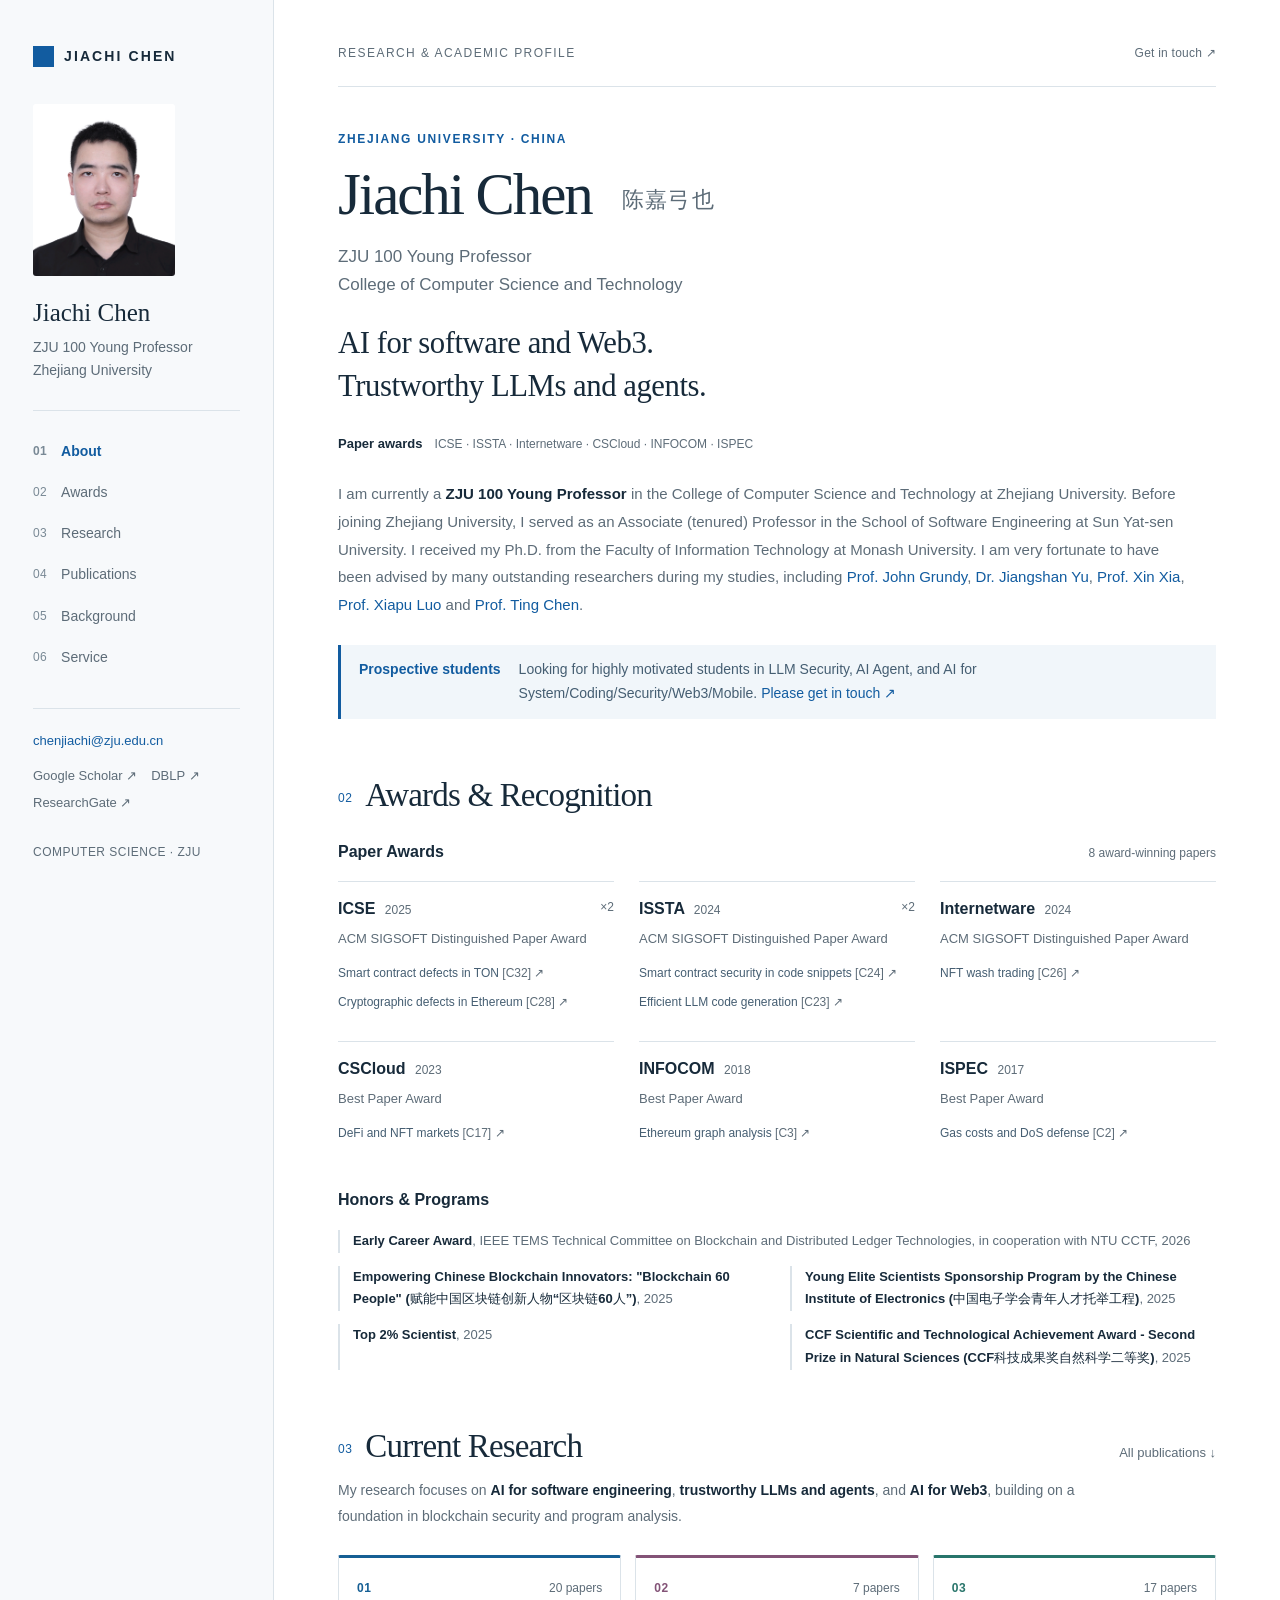
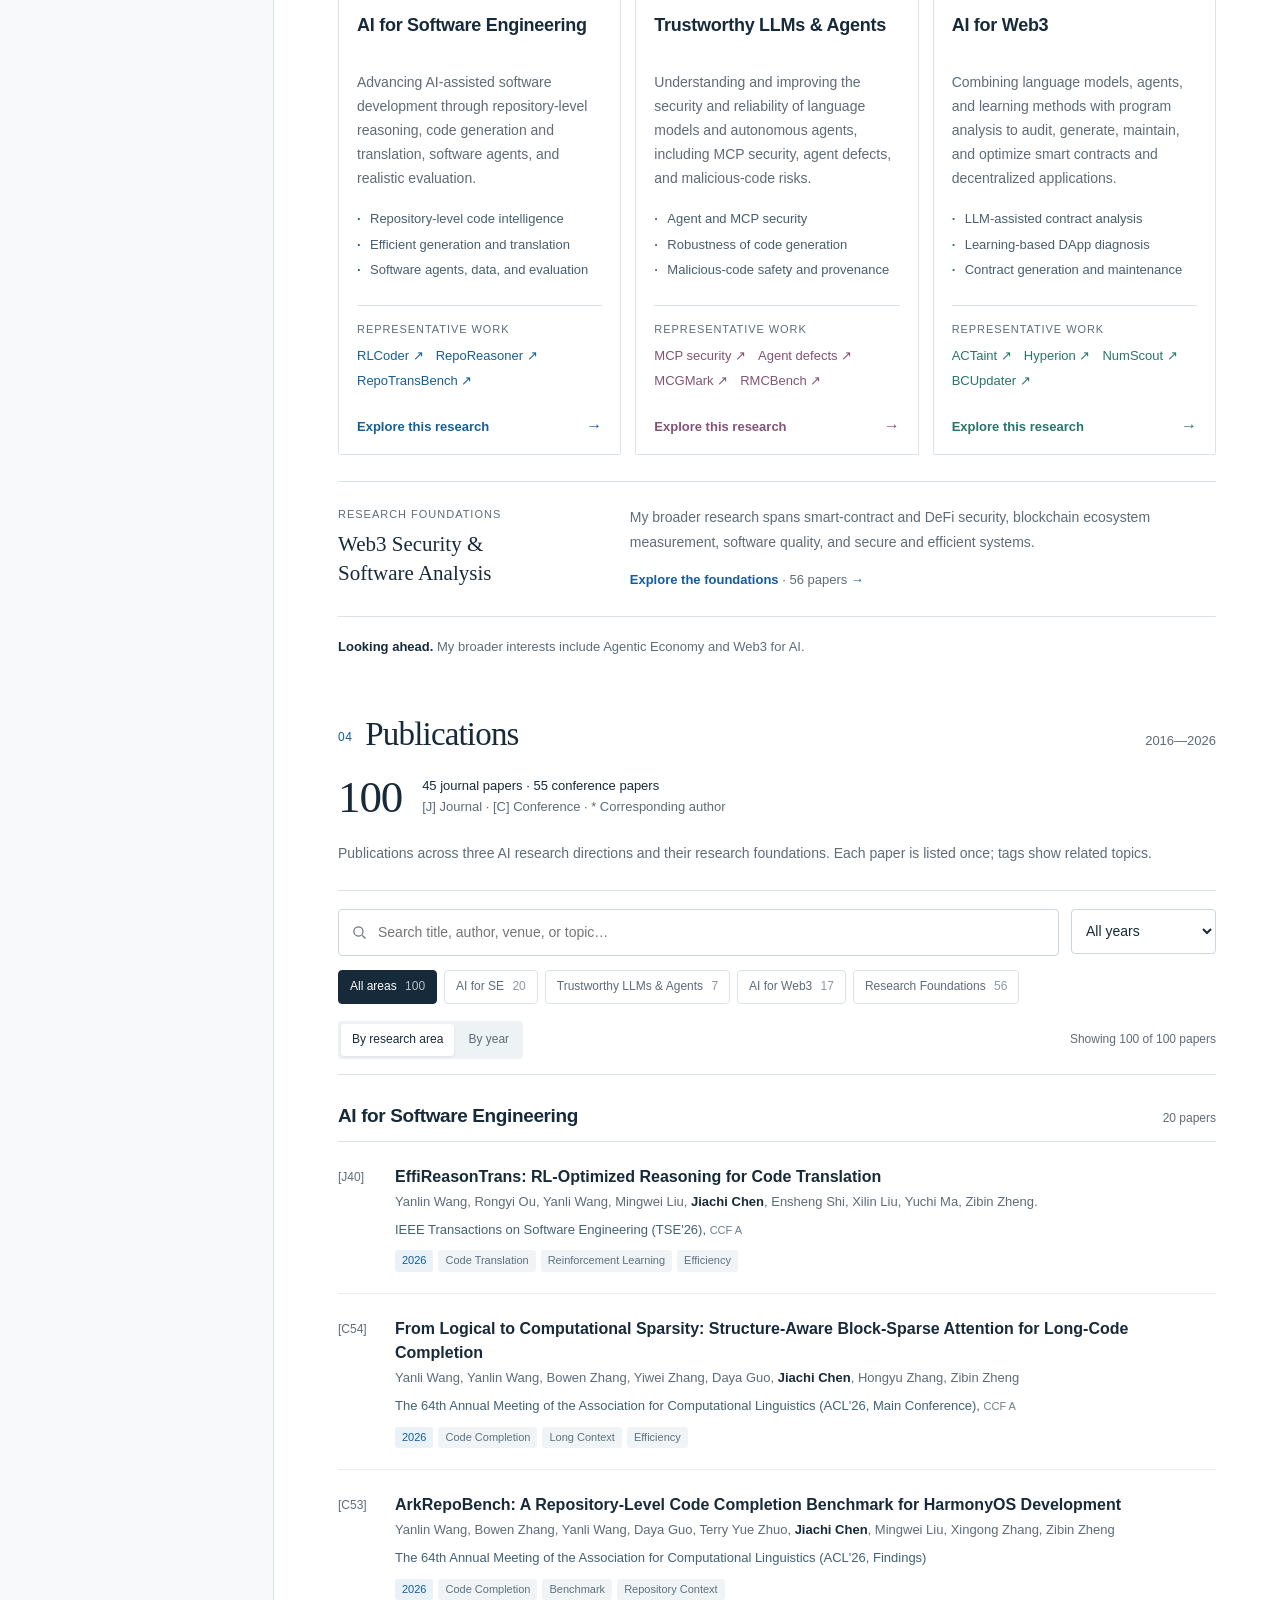
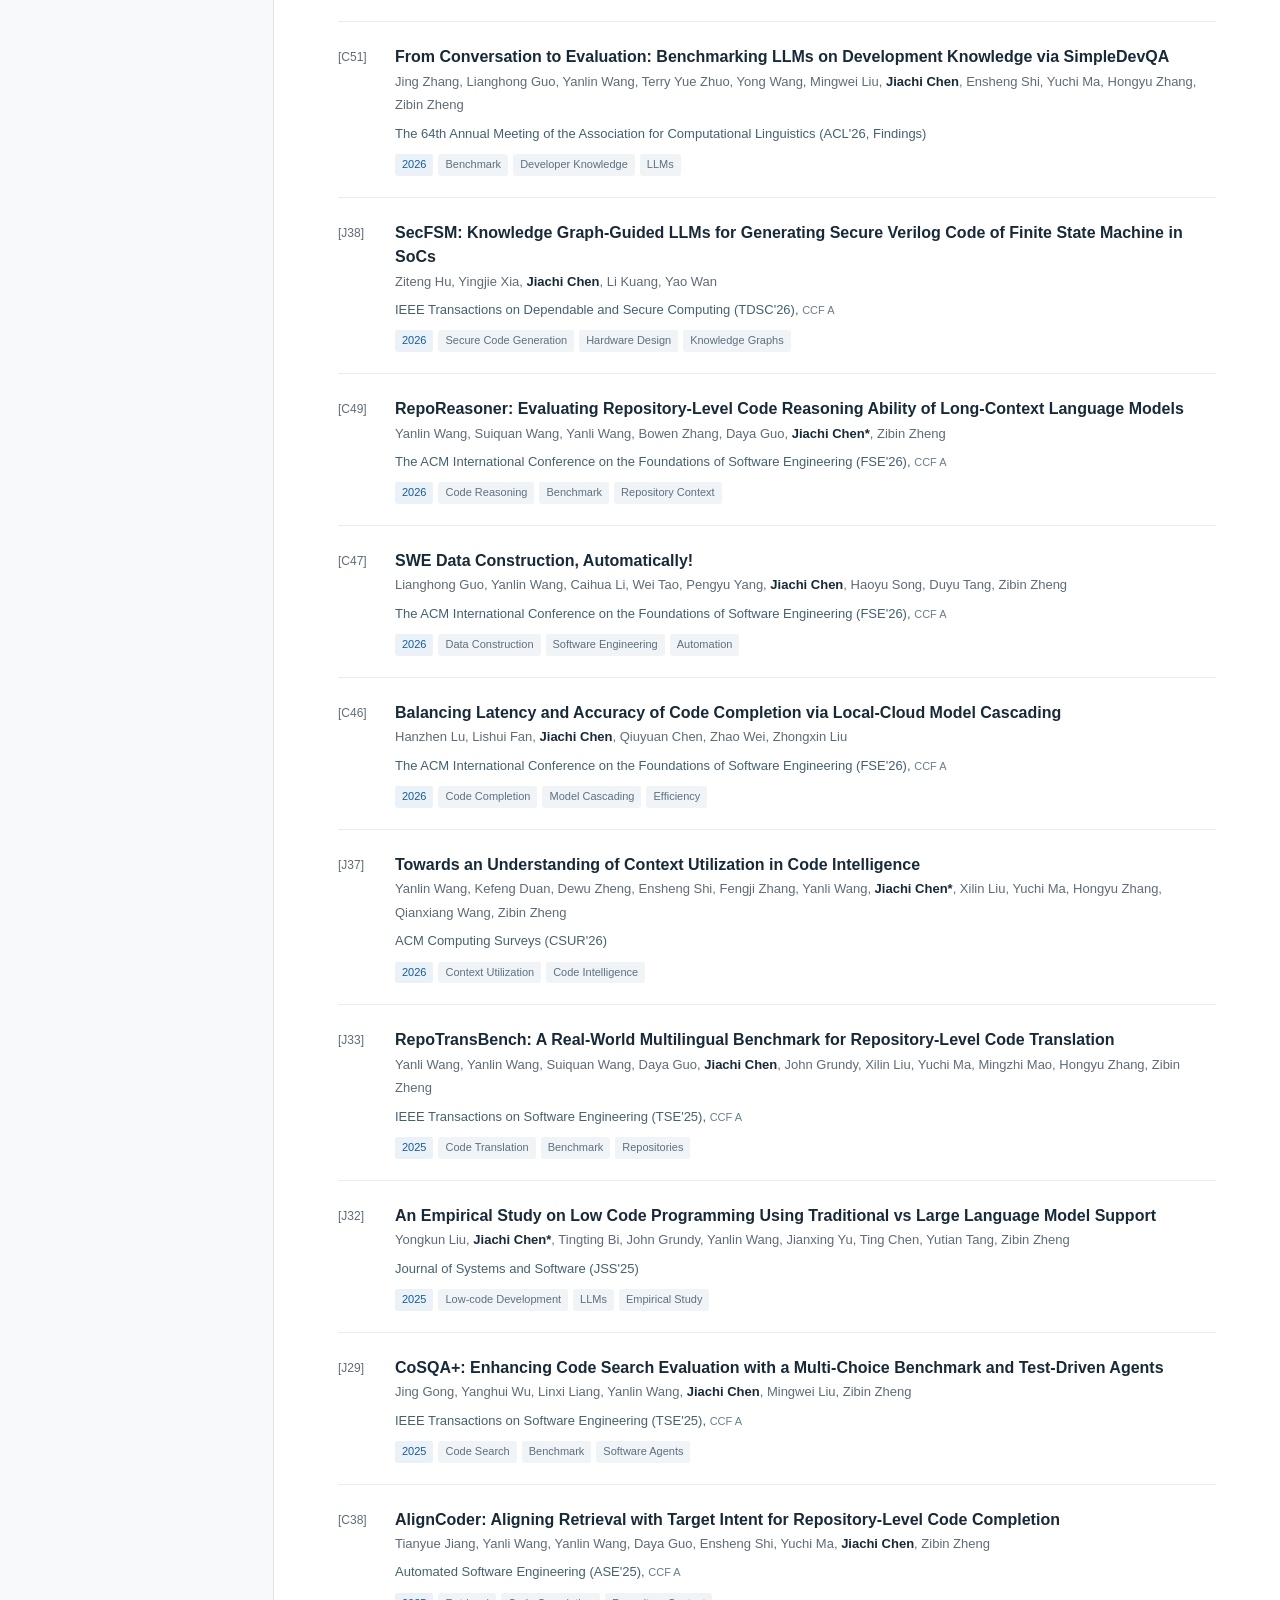
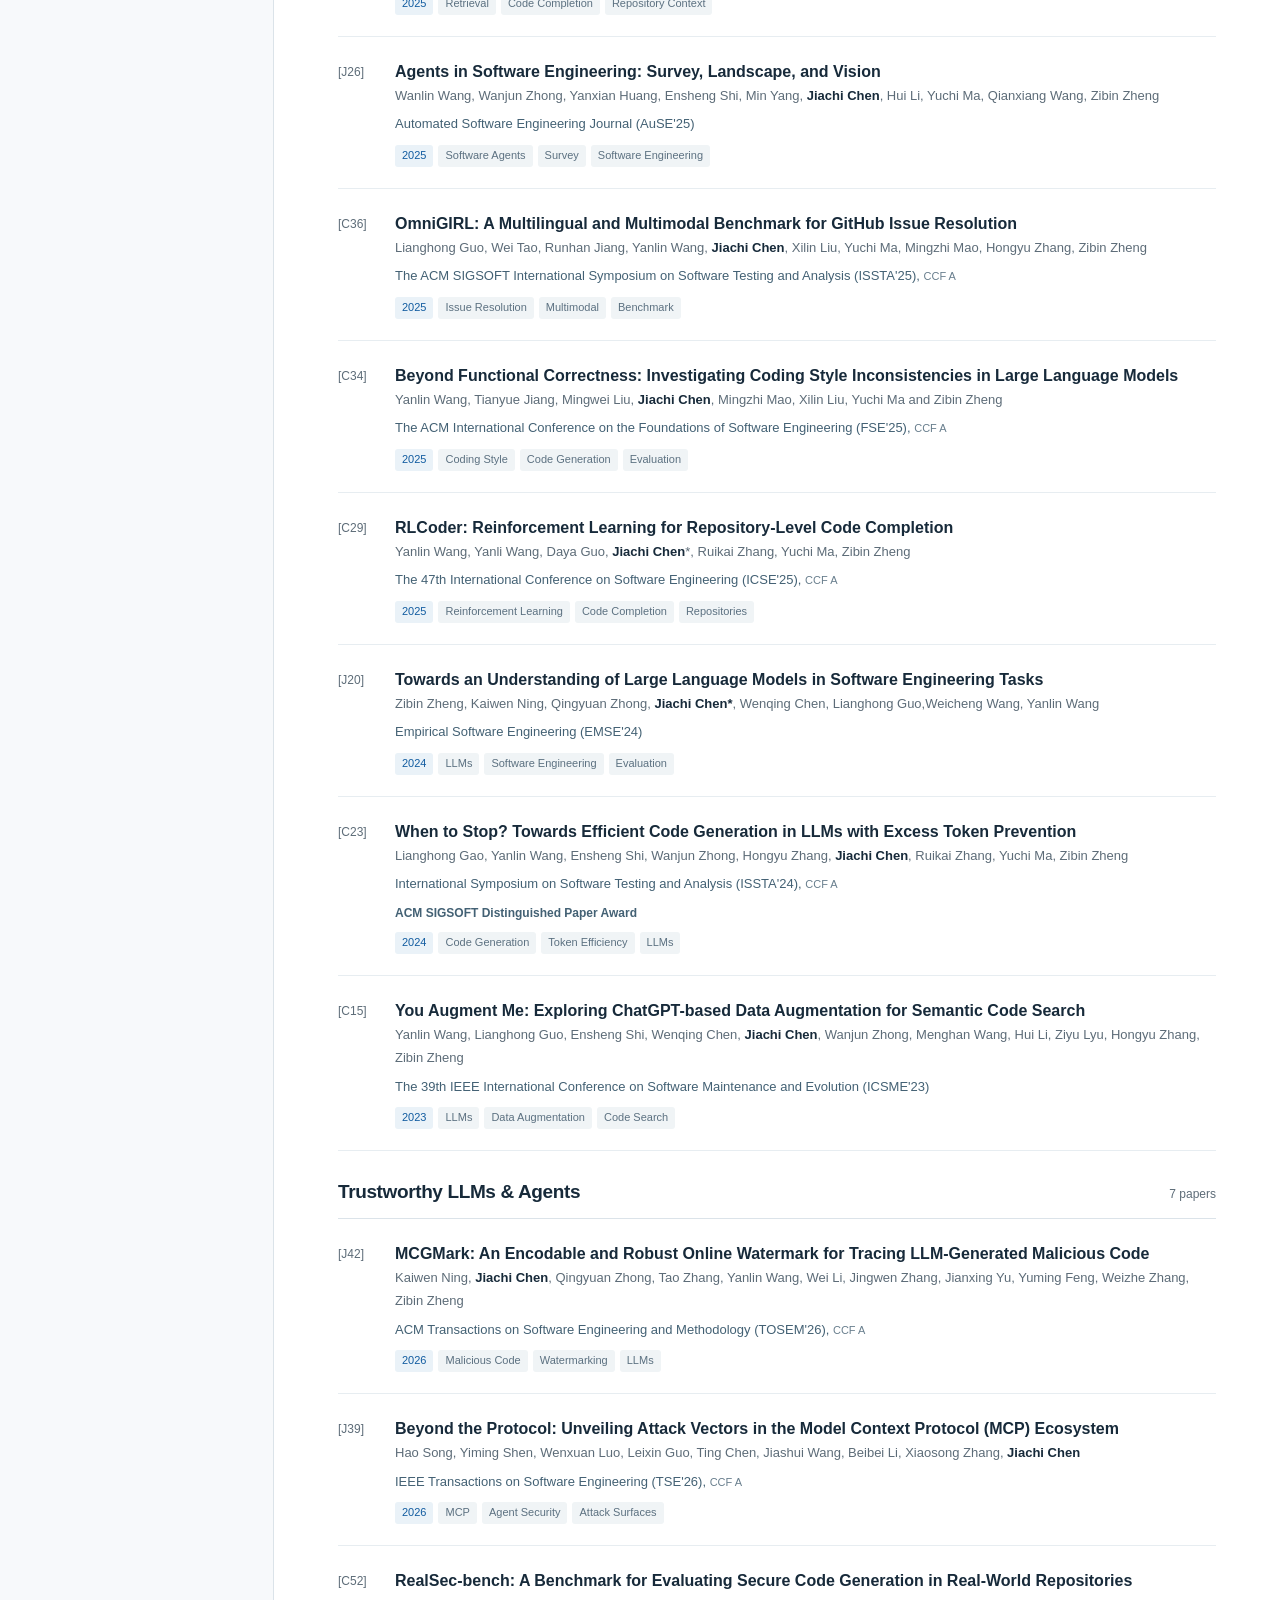
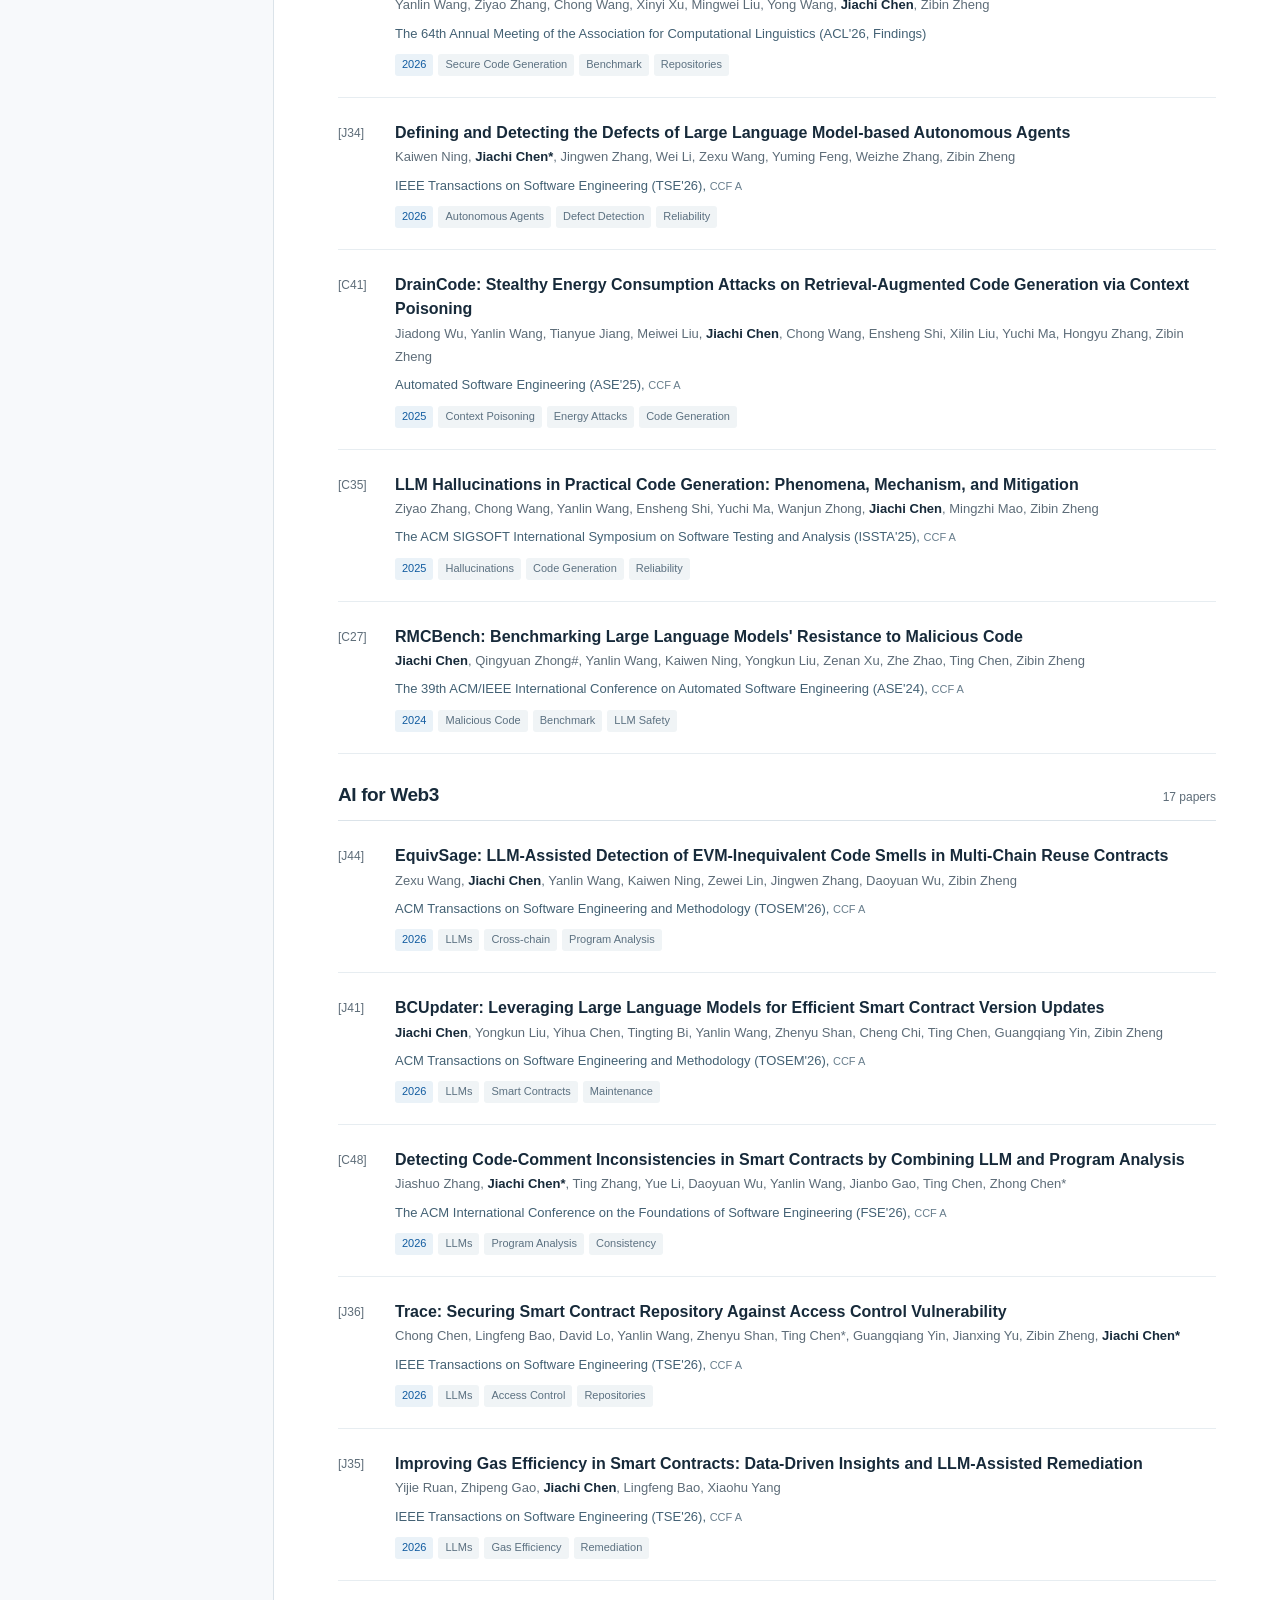
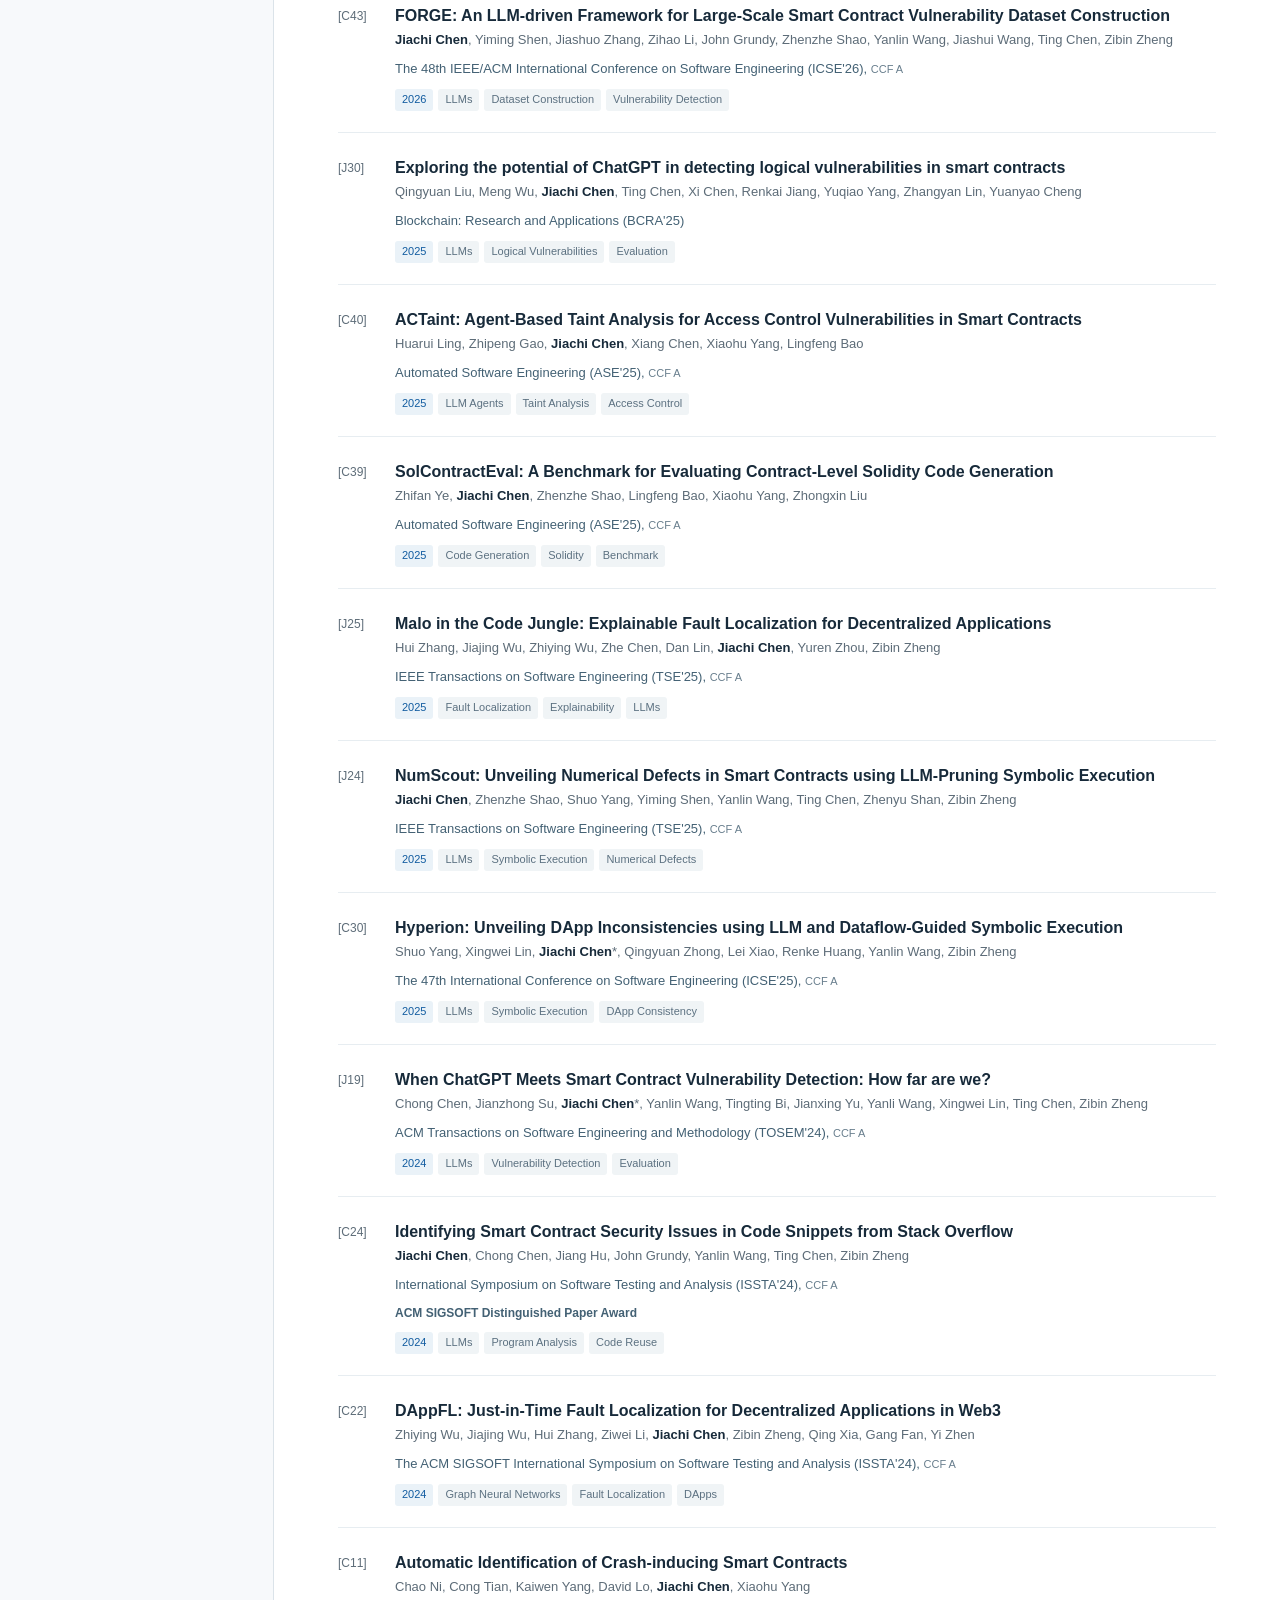
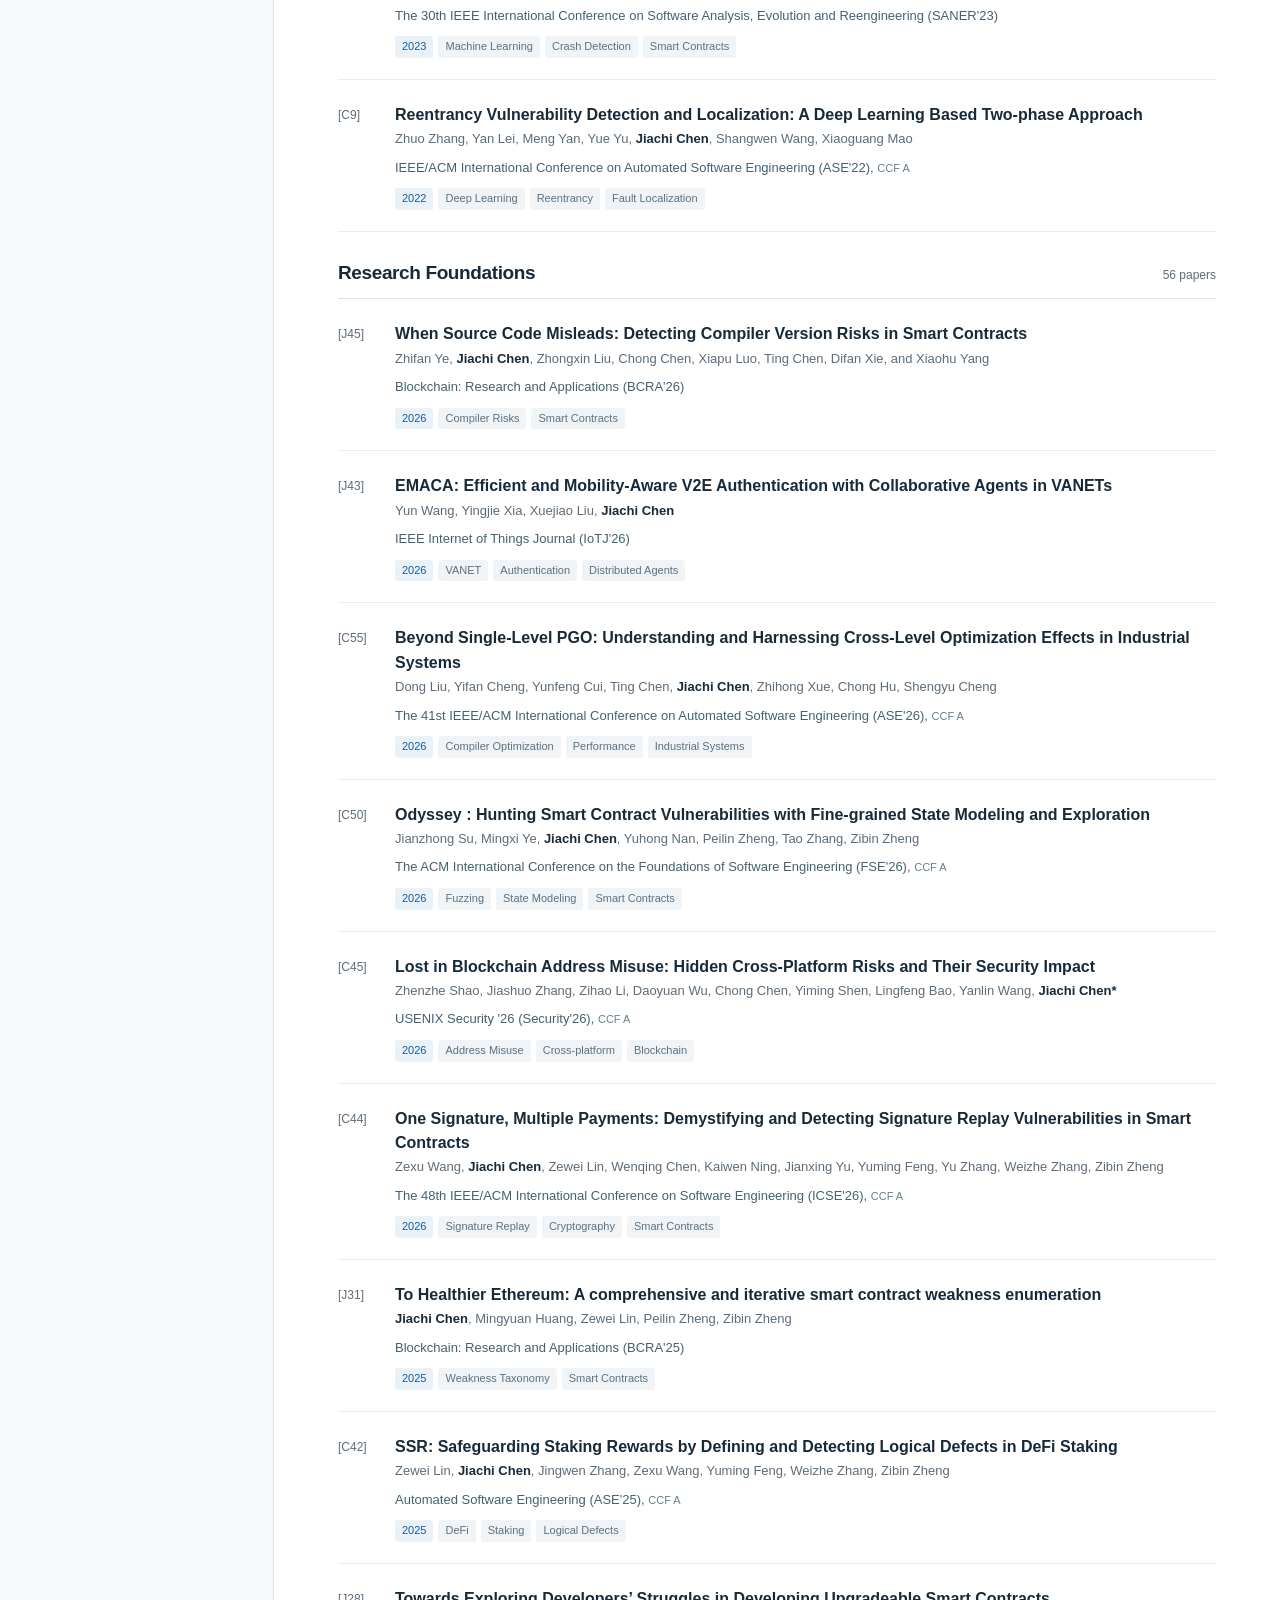
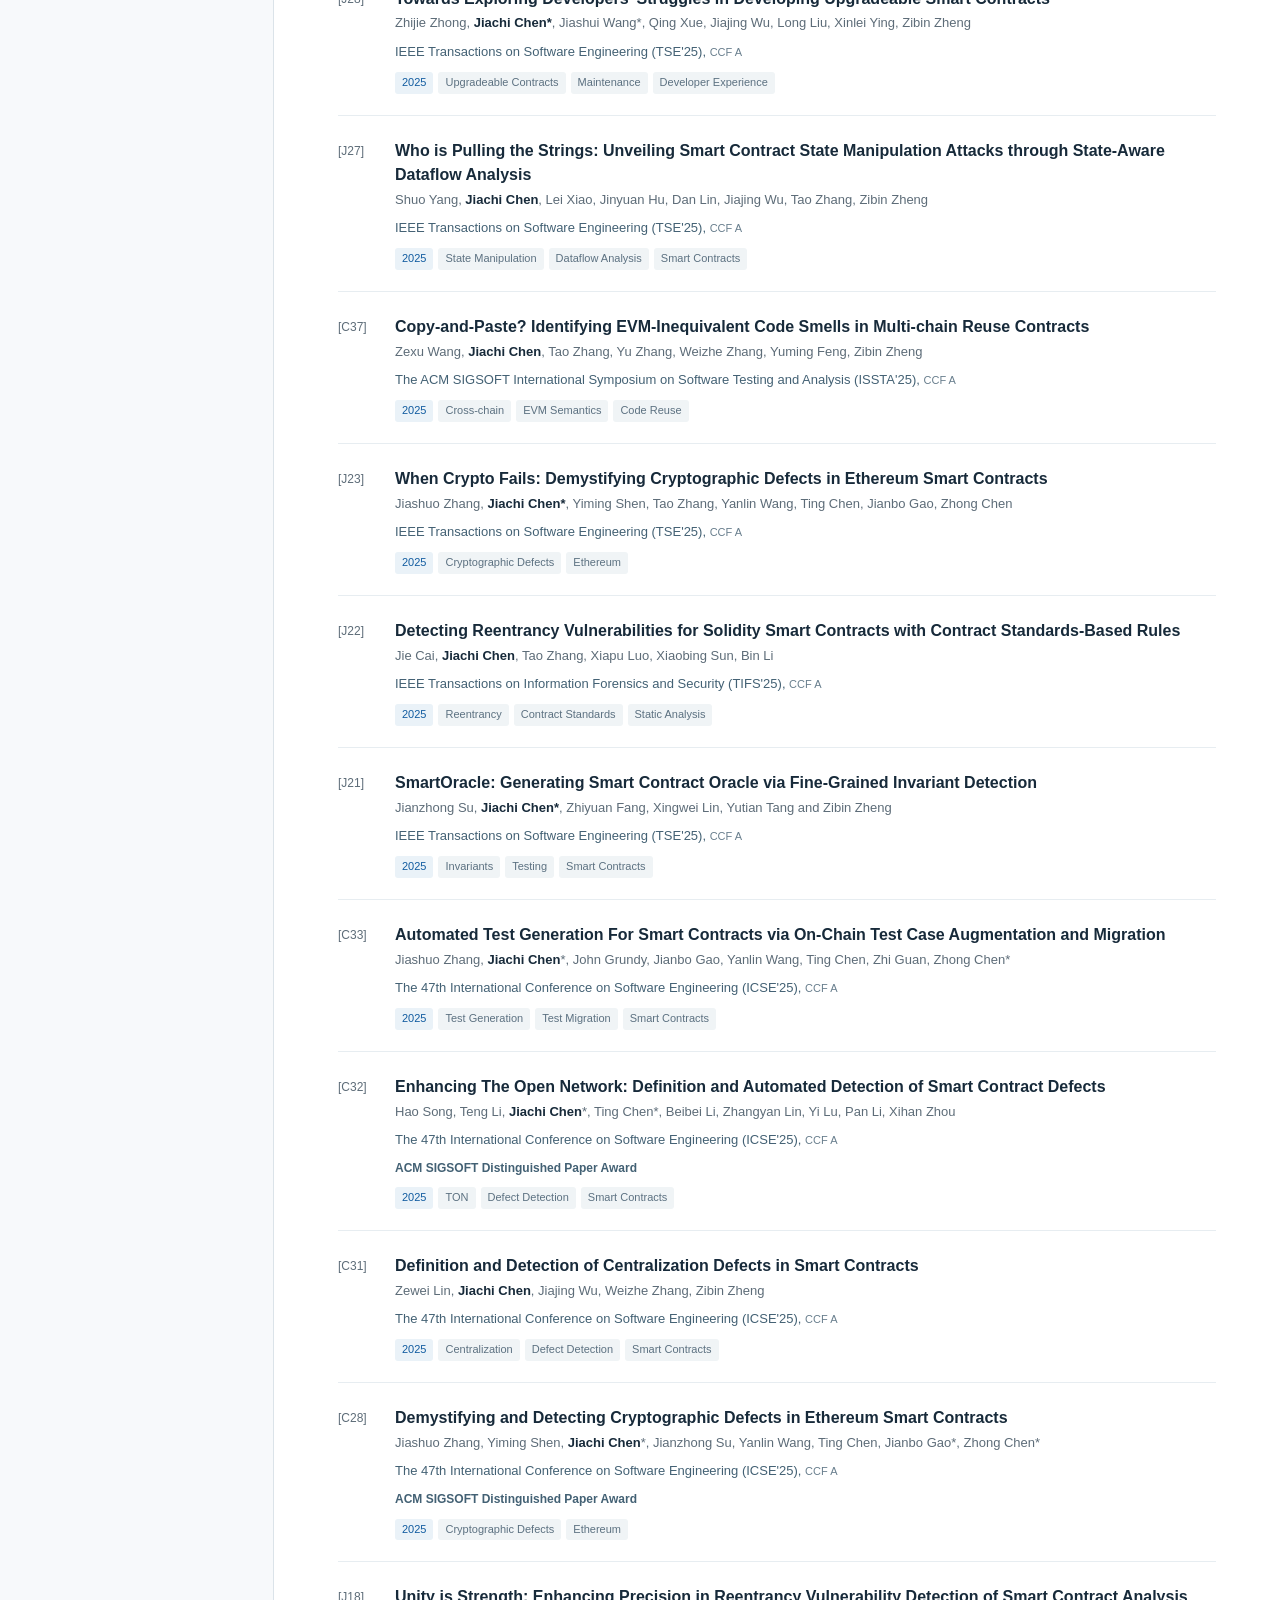
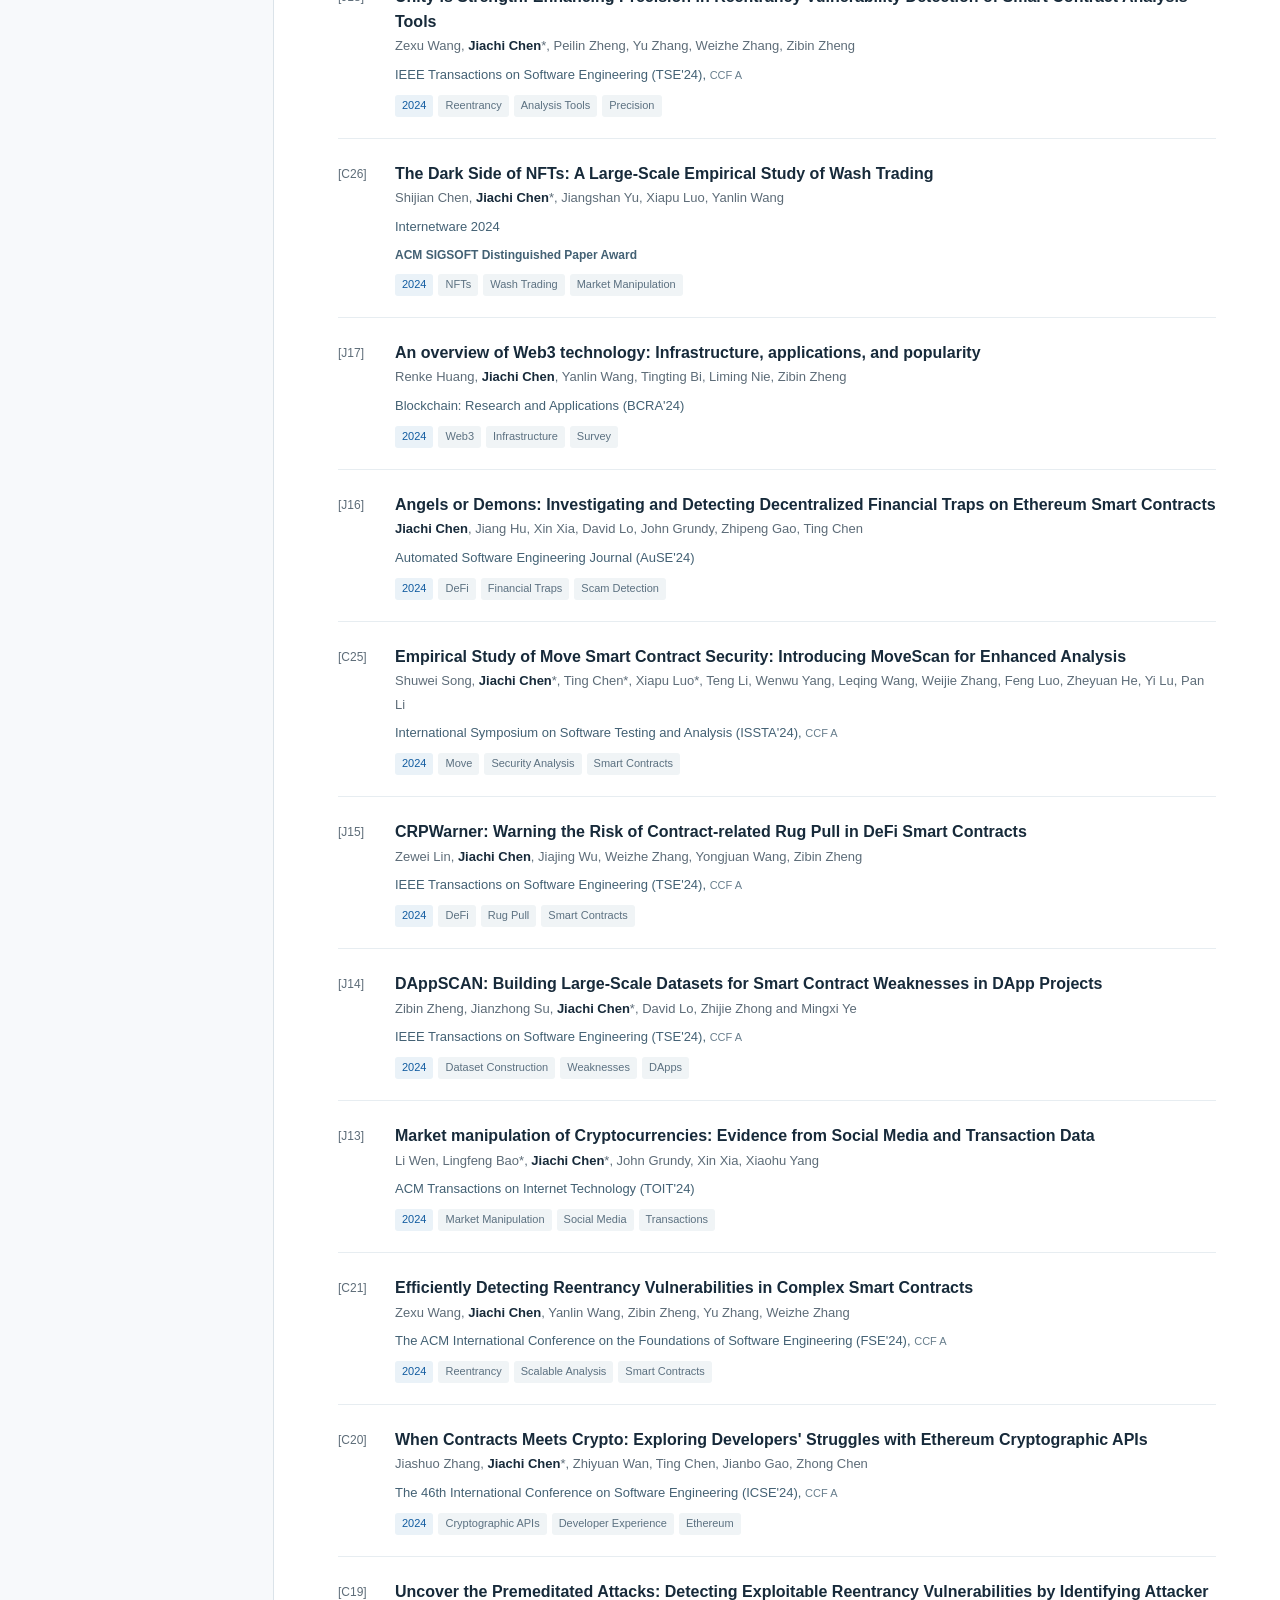
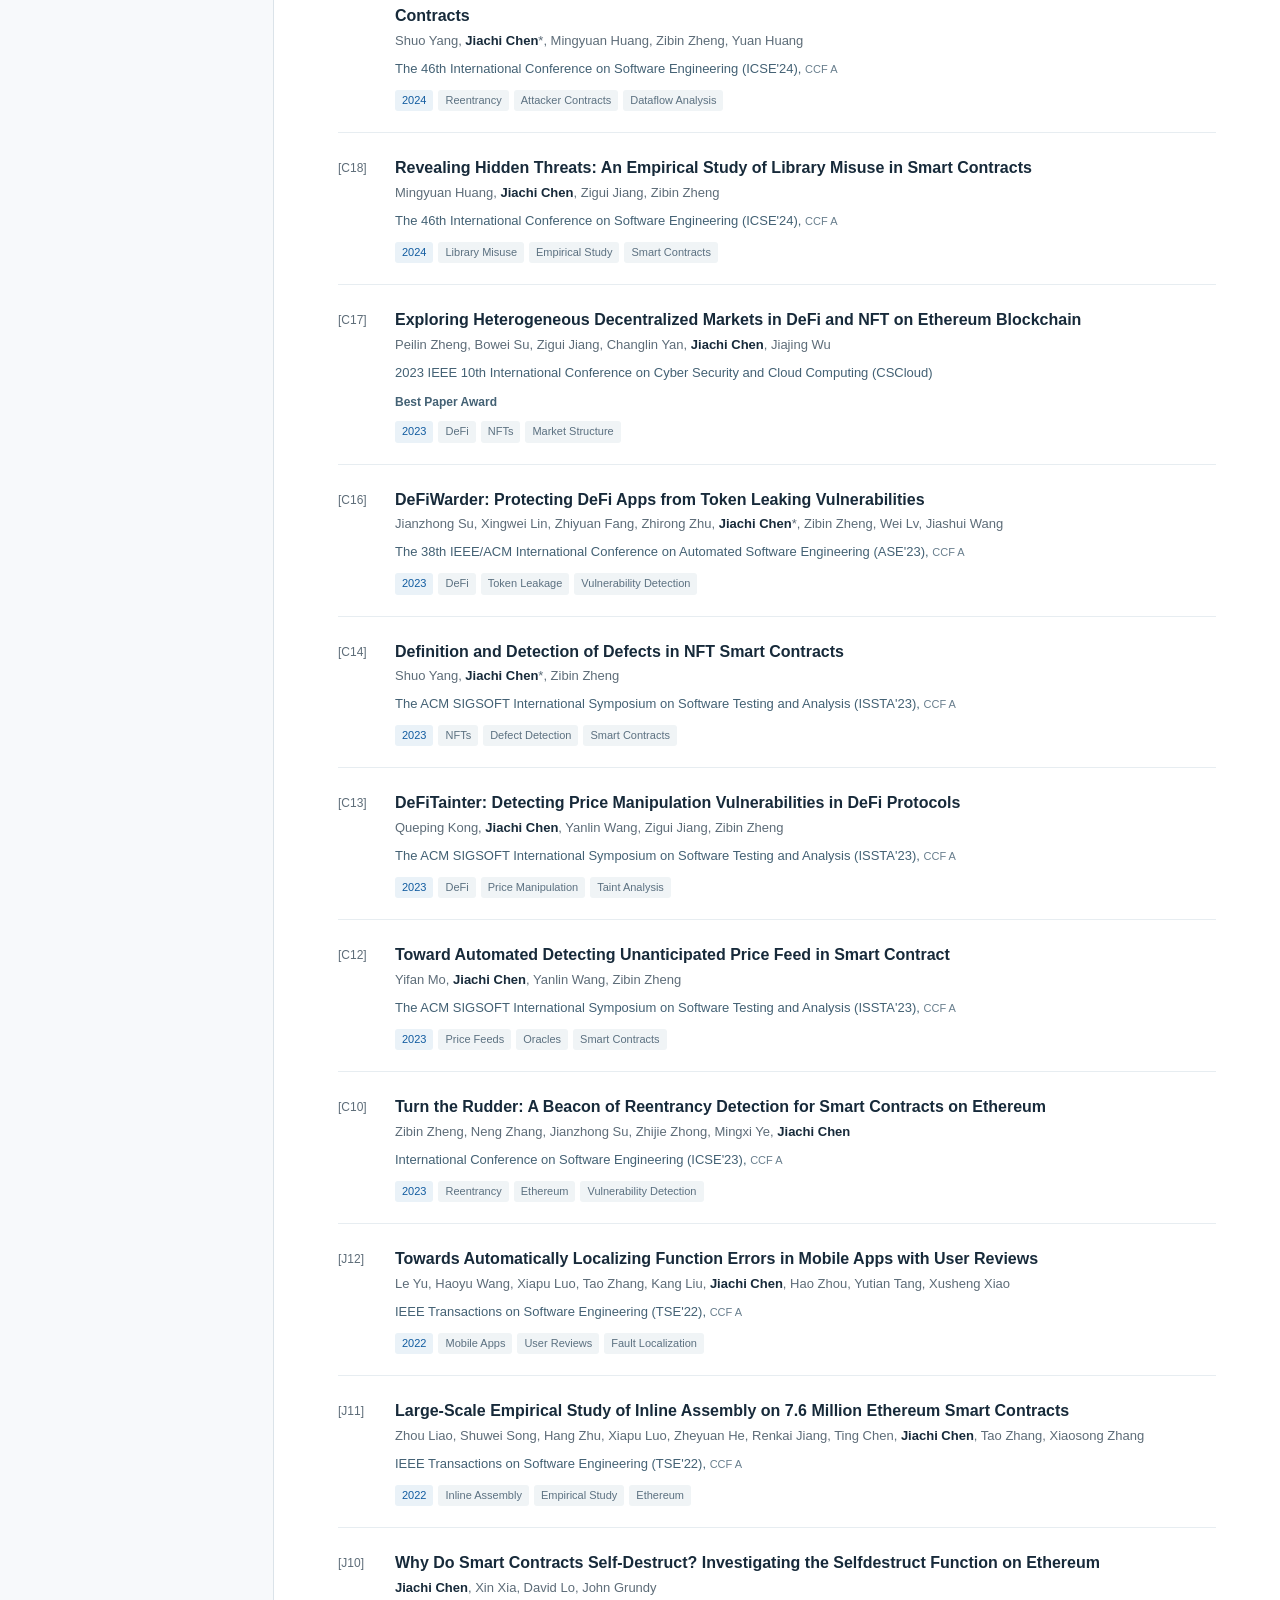
==== index.html @ 9c5c6ebb "Add files via upload" ====
<!DOCTYPE html>
<html lang="en">
<head>
  <meta charset="utf-8"><meta name="viewport" content="width=device-width, initial-scale=1">
  <meta name="description" content="Jiachi Chen, ZJU 100 Young Professor at Zhejiang University. Research in AI for software engineering, trustworthy LLMs and agents, and AI for Web3.">
  <meta name="author" content="Jiachi Chen"><meta name="theme-color" content="#172a3a">
  <title>Jiachi Chen | Zhejiang University</title>
  <link rel="icon" href="assets/favicon.svg" type="image/svg+xml">
  <link rel="stylesheet" href="assets/site.css"><script src="assets/site.js" defer></script>
  <script async src="https://www.googletagmanager.com/gtag/js?id=UA-158965281-1"></script>
  <script>
    window.dataLayer = window.dataLayer || [];
    function gtag(){dataLayer.push(arguments);}
    gtag('js', new Date());
    gtag('config', 'UA-158965281-1');
  </script>
</head>
<body id="top">
<a class="skip-link" href="#main">Skip to content</a>
<div class="site-layout">
  <aside class="sidebar" aria-label="Profile and navigation"><div class="sidebar-inner">
    <a class="monogram" href="#top">Jiachi Chen</a>
    <img class="portrait" src="assets/photo.jpg" alt="Portrait of Jiachi Chen" width="142" height="172">
    <p class="sidebar-name">Jiachi Chen</p><p class="sidebar-role">ZJU 100 Young Professor<br>Zhejiang University</p>
    <nav class="sidebar-nav" aria-label="Main navigation">
      <a class="active" href="#about" aria-current="location"><span>01</span> About</a>
      <a href="#awards"><span>02</span> Awards</a>
      <a href="#research"><span>03</span> Research</a>
      <a href="#publications"><span>04</span> Publications</a>
      <a href="#background"><span>05</span> Background</a>
      <a href="#service"><span>06</span> Service</a>
    </nav>
    <div class="sidebar-contact"><a href="mailto:chenjiachi@zju.edu.cn">chenjiachi@zju.edu.cn</a>
      <div class="social-links"><a href="https://scholar.google.com/citations?user=FpdgEZMAAAAJ&amp;hl=en" target="_blank" rel="noopener noreferrer">Google Scholar ↗</a><a href="https://dblp.uni-trier.de/pid/181/3422.html" target="_blank" rel="noopener noreferrer">DBLP ↗</a><a href="https://www.researchgate.net/profile/Jiachi_Chen2" target="_blank" rel="noopener noreferrer">ResearchGate ↗</a></div>
    </div><p class="sidebar-foot">COMPUTER SCIENCE · ZJU</p>
  </div></aside>
  <main class="main" id="main">
    <div class="masthead"><span>Research &amp; academic profile</span><a href="mailto:chenjiachi@zju.edu.cn">Get in touch <span aria-hidden="true">↗</span></a></div>
    <section class="intro" id="about" aria-labelledby="profile-heading">
      <img class="mobile-portrait" src="assets/photo.jpg" alt="Portrait of Jiachi Chen" width="102" height="125">
      <p class="eyebrow">Zhejiang University · China</p>
      <h1 id="profile-heading">Jiachi Chen <span class="chinese-name" lang="zh-CN">陈嘉弓也</span></h1>
      <p class="position">ZJU 100 Young Professor<br>College of Computer Science and Technology</p>
      <div class="mobile-profile-links"><a href="mailto:chenjiachi@zju.edu.cn">Email ↗</a><a href="https://scholar.google.com/citations?user=FpdgEZMAAAAJ&amp;hl=en" target="_blank" rel="noopener noreferrer">Google Scholar ↗</a><a href="https://dblp.uni-trier.de/pid/181/3422.html" target="_blank" rel="noopener noreferrer">DBLP ↗</a><a href="https://www.researchgate.net/profile/Jiachi_Chen2" target="_blank" rel="noopener noreferrer">ResearchGate ↗</a></div>
      <p class="research-statement">AI for software and Web3.<br>Trustworthy LLMs and agents.</p>
      <a class="award-spotlight" href="#awards"><strong>Paper awards</strong><span>ICSE · ISSTA · Internetware · CSCloud · INFOCOM · ISPEC</span></a>
      <div class="bio"><p>I am currently a <strong>ZJU 100 Young Professor</strong> in the College of Computer Science and Technology at Zhejiang University. Before joining Zhejiang University, I served as an Associate (tenured) Professor in the School of Software Engineering at Sun Yat-sen University. I received my Ph.D. from the Faculty of Information Technology at Monash University. I am very fortunate to have been advised by many outstanding researchers during my studies, including <a href="https://sites.google.com/site/johncgrundy/">Prof. John Grundy</a>, <a href="https://jiangshanyu.github.io/">Dr. Jiangshan Yu</a>, <a href="https://xin-xia.github.io/">Prof. Xin Xia</a>, <a href="http://www4.comp.polyu.edu.hk/~csxluo/">Prof. Xiapu Luo</a> and <a href="https://faculty.uestc.edu.cn/chenting/en/index.htm">Prof. Ting Chen</a>.</p></div>
      <div class="recruiting"><strong>Prospective students</strong><p>Looking for highly motivated students in LLM Security, AI Agent, and AI for System/Coding/Security/Web3/Mobile. <a href="mailto:chenjiachi@zju.edu.cn">Please get in touch ↗</a></p></div>
    </section>
    <section class="section awards-section" id="awards" aria-labelledby="awards-heading">
      <div class="section-heading"><h2 id="awards-heading"><span class="section-index">02</span>Awards &amp; Recognition</h2></div>
      <div class="paper-awards-heading"><h3>Paper Awards</h3><span>8 award-winning papers</span></div>
      <div class="paper-awards-grid"><article class="paper-award-card"><div class="award-venue"><h4>ICSE <span>2025</span></h4><span class="award-multiplier">×2</span></div><p class="award-name">ACM SIGSOFT Distinguished Paper Award</p><ul class="awarded-work"><li><a href="#pub-C32" title="Enhancing The Open Network: Definition and Automated Detection of Smart Contract Defects">Smart contract defects in TON <span class="award-paper-id">[C32] ↗</span></a></li><li><a href="#pub-C28" title="Demystifying and Detecting Cryptographic Defects in Ethereum Smart Contracts">Cryptographic defects in Ethereum <span class="award-paper-id">[C28] ↗</span></a></li></ul></article><article class="paper-award-card"><div class="award-venue"><h4>ISSTA <span>2024</span></h4><span class="award-multiplier">×2</span></div><p class="award-name">ACM SIGSOFT Distinguished Paper Award</p><ul class="awarded-work"><li><a href="#pub-C24" title="Identifying Smart Contract Security Issues in Code Snippets from Stack Overflow">Smart contract security in code snippets <span class="award-paper-id">[C24] ↗</span></a></li><li><a href="#pub-C23" title="When to Stop? Towards Efficient Code Generation in LLMs with Excess Token Prevention">Efficient LLM code generation <span class="award-paper-id">[C23] ↗</span></a></li></ul></article><article class="paper-award-card"><div class="award-venue"><h4>Internetware <span>2024</span></h4></div><p class="award-name">ACM SIGSOFT Distinguished Paper Award</p><ul class="awarded-work"><li><a href="#pub-C26" title="The Dark Side of NFTs: A Large-Scale Empirical Study of Wash Trading">NFT wash trading <span class="award-paper-id">[C26] ↗</span></a></li></ul></article><article class="paper-award-card"><div class="award-venue"><h4>CSCloud <span>2023</span></h4></div><p class="award-name">Best Paper Award</p><ul class="awarded-work"><li><a href="#pub-C17" title="Exploring Heterogeneous Decentralized Markets in DeFi and NFT on Ethereum Blockchain">DeFi and NFT markets <span class="award-paper-id">[C17] ↗</span></a></li></ul></article><article class="paper-award-card"><div class="award-venue"><h4>INFOCOM <span>2018</span></h4></div><p class="award-name">Best Paper Award</p><ul class="awarded-work"><li><a href="#pub-C3" title="Understanding ethereum via graph analysis">Ethereum graph analysis <span class="award-paper-id">[C3] ↗</span></a></li></ul></article><article class="paper-award-card"><div class="award-venue"><h4>ISPEC <span>2017</span></h4></div><p class="award-name">Best Paper Award</p><ul class="awarded-work"><li><a href="#pub-C2" title="An adaptive gas cost mechanism for ethereum to defend against under-priced dos attacks">Gas costs and DoS defense <span class="award-paper-id">[C2] ↗</span></a></li></ul></article></div>
      <div class="honors-heading"><h3>Honors &amp; Programs</h3></div>
      <ul class="award-list honors-list"><li><font color="Red">Early Career Award</font>, IEEE TEMS Technical Committee on Blockchain and Distributed Ledger Technologies, in cooperation with NTU CCTF, 2026</li><li><font color="Red">Empowering Chinese Blockchain Innovators: "Blockchain 60 People" (赋能中国区块链创新人物“区块链60人”)</font>, 2025</li><li><font color="Red">Young Elite Scientists Sponsorship Program by the Chinese Institute of Electronics (中国电子学会青年人才托举工程)</font>, 2025</li><li><font color="Red">Top 2% Scientist</font>, 2025</li><li><font color="Red">CCF Scientific and Technological Achievement Award - Second Prize in Natural Sciences (CCF科技成果奖自然科学二等奖)</font>, 2025</li></ul>
    </section>
    <section class="section" id="research" aria-labelledby="research-heading">
      <div class="section-heading"><h2 id="research-heading"><span class="section-index">03</span>Current Research</h2><a href="#publications">All publications ↓</a></div>
      <p class="section-intro research-focus">My research focuses on <strong>AI for software engineering</strong>, <strong>trustworthy LLMs and agents</strong>, and <strong>AI for Web3</strong>, building on a foundation in blockchain security and program analysis.</p>
      <div class="research-grid"><article class="research-card" id="research-ai-for-se" style="--area:#165f94">
      <div class="research-card-top"><span class="area-index">01</span><span class="paper-count">20 papers</span></div>
      <h3>AI for Software Engineering</h3><p class="description">Advancing AI-assisted software development through repository-level reasoning, code generation and translation, software agents, and realistic evaluation.</p>
      <ul class="subtopics"><li>Repository-level code intelligence</li><li>Efficient generation and translation</li><li>Software agents, data, and evaluation</li></ul>
      <div class="representative-papers"><p class="representative-label">Representative work</p><div class="representative-links"><a href="#pub-C29" title="RLCoder: Reinforcement Learning for Repository-Level Code Completion">RLCoder <span aria-hidden="true">↗</span><span class="visually-hidden"> — RLCoder: Reinforcement Learning for Repository-Level Code Completion</span></a><a href="#pub-C49" title="RepoReasoner: Evaluating Repository-Level Code Reasoning Ability of Long-Context Language Models">RepoReasoner <span aria-hidden="true">↗</span><span class="visually-hidden"> — RepoReasoner: Evaluating Repository-Level Code Reasoning Ability of Long-Context Language Models</span></a><a href="#pub-J33" title="RepoTransBench: A Real-World Multilingual Benchmark for Repository-Level Code Translation">RepoTransBench <span aria-hidden="true">↗</span><span class="visually-hidden"> — RepoTransBench: A Real-World Multilingual Benchmark for Repository-Level Code Translation</span></a></div></div>
      <a class="area-cta" href="#papers-ai-for-se" data-research-link="ai-for-se">Explore this research <span aria-hidden="true">→</span></a>
    </article><article class="research-card" id="research-trustworthy-ai" style="--area:#835377">
      <div class="research-card-top"><span class="area-index">02</span><span class="paper-count">7 papers</span></div>
      <h3>Trustworthy LLMs &amp; Agents</h3><p class="description">Understanding and improving the security and reliability of language models and autonomous agents, including MCP security, agent defects, and malicious-code risks.</p>
      <ul class="subtopics"><li>Agent and MCP security</li><li>Robustness of code generation</li><li>Malicious-code safety and provenance</li></ul>
      <div class="representative-papers"><p class="representative-label">Representative work</p><div class="representative-links"><a href="#pub-J39" title="Beyond the Protocol: Unveiling Attack Vectors in the Model Context Protocol (MCP) Ecosystem">MCP security <span aria-hidden="true">↗</span><span class="visually-hidden"> — Beyond the Protocol: Unveiling Attack Vectors in the Model Context Protocol (MCP) Ecosystem</span></a><a href="#pub-J34" title="Defining and Detecting the Defects of Large Language Model-based Autonomous Agents">Agent defects <span aria-hidden="true">↗</span><span class="visually-hidden"> — Defining and Detecting the Defects of Large Language Model-based Autonomous Agents</span></a><a href="#pub-J42" title="MCGMark: An Encodable and Robust Online Watermark for Tracing LLM-Generated Malicious Code">MCGMark <span aria-hidden="true">↗</span><span class="visually-hidden"> — MCGMark: An Encodable and Robust Online Watermark for Tracing LLM-Generated Malicious Code</span></a><a href="#pub-C27" title="RMCBench: Benchmarking Large Language Models&#x27; Resistance to Malicious Code">RMCBench <span aria-hidden="true">↗</span><span class="visually-hidden"> — RMCBench: Benchmarking Large Language Models&#x27; Resistance to Malicious Code</span></a></div></div>
      <a class="area-cta" href="#papers-trustworthy-ai" data-research-link="trustworthy-ai">Explore this research <span aria-hidden="true">→</span></a>
    </article><article class="research-card" id="research-ai-for-web3" style="--area:#28756b">
      <div class="research-card-top"><span class="area-index">03</span><span class="paper-count">17 papers</span></div>
      <h3>AI for Web3</h3><p class="description">Combining language models, agents, and learning methods with program analysis to audit, generate, maintain, and optimize smart contracts and decentralized applications.</p>
      <ul class="subtopics"><li>LLM-assisted contract analysis</li><li>Learning-based DApp diagnosis</li><li>Contract generation and maintenance</li></ul>
      <div class="representative-papers"><p class="representative-label">Representative work</p><div class="representative-links"><a href="#pub-C40" title="ACTaint: Agent-Based Taint Analysis for Access Control Vulnerabilities in Smart Contracts">ACTaint <span aria-hidden="true">↗</span><span class="visually-hidden"> — ACTaint: Agent-Based Taint Analysis for Access Control Vulnerabilities in Smart Contracts</span></a><a href="#pub-C30" title="Hyperion: Unveiling DApp Inconsistencies using LLM and Dataflow-Guided Symbolic Execution">Hyperion <span aria-hidden="true">↗</span><span class="visually-hidden"> — Hyperion: Unveiling DApp Inconsistencies using LLM and Dataflow-Guided Symbolic Execution</span></a><a href="#pub-J24" title="NumScout: Unveiling Numerical Defects in Smart Contracts using LLM-Pruning Symbolic Execution">NumScout <span aria-hidden="true">↗</span><span class="visually-hidden"> — NumScout: Unveiling Numerical Defects in Smart Contracts using LLM-Pruning Symbolic Execution</span></a><a href="#pub-J41" title="BCUpdater: Leveraging Large Language Models for Efficient Smart Contract Version Updates">BCUpdater <span aria-hidden="true">↗</span><span class="visually-hidden"> — BCUpdater: Leveraging Large Language Models for Efficient Smart Contract Version Updates</span></a></div></div>
      <a class="area-cta" href="#papers-ai-for-web3" data-research-link="ai-for-web3">Explore this research <span aria-hidden="true">→</span></a>
    </article></div>
      <aside class="research-foundations" id="research-foundations" aria-labelledby="foundations-heading">
        <div><p class="foundation-label">Research Foundations</p><h3 id="foundations-heading">Web3 Security &amp;<br class="desktop-only"> Software Analysis</h3></div>
        <div><p>My broader research spans smart-contract and DeFi security, blockchain ecosystem measurement, software quality, and secure and efficient systems.</p><a href="#papers-foundations" data-research-link="foundations">Explore the foundations <span class="foundation-count">· 56 papers</span> <span aria-hidden="true">→</span></a></div>
      </aside>
      <p class="emerging"><strong>Looking ahead.</strong> My broader interests include Agentic Economy and Web3 for AI.</p>
    </section>
    <section class="section" id="publications" aria-labelledby="publications-heading">
      <div class="section-heading"><h2 id="publications-heading"><span class="section-index">04</span>Publications</h2><span class="small-note">2016—2026</span></div>
      <div class="pub-summary"><span class="pub-total">100</span><p><strong>45 journal papers · 55 conference papers</strong><br>[J] Journal · [C] Conference · * Corresponding author</p></div>
      <p class="section-intro">Publications across three AI research directions and their research foundations. Each paper is listed once; tags show related topics.</p>
      <div class="publication-controls js-only" role="group" aria-label="Publication filters">
        <div class="search-row"><div class="search-field"><label class="visually-hidden" for="paper-search">Search publications by title, author, venue or topic</label><svg width="17" height="17" viewBox="0 0 24 24" fill="none" stroke="currentColor" stroke-width="1.7" aria-hidden="true"><circle cx="10.5" cy="10.5" r="6.5"/><path d="m16 16 4.5 4.5"/></svg><input id="paper-search" type="search" placeholder="Search title, author, venue, or topic…" autocomplete="off"></div><div><label class="visually-hidden" for="year-filter">Publication year</label><select id="year-filter"><option value="">All years</option><option value="2026">2026</option><option value="2025">2025</option><option value="2024">2024</option><option value="2023">2023</option><option value="2022">2022</option><option value="2021">2021</option><option value="2020">2020</option><option value="2019">2019</option><option value="2018">2018</option><option value="2017">2017</option><option value="2016">2016</option></select></div></div>
        <div class="filter-row" role="group" aria-label="Primary research area"><button type="button" class="filter" data-area-filter="all" aria-pressed="true">All areas <small>100</small></button><button type="button" class="filter" data-area-filter="ai-for-se" aria-pressed="false">AI for SE <small>20</small></button><button type="button" class="filter" data-area-filter="trustworthy-ai" aria-pressed="false">Trustworthy LLMs & Agents <small>7</small></button><button type="button" class="filter" data-area-filter="ai-for-web3" aria-pressed="false">AI for Web3 <small>17</small></button><button type="button" class="filter" data-area-filter="foundations" aria-pressed="false">Research Foundations <small>56</small></button></div>
        <div class="view-row"><div class="view-switch" role="group" aria-label="Group publications"><button type="button" data-view="research" aria-pressed="true">By research area</button><button type="button" data-view="year" aria-pressed="false">By year</button></div><p class="result-status"><span id="result-status" role="status" aria-live="polite">Showing 100 of 100 papers</span> <button class="reset" type="button" id="reset-filters" data-reset hidden>Reset</button></p></div>
      </div>
      <noscript><p class="section-intro">All publications are grouped by their primary research area, with the newest papers first.</p></noscript>
      <div id="publication-groups"><section class="publication-group" id="papers-ai-for-se"><header class="group-heading"><h3>AI for Software Engineering</h3><span>20 papers</span></header><ul class="pub-list"><li data-area="ai-for-se" data-order="6" id="pub-J40" data-type="J" data-year="2026"><span class="publication-number journal">[J40]</span><div class="publication-content"><span class="pub-title">EffiReasonTrans: RL-Optimized Reasoning for Code Translation</span> <br>
        Yanlin Wang, Rongyi Ou, Yanli Wang, Mingwei Liu, <u>Jiachi Chen</u>, Ensheng Shi, Xilin Liu, Yuchi Ma, Zibin Zheng.<br>
        <span class="pub-venue"><cite>IEEE Transactions on Software Engineering (TSE'26)</cite>, <strong class="ccf-a">CCF A</strong></span>
      <div class="paper-tags"><span class="year-tag">2026</span><span>Code Translation</span><span>Reinforcement Learning</span><span>Efficiency</span></div></div></li><li data-area="ai-for-se" data-order="8" id="pub-C54" data-type="C" data-year="2026"><span class="publication-number conference">[C54]</span><div class="publication-content"><span class="pub-title">From Logical to Computational Sparsity: Structure-Aware Block-Sparse Attention for Long-Code Completion</span> <br>
        Yanli Wang, Yanlin Wang, Bowen Zhang, Yiwei Zhang, Daya Guo, <u>Jiachi Chen</u>, Hongyu Zhang, Zibin Zheng<br>
        <span class="pub-venue"><cite>The 64th Annual Meeting of the Association for Computational Linguistics (ACL'26, Main Conference)</cite>, <strong class="ccf-a">CCF A</strong></span>
      <div class="paper-tags"><span class="year-tag">2026</span><span>Code Completion</span><span>Long Context</span><span>Efficiency</span></div></div></li><li data-area="ai-for-se" data-order="9" id="pub-C53" data-type="C" data-year="2026"><span class="publication-number conference">[C53]</span><div class="publication-content"><span class="pub-title">ArkRepoBench: A Repository-Level Code Completion Benchmark for HarmonyOS Development</span> <br>
        Yanlin Wang, Bowen Zhang, Yanli Wang, Daya Guo, Terry Yue Zhuo, <u>Jiachi Chen</u>, Mingwei Liu, Xingong Zhang, Zibin Zheng<br>
        <span class="pub-venue"><cite>The 64th Annual Meeting of the Association for Computational Linguistics (ACL'26, Findings)</cite></span>
      <div class="paper-tags"><span class="year-tag">2026</span><span>Code Completion</span><span>Benchmark</span><span>Repository Context</span></div></div></li><li data-area="ai-for-se" data-order="11" id="pub-C51" data-type="C" data-year="2026"><span class="publication-number conference">[C51]</span><div class="publication-content"><span class="pub-title">From Conversation to Evaluation: Benchmarking LLMs on Development Knowledge via SimpleDevQA</span> <br>
        Jing Zhang, Lianghong Guo, Yanlin Wang, Terry Yue Zhuo, Yong Wang, Mingwei Liu, <u>Jiachi Chen</u>, Ensheng Shi, Yuchi Ma, Hongyu Zhang, Zibin Zheng<br>
        <span class="pub-venue"><cite>The 64th Annual Meeting of the Association for Computational Linguistics (ACL'26, Findings)</cite></span>
      <div class="paper-tags"><span class="year-tag">2026</span><span>Benchmark</span><span>Developer Knowledge</span><span>LLMs</span></div></div></li><li data-area="ai-for-se" data-order="12" id="pub-J38" data-type="J" data-year="2026"><span class="publication-number journal">[J38]</span><div class="publication-content"><span class="pub-title">SecFSM: Knowledge Graph-Guided LLMs for Generating Secure Verilog Code of Finite State Machine in SoCs</span> <br>
        Ziteng Hu, Yingjie Xia, <u>Jiachi Chen</u>, Li Kuang, Yao Wan<br>
        <span class="pub-venue"><cite>IEEE Transactions on Dependable and Secure Computing (TDSC'26)</cite>, <strong class="ccf-a">CCF A</strong></span>
      <div class="paper-tags"><span class="year-tag">2026</span><span>Secure Code Generation</span><span>Hardware Design</span><span>Knowledge Graphs</span></div></div></li><li data-area="ai-for-se" data-order="14" id="pub-C49" data-type="C" data-year="2026"><span class="publication-number conference">[C49]</span><div class="publication-content"><span class="pub-title">RepoReasoner: Evaluating Repository-Level Code Reasoning Ability of Long-Context Language Models</span> <br>
        Yanlin Wang, Suiquan Wang, Yanli Wang, Bowen Zhang, Daya Guo, <u>Jiachi Chen*</u>, Zibin Zheng<br>
        <span class="pub-venue"><cite>The ACM International Conference on the Foundations of Software Engineering (FSE'26)</cite>, <strong class="ccf-a">CCF A</strong></span>
      <div class="paper-tags"><span class="year-tag">2026</span><span>Code Reasoning</span><span>Benchmark</span><span>Repository Context</span></div></div></li><li data-area="ai-for-se" data-order="16" id="pub-C47" data-type="C" data-year="2026"><span class="publication-number conference">[C47]</span><div class="publication-content"><span class="pub-title">SWE Data Construction, Automatically!</span> <br>
        Lianghong Guo, Yanlin Wang, Caihua Li, Wei Tao, Pengyu Yang, <u>Jiachi Chen</u>, Haoyu Song, Duyu Tang, Zibin Zheng<br>
        <span class="pub-venue"><cite>The ACM International Conference on the Foundations of Software Engineering (FSE'26)</cite>, <strong class="ccf-a">CCF A</strong></span>
      <div class="paper-tags"><span class="year-tag">2026</span><span>Data Construction</span><span>Software Engineering</span><span>Automation</span></div></div></li><li data-area="ai-for-se" data-order="17" id="pub-C46" data-type="C" data-year="2026"><span class="publication-number conference">[C46]</span><div class="publication-content"><span class="pub-title">Balancing Latency and Accuracy of Code Completion via Local-Cloud Model Cascading</span> <br>
        Hanzhen Lu, Lishui Fan, <u>Jiachi Chen</u>, Qiuyuan Chen, Zhao Wei, Zhongxin Liu<br>
        <span class="pub-venue"><cite>The ACM International Conference on the Foundations of Software Engineering (FSE'26)</cite>, <strong class="ccf-a">CCF A</strong></span>
      <div class="paper-tags"><span class="year-tag">2026</span><span>Code Completion</span><span>Model Cascading</span><span>Efficiency</span></div></div></li><li data-area="ai-for-se" data-order="18" id="pub-J37" data-type="J" data-year="2026"><span class="publication-number journal">[J37]</span><div class="publication-content"><span class="pub-title">Towards an Understanding of Context Utilization in Code Intelligence</span> <br>
        <span class="pub-authors">Yanlin Wang, Kefeng Duan, Dewu Zheng, Ensheng Shi, Fengji Zhang, Yanli Wang, <u>Jiachi Chen*</u>, Xilin Liu, Yuchi Ma, Hongyu Zhang, Qianxiang Wang, Zibin Zheng</span><br>
        <span class="pub-venue"><cite>ACM Computing Surveys (CSUR'26)</cite></span>
      <div class="paper-tags"><span class="year-tag">2026</span><span>Context Utilization</span><span>Code Intelligence</span></div></div></li><li data-area="ai-for-se" data-order="25" id="pub-J33" data-type="J" data-year="2025"><span class="publication-number journal">[J33]</span><div class="publication-content"><span class="pub-title">RepoTransBench: A Real-World Multilingual Benchmark for Repository-Level Code Translation</span> <br>
        Yanli Wang, Yanlin Wang, Suiquan Wang, Daya Guo, <u>Jiachi Chen</u>, John Grundy, Xilin Liu, Yuchi Ma, Mingzhi Mao, Hongyu Zhang, Zibin Zheng<br>
        <span class="pub-venue"><cite>IEEE Transactions on Software Engineering (TSE'25)</cite>, <strong class="ccf-a">CCF A</strong></span>
      <div class="paper-tags"><span class="year-tag">2025</span><span>Code Translation</span><span>Benchmark</span><span>Repositories</span></div></div></li><li data-area="ai-for-se" data-order="26" id="pub-J32" data-type="J" data-year="2025"><span class="publication-number journal">[J32]</span><div class="publication-content"><span class="pub-title">An Empirical Study on Low Code Programming Using Traditional vs Large Language Model Support</span> <br>
        Yongkun Liu, <u>Jiachi Chen*</u>, Tingting Bi, John Grundy, Yanlin Wang, Jianxing Yu, Ting Chen, Yutian Tang, Zibin Zheng<br>
        <span class="pub-venue"><cite>Journal of Systems and Software (JSS'25)</cite></span>
      <div class="paper-tags"><span class="year-tag">2025</span><span>Low-code Development</span><span>LLMs</span><span>Empirical Study</span></div></div></li><li data-area="ai-for-se" data-order="29" id="pub-J29" data-type="J" data-year="2025"><span class="publication-number journal">[J29]</span><div class="publication-content"><span class="pub-title">CoSQA+: Enhancing Code Search Evaluation with a Multi-Choice Benchmark and Test-Driven Agents</span> <br>
        Jing Gong, Yanghui Wu, Linxi Liang, Yanlin Wang, <u>Jiachi Chen</u>, Mingwei Liu, Zibin Zheng<br>
        <span class="pub-venue"><cite>IEEE Transactions on Software Engineering (TSE'25)</cite>, <strong class="ccf-a">CCF A</strong></span>
      <div class="paper-tags"><span class="year-tag">2025</span><span>Code Search</span><span>Benchmark</span><span>Software Agents</span></div></div></li><li data-area="ai-for-se" data-order="34" id="pub-C38" data-type="C" data-year="2025"><span class="publication-number conference">[C38]</span><div class="publication-content"><span class="pub-title">AlignCoder: Aligning Retrieval with Target Intent for Repository-Level Code Completion</span> <br>
        Tianyue Jiang, Yanli Wang, Yanlin Wang, Daya Guo, Ensheng Shi, Yuchi Ma, <u>Jiachi Chen</u>, Zibin Zheng<br>
        <span class="pub-venue"><cite>Automated Software Engineering (ASE'25)</cite>, <strong class="ccf-a">CCF A</strong></span>
      <div class="paper-tags"><span class="year-tag">2025</span><span>Retrieval</span><span>Code Completion</span><span>Repository Context</span></div></div></li><li data-area="ai-for-se" data-order="37" id="pub-J26" data-type="J" data-year="2025"><span class="publication-number journal">[J26]</span><div class="publication-content"><span class="pub-title">Agents in Software Engineering: Survey, Landscape, and Vision</span> <br>
        Wanlin Wang, Wanjun Zhong, Yanxian Huang, Ensheng Shi, Min Yang, <u>Jiachi Chen</u>, Hui Li, Yuchi Ma, Qianxiang Wang, Zibin Zheng<br>
        <span class="pub-venue"><cite>Automated Software Engineering Journal (AuSE'25)</cite></span>
      <div class="paper-tags"><span class="year-tag">2025</span><span>Software Agents</span><span>Survey</span><span>Software Engineering</span></div></div></li><li data-area="ai-for-se" data-order="40" id="pub-C36" data-type="C" data-year="2025"><span class="publication-number conference">[C36]</span><div class="publication-content"><span class="pub-title">OmniGIRL: A Multilingual and Multimodal Benchmark for GitHub Issue Resolution</span> <br>
        Lianghong Guo, Wei Tao, Runhan Jiang, Yanlin Wang, <u>Jiachi Chen</u>, Xilin Liu, Yuchi Ma, Mingzhi Mao, Hongyu Zhang, Zibin Zheng<br>
        <span class="pub-venue"><cite>The ACM SIGSOFT International Symposium on Software Testing and Analysis (ISSTA'25)</cite>, <strong class="ccf-a">CCF A</strong></span>
      <div class="paper-tags"><span class="year-tag">2025</span><span>Issue Resolution</span><span>Multimodal</span><span>Benchmark</span></div></div></li><li data-area="ai-for-se" data-order="46" id="pub-C34" data-type="C" data-year="2025"><span class="publication-number conference">[C34]</span><div class="publication-content"><span class="pub-title">Beyond Functional Correctness: Investigating Coding Style Inconsistencies in Large Language Models</span> <br>
        Yanlin Wang, Tianyue Jiang, Mingwei Liu, <u>Jiachi Chen</u>, Mingzhi Mao, Xilin Liu, Yuchi Ma and Zibin Zheng<br>
        <span class="pub-venue"><cite>The ACM International Conference on the Foundations of Software Engineering (FSE'25)</cite>, <strong class="ccf-a">CCF A</strong></span>
      <div class="paper-tags"><span class="year-tag">2025</span><span>Coding Style</span><span>Code Generation</span><span>Evaluation</span></div></div></li><li data-area="ai-for-se" data-order="51" id="pub-C29" data-type="C" data-year="2025"><span class="publication-number conference">[C29]</span><div class="publication-content"><span class="pub-title">RLCoder: Reinforcement Learning for Repository-Level Code Completion</span> <br>
        Yanlin Wang, Yanli Wang, Daya Guo, <u>Jiachi Chen</u>*, Ruikai Zhang, Yuchi Ma, Zibin Zheng<br>
        <span class="pub-venue"><cite>The 47th International Conference on Software Engineering (ICSE'25)</cite>, <strong class="ccf-a">CCF A</strong></span>
      <div class="paper-tags"><span class="year-tag">2025</span><span>Reinforcement Learning</span><span>Code Completion</span><span>Repositories</span></div></div></li><li data-area="ai-for-se" data-order="53" id="pub-J20" data-type="J" data-year="2024"><span class="publication-number journal">[J20]</span><div class="publication-content"><span class="pub-title">Towards an Understanding of Large Language Models in Software Engineering Tasks</span> <br>
        Zibin Zheng, Kaiwen Ning, Qingyuan Zhong, <u>Jiachi Chen*</u>, Wenqing Chen, Lianghong Guo,Weicheng Wang, Yanlin Wang<br>
        <span class="pub-venue"><cite>Empirical Software Engineering (EMSE'24)</cite></span>
      <div class="paper-tags"><span class="year-tag">2024</span><span>LLMs</span><span>Software Engineering</span><span>Evaluation</span></div></div></li><li data-area="ai-for-se" data-order="62" id="pub-C23" data-type="C" data-year="2024"><span class="publication-number conference">[C23]</span><div class="publication-content"><span class="pub-title">When to Stop? Towards Efficient Code Generation in LLMs with Excess Token Prevention</span> <br>
        Lianghong Gao, Yanlin Wang, Ensheng Shi, Wanjun Zhong, Hongyu Zhang, <u>Jiachi Chen</u>, Ruikai Zhang, Yuchi Ma, Zibin Zheng<br>
        <span class="pub-venue"><cite>International Symposium on Software Testing and Analysis (ISSTA'24)</cite>, <strong class="ccf-a">CCF A</strong></span>
      <span class="publication-award">ACM SIGSOFT Distinguished Paper Award</span><div class="paper-tags"><span class="year-tag">2024</span><span>Code Generation</span><span>Token Efficiency</span><span>LLMs</span></div></div></li><li data-area="ai-for-se" data-order="73" id="pub-C15" data-type="C" data-year="2023"><span class="publication-number conference">[C15]</span><div class="publication-content"><span class="pub-title">You Augment Me: Exploring ChatGPT-based Data Augmentation for Semantic Code Search</span> <br>
        Yanlin Wang, Lianghong Guo, Ensheng Shi, Wenqing Chen, <u>Jiachi Chen</u>, Wanjun Zhong, Menghan Wang, Hui Li, Ziyu Lyu, Hongyu Zhang, Zibin Zheng<br>
        <span class="pub-venue"><cite>The 39th IEEE International Conference on Software Maintenance and Evolution (ICSME'23)</cite></span>
      <div class="paper-tags"><span class="year-tag">2023</span><span>LLMs</span><span>Data Augmentation</span><span>Code Search</span></div></div></li></ul></section><section class="publication-group" id="papers-trustworthy-ai"><header class="group-heading"><h3>Trustworthy LLMs &amp; Agents</h3><span>7 papers</span></header><ul class="pub-list"><li data-area="trustworthy-ai" data-order="4" id="pub-J42" data-type="J" data-year="2026"><span class="publication-number journal">[J42]</span><div class="publication-content"><span class="pub-title">MCGMark: An Encodable and Robust Online Watermark for Tracing LLM-Generated Malicious Code</span> <br>
        Kaiwen Ning, <u>Jiachi Chen</u>, Qingyuan Zhong, Tao Zhang, Yanlin Wang, Wei Li, Jingwen Zhang, Jianxing Yu, Yuming Feng, Weizhe Zhang, Zibin Zheng<br>
        <span class="pub-venue"><cite>ACM Transactions on Software Engineering and Methodology (TOSEM'26)</cite>, <strong class="ccf-a">CCF A</strong></span>
      <div class="paper-tags"><span class="year-tag">2026</span><span>Malicious Code</span><span>Watermarking</span><span>LLMs</span></div></div></li><li data-area="trustworthy-ai" data-order="7" id="pub-J39" data-type="J" data-year="2026"><span class="publication-number journal">[J39]</span><div class="publication-content"><span class="pub-title">Beyond the Protocol: Unveiling Attack Vectors in the Model Context Protocol (MCP) Ecosystem</span> <br>
        Hao Song, Yiming Shen, Wenxuan Luo, Leixin Guo, Ting Chen, Jiashui Wang, Beibei Li, Xiaosong Zhang, <u>Jiachi Chen</u><br>
        <span class="pub-venue"><cite>IEEE Transactions on Software Engineering (TSE'26)</cite>, <strong class="ccf-a">CCF A</strong></span>
      <div class="paper-tags"><span class="year-tag">2026</span><span>MCP</span><span>Agent Security</span><span>Attack Surfaces</span></div></div></li><li data-area="trustworthy-ai" data-order="10" id="pub-C52" data-type="C" data-year="2026"><span class="publication-number conference">[C52]</span><div class="publication-content"><span class="pub-title">RealSec-bench: A Benchmark for Evaluating Secure Code Generation in Real-World Repositories</span> <br>
        Yanlin Wang, Ziyao Zhang, Chong Wang, Xinyi Xu, Mingwei Liu, Yong Wang, <u>Jiachi Chen</u>, Zibin Zheng<br>
        <span class="pub-venue"><cite>The 64th Annual Meeting of the Association for Computational Linguistics (ACL'26, Findings)</cite></span>
      <div class="paper-tags"><span class="year-tag">2026</span><span>Secure Code Generation</span><span>Benchmark</span><span>Repositories</span></div></div></li><li data-area="trustworthy-ai" data-order="21" id="pub-J34" data-type="J" data-year="2026"><span class="publication-number journal">[J34]</span><div class="publication-content"><span class="pub-title">Defining and Detecting the Defects of Large Language Model-based Autonomous Agents</span> <br>
        Kaiwen Ning, <u>Jiachi Chen*</u>, Jingwen Zhang, Wei Li, Zexu Wang, Yuming Feng, Weizhe Zhang, Zibin Zheng<br>
        <span class="pub-venue"><cite>IEEE Transactions on Software Engineering (TSE'26)</cite>, <strong class="ccf-a">CCF A</strong></span>
      <div class="paper-tags"><span class="year-tag">2026</span><span>Autonomous Agents</span><span>Defect Detection</span><span>Reliability</span></div></div></li><li data-area="trustworthy-ai" data-order="31" id="pub-C41" data-type="C" data-year="2025"><span class="publication-number conference">[C41]</span><div class="publication-content"><span class="pub-title">DrainCode: Stealthy Energy Consumption Attacks on Retrieval-Augmented Code Generation via Context Poisoning</span> <br>
        Jiadong Wu, Yanlin Wang, Tianyue Jiang, Meiwei Liu, <u>Jiachi Chen</u>, Chong Wang, Ensheng Shi, Xilin Liu, Yuchi Ma, Hongyu Zhang, Zibin Zheng<br>
        <span class="pub-venue"><cite>Automated Software Engineering (ASE'25)</cite>, <strong class="ccf-a">CCF A</strong></span>
      <div class="paper-tags"><span class="year-tag">2025</span><span>Context Poisoning</span><span>Energy Attacks</span><span>Code Generation</span></div></div></li><li data-area="trustworthy-ai" data-order="41" id="pub-C35" data-type="C" data-year="2025"><span class="publication-number conference">[C35]</span><div class="publication-content"><span class="pub-title">LLM Hallucinations in Practical Code Generation: Phenomena, Mechanism, and Mitigation</span> <br>
        Ziyao Zhang, Chong Wang, Yanlin Wang, Ensheng Shi, Yuchi Ma, Wanjun Zhong, <u>Jiachi Chen</u>, Mingzhi Mao, Zibin Zheng<br>
        <span class="pub-venue"><cite>The ACM SIGSOFT International Symposium on Software Testing and Analysis (ISSTA'25)</cite>, <strong class="ccf-a">CCF A</strong></span>
      <div class="paper-tags"><span class="year-tag">2025</span><span>Hallucinations</span><span>Code Generation</span><span>Reliability</span></div></div></li><li data-area="trustworthy-ai" data-order="55" id="pub-C27" data-type="C" data-year="2024"><span class="publication-number conference">[C27]</span><div class="publication-content"><span class="pub-title">RMCBench: Benchmarking Large Language Models' Resistance to Malicious Code</span> <br>
        <u>Jiachi Chen</u>, Qingyuan Zhong#, Yanlin Wang, Kaiwen Ning, Yongkun Liu, Zenan Xu, Zhe Zhao, Ting Chen, Zibin Zheng<br>
        <span class="pub-venue"><cite>The 39th ACM/IEEE International Conference on Automated Software Engineering (ASE'24)</cite>, <strong class="ccf-a">CCF A</strong></span>
      <div class="paper-tags"><span class="year-tag">2024</span><span>Malicious Code</span><span>Benchmark</span><span>LLM Safety</span></div></div></li></ul></section><section class="publication-group" id="papers-ai-for-web3"><header class="group-heading"><h3>AI for Web3</h3><span>17 papers</span></header><ul class="pub-list"><li data-area="ai-for-web3" data-order="1" id="pub-J44" data-type="J" data-year="2026"><span class="publication-number journal">[J44]</span><div class="publication-content"><span class="pub-title">EquivSage: LLM-Assisted Detection of EVM-Inequivalent Code Smells in Multi-Chain Reuse Contracts</span> <br>
        Zexu Wang, <u>Jiachi Chen</u>, Yanlin Wang, Kaiwen Ning, Zewei Lin, Jingwen Zhang, Daoyuan Wu, Zibin Zheng<br>
        <span class="pub-venue"><cite>ACM Transactions on Software Engineering and Methodology (TOSEM'26)</cite>, <strong class="ccf-a">CCF A</strong></span>
      <div class="paper-tags"><span class="year-tag">2026</span><span>LLMs</span><span>Cross-chain</span><span>Program Analysis</span></div></div></li><li data-area="ai-for-web3" data-order="5" id="pub-J41" data-type="J" data-year="2026"><span class="publication-number journal">[J41]</span><div class="publication-content"><span class="pub-title">BCUpdater: Leveraging Large Language Models for Efficient Smart Contract Version Updates</span> <br>
        <u>Jiachi Chen</u>, Yongkun Liu, Yihua Chen, Tingting Bi, Yanlin Wang, Zhenyu Shan, Cheng Chi, Ting Chen, Guangqiang Yin, Zibin Zheng<br>
        <span class="pub-venue"><cite>ACM Transactions on Software Engineering and Methodology (TOSEM'26)</cite>, <strong class="ccf-a">CCF A</strong></span>
      <div class="paper-tags"><span class="year-tag">2026</span><span>LLMs</span><span>Smart Contracts</span><span>Maintenance</span></div></div></li><li data-area="ai-for-web3" data-order="15" id="pub-C48" data-type="C" data-year="2026"><span class="publication-number conference">[C48]</span><div class="publication-content"><span class="pub-title">Detecting Code-Comment Inconsistencies in Smart Contracts by Combining LLM and Program Analysis</span> <br>
        Jiashuo Zhang, <u>Jiachi Chen*</u>, Ting Zhang, Yue Li, Daoyuan Wu, Yanlin Wang, Jianbo Gao, Ting Chen, Zhong Chen*<br>
        <span class="pub-venue"><cite>The ACM International Conference on the Foundations of Software Engineering (FSE'26)</cite>, <strong class="ccf-a">CCF A</strong></span>
      <div class="paper-tags"><span class="year-tag">2026</span><span>LLMs</span><span>Program Analysis</span><span>Consistency</span></div></div></li><li data-area="ai-for-web3" data-order="19" id="pub-J36" data-type="J" data-year="2026"><span class="publication-number journal">[J36]</span><div class="publication-content"><span class="pub-title">Trace: Securing Smart Contract Repository Against Access Control Vulnerability</span> <br>
        Chong Chen, Lingfeng Bao, David Lo, Yanlin Wang, Zhenyu Shan, Ting Chen*, Guangqiang Yin, Jianxing Yu, Zibin Zheng, <u>Jiachi Chen*</u><br>
        <span class="pub-venue"><cite>IEEE Transactions on Software Engineering (TSE'26)</cite>, <strong class="ccf-a">CCF A</strong></span>
      <div class="paper-tags"><span class="year-tag">2026</span><span>LLMs</span><span>Access Control</span><span>Repositories</span></div></div></li><li data-area="ai-for-web3" data-order="20" id="pub-J35" data-type="J" data-year="2026"><span class="publication-number journal">[J35]</span><div class="publication-content"><span class="pub-title">Improving Gas Efficiency in Smart Contracts: Data-Driven Insights and LLM-Assisted Remediation</span> <br>
        Yijie Ruan, Zhipeng Gao, <u>Jiachi Chen</u>, Lingfeng Bao, Xiaohu Yang<br>
        <span class="pub-venue"><cite>IEEE Transactions on Software Engineering (TSE'26)</cite>, <strong class="ccf-a">CCF A</strong></span>
      <div class="paper-tags"><span class="year-tag">2026</span><span>LLMs</span><span>Gas Efficiency</span><span>Remediation</span></div></div></li><li data-area="ai-for-web3" data-order="24" id="pub-C43" data-type="C" data-year="2026"><span class="publication-number conference">[C43]</span><div class="publication-content"><span class="pub-title">FORGE: An LLM-driven Framework for Large-Scale Smart Contract Vulnerability Dataset Construction</span> <br>
        <u>Jiachi Chen</u>, Yiming Shen, Jiashuo Zhang, Zihao Li, John Grundy, Zhenzhe Shao, Yanlin Wang, Jiashui Wang, Ting Chen, Zibin Zheng<br>
        <span class="pub-venue"><cite>The 48th IEEE/ACM International Conference on Software Engineering (ICSE'26)</cite>, <strong class="ccf-a">CCF A</strong></span>
      <div class="paper-tags"><span class="year-tag">2026</span><span>LLMs</span><span>Dataset Construction</span><span>Vulnerability Detection</span></div></div></li><li data-area="ai-for-web3" data-order="28" id="pub-J30" data-type="J" data-year="2025"><span class="publication-number journal">[J30]</span><div class="publication-content"><span class="pub-title">Exploring the potential of ChatGPT in detecting logical vulnerabilities in smart contracts</span> <br>
        Qingyuan Liu, Meng Wu, <u>Jiachi Chen</u>, Ting Chen, Xi Chen, Renkai Jiang, Yuqiao Yang, Zhangyan Lin, Yuanyao Cheng<br>
        <span class="pub-venue"><cite>Blockchain: Research and Applications (BCRA'25)</cite></span>
      <div class="paper-tags"><span class="year-tag">2025</span><span>LLMs</span><span>Logical Vulnerabilities</span><span>Evaluation</span></div></div></li><li data-area="ai-for-web3" data-order="32" id="pub-C40" data-type="C" data-year="2025"><span class="publication-number conference">[C40]</span><div class="publication-content"><span class="pub-title">ACTaint: Agent-Based Taint Analysis for Access Control Vulnerabilities in Smart Contracts</span> <br>
        Huarui Ling, Zhipeng Gao, <u>Jiachi Chen</u>, Xiang Chen, Xiaohu Yang, Lingfeng Bao<br>
        <span class="pub-venue"><cite>Automated Software Engineering (ASE'25)</cite>, <strong class="ccf-a">CCF A</strong></span>
      <div class="paper-tags"><span class="year-tag">2025</span><span>LLM Agents</span><span>Taint Analysis</span><span>Access Control</span></div></div></li><li data-area="ai-for-web3" data-order="33" id="pub-C39" data-type="C" data-year="2025"><span class="publication-number conference">[C39]</span><div class="publication-content"><span class="pub-title">SolContractEval: A Benchmark for Evaluating Contract-Level Solidity Code Generation</span> <br>
        Zhifan Ye, <u>Jiachi Chen</u>, Zhenzhe Shao, Lingfeng Bao, Xiaohu Yang, Zhongxin Liu<br>
        <span class="pub-venue"><cite>Automated Software Engineering (ASE'25)</cite>, <strong class="ccf-a">CCF A</strong></span>
      <div class="paper-tags"><span class="year-tag">2025</span><span>Code Generation</span><span>Solidity</span><span>Benchmark</span></div></div></li><li data-area="ai-for-web3" data-order="38" id="pub-J25" data-type="J" data-year="2025"><span class="publication-number journal">[J25]</span><div class="publication-content"><span class="pub-title">Malo in the Code Jungle: Explainable Fault Localization for Decentralized Applications</span> <br>
        Hui Zhang, Jiajing Wu, Zhiying Wu, Zhe Chen, Dan Lin, <u>Jiachi Chen</u>, Yuren Zhou, Zibin Zheng<br>
        <span class="pub-venue"><cite>IEEE Transactions on Software Engineering (TSE'25)</cite>, <strong class="ccf-a">CCF A</strong></span>
      <div class="paper-tags"><span class="year-tag">2025</span><span>Fault Localization</span><span>Explainability</span><span>LLMs</span></div></div></li><li data-area="ai-for-web3" data-order="42" id="pub-J24" data-type="J" data-year="2025"><span class="publication-number journal">[J24]</span><div class="publication-content"><span class="pub-title">NumScout: Unveiling Numerical Defects in Smart Contracts using LLM-Pruning Symbolic Execution</span> <br>
        <u>Jiachi Chen</u>, Zhenzhe Shao, Shuo Yang, Yiming Shen, Yanlin Wang, Ting Chen, Zhenyu Shan, Zibin Zheng<br>
        <span class="pub-venue"><cite>IEEE Transactions on Software Engineering (TSE'25)</cite>, <strong class="ccf-a">CCF A</strong></span>
      <div class="paper-tags"><span class="year-tag">2025</span><span>LLMs</span><span>Symbolic Execution</span><span>Numerical Defects</span></div></div></li><li data-area="ai-for-web3" data-order="50" id="pub-C30" data-type="C" data-year="2025"><span class="publication-number conference">[C30]</span><div class="publication-content"><span class="pub-title">Hyperion: Unveiling DApp Inconsistencies using LLM and Dataflow-Guided Symbolic Execution</span> <br>
        Shuo Yang, Xingwei Lin, <u>Jiachi Chen</u>*, Qingyuan Zhong, Lei Xiao, Renke Huang, Yanlin Wang, Zibin Zheng<br>
        <span class="pub-venue"><cite>The 47th International Conference on Software Engineering (ICSE'25)</cite>, <strong class="ccf-a">CCF A</strong></span>
      <div class="paper-tags"><span class="year-tag">2025</span><span>LLMs</span><span>Symbolic Execution</span><span>DApp Consistency</span></div></div></li><li data-area="ai-for-web3" data-order="54" id="pub-J19" data-type="J" data-year="2024"><span class="publication-number journal">[J19]</span><div class="publication-content"><span class="pub-title">When ChatGPT Meets Smart Contract Vulnerability Detection: How far are we?</span> <br>
        Chong Chen, Jianzhong Su, <u>Jiachi Chen</u>*, Yanlin Wang, Tingting Bi, Jianxing Yu, Yanli Wang, Xingwei Lin, Ting Chen, Zibin Zheng<br>
        <span class="pub-venue"><cite>ACM Transactions on Software Engineering and Methodology (TOSEM'24)</cite>, <strong class="ccf-a">CCF A</strong></span>
      <div class="paper-tags"><span class="year-tag">2024</span><span>LLMs</span><span>Vulnerability Detection</span><span>Evaluation</span></div></div></li><li data-area="ai-for-web3" data-order="61" id="pub-C24" data-type="C" data-year="2024"><span class="publication-number conference">[C24]</span><div class="publication-content"><span class="pub-title">Identifying Smart Contract Security Issues in Code Snippets from Stack Overflow</span> <br>
        <u>Jiachi Chen</u>, Chong Chen, Jiang Hu, John Grundy, Yanlin Wang, Ting Chen, Zibin Zheng<br>
        <span class="pub-venue"><cite>International Symposium on Software Testing and Analysis (ISSTA'24)</cite>, <strong class="ccf-a">CCF A</strong></span>
      <span class="publication-award">ACM SIGSOFT Distinguished Paper Award</span><div class="paper-tags"><span class="year-tag">2024</span><span>LLMs</span><span>Program Analysis</span><span>Code Reuse</span></div></div></li><li data-area="ai-for-web3" data-order="65" id="pub-C22" data-type="C" data-year="2024"><span class="publication-number conference">[C22]</span><div class="publication-content"><span class="pub-title">DAppFL: Just-in-Time Fault Localization for Decentralized Applications in Web3</span> <br>
        Zhiying Wu, Jiajing Wu, Hui Zhang, Ziwei Li, <u>Jiachi Chen</u>, Zibin Zheng, Qing Xia, Gang Fan, Yi Zhen<br>
        <span class="pub-venue"><cite>The ACM SIGSOFT International Symposium on Software Testing and Analysis (ISSTA'24)</cite>, <strong class="ccf-a">CCF A</strong></span>
      <div class="paper-tags"><span class="year-tag">2024</span><span>Graph Neural Networks</span><span>Fault Localization</span><span>DApps</span></div></div></li><li data-area="ai-for-web3" data-order="77" id="pub-C11" data-type="C" data-year="2023"><span class="publication-number conference">[C11]</span><div class="publication-content"><span class="pub-title">Automatic Identification of Crash-inducing Smart Contracts</span> <br>
        Chao Ni, Cong Tian, Kaiwen Yang, David Lo, <u>Jiachi Chen</u>, Xiaohu Yang<br>
        <span class="pub-venue"><cite>The 30th IEEE International Conference on Software Analysis, Evolution and Reengineering (SANER'23)</cite></span>
      <div class="paper-tags"><span class="year-tag">2023</span><span>Machine Learning</span><span>Crash Detection</span><span>Smart Contracts</span></div></div></li><li data-area="ai-for-web3" data-order="79" id="pub-C9" data-type="C" data-year="2022"><span class="publication-number conference">[C9]</span><div class="publication-content"><span class="pub-title">Reentrancy Vulnerability Detection and Localization: A Deep Learning Based Two-phase Approach</span> <br>
        Zhuo Zhang, Yan Lei, Meng Yan, Yue Yu, <u>Jiachi Chen</u>, Shangwen Wang, Xiaoguang Mao<br>
        <span class="pub-venue"><cite>IEEE/ACM International Conference on Automated Software Engineering (ASE'22)</cite>, <strong class="ccf-a">CCF A</strong></span>
      <div class="paper-tags"><span class="year-tag">2022</span><span>Deep Learning</span><span>Reentrancy</span><span>Fault Localization</span></div></div></li></ul></section><section class="publication-group" id="papers-foundations"><header class="group-heading"><h3>Research Foundations</h3><span>56 papers</span></header><ul class="pub-list"><li data-area="foundations" data-order="0" id="pub-J45" data-type="J" data-year="2026"><span class="publication-number journal">[J45]</span><div class="publication-content"><span class="pub-title">When Source Code Misleads: Detecting Compiler Version Risks in Smart Contracts</span> <br>
        Zhifan Ye, <u>Jiachi Chen</u>, Zhongxin Liu, Chong Chen, Xiapu Luo, Ting Chen, Difan Xie, and Xiaohu Yang<br>
        <span class="pub-venue"><cite>Blockchain: Research and Applications (BCRA'26)</cite></span>
      <div class="paper-tags"><span class="year-tag">2026</span><span>Compiler Risks</span><span>Smart Contracts</span></div></div></li><li data-area="foundations" data-order="2" id="pub-J43" data-type="J" data-year="2026"><span class="publication-number journal">[J43]</span><div class="publication-content"><span class="pub-title">EMACA: Efficient and Mobility-Aware V2E Authentication with Collaborative Agents in VANETs</span> <br>
        Yun Wang, Yingjie Xia, Xuejiao Liu, <u>Jiachi Chen</u><br>
        <span class="pub-venue"><cite>IEEE Internet of Things Journal (IoTJ'26)</cite></span>
      <div class="paper-tags"><span class="year-tag">2026</span><span>VANET</span><span>Authentication</span><span>Distributed Agents</span></div></div></li><li data-area="foundations" data-order="3" id="pub-C55" data-type="C" data-year="2026"><span class="publication-number conference">[C55]</span><div class="publication-content"><span class="pub-title">Beyond Single-Level PGO: Understanding and Harnessing Cross-Level Optimization Effects in Industrial Systems</span> <br>
        Dong Liu, Yifan Cheng, Yunfeng Cui, Ting Chen, <u>Jiachi Chen</u>, Zhihong Xue, Chong Hu, Shengyu Cheng<br>
        <span class="pub-venue"><cite>The 41st IEEE/ACM International Conference on Automated Software Engineering (ASE'26)</cite>, <strong class="ccf-a">CCF A</strong></span>
      <div class="paper-tags"><span class="year-tag">2026</span><span>Compiler Optimization</span><span>Performance</span><span>Industrial Systems</span></div></div></li><li data-area="foundations" data-order="13" id="pub-C50" data-type="C" data-year="2026"><span class="publication-number conference">[C50]</span><div class="publication-content"><span class="pub-title">Odyssey : Hunting Smart Contract Vulnerabilities with Fine-grained State Modeling and Exploration</span> <br>
        Jianzhong Su, Mingxi Ye, <u>Jiachi Chen</u>, Yuhong Nan, Peilin Zheng, Tao Zhang, Zibin Zheng<br>
        <span class="pub-venue"><cite>The ACM International Conference on the Foundations of Software Engineering (FSE'26)</cite>, <strong class="ccf-a">CCF A</strong></span>
      <div class="paper-tags"><span class="year-tag">2026</span><span>Fuzzing</span><span>State Modeling</span><span>Smart Contracts</span></div></div></li><li data-area="foundations" data-order="22" id="pub-C45" data-type="C" data-year="2026"><span class="publication-number conference">[C45]</span><div class="publication-content"><span class="pub-title">Lost in Blockchain Address Misuse: Hidden Cross-Platform Risks and Their Security Impact</span> <br>
        Zhenzhe Shao, Jiashuo Zhang, Zihao Li, Daoyuan Wu, Chong Chen, Yiming Shen, Lingfeng Bao, Yanlin Wang, <u>Jiachi Chen*</u><br>
        <span class="pub-venue"><cite>USENIX Security '26 (Security'26)</cite>, <strong class="ccf-a">CCF A</strong></span>
      <div class="paper-tags"><span class="year-tag">2026</span><span>Address Misuse</span><span>Cross-platform</span><span>Blockchain</span></div></div></li><li data-area="foundations" data-order="23" id="pub-C44" data-type="C" data-year="2026"><span class="publication-number conference">[C44]</span><div class="publication-content"><span class="pub-title">One Signature, Multiple Payments: Demystifying and Detecting Signature Replay Vulnerabilities in Smart Contracts</span> <br>
        Zexu Wang, <u>Jiachi Chen</u>, Zewei Lin, Wenqing Chen, Kaiwen Ning, Jianxing Yu, Yuming Feng, Yu Zhang, Weizhe Zhang, Zibin Zheng<br>
        <span class="pub-venue"><cite>The 48th IEEE/ACM International Conference on Software Engineering (ICSE'26)</cite>, <strong class="ccf-a">CCF A</strong></span>
      <div class="paper-tags"><span class="year-tag">2026</span><span>Signature Replay</span><span>Cryptography</span><span>Smart Contracts</span></div></div></li><li data-area="foundations" data-order="27" id="pub-J31" data-type="J" data-year="2025"><span class="publication-number journal">[J31]</span><div class="publication-content"><span class="pub-title">To Healthier Ethereum: A comprehensive and iterative smart contract weakness enumeration</span> <br>
        <u>Jiachi Chen</u>, Mingyuan Huang, Zewei Lin, Peilin Zheng, Zibin Zheng<br>
        <span class="pub-venue"><cite>Blockchain: Research and Applications (BCRA'25)</cite></span>
      <div class="paper-tags"><span class="year-tag">2025</span><span>Weakness Taxonomy</span><span>Smart Contracts</span></div></div></li><li data-area="foundations" data-order="30" id="pub-C42" data-type="C" data-year="2025"><span class="publication-number conference">[C42]</span><div class="publication-content"><span class="pub-title">SSR: Safeguarding Staking Rewards by Defining and Detecting Logical Defects in DeFi Staking</span> <br>
        Zewei Lin, <u>Jiachi Chen</u>, Jingwen Zhang, Zexu Wang, Yuming Feng, Weizhe Zhang, Zibin Zheng<br>
        <span class="pub-venue"><cite>Automated Software Engineering (ASE'25)</cite>, <strong class="ccf-a">CCF A</strong></span>
      <div class="paper-tags"><span class="year-tag">2025</span><span>DeFi</span><span>Staking</span><span>Logical Defects</span></div></div></li><li data-area="foundations" data-order="35" id="pub-J28" data-type="J" data-year="2025"><span class="publication-number journal">[J28]</span><div class="publication-content"><span class="pub-title">Towards Exploring Developers’ Struggles in Developing Upgradeable Smart Contracts</span> <br>
        Zhijie Zhong, <u>Jiachi Chen*</u>, Jiashui Wang*, Qing Xue, Jiajing Wu, Long Liu, Xinlei Ying, Zibin Zheng<br>
        <span class="pub-venue"><cite>IEEE Transactions on Software Engineering (TSE'25)</cite>, <strong class="ccf-a">CCF A</strong></span>
      <div class="paper-tags"><span class="year-tag">2025</span><span>Upgradeable Contracts</span><span>Maintenance</span><span>Developer Experience</span></div></div></li><li data-area="foundations" data-order="36" id="pub-J27" data-type="J" data-year="2025"><span class="publication-number journal">[J27]</span><div class="publication-content"><span class="pub-title">Who is Pulling the Strings: Unveiling Smart Contract State Manipulation Attacks through State-Aware Dataflow Analysis</span> <br>
        Shuo Yang, <u>Jiachi Chen</u>, Lei Xiao, Jinyuan Hu, Dan Lin, Jiajing Wu, Tao Zhang, Zibin Zheng<br>
        <span class="pub-venue"><cite>IEEE Transactions on Software Engineering (TSE'25)</cite>, <strong class="ccf-a">CCF A</strong></span>
      <div class="paper-tags"><span class="year-tag">2025</span><span>State Manipulation</span><span>Dataflow Analysis</span><span>Smart Contracts</span></div></div></li><li data-area="foundations" data-order="39" id="pub-C37" data-type="C" data-year="2025"><span class="publication-number conference">[C37]</span><div class="publication-content"><span class="pub-title">Copy-and-Paste? Identifying EVM-Inequivalent Code Smells in Multi-chain Reuse Contracts</span> <br>
        Zexu Wang, <u>Jiachi Chen</u>, Tao Zhang, Yu Zhang, Weizhe Zhang, Yuming Feng, Zibin Zheng<br>
        <span class="pub-venue"><cite>The ACM SIGSOFT International Symposium on Software Testing and Analysis (ISSTA'25)</cite>, <strong class="ccf-a">CCF A</strong></span>
      <div class="paper-tags"><span class="year-tag">2025</span><span>Cross-chain</span><span>EVM Semantics</span><span>Code Reuse</span></div></div></li><li data-area="foundations" data-order="43" id="pub-J23" data-type="J" data-year="2025"><span class="publication-number journal">[J23]</span><div class="publication-content"><span class="pub-title">When Crypto Fails: Demystifying Cryptographic Defects in Ethereum Smart Contracts</span> <br>
        Jiashuo Zhang, <u>Jiachi Chen*</u>, Yiming Shen, Tao Zhang, Yanlin Wang, Ting Chen, Jianbo Gao, Zhong Chen<br>
        <span class="pub-venue"><cite>IEEE Transactions on Software Engineering (TSE'25)</cite>, <strong class="ccf-a">CCF A</strong></span>
      <div class="paper-tags"><span class="year-tag">2025</span><span>Cryptographic Defects</span><span>Ethereum</span></div></div></li><li data-area="foundations" data-order="44" id="pub-J22" data-type="J" data-year="2025"><span class="publication-number journal">[J22]</span><div class="publication-content"><span class="pub-title">Detecting Reentrancy Vulnerabilities for Solidity Smart Contracts with Contract Standards-Based Rules</span> <br>
        Jie Cai, <u>Jiachi Chen</u>, Tao Zhang, Xiapu Luo, Xiaobing Sun, Bin Li<br>
        <span class="pub-venue"><cite>IEEE Transactions on Information Forensics and Security (TIFS'25)</cite>, <strong class="ccf-a">CCF A</strong></span>
      <div class="paper-tags"><span class="year-tag">2025</span><span>Reentrancy</span><span>Contract Standards</span><span>Static Analysis</span></div></div></li><li data-area="foundations" data-order="45" id="pub-J21" data-type="J" data-year="2025"><span class="publication-number journal">[J21]</span><div class="publication-content"><span class="pub-title">SmartOracle: Generating Smart Contract Oracle via Fine-Grained Invariant Detection</span> <br>
        Jianzhong Su, <u>Jiachi Chen*</u>, Zhiyuan Fang, Xingwei Lin, Yutian Tang and Zibin Zheng<br>
        <span class="pub-venue"><cite>IEEE Transactions on Software Engineering (TSE'25)</cite>, <strong class="ccf-a">CCF A</strong></span>
      <div class="paper-tags"><span class="year-tag">2025</span><span>Invariants</span><span>Testing</span><span>Smart Contracts</span></div></div></li><li data-area="foundations" data-order="47" id="pub-C33" data-type="C" data-year="2025"><span class="publication-number conference">[C33]</span><div class="publication-content"><span class="pub-title">Automated Test Generation For Smart Contracts via On-Chain Test Case Augmentation and Migration</span> <br>
        Jiashuo Zhang, <u>Jiachi Chen</u>*, John Grundy, Jianbo Gao, Yanlin Wang, Ting Chen, Zhi Guan, Zhong Chen*<br>
        <span class="pub-venue"><cite>The 47th International Conference on Software Engineering (ICSE'25)</cite>, <strong class="ccf-a">CCF A</strong></span>
      <div class="paper-tags"><span class="year-tag">2025</span><span>Test Generation</span><span>Test Migration</span><span>Smart Contracts</span></div></div></li><li data-area="foundations" data-order="48" id="pub-C32" data-type="C" data-year="2025"><span class="publication-number conference">[C32]</span><div class="publication-content"><span class="pub-title">Enhancing The Open Network: Definition and Automated Detection of Smart Contract Defects</span> <br>
        Hao Song, Teng Li, <u>Jiachi Chen</u>*, Ting Chen*, Beibei Li, Zhangyan Lin, Yi Lu, Pan Li, Xihan Zhou<br>
        <span class="pub-venue"><cite>The 47th International Conference on Software Engineering (ICSE'25)</cite>, <strong class="ccf-a">CCF A</strong></span>
      <span class="publication-award">ACM SIGSOFT Distinguished Paper Award</span><div class="paper-tags"><span class="year-tag">2025</span><span>TON</span><span>Defect Detection</span><span>Smart Contracts</span></div></div></li><li data-area="foundations" data-order="49" id="pub-C31" data-type="C" data-year="2025"><span class="publication-number conference">[C31]</span><div class="publication-content"><span class="pub-title">Definition and Detection of Centralization Defects in Smart Contracts</span> <br>
        Zewei Lin, <u>Jiachi Chen</u>, Jiajing Wu, Weizhe Zhang, Zibin Zheng<br>
        <span class="pub-venue"><cite>The 47th International Conference on Software Engineering (ICSE'25)</cite>, <strong class="ccf-a">CCF A</strong></span>
      <div class="paper-tags"><span class="year-tag">2025</span><span>Centralization</span><span>Defect Detection</span><span>Smart Contracts</span></div></div></li><li data-area="foundations" data-order="52" id="pub-C28" data-type="C" data-year="2025"><span class="publication-number conference">[C28]</span><div class="publication-content"><span class="pub-title">Demystifying and Detecting Cryptographic Defects in Ethereum Smart Contracts</span> <br>
        Jiashuo Zhang, Yiming Shen, <u>Jiachi Chen</u>*, Jianzhong Su, Yanlin Wang, Ting Chen, Jianbo Gao*, Zhong Chen*<br>
        <span class="pub-venue"><cite>The 47th International Conference on Software Engineering (ICSE'25)</cite>, <strong class="ccf-a">CCF A</strong></span>
      <span class="publication-award">ACM SIGSOFT Distinguished Paper Award</span><div class="paper-tags"><span class="year-tag">2025</span><span>Cryptographic Defects</span><span>Ethereum</span></div></div></li><li data-area="foundations" data-order="56" id="pub-J18" data-type="J" data-year="2024"><span class="publication-number journal">[J18]</span><div class="publication-content"><span class="pub-title">Unity is Strength: Enhancing Precision in Reentrancy Vulnerability Detection of Smart Contract Analysis Tools</span> <br>
        Zexu Wang, <u>Jiachi Chen</u>*, Peilin Zheng, Yu Zhang, Weizhe Zhang, Zibin Zheng<br>
        <span class="pub-venue"><cite>IEEE Transactions on Software Engineering (TSE'24)</cite>, <strong class="ccf-a">CCF A</strong></span>
      <div class="paper-tags"><span class="year-tag">2024</span><span>Reentrancy</span><span>Analysis Tools</span><span>Precision</span></div></div></li><li data-area="foundations" data-order="57" id="pub-C26" data-type="C" data-year="2024"><span class="publication-number conference">[C26]</span><div class="publication-content"><span class="pub-title">The Dark Side of NFTs: A Large-Scale Empirical Study of Wash Trading</span> <br>
        Shijian Chen, <u>Jiachi Chen</u>*, Jiangshan Yu, Xiapu Luo, Yanlin Wang<br>
        <span class="pub-venue"><cite>Internetware 2024</cite></span>
      <span class="publication-award">ACM SIGSOFT Distinguished Paper Award</span><div class="paper-tags"><span class="year-tag">2024</span><span>NFTs</span><span>Wash Trading</span><span>Market Manipulation</span></div></div></li><li data-area="foundations" data-order="58" id="pub-J17" data-type="J" data-year="2024"><span class="publication-number journal">[J17]</span><div class="publication-content"><span class="pub-title">An overview of Web3 technology: Infrastructure, applications, and popularity</span> <br>
        Renke Huang, <u>Jiachi Chen</u>, Yanlin Wang, Tingting Bi, Liming Nie, Zibin Zheng<br>
        <span class="pub-venue"><cite>Blockchain: Research and Applications (BCRA'24)</cite></span>
      <div class="paper-tags"><span class="year-tag">2024</span><span>Web3</span><span>Infrastructure</span><span>Survey</span></div></div></li><li data-area="foundations" data-order="59" id="pub-J16" data-type="J" data-year="2024"><span class="publication-number journal">[J16]</span><div class="publication-content"><span class="pub-title">Angels or Demons: Investigating and Detecting Decentralized Financial Traps on Ethereum Smart Contracts</span> <br>
        <u>Jiachi Chen</u>, Jiang Hu, Xin Xia, David Lo, John Grundy, Zhipeng Gao, Ting Chen<br>
        <span class="pub-venue"><cite>Automated Software Engineering Journal (AuSE'24)</cite></span>
      <div class="paper-tags"><span class="year-tag">2024</span><span>DeFi</span><span>Financial Traps</span><span>Scam Detection</span></div></div></li><li data-area="foundations" data-order="60" id="pub-C25" data-type="C" data-year="2024"><span class="publication-number conference">[C25]</span><div class="publication-content"><span class="pub-title">Empirical Study of Move Smart Contract Security: Introducing MoveScan for Enhanced Analysis</span> <br>
        Shuwei Song, <u>Jiachi Chen</u>*, Ting Chen*, Xiapu Luo*, Teng Li, Wenwu Yang, Leqing Wang, Weijie Zhang, Feng Luo, Zheyuan He, Yi Lu, Pan Li<br>
        <span class="pub-venue"><cite>International Symposium on Software Testing and Analysis (ISSTA'24)</cite>, <strong class="ccf-a">CCF A</strong></span>
      <div class="paper-tags"><span class="year-tag">2024</span><span>Move</span><span>Security Analysis</span><span>Smart Contracts</span></div></div></li><li data-area="foundations" data-order="63" id="pub-J15" data-type="J" data-year="2024"><span class="publication-number journal">[J15]</span><div class="publication-content"><span class="pub-title">CRPWarner: Warning the Risk of Contract-related Rug Pull in DeFi Smart Contracts</span> <br>
        Zewei Lin, <u>Jiachi Chen</u>, Jiajing Wu, Weizhe Zhang, Yongjuan Wang, Zibin Zheng<br>
        <span class="pub-venue"><cite>IEEE Transactions on Software Engineering (TSE'24)</cite>, <strong class="ccf-a">CCF A</strong></span>
      <div class="paper-tags"><span class="year-tag">2024</span><span>DeFi</span><span>Rug Pull</span><span>Smart Contracts</span></div></div></li><li data-area="foundations" data-order="64" id="pub-J14" data-type="J" data-year="2024"><span class="publication-number journal">[J14]</span><div class="publication-content"><span class="pub-title">DAppSCAN: Building Large-Scale Datasets for Smart Contract Weaknesses in DApp Projects</span> <br>
        Zibin Zheng, Jianzhong Su, <u>Jiachi Chen</u>*, David Lo, Zhijie Zhong and Mingxi Ye<br>
        <span class="pub-venue"><cite>IEEE Transactions on Software Engineering (TSE'24)</cite>, <strong class="ccf-a">CCF A</strong></span>
      <div class="paper-tags"><span class="year-tag">2024</span><span>Dataset Construction</span><span>Weaknesses</span><span>DApps</span></div></div></li><li data-area="foundations" data-order="66" id="pub-J13" data-type="J" data-year="2024"><span class="publication-number journal">[J13]</span><div class="publication-content"><span class="pub-title">Market manipulation of Cryptocurrencies: Evidence from Social Media and Transaction Data</span> <br>
        Li Wen, Lingfeng Bao*, <u>Jiachi Chen</u>*, John Grundy, Xin Xia, Xiaohu Yang<br>
        <span class="pub-venue"><cite>ACM Transactions on Internet Technology (TOIT'24)</cite></span>
      <div class="paper-tags"><span class="year-tag">2024</span><span>Market Manipulation</span><span>Social Media</span><span>Transactions</span></div></div></li><li data-area="foundations" data-order="67" id="pub-C21" data-type="C" data-year="2024"><span class="publication-number conference">[C21]</span><div class="publication-content"><span class="pub-title">Efficiently Detecting Reentrancy Vulnerabilities in Complex Smart Contracts</span> <br>
        Zexu Wang, <u>Jiachi Chen</u>, Yanlin Wang, Zibin Zheng, Yu Zhang, Weizhe Zhang<br>
        <span class="pub-venue"><cite>The ACM International Conference on the Foundations of Software Engineering (FSE'24)</cite>, <strong class="ccf-a">CCF A</strong></span>
      <div class="paper-tags"><span class="year-tag">2024</span><span>Reentrancy</span><span>Scalable Analysis</span><span>Smart Contracts</span></div></div></li><li data-area="foundations" data-order="68" id="pub-C20" data-type="C" data-year="2024"><span class="publication-number conference">[C20]</span><div class="publication-content"><span class="pub-title">When Contracts Meets Crypto: Exploring Developers' Struggles with Ethereum Cryptographic APIs</span> <br>
        Jiashuo Zhang, <u>Jiachi Chen</u>*, Zhiyuan Wan, Ting Chen, Jianbo Gao, Zhong Chen<br>
        <span class="pub-venue"><cite>The 46th International Conference on Software Engineering (ICSE'24)</cite>, <strong class="ccf-a">CCF A</strong></span>
      <div class="paper-tags"><span class="year-tag">2024</span><span>Cryptographic APIs</span><span>Developer Experience</span><span>Ethereum</span></div></div></li><li data-area="foundations" data-order="69" id="pub-C19" data-type="C" data-year="2024"><span class="publication-number conference">[C19]</span><div class="publication-content"><span class="pub-title">Uncover the Premeditated Attacks: Detecting Exploitable Reentrancy Vulnerabilities by Identifying Attacker Contracts</span> <br>
        Shuo Yang, <u>Jiachi Chen</u>*, Mingyuan Huang, Zibin Zheng, Yuan Huang<br>
        <span class="pub-venue"><cite>The 46th International Conference on Software Engineering (ICSE'24)</cite>, <strong class="ccf-a">CCF A</strong></span>
      <div class="paper-tags"><span class="year-tag">2024</span><span>Reentrancy</span><span>Attacker Contracts</span><span>Dataflow Analysis</span></div></div></li><li data-area="foundations" data-order="70" id="pub-C18" data-type="C" data-year="2024"><span class="publication-number conference">[C18]</span><div class="publication-content"><span class="pub-title">Revealing Hidden Threats: An Empirical Study of Library Misuse in Smart Contracts</span> <br>
        Mingyuan Huang, <u>Jiachi Chen</u>, Zigui Jiang, Zibin Zheng<br>
        <span class="pub-venue"><cite>The 46th International Conference on Software Engineering (ICSE'24)</cite>, <strong class="ccf-a">CCF A</strong></span>
      <div class="paper-tags"><span class="year-tag">2024</span><span>Library Misuse</span><span>Empirical Study</span><span>Smart Contracts</span></div></div></li><li data-area="foundations" data-order="71" id="pub-C17" data-type="C" data-year="2023"><span class="publication-number conference">[C17]</span><div class="publication-content"><span class="pub-title">Exploring Heterogeneous Decentralized Markets in DeFi and NFT on Ethereum Blockchain</span> <br>
        Peilin Zheng, Bowei Su, Zigui Jiang, Changlin Yan, <u>Jiachi Chen</u>, Jiajing Wu<br>
        <span class="pub-venue"><cite>2023 IEEE 10th International Conference on Cyber Security and Cloud Computing (CSCloud)</cite></span>
      <span class="publication-award">Best Paper Award</span><div class="paper-tags"><span class="year-tag">2023</span><span>DeFi</span><span>NFTs</span><span>Market Structure</span></div></div></li><li data-area="foundations" data-order="72" id="pub-C16" data-type="C" data-year="2023"><span class="publication-number conference">[C16]</span><div class="publication-content"><span class="pub-title">DeFiWarder: Protecting DeFi Apps from Token Leaking Vulnerabilities</span> <br>
        Jianzhong Su, Xingwei Lin, Zhiyuan Fang, Zhirong Zhu, <u>Jiachi Chen</u>*, Zibin Zheng, Wei Lv, Jiashui Wang<br>
        <span class="pub-venue"><cite>The 38th IEEE/ACM International Conference on Automated Software Engineering (ASE'23)</cite>, <strong class="ccf-a">CCF A</strong></span>
      <div class="paper-tags"><span class="year-tag">2023</span><span>DeFi</span><span>Token Leakage</span><span>Vulnerability Detection</span></div></div></li><li data-area="foundations" data-order="74" id="pub-C14" data-type="C" data-year="2023"><span class="publication-number conference">[C14]</span><div class="publication-content"><span class="pub-title">Definition and Detection of Defects in NFT Smart Contracts</span> <br>
        Shuo Yang, <u>Jiachi Chen</u>*, Zibin Zheng<br>
        <span class="pub-venue"><cite>The ACM SIGSOFT International Symposium on Software Testing and Analysis (ISSTA'23)</cite>, <strong class="ccf-a">CCF A</strong></span>
      <div class="paper-tags"><span class="year-tag">2023</span><span>NFTs</span><span>Defect Detection</span><span>Smart Contracts</span></div></div></li><li data-area="foundations" data-order="75" id="pub-C13" data-type="C" data-year="2023"><span class="publication-number conference">[C13]</span><div class="publication-content"><span class="pub-title">DeFiTainter: Detecting Price Manipulation Vulnerabilities in DeFi Protocols</span> <br>
        Queping Kong, <u>Jiachi Chen</u>, Yanlin Wang, Zigui Jiang, Zibin Zheng<br>
        <span class="pub-venue"><cite>The ACM SIGSOFT International Symposium on Software Testing and Analysis (ISSTA'23)</cite>, <strong class="ccf-a">CCF A</strong></span>
      <div class="paper-tags"><span class="year-tag">2023</span><span>DeFi</span><span>Price Manipulation</span><span>Taint Analysis</span></div></div></li><li data-area="foundations" data-order="76" id="pub-C12" data-type="C" data-year="2023"><span class="publication-number conference">[C12]</span><div class="publication-content"><span class="pub-title">Toward Automated Detecting Unanticipated Price Feed in Smart Contract</span> <br>
        Yifan Mo, <u>Jiachi Chen</u>, Yanlin Wang, Zibin Zheng<br>
        <span class="pub-venue"><cite>The ACM SIGSOFT International Symposium on Software Testing and Analysis (ISSTA'23)</cite>, <strong class="ccf-a">CCF A</strong></span>
      <div class="paper-tags"><span class="year-tag">2023</span><span>Price Feeds</span><span>Oracles</span><span>Smart Contracts</span></div></div></li><li data-area="foundations" data-order="78" id="pub-C10" data-type="C" data-year="2023"><span class="publication-number conference">[C10]</span><div class="publication-content"><span class="pub-title">Turn the Rudder: A Beacon of Reentrancy Detection for Smart Contracts on Ethereum</span> <br>
        Zibin Zheng, Neng Zhang, Jianzhong Su, Zhijie Zhong, Mingxi Ye, <u>Jiachi Chen</u><br>
        <span class="pub-venue"><cite>International Conference on Software Engineering (ICSE'23)</cite>, <strong class="ccf-a">CCF A</strong></span>
      <div class="paper-tags"><span class="year-tag">2023</span><span>Reentrancy</span><span>Ethereum</span><span>Vulnerability Detection</span></div></div></li><li data-area="foundations" data-order="80" id="pub-J12" data-type="J" data-year="2022"><span class="publication-number journal">[J12]</span><div class="publication-content"><span class="pub-title">Towards Automatically Localizing Function Errors in Mobile Apps with User Reviews</span> <br>
        Le Yu, Haoyu Wang, Xiapu Luo, Tao Zhang, Kang Liu, <u>Jiachi Chen</u>, Hao Zhou, Yutian Tang, Xusheng Xiao<br>
        <span class="pub-venue"><cite>IEEE Transactions on Software Engineering (TSE'22)</cite>, <strong class="ccf-a">CCF A</strong></span>
      <div class="paper-tags"><span class="year-tag">2022</span><span>Mobile Apps</span><span>User Reviews</span><span>Fault Localization</span></div></div></li><li data-area="foundations" data-order="81" id="pub-J11" data-type="J" data-year="2022"><span class="publication-number journal">[J11]</span><div class="publication-content"><span class="pub-title">Large-Scale Empirical Study of Inline Assembly on 7.6 Million Ethereum Smart Contracts</span> <br>
        Zhou Liao, Shuwei Song, Hang Zhu, Xiapu Luo, Zheyuan He, Renkai Jiang, Ting Chen, <u>Jiachi Chen</u>, Tao Zhang, Xiaosong Zhang<br>
        <span class="pub-venue"><cite>IEEE Transactions on Software Engineering (TSE'22)</cite>, <strong class="ccf-a">CCF A</strong></span>
      <div class="paper-tags"><span class="year-tag">2022</span><span>Inline Assembly</span><span>Empirical Study</span><span>Ethereum</span></div></div></li><li data-area="foundations" data-order="82" id="pub-J10" data-type="J" data-year="2021"><span class="publication-number journal">[J10]</span><div class="publication-content"><span class="pub-title">Why Do Smart Contracts Self-Destruct? Investigating the Selfdestruct Function on Ethereum</span> <br>
        <u>Jiachi Chen</u>, Xin Xia, David Lo, John Grundy<br>
        <span class="pub-venue"><cite>ACM Transactions on Software Engineering and Methodology (TOSEM'21)</cite>, <strong class="ccf-a">CCF A</strong></span>
      <div class="paper-tags"><span class="year-tag">2021</span><span>Selfdestruct</span><span>Ethereum</span><span>Contract Lifecycle</span></div></div></li><li data-area="foundations" data-order="83" id="pub-J9" data-type="J" data-year="2021"><span class="publication-number journal">[J9]</span><div class="publication-content"><span class="pub-title">Maintenance-Related Concerns for Post-deployed Ethereum Smart Contract Development: Issues, Techniques, and Future Challenges</span> <br>
        <u>Jiachi Chen</u>, Xin Xia, David Lo, John Grundy, Xiaohu Yang<br>
        <span class="pub-venue"><cite>Empirical Software Engineering (EMSE'21)</cite></span>
      <div class="paper-tags"><span class="year-tag">2021</span><span>Maintenance</span><span>Smart Contracts</span><span>Survey</span></div></div></li><li data-area="foundations" data-order="84" id="pub-J8" data-type="J" data-year="2021"><span class="publication-number journal">[J8]</span><div class="publication-content"><span class="pub-title">DEFECTCHECKER: Automated Smart Contract Defect Detection by Analyzing EVM Bytecode</span> <br>
        <u>Jiachi Chen</u>, Xin Xia, David Lo, John Grundy, Xiapu Luo, Ting Chen<br>
        <span class="pub-venue"><cite>IEEE Transactions on Software Engineering (TSE'21)</cite>, <strong class="ccf-a">CCF A</strong></span>
      <div class="paper-tags"><span class="year-tag">2021</span><span>Bytecode Analysis</span><span>Defect Detection</span><span>Ethereum</span></div></div></li><li data-area="foundations" data-order="85" id="pub-C8" data-type="C" data-year="2021"><span class="publication-number conference">[C8]</span><div class="publication-content"><span class="pub-title">Smart Contract Security: a Practitioners’ Perspective</span> <br>
        Zhiyuan Wan, Xin Xia, David Lo, <u>Jiachi Chen</u>, Xiapu Luo, Xiaohu Yang<br>
        <span class="pub-venue"><cite>43rd ACM/IEEE International Conference on Software Engineering (ICSE'21)</cite>, <strong class="ccf-a">CCF A</strong></span>
      <div class="paper-tags"><span class="year-tag">2021</span><span>Practitioner Study</span><span>Smart Contracts</span><span>Security</span></div></div></li><li data-area="foundations" data-order="86" id="pub-J7" data-type="J" data-year="2020"><span class="publication-number journal">[J7]</span><div class="publication-content"><span class="pub-title">Defining Smart Contract Defects on Ethereum</span> <br>
        <u>Jiachi Chen</u>, Xin Xia, David Lo, John Grundy, Xiapu Luo, Ting Chen<br>
        <span class="pub-venue"><cite>IEEE Transactions on Software Engineering (TSE'20)</cite>, <strong class="ccf-a">CCF A</strong></span>
      <div class="paper-tags"><span class="year-tag">2020</span><span>Defect Taxonomy</span><span>Ethereum</span></div></div></li><li data-area="foundations" data-order="87" id="pub-J6" data-type="J" data-year="2020"><span class="publication-number journal">[J6]</span><div class="publication-content"><span class="pub-title">Understanding Ethereum via Graph Analysis</span> <br>
        Ting Chen, Zihao Li, Yuxiao Zhu, <u>Jiachi Chen</u>, Xiapu Luo, John Chi-Shing Lui, Xiaodong Lin, Xiaosong Zhang<br>
        <span class="pub-venue"><cite>ACM Transactions on Internet Technology (TOIT'20)</cite></span>
      <div class="paper-tags"><span class="year-tag">2020</span><span>Graph Analysis</span><span>Ethereum</span><span>Measurement</span></div></div></li><li data-area="foundations" data-order="88" id="pub-C7" data-type="C" data-year="2020"><span class="publication-number conference">[C7]</span><div class="publication-content"><span class="pub-title">Finding Ethereum Smart Contracts Security Issues by Comparing History Versions</span> <br>
        <u>Jiachi Chen</u><br>
        <span class="pub-venue"><cite>IEEE/ACM International Conference on Automated Software Engineering (ASE'20-SRC), Short Paper</cite>, <strong class="ccf-a">CCF A</strong></span>
      <div class="paper-tags"><span class="year-tag">2020</span><span>Version Comparison</span><span>Vulnerability Detection</span><span>Smart Contracts</span></div></div></li><li data-area="foundations" data-order="89" id="pub-J5" data-type="J" data-year="2020"><span class="publication-number journal">[J5]</span><div class="publication-content"><span class="pub-title">GasChecker: Scalable Analysis for Discovering Gas-Inefficient Smart Contracts</span> <br>
        Ting Chen, Youzheng Feng, Zihao Li, Hao Zhou, Xiapu Luo, Xiaoqi Li, Xiuzhuo Xiao, <u>Jiachi Chen</u>, Xiaosong Zhang<br>
        <span class="pub-venue"><cite>IEEE Transactions on Emerging Topics in Computing (TETC'20)</cite></span>
      <div class="paper-tags"><span class="year-tag">2020</span><span>Gas Efficiency</span><span>Program Analysis</span><span>Smart Contracts</span></div></div></li><li data-area="foundations" data-order="90" id="pub-J4" data-type="J" data-year="2019"><span class="publication-number journal">[J4]</span><div class="publication-content"><span class="pub-title">Where2Change: Change Request Localization for App Reviews</span> <br>
        Tao Zhang, <u>Jiachi Chen</u>, Xian Zhan, Xiapu Luo, David Lo, He Jiang<br>
        <span class="pub-venue"><cite>IEEE Transactions on Software Engineering (TSE'19)</cite>, <strong class="ccf-a">CCF A</strong></span>
      <div class="paper-tags"><span class="year-tag">2019</span><span>Mobile Apps</span><span>Change Localization</span><span>User Reviews</span></div></div></li><li data-area="foundations" data-order="91" id="pub-C6" data-type="C" data-year="2019"><span class="publication-number conference">[C6]</span><div class="publication-content"><span class="pub-title">Dataether: Data exploration framework for ethereum</span> <br>
        Ting Chen, Zihao Li, Yufei Zhang, Xiapu Luo, Ang Chen, Kun Yang, Bin Hu, Tong Zhu, Shifang Deng, Teng Hu, <u>Jiachi Chen</u>, Xiaosong Zhang<br>
        <span class="pub-venue"><cite>International Conference on Distributed Computing Systems (ICDCS'19)</cite></span>
      <div class="paper-tags"><span class="year-tag">2019</span><span>Ethereum</span><span>Data Exploration</span><span>Infrastructure</span></div></div></li><li data-area="foundations" data-order="92" id="pub-J3" data-type="J" data-year="2018"><span class="publication-number journal">[J3]</span><div class="publication-content"><span class="pub-title">PPChecker: Towards Accessing the Trustworthiness of Android Apps' Privacy Policies</span> <br>
        Le Yu, Xiapu Luo, <u>Jiachi Chen</u>, Hao Zhou, Tao Zhang, Henry Chang, Hareton KN Leung<br>
        <span class="pub-venue"><cite>IEEE Transactions on Software Engineering (TSE'18)</cite>, <strong class="ccf-a">CCF A</strong></span>
      <div class="paper-tags"><span class="year-tag">2018</span><span>Android</span><span>Privacy Policies</span><span>Trustworthiness</span></div></div></li><li data-area="foundations" data-order="93" id="pub-C5" data-type="C" data-year="2018"><span class="publication-number conference">[C5]</span><div class="publication-content"><span class="pub-title">Localizing Function Errors in Mobile Apps with User Reviews</span> <br>
        Le Yu, <u>Jiachi Chen</u>, Hao Zhou, Xiapu Luo, Kang Liu<br>
        <span class="pub-venue"><cite>IEEE/IFIP International Conference on Dependable Systems and Networks (DSN'18)</cite></span>
      <div class="paper-tags"><span class="year-tag">2018</span><span>Mobile Apps</span><span>User Reviews</span><span>Fault Localization</span></div></div></li><li data-area="foundations" data-order="94" id="pub-C4" data-type="C" data-year="2018"><span class="publication-number conference">[C4]</span><div class="publication-content"><span class="pub-title">Towards saving money in using smart contracts</span> <br>
        Ting Chen, Zihao Li, Hao Zhou, <u>Jiachi Chen</u>, Xiapu Luo, Xiaoqi Li, Xiaosong Zhang<br>
        <span class="pub-venue"><cite>International Conference on Software Engineering: New Ideas and Emerging Technologies Results (ICSE'18-NIER), Short Paper</cite>, <strong class="ccf-a">CCF A</strong></span>
      <div class="paper-tags"><span class="year-tag">2018</span><span>Gas Efficiency</span><span>Smart Contracts</span><span>Optimization</span></div></div></li><li data-area="foundations" data-order="95" id="pub-C3" data-type="C" data-year="2018"><span class="publication-number conference">[C3]</span><div class="publication-content"><span class="pub-title">Understanding ethereum via graph analysis</span> <br>
        Ting Chen, Yuxiao Zhu, Zihao Li, <u>Jiachi Chen</u>, Xiaoqi Li, Xiapu Luo, Xiaodong Lin, Xiaosong Zhang<br>
        <span class="pub-venue"><cite>IEEE Conference on Computer Communications (INFOCOM'18)</cite>, <strong class="ccf-a">CCF A</strong></span>
      <span class="publication-award">Best Paper Award</span><div class="paper-tags"><span class="year-tag">2018</span><span>Graph Analysis</span><span>Ethereum</span><span>Measurement</span></div></div></li><li data-area="foundations" data-order="96" id="pub-C2" data-type="C" data-year="2017"><span class="publication-number conference">[C2]</span><div class="publication-content"><span class="pub-title">An adaptive gas cost mechanism for ethereum to defend against under-priced dos attacks</span> <br>
        Ting Chen, Xiaoqi Li, Ying Wang, <u>Jiachi Chen</u>, Zihao Li, Xiapu Luo, Man Ho Au, Xiaosong Zhang<br>
        <span class="pub-venue"><cite>International Conference on Information Security Practice and Experience (ISPEC'17)</cite></span>
      <span class="publication-award">Best Paper Award</span><div class="paper-tags"><span class="year-tag">2017</span><span>Gas Mechanism</span><span>Denial of Service</span><span>Ethereum</span></div></div></li><li data-area="foundations" data-order="97" id="pub-J2" data-type="J" data-year="2017"><span class="publication-number journal">[J2]</span><div class="publication-content"><span class="pub-title">Bug Reports for Desktop Software and Mobile Apps in GitHub: What's the Difference?</span> <br>
        Tao Zhang, <u>Jiachi Chen</u>, Xiapu Luo, Tao Li<br>
        <span class="pub-venue"><cite>IEEE Software'17</cite></span>
      <div class="paper-tags"><span class="year-tag">2017</span><span>Bug Reports</span><span>Mobile Apps</span><span>Empirical Study</span></div></div></li><li data-area="foundations" data-order="98" id="pub-C1" data-type="C" data-year="2017"><span class="publication-number conference">[C1]</span><div class="publication-content"><span class="pub-title">Bug report enrichment with application of automated fixer recommendation</span> <br>
        Tao Zhang, <u>Jiachi Chen</u>, He Jiang, Xiapu Luo, Xin Xia<br>
        <span class="pub-venue"><cite>IEEE/ACM 25th International Conference on Program Comprehension (ICPC'17)</cite></span>
      <div class="paper-tags"><span class="year-tag">2017</span><span>Bug Reports</span><span>Fixer Recommendation</span><span>Maintenance</span></div></div></li><li data-area="foundations" data-order="99" id="pub-J1" data-type="J" data-year="2016"><span class="publication-number journal">[J1]</span><div class="publication-content"><span class="pub-title">Towards more accurate severity prediction and fixer recommendation of software bugs</span> <br>
        Tao Zhang, <u>Jiachi Chen</u>, Geunseok Yang, Byungjeong Lee, Xiapu Luo<br>
        <span class="pub-venue"><cite>Journal of Systems and Software (JSS'16)</cite></span>
      <div class="paper-tags"><span class="year-tag">2016</span><span>Bug Severity</span><span>Fixer Recommendation</span><span>Prediction</span></div></div></li></ul></section></div>
      <div id="empty-state" class="empty-state" hidden><h3>No matching publications</h3><p>Try a different keyword or clear the filters.</p><button type="button" class="reset" data-reset>Clear all filters</button></div>
    </section>
    <section class="section" id="background" aria-labelledby="background-heading">
      <div class="section-heading"><h2 id="background-heading"><span class="section-index">05</span>Research Background</h2></div>
      <ul class="exp-list background-timeline"><li><span class="exp-date">12/2025 – Present</span><span class="exp-title">ZJU 100 Young Professor, College of Computer Science and Technology, Zhejiang University</span></li><li><span class="exp-date">03/2025 – 12/2025</span><span class="exp-title">Associate Professor, School of Software Engineering, Sun Yat-Sen University</span></li><li><span class="exp-date">04/2022 – 03/2025</span><span class="exp-title">Assistant Professor, School of Software Engineering, Sun Yat-Sen University</span></li><li><span class="exp-date">03/2019 – 03/2022</span><span class="exp-title">Ph.D, Faculty of Information Technology, Monash University</span></li><li><span class="exp-date">10/2016 – 06/2018</span><span class="exp-title">Research Assistant in The Hong Kong Polytechnic University</span></li></ul>
    </section>
    <section class="section" id="service" aria-labelledby="service-heading"><div class="section-heading"><h2 id="service-heading"><span class="section-index">06</span>Professional Service</h2></div><ul class="service-list"><li><span class="service-label">Program Chair</span>APSEC'25-ERA Track, Blocksys'23</li><li><span class="service-label">Program Committee</span>Security'27, FSE'26, ISSTA'25, ICSE'25, ASE'25-Industry Track, SANER'25, ISSTA'24, ICPC'24, APSEC'24, SANER'23, APSEC'23, Internetware'23, Blocksys'23, Chinasoft'23</li><li><span class="service-label">Editor</span>Blockchain: Research and Applications, Chinese Journal of Electronics</li><li><span class="service-label">Reviewer for Journals</span>TSE, TOSEM, TDSC, TIFS, CACM, EMSE, JSS, AuSE, JSEM</li></ul></section>
    <footer><span>© Jiachi Chen · Zhejiang University</span><a href="#top">Back to top ↑</a></footer>
  </main>
</div>
<script id="research-data" type="application/json">[{"id": "ai-for-se", "title": "AI for Software Engineering"}, {"id": "trustworthy-ai", "title": "Trustworthy LLMs & Agents"}, {"id": "ai-for-web3", "title": "AI for Web3"}, {"id": "foundations", "title": "Research Foundations"}]</script>
</body>
</html>
---- assets/site.css ----
:root{--ink:#172a3a;--muted:#5d6c78;--blue:#125ca0;--line:#dbe3e9;--paper:#fff;--wash:#f3f6f8;--rail:#f7f9fb;--serif:Georgia,'Times New Roman',serif;--sans:Inter,-apple-system,BlinkMacSystemFont,'Segoe UI',sans-serif}
*{box-sizing:border-box}html{scroll-behavior:smooth;scroll-padding-top:28px}body{margin:0;background:var(--paper);color:var(--ink);font:16px/1.65 var(--sans);-webkit-text-size-adjust:100%}a{color:var(--blue);text-decoration:none}a:hover{text-decoration:underline;text-underline-offset:4px}button,input,select{font:inherit}button,a,input,select,summary{-webkit-tap-highlight-color:transparent}button{cursor:pointer}a:focus-visible,button:focus-visible,input:focus-visible,select:focus-visible,summary:focus-visible{outline:3px solid #2087c7;outline-offset:4px}button:disabled{cursor:default}[hidden]{display:none!important}.skip-link{position:fixed;top:-80px;left:20px;z-index:30;background:var(--ink);color:white;padding:12px}.skip-link:focus{top:10px}.site-layout{max-width:1512px;margin:auto;display:grid;grid-template-columns:274px minmax(0,1fr);min-height:100vh}.sidebar{background:var(--rail);border-right:1px solid var(--line);padding:45px 33px 28px}.sidebar-inner{position:sticky;top:40px}.monogram{font-size:14px;letter-spacing:.15em;text-transform:uppercase;font-weight:700;display:flex;gap:10px;align-items:center;color:var(--ink)}.monogram::before{content:'';width:21px;height:21px;background:var(--blue);display:block}.portrait{display:block;width:142px;height:172px;object-fit:cover;object-position:center;border-radius:3px;margin:36px 0 21px;filter:saturate(.88)}.sidebar-name{font-family:var(--serif);font-size:25px;font-weight:400;line-height:1.25;margin:0 0 8px}.sidebar-role{font-size:14px;line-height:1.6;color:var(--muted);margin:0}.sidebar-nav{display:flex;flex-direction:column;gap:4px;margin:29px 0 32px;border-top:1px solid var(--line);padding-top:22px}.sidebar-nav a{display:flex;gap:14px;padding:7px 0;color:var(--muted);font-size:14px}.sidebar-nav a span{font-size:12px;letter-spacing:.03em;color:#798995;padding-top:2px}.sidebar-nav a.active{font-weight:650;color:var(--blue)}.sidebar-contact{border-top:1px solid var(--line);padding-top:21px;font-size:13px}.sidebar-contact>a{display:block;overflow-wrap:anywhere}.social-links{display:flex;flex-wrap:wrap;gap:5px 14px;margin-top:14px}.social-links a{color:var(--muted)}.sidebar-foot{font-size:12px;letter-spacing:.04em;color:var(--muted);margin-top:30px}.main{min-width:0;padding:44px 64px 24px;max-width:1200px}.masthead{display:flex;align-items:center;justify-content:space-between;font-size:12px;letter-spacing:.12em;text-transform:uppercase;color:var(--muted);padding-bottom:22px;border-bottom:1px solid var(--line);gap:20px}.masthead a{font-size:12px;letter-spacing:.02em;text-transform:none;color:var(--muted)}.intro{padding-top:43px}.eyebrow{font-size:12px;letter-spacing:.14em;text-transform:uppercase;font-weight:650;color:var(--blue);margin:0 0 12px}h1{font-family:var(--serif);font-size:clamp(42px,4.6vw,64px);font-weight:400;letter-spacing:-.035em;line-height:1.12;margin:0}h1 .chinese-name{font-family:var(--sans);font-size:.37em;font-weight:400;letter-spacing:.05em;color:var(--muted);display:inline-block;margin-left:18px;vertical-align:middle}.position{font-size:17px;color:var(--muted);margin:15px 0 23px}.research-statement{font-family:var(--serif);font-size:clamp(23px,2.4vw,31px);line-height:1.4;max-width:780px;margin:0 0 24px;letter-spacing:-.015em}.bio{color:var(--muted);max-width:850px;font-size:15px;line-height:1.85}.bio p{margin:0}.bio strong{color:var(--ink);font-weight:600}.recruiting{display:flex;align-items:flex-start;gap:18px;border-left:3px solid var(--blue);padding:13px 18px;background:#f1f6fa;font-size:14px;line-height:1.7;margin-top:26px}.recruiting strong{white-space:nowrap;color:var(--blue);font-weight:650}.recruiting p{margin:0;color:#455e72}.section{margin-top:57px;scroll-margin-top:24px}.section-heading{display:flex;justify-content:space-between;align-items:baseline;gap:16px;margin-bottom:10px}.section-heading h2{font-family:var(--serif);font-size:33px;font-weight:400;letter-spacing:-.025em;line-height:1.2;margin:0}.section-index{font-family:var(--sans);font-size:12px;color:var(--blue);letter-spacing:.04em;vertical-align:middle;margin-right:13px}.section-heading>a,.section-heading>.small-note{font-size:13px;color:var(--muted)}.section-intro{color:var(--muted);font-size:14px;margin:12px 0 25px}.research-grid{display:grid;grid-template-columns:repeat(2,minmax(0,1fr));gap:16px;margin-top:24px}.research-card{--area:#125ca0;border:1px solid var(--line);border-top:3px solid var(--area);border-radius:2px;padding:23px 23px 19px;background:white;display:flex;flex-direction:column;min-width:0;transition:box-shadow .18s,border-color .18s}.research-card:hover{box-shadow:0 7px 22px #172a3a08;border-left-color:#bccbd7;border-right-color:#bccbd7;border-bottom-color:#bccbd7}.research-card-top{display:flex;justify-content:space-between;align-items:center;gap:15px;margin-bottom:14px}.area-index{font-size:12px;letter-spacing:.05em;color:var(--area);font-weight:650}.paper-count{font-size:12px;color:var(--muted)}.research-card h3{font-size:19px;letter-spacing:-.015em;line-height:1.35;margin:0 0 10px;font-weight:650}.research-card .description{font-size:14px;color:var(--muted);margin:0 0 14px;line-height:1.7}.subtopics{list-style:none;margin:0 0 20px;padding:0;font-size:13px;color:#485e6f}.subtopics li{position:relative;padding-left:13px;margin:4px 0}.subtopics li::before{content:'·';position:absolute;left:0;color:var(--area);font-weight:700}.representative-papers{margin-top:auto;padding-top:14px;border-top:1px solid var(--line)}.representative-label{font-size:11px;letter-spacing:.085em;text-transform:uppercase;color:var(--muted);margin:0 0 7px}.representative-links{display:flex;flex-wrap:wrap;gap:4px 12px;font-size:13px}.representative-links a{color:var(--area)}.area-cta{font-size:13px;font-weight:600;display:flex;justify-content:space-between;margin-top:16px;color:var(--area);padding-top:8px}.area-cta span{font-size:16px;line-height:1.2}.emerging{font-size:13px;color:var(--muted);line-height:1.8;margin:18px 0 0}.emerging strong{color:var(--ink);font-weight:600}.pub-summary{display:flex;gap:20px;align-items:center;margin:20px 0 22px}.pub-total{font-family:var(--serif);font-size:45px;line-height:1;letter-spacing:-.025em}.pub-summary p{font-size:13px;color:var(--muted);line-height:1.6;margin:0}.pub-summary p strong{color:var(--ink);font-weight:500}.publication-controls{border-top:1px solid var(--line);border-bottom:1px solid var(--line);padding:18px 0 15px;margin-bottom:26px}.search-row{display:grid;grid-template-columns:minmax(0,1fr) 145px;gap:12px}.search-field{position:relative}.search-field svg{position:absolute;left:13px;top:15px;pointer-events:none;color:var(--muted)}input[type=search]{width:100%;padding:11px 13px 11px 39px;border:1px solid #cbd6df;border-radius:4px;background:var(--paper);color:var(--ink);font-size:14px;min-height:45px}select{width:100%;min-height:45px;border:1px solid #cbd6df;border-radius:4px;padding:8px 10px;background:white;color:var(--ink);font-size:14px}.filter-row{display:flex;flex-wrap:wrap;gap:7px;margin:14px 0 17px}.filter{border:1px solid var(--line);background:white;color:var(--muted);border-radius:4px;padding:6px 11px;font-size:12px;min-height:34px}.filter[aria-pressed=true]{background:var(--ink);color:white;border-color:var(--ink)}.filter small{font:inherit;opacity:.7;margin-left:5px}.view-row{display:flex;align-items:center;justify-content:space-between;gap:15px}.view-switch{display:flex;gap:3px;background:#edf2f5;border-radius:4px;padding:3px}.view-switch button{border:0;background:transparent;font-size:12px;padding:6px 11px;border-radius:3px;color:var(--muted);min-height:31px}.view-switch button[aria-pressed=true]{background:white;color:var(--ink);box-shadow:0 1px 3px #172a3a14}.result-status{font-size:12px;color:var(--muted);margin:0}.reset{background:none;border:0;text-decoration:underline;text-underline-offset:3px;color:var(--blue);font-size:12px;padding:4px}.publication-group{margin-top:28px;scroll-margin-top:30px}.group-heading{display:flex;align-items:baseline;justify-content:space-between;gap:15px;border-bottom:1px solid var(--line);padding-bottom:12px}.group-heading h3{font-size:19px;font-weight:600;margin:0;line-height:1.4;letter-spacing:-.02em}.group-heading span{font-size:12px;color:var(--muted);white-space:nowrap}.pub-list{list-style:none;margin:0;padding:0}.pub-list>li{display:grid;grid-template-columns:47px minmax(0,1fr);gap:10px;padding:23px 0 21px;border-bottom:1px solid #e7edf1;scroll-margin-top:30px}.publication-number{font-size:12px;color:var(--muted);font-variant-numeric:tabular-nums;padding-top:3px;white-space:nowrap}.publication-content{min-width:0;font-size:13px;color:var(--muted);line-height:1.8;overflow-wrap:break-word}.pub-title{font-size:16px;font-weight:600;color:var(--ink);line-height:1.5}.publication-content u{text-decoration:none;color:var(--ink);font-weight:550}.pub-venue{display:inline-block;color:#436174;font-size:13px;margin-top:5px}.pub-venue cite{font-style:normal}.ccf-a{font-size:11px;font-weight:500;color:#687e8d}.publication-award{display:block;color:#965b13;font-size:12px;font-weight:550;margin-top:5px}.paper-tags{display:flex;flex-wrap:wrap;gap:5px;margin-top:9px}.paper-tags span{display:inline-block;padding:1px 7px;border-radius:3px;background:#f0f4f6;color:#5c7181;font-size:11px;line-height:1.8}.paper-tags .year-tag{background:#eaf2f8;color:var(--blue)}.empty-state{padding:40px 20px;text-align:center;background:var(--wash);color:var(--muted)}.empty-state h3{font-size:18px;color:var(--ink)}.visually-hidden{position:absolute;width:1px;height:1px;padding:0;margin:-1px;overflow:hidden;clip:rect(0,0,0,0);white-space:nowrap;border:0}.career-grid{display:grid;grid-template-columns:1fr 1fr;gap:35px;margin-top:25px}.career-grid h3{font-size:15px;margin:0 0 20px;font-weight:600}.exp-list,.award-list,.service-list{list-style:none;padding:0;margin:0}.exp-list li{padding:0 0 19px 16px;border-left:1px solid var(--line);position:relative;font-size:14px;line-height:1.65;color:var(--muted)}.exp-list li::before{content:'';position:absolute;width:5px;height:5px;left:-3px;top:8px;background:var(--blue)}.exp-date{display:block;font-size:12px;color:var(--blue);margin-bottom:4px}.exp-title{color:var(--ink)}.award-list li{font-size:13px;line-height:1.75;padding-bottom:13px;color:var(--muted)}.award-list font{color:var(--ink);font-weight:550}.awards-more{margin-top:8px}.awards-more summary{font-size:13px;color:var(--blue);cursor:pointer;margin-bottom:16px}.service-list{display:grid;grid-template-columns:1fr 1fr;gap:21px 32px;margin-top:24px}.service-list li{font-size:14px;color:var(--muted)}.service-label{display:block;color:var(--ink);font-size:13px;font-weight:600;margin-bottom:5px}footer{border-top:1px solid var(--line);padding:22px 0;margin-top:56px;display:flex;justify-content:space-between;gap:20px;font-size:12px;color:var(--muted)}.pub-list>li:target{background:#edf5fc;box-shadow:0 0 0 10px #edf5fc;border-radius:2px}.js-only{display:none}.js .js-only{display:block}.js .view-row{display:flex}
@media(min-width:1500px){.site-layout{border-left:1px solid var(--line);border-right:1px solid var(--line)}}
@media(max-width:1150px){.site-layout{grid-template-columns:230px minmax(0,1fr)}.sidebar{padding:36px 24px}.main{padding:37px 38px 20px}.research-card{padding:20px 18px}.research-card h3{font-size:18px}.research-statement{font-size:27px}}
@media(max-width:850px){.site-layout{display:block}.sidebar{padding:15px 25px;border-right:0;border-bottom:1px solid var(--line)}.sidebar-inner{position:static;display:flex;align-items:center;justify-content:space-between;gap:20px}.sidebar .portrait,.sidebar-name,.sidebar-role,.sidebar-contact,.sidebar-foot{display:none}.sidebar-nav{flex-direction:row;gap:17px;border:0;padding:0;margin:0}.sidebar-nav a{font-size:12px}.sidebar-nav a span{display:none}.monogram{font-size:12px;white-space:nowrap}.monogram::before{width:17px;height:17px}.main{padding:27px 35px 20px;max-width:900px;margin:auto}.intro{padding-top:33px}h1{font-size:54px}.mobile-portrait{float:right;width:102px;height:125px;object-fit:cover;margin:0 0 12px 20px;border-radius:3px}.desktop-only{display:none}.section{margin-top:43px}}
@media(min-width:851px){.mobile-portrait{display:none}}
.research-grid{grid-template-columns:repeat(3,minmax(0,1fr));gap:14px}
.research-card{padding:21px 18px 17px}
.research-card h3{font-size:18px;min-height:2.7em}
.research-focus{max-width:800px;line-height:1.85}
.research-focus strong{font-weight:550;color:var(--ink)}
.research-foundations{display:grid;grid-template-columns:minmax(190px,.9fr) minmax(0,2fr);gap:28px;margin-top:26px;padding:23px 0;border-top:1px solid var(--line);border-bottom:1px solid var(--line)}
.foundation-label{margin:0 0 7px;color:var(--muted);font-size:11px;text-transform:uppercase;letter-spacing:.09em}
.research-foundations h3{font-family:var(--serif);font-size:21px;font-weight:400;line-height:1.35;margin:0}
.research-foundations>div>p:not(.foundation-label){margin:0 0 12px;font-size:14px;color:var(--muted);line-height:1.75}
.research-foundations a{font-size:13px;font-weight:550}
.foundation-count{font-weight:400;color:var(--muted)}
@media(min-width:851px) and (max-width:1050px){.research-grid{grid-template-columns:1fr}.research-card{display:grid;grid-template-columns:minmax(0,1fr) minmax(0,1fr);gap:8px 24px}.research-card-top,.research-card h3,.research-card .description{grid-column:1}.research-card h3{min-height:0}.research-card .subtopics{grid-column:2;grid-row:2 / 4}.research-card .representative-papers{grid-column:2;grid-row:4 / 6;margin-top:0}.research-card .area-cta{grid-column:1}.research-card-top{margin-bottom:3px}}
@media(max-width:740px){.research-grid{grid-template-columns:1fr;gap:13px}.research-card{padding:20px}.research-card h3{font-size:20px;min-height:0}.research-foundations{grid-template-columns:1fr;gap:14px;margin-top:22px}.research-foundations h3{font-size:22px}}
.mobile-profile-links{display:none}
@media(max-width:850px){.mobile-profile-links{display:flex;flex-wrap:wrap;gap:7px 16px;font-size:12px;margin:0 0 22px;clear:both}}
@media(min-width:851px) and (max-height:800px){.sidebar{padding-top:28px}.sidebar-inner{top:24px;max-height:calc(100dvh - 48px);overflow-y:auto;scrollbar-width:thin;padding-bottom:8px}.portrait{width:114px;height:138px;margin:23px 0 16px}.sidebar-nav{margin:20px 0;padding-top:15px;gap:2px}.sidebar-nav a{padding:5px 0}.sidebar-contact{padding-top:16px}.sidebar-foot{margin-top:18px}}
@media(max-width:590px){.sidebar{padding:14px 20px}.sidebar-inner{display:block}.sidebar-nav{margin-top:10px;gap:0;justify-content:space-between}.sidebar-nav a{font-size:12px;padding:4px 0}.main{padding:23px 20px 10px}.masthead{font-size:10px;letter-spacing:.09em;padding-bottom:16px}.masthead a{font-size:11px}.intro{padding-top:28px}.eyebrow{font-size:10px;letter-spacing:.10em}h1{font-size:42px}h1 .chinese-name{display:block;font-size:19px;margin:12px 0 0;letter-spacing:.06em}.position{font-size:14px;line-height:1.7;margin:17px 0 22px;max-width:250px}.research-statement{font-size:24px;clear:both;padding-top:4px}.bio{font-size:14px}.mobile-portrait{width:90px;height:109px;margin-top:3px;margin-left:12px}.recruiting{display:block;padding:12px 14px;font-size:13px}.recruiting strong{display:block;margin-bottom:4px}.section-heading h2{font-size:28px}.section-heading{align-items:center}.section-index{font-size:11px;margin-right:8px}.section-heading>a,.section-heading>.small-note{font-size:11px}.section-intro{font-size:13px}.research-grid{grid-template-columns:1fr;gap:13px;margin-top:20px}.research-card{padding:20px}.research-card h3{font-size:20px}.research-card-top{margin-bottom:10px}.research-card .description{font-size:14px}.search-row{grid-template-columns:minmax(0,1fr) 112px;gap:8px}.view-row{align-items:flex-start;flex-wrap:wrap;gap:10px}.filter-row{gap:6px}.filter{font-size:11px;padding:6px 9px}.pub-summary{gap:15px}.pub-total{font-size:40px}.pub-list>li{grid-template-columns:37px minmax(0,1fr);gap:7px;padding:20px 0}.pub-title{font-size:15px}.publication-content{font-size:12px}.publication-number{font-size:11px}.pub-venue{font-size:12px}.group-heading h3{font-size:17px}.group-heading span{font-size:11px}.career-grid,.service-list{grid-template-columns:1fr;gap:25px}.career-grid{margin-top:22px}.service-list li{font-size:13px}footer{font-size:11px;margin-top:38px;gap:12px}.pub-list>li:target{box-shadow:0 0 0 5px #edf5fc}}
@media(prefers-reduced-motion:reduce){html{scroll-behavior:auto}*{transition:none!important}}
.award-spotlight{display:flex;align-items:baseline;flex-wrap:wrap;gap:4px 12px;margin:0 0 25px;padding:0;color:var(--muted);font-size:12px;line-height:1.8}
.award-spotlight:hover{color:var(--blue)}
.award-spotlight strong{font-size:13px;font-weight:550;color:var(--ink)}
.paper-awards-heading{display:flex;justify-content:space-between;align-items:baseline;gap:14px;margin:24px 0 15px}
.paper-awards-heading h3{font-size:16px;margin:0;color:var(--ink);font-weight:600}
.paper-awards-heading>span{font-size:12px;color:var(--muted)}
.paper-awards-grid{display:grid;grid-template-columns:repeat(3,minmax(0,1fr));gap:12px 25px}
.paper-award-card{padding:16px 0;border:0;border-top:1px solid var(--line);border-radius:0;background:transparent;min-width:0}
.award-venue{display:flex;align-items:center;justify-content:space-between;gap:10px;margin-bottom:10px}
.award-venue h4{margin:0;font-size:16px;font-weight:600;line-height:1.35;color:var(--ink)}
.award-venue h4>span{font-size:12px;font-weight:400;color:var(--muted);display:inline;margin-left:5px}
.award-multiplier{font-size:12px;font-weight:400;color:var(--muted)}
.award-name{font-size:13px;font-weight:400;line-height:1.6;color:var(--muted);margin:0 0 13px}
.awarded-work{list-style:none;margin:0;padding:0;border:0}
.awarded-work li{font-size:12px;line-height:1.7;margin:0 0 9px}
.awarded-work li:last-child{margin-bottom:0}
.awarded-work a{color:#455e72}
.award-paper-id{color:var(--muted);white-space:nowrap}
.honors-heading{margin:27px 0 17px}
.honors-heading h3{font-size:16px;margin:0;font-weight:600}
.honors-list{display:grid;grid-template-columns:repeat(2,minmax(0,1fr));gap:13px 26px}
.honors-list li{border-left:2px solid var(--line);padding:0 0 0 13px;font-size:13px}
.honors-list li:first-child{grid-column:1 / -1}
.background-timeline{margin-top:25px;max-width:760px}
.publication-award{display:block;max-width:100%;padding:0;border:0;background:transparent;color:#436174;font-size:12px;font-weight:550;line-height:1.6;margin-top:8px}
.recruiting p{overflow-wrap:anywhere}
@media(max-width:1050px){.paper-awards-grid{grid-template-columns:repeat(2,minmax(0,1fr))}}
@media(max-width:590px){.sidebar-nav{display:grid;grid-template-columns:repeat(3,minmax(0,1fr));gap:5px 12px}.award-spotlight{font-size:12px}.paper-awards-grid{gap:8px 18px}.paper-award-card{padding:14px 0}.award-venue h4{font-size:15px}.award-name{font-size:12px}.awarded-work li{font-size:12px}.paper-awards-heading h3{font-size:16px}.paper-awards-heading>span{font-size:11px}.honors-list{grid-template-columns:1fr;gap:15px}.honors-list li:first-child{grid-column:auto}}
@media(max-width:370px){.paper-awards-grid{grid-template-columns:1fr}}
@media print{.paper-award-card,.honors-list li,.award-spotlight{break-inside:avoid}.award-spotlight{background:white}.paper-awards-grid{grid-template-columns:repeat(3,minmax(0,1fr))}}
@media print{body{font-size:11px}.site-layout{display:block}.sidebar,.publication-controls,.masthead,.recruiting,.area-cta,.skip-link,.mobile-portrait{display:none!important}.main{padding:0;max-width:none}.research-card{break-inside:avoid}.section{margin-top:25px}.pub-list>li{break-inside:avoid}.publication-content{font-size:10px}.pub-title{font-size:12px}h1{font-size:36px}.research-statement{font-size:23px}.awards-more{display:block}a{color:inherit}.section-heading{break-after:avoid}footer{margin-top:25px}}
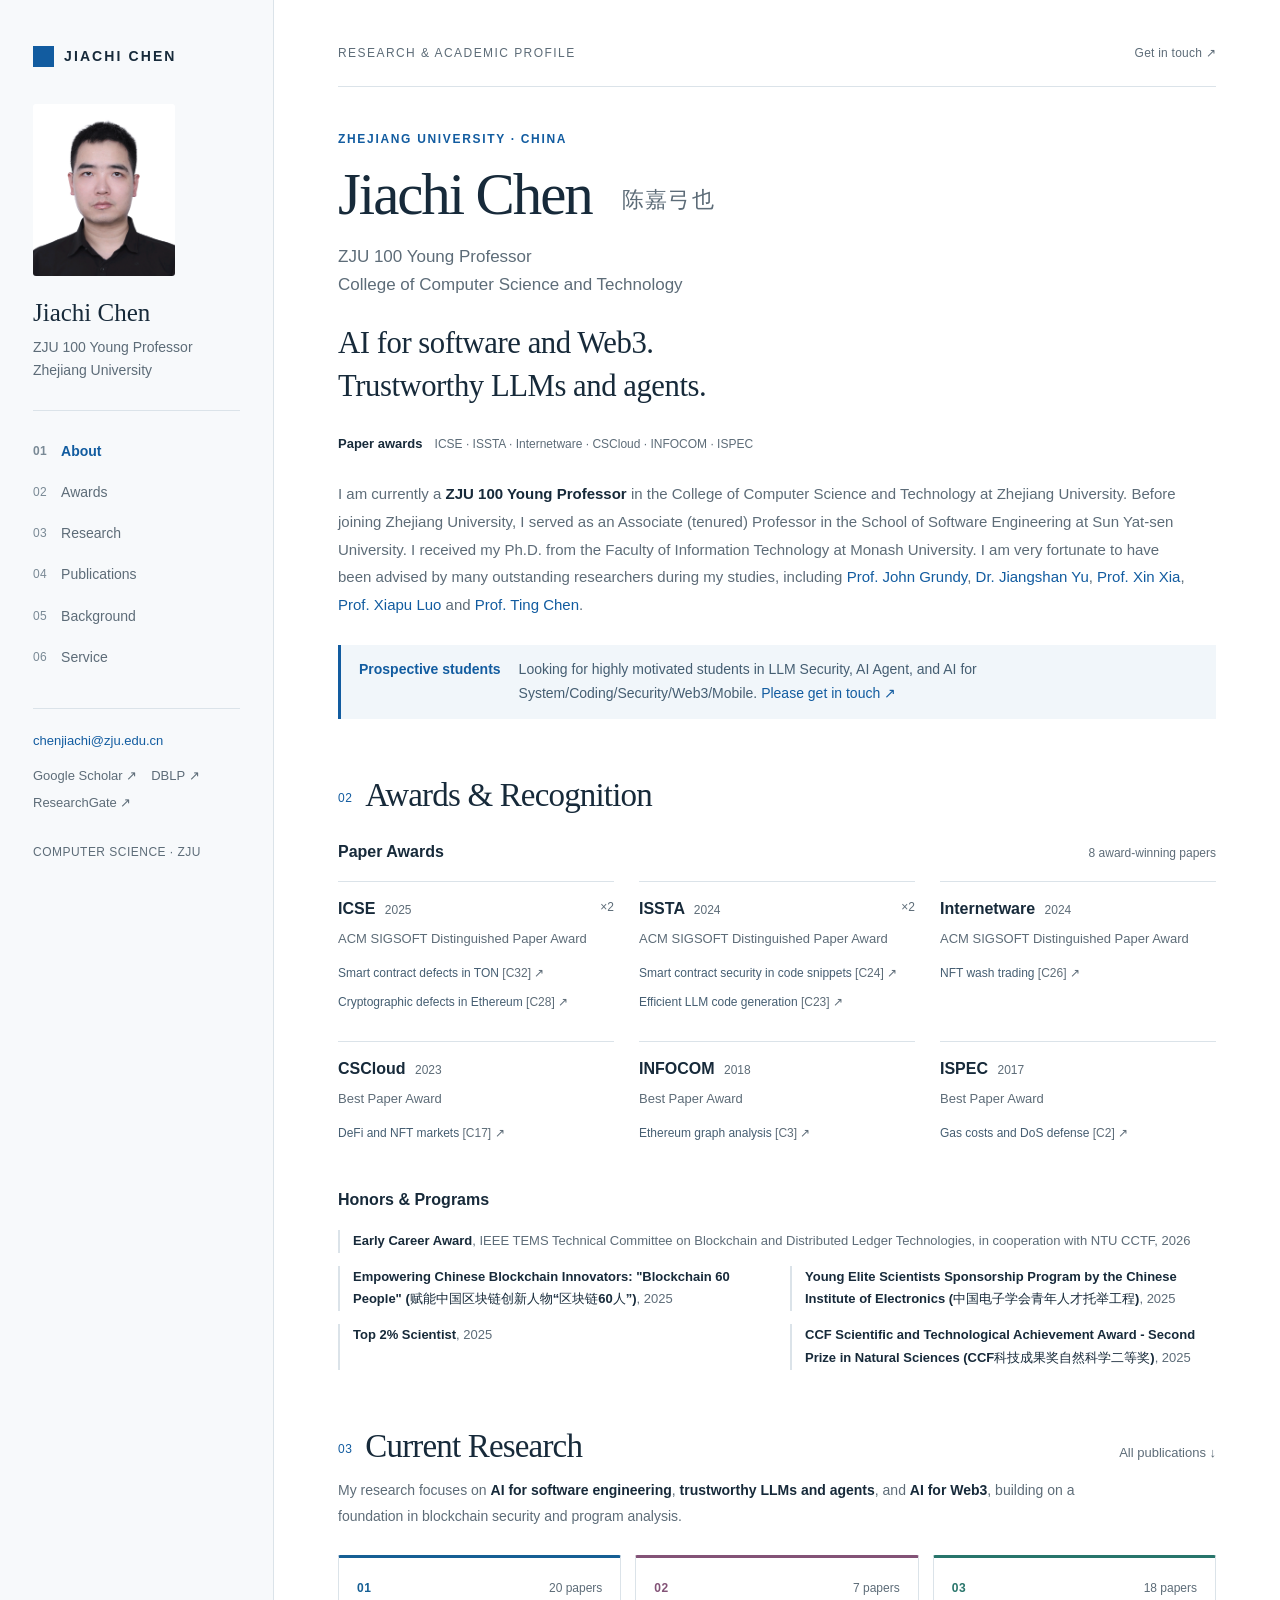
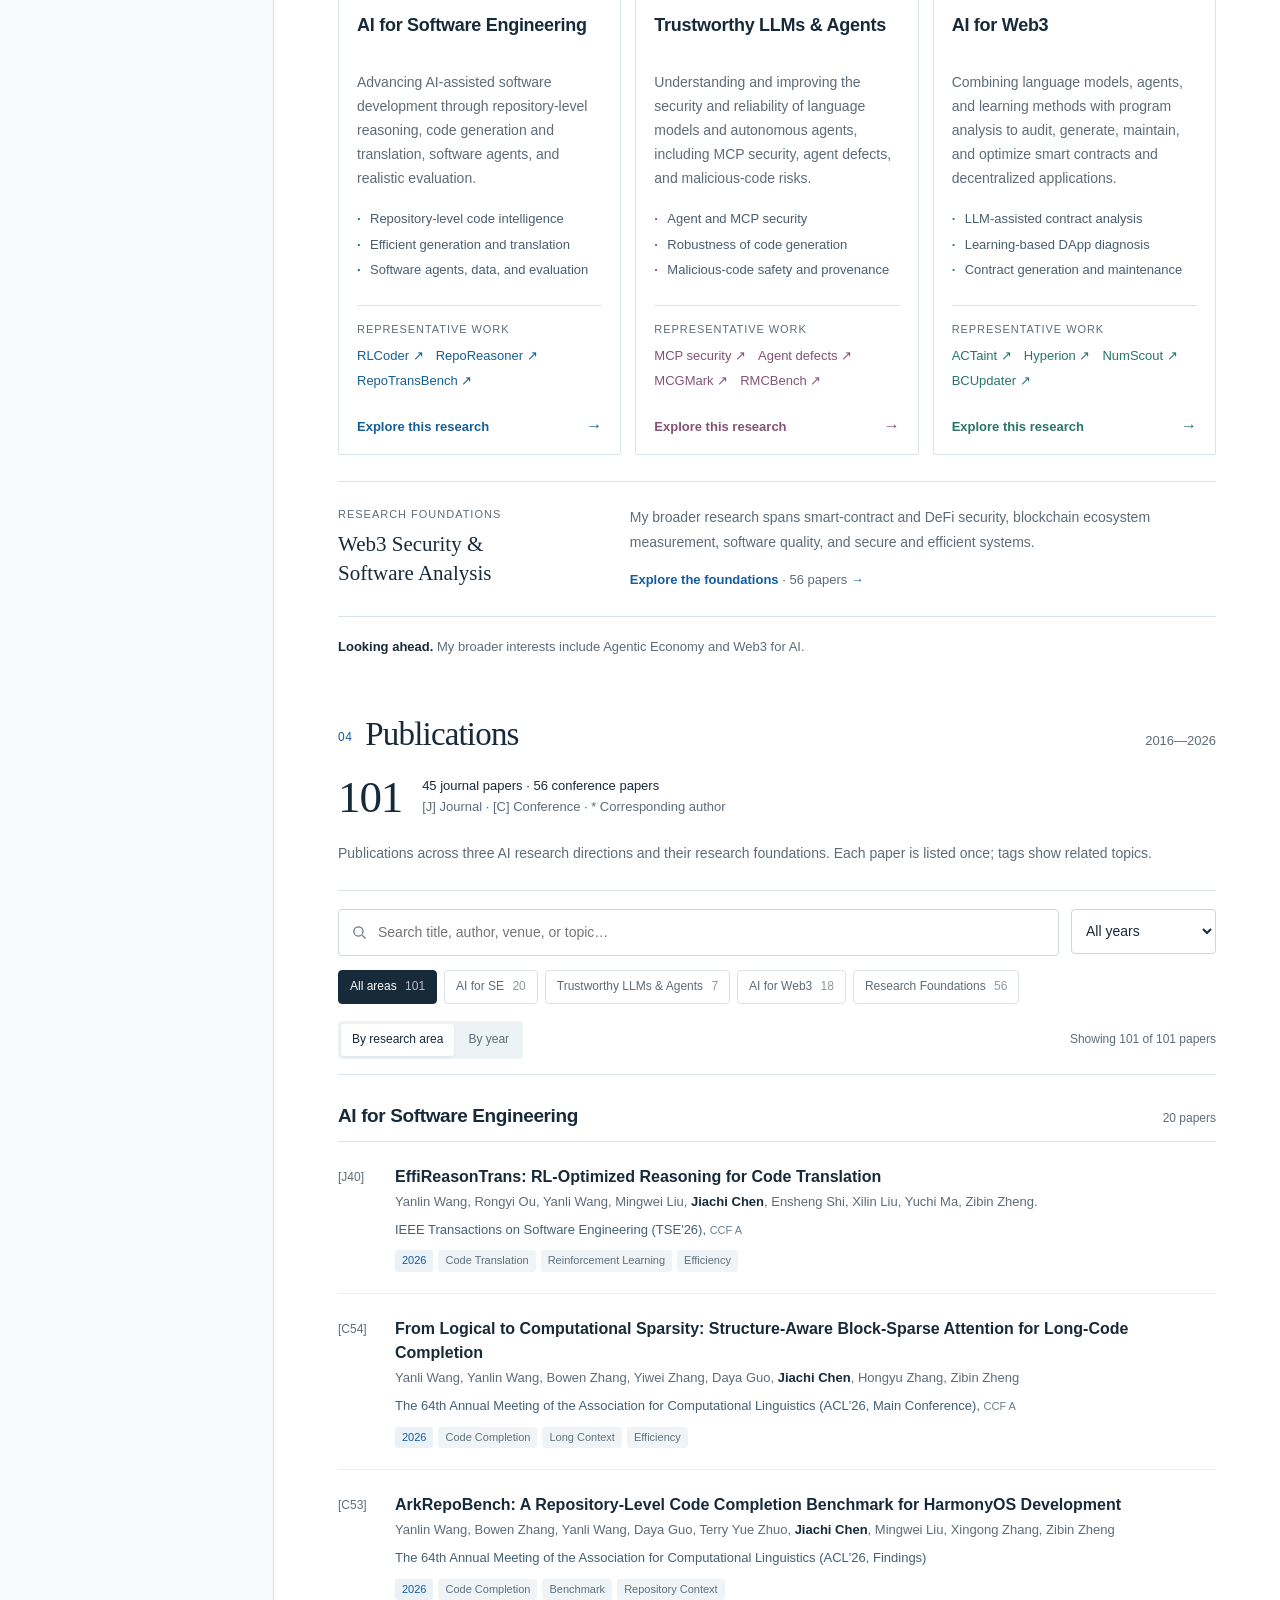
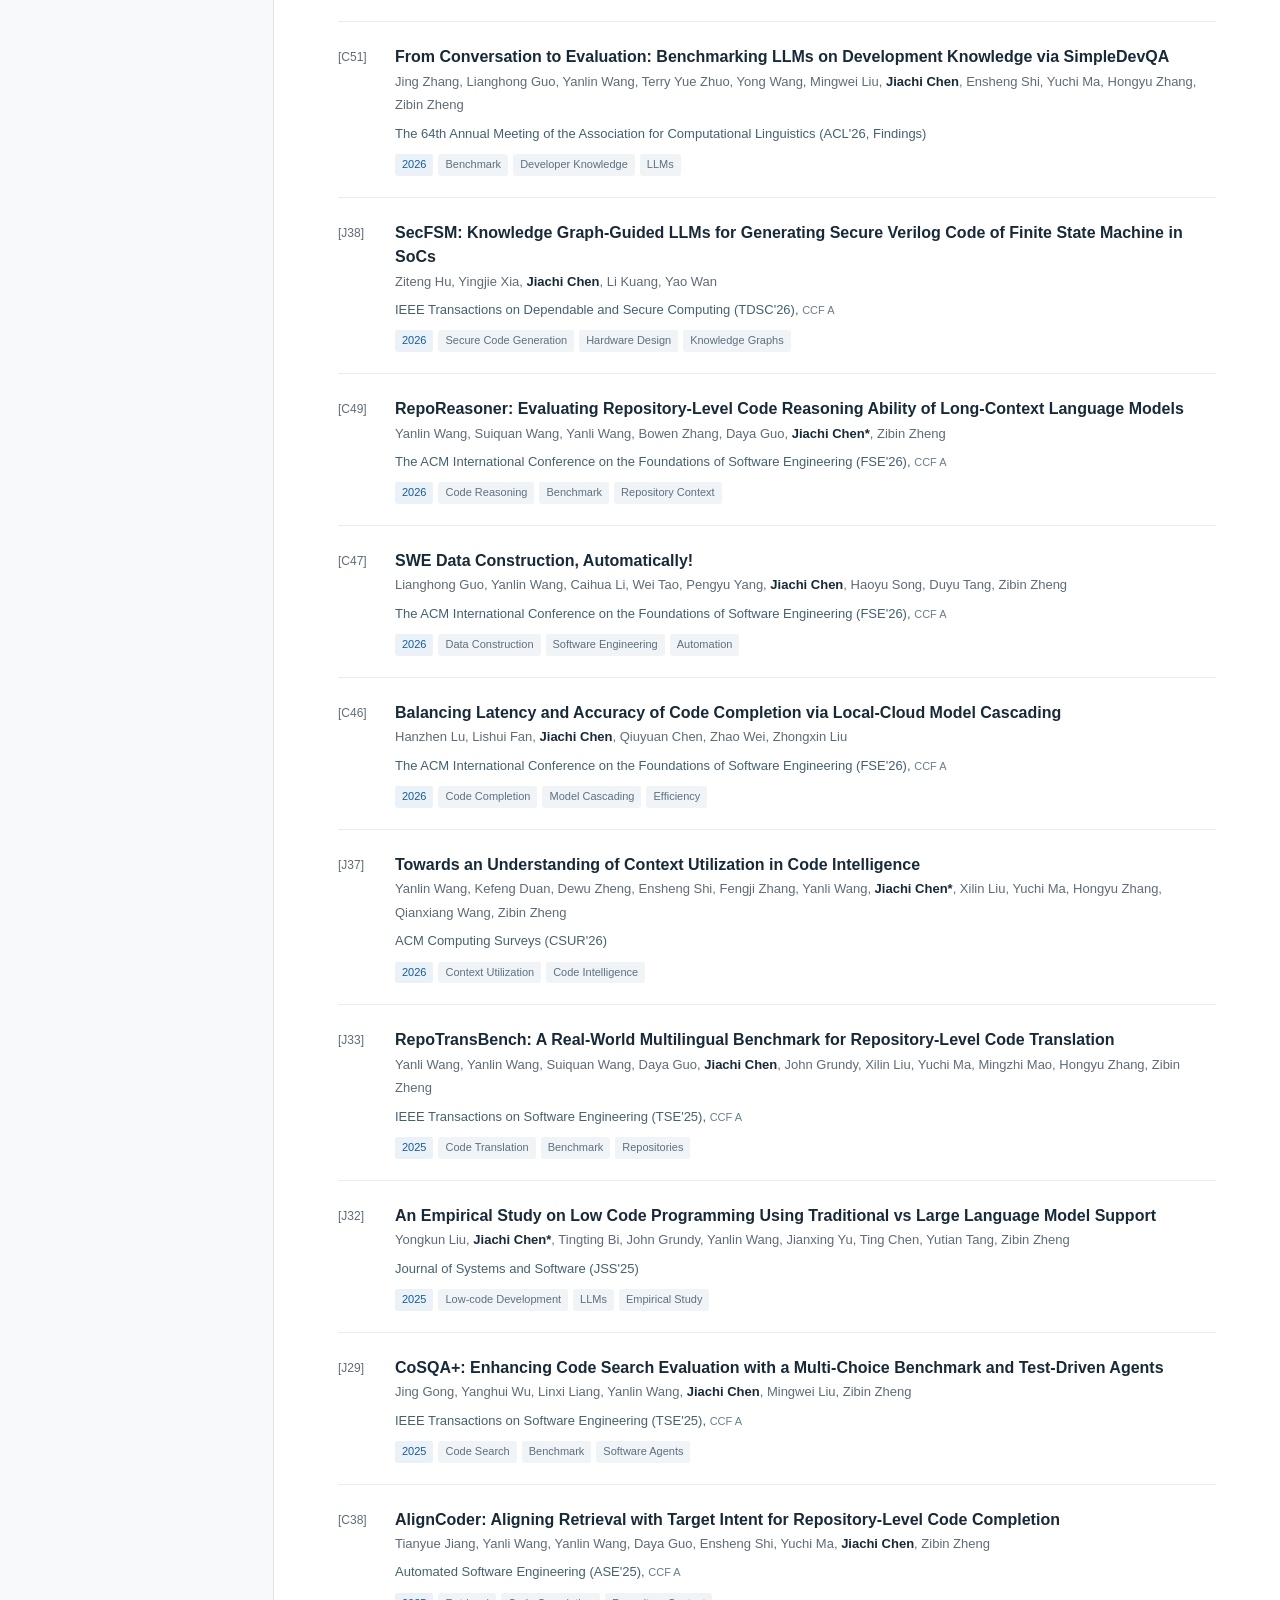
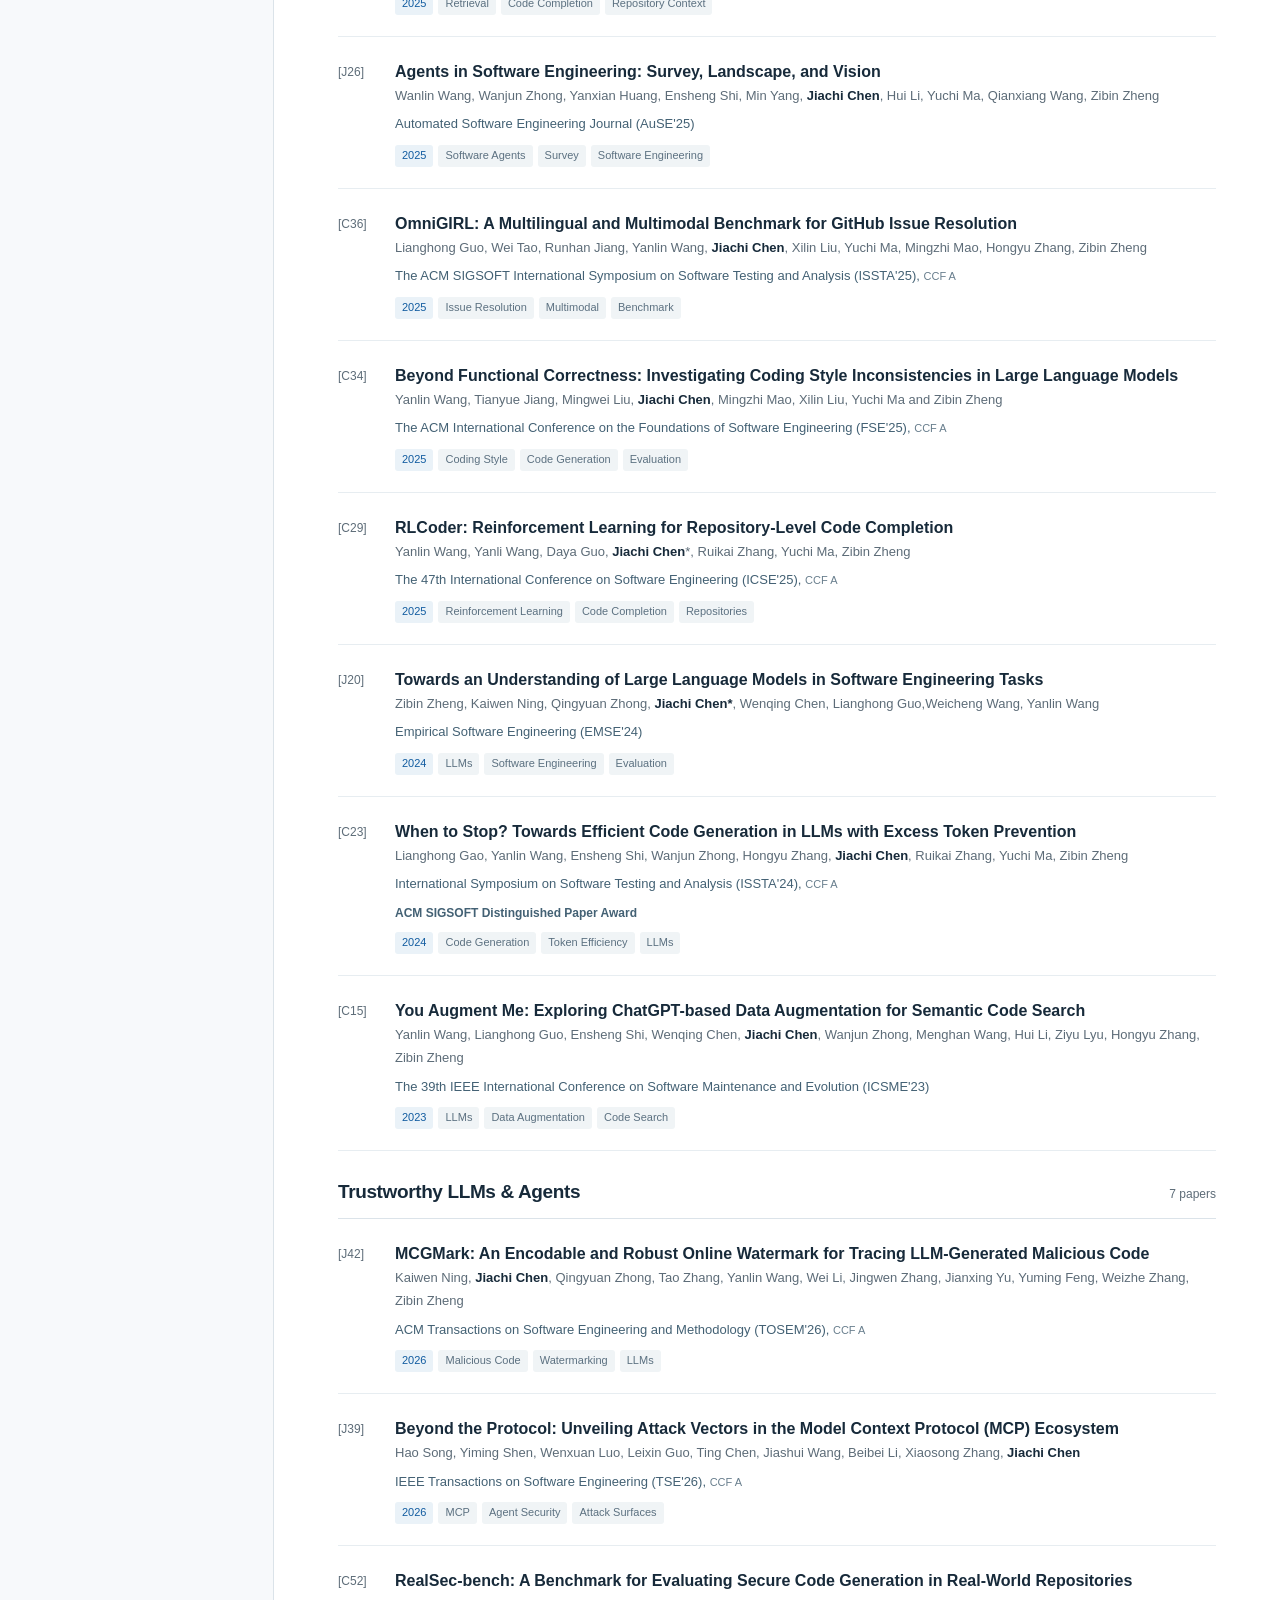
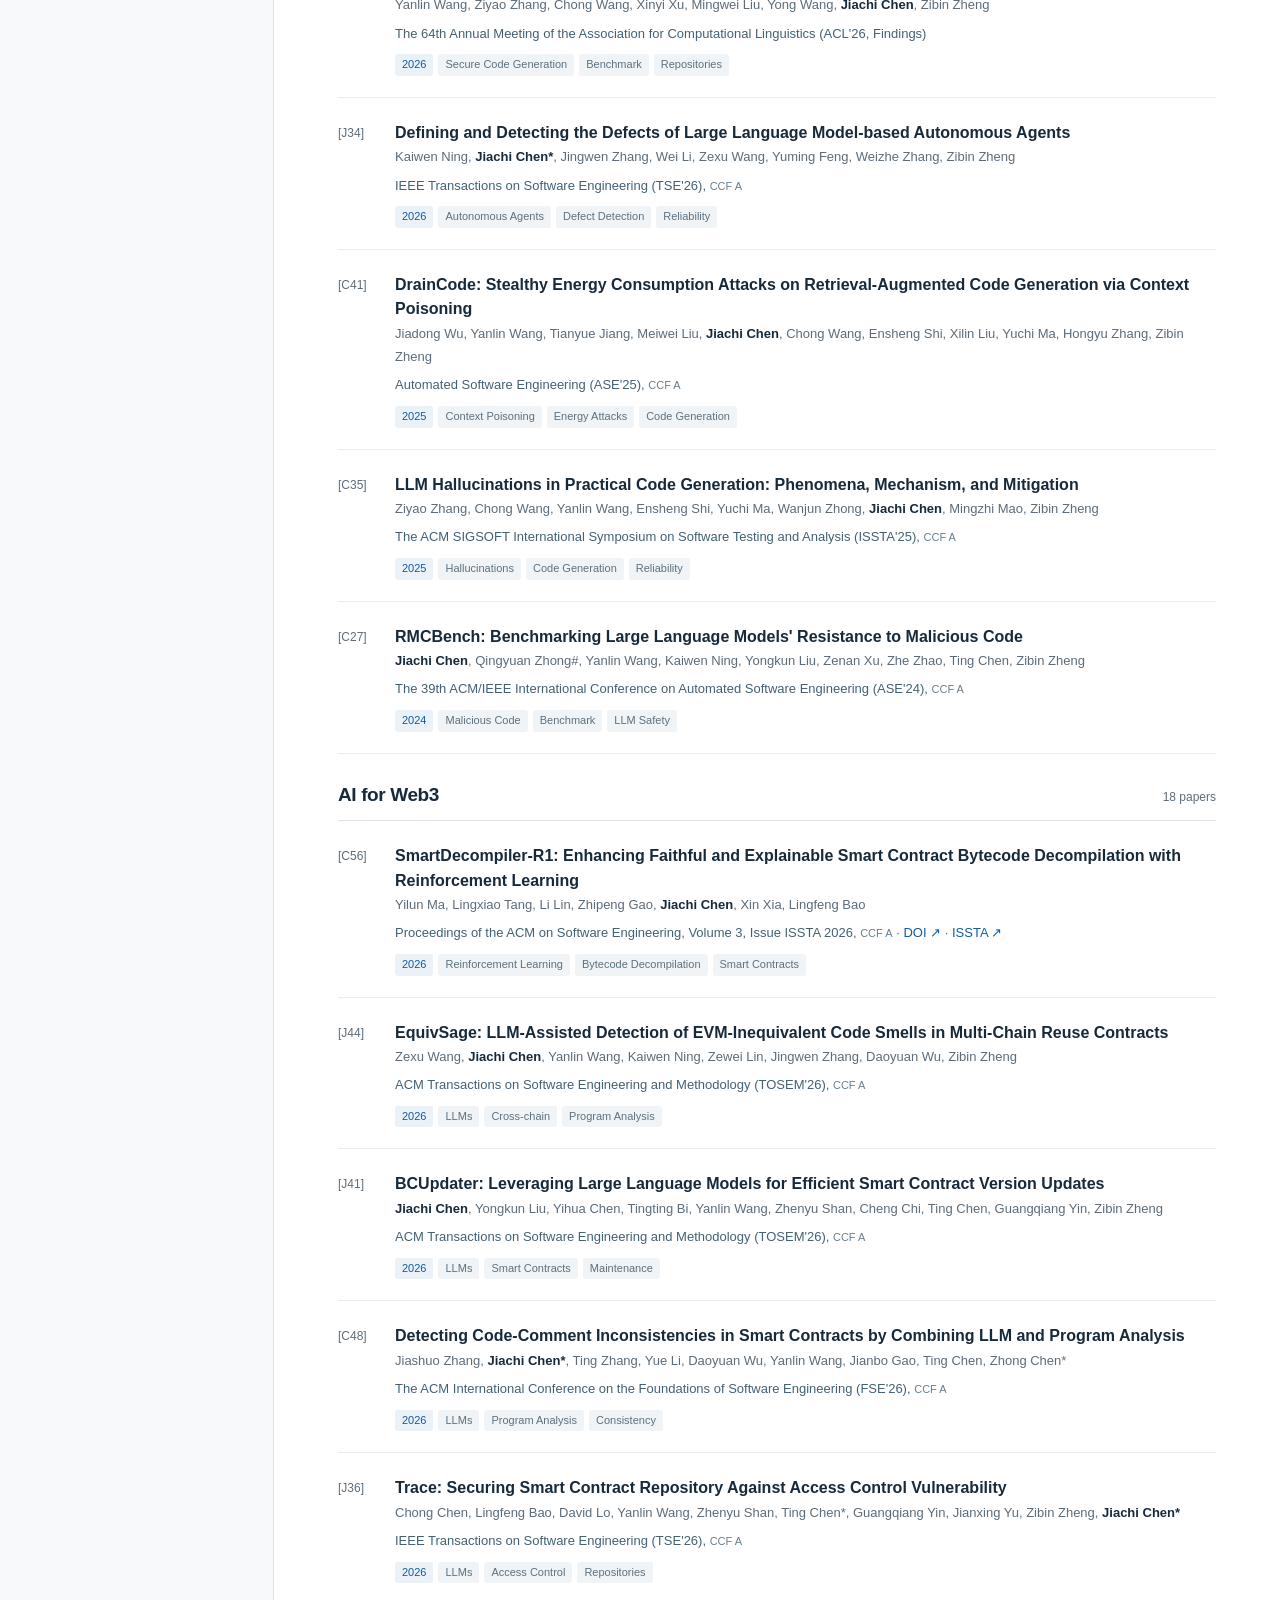
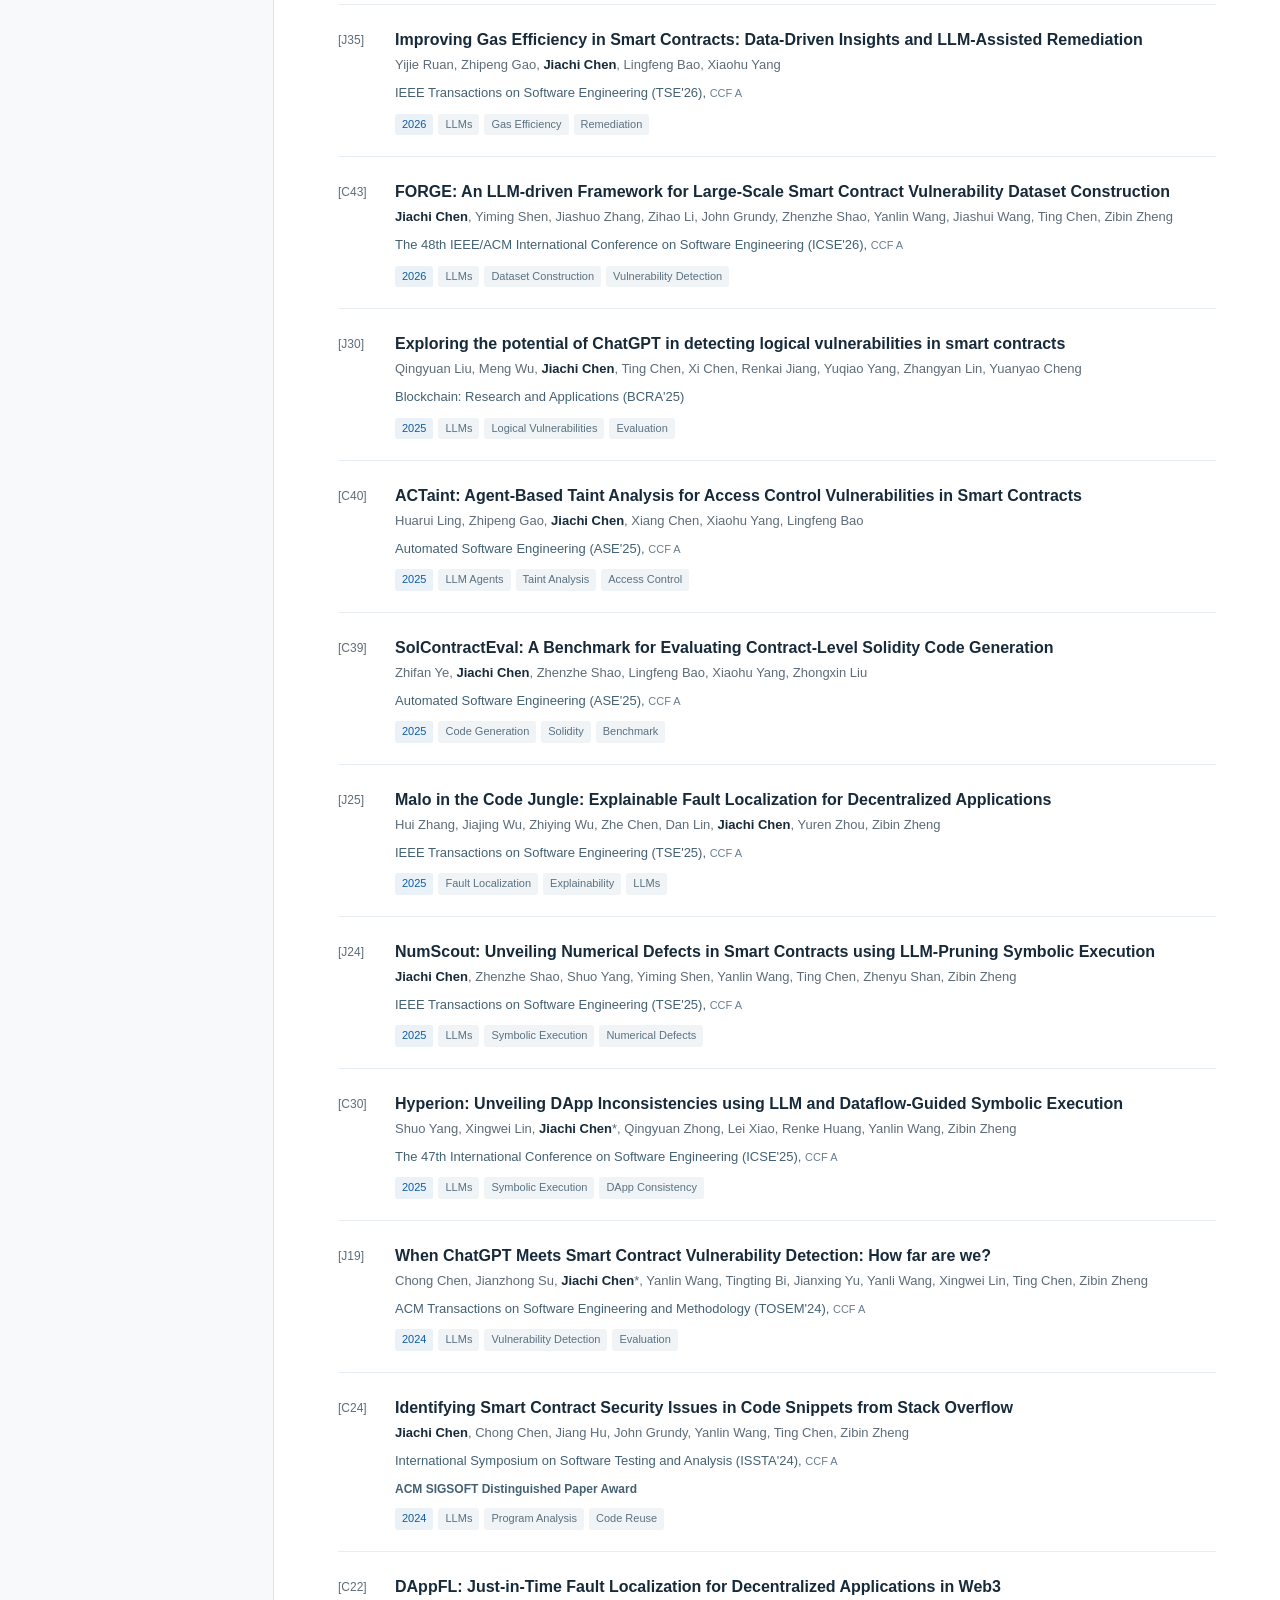
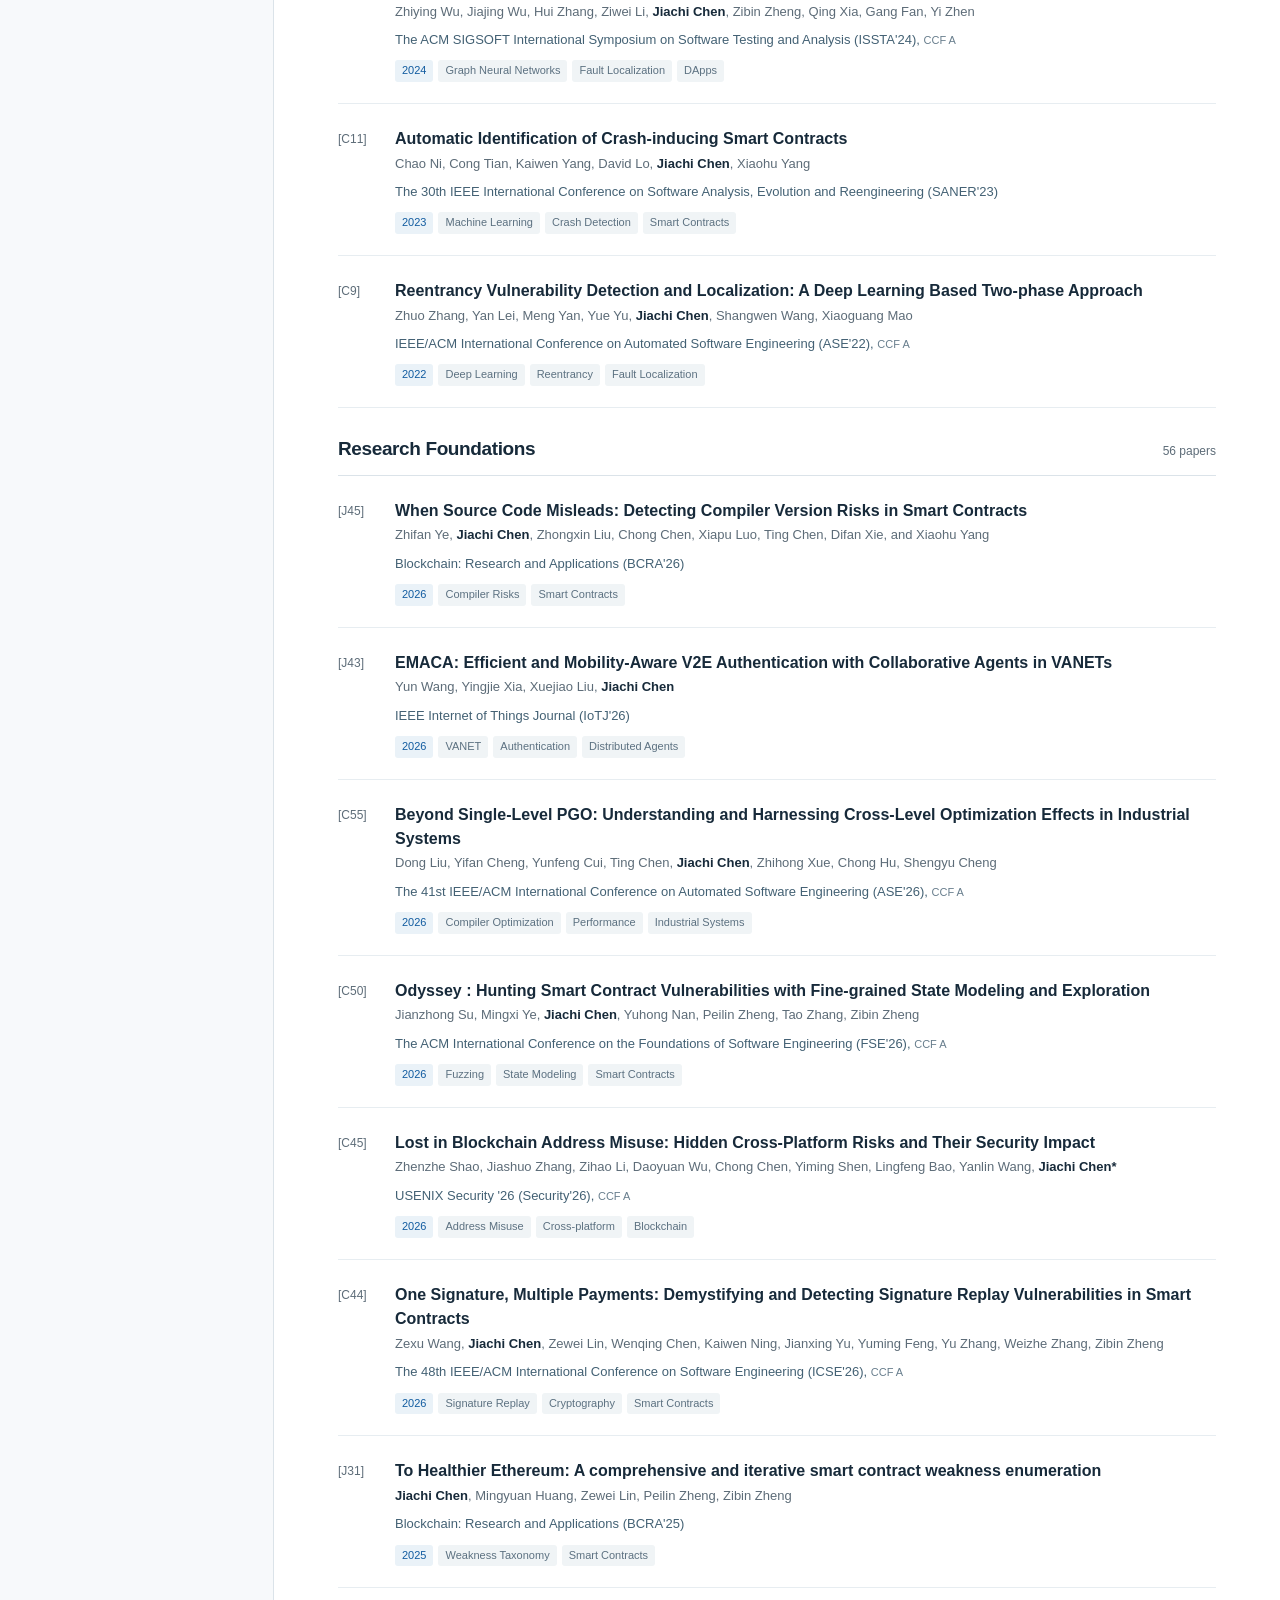
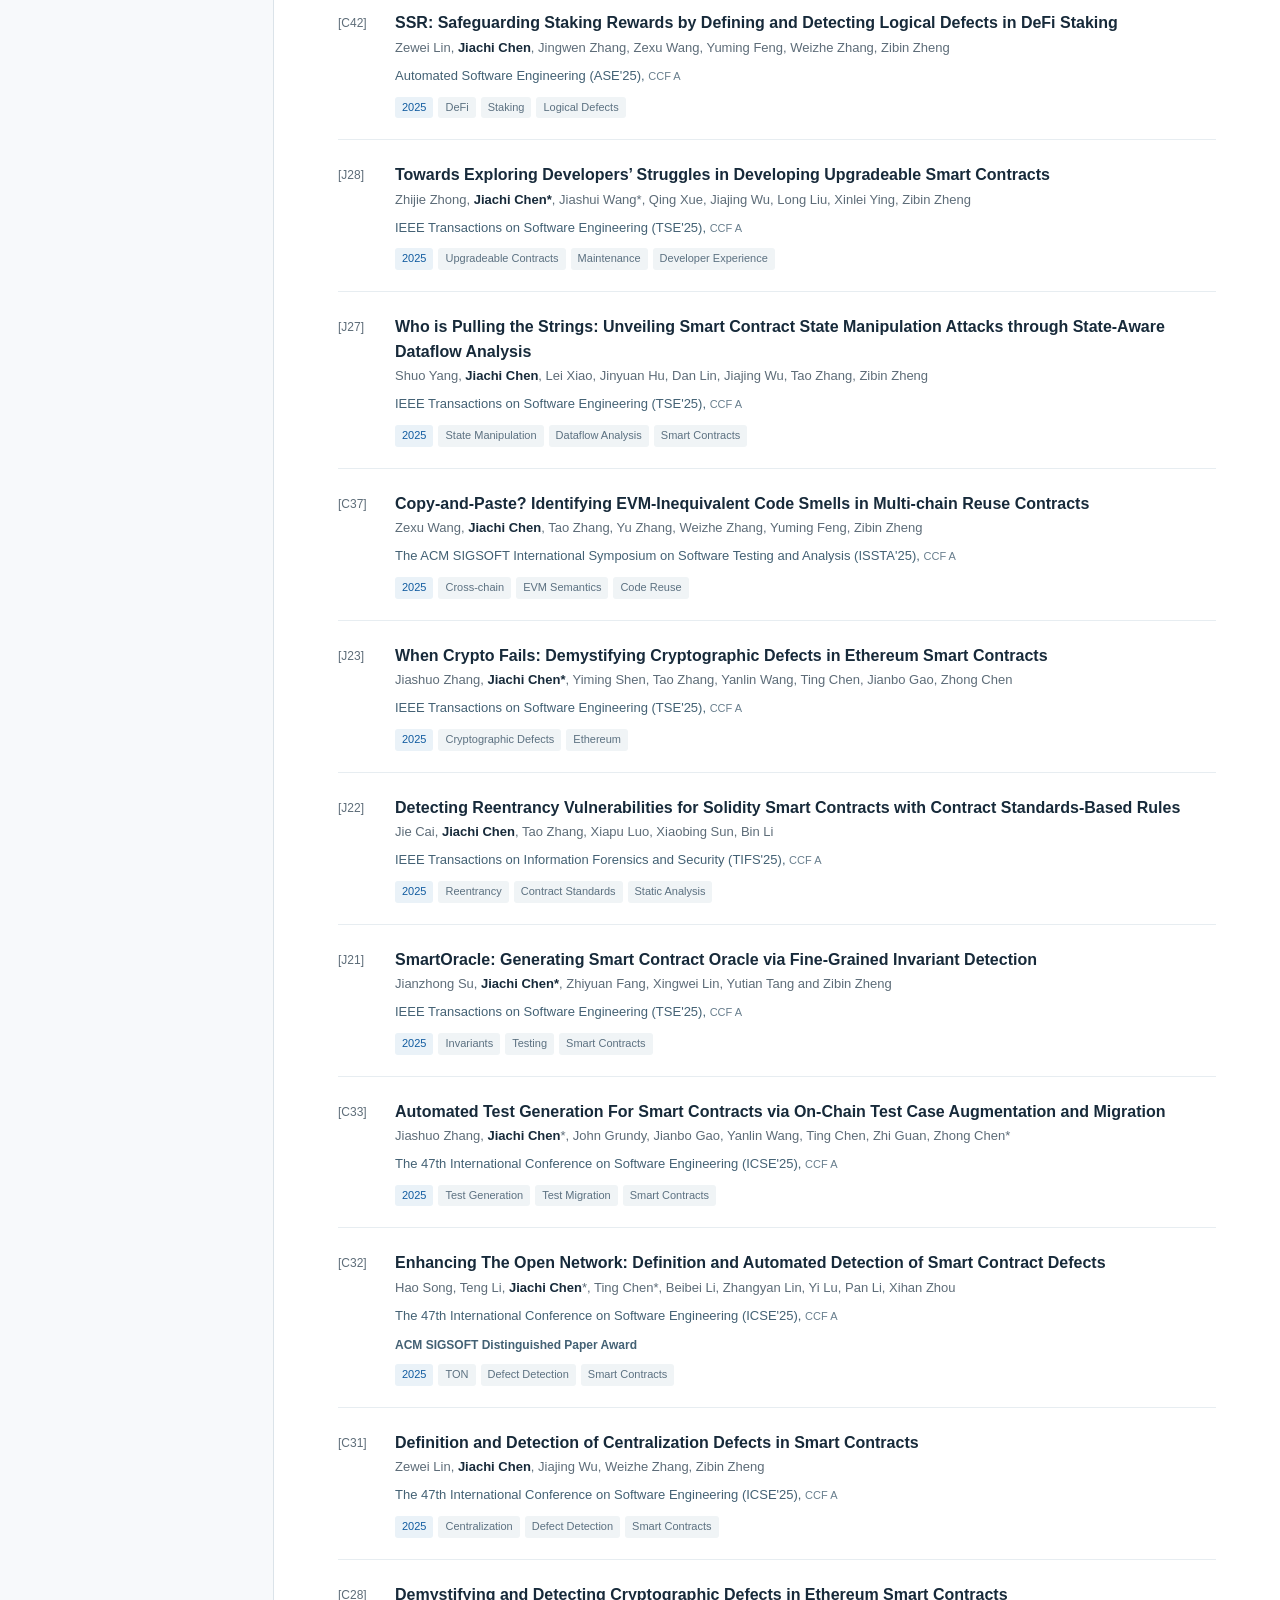
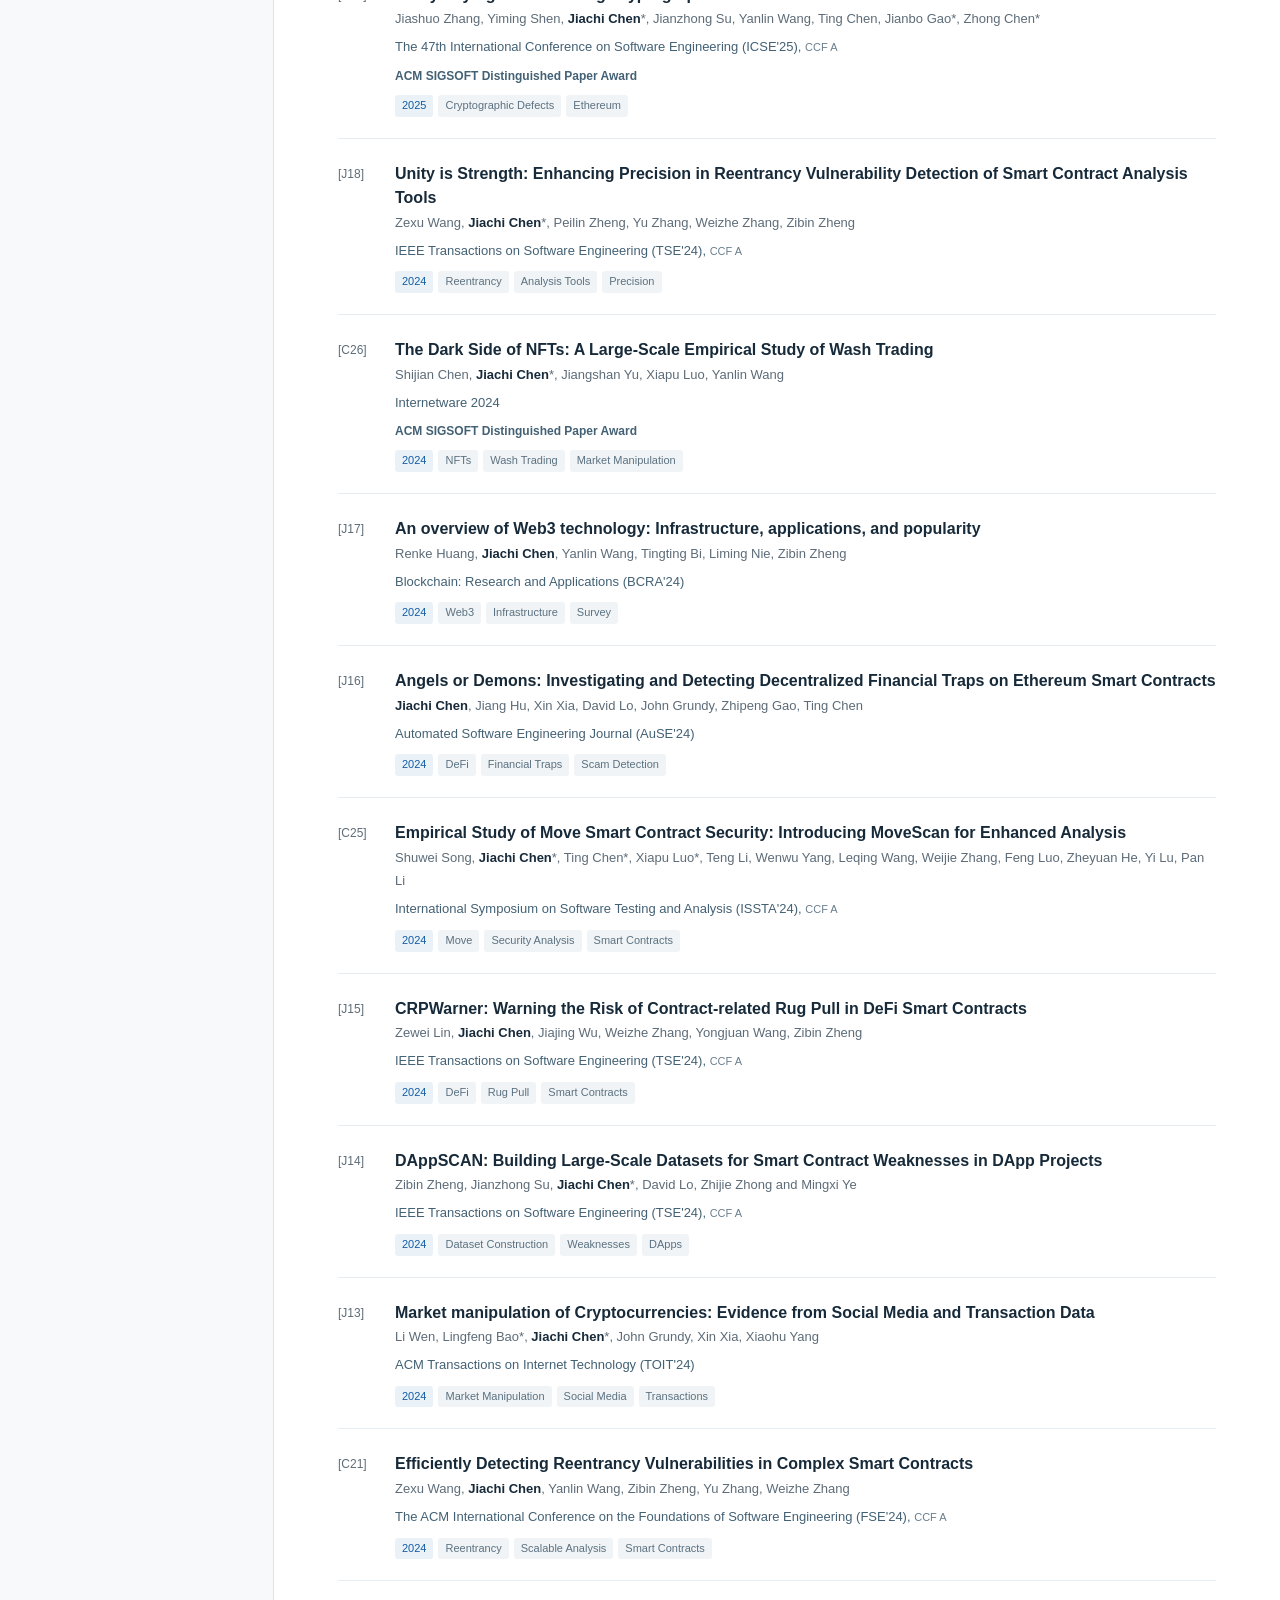
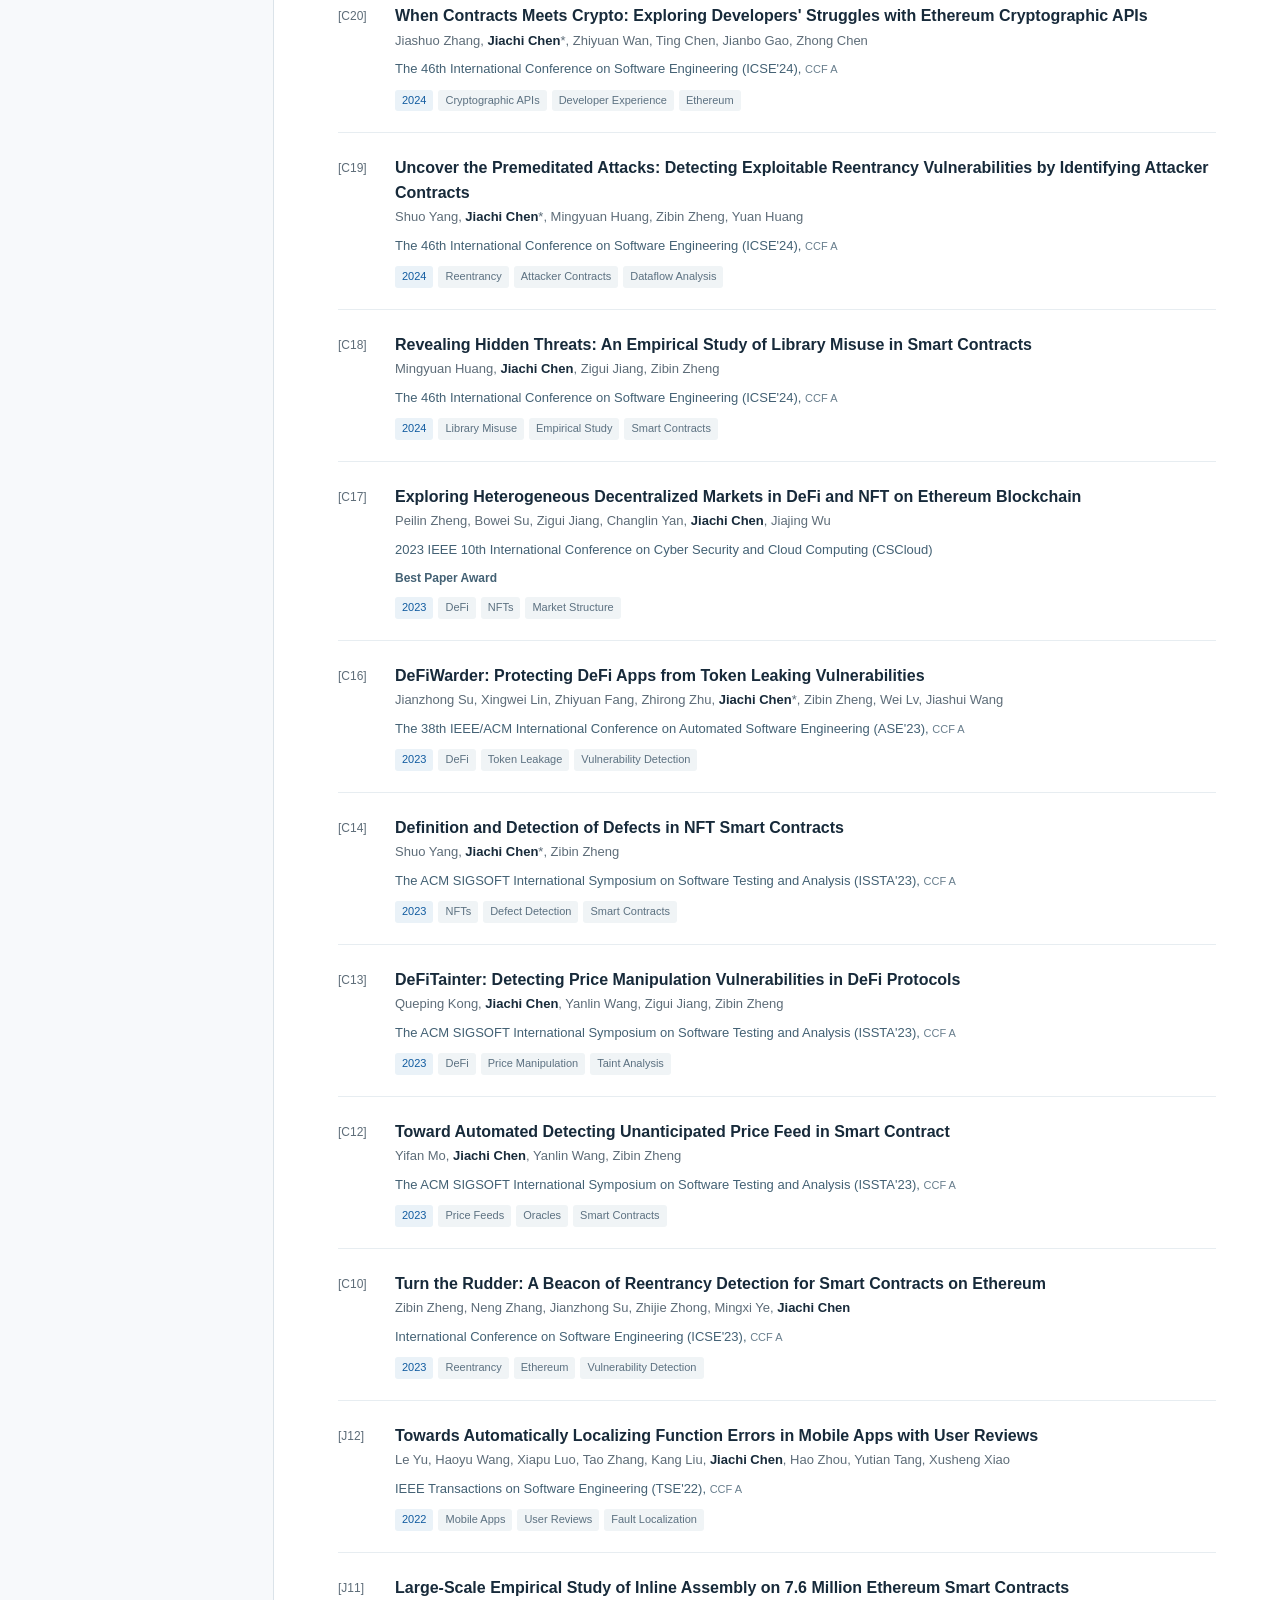
==== commit de66ffdc: "Update index.html add issta26" ====
--- a/index.html
+++ b/index.html
@@ -70,7 +70,7 @@
       <div class="representative-papers"><p class="representative-label">Representative work</p><div class="representative-links"><a href="#pub-J39" title="Beyond the Protocol: Unveiling Attack Vectors in the Model Context Protocol (MCP) Ecosystem">MCP security <span aria-hidden="true">↗</span><span class="visually-hidden"> — Beyond the Protocol: Unveiling Attack Vectors in the Model Context Protocol (MCP) Ecosystem</span></a><a href="#pub-J34" title="Defining and Detecting the Defects of Large Language Model-based Autonomous Agents">Agent defects <span aria-hidden="true">↗</span><span class="visually-hidden"> — Defining and Detecting the Defects of Large Language Model-based Autonomous Agents</span></a><a href="#pub-J42" title="MCGMark: An Encodable and Robust Online Watermark for Tracing LLM-Generated Malicious Code">MCGMark <span aria-hidden="true">↗</span><span class="visually-hidden"> — MCGMark: An Encodable and Robust Online Watermark for Tracing LLM-Generated Malicious Code</span></a><a href="#pub-C27" title="RMCBench: Benchmarking Large Language Models&#x27; Resistance to Malicious Code">RMCBench <span aria-hidden="true">↗</span><span class="visually-hidden"> — RMCBench: Benchmarking Large Language Models&#x27; Resistance to Malicious Code</span></a></div></div>
       <a class="area-cta" href="#papers-trustworthy-ai" data-research-link="trustworthy-ai">Explore this research <span aria-hidden="true">→</span></a>
     </article><article class="research-card" id="research-ai-for-web3" style="--area:#28756b">
-      <div class="research-card-top"><span class="area-index">03</span><span class="paper-count">17 papers</span></div>
+      <div class="research-card-top"><span class="area-index">03</span><span class="paper-count">18 papers</span></div>
       <h3>AI for Web3</h3><p class="description">Combining language models, agents, and learning methods with program analysis to audit, generate, maintain, and optimize smart contracts and decentralized applications.</p>
       <ul class="subtopics"><li>LLM-assisted contract analysis</li><li>Learning-based DApp diagnosis</li><li>Contract generation and maintenance</li></ul>
       <div class="representative-papers"><p class="representative-label">Representative work</p><div class="representative-links"><a href="#pub-C40" title="ACTaint: Agent-Based Taint Analysis for Access Control Vulnerabilities in Smart Contracts">ACTaint <span aria-hidden="true">↗</span><span class="visually-hidden"> — ACTaint: Agent-Based Taint Analysis for Access Control Vulnerabilities in Smart Contracts</span></a><a href="#pub-C30" title="Hyperion: Unveiling DApp Inconsistencies using LLM and Dataflow-Guided Symbolic Execution">Hyperion <span aria-hidden="true">↗</span><span class="visually-hidden"> — Hyperion: Unveiling DApp Inconsistencies using LLM and Dataflow-Guided Symbolic Execution</span></a><a href="#pub-J24" title="NumScout: Unveiling Numerical Defects in Smart Contracts using LLM-Pruning Symbolic Execution">NumScout <span aria-hidden="true">↗</span><span class="visually-hidden"> — NumScout: Unveiling Numerical Defects in Smart Contracts using LLM-Pruning Symbolic Execution</span></a><a href="#pub-J41" title="BCUpdater: Leveraging Large Language Models for Efficient Smart Contract Version Updates">BCUpdater <span aria-hidden="true">↗</span><span class="visually-hidden"> — BCUpdater: Leveraging Large Language Models for Efficient Smart Contract Version Updates</span></a></div></div>
@@ -84,312 +84,315 @@
     </section>
     <section class="section" id="publications" aria-labelledby="publications-heading">
       <div class="section-heading"><h2 id="publications-heading"><span class="section-index">04</span>Publications</h2><span class="small-note">2016—2026</span></div>
-      <div class="pub-summary"><span class="pub-total">100</span><p><strong>45 journal papers · 55 conference papers</strong><br>[J] Journal · [C] Conference · * Corresponding author</p></div>
+      <div class="pub-summary"><span class="pub-total">101</span><p><strong>45 journal papers · 56 conference papers</strong><br>[J] Journal · [C] Conference · * Corresponding author</p></div>
       <p class="section-intro">Publications across three AI research directions and their research foundations. Each paper is listed once; tags show related topics.</p>
       <div class="publication-controls js-only" role="group" aria-label="Publication filters">
         <div class="search-row"><div class="search-field"><label class="visually-hidden" for="paper-search">Search publications by title, author, venue or topic</label><svg width="17" height="17" viewBox="0 0 24 24" fill="none" stroke="currentColor" stroke-width="1.7" aria-hidden="true"><circle cx="10.5" cy="10.5" r="6.5"/><path d="m16 16 4.5 4.5"/></svg><input id="paper-search" type="search" placeholder="Search title, author, venue, or topic…" autocomplete="off"></div><div><label class="visually-hidden" for="year-filter">Publication year</label><select id="year-filter"><option value="">All years</option><option value="2026">2026</option><option value="2025">2025</option><option value="2024">2024</option><option value="2023">2023</option><option value="2022">2022</option><option value="2021">2021</option><option value="2020">2020</option><option value="2019">2019</option><option value="2018">2018</option><option value="2017">2017</option><option value="2016">2016</option></select></div></div>
-        <div class="filter-row" role="group" aria-label="Primary research area"><button type="button" class="filter" data-area-filter="all" aria-pressed="true">All areas <small>100</small></button><button type="button" class="filter" data-area-filter="ai-for-se" aria-pressed="false">AI for SE <small>20</small></button><button type="button" class="filter" data-area-filter="trustworthy-ai" aria-pressed="false">Trustworthy LLMs & Agents <small>7</small></button><button type="button" class="filter" data-area-filter="ai-for-web3" aria-pressed="false">AI for Web3 <small>17</small></button><button type="button" class="filter" data-area-filter="foundations" aria-pressed="false">Research Foundations <small>56</small></button></div>
-        <div class="view-row"><div class="view-switch" role="group" aria-label="Group publications"><button type="button" data-view="research" aria-pressed="true">By research area</button><button type="button" data-view="year" aria-pressed="false">By year</button></div><p class="result-status"><span id="result-status" role="status" aria-live="polite">Showing 100 of 100 papers</span> <button class="reset" type="button" id="reset-filters" data-reset hidden>Reset</button></p></div>
+        <div class="filter-row" role="group" aria-label="Primary research area"><button type="button" class="filter" data-area-filter="all" aria-pressed="true">All areas <small>101</small></button><button type="button" class="filter" data-area-filter="ai-for-se" aria-pressed="false">AI for SE <small>20</small></button><button type="button" class="filter" data-area-filter="trustworthy-ai" aria-pressed="false">Trustworthy LLMs & Agents <small>7</small></button><button type="button" class="filter" data-area-filter="ai-for-web3" aria-pressed="false">AI for Web3 <small>18</small></button><button type="button" class="filter" data-area-filter="foundations" aria-pressed="false">Research Foundations <small>56</small></button></div>
+        <div class="view-row"><div class="view-switch" role="group" aria-label="Group publications"><button type="button" data-view="research" aria-pressed="true">By research area</button><button type="button" data-view="year" aria-pressed="false">By year</button></div><p class="result-status"><span id="result-status" role="status" aria-live="polite">Showing 101 of 101 papers</span> <button class="reset" type="button" id="reset-filters" data-reset hidden>Reset</button></p></div>
       </div>
       <noscript><p class="section-intro">All publications are grouped by their primary research area, with the newest papers first.</p></noscript>
-      <div id="publication-groups"><section class="publication-group" id="papers-ai-for-se"><header class="group-heading"><h3>AI for Software Engineering</h3><span>20 papers</span></header><ul class="pub-list"><li data-area="ai-for-se" data-order="6" id="pub-J40" data-type="J" data-year="2026"><span class="publication-number journal">[J40]</span><div class="publication-content"><span class="pub-title">EffiReasonTrans: RL-Optimized Reasoning for Code Translation</span> <br>
+      <div id="publication-groups"><section class="publication-group" id="papers-ai-for-se"><header class="group-heading"><h3>AI for Software Engineering</h3><span>20 papers</span></header><ul class="pub-list"><li data-area="ai-for-se" data-order="7" id="pub-J40" data-type="J" data-year="2026"><span class="publication-number journal">[J40]</span><div class="publication-content"><span class="pub-title">EffiReasonTrans: RL-Optimized Reasoning for Code Translation</span> <br>
         Yanlin Wang, Rongyi Ou, Yanli Wang, Mingwei Liu, <u>Jiachi Chen</u>, Ensheng Shi, Xilin Liu, Yuchi Ma, Zibin Zheng.<br>
         <span class="pub-venue"><cite>IEEE Transactions on Software Engineering (TSE'26)</cite>, <strong class="ccf-a">CCF A</strong></span>
-      <div class="paper-tags"><span class="year-tag">2026</span><span>Code Translation</span><span>Reinforcement Learning</span><span>Efficiency</span></div></div></li><li data-area="ai-for-se" data-order="8" id="pub-C54" data-type="C" data-year="2026"><span class="publication-number conference">[C54]</span><div class="publication-content"><span class="pub-title">From Logical to Computational Sparsity: Structure-Aware Block-Sparse Attention for Long-Code Completion</span> <br>
+      <div class="paper-tags"><span class="year-tag">2026</span><span>Code Translation</span><span>Reinforcement Learning</span><span>Efficiency</span></div></div></li><li data-area="ai-for-se" data-order="9" id="pub-C54" data-type="C" data-year="2026"><span class="publication-number conference">[C54]</span><div class="publication-content"><span class="pub-title">From Logical to Computational Sparsity: Structure-Aware Block-Sparse Attention for Long-Code Completion</span> <br>
         Yanli Wang, Yanlin Wang, Bowen Zhang, Yiwei Zhang, Daya Guo, <u>Jiachi Chen</u>, Hongyu Zhang, Zibin Zheng<br>
         <span class="pub-venue"><cite>The 64th Annual Meeting of the Association for Computational Linguistics (ACL'26, Main Conference)</cite>, <strong class="ccf-a">CCF A</strong></span>
-      <div class="paper-tags"><span class="year-tag">2026</span><span>Code Completion</span><span>Long Context</span><span>Efficiency</span></div></div></li><li data-area="ai-for-se" data-order="9" id="pub-C53" data-type="C" data-year="2026"><span class="publication-number conference">[C53]</span><div class="publication-content"><span class="pub-title">ArkRepoBench: A Repository-Level Code Completion Benchmark for HarmonyOS Development</span> <br>
+      <div class="paper-tags"><span class="year-tag">2026</span><span>Code Completion</span><span>Long Context</span><span>Efficiency</span></div></div></li><li data-area="ai-for-se" data-order="10" id="pub-C53" data-type="C" data-year="2026"><span class="publication-number conference">[C53]</span><div class="publication-content"><span class="pub-title">ArkRepoBench: A Repository-Level Code Completion Benchmark for HarmonyOS Development</span> <br>
         Yanlin Wang, Bowen Zhang, Yanli Wang, Daya Guo, Terry Yue Zhuo, <u>Jiachi Chen</u>, Mingwei Liu, Xingong Zhang, Zibin Zheng<br>
         <span class="pub-venue"><cite>The 64th Annual Meeting of the Association for Computational Linguistics (ACL'26, Findings)</cite></span>
-      <div class="paper-tags"><span class="year-tag">2026</span><span>Code Completion</span><span>Benchmark</span><span>Repository Context</span></div></div></li><li data-area="ai-for-se" data-order="11" id="pub-C51" data-type="C" data-year="2026"><span class="publication-number conference">[C51]</span><div class="publication-content"><span class="pub-title">From Conversation to Evaluation: Benchmarking LLMs on Development Knowledge via SimpleDevQA</span> <br>
+      <div class="paper-tags"><span class="year-tag">2026</span><span>Code Completion</span><span>Benchmark</span><span>Repository Context</span></div></div></li><li data-area="ai-for-se" data-order="12" id="pub-C51" data-type="C" data-year="2026"><span class="publication-number conference">[C51]</span><div class="publication-content"><span class="pub-title">From Conversation to Evaluation: Benchmarking LLMs on Development Knowledge via SimpleDevQA</span> <br>
         Jing Zhang, Lianghong Guo, Yanlin Wang, Terry Yue Zhuo, Yong Wang, Mingwei Liu, <u>Jiachi Chen</u>, Ensheng Shi, Yuchi Ma, Hongyu Zhang, Zibin Zheng<br>
         <span class="pub-venue"><cite>The 64th Annual Meeting of the Association for Computational Linguistics (ACL'26, Findings)</cite></span>
-      <div class="paper-tags"><span class="year-tag">2026</span><span>Benchmark</span><span>Developer Knowledge</span><span>LLMs</span></div></div></li><li data-area="ai-for-se" data-order="12" id="pub-J38" data-type="J" data-year="2026"><span class="publication-number journal">[J38]</span><div class="publication-content"><span class="pub-title">SecFSM: Knowledge Graph-Guided LLMs for Generating Secure Verilog Code of Finite State Machine in SoCs</span> <br>
+      <div class="paper-tags"><span class="year-tag">2026</span><span>Benchmark</span><span>Developer Knowledge</span><span>LLMs</span></div></div></li><li data-area="ai-for-se" data-order="13" id="pub-J38" data-type="J" data-year="2026"><span class="publication-number journal">[J38]</span><div class="publication-content"><span class="pub-title">SecFSM: Knowledge Graph-Guided LLMs for Generating Secure Verilog Code of Finite State Machine in SoCs</span> <br>
         Ziteng Hu, Yingjie Xia, <u>Jiachi Chen</u>, Li Kuang, Yao Wan<br>
         <span class="pub-venue"><cite>IEEE Transactions on Dependable and Secure Computing (TDSC'26)</cite>, <strong class="ccf-a">CCF A</strong></span>
-      <div class="paper-tags"><span class="year-tag">2026</span><span>Secure Code Generation</span><span>Hardware Design</span><span>Knowledge Graphs</span></div></div></li><li data-area="ai-for-se" data-order="14" id="pub-C49" data-type="C" data-year="2026"><span class="publication-number conference">[C49]</span><div class="publication-content"><span class="pub-title">RepoReasoner: Evaluating Repository-Level Code Reasoning Ability of Long-Context Language Models</span> <br>
+      <div class="paper-tags"><span class="year-tag">2026</span><span>Secure Code Generation</span><span>Hardware Design</span><span>Knowledge Graphs</span></div></div></li><li data-area="ai-for-se" data-order="15" id="pub-C49" data-type="C" data-year="2026"><span class="publication-number conference">[C49]</span><div class="publication-content"><span class="pub-title">RepoReasoner: Evaluating Repository-Level Code Reasoning Ability of Long-Context Language Models</span> <br>
         Yanlin Wang, Suiquan Wang, Yanli Wang, Bowen Zhang, Daya Guo, <u>Jiachi Chen*</u>, Zibin Zheng<br>
         <span class="pub-venue"><cite>The ACM International Conference on the Foundations of Software Engineering (FSE'26)</cite>, <strong class="ccf-a">CCF A</strong></span>
-      <div class="paper-tags"><span class="year-tag">2026</span><span>Code Reasoning</span><span>Benchmark</span><span>Repository Context</span></div></div></li><li data-area="ai-for-se" data-order="16" id="pub-C47" data-type="C" data-year="2026"><span class="publication-number conference">[C47]</span><div class="publication-content"><span class="pub-title">SWE Data Construction, Automatically!</span> <br>
+      <div class="paper-tags"><span class="year-tag">2026</span><span>Code Reasoning</span><span>Benchmark</span><span>Repository Context</span></div></div></li><li data-area="ai-for-se" data-order="17" id="pub-C47" data-type="C" data-year="2026"><span class="publication-number conference">[C47]</span><div class="publication-content"><span class="pub-title">SWE Data Construction, Automatically!</span> <br>
         Lianghong Guo, Yanlin Wang, Caihua Li, Wei Tao, Pengyu Yang, <u>Jiachi Chen</u>, Haoyu Song, Duyu Tang, Zibin Zheng<br>
         <span class="pub-venue"><cite>The ACM International Conference on the Foundations of Software Engineering (FSE'26)</cite>, <strong class="ccf-a">CCF A</strong></span>
-      <div class="paper-tags"><span class="year-tag">2026</span><span>Data Construction</span><span>Software Engineering</span><span>Automation</span></div></div></li><li data-area="ai-for-se" data-order="17" id="pub-C46" data-type="C" data-year="2026"><span class="publication-number conference">[C46]</span><div class="publication-content"><span class="pub-title">Balancing Latency and Accuracy of Code Completion via Local-Cloud Model Cascading</span> <br>
+      <div class="paper-tags"><span class="year-tag">2026</span><span>Data Construction</span><span>Software Engineering</span><span>Automation</span></div></div></li><li data-area="ai-for-se" data-order="18" id="pub-C46" data-type="C" data-year="2026"><span class="publication-number conference">[C46]</span><div class="publication-content"><span class="pub-title">Balancing Latency and Accuracy of Code Completion via Local-Cloud Model Cascading</span> <br>
         Hanzhen Lu, Lishui Fan, <u>Jiachi Chen</u>, Qiuyuan Chen, Zhao Wei, Zhongxin Liu<br>
         <span class="pub-venue"><cite>The ACM International Conference on the Foundations of Software Engineering (FSE'26)</cite>, <strong class="ccf-a">CCF A</strong></span>
-      <div class="paper-tags"><span class="year-tag">2026</span><span>Code Completion</span><span>Model Cascading</span><span>Efficiency</span></div></div></li><li data-area="ai-for-se" data-order="18" id="pub-J37" data-type="J" data-year="2026"><span class="publication-number journal">[J37]</span><div class="publication-content"><span class="pub-title">Towards an Understanding of Context Utilization in Code Intelligence</span> <br>
+      <div class="paper-tags"><span class="year-tag">2026</span><span>Code Completion</span><span>Model Cascading</span><span>Efficiency</span></div></div></li><li data-area="ai-for-se" data-order="19" id="pub-J37" data-type="J" data-year="2026"><span class="publication-number journal">[J37]</span><div class="publication-content"><span class="pub-title">Towards an Understanding of Context Utilization in Code Intelligence</span> <br>
         <span class="pub-authors">Yanlin Wang, Kefeng Duan, Dewu Zheng, Ensheng Shi, Fengji Zhang, Yanli Wang, <u>Jiachi Chen*</u>, Xilin Liu, Yuchi Ma, Hongyu Zhang, Qianxiang Wang, Zibin Zheng</span><br>
         <span class="pub-venue"><cite>ACM Computing Surveys (CSUR'26)</cite></span>
-      <div class="paper-tags"><span class="year-tag">2026</span><span>Context Utilization</span><span>Code Intelligence</span></div></div></li><li data-area="ai-for-se" data-order="25" id="pub-J33" data-type="J" data-year="2025"><span class="publication-number journal">[J33]</span><div class="publication-content"><span class="pub-title">RepoTransBench: A Real-World Multilingual Benchmark for Repository-Level Code Translation</span> <br>
+      <div class="paper-tags"><span class="year-tag">2026</span><span>Context Utilization</span><span>Code Intelligence</span></div></div></li><li data-area="ai-for-se" data-order="26" id="pub-J33" data-type="J" data-year="2025"><span class="publication-number journal">[J33]</span><div class="publication-content"><span class="pub-title">RepoTransBench: A Real-World Multilingual Benchmark for Repository-Level Code Translation</span> <br>
         Yanli Wang, Yanlin Wang, Suiquan Wang, Daya Guo, <u>Jiachi Chen</u>, John Grundy, Xilin Liu, Yuchi Ma, Mingzhi Mao, Hongyu Zhang, Zibin Zheng<br>
         <span class="pub-venue"><cite>IEEE Transactions on Software Engineering (TSE'25)</cite>, <strong class="ccf-a">CCF A</strong></span>
-      <div class="paper-tags"><span class="year-tag">2025</span><span>Code Translation</span><span>Benchmark</span><span>Repositories</span></div></div></li><li data-area="ai-for-se" data-order="26" id="pub-J32" data-type="J" data-year="2025"><span class="publication-number journal">[J32]</span><div class="publication-content"><span class="pub-title">An Empirical Study on Low Code Programming Using Traditional vs Large Language Model Support</span> <br>
+      <div class="paper-tags"><span class="year-tag">2025</span><span>Code Translation</span><span>Benchmark</span><span>Repositories</span></div></div></li><li data-area="ai-for-se" data-order="27" id="pub-J32" data-type="J" data-year="2025"><span class="publication-number journal">[J32]</span><div class="publication-content"><span class="pub-title">An Empirical Study on Low Code Programming Using Traditional vs Large Language Model Support</span> <br>
         Yongkun Liu, <u>Jiachi Chen*</u>, Tingting Bi, John Grundy, Yanlin Wang, Jianxing Yu, Ting Chen, Yutian Tang, Zibin Zheng<br>
         <span class="pub-venue"><cite>Journal of Systems and Software (JSS'25)</cite></span>
-      <div class="paper-tags"><span class="year-tag">2025</span><span>Low-code Development</span><span>LLMs</span><span>Empirical Study</span></div></div></li><li data-area="ai-for-se" data-order="29" id="pub-J29" data-type="J" data-year="2025"><span class="publication-number journal">[J29]</span><div class="publication-content"><span class="pub-title">CoSQA+: Enhancing Code Search Evaluation with a Multi-Choice Benchmark and Test-Driven Agents</span> <br>
+      <div class="paper-tags"><span class="year-tag">2025</span><span>Low-code Development</span><span>LLMs</span><span>Empirical Study</span></div></div></li><li data-area="ai-for-se" data-order="30" id="pub-J29" data-type="J" data-year="2025"><span class="publication-number journal">[J29]</span><div class="publication-content"><span class="pub-title">CoSQA+: Enhancing Code Search Evaluation with a Multi-Choice Benchmark and Test-Driven Agents</span> <br>
         Jing Gong, Yanghui Wu, Linxi Liang, Yanlin Wang, <u>Jiachi Chen</u>, Mingwei Liu, Zibin Zheng<br>
         <span class="pub-venue"><cite>IEEE Transactions on Software Engineering (TSE'25)</cite>, <strong class="ccf-a">CCF A</strong></span>
-      <div class="paper-tags"><span class="year-tag">2025</span><span>Code Search</span><span>Benchmark</span><span>Software Agents</span></div></div></li><li data-area="ai-for-se" data-order="34" id="pub-C38" data-type="C" data-year="2025"><span class="publication-number conference">[C38]</span><div class="publication-content"><span class="pub-title">AlignCoder: Aligning Retrieval with Target Intent for Repository-Level Code Completion</span> <br>
+      <div class="paper-tags"><span class="year-tag">2025</span><span>Code Search</span><span>Benchmark</span><span>Software Agents</span></div></div></li><li data-area="ai-for-se" data-order="35" id="pub-C38" data-type="C" data-year="2025"><span class="publication-number conference">[C38]</span><div class="publication-content"><span class="pub-title">AlignCoder: Aligning Retrieval with Target Intent for Repository-Level Code Completion</span> <br>
         Tianyue Jiang, Yanli Wang, Yanlin Wang, Daya Guo, Ensheng Shi, Yuchi Ma, <u>Jiachi Chen</u>, Zibin Zheng<br>
         <span class="pub-venue"><cite>Automated Software Engineering (ASE'25)</cite>, <strong class="ccf-a">CCF A</strong></span>
-      <div class="paper-tags"><span class="year-tag">2025</span><span>Retrieval</span><span>Code Completion</span><span>Repository Context</span></div></div></li><li data-area="ai-for-se" data-order="37" id="pub-J26" data-type="J" data-year="2025"><span class="publication-number journal">[J26]</span><div class="publication-content"><span class="pub-title">Agents in Software Engineering: Survey, Landscape, and Vision</span> <br>
+      <div class="paper-tags"><span class="year-tag">2025</span><span>Retrieval</span><span>Code Completion</span><span>Repository Context</span></div></div></li><li data-area="ai-for-se" data-order="38" id="pub-J26" data-type="J" data-year="2025"><span class="publication-number journal">[J26]</span><div class="publication-content"><span class="pub-title">Agents in Software Engineering: Survey, Landscape, and Vision</span> <br>
         Wanlin Wang, Wanjun Zhong, Yanxian Huang, Ensheng Shi, Min Yang, <u>Jiachi Chen</u>, Hui Li, Yuchi Ma, Qianxiang Wang, Zibin Zheng<br>
         <span class="pub-venue"><cite>Automated Software Engineering Journal (AuSE'25)</cite></span>
-      <div class="paper-tags"><span class="year-tag">2025</span><span>Software Agents</span><span>Survey</span><span>Software Engineering</span></div></div></li><li data-area="ai-for-se" data-order="40" id="pub-C36" data-type="C" data-year="2025"><span class="publication-number conference">[C36]</span><div class="publication-content"><span class="pub-title">OmniGIRL: A Multilingual and Multimodal Benchmark for GitHub Issue Resolution</span> <br>
+      <div class="paper-tags"><span class="year-tag">2025</span><span>Software Agents</span><span>Survey</span><span>Software Engineering</span></div></div></li><li data-area="ai-for-se" data-order="41" id="pub-C36" data-type="C" data-year="2025"><span class="publication-number conference">[C36]</span><div class="publication-content"><span class="pub-title">OmniGIRL: A Multilingual and Multimodal Benchmark for GitHub Issue Resolution</span> <br>
         Lianghong Guo, Wei Tao, Runhan Jiang, Yanlin Wang, <u>Jiachi Chen</u>, Xilin Liu, Yuchi Ma, Mingzhi Mao, Hongyu Zhang, Zibin Zheng<br>
         <span class="pub-venue"><cite>The ACM SIGSOFT International Symposium on Software Testing and Analysis (ISSTA'25)</cite>, <strong class="ccf-a">CCF A</strong></span>
-      <div class="paper-tags"><span class="year-tag">2025</span><span>Issue Resolution</span><span>Multimodal</span><span>Benchmark</span></div></div></li><li data-area="ai-for-se" data-order="46" id="pub-C34" data-type="C" data-year="2025"><span class="publication-number conference">[C34]</span><div class="publication-content"><span class="pub-title">Beyond Functional Correctness: Investigating Coding Style Inconsistencies in Large Language Models</span> <br>
+      <div class="paper-tags"><span class="year-tag">2025</span><span>Issue Resolution</span><span>Multimodal</span><span>Benchmark</span></div></div></li><li data-area="ai-for-se" data-order="47" id="pub-C34" data-type="C" data-year="2025"><span class="publication-number conference">[C34]</span><div class="publication-content"><span class="pub-title">Beyond Functional Correctness: Investigating Coding Style Inconsistencies in Large Language Models</span> <br>
         Yanlin Wang, Tianyue Jiang, Mingwei Liu, <u>Jiachi Chen</u>, Mingzhi Mao, Xilin Liu, Yuchi Ma and Zibin Zheng<br>
         <span class="pub-venue"><cite>The ACM International Conference on the Foundations of Software Engineering (FSE'25)</cite>, <strong class="ccf-a">CCF A</strong></span>
-      <div class="paper-tags"><span class="year-tag">2025</span><span>Coding Style</span><span>Code Generation</span><span>Evaluation</span></div></div></li><li data-area="ai-for-se" data-order="51" id="pub-C29" data-type="C" data-year="2025"><span class="publication-number conference">[C29]</span><div class="publication-content"><span class="pub-title">RLCoder: Reinforcement Learning for Repository-Level Code Completion</span> <br>
+      <div class="paper-tags"><span class="year-tag">2025</span><span>Coding Style</span><span>Code Generation</span><span>Evaluation</span></div></div></li><li data-area="ai-for-se" data-order="52" id="pub-C29" data-type="C" data-year="2025"><span class="publication-number conference">[C29]</span><div class="publication-content"><span class="pub-title">RLCoder: Reinforcement Learning for Repository-Level Code Completion</span> <br>
         Yanlin Wang, Yanli Wang, Daya Guo, <u>Jiachi Chen</u>*, Ruikai Zhang, Yuchi Ma, Zibin Zheng<br>
         <span class="pub-venue"><cite>The 47th International Conference on Software Engineering (ICSE'25)</cite>, <strong class="ccf-a">CCF A</strong></span>
-      <div class="paper-tags"><span class="year-tag">2025</span><span>Reinforcement Learning</span><span>Code Completion</span><span>Repositories</span></div></div></li><li data-area="ai-for-se" data-order="53" id="pub-J20" data-type="J" data-year="2024"><span class="publication-number journal">[J20]</span><div class="publication-content"><span class="pub-title">Towards an Understanding of Large Language Models in Software Engineering Tasks</span> <br>
+      <div class="paper-tags"><span class="year-tag">2025</span><span>Reinforcement Learning</span><span>Code Completion</span><span>Repositories</span></div></div></li><li data-area="ai-for-se" data-order="54" id="pub-J20" data-type="J" data-year="2024"><span class="publication-number journal">[J20]</span><div class="publication-content"><span class="pub-title">Towards an Understanding of Large Language Models in Software Engineering Tasks</span> <br>
         Zibin Zheng, Kaiwen Ning, Qingyuan Zhong, <u>Jiachi Chen*</u>, Wenqing Chen, Lianghong Guo,Weicheng Wang, Yanlin Wang<br>
         <span class="pub-venue"><cite>Empirical Software Engineering (EMSE'24)</cite></span>
-      <div class="paper-tags"><span class="year-tag">2024</span><span>LLMs</span><span>Software Engineering</span><span>Evaluation</span></div></div></li><li data-area="ai-for-se" data-order="62" id="pub-C23" data-type="C" data-year="2024"><span class="publication-number conference">[C23]</span><div class="publication-content"><span class="pub-title">When to Stop? Towards Efficient Code Generation in LLMs with Excess Token Prevention</span> <br>
-        Lianghong Gao, Yanlin Wang, Ensheng Shi, Wanjun Zhong, Hongyu Zhang, <u>Jiachi Chen</u>, Ruikai Zhang, Yuchi Ma, Zibin Zheng<br>
+      <div class="paper-tags"><span class="year-tag">2024</span><span>LLMs</span><span>Software Engineering</span><span>Evaluation</span></div></div></li><li data-area="ai-for-se" data-order="63" id="pub-C23" data-type="C" data-year="2024"><span class="publication-number conference">[C23]</span><div class="publication-content"><span class="pub-title">When to Stop? Towards Efficient Code Generation in LLMs with Excess Token Prevention</span> <br>
+        Lianghong Gao, Yanlin Wang, Ensheng Shi, Wanjun Zhong, Hongyu Zhang, <u>Jiachi Chen</u>, Ruikai Zhang, Yuchi Ma, Zibin Zheng<br>
         <span class="pub-venue"><cite>International Symposium on Software Testing and Analysis (ISSTA'24)</cite>, <strong class="ccf-a">CCF A</strong></span>
-      <span class="publication-award">ACM SIGSOFT Distinguished Paper Award</span><div class="paper-tags"><span class="year-tag">2024</span><span>Code Generation</span><span>Token Efficiency</span><span>LLMs</span></div></div></li><li data-area="ai-for-se" data-order="73" id="pub-C15" data-type="C" data-year="2023"><span class="publication-number conference">[C15]</span><div class="publication-content"><span class="pub-title">You Augment Me: Exploring ChatGPT-based Data Augmentation for Semantic Code Search</span> <br>
+      <span class="publication-award">ACM SIGSOFT Distinguished Paper Award</span><div class="paper-tags"><span class="year-tag">2024</span><span>Code Generation</span><span>Token Efficiency</span><span>LLMs</span></div></div></li><li data-area="ai-for-se" data-order="74" id="pub-C15" data-type="C" data-year="2023"><span class="publication-number conference">[C15]</span><div class="publication-content"><span class="pub-title">You Augment Me: Exploring ChatGPT-based Data Augmentation for Semantic Code Search</span> <br>
         Yanlin Wang, Lianghong Guo, Ensheng Shi, Wenqing Chen, <u>Jiachi Chen</u>, Wanjun Zhong, Menghan Wang, Hui Li, Ziyu Lyu, Hongyu Zhang, Zibin Zheng<br>
         <span class="pub-venue"><cite>The 39th IEEE International Conference on Software Maintenance and Evolution (ICSME'23)</cite></span>
-      <div class="paper-tags"><span class="year-tag">2023</span><span>LLMs</span><span>Data Augmentation</span><span>Code Search</span></div></div></li></ul></section><section class="publication-group" id="papers-trustworthy-ai"><header class="group-heading"><h3>Trustworthy LLMs &amp; Agents</h3><span>7 papers</span></header><ul class="pub-list"><li data-area="trustworthy-ai" data-order="4" id="pub-J42" data-type="J" data-year="2026"><span class="publication-number journal">[J42]</span><div class="publication-content"><span class="pub-title">MCGMark: An Encodable and Robust Online Watermark for Tracing LLM-Generated Malicious Code</span> <br>
+      <div class="paper-tags"><span class="year-tag">2023</span><span>LLMs</span><span>Data Augmentation</span><span>Code Search</span></div></div></li></ul></section><section class="publication-group" id="papers-trustworthy-ai"><header class="group-heading"><h3>Trustworthy LLMs &amp; Agents</h3><span>7 papers</span></header><ul class="pub-list"><li data-area="trustworthy-ai" data-order="5" id="pub-J42" data-type="J" data-year="2026"><span class="publication-number journal">[J42]</span><div class="publication-content"><span class="pub-title">MCGMark: An Encodable and Robust Online Watermark for Tracing LLM-Generated Malicious Code</span> <br>
         Kaiwen Ning, <u>Jiachi Chen</u>, Qingyuan Zhong, Tao Zhang, Yanlin Wang, Wei Li, Jingwen Zhang, Jianxing Yu, Yuming Feng, Weizhe Zhang, Zibin Zheng<br>
         <span class="pub-venue"><cite>ACM Transactions on Software Engineering and Methodology (TOSEM'26)</cite>, <strong class="ccf-a">CCF A</strong></span>
-      <div class="paper-tags"><span class="year-tag">2026</span><span>Malicious Code</span><span>Watermarking</span><span>LLMs</span></div></div></li><li data-area="trustworthy-ai" data-order="7" id="pub-J39" data-type="J" data-year="2026"><span class="publication-number journal">[J39]</span><div class="publication-content"><span class="pub-title">Beyond the Protocol: Unveiling Attack Vectors in the Model Context Protocol (MCP) Ecosystem</span> <br>
+      <div class="paper-tags"><span class="year-tag">2026</span><span>Malicious Code</span><span>Watermarking</span><span>LLMs</span></div></div></li><li data-area="trustworthy-ai" data-order="8" id="pub-J39" data-type="J" data-year="2026"><span class="publication-number journal">[J39]</span><div class="publication-content"><span class="pub-title">Beyond the Protocol: Unveiling Attack Vectors in the Model Context Protocol (MCP) Ecosystem</span> <br>
         Hao Song, Yiming Shen, Wenxuan Luo, Leixin Guo, Ting Chen, Jiashui Wang, Beibei Li, Xiaosong Zhang, <u>Jiachi Chen</u><br>
         <span class="pub-venue"><cite>IEEE Transactions on Software Engineering (TSE'26)</cite>, <strong class="ccf-a">CCF A</strong></span>
-      <div class="paper-tags"><span class="year-tag">2026</span><span>MCP</span><span>Agent Security</span><span>Attack Surfaces</span></div></div></li><li data-area="trustworthy-ai" data-order="10" id="pub-C52" data-type="C" data-year="2026"><span class="publication-number conference">[C52]</span><div class="publication-content"><span class="pub-title">RealSec-bench: A Benchmark for Evaluating Secure Code Generation in Real-World Repositories</span> <br>
+      <div class="paper-tags"><span class="year-tag">2026</span><span>MCP</span><span>Agent Security</span><span>Attack Surfaces</span></div></div></li><li data-area="trustworthy-ai" data-order="11" id="pub-C52" data-type="C" data-year="2026"><span class="publication-number conference">[C52]</span><div class="publication-content"><span class="pub-title">RealSec-bench: A Benchmark for Evaluating Secure Code Generation in Real-World Repositories</span> <br>
         Yanlin Wang, Ziyao Zhang, Chong Wang, Xinyi Xu, Mingwei Liu, Yong Wang, <u>Jiachi Chen</u>, Zibin Zheng<br>
         <span class="pub-venue"><cite>The 64th Annual Meeting of the Association for Computational Linguistics (ACL'26, Findings)</cite></span>
-      <div class="paper-tags"><span class="year-tag">2026</span><span>Secure Code Generation</span><span>Benchmark</span><span>Repositories</span></div></div></li><li data-area="trustworthy-ai" data-order="21" id="pub-J34" data-type="J" data-year="2026"><span class="publication-number journal">[J34]</span><div class="publication-content"><span class="pub-title">Defining and Detecting the Defects of Large Language Model-based Autonomous Agents</span> <br>
+      <div class="paper-tags"><span class="year-tag">2026</span><span>Secure Code Generation</span><span>Benchmark</span><span>Repositories</span></div></div></li><li data-area="trustworthy-ai" data-order="22" id="pub-J34" data-type="J" data-year="2026"><span class="publication-number journal">[J34]</span><div class="publication-content"><span class="pub-title">Defining and Detecting the Defects of Large Language Model-based Autonomous Agents</span> <br>
         Kaiwen Ning, <u>Jiachi Chen*</u>, Jingwen Zhang, Wei Li, Zexu Wang, Yuming Feng, Weizhe Zhang, Zibin Zheng<br>
         <span class="pub-venue"><cite>IEEE Transactions on Software Engineering (TSE'26)</cite>, <strong class="ccf-a">CCF A</strong></span>
-      <div class="paper-tags"><span class="year-tag">2026</span><span>Autonomous Agents</span><span>Defect Detection</span><span>Reliability</span></div></div></li><li data-area="trustworthy-ai" data-order="31" id="pub-C41" data-type="C" data-year="2025"><span class="publication-number conference">[C41]</span><div class="publication-content"><span class="pub-title">DrainCode: Stealthy Energy Consumption Attacks on Retrieval-Augmented Code Generation via Context Poisoning</span> <br>
+      <div class="paper-tags"><span class="year-tag">2026</span><span>Autonomous Agents</span><span>Defect Detection</span><span>Reliability</span></div></div></li><li data-area="trustworthy-ai" data-order="32" id="pub-C41" data-type="C" data-year="2025"><span class="publication-number conference">[C41]</span><div class="publication-content"><span class="pub-title">DrainCode: Stealthy Energy Consumption Attacks on Retrieval-Augmented Code Generation via Context Poisoning</span> <br>
         Jiadong Wu, Yanlin Wang, Tianyue Jiang, Meiwei Liu, <u>Jiachi Chen</u>, Chong Wang, Ensheng Shi, Xilin Liu, Yuchi Ma, Hongyu Zhang, Zibin Zheng<br>
         <span class="pub-venue"><cite>Automated Software Engineering (ASE'25)</cite>, <strong class="ccf-a">CCF A</strong></span>
-      <div class="paper-tags"><span class="year-tag">2025</span><span>Context Poisoning</span><span>Energy Attacks</span><span>Code Generation</span></div></div></li><li data-area="trustworthy-ai" data-order="41" id="pub-C35" data-type="C" data-year="2025"><span class="publication-number conference">[C35]</span><div class="publication-content"><span class="pub-title">LLM Hallucinations in Practical Code Generation: Phenomena, Mechanism, and Mitigation</span> <br>
+      <div class="paper-tags"><span class="year-tag">2025</span><span>Context Poisoning</span><span>Energy Attacks</span><span>Code Generation</span></div></div></li><li data-area="trustworthy-ai" data-order="42" id="pub-C35" data-type="C" data-year="2025"><span class="publication-number conference">[C35]</span><div class="publication-content"><span class="pub-title">LLM Hallucinations in Practical Code Generation: Phenomena, Mechanism, and Mitigation</span> <br>
         Ziyao Zhang, Chong Wang, Yanlin Wang, Ensheng Shi, Yuchi Ma, Wanjun Zhong, <u>Jiachi Chen</u>, Mingzhi Mao, Zibin Zheng<br>
         <span class="pub-venue"><cite>The ACM SIGSOFT International Symposium on Software Testing and Analysis (ISSTA'25)</cite>, <strong class="ccf-a">CCF A</strong></span>
-      <div class="paper-tags"><span class="year-tag">2025</span><span>Hallucinations</span><span>Code Generation</span><span>Reliability</span></div></div></li><li data-area="trustworthy-ai" data-order="55" id="pub-C27" data-type="C" data-year="2024"><span class="publication-number conference">[C27]</span><div class="publication-content"><span class="pub-title">RMCBench: Benchmarking Large Language Models' Resistance to Malicious Code</span> <br>
+      <div class="paper-tags"><span class="year-tag">2025</span><span>Hallucinations</span><span>Code Generation</span><span>Reliability</span></div></div></li><li data-area="trustworthy-ai" data-order="56" id="pub-C27" data-type="C" data-year="2024"><span class="publication-number conference">[C27]</span><div class="publication-content"><span class="pub-title">RMCBench: Benchmarking Large Language Models' Resistance to Malicious Code</span> <br>
         <u>Jiachi Chen</u>, Qingyuan Zhong#, Yanlin Wang, Kaiwen Ning, Yongkun Liu, Zenan Xu, Zhe Zhao, Ting Chen, Zibin Zheng<br>
         <span class="pub-venue"><cite>The 39th ACM/IEEE International Conference on Automated Software Engineering (ASE'24)</cite>, <strong class="ccf-a">CCF A</strong></span>
-      <div class="paper-tags"><span class="year-tag">2024</span><span>Malicious Code</span><span>Benchmark</span><span>LLM Safety</span></div></div></li></ul></section><section class="publication-group" id="papers-ai-for-web3"><header class="group-heading"><h3>AI for Web3</h3><span>17 papers</span></header><ul class="pub-list"><li data-area="ai-for-web3" data-order="1" id="pub-J44" data-type="J" data-year="2026"><span class="publication-number journal">[J44]</span><div class="publication-content"><span class="pub-title">EquivSage: LLM-Assisted Detection of EVM-Inequivalent Code Smells in Multi-Chain Reuse Contracts</span> <br>
+      <div class="paper-tags"><span class="year-tag">2024</span><span>Malicious Code</span><span>Benchmark</span><span>LLM Safety</span></div></div></li></ul></section><section class="publication-group" id="papers-ai-for-web3"><header class="group-heading"><h3>AI for Web3</h3><span>18 papers</span></header><ul class="pub-list"><li data-area="ai-for-web3" data-order="0" id="pub-C56" data-type="C" data-year="2026"><span class="publication-number conference">[C56]</span><div class="publication-content"><span class="pub-title">SmartDecompiler-R1: Enhancing Faithful and Explainable Smart Contract Bytecode Decompilation with Reinforcement Learning</span> <br>
+        Yilun Ma, Lingxiao Tang, Li Lin, Zhipeng Gao, <u>Jiachi Chen</u>, Xin Xia, Lingfeng Bao<br>
+        <span class="pub-venue"><cite>Proceedings of the ACM on Software Engineering, Volume 3, Issue ISSTA 2026</cite>, <strong class="ccf-a">CCF A</strong></span> · <a href="https://doi.org/10.1145/3832257" target="_blank" rel="noopener noreferrer">DOI ↗</a> · <a href="https://conf.researchr.org/details/issta-2026/issta-2026-research-papers/166/SmartDecompiler-R1-Enhancing-Faithful-and-Explainable-Smart-Contract-Bytecode-Decomp" target="_blank" rel="noopener noreferrer">ISSTA ↗</a>
+      <div class="paper-tags"><span class="year-tag">2026</span><span>Reinforcement Learning</span><span>Bytecode Decompilation</span><span>Smart Contracts</span></div></div></li><li data-area="ai-for-web3" data-order="2" id="pub-J44" data-type="J" data-year="2026"><span class="publication-number journal">[J44]</span><div class="publication-content"><span class="pub-title">EquivSage: LLM-Assisted Detection of EVM-Inequivalent Code Smells in Multi-Chain Reuse Contracts</span> <br>
         Zexu Wang, <u>Jiachi Chen</u>, Yanlin Wang, Kaiwen Ning, Zewei Lin, Jingwen Zhang, Daoyuan Wu, Zibin Zheng<br>
         <span class="pub-venue"><cite>ACM Transactions on Software Engineering and Methodology (TOSEM'26)</cite>, <strong class="ccf-a">CCF A</strong></span>
-      <div class="paper-tags"><span class="year-tag">2026</span><span>LLMs</span><span>Cross-chain</span><span>Program Analysis</span></div></div></li><li data-area="ai-for-web3" data-order="5" id="pub-J41" data-type="J" data-year="2026"><span class="publication-number journal">[J41]</span><div class="publication-content"><span class="pub-title">BCUpdater: Leveraging Large Language Models for Efficient Smart Contract Version Updates</span> <br>
+      <div class="paper-tags"><span class="year-tag">2026</span><span>LLMs</span><span>Cross-chain</span><span>Program Analysis</span></div></div></li><li data-area="ai-for-web3" data-order="6" id="pub-J41" data-type="J" data-year="2026"><span class="publication-number journal">[J41]</span><div class="publication-content"><span class="pub-title">BCUpdater: Leveraging Large Language Models for Efficient Smart Contract Version Updates</span> <br>
         <u>Jiachi Chen</u>, Yongkun Liu, Yihua Chen, Tingting Bi, Yanlin Wang, Zhenyu Shan, Cheng Chi, Ting Chen, Guangqiang Yin, Zibin Zheng<br>
         <span class="pub-venue"><cite>ACM Transactions on Software Engineering and Methodology (TOSEM'26)</cite>, <strong class="ccf-a">CCF A</strong></span>
-      <div class="paper-tags"><span class="year-tag">2026</span><span>LLMs</span><span>Smart Contracts</span><span>Maintenance</span></div></div></li><li data-area="ai-for-web3" data-order="15" id="pub-C48" data-type="C" data-year="2026"><span class="publication-number conference">[C48]</span><div class="publication-content"><span class="pub-title">Detecting Code-Comment Inconsistencies in Smart Contracts by Combining LLM and Program Analysis</span> <br>
+      <div class="paper-tags"><span class="year-tag">2026</span><span>LLMs</span><span>Smart Contracts</span><span>Maintenance</span></div></div></li><li data-area="ai-for-web3" data-order="16" id="pub-C48" data-type="C" data-year="2026"><span class="publication-number conference">[C48]</span><div class="publication-content"><span class="pub-title">Detecting Code-Comment Inconsistencies in Smart Contracts by Combining LLM and Program Analysis</span> <br>
         Jiashuo Zhang, <u>Jiachi Chen*</u>, Ting Zhang, Yue Li, Daoyuan Wu, Yanlin Wang, Jianbo Gao, Ting Chen, Zhong Chen*<br>
         <span class="pub-venue"><cite>The ACM International Conference on the Foundations of Software Engineering (FSE'26)</cite>, <strong class="ccf-a">CCF A</strong></span>
-      <div class="paper-tags"><span class="year-tag">2026</span><span>LLMs</span><span>Program Analysis</span><span>Consistency</span></div></div></li><li data-area="ai-for-web3" data-order="19" id="pub-J36" data-type="J" data-year="2026"><span class="publication-number journal">[J36]</span><div class="publication-content"><span class="pub-title">Trace: Securing Smart Contract Repository Against Access Control Vulnerability</span> <br>
+      <div class="paper-tags"><span class="year-tag">2026</span><span>LLMs</span><span>Program Analysis</span><span>Consistency</span></div></div></li><li data-area="ai-for-web3" data-order="20" id="pub-J36" data-type="J" data-year="2026"><span class="publication-number journal">[J36]</span><div class="publication-content"><span class="pub-title">Trace: Securing Smart Contract Repository Against Access Control Vulnerability</span> <br>
         Chong Chen, Lingfeng Bao, David Lo, Yanlin Wang, Zhenyu Shan, Ting Chen*, Guangqiang Yin, Jianxing Yu, Zibin Zheng, <u>Jiachi Chen*</u><br>
         <span class="pub-venue"><cite>IEEE Transactions on Software Engineering (TSE'26)</cite>, <strong class="ccf-a">CCF A</strong></span>
-      <div class="paper-tags"><span class="year-tag">2026</span><span>LLMs</span><span>Access Control</span><span>Repositories</span></div></div></li><li data-area="ai-for-web3" data-order="20" id="pub-J35" data-type="J" data-year="2026"><span class="publication-number journal">[J35]</span><div class="publication-content"><span class="pub-title">Improving Gas Efficiency in Smart Contracts: Data-Driven Insights and LLM-Assisted Remediation</span> <br>
+      <div class="paper-tags"><span class="year-tag">2026</span><span>LLMs</span><span>Access Control</span><span>Repositories</span></div></div></li><li data-area="ai-for-web3" data-order="21" id="pub-J35" data-type="J" data-year="2026"><span class="publication-number journal">[J35]</span><div class="publication-content"><span class="pub-title">Improving Gas Efficiency in Smart Contracts: Data-Driven Insights and LLM-Assisted Remediation</span> <br>
         Yijie Ruan, Zhipeng Gao, <u>Jiachi Chen</u>, Lingfeng Bao, Xiaohu Yang<br>
         <span class="pub-venue"><cite>IEEE Transactions on Software Engineering (TSE'26)</cite>, <strong class="ccf-a">CCF A</strong></span>
-      <div class="paper-tags"><span class="year-tag">2026</span><span>LLMs</span><span>Gas Efficiency</span><span>Remediation</span></div></div></li><li data-area="ai-for-web3" data-order="24" id="pub-C43" data-type="C" data-year="2026"><span class="publication-number conference">[C43]</span><div class="publication-content"><span class="pub-title">FORGE: An LLM-driven Framework for Large-Scale Smart Contract Vulnerability Dataset Construction</span> <br>
+      <div class="paper-tags"><span class="year-tag">2026</span><span>LLMs</span><span>Gas Efficiency</span><span>Remediation</span></div></div></li><li data-area="ai-for-web3" data-order="25" id="pub-C43" data-type="C" data-year="2026"><span class="publication-number conference">[C43]</span><div class="publication-content"><span class="pub-title">FORGE: An LLM-driven Framework for Large-Scale Smart Contract Vulnerability Dataset Construction</span> <br>
         <u>Jiachi Chen</u>, Yiming Shen, Jiashuo Zhang, Zihao Li, John Grundy, Zhenzhe Shao, Yanlin Wang, Jiashui Wang, Ting Chen, Zibin Zheng<br>
         <span class="pub-venue"><cite>The 48th IEEE/ACM International Conference on Software Engineering (ICSE'26)</cite>, <strong class="ccf-a">CCF A</strong></span>
-      <div class="paper-tags"><span class="year-tag">2026</span><span>LLMs</span><span>Dataset Construction</span><span>Vulnerability Detection</span></div></div></li><li data-area="ai-for-web3" data-order="28" id="pub-J30" data-type="J" data-year="2025"><span class="publication-number journal">[J30]</span><div class="publication-content"><span class="pub-title">Exploring the potential of ChatGPT in detecting logical vulnerabilities in smart contracts</span> <br>
+      <div class="paper-tags"><span class="year-tag">2026</span><span>LLMs</span><span>Dataset Construction</span><span>Vulnerability Detection</span></div></div></li><li data-area="ai-for-web3" data-order="29" id="pub-J30" data-type="J" data-year="2025"><span class="publication-number journal">[J30]</span><div class="publication-content"><span class="pub-title">Exploring the potential of ChatGPT in detecting logical vulnerabilities in smart contracts</span> <br>
         Qingyuan Liu, Meng Wu, <u>Jiachi Chen</u>, Ting Chen, Xi Chen, Renkai Jiang, Yuqiao Yang, Zhangyan Lin, Yuanyao Cheng<br>
         <span class="pub-venue"><cite>Blockchain: Research and Applications (BCRA'25)</cite></span>
-      <div class="paper-tags"><span class="year-tag">2025</span><span>LLMs</span><span>Logical Vulnerabilities</span><span>Evaluation</span></div></div></li><li data-area="ai-for-web3" data-order="32" id="pub-C40" data-type="C" data-year="2025"><span class="publication-number conference">[C40]</span><div class="publication-content"><span class="pub-title">ACTaint: Agent-Based Taint Analysis for Access Control Vulnerabilities in Smart Contracts</span> <br>
+      <div class="paper-tags"><span class="year-tag">2025</span><span>LLMs</span><span>Logical Vulnerabilities</span><span>Evaluation</span></div></div></li><li data-area="ai-for-web3" data-order="33" id="pub-C40" data-type="C" data-year="2025"><span class="publication-number conference">[C40]</span><div class="publication-content"><span class="pub-title">ACTaint: Agent-Based Taint Analysis for Access Control Vulnerabilities in Smart Contracts</span> <br>
         Huarui Ling, Zhipeng Gao, <u>Jiachi Chen</u>, Xiang Chen, Xiaohu Yang, Lingfeng Bao<br>
         <span class="pub-venue"><cite>Automated Software Engineering (ASE'25)</cite>, <strong class="ccf-a">CCF A</strong></span>
-      <div class="paper-tags"><span class="year-tag">2025</span><span>LLM Agents</span><span>Taint Analysis</span><span>Access Control</span></div></div></li><li data-area="ai-for-web3" data-order="33" id="pub-C39" data-type="C" data-year="2025"><span class="publication-number conference">[C39]</span><div class="publication-content"><span class="pub-title">SolContractEval: A Benchmark for Evaluating Contract-Level Solidity Code Generation</span> <br>
+      <div class="paper-tags"><span class="year-tag">2025</span><span>LLM Agents</span><span>Taint Analysis</span><span>Access Control</span></div></div></li><li data-area="ai-for-web3" data-order="34" id="pub-C39" data-type="C" data-year="2025"><span class="publication-number conference">[C39]</span><div class="publication-content"><span class="pub-title">SolContractEval: A Benchmark for Evaluating Contract-Level Solidity Code Generation</span> <br>
         Zhifan Ye, <u>Jiachi Chen</u>, Zhenzhe Shao, Lingfeng Bao, Xiaohu Yang, Zhongxin Liu<br>
         <span class="pub-venue"><cite>Automated Software Engineering (ASE'25)</cite>, <strong class="ccf-a">CCF A</strong></span>
-      <div class="paper-tags"><span class="year-tag">2025</span><span>Code Generation</span><span>Solidity</span><span>Benchmark</span></div></div></li><li data-area="ai-for-web3" data-order="38" id="pub-J25" data-type="J" data-year="2025"><span class="publication-number journal">[J25]</span><div class="publication-content"><span class="pub-title">Malo in the Code Jungle: Explainable Fault Localization for Decentralized Applications</span> <br>
+      <div class="paper-tags"><span class="year-tag">2025</span><span>Code Generation</span><span>Solidity</span><span>Benchmark</span></div></div></li><li data-area="ai-for-web3" data-order="39" id="pub-J25" data-type="J" data-year="2025"><span class="publication-number journal">[J25]</span><div class="publication-content"><span class="pub-title">Malo in the Code Jungle: Explainable Fault Localization for Decentralized Applications</span> <br>
         Hui Zhang, Jiajing Wu, Zhiying Wu, Zhe Chen, Dan Lin, <u>Jiachi Chen</u>, Yuren Zhou, Zibin Zheng<br>
         <span class="pub-venue"><cite>IEEE Transactions on Software Engineering (TSE'25)</cite>, <strong class="ccf-a">CCF A</strong></span>
-      <div class="paper-tags"><span class="year-tag">2025</span><span>Fault Localization</span><span>Explainability</span><span>LLMs</span></div></div></li><li data-area="ai-for-web3" data-order="42" id="pub-J24" data-type="J" data-year="2025"><span class="publication-number journal">[J24]</span><div class="publication-content"><span class="pub-title">NumScout: Unveiling Numerical Defects in Smart Contracts using LLM-Pruning Symbolic Execution</span> <br>
+      <div class="paper-tags"><span class="year-tag">2025</span><span>Fault Localization</span><span>Explainability</span><span>LLMs</span></div></div></li><li data-area="ai-for-web3" data-order="43" id="pub-J24" data-type="J" data-year="2025"><span class="publication-number journal">[J24]</span><div class="publication-content"><span class="pub-title">NumScout: Unveiling Numerical Defects in Smart Contracts using LLM-Pruning Symbolic Execution</span> <br>
         <u>Jiachi Chen</u>, Zhenzhe Shao, Shuo Yang, Yiming Shen, Yanlin Wang, Ting Chen, Zhenyu Shan, Zibin Zheng<br>
         <span class="pub-venue"><cite>IEEE Transactions on Software Engineering (TSE'25)</cite>, <strong class="ccf-a">CCF A</strong></span>
-      <div class="paper-tags"><span class="year-tag">2025</span><span>LLMs</span><span>Symbolic Execution</span><span>Numerical Defects</span></div></div></li><li data-area="ai-for-web3" data-order="50" id="pub-C30" data-type="C" data-year="2025"><span class="publication-number conference">[C30]</span><div class="publication-content"><span class="pub-title">Hyperion: Unveiling DApp Inconsistencies using LLM and Dataflow-Guided Symbolic Execution</span> <br>
+      <div class="paper-tags"><span class="year-tag">2025</span><span>LLMs</span><span>Symbolic Execution</span><span>Numerical Defects</span></div></div></li><li data-area="ai-for-web3" data-order="51" id="pub-C30" data-type="C" data-year="2025"><span class="publication-number conference">[C30]</span><div class="publication-content"><span class="pub-title">Hyperion: Unveiling DApp Inconsistencies using LLM and Dataflow-Guided Symbolic Execution</span> <br>
         Shuo Yang, Xingwei Lin, <u>Jiachi Chen</u>*, Qingyuan Zhong, Lei Xiao, Renke Huang, Yanlin Wang, Zibin Zheng<br>
         <span class="pub-venue"><cite>The 47th International Conference on Software Engineering (ICSE'25)</cite>, <strong class="ccf-a">CCF A</strong></span>
-      <div class="paper-tags"><span class="year-tag">2025</span><span>LLMs</span><span>Symbolic Execution</span><span>DApp Consistency</span></div></div></li><li data-area="ai-for-web3" data-order="54" id="pub-J19" data-type="J" data-year="2024"><span class="publication-number journal">[J19]</span><div class="publication-content"><span class="pub-title">When ChatGPT Meets Smart Contract Vulnerability Detection: How far are we?</span> <br>
+      <div class="paper-tags"><span class="year-tag">2025</span><span>LLMs</span><span>Symbolic Execution</span><span>DApp Consistency</span></div></div></li><li data-area="ai-for-web3" data-order="55" id="pub-J19" data-type="J" data-year="2024"><span class="publication-number journal">[J19]</span><div class="publication-content"><span class="pub-title">When ChatGPT Meets Smart Contract Vulnerability Detection: How far are we?</span> <br>
         Chong Chen, Jianzhong Su, <u>Jiachi Chen</u>*, Yanlin Wang, Tingting Bi, Jianxing Yu, Yanli Wang, Xingwei Lin, Ting Chen, Zibin Zheng<br>
         <span class="pub-venue"><cite>ACM Transactions on Software Engineering and Methodology (TOSEM'24)</cite>, <strong class="ccf-a">CCF A</strong></span>
-      <div class="paper-tags"><span class="year-tag">2024</span><span>LLMs</span><span>Vulnerability Detection</span><span>Evaluation</span></div></div></li><li data-area="ai-for-web3" data-order="61" id="pub-C24" data-type="C" data-year="2024"><span class="publication-number conference">[C24]</span><div class="publication-content"><span class="pub-title">Identifying Smart Contract Security Issues in Code Snippets from Stack Overflow</span> <br>
+      <div class="paper-tags"><span class="year-tag">2024</span><span>LLMs</span><span>Vulnerability Detection</span><span>Evaluation</span></div></div></li><li data-area="ai-for-web3" data-order="62" id="pub-C24" data-type="C" data-year="2024"><span class="publication-number conference">[C24]</span><div class="publication-content"><span class="pub-title">Identifying Smart Contract Security Issues in Code Snippets from Stack Overflow</span> <br>
         <u>Jiachi Chen</u>, Chong Chen, Jiang Hu, John Grundy, Yanlin Wang, Ting Chen, Zibin Zheng<br>
         <span class="pub-venue"><cite>International Symposium on Software Testing and Analysis (ISSTA'24)</cite>, <strong class="ccf-a">CCF A</strong></span>
-      <span class="publication-award">ACM SIGSOFT Distinguished Paper Award</span><div class="paper-tags"><span class="year-tag">2024</span><span>LLMs</span><span>Program Analysis</span><span>Code Reuse</span></div></div></li><li data-area="ai-for-web3" data-order="65" id="pub-C22" data-type="C" data-year="2024"><span class="publication-number conference">[C22]</span><div class="publication-content"><span class="pub-title">DAppFL: Just-in-Time Fault Localization for Decentralized Applications in Web3</span> <br>
-        Zhiying Wu, Jiajing Wu, Hui Zhang, Ziwei Li, <u>Jiachi Chen</u>, Zibin Zheng, Qing Xia, Gang Fan, Yi Zhen<br>
+      <span class="publication-award">ACM SIGSOFT Distinguished Paper Award</span><div class="paper-tags"><span class="year-tag">2024</span><span>LLMs</span><span>Program Analysis</span><span>Code Reuse</span></div></div></li><li data-area="ai-for-web3" data-order="66" id="pub-C22" data-type="C" data-year="2024"><span class="publication-number conference">[C22]</span><div class="publication-content"><span class="pub-title">DAppFL: Just-in-Time Fault Localization for Decentralized Applications in Web3</span> <br>
+        Zhiying Wu, Jiajing Wu, Hui Zhang, Ziwei Li, <u>Jiachi Chen</u>, Zibin Zheng, Qing Xia, Gang Fan, Yi Zhen<br>
         <span class="pub-venue"><cite>The ACM SIGSOFT International Symposium on Software Testing and Analysis (ISSTA'24)</cite>, <strong class="ccf-a">CCF A</strong></span>
-      <div class="paper-tags"><span class="year-tag">2024</span><span>Graph Neural Networks</span><span>Fault Localization</span><span>DApps</span></div></div></li><li data-area="ai-for-web3" data-order="77" id="pub-C11" data-type="C" data-year="2023"><span class="publication-number conference">[C11]</span><div class="publication-content"><span class="pub-title">Automatic Identification of Crash-inducing Smart Contracts</span> <br>
-        Chao Ni, Cong Tian, Kaiwen Yang, David Lo, <u>Jiachi Chen</u>, Xiaohu Yang<br>
+      <div class="paper-tags"><span class="year-tag">2024</span><span>Graph Neural Networks</span><span>Fault Localization</span><span>DApps</span></div></div></li><li data-area="ai-for-web3" data-order="78" id="pub-C11" data-type="C" data-year="2023"><span class="publication-number conference">[C11]</span><div class="publication-content"><span class="pub-title">Automatic Identification of Crash-inducing Smart Contracts</span> <br>
+        Chao Ni, Cong Tian, Kaiwen Yang, David Lo, <u>Jiachi Chen</u>, Xiaohu Yang<br>
         <span class="pub-venue"><cite>The 30th IEEE International Conference on Software Analysis, Evolution and Reengineering (SANER'23)</cite></span>
-      <div class="paper-tags"><span class="year-tag">2023</span><span>Machine Learning</span><span>Crash Detection</span><span>Smart Contracts</span></div></div></li><li data-area="ai-for-web3" data-order="79" id="pub-C9" data-type="C" data-year="2022"><span class="publication-number conference">[C9]</span><div class="publication-content"><span class="pub-title">Reentrancy Vulnerability Detection and Localization: A Deep Learning Based Two-phase Approach</span> <br>
+      <div class="paper-tags"><span class="year-tag">2023</span><span>Machine Learning</span><span>Crash Detection</span><span>Smart Contracts</span></div></div></li><li data-area="ai-for-web3" data-order="80" id="pub-C9" data-type="C" data-year="2022"><span class="publication-number conference">[C9]</span><div class="publication-content"><span class="pub-title">Reentrancy Vulnerability Detection and Localization: A Deep Learning Based Two-phase Approach</span> <br>
         Zhuo Zhang, Yan Lei, Meng Yan, Yue Yu, <u>Jiachi Chen</u>, Shangwen Wang, Xiaoguang Mao<br>
         <span class="pub-venue"><cite>IEEE/ACM International Conference on Automated Software Engineering (ASE'22)</cite>, <strong class="ccf-a">CCF A</strong></span>
-      <div class="paper-tags"><span class="year-tag">2022</span><span>Deep Learning</span><span>Reentrancy</span><span>Fault Localization</span></div></div></li></ul></section><section class="publication-group" id="papers-foundations"><header class="group-heading"><h3>Research Foundations</h3><span>56 papers</span></header><ul class="pub-list"><li data-area="foundations" data-order="0" id="pub-J45" data-type="J" data-year="2026"><span class="publication-number journal">[J45]</span><div class="publication-content"><span class="pub-title">When Source Code Misleads: Detecting Compiler Version Risks in Smart Contracts</span> <br>
+      <div class="paper-tags"><span class="year-tag">2022</span><span>Deep Learning</span><span>Reentrancy</span><span>Fault Localization</span></div></div></li></ul></section><section class="publication-group" id="papers-foundations"><header class="group-heading"><h3>Research Foundations</h3><span>56 papers</span></header><ul class="pub-list"><li data-area="foundations" data-order="1" id="pub-J45" data-type="J" data-year="2026"><span class="publication-number journal">[J45]</span><div class="publication-content"><span class="pub-title">When Source Code Misleads: Detecting Compiler Version Risks in Smart Contracts</span> <br>
         Zhifan Ye, <u>Jiachi Chen</u>, Zhongxin Liu, Chong Chen, Xiapu Luo, Ting Chen, Difan Xie, and Xiaohu Yang<br>
         <span class="pub-venue"><cite>Blockchain: Research and Applications (BCRA'26)</cite></span>
-      <div class="paper-tags"><span class="year-tag">2026</span><span>Compiler Risks</span><span>Smart Contracts</span></div></div></li><li data-area="foundations" data-order="2" id="pub-J43" data-type="J" data-year="2026"><span class="publication-number journal">[J43]</span><div class="publication-content"><span class="pub-title">EMACA: Efficient and Mobility-Aware V2E Authentication with Collaborative Agents in VANETs</span> <br>
+      <div class="paper-tags"><span class="year-tag">2026</span><span>Compiler Risks</span><span>Smart Contracts</span></div></div></li><li data-area="foundations" data-order="3" id="pub-J43" data-type="J" data-year="2026"><span class="publication-number journal">[J43]</span><div class="publication-content"><span class="pub-title">EMACA: Efficient and Mobility-Aware V2E Authentication with Collaborative Agents in VANETs</span> <br>
         Yun Wang, Yingjie Xia, Xuejiao Liu, <u>Jiachi Chen</u><br>
         <span class="pub-venue"><cite>IEEE Internet of Things Journal (IoTJ'26)</cite></span>
-      <div class="paper-tags"><span class="year-tag">2026</span><span>VANET</span><span>Authentication</span><span>Distributed Agents</span></div></div></li><li data-area="foundations" data-order="3" id="pub-C55" data-type="C" data-year="2026"><span class="publication-number conference">[C55]</span><div class="publication-content"><span class="pub-title">Beyond Single-Level PGO: Understanding and Harnessing Cross-Level Optimization Effects in Industrial Systems</span> <br>
+      <div class="paper-tags"><span class="year-tag">2026</span><span>VANET</span><span>Authentication</span><span>Distributed Agents</span></div></div></li><li data-area="foundations" data-order="4" id="pub-C55" data-type="C" data-year="2026"><span class="publication-number conference">[C55]</span><div class="publication-content"><span class="pub-title">Beyond Single-Level PGO: Understanding and Harnessing Cross-Level Optimization Effects in Industrial Systems</span> <br>
         Dong Liu, Yifan Cheng, Yunfeng Cui, Ting Chen, <u>Jiachi Chen</u>, Zhihong Xue, Chong Hu, Shengyu Cheng<br>
         <span class="pub-venue"><cite>The 41st IEEE/ACM International Conference on Automated Software Engineering (ASE'26)</cite>, <strong class="ccf-a">CCF A</strong></span>
-      <div class="paper-tags"><span class="year-tag">2026</span><span>Compiler Optimization</span><span>Performance</span><span>Industrial Systems</span></div></div></li><li data-area="foundations" data-order="13" id="pub-C50" data-type="C" data-year="2026"><span class="publication-number conference">[C50]</span><div class="publication-content"><span class="pub-title">Odyssey : Hunting Smart Contract Vulnerabilities with Fine-grained State Modeling and Exploration</span> <br>
+      <div class="paper-tags"><span class="year-tag">2026</span><span>Compiler Optimization</span><span>Performance</span><span>Industrial Systems</span></div></div></li><li data-area="foundations" data-order="14" id="pub-C50" data-type="C" data-year="2026"><span class="publication-number conference">[C50]</span><div class="publication-content"><span class="pub-title">Odyssey : Hunting Smart Contract Vulnerabilities with Fine-grained State Modeling and Exploration</span> <br>
         Jianzhong Su, Mingxi Ye, <u>Jiachi Chen</u>, Yuhong Nan, Peilin Zheng, Tao Zhang, Zibin Zheng<br>
         <span class="pub-venue"><cite>The ACM International Conference on the Foundations of Software Engineering (FSE'26)</cite>, <strong class="ccf-a">CCF A</strong></span>
-      <div class="paper-tags"><span class="year-tag">2026</span><span>Fuzzing</span><span>State Modeling</span><span>Smart Contracts</span></div></div></li><li data-area="foundations" data-order="22" id="pub-C45" data-type="C" data-year="2026"><span class="publication-number conference">[C45]</span><div class="publication-content"><span class="pub-title">Lost in Blockchain Address Misuse: Hidden Cross-Platform Risks and Their Security Impact</span> <br>
+      <div class="paper-tags"><span class="year-tag">2026</span><span>Fuzzing</span><span>State Modeling</span><span>Smart Contracts</span></div></div></li><li data-area="foundations" data-order="23" id="pub-C45" data-type="C" data-year="2026"><span class="publication-number conference">[C45]</span><div class="publication-content"><span class="pub-title">Lost in Blockchain Address Misuse: Hidden Cross-Platform Risks and Their Security Impact</span> <br>
         Zhenzhe Shao, Jiashuo Zhang, Zihao Li, Daoyuan Wu, Chong Chen, Yiming Shen, Lingfeng Bao, Yanlin Wang, <u>Jiachi Chen*</u><br>
         <span class="pub-venue"><cite>USENIX Security '26 (Security'26)</cite>, <strong class="ccf-a">CCF A</strong></span>
-      <div class="paper-tags"><span class="year-tag">2026</span><span>Address Misuse</span><span>Cross-platform</span><span>Blockchain</span></div></div></li><li data-area="foundations" data-order="23" id="pub-C44" data-type="C" data-year="2026"><span class="publication-number conference">[C44]</span><div class="publication-content"><span class="pub-title">One Signature, Multiple Payments: Demystifying and Detecting Signature Replay Vulnerabilities in Smart Contracts</span> <br>
+      <div class="paper-tags"><span class="year-tag">2026</span><span>Address Misuse</span><span>Cross-platform</span><span>Blockchain</span></div></div></li><li data-area="foundations" data-order="24" id="pub-C44" data-type="C" data-year="2026"><span class="publication-number conference">[C44]</span><div class="publication-content"><span class="pub-title">One Signature, Multiple Payments: Demystifying and Detecting Signature Replay Vulnerabilities in Smart Contracts</span> <br>
         Zexu Wang, <u>Jiachi Chen</u>, Zewei Lin, Wenqing Chen, Kaiwen Ning, Jianxing Yu, Yuming Feng, Yu Zhang, Weizhe Zhang, Zibin Zheng<br>
         <span class="pub-venue"><cite>The 48th IEEE/ACM International Conference on Software Engineering (ICSE'26)</cite>, <strong class="ccf-a">CCF A</strong></span>
-      <div class="paper-tags"><span class="year-tag">2026</span><span>Signature Replay</span><span>Cryptography</span><span>Smart Contracts</span></div></div></li><li data-area="foundations" data-order="27" id="pub-J31" data-type="J" data-year="2025"><span class="publication-number journal">[J31]</span><div class="publication-content"><span class="pub-title">To Healthier Ethereum: A comprehensive and iterative smart contract weakness enumeration</span> <br>
+      <div class="paper-tags"><span class="year-tag">2026</span><span>Signature Replay</span><span>Cryptography</span><span>Smart Contracts</span></div></div></li><li data-area="foundations" data-order="28" id="pub-J31" data-type="J" data-year="2025"><span class="publication-number journal">[J31]</span><div class="publication-content"><span class="pub-title">To Healthier Ethereum: A comprehensive and iterative smart contract weakness enumeration</span> <br>
         <u>Jiachi Chen</u>, Mingyuan Huang, Zewei Lin, Peilin Zheng, Zibin Zheng<br>
         <span class="pub-venue"><cite>Blockchain: Research and Applications (BCRA'25)</cite></span>
-      <div class="paper-tags"><span class="year-tag">2025</span><span>Weakness Taxonomy</span><span>Smart Contracts</span></div></div></li><li data-area="foundations" data-order="30" id="pub-C42" data-type="C" data-year="2025"><span class="publication-number conference">[C42]</span><div class="publication-content"><span class="pub-title">SSR: Safeguarding Staking Rewards by Defining and Detecting Logical Defects in DeFi Staking</span> <br>
+      <div class="paper-tags"><span class="year-tag">2025</span><span>Weakness Taxonomy</span><span>Smart Contracts</span></div></div></li><li data-area="foundations" data-order="31" id="pub-C42" data-type="C" data-year="2025"><span class="publication-number conference">[C42]</span><div class="publication-content"><span class="pub-title">SSR: Safeguarding Staking Rewards by Defining and Detecting Logical Defects in DeFi Staking</span> <br>
         Zewei Lin, <u>Jiachi Chen</u>, Jingwen Zhang, Zexu Wang, Yuming Feng, Weizhe Zhang, Zibin Zheng<br>
         <span class="pub-venue"><cite>Automated Software Engineering (ASE'25)</cite>, <strong class="ccf-a">CCF A</strong></span>
-      <div class="paper-tags"><span class="year-tag">2025</span><span>DeFi</span><span>Staking</span><span>Logical Defects</span></div></div></li><li data-area="foundations" data-order="35" id="pub-J28" data-type="J" data-year="2025"><span class="publication-number journal">[J28]</span><div class="publication-content"><span class="pub-title">Towards Exploring Developers’ Struggles in Developing Upgradeable Smart Contracts</span> <br>
+      <div class="paper-tags"><span class="year-tag">2025</span><span>DeFi</span><span>Staking</span><span>Logical Defects</span></div></div></li><li data-area="foundations" data-order="36" id="pub-J28" data-type="J" data-year="2025"><span class="publication-number journal">[J28]</span><div class="publication-content"><span class="pub-title">Towards Exploring Developers’ Struggles in Developing Upgradeable Smart Contracts</span> <br>
         Zhijie Zhong, <u>Jiachi Chen*</u>, Jiashui Wang*, Qing Xue, Jiajing Wu, Long Liu, Xinlei Ying, Zibin Zheng<br>
         <span class="pub-venue"><cite>IEEE Transactions on Software Engineering (TSE'25)</cite>, <strong class="ccf-a">CCF A</strong></span>
-      <div class="paper-tags"><span class="year-tag">2025</span><span>Upgradeable Contracts</span><span>Maintenance</span><span>Developer Experience</span></div></div></li><li data-area="foundations" data-order="36" id="pub-J27" data-type="J" data-year="2025"><span class="publication-number journal">[J27]</span><div class="publication-content"><span class="pub-title">Who is Pulling the Strings: Unveiling Smart Contract State Manipulation Attacks through State-Aware Dataflow Analysis</span> <br>
+      <div class="paper-tags"><span class="year-tag">2025</span><span>Upgradeable Contracts</span><span>Maintenance</span><span>Developer Experience</span></div></div></li><li data-area="foundations" data-order="37" id="pub-J27" data-type="J" data-year="2025"><span class="publication-number journal">[J27]</span><div class="publication-content"><span class="pub-title">Who is Pulling the Strings: Unveiling Smart Contract State Manipulation Attacks through State-Aware Dataflow Analysis</span> <br>
         Shuo Yang, <u>Jiachi Chen</u>, Lei Xiao, Jinyuan Hu, Dan Lin, Jiajing Wu, Tao Zhang, Zibin Zheng<br>
         <span class="pub-venue"><cite>IEEE Transactions on Software Engineering (TSE'25)</cite>, <strong class="ccf-a">CCF A</strong></span>
-      <div class="paper-tags"><span class="year-tag">2025</span><span>State Manipulation</span><span>Dataflow Analysis</span><span>Smart Contracts</span></div></div></li><li data-area="foundations" data-order="39" id="pub-C37" data-type="C" data-year="2025"><span class="publication-number conference">[C37]</span><div class="publication-content"><span class="pub-title">Copy-and-Paste? Identifying EVM-Inequivalent Code Smells in Multi-chain Reuse Contracts</span> <br>
+      <div class="paper-tags"><span class="year-tag">2025</span><span>State Manipulation</span><span>Dataflow Analysis</span><span>Smart Contracts</span></div></div></li><li data-area="foundations" data-order="40" id="pub-C37" data-type="C" data-year="2025"><span class="publication-number conference">[C37]</span><div class="publication-content"><span class="pub-title">Copy-and-Paste? Identifying EVM-Inequivalent Code Smells in Multi-chain Reuse Contracts</span> <br>
         Zexu Wang, <u>Jiachi Chen</u>, Tao Zhang, Yu Zhang, Weizhe Zhang, Yuming Feng, Zibin Zheng<br>
         <span class="pub-venue"><cite>The ACM SIGSOFT International Symposium on Software Testing and Analysis (ISSTA'25)</cite>, <strong class="ccf-a">CCF A</strong></span>
-      <div class="paper-tags"><span class="year-tag">2025</span><span>Cross-chain</span><span>EVM Semantics</span><span>Code Reuse</span></div></div></li><li data-area="foundations" data-order="43" id="pub-J23" data-type="J" data-year="2025"><span class="publication-number journal">[J23]</span><div class="publication-content"><span class="pub-title">When Crypto Fails: Demystifying Cryptographic Defects in Ethereum Smart Contracts</span> <br>
+      <div class="paper-tags"><span class="year-tag">2025</span><span>Cross-chain</span><span>EVM Semantics</span><span>Code Reuse</span></div></div></li><li data-area="foundations" data-order="44" id="pub-J23" data-type="J" data-year="2025"><span class="publication-number journal">[J23]</span><div class="publication-content"><span class="pub-title">When Crypto Fails: Demystifying Cryptographic Defects in Ethereum Smart Contracts</span> <br>
         Jiashuo Zhang, <u>Jiachi Chen*</u>, Yiming Shen, Tao Zhang, Yanlin Wang, Ting Chen, Jianbo Gao, Zhong Chen<br>
         <span class="pub-venue"><cite>IEEE Transactions on Software Engineering (TSE'25)</cite>, <strong class="ccf-a">CCF A</strong></span>
-      <div class="paper-tags"><span class="year-tag">2025</span><span>Cryptographic Defects</span><span>Ethereum</span></div></div></li><li data-area="foundations" data-order="44" id="pub-J22" data-type="J" data-year="2025"><span class="publication-number journal">[J22]</span><div class="publication-content"><span class="pub-title">Detecting Reentrancy Vulnerabilities for Solidity Smart Contracts with Contract Standards-Based Rules</span> <br>
+      <div class="paper-tags"><span class="year-tag">2025</span><span>Cryptographic Defects</span><span>Ethereum</span></div></div></li><li data-area="foundations" data-order="45" id="pub-J22" data-type="J" data-year="2025"><span class="publication-number journal">[J22]</span><div class="publication-content"><span class="pub-title">Detecting Reentrancy Vulnerabilities for Solidity Smart Contracts with Contract Standards-Based Rules</span> <br>
         Jie Cai, <u>Jiachi Chen</u>, Tao Zhang, Xiapu Luo, Xiaobing Sun, Bin Li<br>
         <span class="pub-venue"><cite>IEEE Transactions on Information Forensics and Security (TIFS'25)</cite>, <strong class="ccf-a">CCF A</strong></span>
-      <div class="paper-tags"><span class="year-tag">2025</span><span>Reentrancy</span><span>Contract Standards</span><span>Static Analysis</span></div></div></li><li data-area="foundations" data-order="45" id="pub-J21" data-type="J" data-year="2025"><span class="publication-number journal">[J21]</span><div class="publication-content"><span class="pub-title">SmartOracle: Generating Smart Contract Oracle via Fine-Grained Invariant Detection</span> <br>
+      <div class="paper-tags"><span class="year-tag">2025</span><span>Reentrancy</span><span>Contract Standards</span><span>Static Analysis</span></div></div></li><li data-area="foundations" data-order="46" id="pub-J21" data-type="J" data-year="2025"><span class="publication-number journal">[J21]</span><div class="publication-content"><span class="pub-title">SmartOracle: Generating Smart Contract Oracle via Fine-Grained Invariant Detection</span> <br>
         Jianzhong Su, <u>Jiachi Chen*</u>, Zhiyuan Fang, Xingwei Lin, Yutian Tang and Zibin Zheng<br>
         <span class="pub-venue"><cite>IEEE Transactions on Software Engineering (TSE'25)</cite>, <strong class="ccf-a">CCF A</strong></span>
-      <div class="paper-tags"><span class="year-tag">2025</span><span>Invariants</span><span>Testing</span><span>Smart Contracts</span></div></div></li><li data-area="foundations" data-order="47" id="pub-C33" data-type="C" data-year="2025"><span class="publication-number conference">[C33]</span><div class="publication-content"><span class="pub-title">Automated Test Generation For Smart Contracts via On-Chain Test Case Augmentation and Migration</span> <br>
+      <div class="paper-tags"><span class="year-tag">2025</span><span>Invariants</span><span>Testing</span><span>Smart Contracts</span></div></div></li><li data-area="foundations" data-order="48" id="pub-C33" data-type="C" data-year="2025"><span class="publication-number conference">[C33]</span><div class="publication-content"><span class="pub-title">Automated Test Generation For Smart Contracts via On-Chain Test Case Augmentation and Migration</span> <br>
         Jiashuo Zhang, <u>Jiachi Chen</u>*, John Grundy, Jianbo Gao, Yanlin Wang, Ting Chen, Zhi Guan, Zhong Chen*<br>
         <span class="pub-venue"><cite>The 47th International Conference on Software Engineering (ICSE'25)</cite>, <strong class="ccf-a">CCF A</strong></span>
-      <div class="paper-tags"><span class="year-tag">2025</span><span>Test Generation</span><span>Test Migration</span><span>Smart Contracts</span></div></div></li><li data-area="foundations" data-order="48" id="pub-C32" data-type="C" data-year="2025"><span class="publication-number conference">[C32]</span><div class="publication-content"><span class="pub-title">Enhancing The Open Network: Definition and Automated Detection of Smart Contract Defects</span> <br>
+      <div class="paper-tags"><span class="year-tag">2025</span><span>Test Generation</span><span>Test Migration</span><span>Smart Contracts</span></div></div></li><li data-area="foundations" data-order="49" id="pub-C32" data-type="C" data-year="2025"><span class="publication-number conference">[C32]</span><div class="publication-content"><span class="pub-title">Enhancing The Open Network: Definition and Automated Detection of Smart Contract Defects</span> <br>
         Hao Song, Teng Li, <u>Jiachi Chen</u>*, Ting Chen*, Beibei Li, Zhangyan Lin, Yi Lu, Pan Li, Xihan Zhou<br>
         <span class="pub-venue"><cite>The 47th International Conference on Software Engineering (ICSE'25)</cite>, <strong class="ccf-a">CCF A</strong></span>
-      <span class="publication-award">ACM SIGSOFT Distinguished Paper Award</span><div class="paper-tags"><span class="year-tag">2025</span><span>TON</span><span>Defect Detection</span><span>Smart Contracts</span></div></div></li><li data-area="foundations" data-order="49" id="pub-C31" data-type="C" data-year="2025"><span class="publication-number conference">[C31]</span><div class="publication-content"><span class="pub-title">Definition and Detection of Centralization Defects in Smart Contracts</span> <br>
+      <span class="publication-award">ACM SIGSOFT Distinguished Paper Award</span><div class="paper-tags"><span class="year-tag">2025</span><span>TON</span><span>Defect Detection</span><span>Smart Contracts</span></div></div></li><li data-area="foundations" data-order="50" id="pub-C31" data-type="C" data-year="2025"><span class="publication-number conference">[C31]</span><div class="publication-content"><span class="pub-title">Definition and Detection of Centralization Defects in Smart Contracts</span> <br>
         Zewei Lin, <u>Jiachi Chen</u>, Jiajing Wu, Weizhe Zhang, Zibin Zheng<br>
         <span class="pub-venue"><cite>The 47th International Conference on Software Engineering (ICSE'25)</cite>, <strong class="ccf-a">CCF A</strong></span>
-      <div class="paper-tags"><span class="year-tag">2025</span><span>Centralization</span><span>Defect Detection</span><span>Smart Contracts</span></div></div></li><li data-area="foundations" data-order="52" id="pub-C28" data-type="C" data-year="2025"><span class="publication-number conference">[C28]</span><div class="publication-content"><span class="pub-title">Demystifying and Detecting Cryptographic Defects in Ethereum Smart Contracts</span> <br>
+      <div class="paper-tags"><span class="year-tag">2025</span><span>Centralization</span><span>Defect Detection</span><span>Smart Contracts</span></div></div></li><li data-area="foundations" data-order="53" id="pub-C28" data-type="C" data-year="2025"><span class="publication-number conference">[C28]</span><div class="publication-content"><span class="pub-title">Demystifying and Detecting Cryptographic Defects in Ethereum Smart Contracts</span> <br>
         Jiashuo Zhang, Yiming Shen, <u>Jiachi Chen</u>*, Jianzhong Su, Yanlin Wang, Ting Chen, Jianbo Gao*, Zhong Chen*<br>
         <span class="pub-venue"><cite>The 47th International Conference on Software Engineering (ICSE'25)</cite>, <strong class="ccf-a">CCF A</strong></span>
-      <span class="publication-award">ACM SIGSOFT Distinguished Paper Award</span><div class="paper-tags"><span class="year-tag">2025</span><span>Cryptographic Defects</span><span>Ethereum</span></div></div></li><li data-area="foundations" data-order="56" id="pub-J18" data-type="J" data-year="2024"><span class="publication-number journal">[J18]</span><div class="publication-content"><span class="pub-title">Unity is Strength: Enhancing Precision in Reentrancy Vulnerability Detection of Smart Contract Analysis Tools</span> <br>
+      <span class="publication-award">ACM SIGSOFT Distinguished Paper Award</span><div class="paper-tags"><span class="year-tag">2025</span><span>Cryptographic Defects</span><span>Ethereum</span></div></div></li><li data-area="foundations" data-order="57" id="pub-J18" data-type="J" data-year="2024"><span class="publication-number journal">[J18]</span><div class="publication-content"><span class="pub-title">Unity is Strength: Enhancing Precision in Reentrancy Vulnerability Detection of Smart Contract Analysis Tools</span> <br>
         Zexu Wang, <u>Jiachi Chen</u>*, Peilin Zheng, Yu Zhang, Weizhe Zhang, Zibin Zheng<br>
         <span class="pub-venue"><cite>IEEE Transactions on Software Engineering (TSE'24)</cite>, <strong class="ccf-a">CCF A</strong></span>
-      <div class="paper-tags"><span class="year-tag">2024</span><span>Reentrancy</span><span>Analysis Tools</span><span>Precision</span></div></div></li><li data-area="foundations" data-order="57" id="pub-C26" data-type="C" data-year="2024"><span class="publication-number conference">[C26]</span><div class="publication-content"><span class="pub-title">The Dark Side of NFTs: A Large-Scale Empirical Study of Wash Trading</span> <br>
+      <div class="paper-tags"><span class="year-tag">2024</span><span>Reentrancy</span><span>Analysis Tools</span><span>Precision</span></div></div></li><li data-area="foundations" data-order="58" id="pub-C26" data-type="C" data-year="2024"><span class="publication-number conference">[C26]</span><div class="publication-content"><span class="pub-title">The Dark Side of NFTs: A Large-Scale Empirical Study of Wash Trading</span> <br>
         Shijian Chen, <u>Jiachi Chen</u>*, Jiangshan Yu, Xiapu Luo, Yanlin Wang<br>
         <span class="pub-venue"><cite>Internetware 2024</cite></span>
-      <span class="publication-award">ACM SIGSOFT Distinguished Paper Award</span><div class="paper-tags"><span class="year-tag">2024</span><span>NFTs</span><span>Wash Trading</span><span>Market Manipulation</span></div></div></li><li data-area="foundations" data-order="58" id="pub-J17" data-type="J" data-year="2024"><span class="publication-number journal">[J17]</span><div class="publication-content"><span class="pub-title">An overview of Web3 technology: Infrastructure, applications, and popularity</span> <br>
+      <span class="publication-award">ACM SIGSOFT Distinguished Paper Award</span><div class="paper-tags"><span class="year-tag">2024</span><span>NFTs</span><span>Wash Trading</span><span>Market Manipulation</span></div></div></li><li data-area="foundations" data-order="59" id="pub-J17" data-type="J" data-year="2024"><span class="publication-number journal">[J17]</span><div class="publication-content"><span class="pub-title">An overview of Web3 technology: Infrastructure, applications, and popularity</span> <br>
         Renke Huang, <u>Jiachi Chen</u>, Yanlin Wang, Tingting Bi, Liming Nie, Zibin Zheng<br>
         <span class="pub-venue"><cite>Blockchain: Research and Applications (BCRA'24)</cite></span>
-      <div class="paper-tags"><span class="year-tag">2024</span><span>Web3</span><span>Infrastructure</span><span>Survey</span></div></div></li><li data-area="foundations" data-order="59" id="pub-J16" data-type="J" data-year="2024"><span class="publication-number journal">[J16]</span><div class="publication-content"><span class="pub-title">Angels or Demons: Investigating and Detecting Decentralized Financial Traps on Ethereum Smart Contracts</span> <br>
+      <div class="paper-tags"><span class="year-tag">2024</span><span>Web3</span><span>Infrastructure</span><span>Survey</span></div></div></li><li data-area="foundations" data-order="60" id="pub-J16" data-type="J" data-year="2024"><span class="publication-number journal">[J16]</span><div class="publication-content"><span class="pub-title">Angels or Demons: Investigating and Detecting Decentralized Financial Traps on Ethereum Smart Contracts</span> <br>
         <u>Jiachi Chen</u>, Jiang Hu, Xin Xia, David Lo, John Grundy, Zhipeng Gao, Ting Chen<br>
         <span class="pub-venue"><cite>Automated Software Engineering Journal (AuSE'24)</cite></span>
-      <div class="paper-tags"><span class="year-tag">2024</span><span>DeFi</span><span>Financial Traps</span><span>Scam Detection</span></div></div></li><li data-area="foundations" data-order="60" id="pub-C25" data-type="C" data-year="2024"><span class="publication-number conference">[C25]</span><div class="publication-content"><span class="pub-title">Empirical Study of Move Smart Contract Security: Introducing MoveScan for Enhanced Analysis</span> <br>
+      <div class="paper-tags"><span class="year-tag">2024</span><span>DeFi</span><span>Financial Traps</span><span>Scam Detection</span></div></div></li><li data-area="foundations" data-order="61" id="pub-C25" data-type="C" data-year="2024"><span class="publication-number conference">[C25]</span><div class="publication-content"><span class="pub-title">Empirical Study of Move Smart Contract Security: Introducing MoveScan for Enhanced Analysis</span> <br>
         Shuwei Song, <u>Jiachi Chen</u>*, Ting Chen*, Xiapu Luo*, Teng Li, Wenwu Yang, Leqing Wang, Weijie Zhang, Feng Luo, Zheyuan He, Yi Lu, Pan Li<br>
         <span class="pub-venue"><cite>International Symposium on Software Testing and Analysis (ISSTA'24)</cite>, <strong class="ccf-a">CCF A</strong></span>
-      <div class="paper-tags"><span class="year-tag">2024</span><span>Move</span><span>Security Analysis</span><span>Smart Contracts</span></div></div></li><li data-area="foundations" data-order="63" id="pub-J15" data-type="J" data-year="2024"><span class="publication-number journal">[J15]</span><div class="publication-content"><span class="pub-title">CRPWarner: Warning the Risk of Contract-related Rug Pull in DeFi Smart Contracts</span> <br>
+      <div class="paper-tags"><span class="year-tag">2024</span><span>Move</span><span>Security Analysis</span><span>Smart Contracts</span></div></div></li><li data-area="foundations" data-order="64" id="pub-J15" data-type="J" data-year="2024"><span class="publication-number journal">[J15]</span><div class="publication-content"><span class="pub-title">CRPWarner: Warning the Risk of Contract-related Rug Pull in DeFi Smart Contracts</span> <br>
         Zewei Lin, <u>Jiachi Chen</u>, Jiajing Wu, Weizhe Zhang, Yongjuan Wang, Zibin Zheng<br>
         <span class="pub-venue"><cite>IEEE Transactions on Software Engineering (TSE'24)</cite>, <strong class="ccf-a">CCF A</strong></span>
-      <div class="paper-tags"><span class="year-tag">2024</span><span>DeFi</span><span>Rug Pull</span><span>Smart Contracts</span></div></div></li><li data-area="foundations" data-order="64" id="pub-J14" data-type="J" data-year="2024"><span class="publication-number journal">[J14]</span><div class="publication-content"><span class="pub-title">DAppSCAN: Building Large-Scale Datasets for Smart Contract Weaknesses in DApp Projects</span> <br>
+      <div class="paper-tags"><span class="year-tag">2024</span><span>DeFi</span><span>Rug Pull</span><span>Smart Contracts</span></div></div></li><li data-area="foundations" data-order="65" id="pub-J14" data-type="J" data-year="2024"><span class="publication-number journal">[J14]</span><div class="publication-content"><span class="pub-title">DAppSCAN: Building Large-Scale Datasets for Smart Contract Weaknesses in DApp Projects</span> <br>
         Zibin Zheng, Jianzhong Su, <u>Jiachi Chen</u>*, David Lo, Zhijie Zhong and Mingxi Ye<br>
         <span class="pub-venue"><cite>IEEE Transactions on Software Engineering (TSE'24)</cite>, <strong class="ccf-a">CCF A</strong></span>
-      <div class="paper-tags"><span class="year-tag">2024</span><span>Dataset Construction</span><span>Weaknesses</span><span>DApps</span></div></div></li><li data-area="foundations" data-order="66" id="pub-J13" data-type="J" data-year="2024"><span class="publication-number journal">[J13]</span><div class="publication-content"><span class="pub-title">Market manipulation of Cryptocurrencies: Evidence from Social Media and Transaction Data</span> <br>
+      <div class="paper-tags"><span class="year-tag">2024</span><span>Dataset Construction</span><span>Weaknesses</span><span>DApps</span></div></div></li><li data-area="foundations" data-order="67" id="pub-J13" data-type="J" data-year="2024"><span class="publication-number journal">[J13]</span><div class="publication-content"><span class="pub-title">Market manipulation of Cryptocurrencies: Evidence from Social Media and Transaction Data</span> <br>
         Li Wen, Lingfeng Bao*, <u>Jiachi Chen</u>*, John Grundy, Xin Xia, Xiaohu Yang<br>
         <span class="pub-venue"><cite>ACM Transactions on Internet Technology (TOIT'24)</cite></span>
-      <div class="paper-tags"><span class="year-tag">2024</span><span>Market Manipulation</span><span>Social Media</span><span>Transactions</span></div></div></li><li data-area="foundations" data-order="67" id="pub-C21" data-type="C" data-year="2024"><span class="publication-number conference">[C21]</span><div class="publication-content"><span class="pub-title">Efficiently Detecting Reentrancy Vulnerabilities in Complex Smart Contracts</span> <br>
+      <div class="paper-tags"><span class="year-tag">2024</span><span>Market Manipulation</span><span>Social Media</span><span>Transactions</span></div></div></li><li data-area="foundations" data-order="68" id="pub-C21" data-type="C" data-year="2024"><span class="publication-number conference">[C21]</span><div class="publication-content"><span class="pub-title">Efficiently Detecting Reentrancy Vulnerabilities in Complex Smart Contracts</span> <br>
         Zexu Wang, <u>Jiachi Chen</u>, Yanlin Wang, Zibin Zheng, Yu Zhang, Weizhe Zhang<br>
         <span class="pub-venue"><cite>The ACM International Conference on the Foundations of Software Engineering (FSE'24)</cite>, <strong class="ccf-a">CCF A</strong></span>
-      <div class="paper-tags"><span class="year-tag">2024</span><span>Reentrancy</span><span>Scalable Analysis</span><span>Smart Contracts</span></div></div></li><li data-area="foundations" data-order="68" id="pub-C20" data-type="C" data-year="2024"><span class="publication-number conference">[C20]</span><div class="publication-content"><span class="pub-title">When Contracts Meets Crypto: Exploring Developers' Struggles with Ethereum Cryptographic APIs</span> <br>
+      <div class="paper-tags"><span class="year-tag">2024</span><span>Reentrancy</span><span>Scalable Analysis</span><span>Smart Contracts</span></div></div></li><li data-area="foundations" data-order="69" id="pub-C20" data-type="C" data-year="2024"><span class="publication-number conference">[C20]</span><div class="publication-content"><span class="pub-title">When Contracts Meets Crypto: Exploring Developers' Struggles with Ethereum Cryptographic APIs</span> <br>
         Jiashuo Zhang, <u>Jiachi Chen</u>*, Zhiyuan Wan, Ting Chen, Jianbo Gao, Zhong Chen<br>
         <span class="pub-venue"><cite>The 46th International Conference on Software Engineering (ICSE'24)</cite>, <strong class="ccf-a">CCF A</strong></span>
-      <div class="paper-tags"><span class="year-tag">2024</span><span>Cryptographic APIs</span><span>Developer Experience</span><span>Ethereum</span></div></div></li><li data-area="foundations" data-order="69" id="pub-C19" data-type="C" data-year="2024"><span class="publication-number conference">[C19]</span><div class="publication-content"><span class="pub-title">Uncover the Premeditated Attacks: Detecting Exploitable Reentrancy Vulnerabilities by Identifying Attacker Contracts</span> <br>
+      <div class="paper-tags"><span class="year-tag">2024</span><span>Cryptographic APIs</span><span>Developer Experience</span><span>Ethereum</span></div></div></li><li data-area="foundations" data-order="70" id="pub-C19" data-type="C" data-year="2024"><span class="publication-number conference">[C19]</span><div class="publication-content"><span class="pub-title">Uncover the Premeditated Attacks: Detecting Exploitable Reentrancy Vulnerabilities by Identifying Attacker Contracts</span> <br>
         Shuo Yang, <u>Jiachi Chen</u>*, Mingyuan Huang, Zibin Zheng, Yuan Huang<br>
         <span class="pub-venue"><cite>The 46th International Conference on Software Engineering (ICSE'24)</cite>, <strong class="ccf-a">CCF A</strong></span>
-      <div class="paper-tags"><span class="year-tag">2024</span><span>Reentrancy</span><span>Attacker Contracts</span><span>Dataflow Analysis</span></div></div></li><li data-area="foundations" data-order="70" id="pub-C18" data-type="C" data-year="2024"><span class="publication-number conference">[C18]</span><div class="publication-content"><span class="pub-title">Revealing Hidden Threats: An Empirical Study of Library Misuse in Smart Contracts</span> <br>
+      <div class="paper-tags"><span class="year-tag">2024</span><span>Reentrancy</span><span>Attacker Contracts</span><span>Dataflow Analysis</span></div></div></li><li data-area="foundations" data-order="71" id="pub-C18" data-type="C" data-year="2024"><span class="publication-number conference">[C18]</span><div class="publication-content"><span class="pub-title">Revealing Hidden Threats: An Empirical Study of Library Misuse in Smart Contracts</span> <br>
         Mingyuan Huang, <u>Jiachi Chen</u>, Zigui Jiang, Zibin Zheng<br>
         <span class="pub-venue"><cite>The 46th International Conference on Software Engineering (ICSE'24)</cite>, <strong class="ccf-a">CCF A</strong></span>
-      <div class="paper-tags"><span class="year-tag">2024</span><span>Library Misuse</span><span>Empirical Study</span><span>Smart Contracts</span></div></div></li><li data-area="foundations" data-order="71" id="pub-C17" data-type="C" data-year="2023"><span class="publication-number conference">[C17]</span><div class="publication-content"><span class="pub-title">Exploring Heterogeneous Decentralized Markets in DeFi and NFT on Ethereum Blockchain</span> <br>
-        Peilin Zheng, Bowei Su, Zigui Jiang, Changlin Yan, <u>Jiachi Chen</u>, Jiajing Wu<br>
+      <div class="paper-tags"><span class="year-tag">2024</span><span>Library Misuse</span><span>Empirical Study</span><span>Smart Contracts</span></div></div></li><li data-area="foundations" data-order="72" id="pub-C17" data-type="C" data-year="2023"><span class="publication-number conference">[C17]</span><div class="publication-content"><span class="pub-title">Exploring Heterogeneous Decentralized Markets in DeFi and NFT on Ethereum Blockchain</span> <br>
+        Peilin Zheng, Bowei Su, Zigui Jiang, Changlin Yan, <u>Jiachi Chen</u>, Jiajing Wu<br>
         <span class="pub-venue"><cite>2023 IEEE 10th International Conference on Cyber Security and Cloud Computing (CSCloud)</cite></span>
-      <span class="publication-award">Best Paper Award</span><div class="paper-tags"><span class="year-tag">2023</span><span>DeFi</span><span>NFTs</span><span>Market Structure</span></div></div></li><li data-area="foundations" data-order="72" id="pub-C16" data-type="C" data-year="2023"><span class="publication-number conference">[C16]</span><div class="publication-content"><span class="pub-title">DeFiWarder: Protecting DeFi Apps from Token Leaking Vulnerabilities</span> <br>
-        Jianzhong Su, Xingwei Lin, Zhiyuan Fang, Zhirong Zhu, <u>Jiachi Chen</u>*, Zibin Zheng, Wei Lv, Jiashui Wang<br>
+      <span class="publication-award">Best Paper Award</span><div class="paper-tags"><span class="year-tag">2023</span><span>DeFi</span><span>NFTs</span><span>Market Structure</span></div></div></li><li data-area="foundations" data-order="73" id="pub-C16" data-type="C" data-year="2023"><span class="publication-number conference">[C16]</span><div class="publication-content"><span class="pub-title">DeFiWarder: Protecting DeFi Apps from Token Leaking Vulnerabilities</span> <br>
+        Jianzhong Su, Xingwei Lin, Zhiyuan Fang, Zhirong Zhu, <u>Jiachi Chen</u>*, Zibin Zheng, Wei Lv, Jiashui Wang<br>
         <span class="pub-venue"><cite>The 38th IEEE/ACM International Conference on Automated Software Engineering (ASE'23)</cite>, <strong class="ccf-a">CCF A</strong></span>
-      <div class="paper-tags"><span class="year-tag">2023</span><span>DeFi</span><span>Token Leakage</span><span>Vulnerability Detection</span></div></div></li><li data-area="foundations" data-order="74" id="pub-C14" data-type="C" data-year="2023"><span class="publication-number conference">[C14]</span><div class="publication-content"><span class="pub-title">Definition and Detection of Defects in NFT Smart Contracts</span> <br>
-        Shuo Yang, <u>Jiachi Chen</u>*, Zibin Zheng<br>
+      <div class="paper-tags"><span class="year-tag">2023</span><span>DeFi</span><span>Token Leakage</span><span>Vulnerability Detection</span></div></div></li><li data-area="foundations" data-order="75" id="pub-C14" data-type="C" data-year="2023"><span class="publication-number conference">[C14]</span><div class="publication-content"><span class="pub-title">Definition and Detection of Defects in NFT Smart Contracts</span> <br>
+        Shuo Yang, <u>Jiachi Chen</u>*, Zibin Zheng<br>
         <span class="pub-venue"><cite>The ACM SIGSOFT International Symposium on Software Testing and Analysis (ISSTA'23)</cite>, <strong class="ccf-a">CCF A</strong></span>
-      <div class="paper-tags"><span class="year-tag">2023</span><span>NFTs</span><span>Defect Detection</span><span>Smart Contracts</span></div></div></li><li data-area="foundations" data-order="75" id="pub-C13" data-type="C" data-year="2023"><span class="publication-number conference">[C13]</span><div class="publication-content"><span class="pub-title">DeFiTainter: Detecting Price Manipulation Vulnerabilities in DeFi Protocols</span> <br>
-        Queping Kong, <u>Jiachi Chen</u>, Yanlin Wang, Zigui Jiang, Zibin Zheng<br>
+      <div class="paper-tags"><span class="year-tag">2023</span><span>NFTs</span><span>Defect Detection</span><span>Smart Contracts</span></div></div></li><li data-area="foundations" data-order="76" id="pub-C13" data-type="C" data-year="2023"><span class="publication-number conference">[C13]</span><div class="publication-content"><span class="pub-title">DeFiTainter: Detecting Price Manipulation Vulnerabilities in DeFi Protocols</span> <br>
+        Queping Kong, <u>Jiachi Chen</u>, Yanlin Wang, Zigui Jiang, Zibin Zheng<br>
         <span class="pub-venue"><cite>The ACM SIGSOFT International Symposium on Software Testing and Analysis (ISSTA'23)</cite>, <strong class="ccf-a">CCF A</strong></span>
-      <div class="paper-tags"><span class="year-tag">2023</span><span>DeFi</span><span>Price Manipulation</span><span>Taint Analysis</span></div></div></li><li data-area="foundations" data-order="76" id="pub-C12" data-type="C" data-year="2023"><span class="publication-number conference">[C12]</span><div class="publication-content"><span class="pub-title">Toward Automated Detecting Unanticipated Price Feed in Smart Contract</span> <br>
-        Yifan Mo, <u>Jiachi Chen</u>, Yanlin Wang, Zibin Zheng<br>
+      <div class="paper-tags"><span class="year-tag">2023</span><span>DeFi</span><span>Price Manipulation</span><span>Taint Analysis</span></div></div></li><li data-area="foundations" data-order="77" id="pub-C12" data-type="C" data-year="2023"><span class="publication-number conference">[C12]</span><div class="publication-content"><span class="pub-title">Toward Automated Detecting Unanticipated Price Feed in Smart Contract</span> <br>
+        Yifan Mo, <u>Jiachi Chen</u>, Yanlin Wang, Zibin Zheng<br>
         <span class="pub-venue"><cite>The ACM SIGSOFT International Symposium on Software Testing and Analysis (ISSTA'23)</cite>, <strong class="ccf-a">CCF A</strong></span>
-      <div class="paper-tags"><span class="year-tag">2023</span><span>Price Feeds</span><span>Oracles</span><span>Smart Contracts</span></div></div></li><li data-area="foundations" data-order="78" id="pub-C10" data-type="C" data-year="2023"><span class="publication-number conference">[C10]</span><div class="publication-content"><span class="pub-title">Turn the Rudder: A Beacon of Reentrancy Detection for Smart Contracts on Ethereum</span> <br>
+      <div class="paper-tags"><span class="year-tag">2023</span><span>Price Feeds</span><span>Oracles</span><span>Smart Contracts</span></div></div></li><li data-area="foundations" data-order="79" id="pub-C10" data-type="C" data-year="2023"><span class="publication-number conference">[C10]</span><div class="publication-content"><span class="pub-title">Turn the Rudder: A Beacon of Reentrancy Detection for Smart Contracts on Ethereum</span> <br>
         Zibin Zheng, Neng Zhang, Jianzhong Su, Zhijie Zhong, Mingxi Ye, <u>Jiachi Chen</u><br>
         <span class="pub-venue"><cite>International Conference on Software Engineering (ICSE'23)</cite>, <strong class="ccf-a">CCF A</strong></span>
-      <div class="paper-tags"><span class="year-tag">2023</span><span>Reentrancy</span><span>Ethereum</span><span>Vulnerability Detection</span></div></div></li><li data-area="foundations" data-order="80" id="pub-J12" data-type="J" data-year="2022"><span class="publication-number journal">[J12]</span><div class="publication-content"><span class="pub-title">Towards Automatically Localizing Function Errors in Mobile Apps with User Reviews</span> <br>
+      <div class="paper-tags"><span class="year-tag">2023</span><span>Reentrancy</span><span>Ethereum</span><span>Vulnerability Detection</span></div></div></li><li data-area="foundations" data-order="81" id="pub-J12" data-type="J" data-year="2022"><span class="publication-number journal">[J12]</span><div class="publication-content"><span class="pub-title">Towards Automatically Localizing Function Errors in Mobile Apps with User Reviews</span> <br>
         Le Yu, Haoyu Wang, Xiapu Luo, Tao Zhang, Kang Liu, <u>Jiachi Chen</u>, Hao Zhou, Yutian Tang, Xusheng Xiao<br>
         <span class="pub-venue"><cite>IEEE Transactions on Software Engineering (TSE'22)</cite>, <strong class="ccf-a">CCF A</strong></span>
-      <div class="paper-tags"><span class="year-tag">2022</span><span>Mobile Apps</span><span>User Reviews</span><span>Fault Localization</span></div></div></li><li data-area="foundations" data-order="81" id="pub-J11" data-type="J" data-year="2022"><span class="publication-number journal">[J11]</span><div class="publication-content"><span class="pub-title">Large-Scale Empirical Study of Inline Assembly on 7.6 Million Ethereum Smart Contracts</span> <br>
+      <div class="paper-tags"><span class="year-tag">2022</span><span>Mobile Apps</span><span>User Reviews</span><span>Fault Localization</span></div></div></li><li data-area="foundations" data-order="82" id="pub-J11" data-type="J" data-year="2022"><span class="publication-number journal">[J11]</span><div class="publication-content"><span class="pub-title">Large-Scale Empirical Study of Inline Assembly on 7.6 Million Ethereum Smart Contracts</span> <br>
         Zhou Liao, Shuwei Song, Hang Zhu, Xiapu Luo, Zheyuan He, Renkai Jiang, Ting Chen, <u>Jiachi Chen</u>, Tao Zhang, Xiaosong Zhang<br>
         <span class="pub-venue"><cite>IEEE Transactions on Software Engineering (TSE'22)</cite>, <strong class="ccf-a">CCF A</strong></span>
-      <div class="paper-tags"><span class="year-tag">2022</span><span>Inline Assembly</span><span>Empirical Study</span><span>Ethereum</span></div></div></li><li data-area="foundations" data-order="82" id="pub-J10" data-type="J" data-year="2021"><span class="publication-number journal">[J10]</span><div class="publication-content"><span class="pub-title">Why Do Smart Contracts Self-Destruct? Investigating the Selfdestruct Function on Ethereum</span> <br>
+      <div class="paper-tags"><span class="year-tag">2022</span><span>Inline Assembly</span><span>Empirical Study</span><span>Ethereum</span></div></div></li><li data-area="foundations" data-order="83" id="pub-J10" data-type="J" data-year="2021"><span class="publication-number journal">[J10]</span><div class="publication-content"><span class="pub-title">Why Do Smart Contracts Self-Destruct? Investigating the Selfdestruct Function on Ethereum</span> <br>
         <u>Jiachi Chen</u>, Xin Xia, David Lo, John Grundy<br>
         <span class="pub-venue"><cite>ACM Transactions on Software Engineering and Methodology (TOSEM'21)</cite>, <strong class="ccf-a">CCF A</strong></span>
-      <div class="paper-tags"><span class="year-tag">2021</span><span>Selfdestruct</span><span>Ethereum</span><span>Contract Lifecycle</span></div></div></li><li data-area="foundations" data-order="83" id="pub-J9" data-type="J" data-year="2021"><span class="publication-number journal">[J9]</span><div class="publication-content"><span class="pub-title">Maintenance-Related Concerns for Post-deployed Ethereum Smart Contract Development: Issues, Techniques, and Future Challenges</span> <br>
+      <div class="paper-tags"><span class="year-tag">2021</span><span>Selfdestruct</span><span>Ethereum</span><span>Contract Lifecycle</span></div></div></li><li data-area="foundations" data-order="84" id="pub-J9" data-type="J" data-year="2021"><span class="publication-number journal">[J9]</span><div class="publication-content"><span class="pub-title">Maintenance-Related Concerns for Post-deployed Ethereum Smart Contract Development: Issues, Techniques, and Future Challenges</span> <br>
         <u>Jiachi Chen</u>, Xin Xia, David Lo, John Grundy, Xiaohu Yang<br>
         <span class="pub-venue"><cite>Empirical Software Engineering (EMSE'21)</cite></span>
-      <div class="paper-tags"><span class="year-tag">2021</span><span>Maintenance</span><span>Smart Contracts</span><span>Survey</span></div></div></li><li data-area="foundations" data-order="84" id="pub-J8" data-type="J" data-year="2021"><span class="publication-number journal">[J8]</span><div class="publication-content"><span class="pub-title">DEFECTCHECKER: Automated Smart Contract Defect Detection by Analyzing EVM Bytecode</span> <br>
+      <div class="paper-tags"><span class="year-tag">2021</span><span>Maintenance</span><span>Smart Contracts</span><span>Survey</span></div></div></li><li data-area="foundations" data-order="85" id="pub-J8" data-type="J" data-year="2021"><span class="publication-number journal">[J8]</span><div class="publication-content"><span class="pub-title">DEFECTCHECKER: Automated Smart Contract Defect Detection by Analyzing EVM Bytecode</span> <br>
         <u>Jiachi Chen</u>, Xin Xia, David Lo, John Grundy, Xiapu Luo, Ting Chen<br>
         <span class="pub-venue"><cite>IEEE Transactions on Software Engineering (TSE'21)</cite>, <strong class="ccf-a">CCF A</strong></span>
-      <div class="paper-tags"><span class="year-tag">2021</span><span>Bytecode Analysis</span><span>Defect Detection</span><span>Ethereum</span></div></div></li><li data-area="foundations" data-order="85" id="pub-C8" data-type="C" data-year="2021"><span class="publication-number conference">[C8]</span><div class="publication-content"><span class="pub-title">Smart Contract Security: a Practitioners’ Perspective</span> <br>
+      <div class="paper-tags"><span class="year-tag">2021</span><span>Bytecode Analysis</span><span>Defect Detection</span><span>Ethereum</span></div></div></li><li data-area="foundations" data-order="86" id="pub-C8" data-type="C" data-year="2021"><span class="publication-number conference">[C8]</span><div class="publication-content"><span class="pub-title">Smart Contract Security: a Practitioners’ Perspective</span> <br>
         Zhiyuan Wan, Xin Xia, David Lo, <u>Jiachi Chen</u>, Xiapu Luo, Xiaohu Yang<br>
         <span class="pub-venue"><cite>43rd ACM/IEEE International Conference on Software Engineering (ICSE'21)</cite>, <strong class="ccf-a">CCF A</strong></span>
-      <div class="paper-tags"><span class="year-tag">2021</span><span>Practitioner Study</span><span>Smart Contracts</span><span>Security</span></div></div></li><li data-area="foundations" data-order="86" id="pub-J7" data-type="J" data-year="2020"><span class="publication-number journal">[J7]</span><div class="publication-content"><span class="pub-title">Defining Smart Contract Defects on Ethereum</span> <br>
+      <div class="paper-tags"><span class="year-tag">2021</span><span>Practitioner Study</span><span>Smart Contracts</span><span>Security</span></div></div></li><li data-area="foundations" data-order="87" id="pub-J7" data-type="J" data-year="2020"><span class="publication-number journal">[J7]</span><div class="publication-content"><span class="pub-title">Defining Smart Contract Defects on Ethereum</span> <br>
         <u>Jiachi Chen</u>, Xin Xia, David Lo, John Grundy, Xiapu Luo, Ting Chen<br>
         <span class="pub-venue"><cite>IEEE Transactions on Software Engineering (TSE'20)</cite>, <strong class="ccf-a">CCF A</strong></span>
-      <div class="paper-tags"><span class="year-tag">2020</span><span>Defect Taxonomy</span><span>Ethereum</span></div></div></li><li data-area="foundations" data-order="87" id="pub-J6" data-type="J" data-year="2020"><span class="publication-number journal">[J6]</span><div class="publication-content"><span class="pub-title">Understanding Ethereum via Graph Analysis</span> <br>
+      <div class="paper-tags"><span class="year-tag">2020</span><span>Defect Taxonomy</span><span>Ethereum</span></div></div></li><li data-area="foundations" data-order="88" id="pub-J6" data-type="J" data-year="2020"><span class="publication-number journal">[J6]</span><div class="publication-content"><span class="pub-title">Understanding Ethereum via Graph Analysis</span> <br>
         Ting Chen, Zihao Li, Yuxiao Zhu, <u>Jiachi Chen</u>, Xiapu Luo, John Chi-Shing Lui, Xiaodong Lin, Xiaosong Zhang<br>
         <span class="pub-venue"><cite>ACM Transactions on Internet Technology (TOIT'20)</cite></span>
-      <div class="paper-tags"><span class="year-tag">2020</span><span>Graph Analysis</span><span>Ethereum</span><span>Measurement</span></div></div></li><li data-area="foundations" data-order="88" id="pub-C7" data-type="C" data-year="2020"><span class="publication-number conference">[C7]</span><div class="publication-content"><span class="pub-title">Finding Ethereum Smart Contracts Security Issues by Comparing History Versions</span> <br>
+      <div class="paper-tags"><span class="year-tag">2020</span><span>Graph Analysis</span><span>Ethereum</span><span>Measurement</span></div></div></li><li data-area="foundations" data-order="89" id="pub-C7" data-type="C" data-year="2020"><span class="publication-number conference">[C7]</span><div class="publication-content"><span class="pub-title">Finding Ethereum Smart Contracts Security Issues by Comparing History Versions</span> <br>
         <u>Jiachi Chen</u><br>
         <span class="pub-venue"><cite>IEEE/ACM International Conference on Automated Software Engineering (ASE'20-SRC), Short Paper</cite>, <strong class="ccf-a">CCF A</strong></span>
-      <div class="paper-tags"><span class="year-tag">2020</span><span>Version Comparison</span><span>Vulnerability Detection</span><span>Smart Contracts</span></div></div></li><li data-area="foundations" data-order="89" id="pub-J5" data-type="J" data-year="2020"><span class="publication-number journal">[J5]</span><div class="publication-content"><span class="pub-title">GasChecker: Scalable Analysis for Discovering Gas-Inefficient Smart Contracts</span> <br>
+      <div class="paper-tags"><span class="year-tag">2020</span><span>Version Comparison</span><span>Vulnerability Detection</span><span>Smart Contracts</span></div></div></li><li data-area="foundations" data-order="90" id="pub-J5" data-type="J" data-year="2020"><span class="publication-number journal">[J5]</span><div class="publication-content"><span class="pub-title">GasChecker: Scalable Analysis for Discovering Gas-Inefficient Smart Contracts</span> <br>
         Ting Chen, Youzheng Feng, Zihao Li, Hao Zhou, Xiapu Luo, Xiaoqi Li, Xiuzhuo Xiao, <u>Jiachi Chen</u>, Xiaosong Zhang<br>
         <span class="pub-venue"><cite>IEEE Transactions on Emerging Topics in Computing (TETC'20)</cite></span>
-      <div class="paper-tags"><span class="year-tag">2020</span><span>Gas Efficiency</span><span>Program Analysis</span><span>Smart Contracts</span></div></div></li><li data-area="foundations" data-order="90" id="pub-J4" data-type="J" data-year="2019"><span class="publication-number journal">[J4]</span><div class="publication-content"><span class="pub-title">Where2Change: Change Request Localization for App Reviews</span> <br>
+      <div class="paper-tags"><span class="year-tag">2020</span><span>Gas Efficiency</span><span>Program Analysis</span><span>Smart Contracts</span></div></div></li><li data-area="foundations" data-order="91" id="pub-J4" data-type="J" data-year="2019"><span class="publication-number journal">[J4]</span><div class="publication-content"><span class="pub-title">Where2Change: Change Request Localization for App Reviews</span> <br>
         Tao Zhang, <u>Jiachi Chen</u>, Xian Zhan, Xiapu Luo, David Lo, He Jiang<br>
         <span class="pub-venue"><cite>IEEE Transactions on Software Engineering (TSE'19)</cite>, <strong class="ccf-a">CCF A</strong></span>
-      <div class="paper-tags"><span class="year-tag">2019</span><span>Mobile Apps</span><span>Change Localization</span><span>User Reviews</span></div></div></li><li data-area="foundations" data-order="91" id="pub-C6" data-type="C" data-year="2019"><span class="publication-number conference">[C6]</span><div class="publication-content"><span class="pub-title">Dataether: Data exploration framework for ethereum</span> <br>
+      <div class="paper-tags"><span class="year-tag">2019</span><span>Mobile Apps</span><span>Change Localization</span><span>User Reviews</span></div></div></li><li data-area="foundations" data-order="92" id="pub-C6" data-type="C" data-year="2019"><span class="publication-number conference">[C6]</span><div class="publication-content"><span class="pub-title">Dataether: Data exploration framework for ethereum</span> <br>
         Ting Chen, Zihao Li, Yufei Zhang, Xiapu Luo, Ang Chen, Kun Yang, Bin Hu, Tong Zhu, Shifang Deng, Teng Hu, <u>Jiachi Chen</u>, Xiaosong Zhang<br>
         <span class="pub-venue"><cite>International Conference on Distributed Computing Systems (ICDCS'19)</cite></span>
-      <div class="paper-tags"><span class="year-tag">2019</span><span>Ethereum</span><span>Data Exploration</span><span>Infrastructure</span></div></div></li><li data-area="foundations" data-order="92" id="pub-J3" data-type="J" data-year="2018"><span class="publication-number journal">[J3]</span><div class="publication-content"><span class="pub-title">PPChecker: Towards Accessing the Trustworthiness of Android Apps' Privacy Policies</span> <br>
+      <div class="paper-tags"><span class="year-tag">2019</span><span>Ethereum</span><span>Data Exploration</span><span>Infrastructure</span></div></div></li><li data-area="foundations" data-order="93" id="pub-J3" data-type="J" data-year="2018"><span class="publication-number journal">[J3]</span><div class="publication-content"><span class="pub-title">PPChecker: Towards Accessing the Trustworthiness of Android Apps' Privacy Policies</span> <br>
         Le Yu, Xiapu Luo, <u>Jiachi Chen</u>, Hao Zhou, Tao Zhang, Henry Chang, Hareton KN Leung<br>
         <span class="pub-venue"><cite>IEEE Transactions on Software Engineering (TSE'18)</cite>, <strong class="ccf-a">CCF A</strong></span>
-      <div class="paper-tags"><span class="year-tag">2018</span><span>Android</span><span>Privacy Policies</span><span>Trustworthiness</span></div></div></li><li data-area="foundations" data-order="93" id="pub-C5" data-type="C" data-year="2018"><span class="publication-number conference">[C5]</span><div class="publication-content"><span class="pub-title">Localizing Function Errors in Mobile Apps with User Reviews</span> <br>
+      <div class="paper-tags"><span class="year-tag">2018</span><span>Android</span><span>Privacy Policies</span><span>Trustworthiness</span></div></div></li><li data-area="foundations" data-order="94" id="pub-C5" data-type="C" data-year="2018"><span class="publication-number conference">[C5]</span><div class="publication-content"><span class="pub-title">Localizing Function Errors in Mobile Apps with User Reviews</span> <br>
         Le Yu, <u>Jiachi Chen</u>, Hao Zhou, Xiapu Luo, Kang Liu<br>
         <span class="pub-venue"><cite>IEEE/IFIP International Conference on Dependable Systems and Networks (DSN'18)</cite></span>
-      <div class="paper-tags"><span class="year-tag">2018</span><span>Mobile Apps</span><span>User Reviews</span><span>Fault Localization</span></div></div></li><li data-area="foundations" data-order="94" id="pub-C4" data-type="C" data-year="2018"><span class="publication-number conference">[C4]</span><div class="publication-content"><span class="pub-title">Towards saving money in using smart contracts</span> <br>
+      <div class="paper-tags"><span class="year-tag">2018</span><span>Mobile Apps</span><span>User Reviews</span><span>Fault Localization</span></div></div></li><li data-area="foundations" data-order="95" id="pub-C4" data-type="C" data-year="2018"><span class="publication-number conference">[C4]</span><div class="publication-content"><span class="pub-title">Towards saving money in using smart contracts</span> <br>
         Ting Chen, Zihao Li, Hao Zhou, <u>Jiachi Chen</u>, Xiapu Luo, Xiaoqi Li, Xiaosong Zhang<br>
         <span class="pub-venue"><cite>International Conference on Software Engineering: New Ideas and Emerging Technologies Results (ICSE'18-NIER), Short Paper</cite>, <strong class="ccf-a">CCF A</strong></span>
-      <div class="paper-tags"><span class="year-tag">2018</span><span>Gas Efficiency</span><span>Smart Contracts</span><span>Optimization</span></div></div></li><li data-area="foundations" data-order="95" id="pub-C3" data-type="C" data-year="2018"><span class="publication-number conference">[C3]</span><div class="publication-content"><span class="pub-title">Understanding ethereum via graph analysis</span> <br>
+      <div class="paper-tags"><span class="year-tag">2018</span><span>Gas Efficiency</span><span>Smart Contracts</span><span>Optimization</span></div></div></li><li data-area="foundations" data-order="96" id="pub-C3" data-type="C" data-year="2018"><span class="publication-number conference">[C3]</span><div class="publication-content"><span class="pub-title">Understanding ethereum via graph analysis</span> <br>
         Ting Chen, Yuxiao Zhu, Zihao Li, <u>Jiachi Chen</u>, Xiaoqi Li, Xiapu Luo, Xiaodong Lin, Xiaosong Zhang<br>
         <span class="pub-venue"><cite>IEEE Conference on Computer Communications (INFOCOM'18)</cite>, <strong class="ccf-a">CCF A</strong></span>
-      <span class="publication-award">Best Paper Award</span><div class="paper-tags"><span class="year-tag">2018</span><span>Graph Analysis</span><span>Ethereum</span><span>Measurement</span></div></div></li><li data-area="foundations" data-order="96" id="pub-C2" data-type="C" data-year="2017"><span class="publication-number conference">[C2]</span><div class="publication-content"><span class="pub-title">An adaptive gas cost mechanism for ethereum to defend against under-priced dos attacks</span> <br>
+      <span class="publication-award">Best Paper Award</span><div class="paper-tags"><span class="year-tag">2018</span><span>Graph Analysis</span><span>Ethereum</span><span>Measurement</span></div></div></li><li data-area="foundations" data-order="97" id="pub-C2" data-type="C" data-year="2017"><span class="publication-number conference">[C2]</span><div class="publication-content"><span class="pub-title">An adaptive gas cost mechanism for ethereum to defend against under-priced dos attacks</span> <br>
         Ting Chen, Xiaoqi Li, Ying Wang, <u>Jiachi Chen</u>, Zihao Li, Xiapu Luo, Man Ho Au, Xiaosong Zhang<br>
         <span class="pub-venue"><cite>International Conference on Information Security Practice and Experience (ISPEC'17)</cite></span>
-      <span class="publication-award">Best Paper Award</span><div class="paper-tags"><span class="year-tag">2017</span><span>Gas Mechanism</span><span>Denial of Service</span><span>Ethereum</span></div></div></li><li data-area="foundations" data-order="97" id="pub-J2" data-type="J" data-year="2017"><span class="publication-number journal">[J2]</span><div class="publication-content"><span class="pub-title">Bug Reports for Desktop Software and Mobile Apps in GitHub: What's the Difference?</span> <br>
+      <span class="publication-award">Best Paper Award</span><div class="paper-tags"><span class="year-tag">2017</span><span>Gas Mechanism</span><span>Denial of Service</span><span>Ethereum</span></div></div></li><li data-area="foundations" data-order="98" id="pub-J2" data-type="J" data-year="2017"><span class="publication-number journal">[J2]</span><div class="publication-content"><span class="pub-title">Bug Reports for Desktop Software and Mobile Apps in GitHub: What's the Difference?</span> <br>
         Tao Zhang, <u>Jiachi Chen</u>, Xiapu Luo, Tao Li<br>
         <span class="pub-venue"><cite>IEEE Software'17</cite></span>
-      <div class="paper-tags"><span class="year-tag">2017</span><span>Bug Reports</span><span>Mobile Apps</span><span>Empirical Study</span></div></div></li><li data-area="foundations" data-order="98" id="pub-C1" data-type="C" data-year="2017"><span class="publication-number conference">[C1]</span><div class="publication-content"><span class="pub-title">Bug report enrichment with application of automated fixer recommendation</span> <br>
+      <div class="paper-tags"><span class="year-tag">2017</span><span>Bug Reports</span><span>Mobile Apps</span><span>Empirical Study</span></div></div></li><li data-area="foundations" data-order="99" id="pub-C1" data-type="C" data-year="2017"><span class="publication-number conference">[C1]</span><div class="publication-content"><span class="pub-title">Bug report enrichment with application of automated fixer recommendation</span> <br>
         Tao Zhang, <u>Jiachi Chen</u>, He Jiang, Xiapu Luo, Xin Xia<br>
         <span class="pub-venue"><cite>IEEE/ACM 25th International Conference on Program Comprehension (ICPC'17)</cite></span>
-      <div class="paper-tags"><span class="year-tag">2017</span><span>Bug Reports</span><span>Fixer Recommendation</span><span>Maintenance</span></div></div></li><li data-area="foundations" data-order="99" id="pub-J1" data-type="J" data-year="2016"><span class="publication-number journal">[J1]</span><div class="publication-content"><span class="pub-title">Towards more accurate severity prediction and fixer recommendation of software bugs</span> <br>
+      <div class="paper-tags"><span class="year-tag">2017</span><span>Bug Reports</span><span>Fixer Recommendation</span><span>Maintenance</span></div></div></li><li data-area="foundations" data-order="100" id="pub-J1" data-type="J" data-year="2016"><span class="publication-number journal">[J1]</span><div class="publication-content"><span class="pub-title">Towards more accurate severity prediction and fixer recommendation of software bugs</span> <br>
         Tao Zhang, <u>Jiachi Chen</u>, Geunseok Yang, Byungjeong Lee, Xiapu Luo<br>
         <span class="pub-venue"><cite>Journal of Systems and Software (JSS'16)</cite></span>
       <div class="paper-tags"><span class="year-tag">2016</span><span>Bug Severity</span><span>Fixer Recommendation</span><span>Prediction</span></div></div></li></ul></section></div>
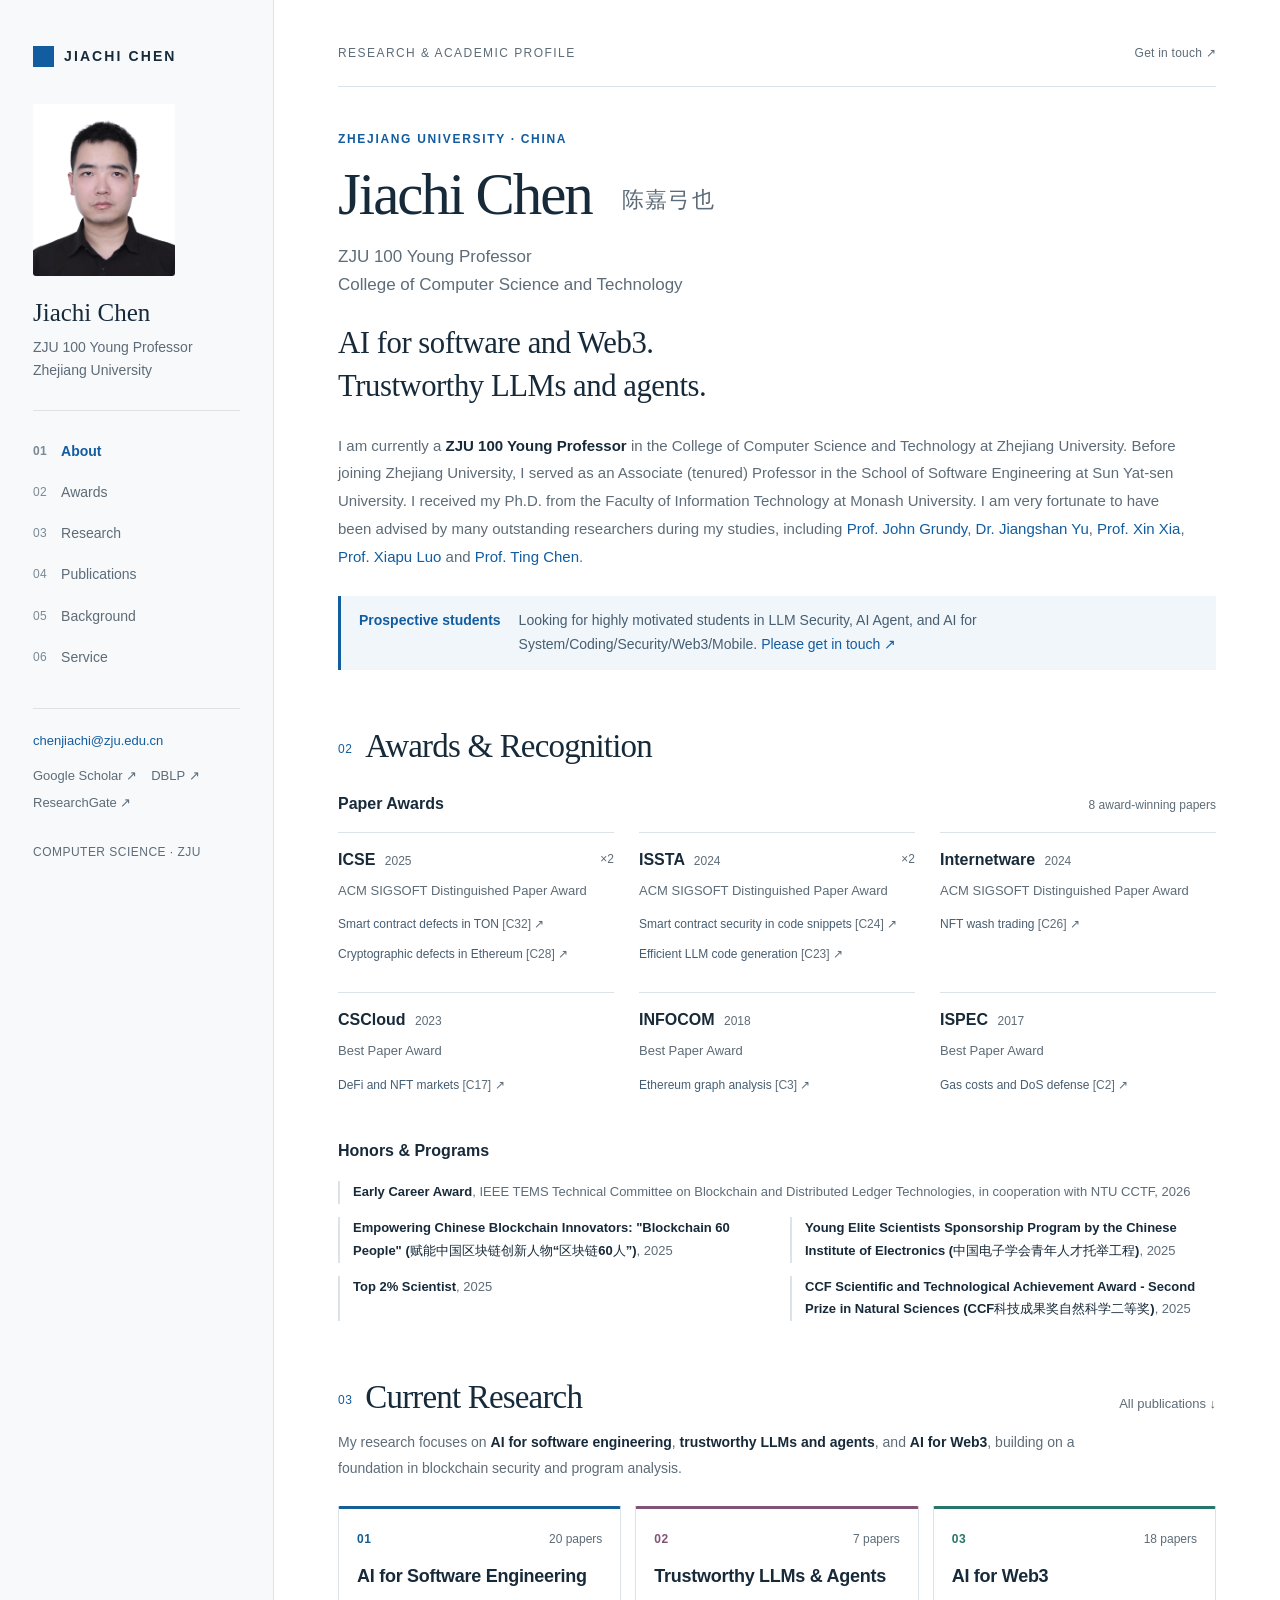
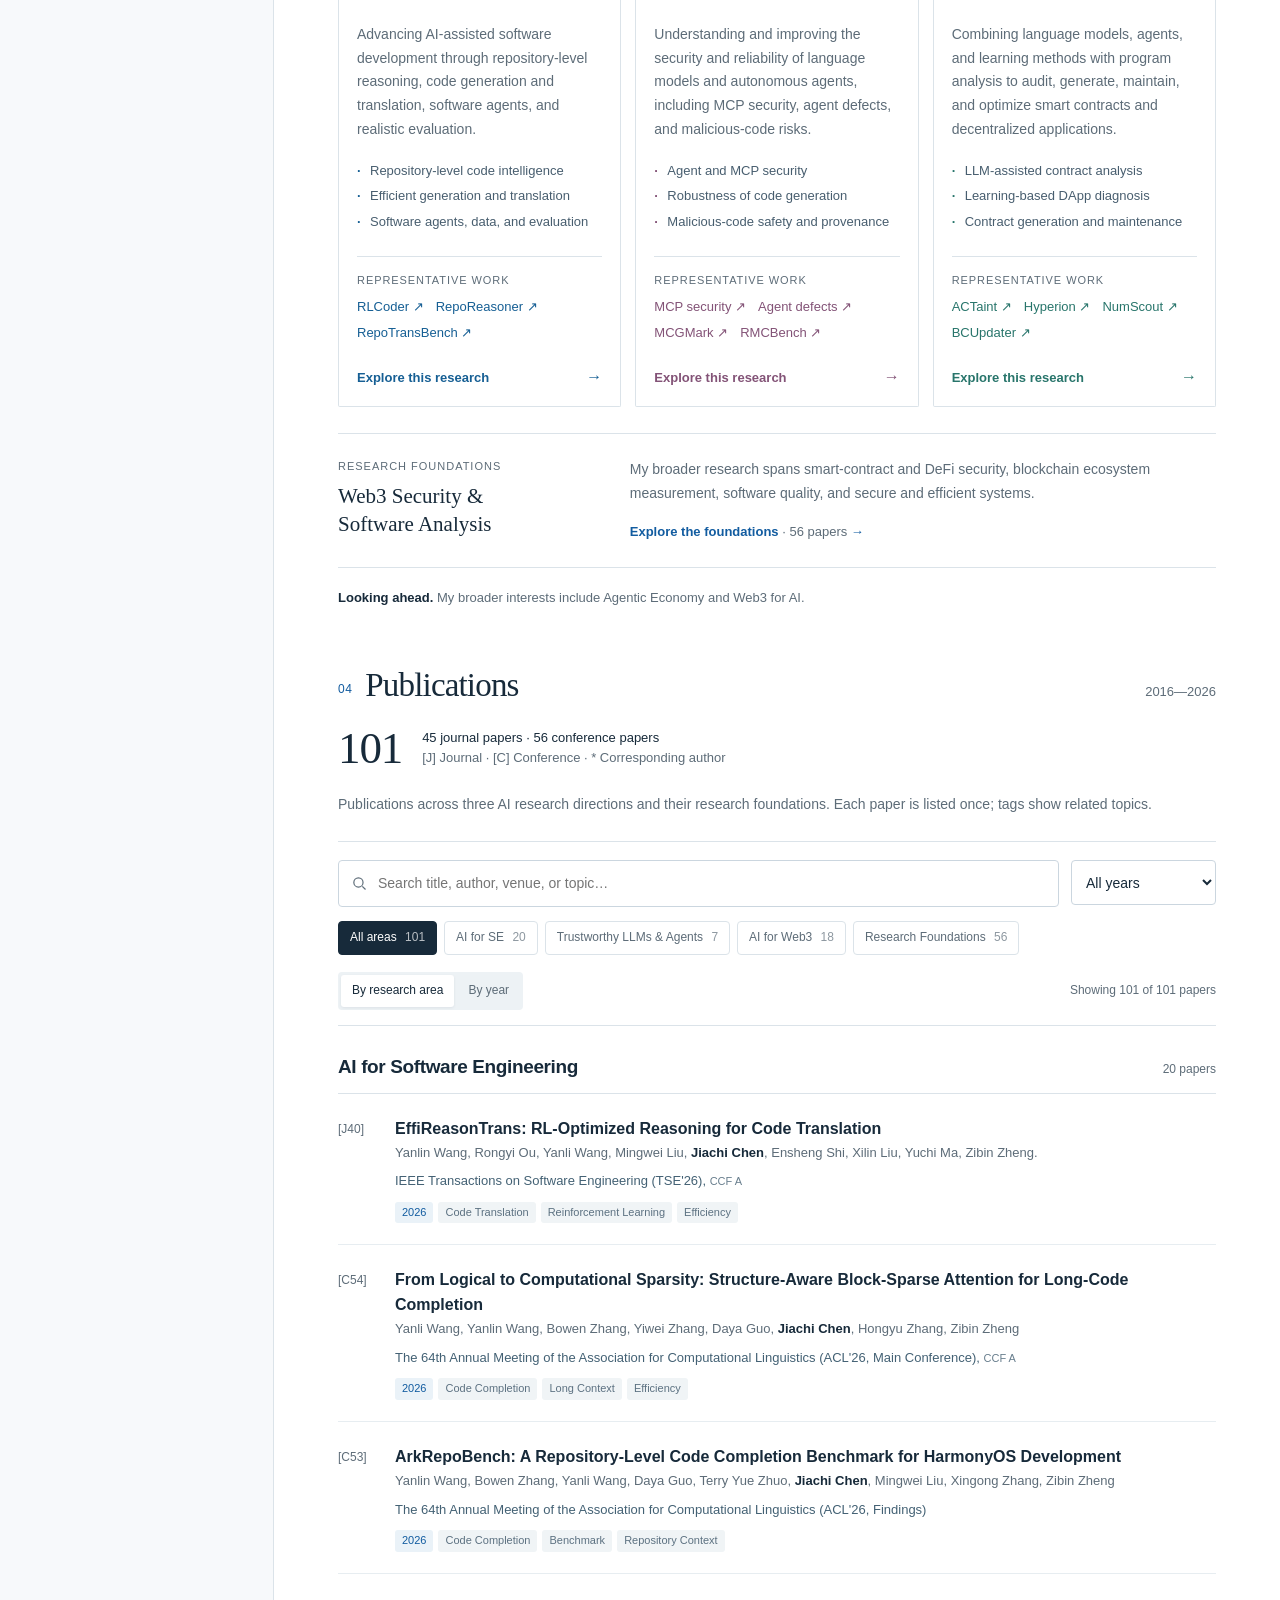
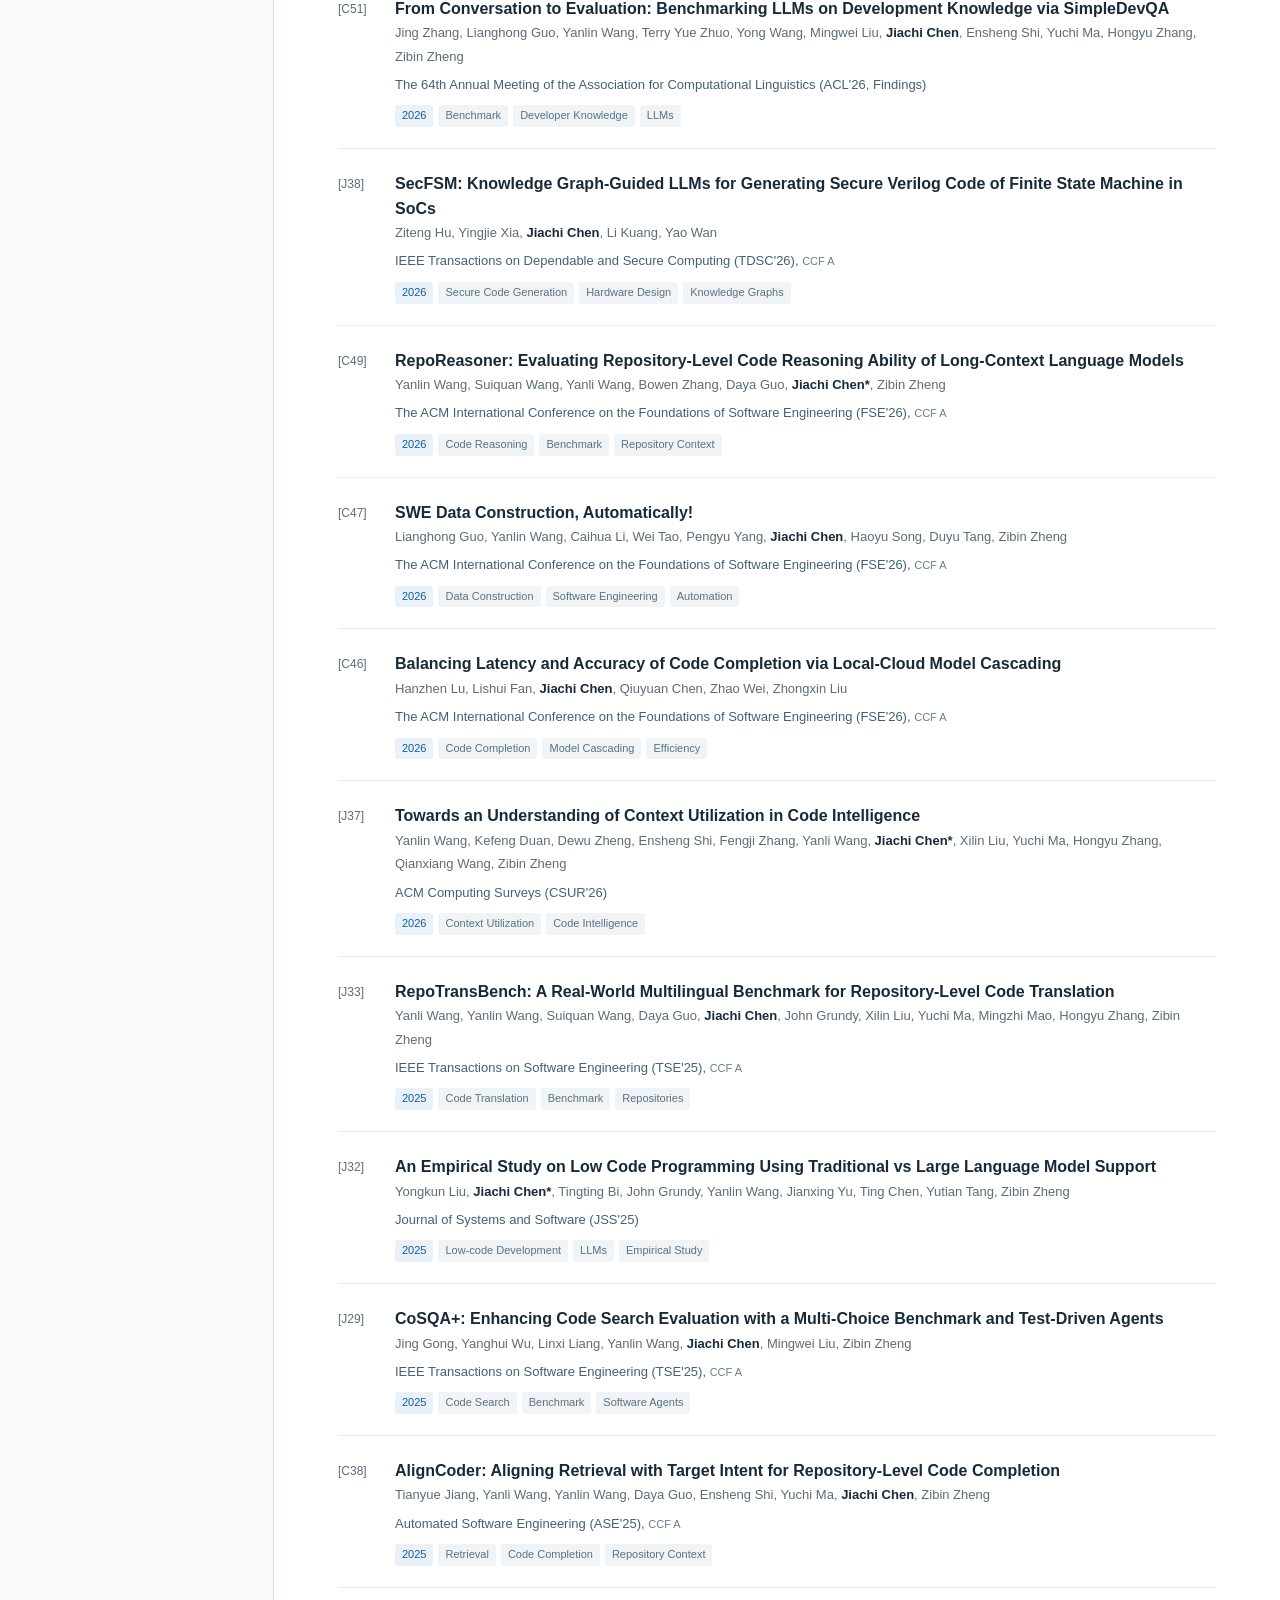
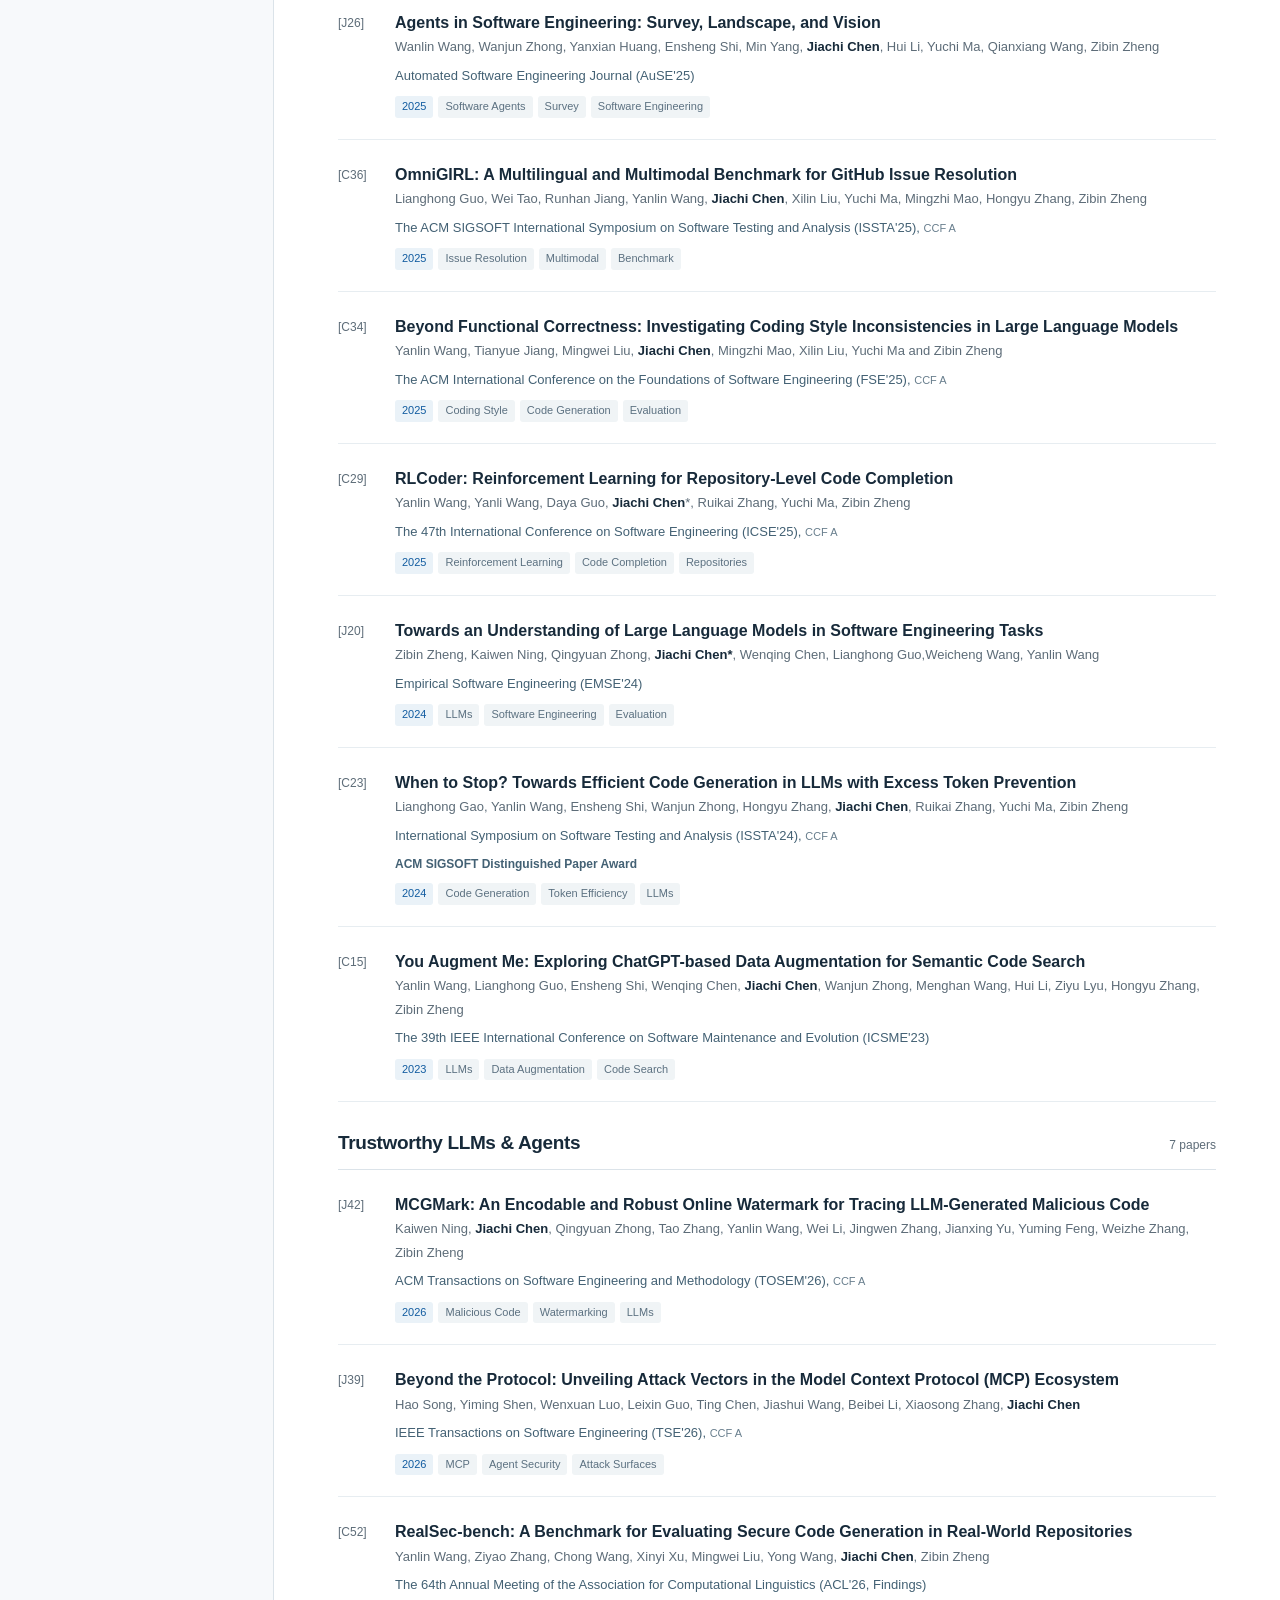
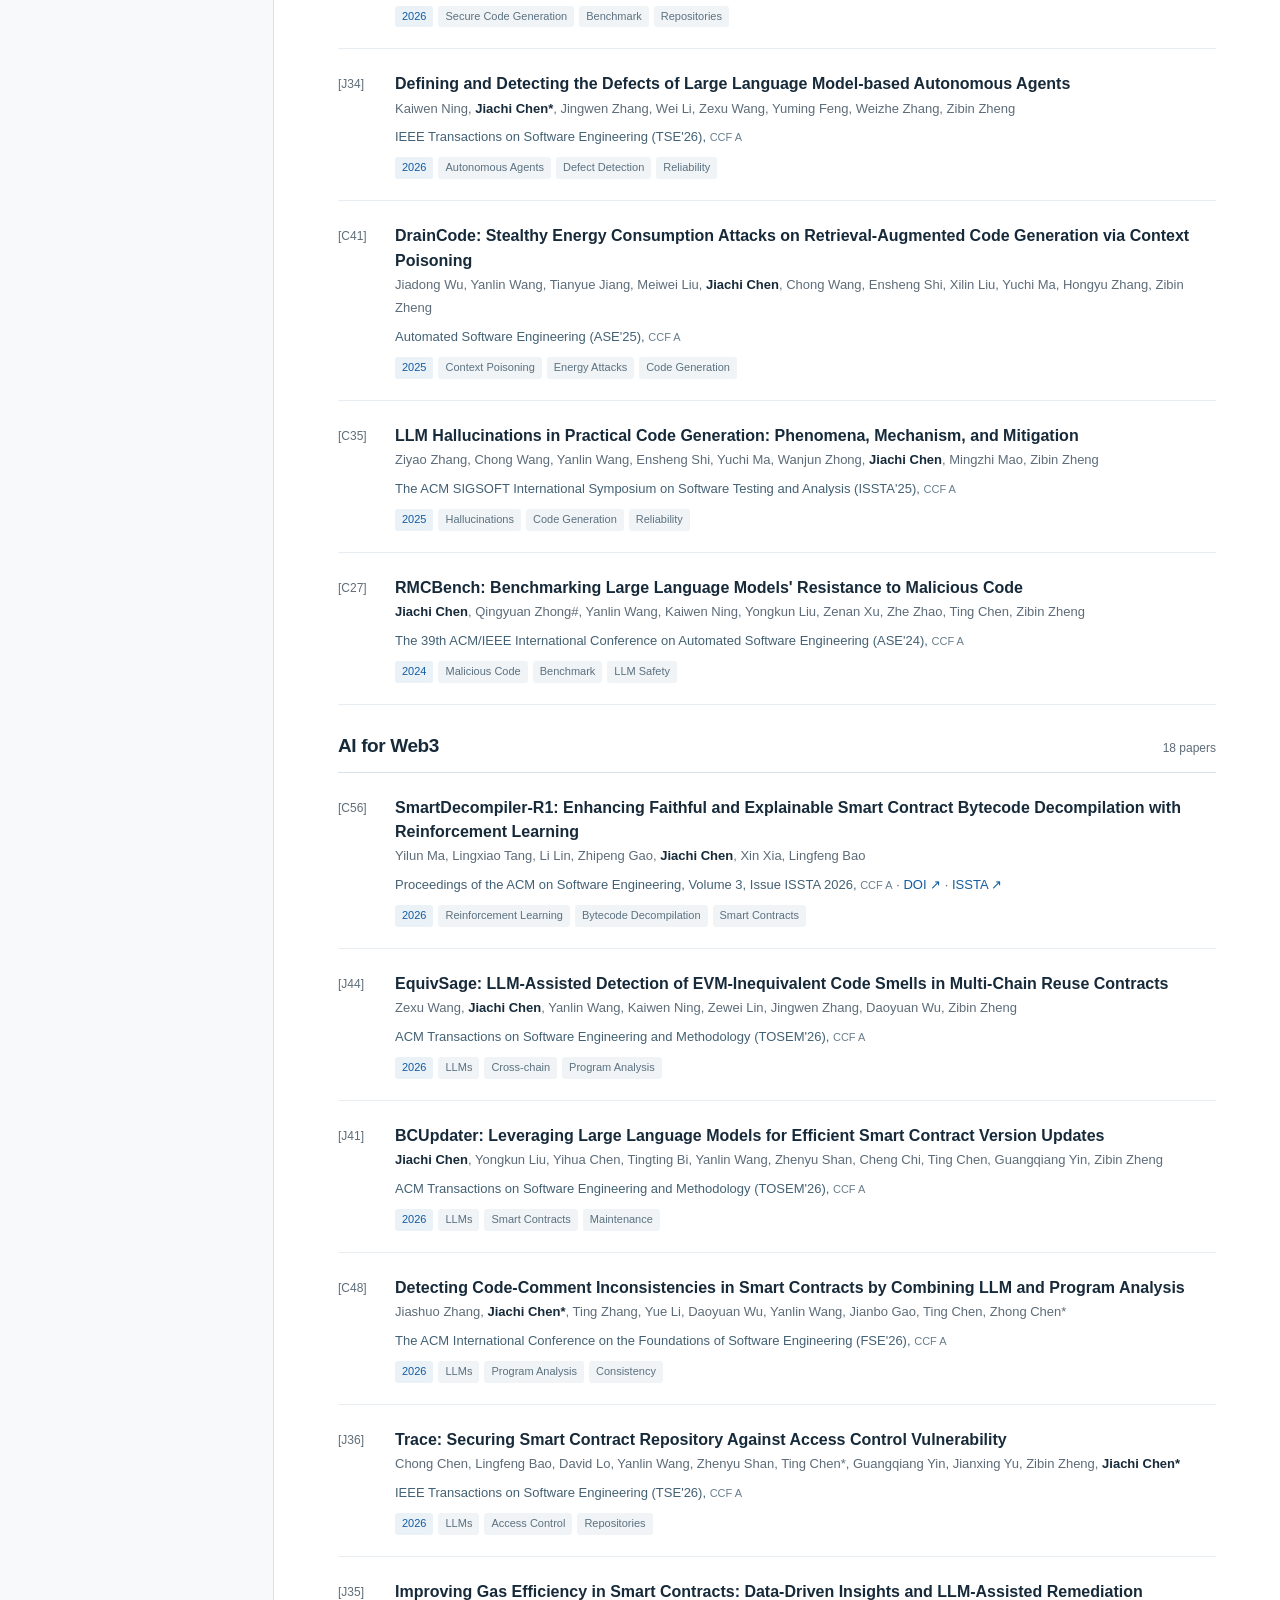
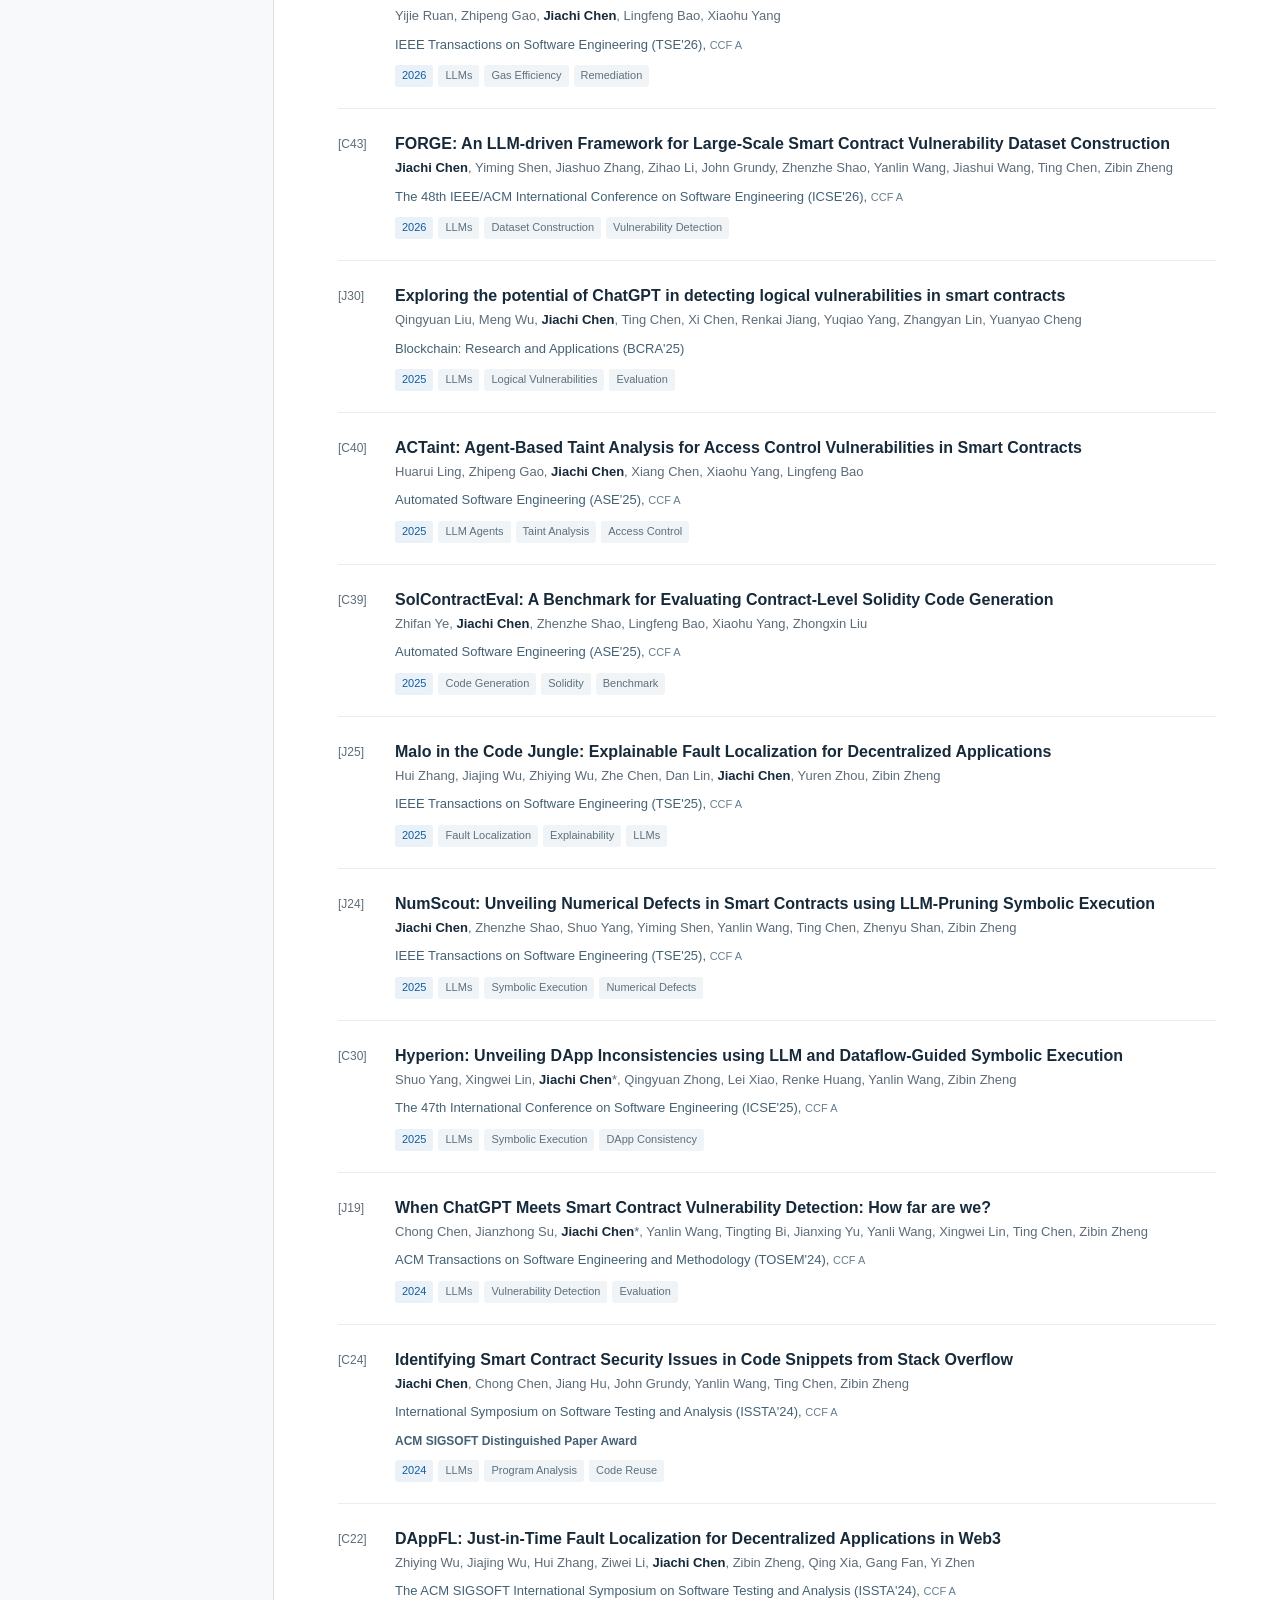
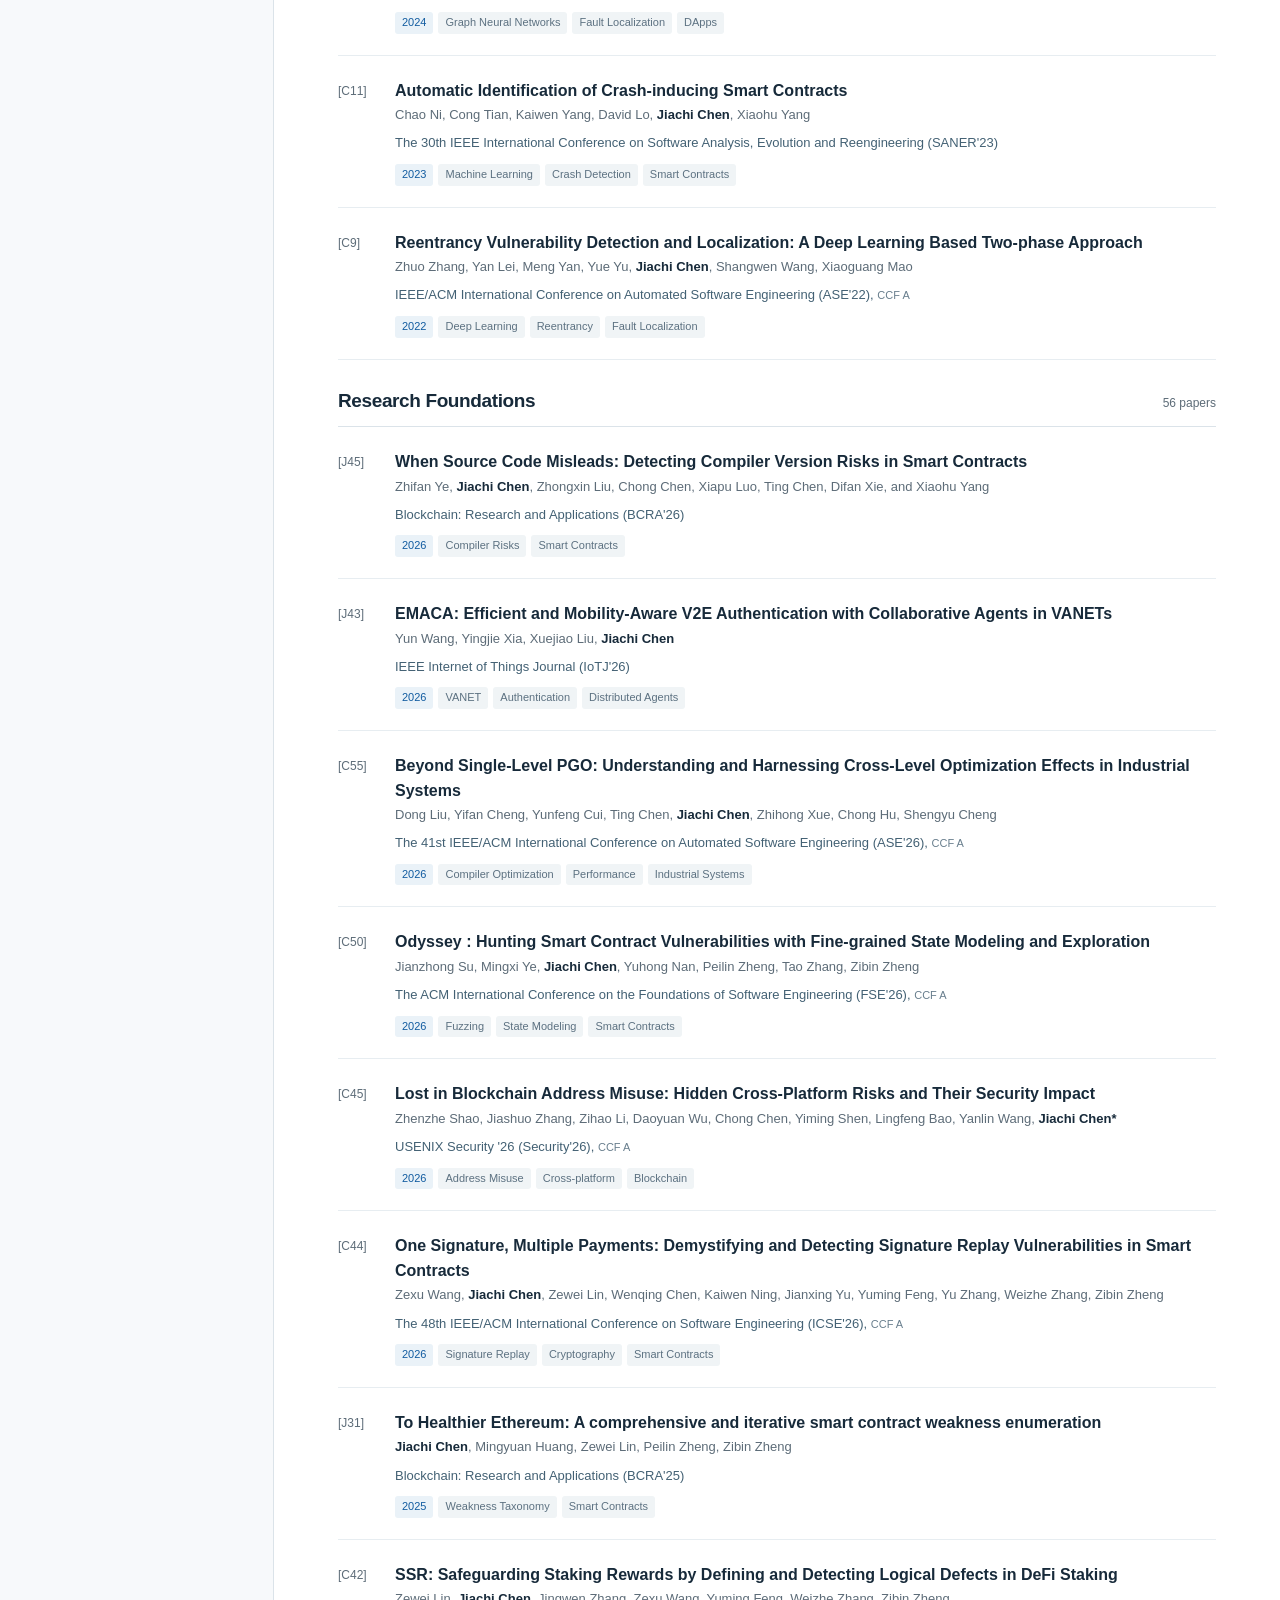
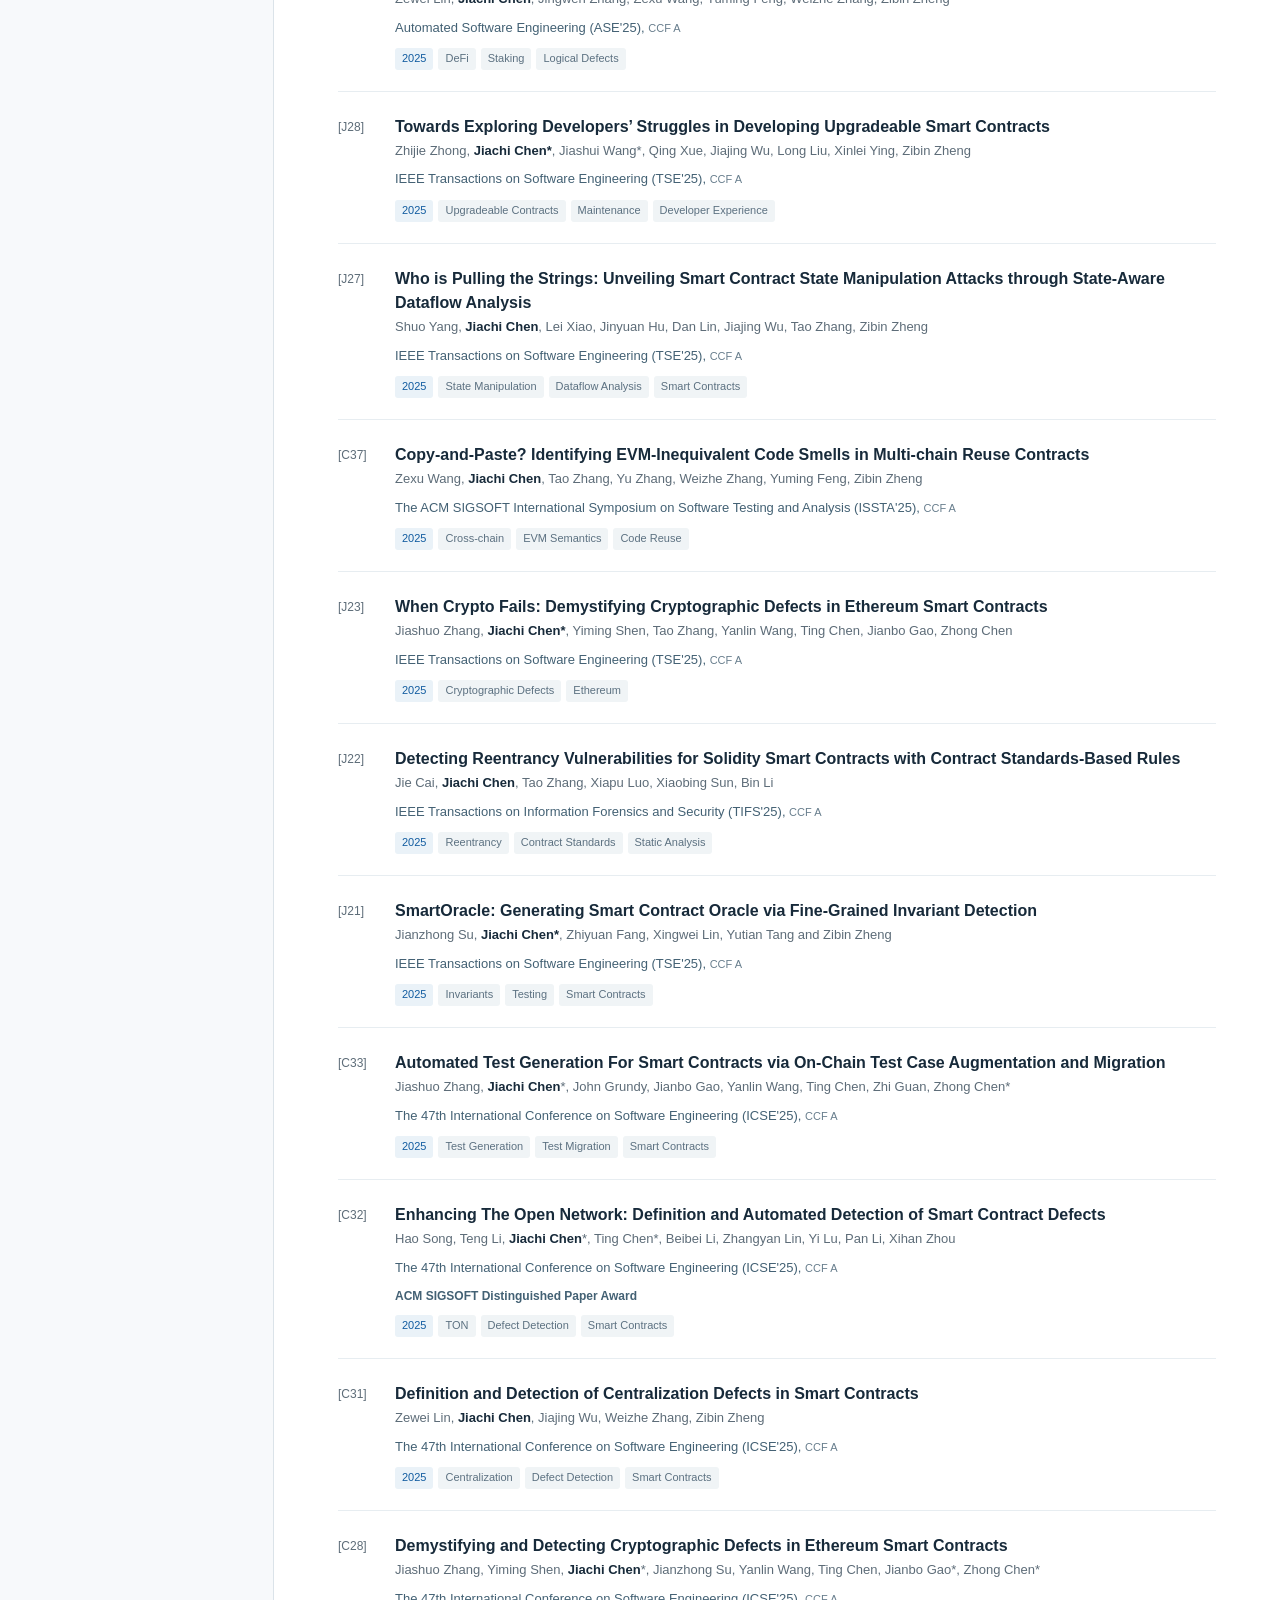
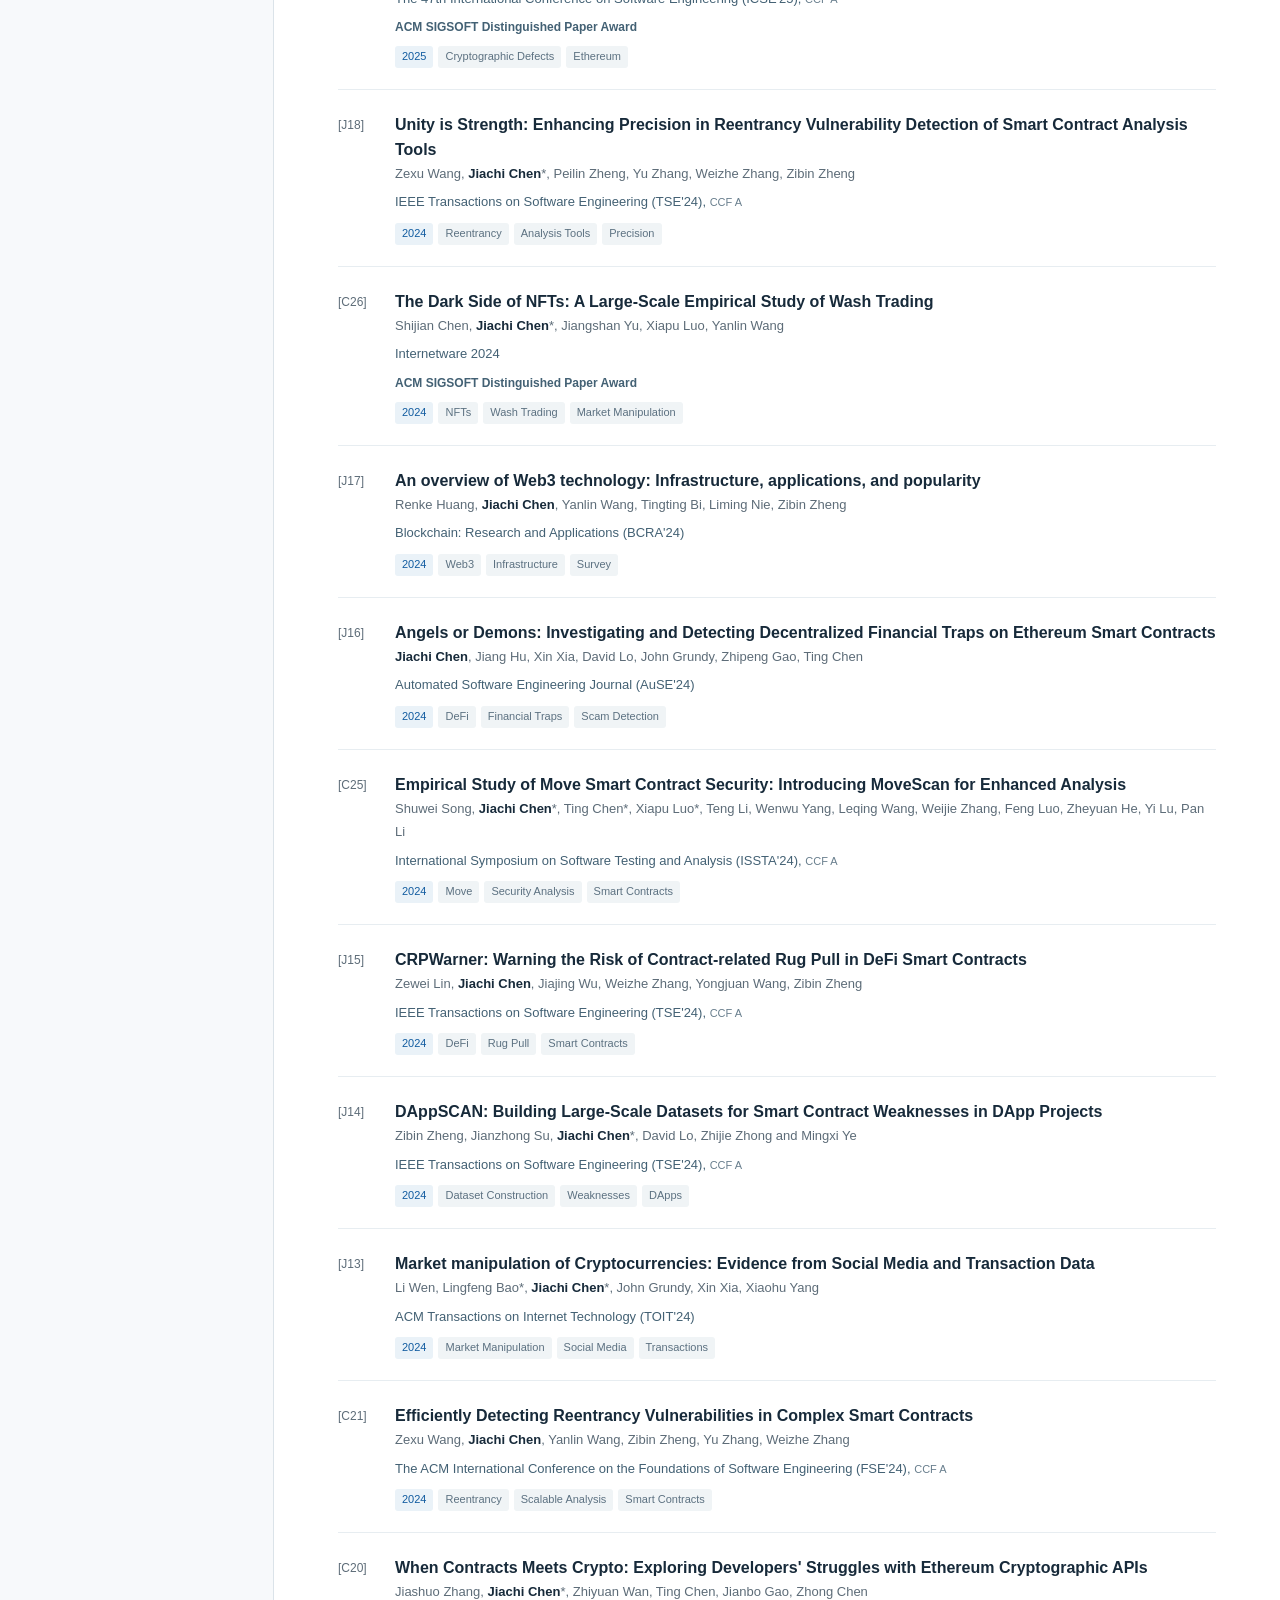
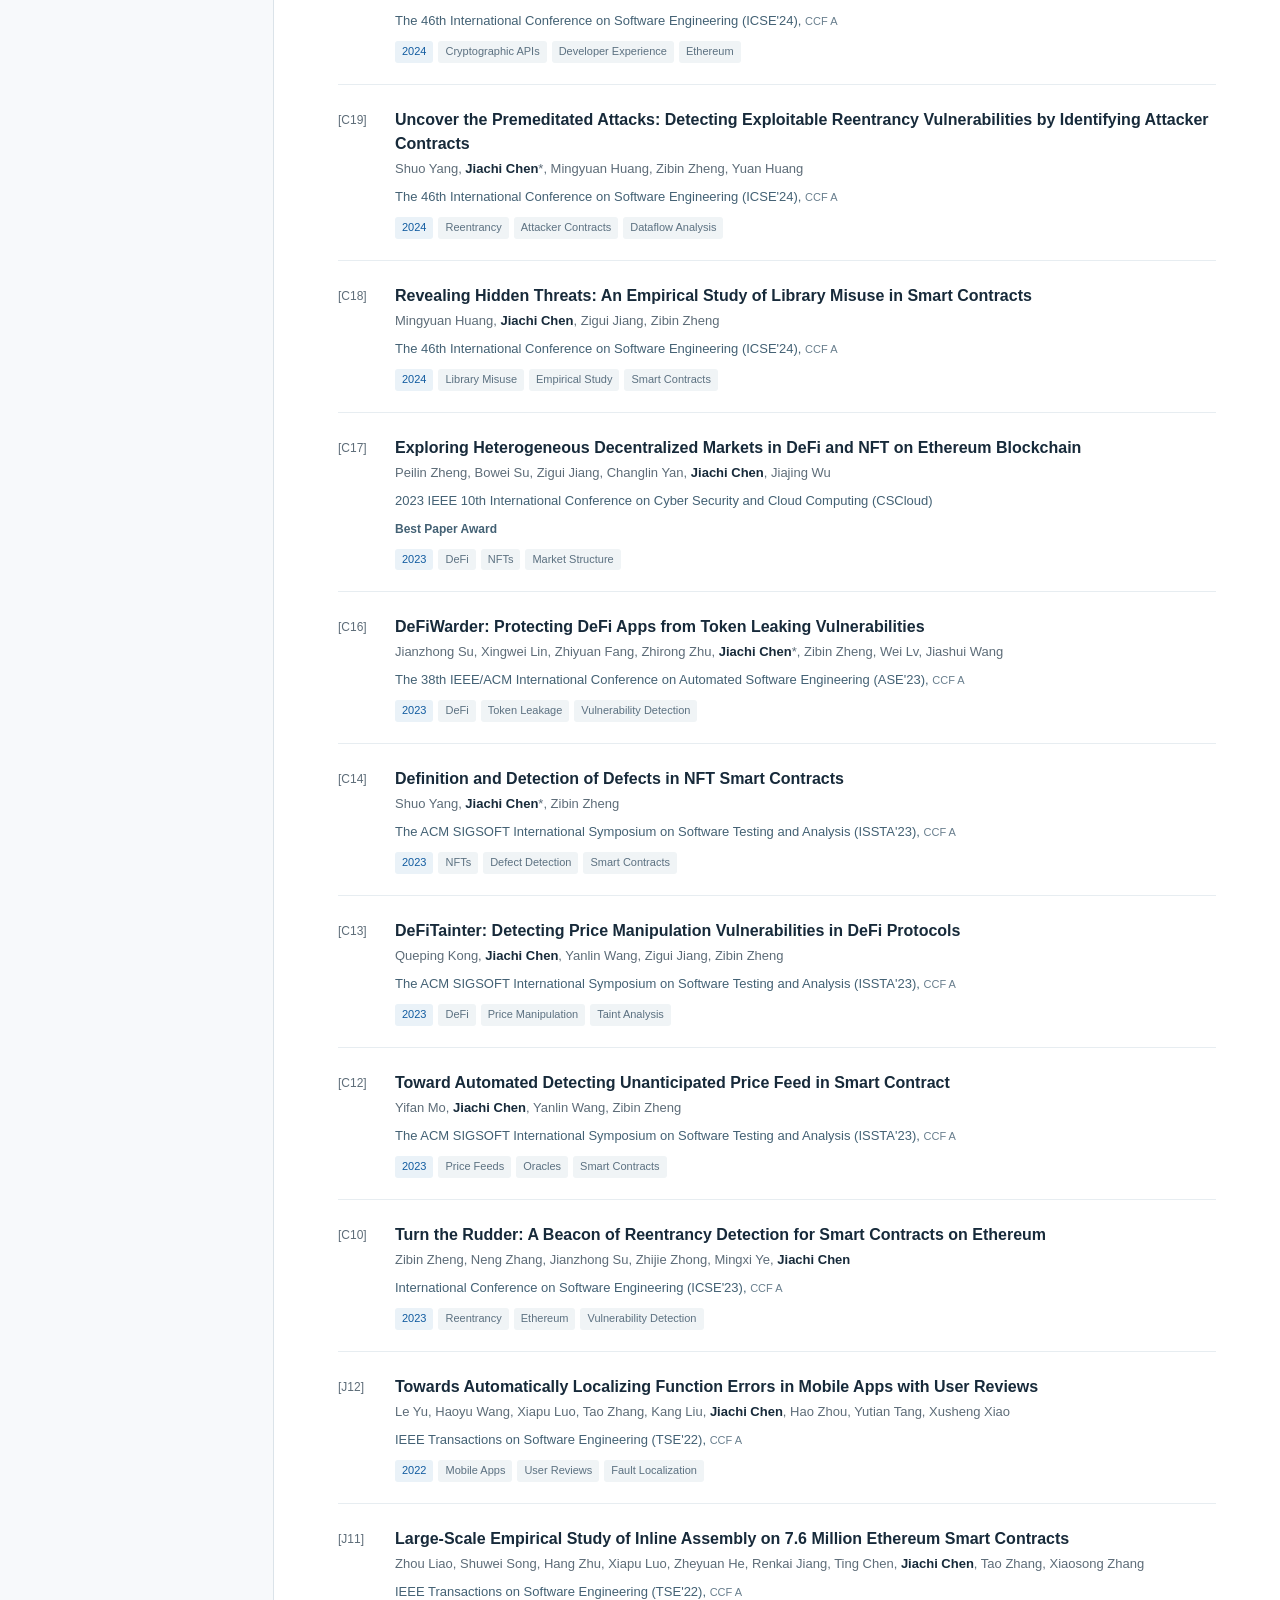
==== commit e67387d6: "Update index.html" ====
--- a/index.html
+++ b/index.html
@@ -43,7 +43,6 @@
       <p class="position">ZJU 100 Young Professor<br>College of Computer Science and Technology</p>
       <div class="mobile-profile-links"><a href="mailto:chenjiachi@zju.edu.cn">Email ↗</a><a href="https://scholar.google.com/citations?user=FpdgEZMAAAAJ&amp;hl=en" target="_blank" rel="noopener noreferrer">Google Scholar ↗</a><a href="https://dblp.uni-trier.de/pid/181/3422.html" target="_blank" rel="noopener noreferrer">DBLP ↗</a><a href="https://www.researchgate.net/profile/Jiachi_Chen2" target="_blank" rel="noopener noreferrer">ResearchGate ↗</a></div>
       <p class="research-statement">AI for software and Web3.<br>Trustworthy LLMs and agents.</p>
-      <a class="award-spotlight" href="#awards"><strong>Paper awards</strong><span>ICSE · ISSTA · Internetware · CSCloud · INFOCOM · ISPEC</span></a>
       <div class="bio"><p>I am currently a <strong>ZJU 100 Young Professor</strong> in the College of Computer Science and Technology at Zhejiang University. Before joining Zhejiang University, I served as an Associate (tenured) Professor in the School of Software Engineering at Sun Yat-sen University. I received my Ph.D. from the Faculty of Information Technology at Monash University. I am very fortunate to have been advised by many outstanding researchers during my studies, including <a href="https://sites.google.com/site/johncgrundy/">Prof. John Grundy</a>, <a href="https://jiangshanyu.github.io/">Dr. Jiangshan Yu</a>, <a href="https://xin-xia.github.io/">Prof. Xin Xia</a>, <a href="http://www4.comp.polyu.edu.hk/~csxluo/">Prof. Xiapu Luo</a> and <a href="https://faculty.uestc.edu.cn/chenting/en/index.htm">Prof. Ting Chen</a>.</p></div>
       <div class="recruiting"><strong>Prospective students</strong><p>Looking for highly motivated students in LLM Security, AI Agent, and AI for System/Coding/Security/Web3/Mobile. <a href="mailto:chenjiachi@zju.edu.cn">Please get in touch ↗</a></p></div>
     </section>
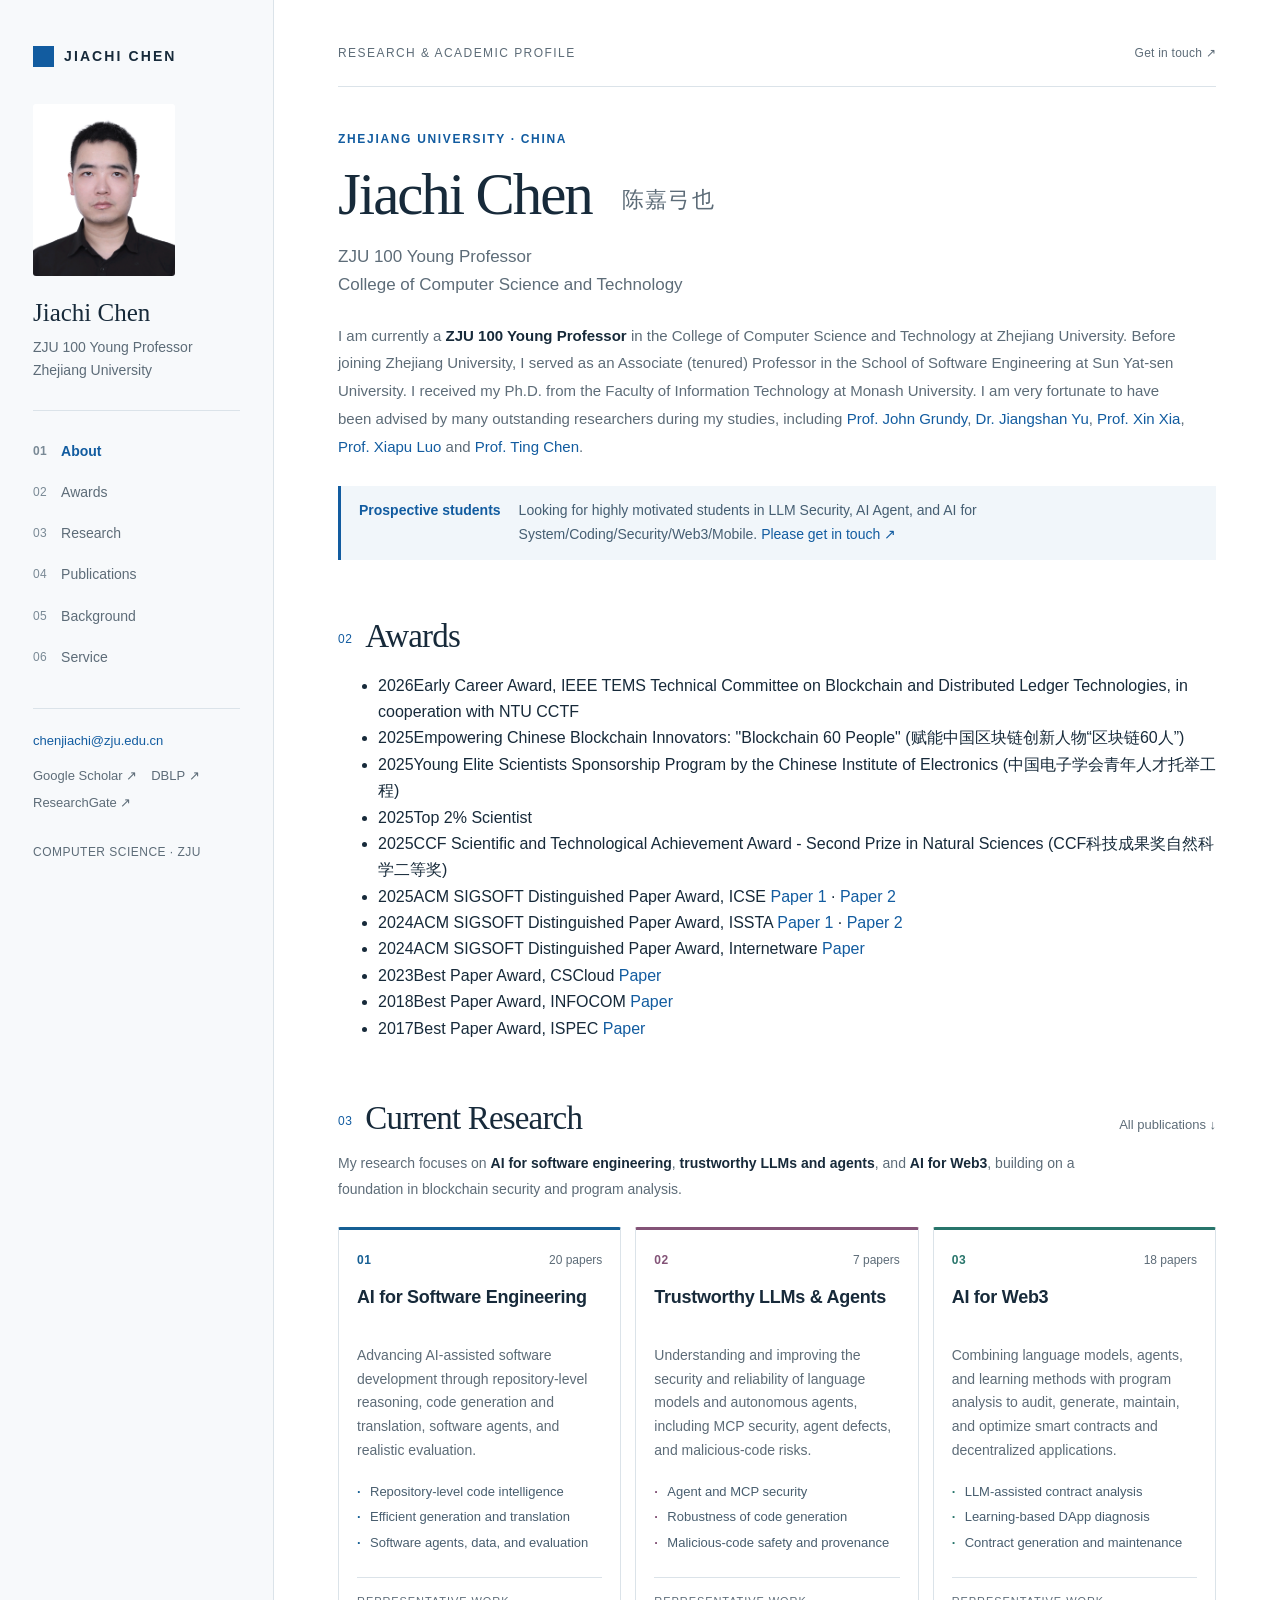
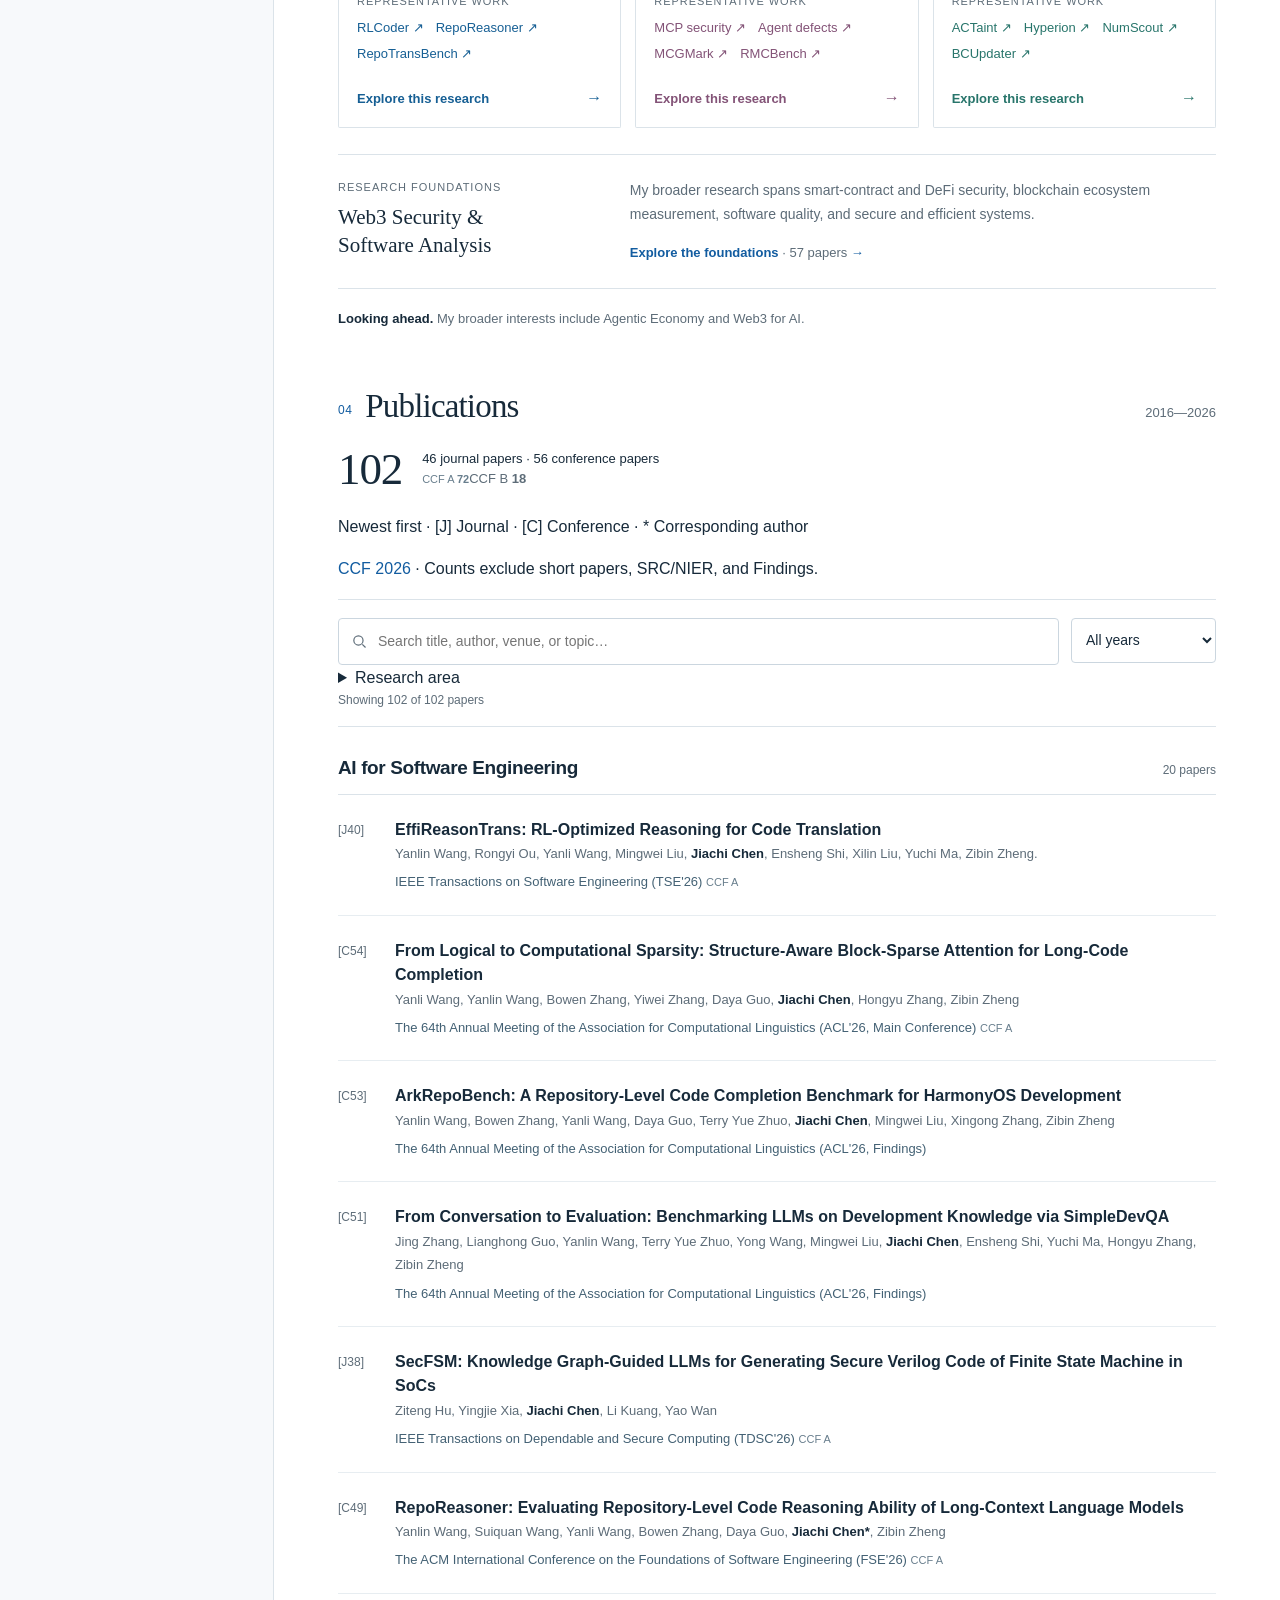
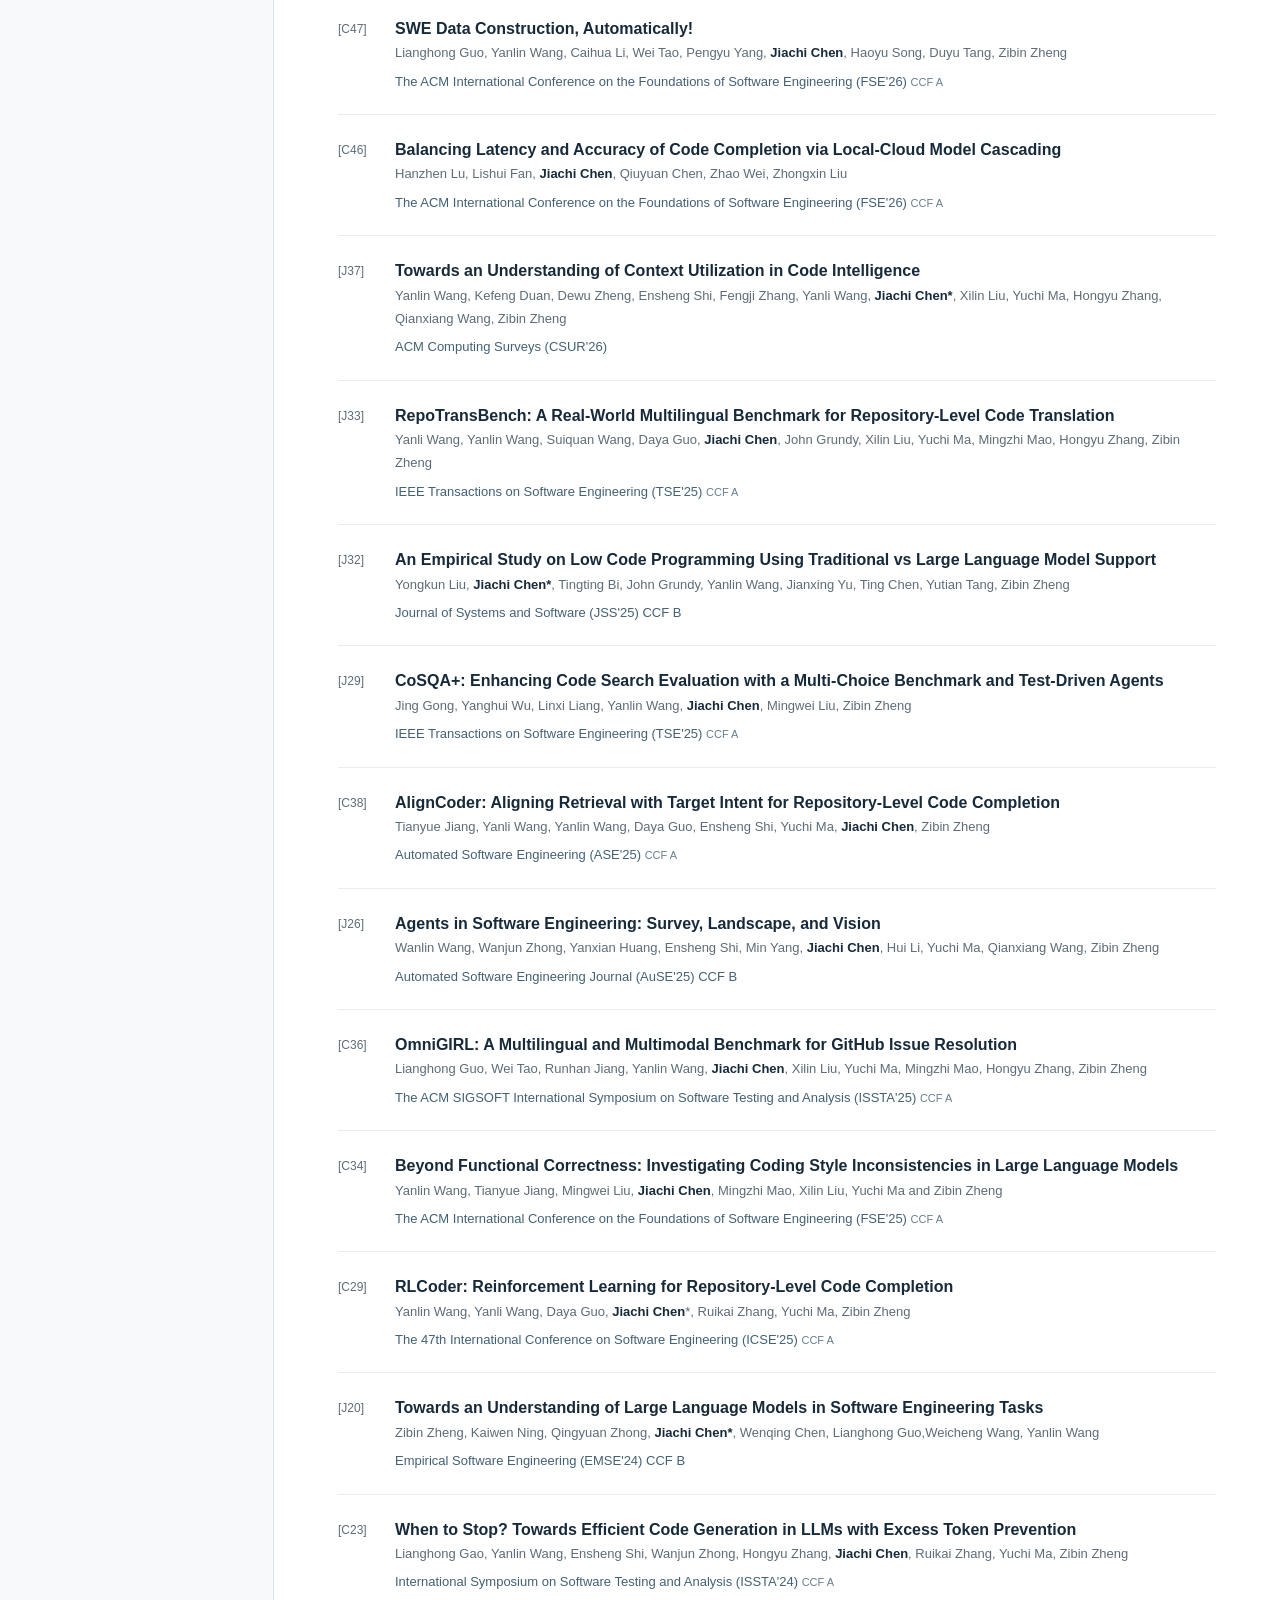
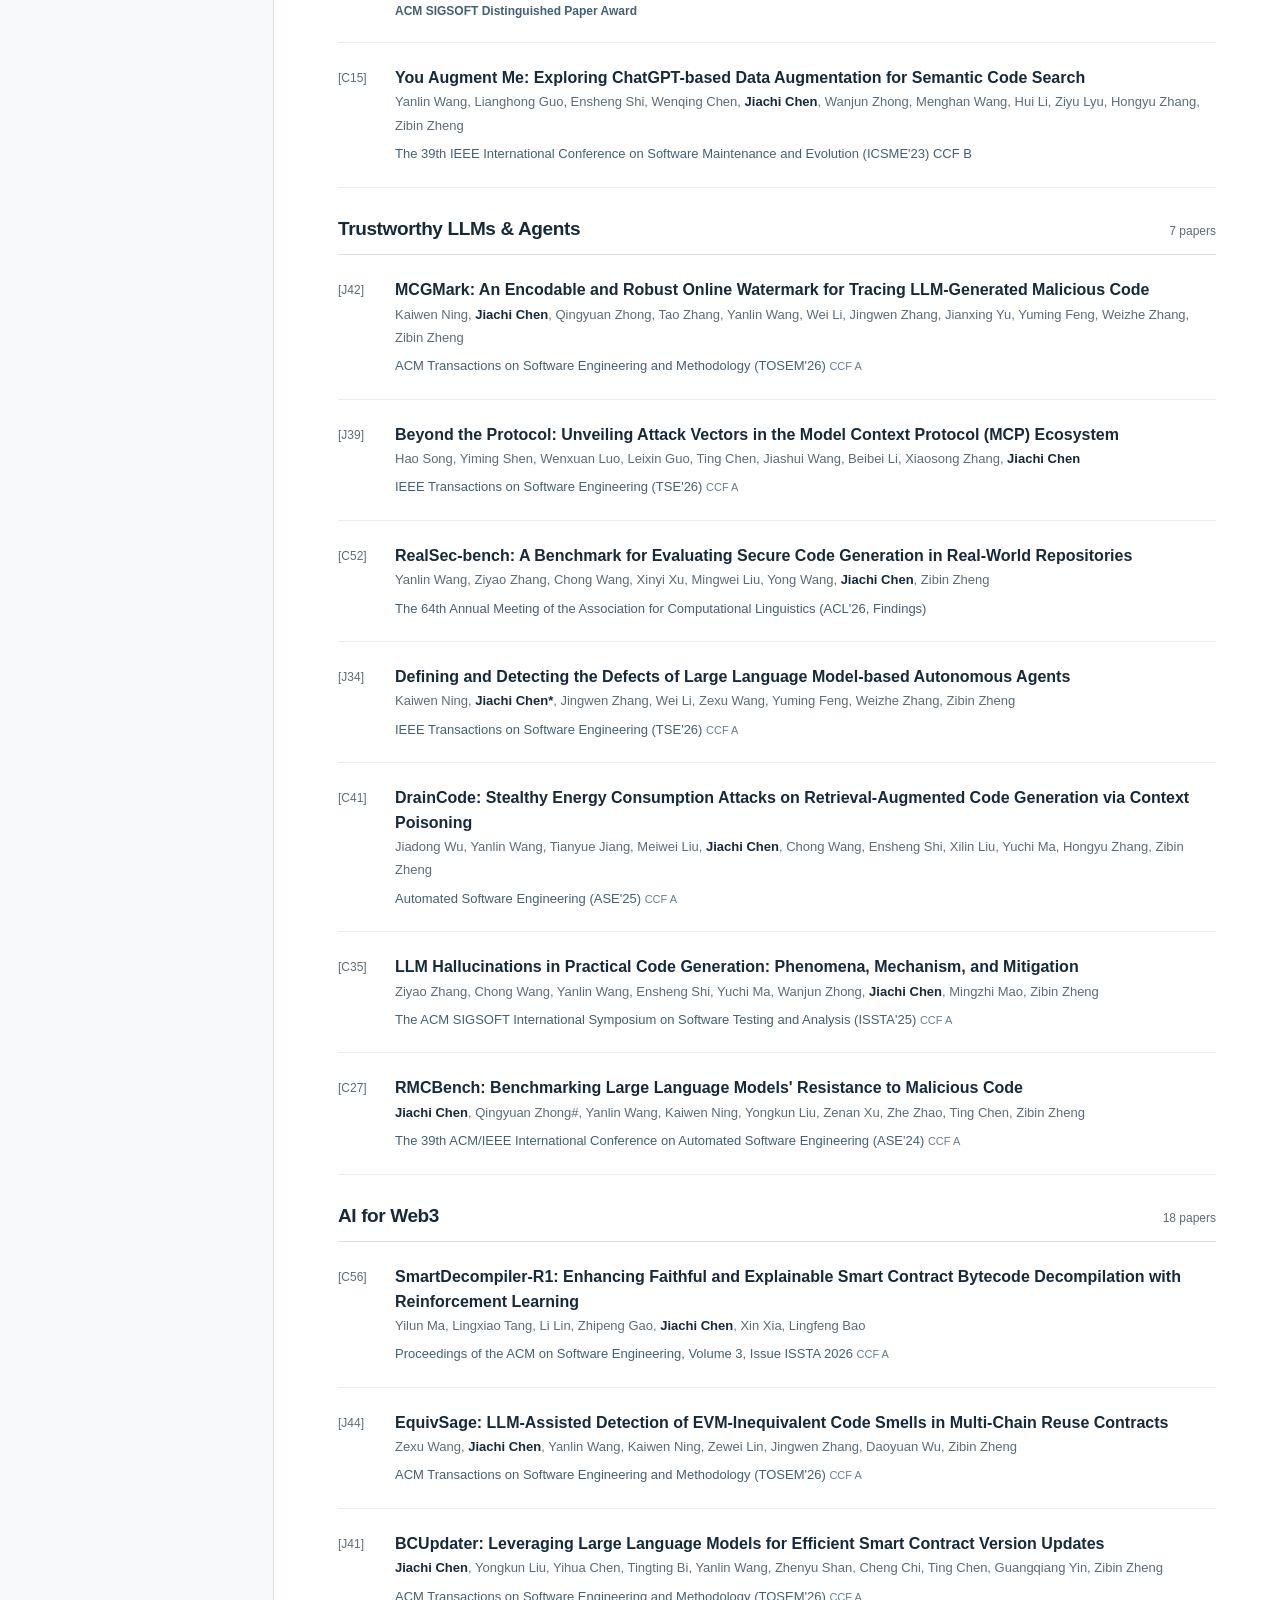
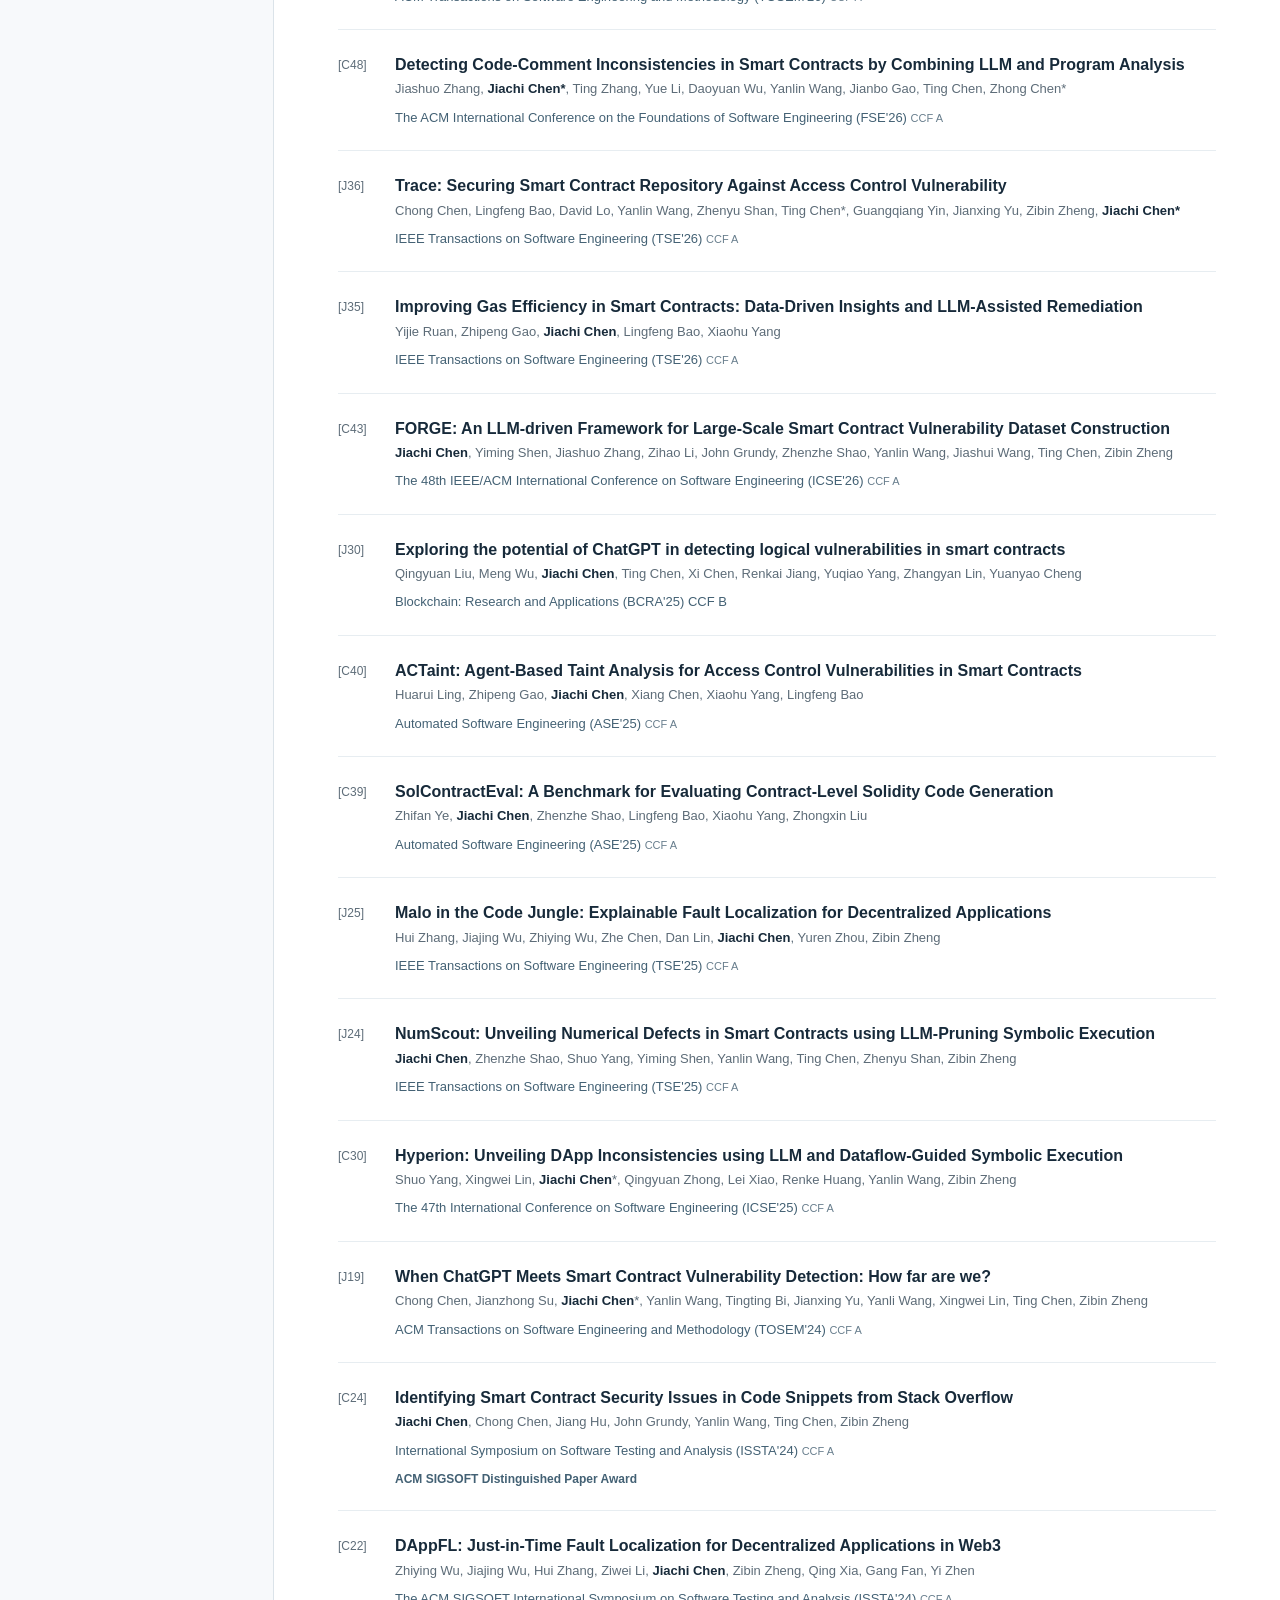
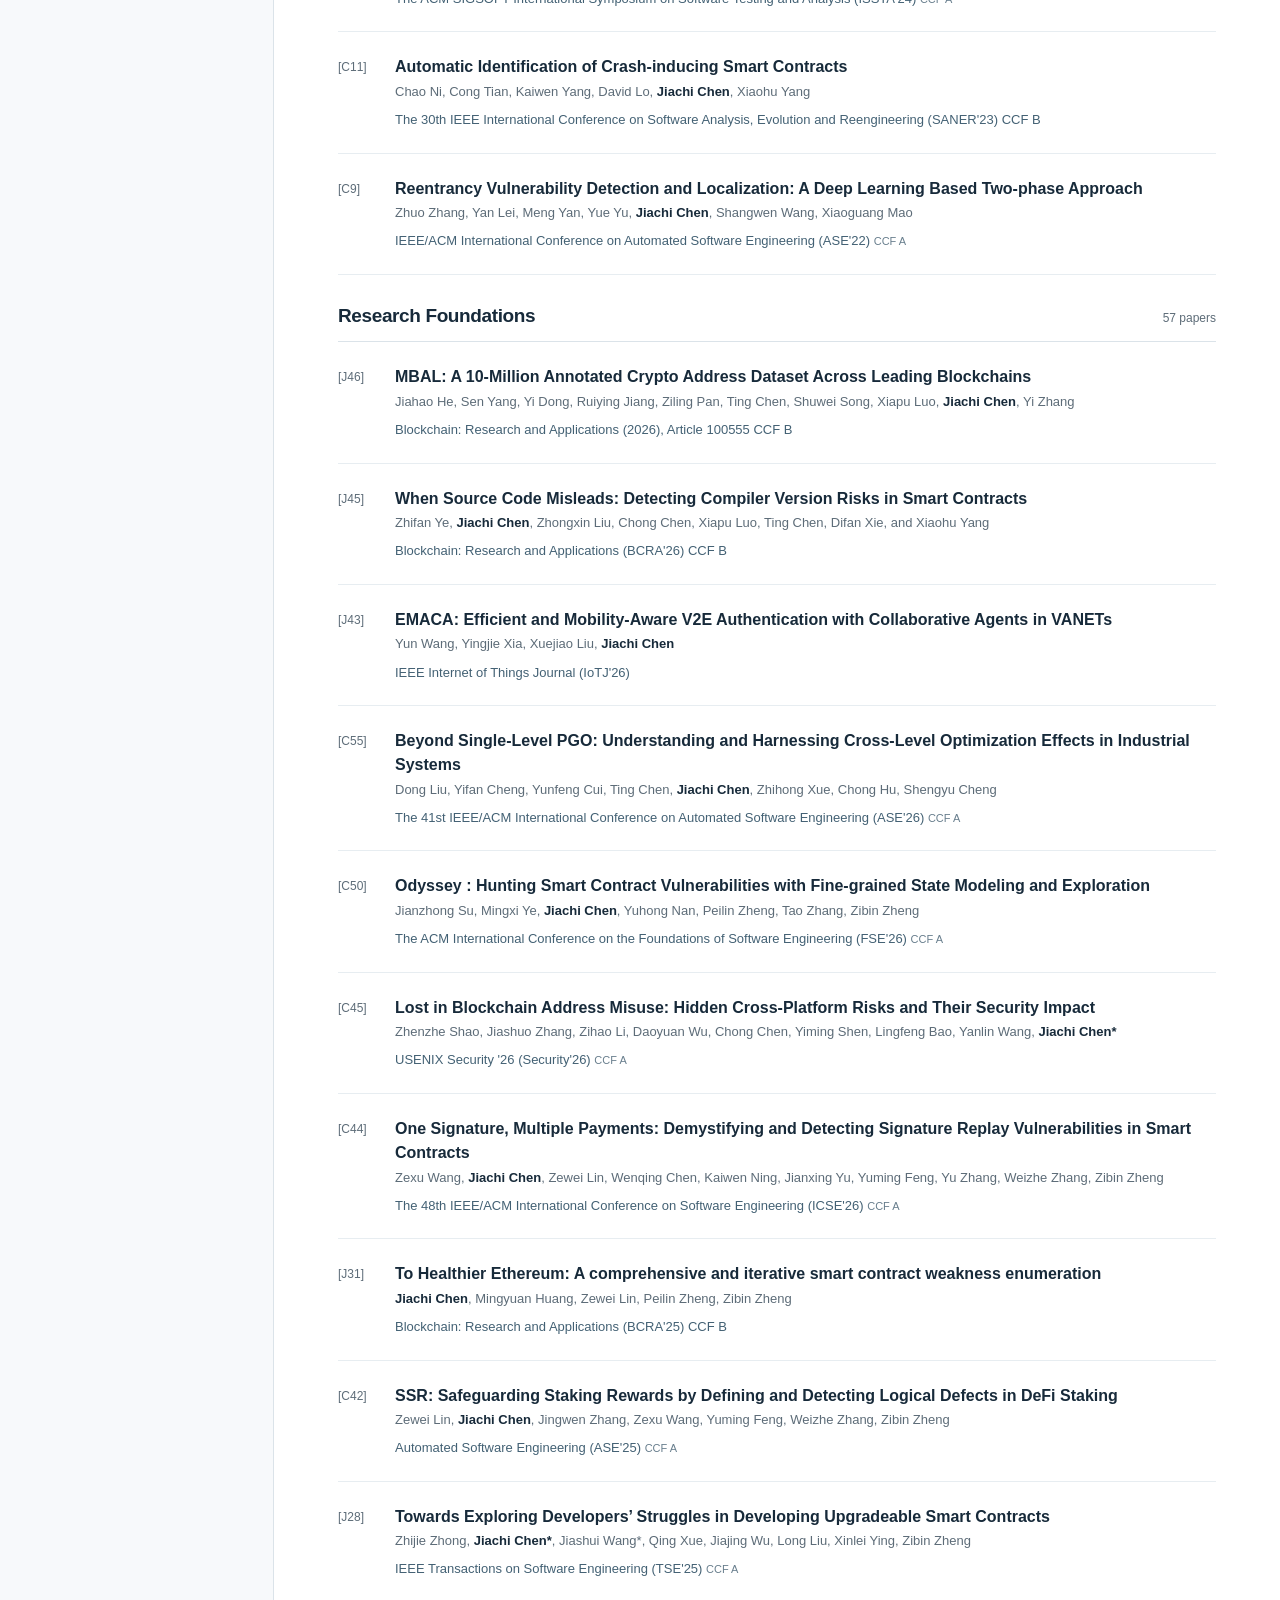
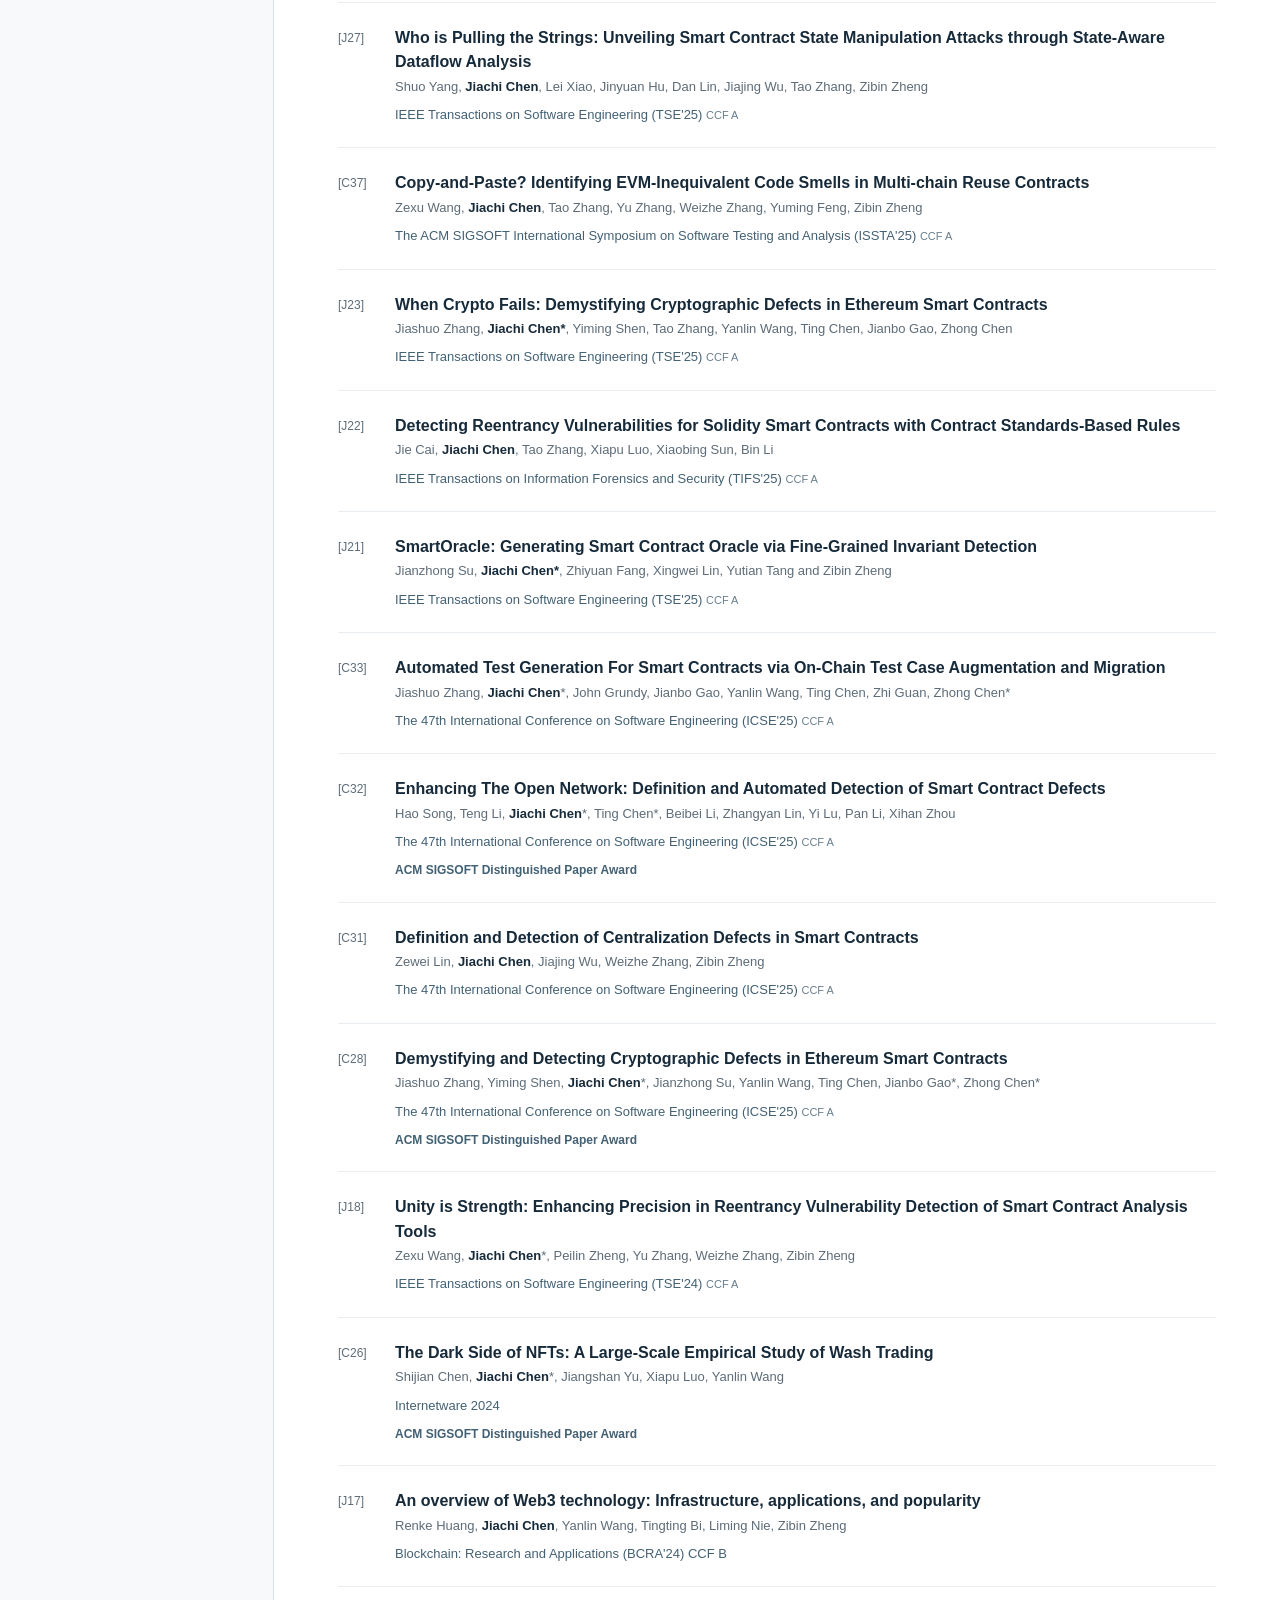
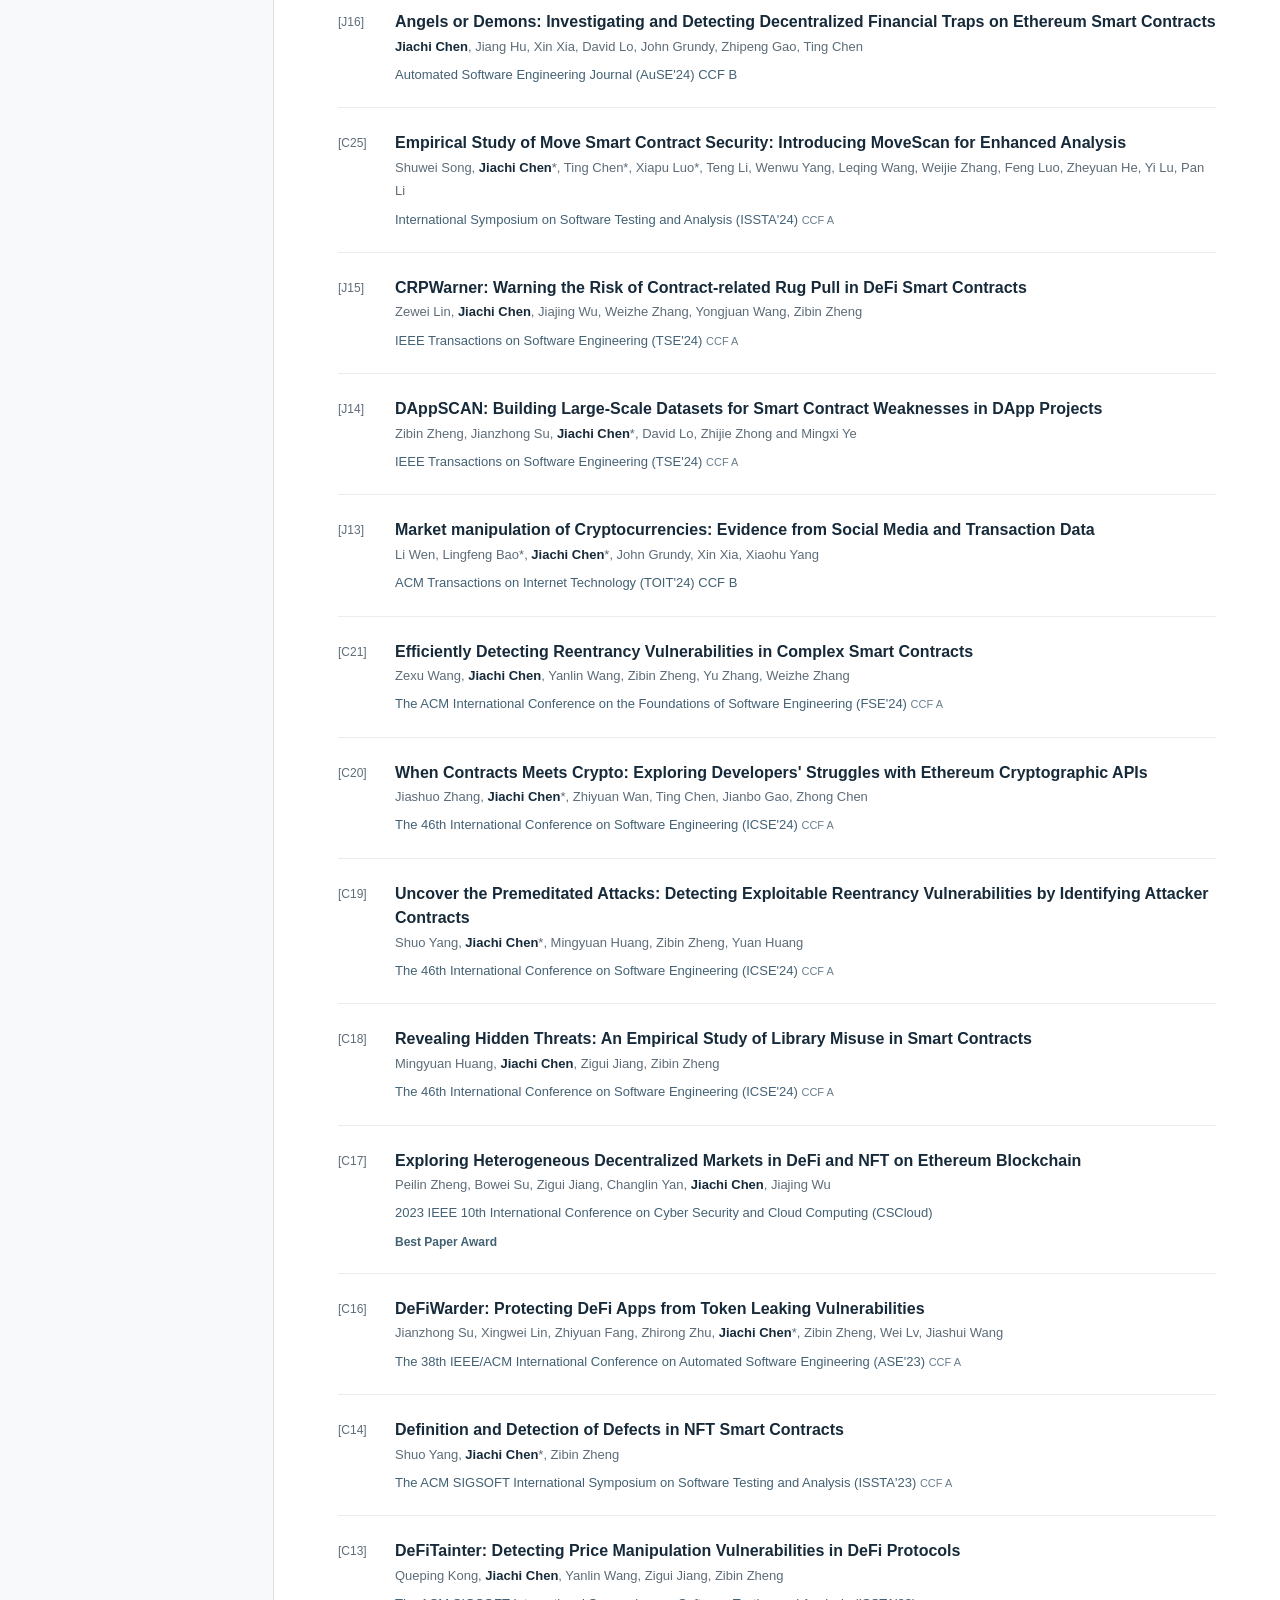
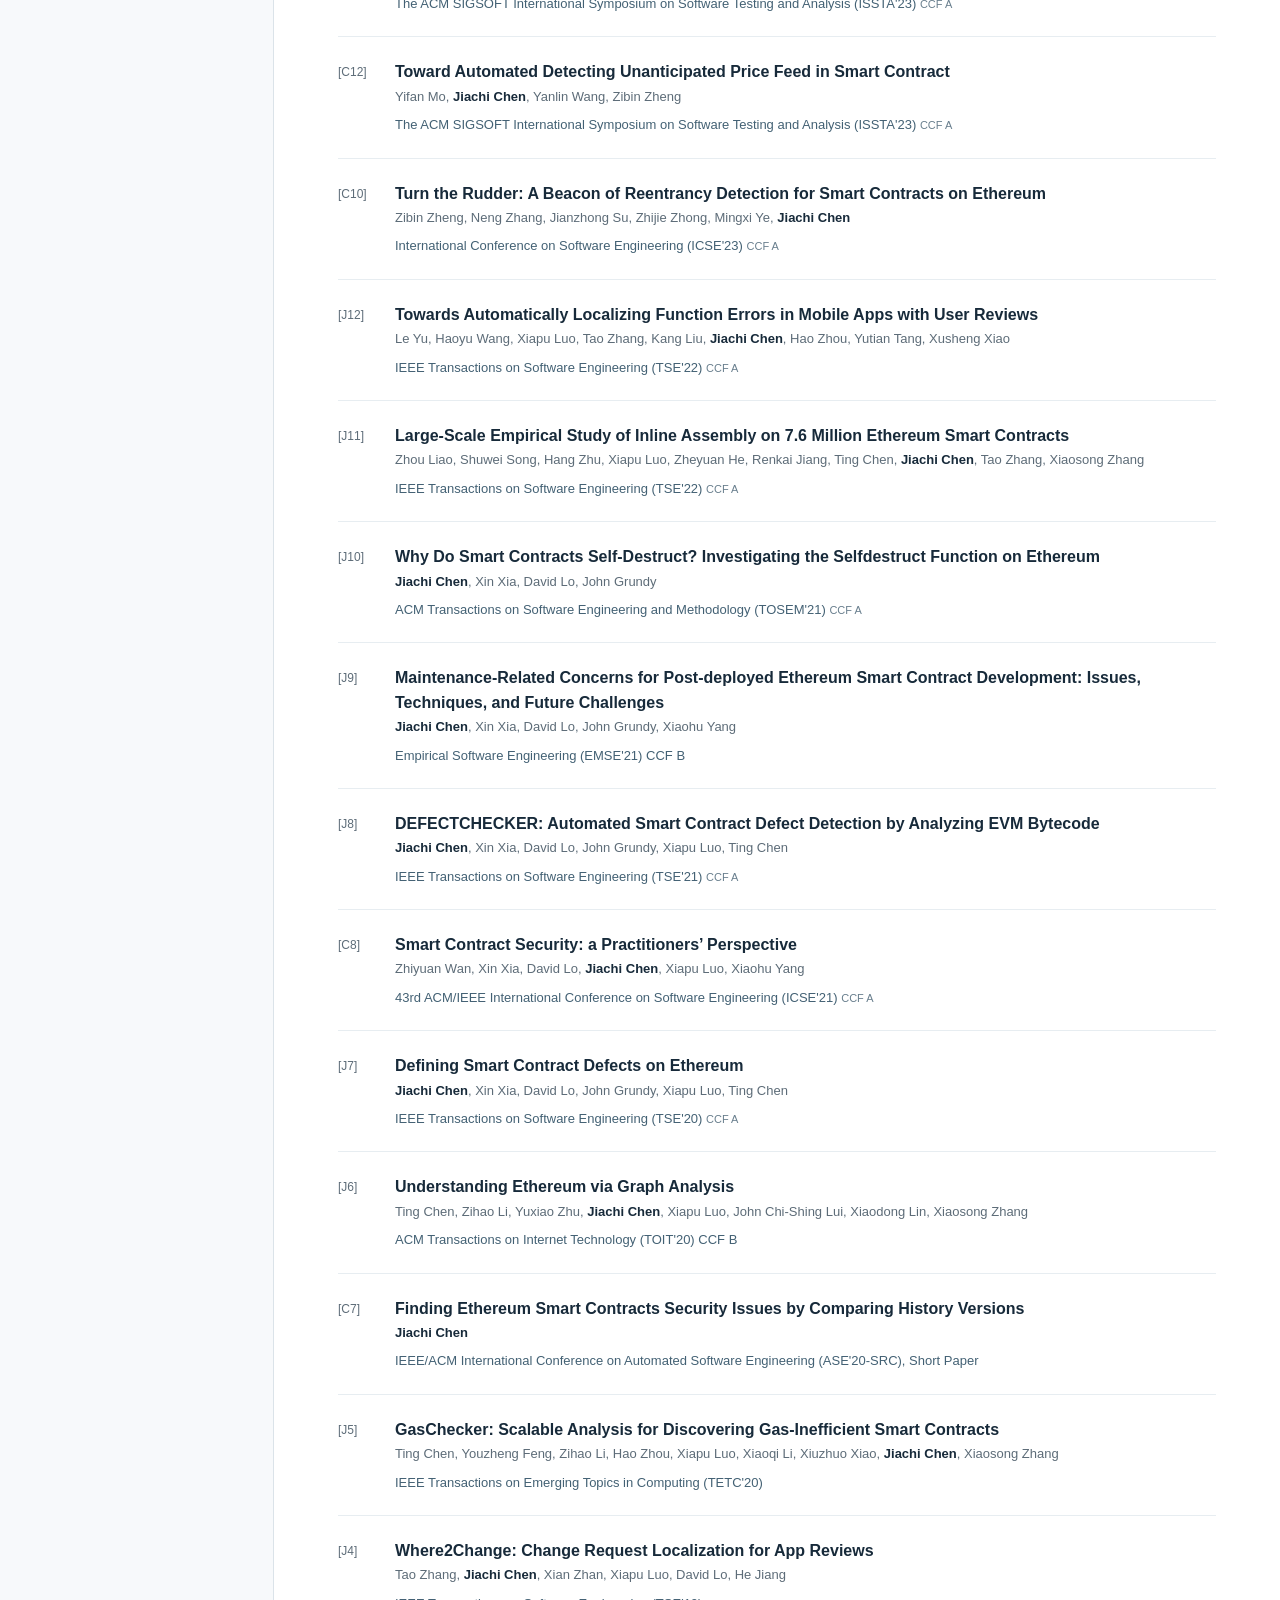
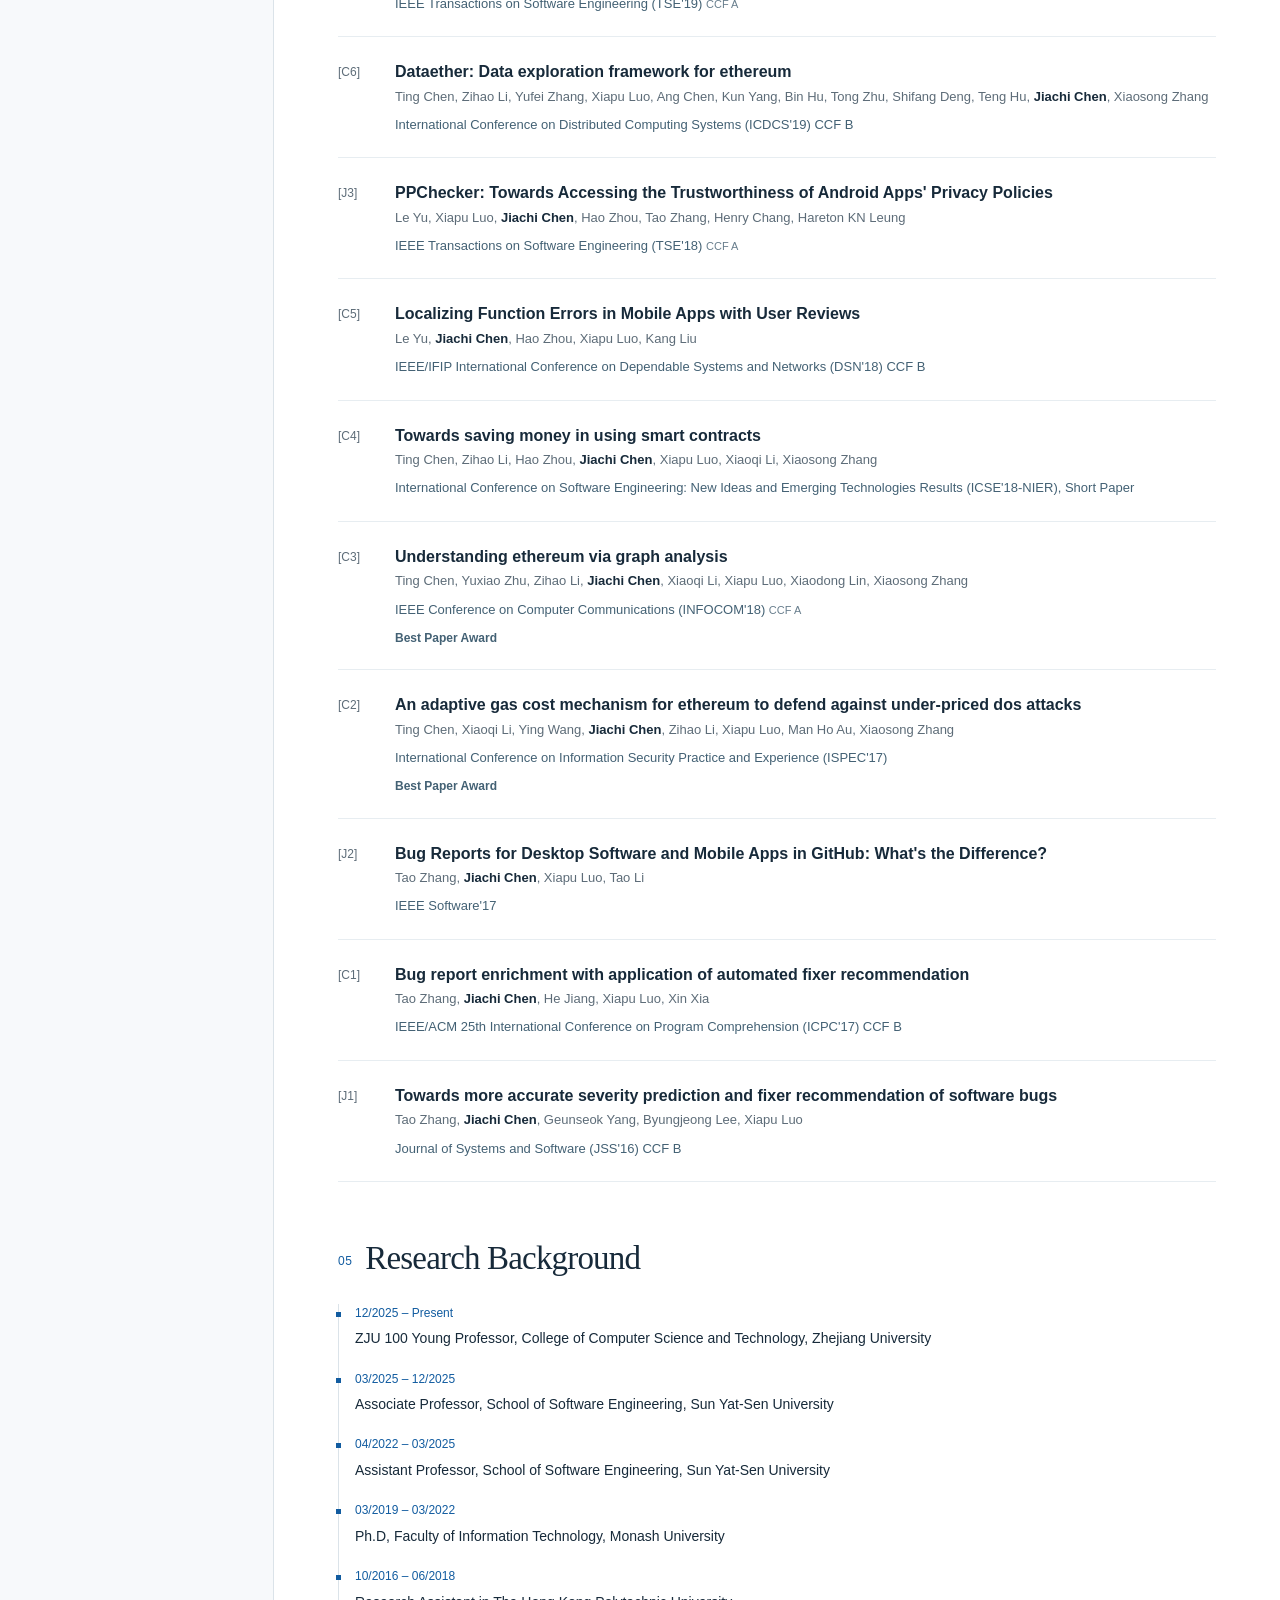
==== commit 7d527459: "Update index.html" ====
--- a/index.html
+++ b/index.html
@@ -42,16 +42,12 @@
       <h1 id="profile-heading">Jiachi Chen <span class="chinese-name" lang="zh-CN">陈嘉弓也</span></h1>
       <p class="position">ZJU 100 Young Professor<br>College of Computer Science and Technology</p>
       <div class="mobile-profile-links"><a href="mailto:chenjiachi@zju.edu.cn">Email ↗</a><a href="https://scholar.google.com/citations?user=FpdgEZMAAAAJ&amp;hl=en" target="_blank" rel="noopener noreferrer">Google Scholar ↗</a><a href="https://dblp.uni-trier.de/pid/181/3422.html" target="_blank" rel="noopener noreferrer">DBLP ↗</a><a href="https://www.researchgate.net/profile/Jiachi_Chen2" target="_blank" rel="noopener noreferrer">ResearchGate ↗</a></div>
-      <p class="research-statement">AI for software and Web3.<br>Trustworthy LLMs and agents.</p>
       <div class="bio"><p>I am currently a <strong>ZJU 100 Young Professor</strong> in the College of Computer Science and Technology at Zhejiang University. Before joining Zhejiang University, I served as an Associate (tenured) Professor in the School of Software Engineering at Sun Yat-sen University. I received my Ph.D. from the Faculty of Information Technology at Monash University. I am very fortunate to have been advised by many outstanding researchers during my studies, including <a href="https://sites.google.com/site/johncgrundy/">Prof. John Grundy</a>, <a href="https://jiangshanyu.github.io/">Dr. Jiangshan Yu</a>, <a href="https://xin-xia.github.io/">Prof. Xin Xia</a>, <a href="http://www4.comp.polyu.edu.hk/~csxluo/">Prof. Xiapu Luo</a> and <a href="https://faculty.uestc.edu.cn/chenting/en/index.htm">Prof. Ting Chen</a>.</p></div>
       <div class="recruiting"><strong>Prospective students</strong><p>Looking for highly motivated students in LLM Security, AI Agent, and AI for System/Coding/Security/Web3/Mobile. <a href="mailto:chenjiachi@zju.edu.cn">Please get in touch ↗</a></p></div>
     </section>
     <section class="section awards-section" id="awards" aria-labelledby="awards-heading">
-      <div class="section-heading"><h2 id="awards-heading"><span class="section-index">02</span>Awards &amp; Recognition</h2></div>
-      <div class="paper-awards-heading"><h3>Paper Awards</h3><span>8 award-winning papers</span></div>
-      <div class="paper-awards-grid"><article class="paper-award-card"><div class="award-venue"><h4>ICSE <span>2025</span></h4><span class="award-multiplier">×2</span></div><p class="award-name">ACM SIGSOFT Distinguished Paper Award</p><ul class="awarded-work"><li><a href="#pub-C32" title="Enhancing The Open Network: Definition and Automated Detection of Smart Contract Defects">Smart contract defects in TON <span class="award-paper-id">[C32] ↗</span></a></li><li><a href="#pub-C28" title="Demystifying and Detecting Cryptographic Defects in Ethereum Smart Contracts">Cryptographic defects in Ethereum <span class="award-paper-id">[C28] ↗</span></a></li></ul></article><article class="paper-award-card"><div class="award-venue"><h4>ISSTA <span>2024</span></h4><span class="award-multiplier">×2</span></div><p class="award-name">ACM SIGSOFT Distinguished Paper Award</p><ul class="awarded-work"><li><a href="#pub-C24" title="Identifying Smart Contract Security Issues in Code Snippets from Stack Overflow">Smart contract security in code snippets <span class="award-paper-id">[C24] ↗</span></a></li><li><a href="#pub-C23" title="When to Stop? Towards Efficient Code Generation in LLMs with Excess Token Prevention">Efficient LLM code generation <span class="award-paper-id">[C23] ↗</span></a></li></ul></article><article class="paper-award-card"><div class="award-venue"><h4>Internetware <span>2024</span></h4></div><p class="award-name">ACM SIGSOFT Distinguished Paper Award</p><ul class="awarded-work"><li><a href="#pub-C26" title="The Dark Side of NFTs: A Large-Scale Empirical Study of Wash Trading">NFT wash trading <span class="award-paper-id">[C26] ↗</span></a></li></ul></article><article class="paper-award-card"><div class="award-venue"><h4>CSCloud <span>2023</span></h4></div><p class="award-name">Best Paper Award</p><ul class="awarded-work"><li><a href="#pub-C17" title="Exploring Heterogeneous Decentralized Markets in DeFi and NFT on Ethereum Blockchain">DeFi and NFT markets <span class="award-paper-id">[C17] ↗</span></a></li></ul></article><article class="paper-award-card"><div class="award-venue"><h4>INFOCOM <span>2018</span></h4></div><p class="award-name">Best Paper Award</p><ul class="awarded-work"><li><a href="#pub-C3" title="Understanding ethereum via graph analysis">Ethereum graph analysis <span class="award-paper-id">[C3] ↗</span></a></li></ul></article><article class="paper-award-card"><div class="award-venue"><h4>ISPEC <span>2017</span></h4></div><p class="award-name">Best Paper Award</p><ul class="awarded-work"><li><a href="#pub-C2" title="An adaptive gas cost mechanism for ethereum to defend against under-priced dos attacks">Gas costs and DoS defense <span class="award-paper-id">[C2] ↗</span></a></li></ul></article></div>
-      <div class="honors-heading"><h3>Honors &amp; Programs</h3></div>
-      <ul class="award-list honors-list"><li><font color="Red">Early Career Award</font>, IEEE TEMS Technical Committee on Blockchain and Distributed Ledger Technologies, in cooperation with NTU CCTF, 2026</li><li><font color="Red">Empowering Chinese Blockchain Innovators: "Blockchain 60 People" (赋能中国区块链创新人物“区块链60人”)</font>, 2025</li><li><font color="Red">Young Elite Scientists Sponsorship Program by the Chinese Institute of Electronics (中国电子学会青年人才托举工程)</font>, 2025</li><li><font color="Red">Top 2% Scientist</font>, 2025</li><li><font color="Red">CCF Scientific and Technological Achievement Award - Second Prize in Natural Sciences (CCF科技成果奖自然科学二等奖)</font>, 2025</li></ul>
+      <div class="section-heading"><h2 id="awards-heading"><span class="section-index">02</span>Awards</h2></div>
+      <ul class="compact-awards"><li><span class="award-date">2026</span><span class="award-detail">Early Career Award, IEEE TEMS Technical Committee on Blockchain and Distributed Ledger Technologies, in cooperation with NTU CCTF</span></li><li><span class="award-date">2025</span><span class="award-detail">Empowering Chinese Blockchain Innovators: "Blockchain 60 People" (赋能中国区块链创新人物“区块链60人”)</span></li><li><span class="award-date">2025</span><span class="award-detail">Young Elite Scientists Sponsorship Program by the Chinese Institute of Electronics (中国电子学会青年人才托举工程)</span></li><li><span class="award-date">2025</span><span class="award-detail">Top 2% Scientist</span></li><li><span class="award-date">2025</span><span class="award-detail">CCF Scientific and Technological Achievement Award - Second Prize in Natural Sciences (CCF科技成果奖自然科学二等奖)</span></li><li><span class="award-date">2025</span><span class="award-detail">ACM SIGSOFT Distinguished Paper Award, ICSE <span class="award-links"><a href="#pub-C32" title="Enhancing The Open Network: Definition and Automated Detection of Smart Contract Defects" aria-label="Awarded paper: Enhancing The Open Network: Definition and Automated Detection of Smart Contract Defects">Paper 1</a> · <a href="#pub-C28" title="Demystifying and Detecting Cryptographic Defects in Ethereum Smart Contracts" aria-label="Awarded paper: Demystifying and Detecting Cryptographic Defects in Ethereum Smart Contracts">Paper 2</a></span></span></li><li><span class="award-date">2024</span><span class="award-detail">ACM SIGSOFT Distinguished Paper Award, ISSTA <span class="award-links"><a href="#pub-C24" title="Identifying Smart Contract Security Issues in Code Snippets from Stack Overflow" aria-label="Awarded paper: Identifying Smart Contract Security Issues in Code Snippets from Stack Overflow">Paper 1</a> · <a href="#pub-C23" title="When to Stop? Towards Efficient Code Generation in LLMs with Excess Token Prevention" aria-label="Awarded paper: When to Stop? Towards Efficient Code Generation in LLMs with Excess Token Prevention">Paper 2</a></span></span></li><li><span class="award-date">2024</span><span class="award-detail">ACM SIGSOFT Distinguished Paper Award, Internetware <span class="award-links"><a href="#pub-C26" title="The Dark Side of NFTs: A Large-Scale Empirical Study of Wash Trading" aria-label="Awarded paper: The Dark Side of NFTs: A Large-Scale Empirical Study of Wash Trading">Paper</a></span></span></li><li><span class="award-date">2023</span><span class="award-detail">Best Paper Award, CSCloud <span class="award-links"><a href="#pub-C17" title="Exploring Heterogeneous Decentralized Markets in DeFi and NFT on Ethereum Blockchain" aria-label="Awarded paper: Exploring Heterogeneous Decentralized Markets in DeFi and NFT on Ethereum Blockchain">Paper</a></span></span></li><li><span class="award-date">2018</span><span class="award-detail">Best Paper Award, INFOCOM <span class="award-links"><a href="#pub-C3" title="Understanding ethereum via graph analysis" aria-label="Awarded paper: Understanding ethereum via graph analysis">Paper</a></span></span></li><li><span class="award-date">2017</span><span class="award-detail">Best Paper Award, ISPEC <span class="award-links"><a href="#pub-C2" title="An adaptive gas cost mechanism for ethereum to defend against under-priced dos attacks" aria-label="Awarded paper: An adaptive gas cost mechanism for ethereum to defend against under-priced dos attacks">Paper</a></span></span></li></ul>
     </section>
     <section class="section" id="research" aria-labelledby="research-heading">
       <div class="section-heading"><h2 id="research-heading"><span class="section-index">03</span>Current Research</h2><a href="#publications">All publications ↓</a></div>
@@ -61,340 +57,342 @@
       <h3>AI for Software Engineering</h3><p class="description">Advancing AI-assisted software development through repository-level reasoning, code generation and translation, software agents, and realistic evaluation.</p>
       <ul class="subtopics"><li>Repository-level code intelligence</li><li>Efficient generation and translation</li><li>Software agents, data, and evaluation</li></ul>
       <div class="representative-papers"><p class="representative-label">Representative work</p><div class="representative-links"><a href="#pub-C29" title="RLCoder: Reinforcement Learning for Repository-Level Code Completion">RLCoder <span aria-hidden="true">↗</span><span class="visually-hidden"> — RLCoder: Reinforcement Learning for Repository-Level Code Completion</span></a><a href="#pub-C49" title="RepoReasoner: Evaluating Repository-Level Code Reasoning Ability of Long-Context Language Models">RepoReasoner <span aria-hidden="true">↗</span><span class="visually-hidden"> — RepoReasoner: Evaluating Repository-Level Code Reasoning Ability of Long-Context Language Models</span></a><a href="#pub-J33" title="RepoTransBench: A Real-World Multilingual Benchmark for Repository-Level Code Translation">RepoTransBench <span aria-hidden="true">↗</span><span class="visually-hidden"> — RepoTransBench: A Real-World Multilingual Benchmark for Repository-Level Code Translation</span></a></div></div>
-      <a class="area-cta" href="#papers-ai-for-se" data-research-link="ai-for-se">Explore this research <span aria-hidden="true">→</span></a>
+      <a class="area-cta" href="#publications" data-research-link="ai-for-se">Explore this research <span aria-hidden="true">→</span></a>
     </article><article class="research-card" id="research-trustworthy-ai" style="--area:#835377">
       <div class="research-card-top"><span class="area-index">02</span><span class="paper-count">7 papers</span></div>
       <h3>Trustworthy LLMs &amp; Agents</h3><p class="description">Understanding and improving the security and reliability of language models and autonomous agents, including MCP security, agent defects, and malicious-code risks.</p>
       <ul class="subtopics"><li>Agent and MCP security</li><li>Robustness of code generation</li><li>Malicious-code safety and provenance</li></ul>
       <div class="representative-papers"><p class="representative-label">Representative work</p><div class="representative-links"><a href="#pub-J39" title="Beyond the Protocol: Unveiling Attack Vectors in the Model Context Protocol (MCP) Ecosystem">MCP security <span aria-hidden="true">↗</span><span class="visually-hidden"> — Beyond the Protocol: Unveiling Attack Vectors in the Model Context Protocol (MCP) Ecosystem</span></a><a href="#pub-J34" title="Defining and Detecting the Defects of Large Language Model-based Autonomous Agents">Agent defects <span aria-hidden="true">↗</span><span class="visually-hidden"> — Defining and Detecting the Defects of Large Language Model-based Autonomous Agents</span></a><a href="#pub-J42" title="MCGMark: An Encodable and Robust Online Watermark for Tracing LLM-Generated Malicious Code">MCGMark <span aria-hidden="true">↗</span><span class="visually-hidden"> — MCGMark: An Encodable and Robust Online Watermark for Tracing LLM-Generated Malicious Code</span></a><a href="#pub-C27" title="RMCBench: Benchmarking Large Language Models&#x27; Resistance to Malicious Code">RMCBench <span aria-hidden="true">↗</span><span class="visually-hidden"> — RMCBench: Benchmarking Large Language Models&#x27; Resistance to Malicious Code</span></a></div></div>
-      <a class="area-cta" href="#papers-trustworthy-ai" data-research-link="trustworthy-ai">Explore this research <span aria-hidden="true">→</span></a>
+      <a class="area-cta" href="#publications" data-research-link="trustworthy-ai">Explore this research <span aria-hidden="true">→</span></a>
     </article><article class="research-card" id="research-ai-for-web3" style="--area:#28756b">
       <div class="research-card-top"><span class="area-index">03</span><span class="paper-count">18 papers</span></div>
       <h3>AI for Web3</h3><p class="description">Combining language models, agents, and learning methods with program analysis to audit, generate, maintain, and optimize smart contracts and decentralized applications.</p>
       <ul class="subtopics"><li>LLM-assisted contract analysis</li><li>Learning-based DApp diagnosis</li><li>Contract generation and maintenance</li></ul>
       <div class="representative-papers"><p class="representative-label">Representative work</p><div class="representative-links"><a href="#pub-C40" title="ACTaint: Agent-Based Taint Analysis for Access Control Vulnerabilities in Smart Contracts">ACTaint <span aria-hidden="true">↗</span><span class="visually-hidden"> — ACTaint: Agent-Based Taint Analysis for Access Control Vulnerabilities in Smart Contracts</span></a><a href="#pub-C30" title="Hyperion: Unveiling DApp Inconsistencies using LLM and Dataflow-Guided Symbolic Execution">Hyperion <span aria-hidden="true">↗</span><span class="visually-hidden"> — Hyperion: Unveiling DApp Inconsistencies using LLM and Dataflow-Guided Symbolic Execution</span></a><a href="#pub-J24" title="NumScout: Unveiling Numerical Defects in Smart Contracts using LLM-Pruning Symbolic Execution">NumScout <span aria-hidden="true">↗</span><span class="visually-hidden"> — NumScout: Unveiling Numerical Defects in Smart Contracts using LLM-Pruning Symbolic Execution</span></a><a href="#pub-J41" title="BCUpdater: Leveraging Large Language Models for Efficient Smart Contract Version Updates">BCUpdater <span aria-hidden="true">↗</span><span class="visually-hidden"> — BCUpdater: Leveraging Large Language Models for Efficient Smart Contract Version Updates</span></a></div></div>
-      <a class="area-cta" href="#papers-ai-for-web3" data-research-link="ai-for-web3">Explore this research <span aria-hidden="true">→</span></a>
+      <a class="area-cta" href="#publications" data-research-link="ai-for-web3">Explore this research <span aria-hidden="true">→</span></a>
     </article></div>
       <aside class="research-foundations" id="research-foundations" aria-labelledby="foundations-heading">
         <div><p class="foundation-label">Research Foundations</p><h3 id="foundations-heading">Web3 Security &amp;<br class="desktop-only"> Software Analysis</h3></div>
-        <div><p>My broader research spans smart-contract and DeFi security, blockchain ecosystem measurement, software quality, and secure and efficient systems.</p><a href="#papers-foundations" data-research-link="foundations">Explore the foundations <span class="foundation-count">· 56 papers</span> <span aria-hidden="true">→</span></a></div>
+        <div><p>My broader research spans smart-contract and DeFi security, blockchain ecosystem measurement, software quality, and secure and efficient systems.</p><a href="#publications" data-research-link="foundations">Explore the foundations <span class="foundation-count">· 57 papers</span> <span aria-hidden="true">→</span></a></div>
       </aside>
       <p class="emerging"><strong>Looking ahead.</strong> My broader interests include Agentic Economy and Web3 for AI.</p>
     </section>
     <section class="section" id="publications" aria-labelledby="publications-heading">
       <div class="section-heading"><h2 id="publications-heading"><span class="section-index">04</span>Publications</h2><span class="small-note">2016—2026</span></div>
-      <div class="pub-summary"><span class="pub-total">101</span><p><strong>45 journal papers · 56 conference papers</strong><br>[J] Journal · [C] Conference · * Corresponding author</p></div>
-      <p class="section-intro">Publications across three AI research directions and their research foundations. Each paper is listed once; tags show related topics.</p>
+      <div class="pub-summary"><span class="pub-total">102</span><div class="pub-totals"><p><strong>46 journal papers · 56 conference papers</strong></p><p class="ccf-totals"><span class="ccf-badge ccf-a">CCF A <b>72</b></span><span class="ccf-badge ccf-b">CCF B <b>18</b></span></p></div></div>
+      <p class="publication-legend">Newest first · [J] Journal · [C] Conference · * Corresponding author</p>
+      <p class="ccf-note"><a href="https://www.ccf.org.cn/Academic_Evaluation/By_category/" target="_blank" rel="noopener noreferrer">CCF 2026</a> · Counts exclude short papers, SRC/NIER, and Findings.</p>
       <div class="publication-controls js-only" role="group" aria-label="Publication filters">
         <div class="search-row"><div class="search-field"><label class="visually-hidden" for="paper-search">Search publications by title, author, venue or topic</label><svg width="17" height="17" viewBox="0 0 24 24" fill="none" stroke="currentColor" stroke-width="1.7" aria-hidden="true"><circle cx="10.5" cy="10.5" r="6.5"/><path d="m16 16 4.5 4.5"/></svg><input id="paper-search" type="search" placeholder="Search title, author, venue, or topic…" autocomplete="off"></div><div><label class="visually-hidden" for="year-filter">Publication year</label><select id="year-filter"><option value="">All years</option><option value="2026">2026</option><option value="2025">2025</option><option value="2024">2024</option><option value="2023">2023</option><option value="2022">2022</option><option value="2021">2021</option><option value="2020">2020</option><option value="2019">2019</option><option value="2018">2018</option><option value="2017">2017</option><option value="2016">2016</option></select></div></div>
-        <div class="filter-row" role="group" aria-label="Primary research area"><button type="button" class="filter" data-area-filter="all" aria-pressed="true">All areas <small>101</small></button><button type="button" class="filter" data-area-filter="ai-for-se" aria-pressed="false">AI for SE <small>20</small></button><button type="button" class="filter" data-area-filter="trustworthy-ai" aria-pressed="false">Trustworthy LLMs & Agents <small>7</small></button><button type="button" class="filter" data-area-filter="ai-for-web3" aria-pressed="false">AI for Web3 <small>18</small></button><button type="button" class="filter" data-area-filter="foundations" aria-pressed="false">Research Foundations <small>56</small></button></div>
-        <div class="view-row"><div class="view-switch" role="group" aria-label="Group publications"><button type="button" data-view="research" aria-pressed="true">By research area</button><button type="button" data-view="year" aria-pressed="false">By year</button></div><p class="result-status"><span id="result-status" role="status" aria-live="polite">Showing 101 of 101 papers</span> <button class="reset" type="button" id="reset-filters" data-reset hidden>Reset</button></p></div>
+        <div class="filter-meta"><details class="area-options" id="area-options"><summary>Research area</summary><label class="visually-hidden" for="area-filter">Research area</label><select id="area-filter"><option value="all">All research areas</option><option value="ai-for-se">AI for Software Engineering</option><option value="trustworthy-ai">Trustworthy LLMs &amp; Agents</option><option value="ai-for-web3">AI for Web3</option><option value="foundations">Research Foundations</option></select></details><p class="result-status"><span id="result-status" role="status" aria-live="polite">Showing 102 of 102 papers</span> <button class="reset" type="button" id="reset-filters" data-reset hidden>Reset</button></p></div>
       </div>
-      <noscript><p class="section-intro">All publications are grouped by their primary research area, with the newest papers first.</p></noscript>
-      <div id="publication-groups"><section class="publication-group" id="papers-ai-for-se"><header class="group-heading"><h3>AI for Software Engineering</h3><span>20 papers</span></header><ul class="pub-list"><li data-area="ai-for-se" data-order="7" id="pub-J40" data-type="J" data-year="2026"><span class="publication-number journal">[J40]</span><div class="publication-content"><span class="pub-title">EffiReasonTrans: RL-Optimized Reasoning for Code Translation</span> <br>
+      <div id="publication-groups"><section class="publication-group" id="publications-2026"><header class="group-heading"><h3>2026</h3><span>27 papers</span></header><ul class="pub-list"><li data-area="foundations" data-order="0" data-topics="Blockchain Datasets Address Classification Risk Detection" id="pub-J46" data-type="J" data-year="2026"><span class="publication-number journal">[J46]</span><div class="publication-content"><span class="pub-title">MBAL: A 10-Million Annotated Crypto Address Dataset Across Leading Blockchains</span> <br>
+        Jiahao He, Sen Yang, Yi Dong, Ruiying Jiang, Ziling Pan, Ting Chen, Shuwei Song, Xiapu Luo, <u>Jiachi Chen</u>, Yi Zhang<br>
+        <span class="pub-venue"><cite>Blockchain: Research and Applications (2026), Article 100555</cite> <span class="ccf-badge ccf-b">CCF B</span></span>
+      </div></li><li data-area="ai-for-web3" data-order="1" data-topics="Reinforcement Learning Bytecode Decompilation Smart Contracts" id="pub-C56" data-type="C" data-year="2026"><span class="publication-number conference">[C56]</span><div class="publication-content"><span class="pub-title">SmartDecompiler-R1: Enhancing Faithful and Explainable Smart Contract Bytecode Decompilation with Reinforcement Learning</span> <br>
+        Yilun Ma, Lingxiao Tang, Li Lin, Zhipeng Gao, <u>Jiachi Chen</u>, Xin Xia, Lingfeng Bao<br>
+        <span class="pub-venue"><cite>Proceedings of the ACM on Software Engineering, Volume 3, Issue ISSTA 2026</cite> <span class="ccf-badge ccf-a">CCF A</span></span>
+      </div></li><li data-area="foundations" data-order="2" data-topics="Compiler Risks Smart Contracts" id="pub-J45" data-type="J" data-year="2026"><span class="publication-number journal">[J45]</span><div class="publication-content"><span class="pub-title">When Source Code Misleads: Detecting Compiler Version Risks in Smart Contracts</span> <br>
+        Zhifan Ye, <u>Jiachi Chen</u>, Zhongxin Liu, Chong Chen, Xiapu Luo, Ting Chen, Difan Xie, and Xiaohu Yang<br>
+        <span class="pub-venue"><cite>Blockchain: Research and Applications (BCRA'26)</cite> <span class="ccf-badge ccf-b">CCF B</span></span>
+      </div></li><li data-area="ai-for-web3" data-order="3" data-topics="LLMs Cross-chain Program Analysis" id="pub-J44" data-type="J" data-year="2026"><span class="publication-number journal">[J44]</span><div class="publication-content"><span class="pub-title">EquivSage: LLM-Assisted Detection of EVM-Inequivalent Code Smells in Multi-Chain Reuse Contracts</span> <br>
+        Zexu Wang, <u>Jiachi Chen</u>, Yanlin Wang, Kaiwen Ning, Zewei Lin, Jingwen Zhang, Daoyuan Wu, Zibin Zheng<br>
+        <span class="pub-venue"><cite>ACM Transactions on Software Engineering and Methodology (TOSEM'26)</cite> <span class="ccf-badge ccf-a">CCF A</span></span>
+      </div></li><li data-area="foundations" data-order="4" data-topics="VANET Authentication Distributed Agents" id="pub-J43" data-type="J" data-year="2026"><span class="publication-number journal">[J43]</span><div class="publication-content"><span class="pub-title">EMACA: Efficient and Mobility-Aware V2E Authentication with Collaborative Agents in VANETs</span> <br>
+        Yun Wang, Yingjie Xia, Xuejiao Liu, <u>Jiachi Chen</u><br>
+        <span class="pub-venue"><cite>IEEE Internet of Things Journal (IoTJ'26)</cite></span>
+      </div></li><li data-area="foundations" data-order="5" data-topics="Compiler Optimization Performance Industrial Systems" id="pub-C55" data-type="C" data-year="2026"><span class="publication-number conference">[C55]</span><div class="publication-content"><span class="pub-title">Beyond Single-Level PGO: Understanding and Harnessing Cross-Level Optimization Effects in Industrial Systems</span> <br>
+        Dong Liu, Yifan Cheng, Yunfeng Cui, Ting Chen, <u>Jiachi Chen</u>, Zhihong Xue, Chong Hu, Shengyu Cheng<br>
+        <span class="pub-venue"><cite>The 41st IEEE/ACM International Conference on Automated Software Engineering (ASE'26)</cite> <span class="ccf-badge ccf-a">CCF A</span></span>
+      </div></li><li data-area="trustworthy-ai" data-order="6" data-topics="Malicious Code Watermarking LLMs" id="pub-J42" data-type="J" data-year="2026"><span class="publication-number journal">[J42]</span><div class="publication-content"><span class="pub-title">MCGMark: An Encodable and Robust Online Watermark for Tracing LLM-Generated Malicious Code</span> <br>
+        Kaiwen Ning, <u>Jiachi Chen</u>, Qingyuan Zhong, Tao Zhang, Yanlin Wang, Wei Li, Jingwen Zhang, Jianxing Yu, Yuming Feng, Weizhe Zhang, Zibin Zheng<br>
+        <span class="pub-venue"><cite>ACM Transactions on Software Engineering and Methodology (TOSEM'26)</cite> <span class="ccf-badge ccf-a">CCF A</span></span>
+      </div></li><li data-area="ai-for-web3" data-order="7" data-topics="LLMs Smart Contracts Maintenance" id="pub-J41" data-type="J" data-year="2026"><span class="publication-number journal">[J41]</span><div class="publication-content"><span class="pub-title">BCUpdater: Leveraging Large Language Models for Efficient Smart Contract Version Updates</span> <br>
+        <u>Jiachi Chen</u>, Yongkun Liu, Yihua Chen, Tingting Bi, Yanlin Wang, Zhenyu Shan, Cheng Chi, Ting Chen, Guangqiang Yin, Zibin Zheng<br>
+        <span class="pub-venue"><cite>ACM Transactions on Software Engineering and Methodology (TOSEM'26)</cite> <span class="ccf-badge ccf-a">CCF A</span></span>
+      </div></li><li data-area="ai-for-se" data-order="8" data-topics="Code Translation Reinforcement Learning Efficiency" id="pub-J40" data-type="J" data-year="2026"><span class="publication-number journal">[J40]</span><div class="publication-content"><span class="pub-title">EffiReasonTrans: RL-Optimized Reasoning for Code Translation</span> <br>
         Yanlin Wang, Rongyi Ou, Yanli Wang, Mingwei Liu, <u>Jiachi Chen</u>, Ensheng Shi, Xilin Liu, Yuchi Ma, Zibin Zheng.<br>
-        <span class="pub-venue"><cite>IEEE Transactions on Software Engineering (TSE'26)</cite>, <strong class="ccf-a">CCF A</strong></span>
-      <div class="paper-tags"><span class="year-tag">2026</span><span>Code Translation</span><span>Reinforcement Learning</span><span>Efficiency</span></div></div></li><li data-area="ai-for-se" data-order="9" id="pub-C54" data-type="C" data-year="2026"><span class="publication-number conference">[C54]</span><div class="publication-content"><span class="pub-title">From Logical to Computational Sparsity: Structure-Aware Block-Sparse Attention for Long-Code Completion</span> <br>
+        <span class="pub-venue"><cite>IEEE Transactions on Software Engineering (TSE'26)</cite> <span class="ccf-badge ccf-a">CCF A</span></span>
+      </div></li><li data-area="trustworthy-ai" data-order="9" data-topics="MCP Agent Security Attack Surfaces" id="pub-J39" data-type="J" data-year="2026"><span class="publication-number journal">[J39]</span><div class="publication-content"><span class="pub-title">Beyond the Protocol: Unveiling Attack Vectors in the Model Context Protocol (MCP) Ecosystem</span> <br>
+        Hao Song, Yiming Shen, Wenxuan Luo, Leixin Guo, Ting Chen, Jiashui Wang, Beibei Li, Xiaosong Zhang, <u>Jiachi Chen</u><br>
+        <span class="pub-venue"><cite>IEEE Transactions on Software Engineering (TSE'26)</cite> <span class="ccf-badge ccf-a">CCF A</span></span>
+      </div></li><li data-area="ai-for-se" data-order="10" data-topics="Code Completion Long Context Efficiency" id="pub-C54" data-type="C" data-year="2026"><span class="publication-number conference">[C54]</span><div class="publication-content"><span class="pub-title">From Logical to Computational Sparsity: Structure-Aware Block-Sparse Attention for Long-Code Completion</span> <br>
         Yanli Wang, Yanlin Wang, Bowen Zhang, Yiwei Zhang, Daya Guo, <u>Jiachi Chen</u>, Hongyu Zhang, Zibin Zheng<br>
-        <span class="pub-venue"><cite>The 64th Annual Meeting of the Association for Computational Linguistics (ACL'26, Main Conference)</cite>, <strong class="ccf-a">CCF A</strong></span>
-      <div class="paper-tags"><span class="year-tag">2026</span><span>Code Completion</span><span>Long Context</span><span>Efficiency</span></div></div></li><li data-area="ai-for-se" data-order="10" id="pub-C53" data-type="C" data-year="2026"><span class="publication-number conference">[C53]</span><div class="publication-content"><span class="pub-title">ArkRepoBench: A Repository-Level Code Completion Benchmark for HarmonyOS Development</span> <br>
+        <span class="pub-venue"><cite>The 64th Annual Meeting of the Association for Computational Linguistics (ACL'26, Main Conference)</cite> <span class="ccf-badge ccf-a">CCF A</span></span>
+      </div></li><li data-area="ai-for-se" data-order="11" data-topics="Code Completion Benchmark Repository Context" id="pub-C53" data-type="C" data-year="2026"><span class="publication-number conference">[C53]</span><div class="publication-content"><span class="pub-title">ArkRepoBench: A Repository-Level Code Completion Benchmark for HarmonyOS Development</span> <br>
         Yanlin Wang, Bowen Zhang, Yanli Wang, Daya Guo, Terry Yue Zhuo, <u>Jiachi Chen</u>, Mingwei Liu, Xingong Zhang, Zibin Zheng<br>
         <span class="pub-venue"><cite>The 64th Annual Meeting of the Association for Computational Linguistics (ACL'26, Findings)</cite></span>
-      <div class="paper-tags"><span class="year-tag">2026</span><span>Code Completion</span><span>Benchmark</span><span>Repository Context</span></div></div></li><li data-area="ai-for-se" data-order="12" id="pub-C51" data-type="C" data-year="2026"><span class="publication-number conference">[C51]</span><div class="publication-content"><span class="pub-title">From Conversation to Evaluation: Benchmarking LLMs on Development Knowledge via SimpleDevQA</span> <br>
+      </div></li><li data-area="trustworthy-ai" data-order="12" data-topics="Secure Code Generation Benchmark Repositories" id="pub-C52" data-type="C" data-year="2026"><span class="publication-number conference">[C52]</span><div class="publication-content"><span class="pub-title">RealSec-bench: A Benchmark for Evaluating Secure Code Generation in Real-World Repositories</span> <br>
+        Yanlin Wang, Ziyao Zhang, Chong Wang, Xinyi Xu, Mingwei Liu, Yong Wang, <u>Jiachi Chen</u>, Zibin Zheng<br>
+        <span class="pub-venue"><cite>The 64th Annual Meeting of the Association for Computational Linguistics (ACL'26, Findings)</cite></span>
+      </div></li><li data-area="ai-for-se" data-order="13" data-topics="Benchmark Developer Knowledge LLMs" id="pub-C51" data-type="C" data-year="2026"><span class="publication-number conference">[C51]</span><div class="publication-content"><span class="pub-title">From Conversation to Evaluation: Benchmarking LLMs on Development Knowledge via SimpleDevQA</span> <br>
         Jing Zhang, Lianghong Guo, Yanlin Wang, Terry Yue Zhuo, Yong Wang, Mingwei Liu, <u>Jiachi Chen</u>, Ensheng Shi, Yuchi Ma, Hongyu Zhang, Zibin Zheng<br>
         <span class="pub-venue"><cite>The 64th Annual Meeting of the Association for Computational Linguistics (ACL'26, Findings)</cite></span>
-      <div class="paper-tags"><span class="year-tag">2026</span><span>Benchmark</span><span>Developer Knowledge</span><span>LLMs</span></div></div></li><li data-area="ai-for-se" data-order="13" id="pub-J38" data-type="J" data-year="2026"><span class="publication-number journal">[J38]</span><div class="publication-content"><span class="pub-title">SecFSM: Knowledge Graph-Guided LLMs for Generating Secure Verilog Code of Finite State Machine in SoCs</span> <br>
+      </div></li><li data-area="ai-for-se" data-order="14" data-topics="Secure Code Generation Hardware Design Knowledge Graphs" id="pub-J38" data-type="J" data-year="2026"><span class="publication-number journal">[J38]</span><div class="publication-content"><span class="pub-title">SecFSM: Knowledge Graph-Guided LLMs for Generating Secure Verilog Code of Finite State Machine in SoCs</span> <br>
         Ziteng Hu, Yingjie Xia, <u>Jiachi Chen</u>, Li Kuang, Yao Wan<br>
-        <span class="pub-venue"><cite>IEEE Transactions on Dependable and Secure Computing (TDSC'26)</cite>, <strong class="ccf-a">CCF A</strong></span>
-      <div class="paper-tags"><span class="year-tag">2026</span><span>Secure Code Generation</span><span>Hardware Design</span><span>Knowledge Graphs</span></div></div></li><li data-area="ai-for-se" data-order="15" id="pub-C49" data-type="C" data-year="2026"><span class="publication-number conference">[C49]</span><div class="publication-content"><span class="pub-title">RepoReasoner: Evaluating Repository-Level Code Reasoning Ability of Long-Context Language Models</span> <br>
+        <span class="pub-venue"><cite>IEEE Transactions on Dependable and Secure Computing (TDSC'26)</cite> <span class="ccf-badge ccf-a">CCF A</span></span>
+      </div></li><li data-area="foundations" data-order="15" data-topics="Fuzzing State Modeling Smart Contracts" id="pub-C50" data-type="C" data-year="2026"><span class="publication-number conference">[C50]</span><div class="publication-content"><span class="pub-title">Odyssey : Hunting Smart Contract Vulnerabilities with Fine-grained State Modeling and Exploration</span> <br>
+        Jianzhong Su, Mingxi Ye, <u>Jiachi Chen</u>, Yuhong Nan, Peilin Zheng, Tao Zhang, Zibin Zheng<br>
+        <span class="pub-venue"><cite>The ACM International Conference on the Foundations of Software Engineering (FSE'26)</cite> <span class="ccf-badge ccf-a">CCF A</span></span>
+      </div></li><li data-area="ai-for-se" data-order="16" data-topics="Code Reasoning Benchmark Repository Context" id="pub-C49" data-type="C" data-year="2026"><span class="publication-number conference">[C49]</span><div class="publication-content"><span class="pub-title">RepoReasoner: Evaluating Repository-Level Code Reasoning Ability of Long-Context Language Models</span> <br>
         Yanlin Wang, Suiquan Wang, Yanli Wang, Bowen Zhang, Daya Guo, <u>Jiachi Chen*</u>, Zibin Zheng<br>
-        <span class="pub-venue"><cite>The ACM International Conference on the Foundations of Software Engineering (FSE'26)</cite>, <strong class="ccf-a">CCF A</strong></span>
-      <div class="paper-tags"><span class="year-tag">2026</span><span>Code Reasoning</span><span>Benchmark</span><span>Repository Context</span></div></div></li><li data-area="ai-for-se" data-order="17" id="pub-C47" data-type="C" data-year="2026"><span class="publication-number conference">[C47]</span><div class="publication-content"><span class="pub-title">SWE Data Construction, Automatically!</span> <br>
+        <span class="pub-venue"><cite>The ACM International Conference on the Foundations of Software Engineering (FSE'26)</cite> <span class="ccf-badge ccf-a">CCF A</span></span>
+      </div></li><li data-area="ai-for-web3" data-order="17" data-topics="LLMs Program Analysis Consistency" id="pub-C48" data-type="C" data-year="2026"><span class="publication-number conference">[C48]</span><div class="publication-content"><span class="pub-title">Detecting Code-Comment Inconsistencies in Smart Contracts by Combining LLM and Program Analysis</span> <br>
+        Jiashuo Zhang, <u>Jiachi Chen*</u>, Ting Zhang, Yue Li, Daoyuan Wu, Yanlin Wang, Jianbo Gao, Ting Chen, Zhong Chen*<br>
+        <span class="pub-venue"><cite>The ACM International Conference on the Foundations of Software Engineering (FSE'26)</cite> <span class="ccf-badge ccf-a">CCF A</span></span>
+      </div></li><li data-area="ai-for-se" data-order="18" data-topics="Data Construction Software Engineering Automation" id="pub-C47" data-type="C" data-year="2026"><span class="publication-number conference">[C47]</span><div class="publication-content"><span class="pub-title">SWE Data Construction, Automatically!</span> <br>
         Lianghong Guo, Yanlin Wang, Caihua Li, Wei Tao, Pengyu Yang, <u>Jiachi Chen</u>, Haoyu Song, Duyu Tang, Zibin Zheng<br>
-        <span class="pub-venue"><cite>The ACM International Conference on the Foundations of Software Engineering (FSE'26)</cite>, <strong class="ccf-a">CCF A</strong></span>
-      <div class="paper-tags"><span class="year-tag">2026</span><span>Data Construction</span><span>Software Engineering</span><span>Automation</span></div></div></li><li data-area="ai-for-se" data-order="18" id="pub-C46" data-type="C" data-year="2026"><span class="publication-number conference">[C46]</span><div class="publication-content"><span class="pub-title">Balancing Latency and Accuracy of Code Completion via Local-Cloud Model Cascading</span> <br>
+        <span class="pub-venue"><cite>The ACM International Conference on the Foundations of Software Engineering (FSE'26)</cite> <span class="ccf-badge ccf-a">CCF A</span></span>
+      </div></li><li data-area="ai-for-se" data-order="19" data-topics="Code Completion Model Cascading Efficiency" id="pub-C46" data-type="C" data-year="2026"><span class="publication-number conference">[C46]</span><div class="publication-content"><span class="pub-title">Balancing Latency and Accuracy of Code Completion via Local-Cloud Model Cascading</span> <br>
         Hanzhen Lu, Lishui Fan, <u>Jiachi Chen</u>, Qiuyuan Chen, Zhao Wei, Zhongxin Liu<br>
-        <span class="pub-venue"><cite>The ACM International Conference on the Foundations of Software Engineering (FSE'26)</cite>, <strong class="ccf-a">CCF A</strong></span>
-      <div class="paper-tags"><span class="year-tag">2026</span><span>Code Completion</span><span>Model Cascading</span><span>Efficiency</span></div></div></li><li data-area="ai-for-se" data-order="19" id="pub-J37" data-type="J" data-year="2026"><span class="publication-number journal">[J37]</span><div class="publication-content"><span class="pub-title">Towards an Understanding of Context Utilization in Code Intelligence</span> <br>
+        <span class="pub-venue"><cite>The ACM International Conference on the Foundations of Software Engineering (FSE'26)</cite> <span class="ccf-badge ccf-a">CCF A</span></span>
+      </div></li><li data-area="ai-for-se" data-order="20" data-topics="Context Utilization Code Intelligence" id="pub-J37" data-type="J" data-year="2026"><span class="publication-number journal">[J37]</span><div class="publication-content"><span class="pub-title">Towards an Understanding of Context Utilization in Code Intelligence</span> <br>
         <span class="pub-authors">Yanlin Wang, Kefeng Duan, Dewu Zheng, Ensheng Shi, Fengji Zhang, Yanli Wang, <u>Jiachi Chen*</u>, Xilin Liu, Yuchi Ma, Hongyu Zhang, Qianxiang Wang, Zibin Zheng</span><br>
         <span class="pub-venue"><cite>ACM Computing Surveys (CSUR'26)</cite></span>
-      <div class="paper-tags"><span class="year-tag">2026</span><span>Context Utilization</span><span>Code Intelligence</span></div></div></li><li data-area="ai-for-se" data-order="26" id="pub-J33" data-type="J" data-year="2025"><span class="publication-number journal">[J33]</span><div class="publication-content"><span class="pub-title">RepoTransBench: A Real-World Multilingual Benchmark for Repository-Level Code Translation</span> <br>
+      </div></li><li data-area="ai-for-web3" data-order="21" data-topics="LLMs Access Control Repositories" id="pub-J36" data-type="J" data-year="2026"><span class="publication-number journal">[J36]</span><div class="publication-content"><span class="pub-title">Trace: Securing Smart Contract Repository Against Access Control Vulnerability</span> <br>
+        Chong Chen, Lingfeng Bao, David Lo, Yanlin Wang, Zhenyu Shan, Ting Chen*, Guangqiang Yin, Jianxing Yu, Zibin Zheng, <u>Jiachi Chen*</u><br>
+        <span class="pub-venue"><cite>IEEE Transactions on Software Engineering (TSE'26)</cite> <span class="ccf-badge ccf-a">CCF A</span></span>
+      </div></li><li data-area="ai-for-web3" data-order="22" data-topics="LLMs Gas Efficiency Remediation" id="pub-J35" data-type="J" data-year="2026"><span class="publication-number journal">[J35]</span><div class="publication-content"><span class="pub-title">Improving Gas Efficiency in Smart Contracts: Data-Driven Insights and LLM-Assisted Remediation</span> <br>
+        Yijie Ruan, Zhipeng Gao, <u>Jiachi Chen</u>, Lingfeng Bao, Xiaohu Yang<br>
+        <span class="pub-venue"><cite>IEEE Transactions on Software Engineering (TSE'26)</cite> <span class="ccf-badge ccf-a">CCF A</span></span>
+      </div></li><li data-area="trustworthy-ai" data-order="23" data-topics="Autonomous Agents Defect Detection Reliability" id="pub-J34" data-type="J" data-year="2026"><span class="publication-number journal">[J34]</span><div class="publication-content"><span class="pub-title">Defining and Detecting the Defects of Large Language Model-based Autonomous Agents</span> <br>
+        Kaiwen Ning, <u>Jiachi Chen*</u>, Jingwen Zhang, Wei Li, Zexu Wang, Yuming Feng, Weizhe Zhang, Zibin Zheng<br>
+        <span class="pub-venue"><cite>IEEE Transactions on Software Engineering (TSE'26)</cite> <span class="ccf-badge ccf-a">CCF A</span></span>
+      </div></li><li data-area="foundations" data-order="24" data-topics="Address Misuse Cross-platform Blockchain" id="pub-C45" data-type="C" data-year="2026"><span class="publication-number conference">[C45]</span><div class="publication-content"><span class="pub-title">Lost in Blockchain Address Misuse: Hidden Cross-Platform Risks and Their Security Impact</span> <br>
+        Zhenzhe Shao, Jiashuo Zhang, Zihao Li, Daoyuan Wu, Chong Chen, Yiming Shen, Lingfeng Bao, Yanlin Wang, <u>Jiachi Chen*</u><br>
+        <span class="pub-venue"><cite>USENIX Security '26 (Security'26)</cite> <span class="ccf-badge ccf-a">CCF A</span></span>
+      </div></li><li data-area="foundations" data-order="25" data-topics="Signature Replay Cryptography Smart Contracts" id="pub-C44" data-type="C" data-year="2026"><span class="publication-number conference">[C44]</span><div class="publication-content"><span class="pub-title">One Signature, Multiple Payments: Demystifying and Detecting Signature Replay Vulnerabilities in Smart Contracts</span> <br>
+        Zexu Wang, <u>Jiachi Chen</u>, Zewei Lin, Wenqing Chen, Kaiwen Ning, Jianxing Yu, Yuming Feng, Yu Zhang, Weizhe Zhang, Zibin Zheng<br>
+        <span class="pub-venue"><cite>The 48th IEEE/ACM International Conference on Software Engineering (ICSE'26)</cite> <span class="ccf-badge ccf-a">CCF A</span></span>
+      </div></li><li data-area="ai-for-web3" data-order="26" data-topics="LLMs Dataset Construction Vulnerability Detection" id="pub-C43" data-type="C" data-year="2026"><span class="publication-number conference">[C43]</span><div class="publication-content"><span class="pub-title">FORGE: An LLM-driven Framework for Large-Scale Smart Contract Vulnerability Dataset Construction</span> <br>
+        <u>Jiachi Chen</u>, Yiming Shen, Jiashuo Zhang, Zihao Li, John Grundy, Zhenzhe Shao, Yanlin Wang, Jiashui Wang, Ting Chen, Zibin Zheng<br>
+        <span class="pub-venue"><cite>The 48th IEEE/ACM International Conference on Software Engineering (ICSE'26)</cite> <span class="ccf-badge ccf-a">CCF A</span></span>
+      </div></li></ul></section><section class="publication-group" id="publications-2025"><header class="group-heading"><h3>2025</h3><span>28 papers</span></header><ul class="pub-list"><li data-area="ai-for-se" data-order="27" data-topics="Code Translation Benchmark Repositories" id="pub-J33" data-type="J" data-year="2025"><span class="publication-number journal">[J33]</span><div class="publication-content"><span class="pub-title">RepoTransBench: A Real-World Multilingual Benchmark for Repository-Level Code Translation</span> <br>
         Yanli Wang, Yanlin Wang, Suiquan Wang, Daya Guo, <u>Jiachi Chen</u>, John Grundy, Xilin Liu, Yuchi Ma, Mingzhi Mao, Hongyu Zhang, Zibin Zheng<br>
-        <span class="pub-venue"><cite>IEEE Transactions on Software Engineering (TSE'25)</cite>, <strong class="ccf-a">CCF A</strong></span>
-      <div class="paper-tags"><span class="year-tag">2025</span><span>Code Translation</span><span>Benchmark</span><span>Repositories</span></div></div></li><li data-area="ai-for-se" data-order="27" id="pub-J32" data-type="J" data-year="2025"><span class="publication-number journal">[J32]</span><div class="publication-content"><span class="pub-title">An Empirical Study on Low Code Programming Using Traditional vs Large Language Model Support</span> <br>
+        <span class="pub-venue"><cite>IEEE Transactions on Software Engineering (TSE'25)</cite> <span class="ccf-badge ccf-a">CCF A</span></span>
+      </div></li><li data-area="ai-for-se" data-order="28" data-topics="Low-code Development LLMs Empirical Study" id="pub-J32" data-type="J" data-year="2025"><span class="publication-number journal">[J32]</span><div class="publication-content"><span class="pub-title">An Empirical Study on Low Code Programming Using Traditional vs Large Language Model Support</span> <br>
         Yongkun Liu, <u>Jiachi Chen*</u>, Tingting Bi, John Grundy, Yanlin Wang, Jianxing Yu, Ting Chen, Yutian Tang, Zibin Zheng<br>
-        <span class="pub-venue"><cite>Journal of Systems and Software (JSS'25)</cite></span>
-      <div class="paper-tags"><span class="year-tag">2025</span><span>Low-code Development</span><span>LLMs</span><span>Empirical Study</span></div></div></li><li data-area="ai-for-se" data-order="30" id="pub-J29" data-type="J" data-year="2025"><span class="publication-number journal">[J29]</span><div class="publication-content"><span class="pub-title">CoSQA+: Enhancing Code Search Evaluation with a Multi-Choice Benchmark and Test-Driven Agents</span> <br>
+        <span class="pub-venue"><cite>Journal of Systems and Software (JSS'25)</cite> <span class="ccf-badge ccf-b">CCF B</span></span>
+      </div></li><li data-area="foundations" data-order="29" data-topics="Weakness Taxonomy Smart Contracts" id="pub-J31" data-type="J" data-year="2025"><span class="publication-number journal">[J31]</span><div class="publication-content"><span class="pub-title">To Healthier Ethereum: A comprehensive and iterative smart contract weakness enumeration</span> <br>
+        <u>Jiachi Chen</u>, Mingyuan Huang, Zewei Lin, Peilin Zheng, Zibin Zheng<br>
+        <span class="pub-venue"><cite>Blockchain: Research and Applications (BCRA'25)</cite> <span class="ccf-badge ccf-b">CCF B</span></span>
+      </div></li><li data-area="ai-for-web3" data-order="30" data-topics="LLMs Logical Vulnerabilities Evaluation" id="pub-J30" data-type="J" data-year="2025"><span class="publication-number journal">[J30]</span><div class="publication-content"><span class="pub-title">Exploring the potential of ChatGPT in detecting logical vulnerabilities in smart contracts</span> <br>
+        Qingyuan Liu, Meng Wu, <u>Jiachi Chen</u>, Ting Chen, Xi Chen, Renkai Jiang, Yuqiao Yang, Zhangyan Lin, Yuanyao Cheng<br>
+        <span class="pub-venue"><cite>Blockchain: Research and Applications (BCRA'25)</cite> <span class="ccf-badge ccf-b">CCF B</span></span>
+      </div></li><li data-area="ai-for-se" data-order="31" data-topics="Code Search Benchmark Software Agents" id="pub-J29" data-type="J" data-year="2025"><span class="publication-number journal">[J29]</span><div class="publication-content"><span class="pub-title">CoSQA+: Enhancing Code Search Evaluation with a Multi-Choice Benchmark and Test-Driven Agents</span> <br>
         Jing Gong, Yanghui Wu, Linxi Liang, Yanlin Wang, <u>Jiachi Chen</u>, Mingwei Liu, Zibin Zheng<br>
-        <span class="pub-venue"><cite>IEEE Transactions on Software Engineering (TSE'25)</cite>, <strong class="ccf-a">CCF A</strong></span>
-      <div class="paper-tags"><span class="year-tag">2025</span><span>Code Search</span><span>Benchmark</span><span>Software Agents</span></div></div></li><li data-area="ai-for-se" data-order="35" id="pub-C38" data-type="C" data-year="2025"><span class="publication-number conference">[C38]</span><div class="publication-content"><span class="pub-title">AlignCoder: Aligning Retrieval with Target Intent for Repository-Level Code Completion</span> <br>
+        <span class="pub-venue"><cite>IEEE Transactions on Software Engineering (TSE'25)</cite> <span class="ccf-badge ccf-a">CCF A</span></span>
+      </div></li><li data-area="foundations" data-order="32" data-topics="DeFi Staking Logical Defects" id="pub-C42" data-type="C" data-year="2025"><span class="publication-number conference">[C42]</span><div class="publication-content"><span class="pub-title">SSR: Safeguarding Staking Rewards by Defining and Detecting Logical Defects in DeFi Staking</span> <br>
+        Zewei Lin, <u>Jiachi Chen</u>, Jingwen Zhang, Zexu Wang, Yuming Feng, Weizhe Zhang, Zibin Zheng<br>
+        <span class="pub-venue"><cite>Automated Software Engineering (ASE'25)</cite> <span class="ccf-badge ccf-a">CCF A</span></span>
+      </div></li><li data-area="trustworthy-ai" data-order="33" data-topics="Context Poisoning Energy Attacks Code Generation" id="pub-C41" data-type="C" data-year="2025"><span class="publication-number conference">[C41]</span><div class="publication-content"><span class="pub-title">DrainCode: Stealthy Energy Consumption Attacks on Retrieval-Augmented Code Generation via Context Poisoning</span> <br>
+        Jiadong Wu, Yanlin Wang, Tianyue Jiang, Meiwei Liu, <u>Jiachi Chen</u>, Chong Wang, Ensheng Shi, Xilin Liu, Yuchi Ma, Hongyu Zhang, Zibin Zheng<br>
+        <span class="pub-venue"><cite>Automated Software Engineering (ASE'25)</cite> <span class="ccf-badge ccf-a">CCF A</span></span>
+      </div></li><li data-area="ai-for-web3" data-order="34" data-topics="LLM Agents Taint Analysis Access Control" id="pub-C40" data-type="C" data-year="2025"><span class="publication-number conference">[C40]</span><div class="publication-content"><span class="pub-title">ACTaint: Agent-Based Taint Analysis for Access Control Vulnerabilities in Smart Contracts</span> <br>
+        Huarui Ling, Zhipeng Gao, <u>Jiachi Chen</u>, Xiang Chen, Xiaohu Yang, Lingfeng Bao<br>
+        <span class="pub-venue"><cite>Automated Software Engineering (ASE'25)</cite> <span class="ccf-badge ccf-a">CCF A</span></span>
+      </div></li><li data-area="ai-for-web3" data-order="35" data-topics="Code Generation Solidity Benchmark" id="pub-C39" data-type="C" data-year="2025"><span class="publication-number conference">[C39]</span><div class="publication-content"><span class="pub-title">SolContractEval: A Benchmark for Evaluating Contract-Level Solidity Code Generation</span> <br>
+        Zhifan Ye, <u>Jiachi Chen</u>, Zhenzhe Shao, Lingfeng Bao, Xiaohu Yang, Zhongxin Liu<br>
+        <span class="pub-venue"><cite>Automated Software Engineering (ASE'25)</cite> <span class="ccf-badge ccf-a">CCF A</span></span>
+      </div></li><li data-area="ai-for-se" data-order="36" data-topics="Retrieval Code Completion Repository Context" id="pub-C38" data-type="C" data-year="2025"><span class="publication-number conference">[C38]</span><div class="publication-content"><span class="pub-title">AlignCoder: Aligning Retrieval with Target Intent for Repository-Level Code Completion</span> <br>
         Tianyue Jiang, Yanli Wang, Yanlin Wang, Daya Guo, Ensheng Shi, Yuchi Ma, <u>Jiachi Chen</u>, Zibin Zheng<br>
-        <span class="pub-venue"><cite>Automated Software Engineering (ASE'25)</cite>, <strong class="ccf-a">CCF A</strong></span>
-      <div class="paper-tags"><span class="year-tag">2025</span><span>Retrieval</span><span>Code Completion</span><span>Repository Context</span></div></div></li><li data-area="ai-for-se" data-order="38" id="pub-J26" data-type="J" data-year="2025"><span class="publication-number journal">[J26]</span><div class="publication-content"><span class="pub-title">Agents in Software Engineering: Survey, Landscape, and Vision</span> <br>
+        <span class="pub-venue"><cite>Automated Software Engineering (ASE'25)</cite> <span class="ccf-badge ccf-a">CCF A</span></span>
+      </div></li><li data-area="foundations" data-order="37" data-topics="Upgradeable Contracts Maintenance Developer Experience" id="pub-J28" data-type="J" data-year="2025"><span class="publication-number journal">[J28]</span><div class="publication-content"><span class="pub-title">Towards Exploring Developers’ Struggles in Developing Upgradeable Smart Contracts</span> <br>
+        Zhijie Zhong, <u>Jiachi Chen*</u>, Jiashui Wang*, Qing Xue, Jiajing Wu, Long Liu, Xinlei Ying, Zibin Zheng<br>
+        <span class="pub-venue"><cite>IEEE Transactions on Software Engineering (TSE'25)</cite> <span class="ccf-badge ccf-a">CCF A</span></span>
+      </div></li><li data-area="foundations" data-order="38" data-topics="State Manipulation Dataflow Analysis Smart Contracts" id="pub-J27" data-type="J" data-year="2025"><span class="publication-number journal">[J27]</span><div class="publication-content"><span class="pub-title">Who is Pulling the Strings: Unveiling Smart Contract State Manipulation Attacks through State-Aware Dataflow Analysis</span> <br>
+        Shuo Yang, <u>Jiachi Chen</u>, Lei Xiao, Jinyuan Hu, Dan Lin, Jiajing Wu, Tao Zhang, Zibin Zheng<br>
+        <span class="pub-venue"><cite>IEEE Transactions on Software Engineering (TSE'25)</cite> <span class="ccf-badge ccf-a">CCF A</span></span>
+      </div></li><li data-area="ai-for-se" data-order="39" data-topics="Software Agents Survey Software Engineering" id="pub-J26" data-type="J" data-year="2025"><span class="publication-number journal">[J26]</span><div class="publication-content"><span class="pub-title">Agents in Software Engineering: Survey, Landscape, and Vision</span> <br>
         Wanlin Wang, Wanjun Zhong, Yanxian Huang, Ensheng Shi, Min Yang, <u>Jiachi Chen</u>, Hui Li, Yuchi Ma, Qianxiang Wang, Zibin Zheng<br>
-        <span class="pub-venue"><cite>Automated Software Engineering Journal (AuSE'25)</cite></span>
-      <div class="paper-tags"><span class="year-tag">2025</span><span>Software Agents</span><span>Survey</span><span>Software Engineering</span></div></div></li><li data-area="ai-for-se" data-order="41" id="pub-C36" data-type="C" data-year="2025"><span class="publication-number conference">[C36]</span><div class="publication-content"><span class="pub-title">OmniGIRL: A Multilingual and Multimodal Benchmark for GitHub Issue Resolution</span> <br>
+        <span class="pub-venue"><cite>Automated Software Engineering Journal (AuSE'25)</cite> <span class="ccf-badge ccf-b">CCF B</span></span>
+      </div></li><li data-area="ai-for-web3" data-order="40" data-topics="Fault Localization Explainability LLMs" id="pub-J25" data-type="J" data-year="2025"><span class="publication-number journal">[J25]</span><div class="publication-content"><span class="pub-title">Malo in the Code Jungle: Explainable Fault Localization for Decentralized Applications</span> <br>
+        Hui Zhang, Jiajing Wu, Zhiying Wu, Zhe Chen, Dan Lin, <u>Jiachi Chen</u>, Yuren Zhou, Zibin Zheng<br>
+        <span class="pub-venue"><cite>IEEE Transactions on Software Engineering (TSE'25)</cite> <span class="ccf-badge ccf-a">CCF A</span></span>
+      </div></li><li data-area="foundations" data-order="41" data-topics="Cross-chain EVM Semantics Code Reuse" id="pub-C37" data-type="C" data-year="2025"><span class="publication-number conference">[C37]</span><div class="publication-content"><span class="pub-title">Copy-and-Paste? Identifying EVM-Inequivalent Code Smells in Multi-chain Reuse Contracts</span> <br>
+        Zexu Wang, <u>Jiachi Chen</u>, Tao Zhang, Yu Zhang, Weizhe Zhang, Yuming Feng, Zibin Zheng<br>
+        <span class="pub-venue"><cite>The ACM SIGSOFT International Symposium on Software Testing and Analysis (ISSTA'25)</cite> <span class="ccf-badge ccf-a">CCF A</span></span>
+      </div></li><li data-area="ai-for-se" data-order="42" data-topics="Issue Resolution Multimodal Benchmark" id="pub-C36" data-type="C" data-year="2025"><span class="publication-number conference">[C36]</span><div class="publication-content"><span class="pub-title">OmniGIRL: A Multilingual and Multimodal Benchmark for GitHub Issue Resolution</span> <br>
         Lianghong Guo, Wei Tao, Runhan Jiang, Yanlin Wang, <u>Jiachi Chen</u>, Xilin Liu, Yuchi Ma, Mingzhi Mao, Hongyu Zhang, Zibin Zheng<br>
-        <span class="pub-venue"><cite>The ACM SIGSOFT International Symposium on Software Testing and Analysis (ISSTA'25)</cite>, <strong class="ccf-a">CCF A</strong></span>
-      <div class="paper-tags"><span class="year-tag">2025</span><span>Issue Resolution</span><span>Multimodal</span><span>Benchmark</span></div></div></li><li data-area="ai-for-se" data-order="47" id="pub-C34" data-type="C" data-year="2025"><span class="publication-number conference">[C34]</span><div class="publication-content"><span class="pub-title">Beyond Functional Correctness: Investigating Coding Style Inconsistencies in Large Language Models</span> <br>
+        <span class="pub-venue"><cite>The ACM SIGSOFT International Symposium on Software Testing and Analysis (ISSTA'25)</cite> <span class="ccf-badge ccf-a">CCF A</span></span>
+      </div></li><li data-area="trustworthy-ai" data-order="43" data-topics="Hallucinations Code Generation Reliability" id="pub-C35" data-type="C" data-year="2025"><span class="publication-number conference">[C35]</span><div class="publication-content"><span class="pub-title">LLM Hallucinations in Practical Code Generation: Phenomena, Mechanism, and Mitigation</span> <br>
+        Ziyao Zhang, Chong Wang, Yanlin Wang, Ensheng Shi, Yuchi Ma, Wanjun Zhong, <u>Jiachi Chen</u>, Mingzhi Mao, Zibin Zheng<br>
+        <span class="pub-venue"><cite>The ACM SIGSOFT International Symposium on Software Testing and Analysis (ISSTA'25)</cite> <span class="ccf-badge ccf-a">CCF A</span></span>
+      </div></li><li data-area="ai-for-web3" data-order="44" data-topics="LLMs Symbolic Execution Numerical Defects" id="pub-J24" data-type="J" data-year="2025"><span class="publication-number journal">[J24]</span><div class="publication-content"><span class="pub-title">NumScout: Unveiling Numerical Defects in Smart Contracts using LLM-Pruning Symbolic Execution</span> <br>
+        <u>Jiachi Chen</u>, Zhenzhe Shao, Shuo Yang, Yiming Shen, Yanlin Wang, Ting Chen, Zhenyu Shan, Zibin Zheng<br>
+        <span class="pub-venue"><cite>IEEE Transactions on Software Engineering (TSE'25)</cite> <span class="ccf-badge ccf-a">CCF A</span></span>
+      </div></li><li data-area="foundations" data-order="45" data-topics="Cryptographic Defects Ethereum" id="pub-J23" data-type="J" data-year="2025"><span class="publication-number journal">[J23]</span><div class="publication-content"><span class="pub-title">When Crypto Fails: Demystifying Cryptographic Defects in Ethereum Smart Contracts</span> <br>
+        Jiashuo Zhang, <u>Jiachi Chen*</u>, Yiming Shen, Tao Zhang, Yanlin Wang, Ting Chen, Jianbo Gao, Zhong Chen<br>
+        <span class="pub-venue"><cite>IEEE Transactions on Software Engineering (TSE'25)</cite> <span class="ccf-badge ccf-a">CCF A</span></span>
+      </div></li><li data-area="foundations" data-order="46" data-topics="Reentrancy Contract Standards Static Analysis" id="pub-J22" data-type="J" data-year="2025"><span class="publication-number journal">[J22]</span><div class="publication-content"><span class="pub-title">Detecting Reentrancy Vulnerabilities for Solidity Smart Contracts with Contract Standards-Based Rules</span> <br>
+        Jie Cai, <u>Jiachi Chen</u>, Tao Zhang, Xiapu Luo, Xiaobing Sun, Bin Li<br>
+        <span class="pub-venue"><cite>IEEE Transactions on Information Forensics and Security (TIFS'25)</cite> <span class="ccf-badge ccf-a">CCF A</span></span>
+      </div></li><li data-area="foundations" data-order="47" data-topics="Invariants Testing Smart Contracts" id="pub-J21" data-type="J" data-year="2025"><span class="publication-number journal">[J21]</span><div class="publication-content"><span class="pub-title">SmartOracle: Generating Smart Contract Oracle via Fine-Grained Invariant Detection</span> <br>
+        Jianzhong Su, <u>Jiachi Chen*</u>, Zhiyuan Fang, Xingwei Lin, Yutian Tang and Zibin Zheng<br>
+        <span class="pub-venue"><cite>IEEE Transactions on Software Engineering (TSE'25)</cite> <span class="ccf-badge ccf-a">CCF A</span></span>
+      </div></li><li data-area="ai-for-se" data-order="48" data-topics="Coding Style Code Generation Evaluation" id="pub-C34" data-type="C" data-year="2025"><span class="publication-number conference">[C34]</span><div class="publication-content"><span class="pub-title">Beyond Functional Correctness: Investigating Coding Style Inconsistencies in Large Language Models</span> <br>
         Yanlin Wang, Tianyue Jiang, Mingwei Liu, <u>Jiachi Chen</u>, Mingzhi Mao, Xilin Liu, Yuchi Ma and Zibin Zheng<br>
-        <span class="pub-venue"><cite>The ACM International Conference on the Foundations of Software Engineering (FSE'25)</cite>, <strong class="ccf-a">CCF A</strong></span>
-      <div class="paper-tags"><span class="year-tag">2025</span><span>Coding Style</span><span>Code Generation</span><span>Evaluation</span></div></div></li><li data-area="ai-for-se" data-order="52" id="pub-C29" data-type="C" data-year="2025"><span class="publication-number conference">[C29]</span><div class="publication-content"><span class="pub-title">RLCoder: Reinforcement Learning for Repository-Level Code Completion</span> <br>
+        <span class="pub-venue"><cite>The ACM International Conference on the Foundations of Software Engineering (FSE'25)</cite> <span class="ccf-badge ccf-a">CCF A</span></span>
+      </div></li><li data-area="foundations" data-order="49" data-topics="Test Generation Test Migration Smart Contracts" id="pub-C33" data-type="C" data-year="2025"><span class="publication-number conference">[C33]</span><div class="publication-content"><span class="pub-title">Automated Test Generation For Smart Contracts via On-Chain Test Case Augmentation and Migration</span> <br>
+        Jiashuo Zhang, <u>Jiachi Chen</u>*, John Grundy, Jianbo Gao, Yanlin Wang, Ting Chen, Zhi Guan, Zhong Chen*<br>
+        <span class="pub-venue"><cite>The 47th International Conference on Software Engineering (ICSE'25)</cite> <span class="ccf-badge ccf-a">CCF A</span></span>
+      </div></li><li data-area="foundations" data-order="50" data-topics="TON Defect Detection Smart Contracts" id="pub-C32" data-type="C" data-year="2025"><span class="publication-number conference">[C32]</span><div class="publication-content"><span class="pub-title">Enhancing The Open Network: Definition and Automated Detection of Smart Contract Defects</span> <br>
+        Hao Song, Teng Li, <u>Jiachi Chen</u>*, Ting Chen*, Beibei Li, Zhangyan Lin, Yi Lu, Pan Li, Xihan Zhou<br>
+        <span class="pub-venue"><cite>The 47th International Conference on Software Engineering (ICSE'25)</cite> <span class="ccf-badge ccf-a">CCF A</span></span>
+      <span class="publication-award">ACM SIGSOFT Distinguished Paper Award</span></div></li><li data-area="foundations" data-order="51" data-topics="Centralization Defect Detection Smart Contracts" id="pub-C31" data-type="C" data-year="2025"><span class="publication-number conference">[C31]</span><div class="publication-content"><span class="pub-title">Definition and Detection of Centralization Defects in Smart Contracts</span> <br>
+        Zewei Lin, <u>Jiachi Chen</u>, Jiajing Wu, Weizhe Zhang, Zibin Zheng<br>
+        <span class="pub-venue"><cite>The 47th International Conference on Software Engineering (ICSE'25)</cite> <span class="ccf-badge ccf-a">CCF A</span></span>
+      </div></li><li data-area="ai-for-web3" data-order="52" data-topics="LLMs Symbolic Execution DApp Consistency" id="pub-C30" data-type="C" data-year="2025"><span class="publication-number conference">[C30]</span><div class="publication-content"><span class="pub-title">Hyperion: Unveiling DApp Inconsistencies using LLM and Dataflow-Guided Symbolic Execution</span> <br>
+        Shuo Yang, Xingwei Lin, <u>Jiachi Chen</u>*, Qingyuan Zhong, Lei Xiao, Renke Huang, Yanlin Wang, Zibin Zheng<br>
+        <span class="pub-venue"><cite>The 47th International Conference on Software Engineering (ICSE'25)</cite> <span class="ccf-badge ccf-a">CCF A</span></span>
+      </div></li><li data-area="ai-for-se" data-order="53" data-topics="Reinforcement Learning Code Completion Repositories" id="pub-C29" data-type="C" data-year="2025"><span class="publication-number conference">[C29]</span><div class="publication-content"><span class="pub-title">RLCoder: Reinforcement Learning for Repository-Level Code Completion</span> <br>
         Yanlin Wang, Yanli Wang, Daya Guo, <u>Jiachi Chen</u>*, Ruikai Zhang, Yuchi Ma, Zibin Zheng<br>
-        <span class="pub-venue"><cite>The 47th International Conference on Software Engineering (ICSE'25)</cite>, <strong class="ccf-a">CCF A</strong></span>
-      <div class="paper-tags"><span class="year-tag">2025</span><span>Reinforcement Learning</span><span>Code Completion</span><span>Repositories</span></div></div></li><li data-area="ai-for-se" data-order="54" id="pub-J20" data-type="J" data-year="2024"><span class="publication-number journal">[J20]</span><div class="publication-content"><span class="pub-title">Towards an Understanding of Large Language Models in Software Engineering Tasks</span> <br>
+        <span class="pub-venue"><cite>The 47th International Conference on Software Engineering (ICSE'25)</cite> <span class="ccf-badge ccf-a">CCF A</span></span>
+      </div></li><li data-area="foundations" data-order="54" data-topics="Cryptographic Defects Ethereum" id="pub-C28" data-type="C" data-year="2025"><span class="publication-number conference">[C28]</span><div class="publication-content"><span class="pub-title">Demystifying and Detecting Cryptographic Defects in Ethereum Smart Contracts</span> <br>
+        Jiashuo Zhang, Yiming Shen, <u>Jiachi Chen</u>*, Jianzhong Su, Yanlin Wang, Ting Chen, Jianbo Gao*, Zhong Chen*<br>
+        <span class="pub-venue"><cite>The 47th International Conference on Software Engineering (ICSE'25)</cite> <span class="ccf-badge ccf-a">CCF A</span></span>
+      <span class="publication-award">ACM SIGSOFT Distinguished Paper Award</span></div></li></ul></section><section class="publication-group" id="publications-2024"><header class="group-heading"><h3>2024</h3><span>18 papers</span></header><ul class="pub-list"><li data-area="ai-for-se" data-order="55" data-topics="LLMs Software Engineering Evaluation" id="pub-J20" data-type="J" data-year="2024"><span class="publication-number journal">[J20]</span><div class="publication-content"><span class="pub-title">Towards an Understanding of Large Language Models in Software Engineering Tasks</span> <br>
         Zibin Zheng, Kaiwen Ning, Qingyuan Zhong, <u>Jiachi Chen*</u>, Wenqing Chen, Lianghong Guo,Weicheng Wang, Yanlin Wang<br>
-        <span class="pub-venue"><cite>Empirical Software Engineering (EMSE'24)</cite></span>
-      <div class="paper-tags"><span class="year-tag">2024</span><span>LLMs</span><span>Software Engineering</span><span>Evaluation</span></div></div></li><li data-area="ai-for-se" data-order="63" id="pub-C23" data-type="C" data-year="2024"><span class="publication-number conference">[C23]</span><div class="publication-content"><span class="pub-title">When to Stop? Towards Efficient Code Generation in LLMs with Excess Token Prevention</span> <br>
-        Lianghong Gao, Yanlin Wang, Ensheng Shi, Wanjun Zhong, Hongyu Zhang, <u>Jiachi Chen</u>, Ruikai Zhang, Yuchi Ma, Zibin Zheng<br>
-        <span class="pub-venue"><cite>International Symposium on Software Testing and Analysis (ISSTA'24)</cite>, <strong class="ccf-a">CCF A</strong></span>
-      <span class="publication-award">ACM SIGSOFT Distinguished Paper Award</span><div class="paper-tags"><span class="year-tag">2024</span><span>Code Generation</span><span>Token Efficiency</span><span>LLMs</span></div></div></li><li data-area="ai-for-se" data-order="74" id="pub-C15" data-type="C" data-year="2023"><span class="publication-number conference">[C15]</span><div class="publication-content"><span class="pub-title">You Augment Me: Exploring ChatGPT-based Data Augmentation for Semantic Code Search</span> <br>
-        Yanlin Wang, Lianghong Guo, Ensheng Shi, Wenqing Chen, <u>Jiachi Chen</u>, Wanjun Zhong, Menghan Wang, Hui Li, Ziyu Lyu, Hongyu Zhang, Zibin Zheng<br>
-        <span class="pub-venue"><cite>The 39th IEEE International Conference on Software Maintenance and Evolution (ICSME'23)</cite></span>
-      <div class="paper-tags"><span class="year-tag">2023</span><span>LLMs</span><span>Data Augmentation</span><span>Code Search</span></div></div></li></ul></section><section class="publication-group" id="papers-trustworthy-ai"><header class="group-heading"><h3>Trustworthy LLMs &amp; Agents</h3><span>7 papers</span></header><ul class="pub-list"><li data-area="trustworthy-ai" data-order="5" id="pub-J42" data-type="J" data-year="2026"><span class="publication-number journal">[J42]</span><div class="publication-content"><span class="pub-title">MCGMark: An Encodable and Robust Online Watermark for Tracing LLM-Generated Malicious Code</span> <br>
-        Kaiwen Ning, <u>Jiachi Chen</u>, Qingyuan Zhong, Tao Zhang, Yanlin Wang, Wei Li, Jingwen Zhang, Jianxing Yu, Yuming Feng, Weizhe Zhang, Zibin Zheng<br>
-        <span class="pub-venue"><cite>ACM Transactions on Software Engineering and Methodology (TOSEM'26)</cite>, <strong class="ccf-a">CCF A</strong></span>
-      <div class="paper-tags"><span class="year-tag">2026</span><span>Malicious Code</span><span>Watermarking</span><span>LLMs</span></div></div></li><li data-area="trustworthy-ai" data-order="8" id="pub-J39" data-type="J" data-year="2026"><span class="publication-number journal">[J39]</span><div class="publication-content"><span class="pub-title">Beyond the Protocol: Unveiling Attack Vectors in the Model Context Protocol (MCP) Ecosystem</span> <br>
-        Hao Song, Yiming Shen, Wenxuan Luo, Leixin Guo, Ting Chen, Jiashui Wang, Beibei Li, Xiaosong Zhang, <u>Jiachi Chen</u><br>
-        <span class="pub-venue"><cite>IEEE Transactions on Software Engineering (TSE'26)</cite>, <strong class="ccf-a">CCF A</strong></span>
-      <div class="paper-tags"><span class="year-tag">2026</span><span>MCP</span><span>Agent Security</span><span>Attack Surfaces</span></div></div></li><li data-area="trustworthy-ai" data-order="11" id="pub-C52" data-type="C" data-year="2026"><span class="publication-number conference">[C52]</span><div class="publication-content"><span class="pub-title">RealSec-bench: A Benchmark for Evaluating Secure Code Generation in Real-World Repositories</span> <br>
-        Yanlin Wang, Ziyao Zhang, Chong Wang, Xinyi Xu, Mingwei Liu, Yong Wang, <u>Jiachi Chen</u>, Zibin Zheng<br>
-        <span class="pub-venue"><cite>The 64th Annual Meeting of the Association for Computational Linguistics (ACL'26, Findings)</cite></span>
-      <div class="paper-tags"><span class="year-tag">2026</span><span>Secure Code Generation</span><span>Benchmark</span><span>Repositories</span></div></div></li><li data-area="trustworthy-ai" data-order="22" id="pub-J34" data-type="J" data-year="2026"><span class="publication-number journal">[J34]</span><div class="publication-content"><span class="pub-title">Defining and Detecting the Defects of Large Language Model-based Autonomous Agents</span> <br>
-        Kaiwen Ning, <u>Jiachi Chen*</u>, Jingwen Zhang, Wei Li, Zexu Wang, Yuming Feng, Weizhe Zhang, Zibin Zheng<br>
-        <span class="pub-venue"><cite>IEEE Transactions on Software Engineering (TSE'26)</cite>, <strong class="ccf-a">CCF A</strong></span>
-      <div class="paper-tags"><span class="year-tag">2026</span><span>Autonomous Agents</span><span>Defect Detection</span><span>Reliability</span></div></div></li><li data-area="trustworthy-ai" data-order="32" id="pub-C41" data-type="C" data-year="2025"><span class="publication-number conference">[C41]</span><div class="publication-content"><span class="pub-title">DrainCode: Stealthy Energy Consumption Attacks on Retrieval-Augmented Code Generation via Context Poisoning</span> <br>
-        Jiadong Wu, Yanlin Wang, Tianyue Jiang, Meiwei Liu, <u>Jiachi Chen</u>, Chong Wang, Ensheng Shi, Xilin Liu, Yuchi Ma, Hongyu Zhang, Zibin Zheng<br>
-        <span class="pub-venue"><cite>Automated Software Engineering (ASE'25)</cite>, <strong class="ccf-a">CCF A</strong></span>
-      <div class="paper-tags"><span class="year-tag">2025</span><span>Context Poisoning</span><span>Energy Attacks</span><span>Code Generation</span></div></div></li><li data-area="trustworthy-ai" data-order="42" id="pub-C35" data-type="C" data-year="2025"><span class="publication-number conference">[C35]</span><div class="publication-content"><span class="pub-title">LLM Hallucinations in Practical Code Generation: Phenomena, Mechanism, and Mitigation</span> <br>
-        Ziyao Zhang, Chong Wang, Yanlin Wang, Ensheng Shi, Yuchi Ma, Wanjun Zhong, <u>Jiachi Chen</u>, Mingzhi Mao, Zibin Zheng<br>
-        <span class="pub-venue"><cite>The ACM SIGSOFT International Symposium on Software Testing and Analysis (ISSTA'25)</cite>, <strong class="ccf-a">CCF A</strong></span>
-      <div class="paper-tags"><span class="year-tag">2025</span><span>Hallucinations</span><span>Code Generation</span><span>Reliability</span></div></div></li><li data-area="trustworthy-ai" data-order="56" id="pub-C27" data-type="C" data-year="2024"><span class="publication-number conference">[C27]</span><div class="publication-content"><span class="pub-title">RMCBench: Benchmarking Large Language Models' Resistance to Malicious Code</span> <br>
+        <span class="pub-venue"><cite>Empirical Software Engineering (EMSE'24)</cite> <span class="ccf-badge ccf-b">CCF B</span></span>
+      </div></li><li data-area="ai-for-web3" data-order="56" data-topics="LLMs Vulnerability Detection Evaluation" id="pub-J19" data-type="J" data-year="2024"><span class="publication-number journal">[J19]</span><div class="publication-content"><span class="pub-title">When ChatGPT Meets Smart Contract Vulnerability Detection: How far are we?</span> <br>
+        Chong Chen, Jianzhong Su, <u>Jiachi Chen</u>*, Yanlin Wang, Tingting Bi, Jianxing Yu, Yanli Wang, Xingwei Lin, Ting Chen, Zibin Zheng<br>
+        <span class="pub-venue"><cite>ACM Transactions on Software Engineering and Methodology (TOSEM'24)</cite> <span class="ccf-badge ccf-a">CCF A</span></span>
+      </div></li><li data-area="trustworthy-ai" data-order="57" data-topics="Malicious Code Benchmark LLM Safety" id="pub-C27" data-type="C" data-year="2024"><span class="publication-number conference">[C27]</span><div class="publication-content"><span class="pub-title">RMCBench: Benchmarking Large Language Models' Resistance to Malicious Code</span> <br>
         <u>Jiachi Chen</u>, Qingyuan Zhong#, Yanlin Wang, Kaiwen Ning, Yongkun Liu, Zenan Xu, Zhe Zhao, Ting Chen, Zibin Zheng<br>
-        <span class="pub-venue"><cite>The 39th ACM/IEEE International Conference on Automated Software Engineering (ASE'24)</cite>, <strong class="ccf-a">CCF A</strong></span>
-      <div class="paper-tags"><span class="year-tag">2024</span><span>Malicious Code</span><span>Benchmark</span><span>LLM Safety</span></div></div></li></ul></section><section class="publication-group" id="papers-ai-for-web3"><header class="group-heading"><h3>AI for Web3</h3><span>18 papers</span></header><ul class="pub-list"><li data-area="ai-for-web3" data-order="0" id="pub-C56" data-type="C" data-year="2026"><span class="publication-number conference">[C56]</span><div class="publication-content"><span class="pub-title">SmartDecompiler-R1: Enhancing Faithful and Explainable Smart Contract Bytecode Decompilation with Reinforcement Learning</span> <br>
-        Yilun Ma, Lingxiao Tang, Li Lin, Zhipeng Gao, <u>Jiachi Chen</u>, Xin Xia, Lingfeng Bao<br>
-        <span class="pub-venue"><cite>Proceedings of the ACM on Software Engineering, Volume 3, Issue ISSTA 2026</cite>, <strong class="ccf-a">CCF A</strong></span> · <a href="https://doi.org/10.1145/3832257" target="_blank" rel="noopener noreferrer">DOI ↗</a> · <a href="https://conf.researchr.org/details/issta-2026/issta-2026-research-papers/166/SmartDecompiler-R1-Enhancing-Faithful-and-Explainable-Smart-Contract-Bytecode-Decomp" target="_blank" rel="noopener noreferrer">ISSTA ↗</a>
-      <div class="paper-tags"><span class="year-tag">2026</span><span>Reinforcement Learning</span><span>Bytecode Decompilation</span><span>Smart Contracts</span></div></div></li><li data-area="ai-for-web3" data-order="2" id="pub-J44" data-type="J" data-year="2026"><span class="publication-number journal">[J44]</span><div class="publication-content"><span class="pub-title">EquivSage: LLM-Assisted Detection of EVM-Inequivalent Code Smells in Multi-Chain Reuse Contracts</span> <br>
-        Zexu Wang, <u>Jiachi Chen</u>, Yanlin Wang, Kaiwen Ning, Zewei Lin, Jingwen Zhang, Daoyuan Wu, Zibin Zheng<br>
-        <span class="pub-venue"><cite>ACM Transactions on Software Engineering and Methodology (TOSEM'26)</cite>, <strong class="ccf-a">CCF A</strong></span>
-      <div class="paper-tags"><span class="year-tag">2026</span><span>LLMs</span><span>Cross-chain</span><span>Program Analysis</span></div></div></li><li data-area="ai-for-web3" data-order="6" id="pub-J41" data-type="J" data-year="2026"><span class="publication-number journal">[J41]</span><div class="publication-content"><span class="pub-title">BCUpdater: Leveraging Large Language Models for Efficient Smart Contract Version Updates</span> <br>
-        <u>Jiachi Chen</u>, Yongkun Liu, Yihua Chen, Tingting Bi, Yanlin Wang, Zhenyu Shan, Cheng Chi, Ting Chen, Guangqiang Yin, Zibin Zheng<br>
-        <span class="pub-venue"><cite>ACM Transactions on Software Engineering and Methodology (TOSEM'26)</cite>, <strong class="ccf-a">CCF A</strong></span>
-      <div class="paper-tags"><span class="year-tag">2026</span><span>LLMs</span><span>Smart Contracts</span><span>Maintenance</span></div></div></li><li data-area="ai-for-web3" data-order="16" id="pub-C48" data-type="C" data-year="2026"><span class="publication-number conference">[C48]</span><div class="publication-content"><span class="pub-title">Detecting Code-Comment Inconsistencies in Smart Contracts by Combining LLM and Program Analysis</span> <br>
-        Jiashuo Zhang, <u>Jiachi Chen*</u>, Ting Zhang, Yue Li, Daoyuan Wu, Yanlin Wang, Jianbo Gao, Ting Chen, Zhong Chen*<br>
-        <span class="pub-venue"><cite>The ACM International Conference on the Foundations of Software Engineering (FSE'26)</cite>, <strong class="ccf-a">CCF A</strong></span>
-      <div class="paper-tags"><span class="year-tag">2026</span><span>LLMs</span><span>Program Analysis</span><span>Consistency</span></div></div></li><li data-area="ai-for-web3" data-order="20" id="pub-J36" data-type="J" data-year="2026"><span class="publication-number journal">[J36]</span><div class="publication-content"><span class="pub-title">Trace: Securing Smart Contract Repository Against Access Control Vulnerability</span> <br>
-        Chong Chen, Lingfeng Bao, David Lo, Yanlin Wang, Zhenyu Shan, Ting Chen*, Guangqiang Yin, Jianxing Yu, Zibin Zheng, <u>Jiachi Chen*</u><br>
-        <span class="pub-venue"><cite>IEEE Transactions on Software Engineering (TSE'26)</cite>, <strong class="ccf-a">CCF A</strong></span>
-      <div class="paper-tags"><span class="year-tag">2026</span><span>LLMs</span><span>Access Control</span><span>Repositories</span></div></div></li><li data-area="ai-for-web3" data-order="21" id="pub-J35" data-type="J" data-year="2026"><span class="publication-number journal">[J35]</span><div class="publication-content"><span class="pub-title">Improving Gas Efficiency in Smart Contracts: Data-Driven Insights and LLM-Assisted Remediation</span> <br>
-        Yijie Ruan, Zhipeng Gao, <u>Jiachi Chen</u>, Lingfeng Bao, Xiaohu Yang<br>
-        <span class="pub-venue"><cite>IEEE Transactions on Software Engineering (TSE'26)</cite>, <strong class="ccf-a">CCF A</strong></span>
-      <div class="paper-tags"><span class="year-tag">2026</span><span>LLMs</span><span>Gas Efficiency</span><span>Remediation</span></div></div></li><li data-area="ai-for-web3" data-order="25" id="pub-C43" data-type="C" data-year="2026"><span class="publication-number conference">[C43]</span><div class="publication-content"><span class="pub-title">FORGE: An LLM-driven Framework for Large-Scale Smart Contract Vulnerability Dataset Construction</span> <br>
-        <u>Jiachi Chen</u>, Yiming Shen, Jiashuo Zhang, Zihao Li, John Grundy, Zhenzhe Shao, Yanlin Wang, Jiashui Wang, Ting Chen, Zibin Zheng<br>
-        <span class="pub-venue"><cite>The 48th IEEE/ACM International Conference on Software Engineering (ICSE'26)</cite>, <strong class="ccf-a">CCF A</strong></span>
-      <div class="paper-tags"><span class="year-tag">2026</span><span>LLMs</span><span>Dataset Construction</span><span>Vulnerability Detection</span></div></div></li><li data-area="ai-for-web3" data-order="29" id="pub-J30" data-type="J" data-year="2025"><span class="publication-number journal">[J30]</span><div class="publication-content"><span class="pub-title">Exploring the potential of ChatGPT in detecting logical vulnerabilities in smart contracts</span> <br>
-        Qingyuan Liu, Meng Wu, <u>Jiachi Chen</u>, Ting Chen, Xi Chen, Renkai Jiang, Yuqiao Yang, Zhangyan Lin, Yuanyao Cheng<br>
-        <span class="pub-venue"><cite>Blockchain: Research and Applications (BCRA'25)</cite></span>
-      <div class="paper-tags"><span class="year-tag">2025</span><span>LLMs</span><span>Logical Vulnerabilities</span><span>Evaluation</span></div></div></li><li data-area="ai-for-web3" data-order="33" id="pub-C40" data-type="C" data-year="2025"><span class="publication-number conference">[C40]</span><div class="publication-content"><span class="pub-title">ACTaint: Agent-Based Taint Analysis for Access Control Vulnerabilities in Smart Contracts</span> <br>
-        Huarui Ling, Zhipeng Gao, <u>Jiachi Chen</u>, Xiang Chen, Xiaohu Yang, Lingfeng Bao<br>
-        <span class="pub-venue"><cite>Automated Software Engineering (ASE'25)</cite>, <strong class="ccf-a">CCF A</strong></span>
-      <div class="paper-tags"><span class="year-tag">2025</span><span>LLM Agents</span><span>Taint Analysis</span><span>Access Control</span></div></div></li><li data-area="ai-for-web3" data-order="34" id="pub-C39" data-type="C" data-year="2025"><span class="publication-number conference">[C39]</span><div class="publication-content"><span class="pub-title">SolContractEval: A Benchmark for Evaluating Contract-Level Solidity Code Generation</span> <br>
-        Zhifan Ye, <u>Jiachi Chen</u>, Zhenzhe Shao, Lingfeng Bao, Xiaohu Yang, Zhongxin Liu<br>
-        <span class="pub-venue"><cite>Automated Software Engineering (ASE'25)</cite>, <strong class="ccf-a">CCF A</strong></span>
-      <div class="paper-tags"><span class="year-tag">2025</span><span>Code Generation</span><span>Solidity</span><span>Benchmark</span></div></div></li><li data-area="ai-for-web3" data-order="39" id="pub-J25" data-type="J" data-year="2025"><span class="publication-number journal">[J25]</span><div class="publication-content"><span class="pub-title">Malo in the Code Jungle: Explainable Fault Localization for Decentralized Applications</span> <br>
-        Hui Zhang, Jiajing Wu, Zhiying Wu, Zhe Chen, Dan Lin, <u>Jiachi Chen</u>, Yuren Zhou, Zibin Zheng<br>
-        <span class="pub-venue"><cite>IEEE Transactions on Software Engineering (TSE'25)</cite>, <strong class="ccf-a">CCF A</strong></span>
-      <div class="paper-tags"><span class="year-tag">2025</span><span>Fault Localization</span><span>Explainability</span><span>LLMs</span></div></div></li><li data-area="ai-for-web3" data-order="43" id="pub-J24" data-type="J" data-year="2025"><span class="publication-number journal">[J24]</span><div class="publication-content"><span class="pub-title">NumScout: Unveiling Numerical Defects in Smart Contracts using LLM-Pruning Symbolic Execution</span> <br>
-        <u>Jiachi Chen</u>, Zhenzhe Shao, Shuo Yang, Yiming Shen, Yanlin Wang, Ting Chen, Zhenyu Shan, Zibin Zheng<br>
-        <span class="pub-venue"><cite>IEEE Transactions on Software Engineering (TSE'25)</cite>, <strong class="ccf-a">CCF A</strong></span>
-      <div class="paper-tags"><span class="year-tag">2025</span><span>LLMs</span><span>Symbolic Execution</span><span>Numerical Defects</span></div></div></li><li data-area="ai-for-web3" data-order="51" id="pub-C30" data-type="C" data-year="2025"><span class="publication-number conference">[C30]</span><div class="publication-content"><span class="pub-title">Hyperion: Unveiling DApp Inconsistencies using LLM and Dataflow-Guided Symbolic Execution</span> <br>
-        Shuo Yang, Xingwei Lin, <u>Jiachi Chen</u>*, Qingyuan Zhong, Lei Xiao, Renke Huang, Yanlin Wang, Zibin Zheng<br>
-        <span class="pub-venue"><cite>The 47th International Conference on Software Engineering (ICSE'25)</cite>, <strong class="ccf-a">CCF A</strong></span>
-      <div class="paper-tags"><span class="year-tag">2025</span><span>LLMs</span><span>Symbolic Execution</span><span>DApp Consistency</span></div></div></li><li data-area="ai-for-web3" data-order="55" id="pub-J19" data-type="J" data-year="2024"><span class="publication-number journal">[J19]</span><div class="publication-content"><span class="pub-title">When ChatGPT Meets Smart Contract Vulnerability Detection: How far are we?</span> <br>
-        Chong Chen, Jianzhong Su, <u>Jiachi Chen</u>*, Yanlin Wang, Tingting Bi, Jianxing Yu, Yanli Wang, Xingwei Lin, Ting Chen, Zibin Zheng<br>
-        <span class="pub-venue"><cite>ACM Transactions on Software Engineering and Methodology (TOSEM'24)</cite>, <strong class="ccf-a">CCF A</strong></span>
-      <div class="paper-tags"><span class="year-tag">2024</span><span>LLMs</span><span>Vulnerability Detection</span><span>Evaluation</span></div></div></li><li data-area="ai-for-web3" data-order="62" id="pub-C24" data-type="C" data-year="2024"><span class="publication-number conference">[C24]</span><div class="publication-content"><span class="pub-title">Identifying Smart Contract Security Issues in Code Snippets from Stack Overflow</span> <br>
-        <u>Jiachi Chen</u>, Chong Chen, Jiang Hu, John Grundy, Yanlin Wang, Ting Chen, Zibin Zheng<br>
-        <span class="pub-venue"><cite>International Symposium on Software Testing and Analysis (ISSTA'24)</cite>, <strong class="ccf-a">CCF A</strong></span>
-      <span class="publication-award">ACM SIGSOFT Distinguished Paper Award</span><div class="paper-tags"><span class="year-tag">2024</span><span>LLMs</span><span>Program Analysis</span><span>Code Reuse</span></div></div></li><li data-area="ai-for-web3" data-order="66" id="pub-C22" data-type="C" data-year="2024"><span class="publication-number conference">[C22]</span><div class="publication-content"><span class="pub-title">DAppFL: Just-in-Time Fault Localization for Decentralized Applications in Web3</span> <br>
-        Zhiying Wu, Jiajing Wu, Hui Zhang, Ziwei Li, <u>Jiachi Chen</u>, Zibin Zheng, Qing Xia, Gang Fan, Yi Zhen<br>
-        <span class="pub-venue"><cite>The ACM SIGSOFT International Symposium on Software Testing and Analysis (ISSTA'24)</cite>, <strong class="ccf-a">CCF A</strong></span>
-      <div class="paper-tags"><span class="year-tag">2024</span><span>Graph Neural Networks</span><span>Fault Localization</span><span>DApps</span></div></div></li><li data-area="ai-for-web3" data-order="78" id="pub-C11" data-type="C" data-year="2023"><span class="publication-number conference">[C11]</span><div class="publication-content"><span class="pub-title">Automatic Identification of Crash-inducing Smart Contracts</span> <br>
-        Chao Ni, Cong Tian, Kaiwen Yang, David Lo, <u>Jiachi Chen</u>, Xiaohu Yang<br>
-        <span class="pub-venue"><cite>The 30th IEEE International Conference on Software Analysis, Evolution and Reengineering (SANER'23)</cite></span>
-      <div class="paper-tags"><span class="year-tag">2023</span><span>Machine Learning</span><span>Crash Detection</span><span>Smart Contracts</span></div></div></li><li data-area="ai-for-web3" data-order="80" id="pub-C9" data-type="C" data-year="2022"><span class="publication-number conference">[C9]</span><div class="publication-content"><span class="pub-title">Reentrancy Vulnerability Detection and Localization: A Deep Learning Based Two-phase Approach</span> <br>
-        Zhuo Zhang, Yan Lei, Meng Yan, Yue Yu, <u>Jiachi Chen</u>, Shangwen Wang, Xiaoguang Mao<br>
-        <span class="pub-venue"><cite>IEEE/ACM International Conference on Automated Software Engineering (ASE'22)</cite>, <strong class="ccf-a">CCF A</strong></span>
-      <div class="paper-tags"><span class="year-tag">2022</span><span>Deep Learning</span><span>Reentrancy</span><span>Fault Localization</span></div></div></li></ul></section><section class="publication-group" id="papers-foundations"><header class="group-heading"><h3>Research Foundations</h3><span>56 papers</span></header><ul class="pub-list"><li data-area="foundations" data-order="1" id="pub-J45" data-type="J" data-year="2026"><span class="publication-number journal">[J45]</span><div class="publication-content"><span class="pub-title">When Source Code Misleads: Detecting Compiler Version Risks in Smart Contracts</span> <br>
-        Zhifan Ye, <u>Jiachi Chen</u>, Zhongxin Liu, Chong Chen, Xiapu Luo, Ting Chen, Difan Xie, and Xiaohu Yang<br>
-        <span class="pub-venue"><cite>Blockchain: Research and Applications (BCRA'26)</cite></span>
-      <div class="paper-tags"><span class="year-tag">2026</span><span>Compiler Risks</span><span>Smart Contracts</span></div></div></li><li data-area="foundations" data-order="3" id="pub-J43" data-type="J" data-year="2026"><span class="publication-number journal">[J43]</span><div class="publication-content"><span class="pub-title">EMACA: Efficient and Mobility-Aware V2E Authentication with Collaborative Agents in VANETs</span> <br>
-        Yun Wang, Yingjie Xia, Xuejiao Liu, <u>Jiachi Chen</u><br>
-        <span class="pub-venue"><cite>IEEE Internet of Things Journal (IoTJ'26)</cite></span>
-      <div class="paper-tags"><span class="year-tag">2026</span><span>VANET</span><span>Authentication</span><span>Distributed Agents</span></div></div></li><li data-area="foundations" data-order="4" id="pub-C55" data-type="C" data-year="2026"><span class="publication-number conference">[C55]</span><div class="publication-content"><span class="pub-title">Beyond Single-Level PGO: Understanding and Harnessing Cross-Level Optimization Effects in Industrial Systems</span> <br>
-        Dong Liu, Yifan Cheng, Yunfeng Cui, Ting Chen, <u>Jiachi Chen</u>, Zhihong Xue, Chong Hu, Shengyu Cheng<br>
-        <span class="pub-venue"><cite>The 41st IEEE/ACM International Conference on Automated Software Engineering (ASE'26)</cite>, <strong class="ccf-a">CCF A</strong></span>
-      <div class="paper-tags"><span class="year-tag">2026</span><span>Compiler Optimization</span><span>Performance</span><span>Industrial Systems</span></div></div></li><li data-area="foundations" data-order="14" id="pub-C50" data-type="C" data-year="2026"><span class="publication-number conference">[C50]</span><div class="publication-content"><span class="pub-title">Odyssey : Hunting Smart Contract Vulnerabilities with Fine-grained State Modeling and Exploration</span> <br>
-        Jianzhong Su, Mingxi Ye, <u>Jiachi Chen</u>, Yuhong Nan, Peilin Zheng, Tao Zhang, Zibin Zheng<br>
-        <span class="pub-venue"><cite>The ACM International Conference on the Foundations of Software Engineering (FSE'26)</cite>, <strong class="ccf-a">CCF A</strong></span>
-      <div class="paper-tags"><span class="year-tag">2026</span><span>Fuzzing</span><span>State Modeling</span><span>Smart Contracts</span></div></div></li><li data-area="foundations" data-order="23" id="pub-C45" data-type="C" data-year="2026"><span class="publication-number conference">[C45]</span><div class="publication-content"><span class="pub-title">Lost in Blockchain Address Misuse: Hidden Cross-Platform Risks and Their Security Impact</span> <br>
-        Zhenzhe Shao, Jiashuo Zhang, Zihao Li, Daoyuan Wu, Chong Chen, Yiming Shen, Lingfeng Bao, Yanlin Wang, <u>Jiachi Chen*</u><br>
-        <span class="pub-venue"><cite>USENIX Security '26 (Security'26)</cite>, <strong class="ccf-a">CCF A</strong></span>
-      <div class="paper-tags"><span class="year-tag">2026</span><span>Address Misuse</span><span>Cross-platform</span><span>Blockchain</span></div></div></li><li data-area="foundations" data-order="24" id="pub-C44" data-type="C" data-year="2026"><span class="publication-number conference">[C44]</span><div class="publication-content"><span class="pub-title">One Signature, Multiple Payments: Demystifying and Detecting Signature Replay Vulnerabilities in Smart Contracts</span> <br>
-        Zexu Wang, <u>Jiachi Chen</u>, Zewei Lin, Wenqing Chen, Kaiwen Ning, Jianxing Yu, Yuming Feng, Yu Zhang, Weizhe Zhang, Zibin Zheng<br>
-        <span class="pub-venue"><cite>The 48th IEEE/ACM International Conference on Software Engineering (ICSE'26)</cite>, <strong class="ccf-a">CCF A</strong></span>
-      <div class="paper-tags"><span class="year-tag">2026</span><span>Signature Replay</span><span>Cryptography</span><span>Smart Contracts</span></div></div></li><li data-area="foundations" data-order="28" id="pub-J31" data-type="J" data-year="2025"><span class="publication-number journal">[J31]</span><div class="publication-content"><span class="pub-title">To Healthier Ethereum: A comprehensive and iterative smart contract weakness enumeration</span> <br>
-        <u>Jiachi Chen</u>, Mingyuan Huang, Zewei Lin, Peilin Zheng, Zibin Zheng<br>
-        <span class="pub-venue"><cite>Blockchain: Research and Applications (BCRA'25)</cite></span>
-      <div class="paper-tags"><span class="year-tag">2025</span><span>Weakness Taxonomy</span><span>Smart Contracts</span></div></div></li><li data-area="foundations" data-order="31" id="pub-C42" data-type="C" data-year="2025"><span class="publication-number conference">[C42]</span><div class="publication-content"><span class="pub-title">SSR: Safeguarding Staking Rewards by Defining and Detecting Logical Defects in DeFi Staking</span> <br>
-        Zewei Lin, <u>Jiachi Chen</u>, Jingwen Zhang, Zexu Wang, Yuming Feng, Weizhe Zhang, Zibin Zheng<br>
-        <span class="pub-venue"><cite>Automated Software Engineering (ASE'25)</cite>, <strong class="ccf-a">CCF A</strong></span>
-      <div class="paper-tags"><span class="year-tag">2025</span><span>DeFi</span><span>Staking</span><span>Logical Defects</span></div></div></li><li data-area="foundations" data-order="36" id="pub-J28" data-type="J" data-year="2025"><span class="publication-number journal">[J28]</span><div class="publication-content"><span class="pub-title">Towards Exploring Developers’ Struggles in Developing Upgradeable Smart Contracts</span> <br>
-        Zhijie Zhong, <u>Jiachi Chen*</u>, Jiashui Wang*, Qing Xue, Jiajing Wu, Long Liu, Xinlei Ying, Zibin Zheng<br>
-        <span class="pub-venue"><cite>IEEE Transactions on Software Engineering (TSE'25)</cite>, <strong class="ccf-a">CCF A</strong></span>
-      <div class="paper-tags"><span class="year-tag">2025</span><span>Upgradeable Contracts</span><span>Maintenance</span><span>Developer Experience</span></div></div></li><li data-area="foundations" data-order="37" id="pub-J27" data-type="J" data-year="2025"><span class="publication-number journal">[J27]</span><div class="publication-content"><span class="pub-title">Who is Pulling the Strings: Unveiling Smart Contract State Manipulation Attacks through State-Aware Dataflow Analysis</span> <br>
-        Shuo Yang, <u>Jiachi Chen</u>, Lei Xiao, Jinyuan Hu, Dan Lin, Jiajing Wu, Tao Zhang, Zibin Zheng<br>
-        <span class="pub-venue"><cite>IEEE Transactions on Software Engineering (TSE'25)</cite>, <strong class="ccf-a">CCF A</strong></span>
-      <div class="paper-tags"><span class="year-tag">2025</span><span>State Manipulation</span><span>Dataflow Analysis</span><span>Smart Contracts</span></div></div></li><li data-area="foundations" data-order="40" id="pub-C37" data-type="C" data-year="2025"><span class="publication-number conference">[C37]</span><div class="publication-content"><span class="pub-title">Copy-and-Paste? Identifying EVM-Inequivalent Code Smells in Multi-chain Reuse Contracts</span> <br>
-        Zexu Wang, <u>Jiachi Chen</u>, Tao Zhang, Yu Zhang, Weizhe Zhang, Yuming Feng, Zibin Zheng<br>
-        <span class="pub-venue"><cite>The ACM SIGSOFT International Symposium on Software Testing and Analysis (ISSTA'25)</cite>, <strong class="ccf-a">CCF A</strong></span>
-      <div class="paper-tags"><span class="year-tag">2025</span><span>Cross-chain</span><span>EVM Semantics</span><span>Code Reuse</span></div></div></li><li data-area="foundations" data-order="44" id="pub-J23" data-type="J" data-year="2025"><span class="publication-number journal">[J23]</span><div class="publication-content"><span class="pub-title">When Crypto Fails: Demystifying Cryptographic Defects in Ethereum Smart Contracts</span> <br>
-        Jiashuo Zhang, <u>Jiachi Chen*</u>, Yiming Shen, Tao Zhang, Yanlin Wang, Ting Chen, Jianbo Gao, Zhong Chen<br>
-        <span class="pub-venue"><cite>IEEE Transactions on Software Engineering (TSE'25)</cite>, <strong class="ccf-a">CCF A</strong></span>
-      <div class="paper-tags"><span class="year-tag">2025</span><span>Cryptographic Defects</span><span>Ethereum</span></div></div></li><li data-area="foundations" data-order="45" id="pub-J22" data-type="J" data-year="2025"><span class="publication-number journal">[J22]</span><div class="publication-content"><span class="pub-title">Detecting Reentrancy Vulnerabilities for Solidity Smart Contracts with Contract Standards-Based Rules</span> <br>
-        Jie Cai, <u>Jiachi Chen</u>, Tao Zhang, Xiapu Luo, Xiaobing Sun, Bin Li<br>
-        <span class="pub-venue"><cite>IEEE Transactions on Information Forensics and Security (TIFS'25)</cite>, <strong class="ccf-a">CCF A</strong></span>
-      <div class="paper-tags"><span class="year-tag">2025</span><span>Reentrancy</span><span>Contract Standards</span><span>Static Analysis</span></div></div></li><li data-area="foundations" data-order="46" id="pub-J21" data-type="J" data-year="2025"><span class="publication-number journal">[J21]</span><div class="publication-content"><span class="pub-title">SmartOracle: Generating Smart Contract Oracle via Fine-Grained Invariant Detection</span> <br>
-        Jianzhong Su, <u>Jiachi Chen*</u>, Zhiyuan Fang, Xingwei Lin, Yutian Tang and Zibin Zheng<br>
-        <span class="pub-venue"><cite>IEEE Transactions on Software Engineering (TSE'25)</cite>, <strong class="ccf-a">CCF A</strong></span>
-      <div class="paper-tags"><span class="year-tag">2025</span><span>Invariants</span><span>Testing</span><span>Smart Contracts</span></div></div></li><li data-area="foundations" data-order="48" id="pub-C33" data-type="C" data-year="2025"><span class="publication-number conference">[C33]</span><div class="publication-content"><span class="pub-title">Automated Test Generation For Smart Contracts via On-Chain Test Case Augmentation and Migration</span> <br>
-        Jiashuo Zhang, <u>Jiachi Chen</u>*, John Grundy, Jianbo Gao, Yanlin Wang, Ting Chen, Zhi Guan, Zhong Chen*<br>
-        <span class="pub-venue"><cite>The 47th International Conference on Software Engineering (ICSE'25)</cite>, <strong class="ccf-a">CCF A</strong></span>
-      <div class="paper-tags"><span class="year-tag">2025</span><span>Test Generation</span><span>Test Migration</span><span>Smart Contracts</span></div></div></li><li data-area="foundations" data-order="49" id="pub-C32" data-type="C" data-year="2025"><span class="publication-number conference">[C32]</span><div class="publication-content"><span class="pub-title">Enhancing The Open Network: Definition and Automated Detection of Smart Contract Defects</span> <br>
-        Hao Song, Teng Li, <u>Jiachi Chen</u>*, Ting Chen*, Beibei Li, Zhangyan Lin, Yi Lu, Pan Li, Xihan Zhou<br>
-        <span class="pub-venue"><cite>The 47th International Conference on Software Engineering (ICSE'25)</cite>, <strong class="ccf-a">CCF A</strong></span>
-      <span class="publication-award">ACM SIGSOFT Distinguished Paper Award</span><div class="paper-tags"><span class="year-tag">2025</span><span>TON</span><span>Defect Detection</span><span>Smart Contracts</span></div></div></li><li data-area="foundations" data-order="50" id="pub-C31" data-type="C" data-year="2025"><span class="publication-number conference">[C31]</span><div class="publication-content"><span class="pub-title">Definition and Detection of Centralization Defects in Smart Contracts</span> <br>
-        Zewei Lin, <u>Jiachi Chen</u>, Jiajing Wu, Weizhe Zhang, Zibin Zheng<br>
-        <span class="pub-venue"><cite>The 47th International Conference on Software Engineering (ICSE'25)</cite>, <strong class="ccf-a">CCF A</strong></span>
-      <div class="paper-tags"><span class="year-tag">2025</span><span>Centralization</span><span>Defect Detection</span><span>Smart Contracts</span></div></div></li><li data-area="foundations" data-order="53" id="pub-C28" data-type="C" data-year="2025"><span class="publication-number conference">[C28]</span><div class="publication-content"><span class="pub-title">Demystifying and Detecting Cryptographic Defects in Ethereum Smart Contracts</span> <br>
-        Jiashuo Zhang, Yiming Shen, <u>Jiachi Chen</u>*, Jianzhong Su, Yanlin Wang, Ting Chen, Jianbo Gao*, Zhong Chen*<br>
-        <span class="pub-venue"><cite>The 47th International Conference on Software Engineering (ICSE'25)</cite>, <strong class="ccf-a">CCF A</strong></span>
-      <span class="publication-award">ACM SIGSOFT Distinguished Paper Award</span><div class="paper-tags"><span class="year-tag">2025</span><span>Cryptographic Defects</span><span>Ethereum</span></div></div></li><li data-area="foundations" data-order="57" id="pub-J18" data-type="J" data-year="2024"><span class="publication-number journal">[J18]</span><div class="publication-content"><span class="pub-title">Unity is Strength: Enhancing Precision in Reentrancy Vulnerability Detection of Smart Contract Analysis Tools</span> <br>
+        <span class="pub-venue"><cite>The 39th ACM/IEEE International Conference on Automated Software Engineering (ASE'24)</cite> <span class="ccf-badge ccf-a">CCF A</span></span>
+      </div></li><li data-area="foundations" data-order="58" data-topics="Reentrancy Analysis Tools Precision" id="pub-J18" data-type="J" data-year="2024"><span class="publication-number journal">[J18]</span><div class="publication-content"><span class="pub-title">Unity is Strength: Enhancing Precision in Reentrancy Vulnerability Detection of Smart Contract Analysis Tools</span> <br>
         Zexu Wang, <u>Jiachi Chen</u>*, Peilin Zheng, Yu Zhang, Weizhe Zhang, Zibin Zheng<br>
-        <span class="pub-venue"><cite>IEEE Transactions on Software Engineering (TSE'24)</cite>, <strong class="ccf-a">CCF A</strong></span>
-      <div class="paper-tags"><span class="year-tag">2024</span><span>Reentrancy</span><span>Analysis Tools</span><span>Precision</span></div></div></li><li data-area="foundations" data-order="58" id="pub-C26" data-type="C" data-year="2024"><span class="publication-number conference">[C26]</span><div class="publication-content"><span class="pub-title">The Dark Side of NFTs: A Large-Scale Empirical Study of Wash Trading</span> <br>
+        <span class="pub-venue"><cite>IEEE Transactions on Software Engineering (TSE'24)</cite> <span class="ccf-badge ccf-a">CCF A</span></span>
+      </div></li><li data-area="foundations" data-order="59" data-topics="NFTs Wash Trading Market Manipulation" id="pub-C26" data-type="C" data-year="2024"><span class="publication-number conference">[C26]</span><div class="publication-content"><span class="pub-title">The Dark Side of NFTs: A Large-Scale Empirical Study of Wash Trading</span> <br>
         Shijian Chen, <u>Jiachi Chen</u>*, Jiangshan Yu, Xiapu Luo, Yanlin Wang<br>
         <span class="pub-venue"><cite>Internetware 2024</cite></span>
-      <span class="publication-award">ACM SIGSOFT Distinguished Paper Award</span><div class="paper-tags"><span class="year-tag">2024</span><span>NFTs</span><span>Wash Trading</span><span>Market Manipulation</span></div></div></li><li data-area="foundations" data-order="59" id="pub-J17" data-type="J" data-year="2024"><span class="publication-number journal">[J17]</span><div class="publication-content"><span class="pub-title">An overview of Web3 technology: Infrastructure, applications, and popularity</span> <br>
+      <span class="publication-award">ACM SIGSOFT Distinguished Paper Award</span></div></li><li data-area="foundations" data-order="60" data-topics="Web3 Infrastructure Survey" id="pub-J17" data-type="J" data-year="2024"><span class="publication-number journal">[J17]</span><div class="publication-content"><span class="pub-title">An overview of Web3 technology: Infrastructure, applications, and popularity</span> <br>
         Renke Huang, <u>Jiachi Chen</u>, Yanlin Wang, Tingting Bi, Liming Nie, Zibin Zheng<br>
-        <span class="pub-venue"><cite>Blockchain: Research and Applications (BCRA'24)</cite></span>
-      <div class="paper-tags"><span class="year-tag">2024</span><span>Web3</span><span>Infrastructure</span><span>Survey</span></div></div></li><li data-area="foundations" data-order="60" id="pub-J16" data-type="J" data-year="2024"><span class="publication-number journal">[J16]</span><div class="publication-content"><span class="pub-title">Angels or Demons: Investigating and Detecting Decentralized Financial Traps on Ethereum Smart Contracts</span> <br>
+        <span class="pub-venue"><cite>Blockchain: Research and Applications (BCRA'24)</cite> <span class="ccf-badge ccf-b">CCF B</span></span>
+      </div></li><li data-area="foundations" data-order="61" data-topics="DeFi Financial Traps Scam Detection" id="pub-J16" data-type="J" data-year="2024"><span class="publication-number journal">[J16]</span><div class="publication-content"><span class="pub-title">Angels or Demons: Investigating and Detecting Decentralized Financial Traps on Ethereum Smart Contracts</span> <br>
         <u>Jiachi Chen</u>, Jiang Hu, Xin Xia, David Lo, John Grundy, Zhipeng Gao, Ting Chen<br>
-        <span class="pub-venue"><cite>Automated Software Engineering Journal (AuSE'24)</cite></span>
-      <div class="paper-tags"><span class="year-tag">2024</span><span>DeFi</span><span>Financial Traps</span><span>Scam Detection</span></div></div></li><li data-area="foundations" data-order="61" id="pub-C25" data-type="C" data-year="2024"><span class="publication-number conference">[C25]</span><div class="publication-content"><span class="pub-title">Empirical Study of Move Smart Contract Security: Introducing MoveScan for Enhanced Analysis</span> <br>
+        <span class="pub-venue"><cite>Automated Software Engineering Journal (AuSE'24)</cite> <span class="ccf-badge ccf-b">CCF B</span></span>
+      </div></li><li data-area="foundations" data-order="62" data-topics="Move Security Analysis Smart Contracts" id="pub-C25" data-type="C" data-year="2024"><span class="publication-number conference">[C25]</span><div class="publication-content"><span class="pub-title">Empirical Study of Move Smart Contract Security: Introducing MoveScan for Enhanced Analysis</span> <br>
         Shuwei Song, <u>Jiachi Chen</u>*, Ting Chen*, Xiapu Luo*, Teng Li, Wenwu Yang, Leqing Wang, Weijie Zhang, Feng Luo, Zheyuan He, Yi Lu, Pan Li<br>
-        <span class="pub-venue"><cite>International Symposium on Software Testing and Analysis (ISSTA'24)</cite>, <strong class="ccf-a">CCF A</strong></span>
-      <div class="paper-tags"><span class="year-tag">2024</span><span>Move</span><span>Security Analysis</span><span>Smart Contracts</span></div></div></li><li data-area="foundations" data-order="64" id="pub-J15" data-type="J" data-year="2024"><span class="publication-number journal">[J15]</span><div class="publication-content"><span class="pub-title">CRPWarner: Warning the Risk of Contract-related Rug Pull in DeFi Smart Contracts</span> <br>
+        <span class="pub-venue"><cite>International Symposium on Software Testing and Analysis (ISSTA'24)</cite> <span class="ccf-badge ccf-a">CCF A</span></span>
+      </div></li><li data-area="ai-for-web3" data-order="63" data-topics="LLMs Program Analysis Code Reuse" id="pub-C24" data-type="C" data-year="2024"><span class="publication-number conference">[C24]</span><div class="publication-content"><span class="pub-title">Identifying Smart Contract Security Issues in Code Snippets from Stack Overflow</span> <br>
+        <u>Jiachi Chen</u>, Chong Chen, Jiang Hu, John Grundy, Yanlin Wang, Ting Chen, Zibin Zheng<br>
+        <span class="pub-venue"><cite>International Symposium on Software Testing and Analysis (ISSTA'24)</cite> <span class="ccf-badge ccf-a">CCF A</span></span>
+      <span class="publication-award">ACM SIGSOFT Distinguished Paper Award</span></div></li><li data-area="ai-for-se" data-order="64" data-topics="Code Generation Token Efficiency LLMs" id="pub-C23" data-type="C" data-year="2024"><span class="publication-number conference">[C23]</span><div class="publication-content"><span class="pub-title">When to Stop? Towards Efficient Code Generation in LLMs with Excess Token Prevention</span> <br>
+        Lianghong Gao, Yanlin Wang, Ensheng Shi, Wanjun Zhong, Hongyu Zhang, <u>Jiachi Chen</u>, Ruikai Zhang, Yuchi Ma, Zibin Zheng<br>
+        <span class="pub-venue"><cite>International Symposium on Software Testing and Analysis (ISSTA'24)</cite> <span class="ccf-badge ccf-a">CCF A</span></span>
+      <span class="publication-award">ACM SIGSOFT Distinguished Paper Award</span></div></li><li data-area="foundations" data-order="65" data-topics="DeFi Rug Pull Smart Contracts" id="pub-J15" data-type="J" data-year="2024"><span class="publication-number journal">[J15]</span><div class="publication-content"><span class="pub-title">CRPWarner: Warning the Risk of Contract-related Rug Pull in DeFi Smart Contracts</span> <br>
         Zewei Lin, <u>Jiachi Chen</u>, Jiajing Wu, Weizhe Zhang, Yongjuan Wang, Zibin Zheng<br>
-        <span class="pub-venue"><cite>IEEE Transactions on Software Engineering (TSE'24)</cite>, <strong class="ccf-a">CCF A</strong></span>
-      <div class="paper-tags"><span class="year-tag">2024</span><span>DeFi</span><span>Rug Pull</span><span>Smart Contracts</span></div></div></li><li data-area="foundations" data-order="65" id="pub-J14" data-type="J" data-year="2024"><span class="publication-number journal">[J14]</span><div class="publication-content"><span class="pub-title">DAppSCAN: Building Large-Scale Datasets for Smart Contract Weaknesses in DApp Projects</span> <br>
+        <span class="pub-venue"><cite>IEEE Transactions on Software Engineering (TSE'24)</cite> <span class="ccf-badge ccf-a">CCF A</span></span>
+      </div></li><li data-area="foundations" data-order="66" data-topics="Dataset Construction Weaknesses DApps" id="pub-J14" data-type="J" data-year="2024"><span class="publication-number journal">[J14]</span><div class="publication-content"><span class="pub-title">DAppSCAN: Building Large-Scale Datasets for Smart Contract Weaknesses in DApp Projects</span> <br>
         Zibin Zheng, Jianzhong Su, <u>Jiachi Chen</u>*, David Lo, Zhijie Zhong and Mingxi Ye<br>
-        <span class="pub-venue"><cite>IEEE Transactions on Software Engineering (TSE'24)</cite>, <strong class="ccf-a">CCF A</strong></span>
-      <div class="paper-tags"><span class="year-tag">2024</span><span>Dataset Construction</span><span>Weaknesses</span><span>DApps</span></div></div></li><li data-area="foundations" data-order="67" id="pub-J13" data-type="J" data-year="2024"><span class="publication-number journal">[J13]</span><div class="publication-content"><span class="pub-title">Market manipulation of Cryptocurrencies: Evidence from Social Media and Transaction Data</span> <br>
+        <span class="pub-venue"><cite>IEEE Transactions on Software Engineering (TSE'24)</cite> <span class="ccf-badge ccf-a">CCF A</span></span>
+      </div></li><li data-area="ai-for-web3" data-order="67" data-topics="Graph Neural Networks Fault Localization DApps" id="pub-C22" data-type="C" data-year="2024"><span class="publication-number conference">[C22]</span><div class="publication-content"><span class="pub-title">DAppFL: Just-in-Time Fault Localization for Decentralized Applications in Web3</span> <br>
+        Zhiying Wu, Jiajing Wu, Hui Zhang, Ziwei Li, <u>Jiachi Chen</u>, Zibin Zheng, Qing Xia, Gang Fan, Yi Zhen<br>
+        <span class="pub-venue"><cite>The ACM SIGSOFT International Symposium on Software Testing and Analysis (ISSTA'24)</cite> <span class="ccf-badge ccf-a">CCF A</span></span>
+      </div></li><li data-area="foundations" data-order="68" data-topics="Market Manipulation Social Media Transactions" id="pub-J13" data-type="J" data-year="2024"><span class="publication-number journal">[J13]</span><div class="publication-content"><span class="pub-title">Market manipulation of Cryptocurrencies: Evidence from Social Media and Transaction Data</span> <br>
         Li Wen, Lingfeng Bao*, <u>Jiachi Chen</u>*, John Grundy, Xin Xia, Xiaohu Yang<br>
-        <span class="pub-venue"><cite>ACM Transactions on Internet Technology (TOIT'24)</cite></span>
-      <div class="paper-tags"><span class="year-tag">2024</span><span>Market Manipulation</span><span>Social Media</span><span>Transactions</span></div></div></li><li data-area="foundations" data-order="68" id="pub-C21" data-type="C" data-year="2024"><span class="publication-number conference">[C21]</span><div class="publication-content"><span class="pub-title">Efficiently Detecting Reentrancy Vulnerabilities in Complex Smart Contracts</span> <br>
+        <span class="pub-venue"><cite>ACM Transactions on Internet Technology (TOIT'24)</cite> <span class="ccf-badge ccf-b">CCF B</span></span>
+      </div></li><li data-area="foundations" data-order="69" data-topics="Reentrancy Scalable Analysis Smart Contracts" id="pub-C21" data-type="C" data-year="2024"><span class="publication-number conference">[C21]</span><div class="publication-content"><span class="pub-title">Efficiently Detecting Reentrancy Vulnerabilities in Complex Smart Contracts</span> <br>
         Zexu Wang, <u>Jiachi Chen</u>, Yanlin Wang, Zibin Zheng, Yu Zhang, Weizhe Zhang<br>
-        <span class="pub-venue"><cite>The ACM International Conference on the Foundations of Software Engineering (FSE'24)</cite>, <strong class="ccf-a">CCF A</strong></span>
-      <div class="paper-tags"><span class="year-tag">2024</span><span>Reentrancy</span><span>Scalable Analysis</span><span>Smart Contracts</span></div></div></li><li data-area="foundations" data-order="69" id="pub-C20" data-type="C" data-year="2024"><span class="publication-number conference">[C20]</span><div class="publication-content"><span class="pub-title">When Contracts Meets Crypto: Exploring Developers' Struggles with Ethereum Cryptographic APIs</span> <br>
+        <span class="pub-venue"><cite>The ACM International Conference on the Foundations of Software Engineering (FSE'24)</cite> <span class="ccf-badge ccf-a">CCF A</span></span>
+      </div></li><li data-area="foundations" data-order="70" data-topics="Cryptographic APIs Developer Experience Ethereum" id="pub-C20" data-type="C" data-year="2024"><span class="publication-number conference">[C20]</span><div class="publication-content"><span class="pub-title">When Contracts Meets Crypto: Exploring Developers' Struggles with Ethereum Cryptographic APIs</span> <br>
         Jiashuo Zhang, <u>Jiachi Chen</u>*, Zhiyuan Wan, Ting Chen, Jianbo Gao, Zhong Chen<br>
-        <span class="pub-venue"><cite>The 46th International Conference on Software Engineering (ICSE'24)</cite>, <strong class="ccf-a">CCF A</strong></span>
-      <div class="paper-tags"><span class="year-tag">2024</span><span>Cryptographic APIs</span><span>Developer Experience</span><span>Ethereum</span></div></div></li><li data-area="foundations" data-order="70" id="pub-C19" data-type="C" data-year="2024"><span class="publication-number conference">[C19]</span><div class="publication-content"><span class="pub-title">Uncover the Premeditated Attacks: Detecting Exploitable Reentrancy Vulnerabilities by Identifying Attacker Contracts</span> <br>
+        <span class="pub-venue"><cite>The 46th International Conference on Software Engineering (ICSE'24)</cite> <span class="ccf-badge ccf-a">CCF A</span></span>
+      </div></li><li data-area="foundations" data-order="71" data-topics="Reentrancy Attacker Contracts Dataflow Analysis" id="pub-C19" data-type="C" data-year="2024"><span class="publication-number conference">[C19]</span><div class="publication-content"><span class="pub-title">Uncover the Premeditated Attacks: Detecting Exploitable Reentrancy Vulnerabilities by Identifying Attacker Contracts</span> <br>
         Shuo Yang, <u>Jiachi Chen</u>*, Mingyuan Huang, Zibin Zheng, Yuan Huang<br>
-        <span class="pub-venue"><cite>The 46th International Conference on Software Engineering (ICSE'24)</cite>, <strong class="ccf-a">CCF A</strong></span>
-      <div class="paper-tags"><span class="year-tag">2024</span><span>Reentrancy</span><span>Attacker Contracts</span><span>Dataflow Analysis</span></div></div></li><li data-area="foundations" data-order="71" id="pub-C18" data-type="C" data-year="2024"><span class="publication-number conference">[C18]</span><div class="publication-content"><span class="pub-title">Revealing Hidden Threats: An Empirical Study of Library Misuse in Smart Contracts</span> <br>
+        <span class="pub-venue"><cite>The 46th International Conference on Software Engineering (ICSE'24)</cite> <span class="ccf-badge ccf-a">CCF A</span></span>
+      </div></li><li data-area="foundations" data-order="72" data-topics="Library Misuse Empirical Study Smart Contracts" id="pub-C18" data-type="C" data-year="2024"><span class="publication-number conference">[C18]</span><div class="publication-content"><span class="pub-title">Revealing Hidden Threats: An Empirical Study of Library Misuse in Smart Contracts</span> <br>
         Mingyuan Huang, <u>Jiachi Chen</u>, Zigui Jiang, Zibin Zheng<br>
-        <span class="pub-venue"><cite>The 46th International Conference on Software Engineering (ICSE'24)</cite>, <strong class="ccf-a">CCF A</strong></span>
-      <div class="paper-tags"><span class="year-tag">2024</span><span>Library Misuse</span><span>Empirical Study</span><span>Smart Contracts</span></div></div></li><li data-area="foundations" data-order="72" id="pub-C17" data-type="C" data-year="2023"><span class="publication-number conference">[C17]</span><div class="publication-content"><span class="pub-title">Exploring Heterogeneous Decentralized Markets in DeFi and NFT on Ethereum Blockchain</span> <br>
-        Peilin Zheng, Bowei Su, Zigui Jiang, Changlin Yan, <u>Jiachi Chen</u>, Jiajing Wu<br>
+        <span class="pub-venue"><cite>The 46th International Conference on Software Engineering (ICSE'24)</cite> <span class="ccf-badge ccf-a">CCF A</span></span>
+      </div></li></ul></section><section class="publication-group" id="publications-2023"><header class="group-heading"><h3>2023</h3><span>8 papers</span></header><ul class="pub-list"><li data-area="foundations" data-order="73" data-topics="DeFi NFTs Market Structure" id="pub-C17" data-type="C" data-year="2023"><span class="publication-number conference">[C17]</span><div class="publication-content"><span class="pub-title">Exploring Heterogeneous Decentralized Markets in DeFi and NFT on Ethereum Blockchain</span> <br>
+        Peilin Zheng, Bowei Su, Zigui Jiang, Changlin Yan, <u>Jiachi Chen</u>, Jiajing Wu<br>
         <span class="pub-venue"><cite>2023 IEEE 10th International Conference on Cyber Security and Cloud Computing (CSCloud)</cite></span>
-      <span class="publication-award">Best Paper Award</span><div class="paper-tags"><span class="year-tag">2023</span><span>DeFi</span><span>NFTs</span><span>Market Structure</span></div></div></li><li data-area="foundations" data-order="73" id="pub-C16" data-type="C" data-year="2023"><span class="publication-number conference">[C16]</span><div class="publication-content"><span class="pub-title">DeFiWarder: Protecting DeFi Apps from Token Leaking Vulnerabilities</span> <br>
-        Jianzhong Su, Xingwei Lin, Zhiyuan Fang, Zhirong Zhu, <u>Jiachi Chen</u>*, Zibin Zheng, Wei Lv, Jiashui Wang<br>
-        <span class="pub-venue"><cite>The 38th IEEE/ACM International Conference on Automated Software Engineering (ASE'23)</cite>, <strong class="ccf-a">CCF A</strong></span>
-      <div class="paper-tags"><span class="year-tag">2023</span><span>DeFi</span><span>Token Leakage</span><span>Vulnerability Detection</span></div></div></li><li data-area="foundations" data-order="75" id="pub-C14" data-type="C" data-year="2023"><span class="publication-number conference">[C14]</span><div class="publication-content"><span class="pub-title">Definition and Detection of Defects in NFT Smart Contracts</span> <br>
-        Shuo Yang, <u>Jiachi Chen</u>*, Zibin Zheng<br>
-        <span class="pub-venue"><cite>The ACM SIGSOFT International Symposium on Software Testing and Analysis (ISSTA'23)</cite>, <strong class="ccf-a">CCF A</strong></span>
-      <div class="paper-tags"><span class="year-tag">2023</span><span>NFTs</span><span>Defect Detection</span><span>Smart Contracts</span></div></div></li><li data-area="foundations" data-order="76" id="pub-C13" data-type="C" data-year="2023"><span class="publication-number conference">[C13]</span><div class="publication-content"><span class="pub-title">DeFiTainter: Detecting Price Manipulation Vulnerabilities in DeFi Protocols</span> <br>
-        Queping Kong, <u>Jiachi Chen</u>, Yanlin Wang, Zigui Jiang, Zibin Zheng<br>
-        <span class="pub-venue"><cite>The ACM SIGSOFT International Symposium on Software Testing and Analysis (ISSTA'23)</cite>, <strong class="ccf-a">CCF A</strong></span>
-      <div class="paper-tags"><span class="year-tag">2023</span><span>DeFi</span><span>Price Manipulation</span><span>Taint Analysis</span></div></div></li><li data-area="foundations" data-order="77" id="pub-C12" data-type="C" data-year="2023"><span class="publication-number conference">[C12]</span><div class="publication-content"><span class="pub-title">Toward Automated Detecting Unanticipated Price Feed in Smart Contract</span> <br>
-        Yifan Mo, <u>Jiachi Chen</u>, Yanlin Wang, Zibin Zheng<br>
-        <span class="pub-venue"><cite>The ACM SIGSOFT International Symposium on Software Testing and Analysis (ISSTA'23)</cite>, <strong class="ccf-a">CCF A</strong></span>
-      <div class="paper-tags"><span class="year-tag">2023</span><span>Price Feeds</span><span>Oracles</span><span>Smart Contracts</span></div></div></li><li data-area="foundations" data-order="79" id="pub-C10" data-type="C" data-year="2023"><span class="publication-number conference">[C10]</span><div class="publication-content"><span class="pub-title">Turn the Rudder: A Beacon of Reentrancy Detection for Smart Contracts on Ethereum</span> <br>
+      <span class="publication-award">Best Paper Award</span></div></li><li data-area="foundations" data-order="74" data-topics="DeFi Token Leakage Vulnerability Detection" id="pub-C16" data-type="C" data-year="2023"><span class="publication-number conference">[C16]</span><div class="publication-content"><span class="pub-title">DeFiWarder: Protecting DeFi Apps from Token Leaking Vulnerabilities</span> <br>
+        Jianzhong Su, Xingwei Lin, Zhiyuan Fang, Zhirong Zhu, <u>Jiachi Chen</u>*, Zibin Zheng, Wei Lv, Jiashui Wang<br>
+        <span class="pub-venue"><cite>The 38th IEEE/ACM International Conference on Automated Software Engineering (ASE'23)</cite> <span class="ccf-badge ccf-a">CCF A</span></span>
+      </div></li><li data-area="ai-for-se" data-order="75" data-topics="LLMs Data Augmentation Code Search" id="pub-C15" data-type="C" data-year="2023"><span class="publication-number conference">[C15]</span><div class="publication-content"><span class="pub-title">You Augment Me: Exploring ChatGPT-based Data Augmentation for Semantic Code Search</span> <br>
+        Yanlin Wang, Lianghong Guo, Ensheng Shi, Wenqing Chen, <u>Jiachi Chen</u>, Wanjun Zhong, Menghan Wang, Hui Li, Ziyu Lyu, Hongyu Zhang, Zibin Zheng<br>
+        <span class="pub-venue"><cite>The 39th IEEE International Conference on Software Maintenance and Evolution (ICSME'23)</cite> <span class="ccf-badge ccf-b">CCF B</span></span>
+      </div></li><li data-area="foundations" data-order="76" data-topics="NFTs Defect Detection Smart Contracts" id="pub-C14" data-type="C" data-year="2023"><span class="publication-number conference">[C14]</span><div class="publication-content"><span class="pub-title">Definition and Detection of Defects in NFT Smart Contracts</span> <br>
+        Shuo Yang, <u>Jiachi Chen</u>*, Zibin Zheng<br>
+        <span class="pub-venue"><cite>The ACM SIGSOFT International Symposium on Software Testing and Analysis (ISSTA'23)</cite> <span class="ccf-badge ccf-a">CCF A</span></span>
+      </div></li><li data-area="foundations" data-order="77" data-topics="DeFi Price Manipulation Taint Analysis" id="pub-C13" data-type="C" data-year="2023"><span class="publication-number conference">[C13]</span><div class="publication-content"><span class="pub-title">DeFiTainter: Detecting Price Manipulation Vulnerabilities in DeFi Protocols</span> <br>
+        Queping Kong, <u>Jiachi Chen</u>, Yanlin Wang, Zigui Jiang, Zibin Zheng<br>
+        <span class="pub-venue"><cite>The ACM SIGSOFT International Symposium on Software Testing and Analysis (ISSTA'23)</cite> <span class="ccf-badge ccf-a">CCF A</span></span>
+      </div></li><li data-area="foundations" data-order="78" data-topics="Price Feeds Oracles Smart Contracts" id="pub-C12" data-type="C" data-year="2023"><span class="publication-number conference">[C12]</span><div class="publication-content"><span class="pub-title">Toward Automated Detecting Unanticipated Price Feed in Smart Contract</span> <br>
+        Yifan Mo, <u>Jiachi Chen</u>, Yanlin Wang, Zibin Zheng<br>
+        <span class="pub-venue"><cite>The ACM SIGSOFT International Symposium on Software Testing and Analysis (ISSTA'23)</cite> <span class="ccf-badge ccf-a">CCF A</span></span>
+      </div></li><li data-area="ai-for-web3" data-order="79" data-topics="Machine Learning Crash Detection Smart Contracts" id="pub-C11" data-type="C" data-year="2023"><span class="publication-number conference">[C11]</span><div class="publication-content"><span class="pub-title">Automatic Identification of Crash-inducing Smart Contracts</span> <br>
+        Chao Ni, Cong Tian, Kaiwen Yang, David Lo, <u>Jiachi Chen</u>, Xiaohu Yang<br>
+        <span class="pub-venue"><cite>The 30th IEEE International Conference on Software Analysis, Evolution and Reengineering (SANER'23)</cite> <span class="ccf-badge ccf-b">CCF B</span></span>
+      </div></li><li data-area="foundations" data-order="80" data-topics="Reentrancy Ethereum Vulnerability Detection" id="pub-C10" data-type="C" data-year="2023"><span class="publication-number conference">[C10]</span><div class="publication-content"><span class="pub-title">Turn the Rudder: A Beacon of Reentrancy Detection for Smart Contracts on Ethereum</span> <br>
         Zibin Zheng, Neng Zhang, Jianzhong Su, Zhijie Zhong, Mingxi Ye, <u>Jiachi Chen</u><br>
-        <span class="pub-venue"><cite>International Conference on Software Engineering (ICSE'23)</cite>, <strong class="ccf-a">CCF A</strong></span>
-      <div class="paper-tags"><span class="year-tag">2023</span><span>Reentrancy</span><span>Ethereum</span><span>Vulnerability Detection</span></div></div></li><li data-area="foundations" data-order="81" id="pub-J12" data-type="J" data-year="2022"><span class="publication-number journal">[J12]</span><div class="publication-content"><span class="pub-title">Towards Automatically Localizing Function Errors in Mobile Apps with User Reviews</span> <br>
+        <span class="pub-venue"><cite>International Conference on Software Engineering (ICSE'23)</cite> <span class="ccf-badge ccf-a">CCF A</span></span>
+      </div></li></ul></section><section class="publication-group" id="publications-2022"><header class="group-heading"><h3>2022</h3><span>3 papers</span></header><ul class="pub-list"><li data-area="ai-for-web3" data-order="81" data-topics="Deep Learning Reentrancy Fault Localization" id="pub-C9" data-type="C" data-year="2022"><span class="publication-number conference">[C9]</span><div class="publication-content"><span class="pub-title">Reentrancy Vulnerability Detection and Localization: A Deep Learning Based Two-phase Approach</span> <br>
+        Zhuo Zhang, Yan Lei, Meng Yan, Yue Yu, <u>Jiachi Chen</u>, Shangwen Wang, Xiaoguang Mao<br>
+        <span class="pub-venue"><cite>IEEE/ACM International Conference on Automated Software Engineering (ASE'22)</cite> <span class="ccf-badge ccf-a">CCF A</span></span>
+      </div></li><li data-area="foundations" data-order="82" data-topics="Mobile Apps User Reviews Fault Localization" id="pub-J12" data-type="J" data-year="2022"><span class="publication-number journal">[J12]</span><div class="publication-content"><span class="pub-title">Towards Automatically Localizing Function Errors in Mobile Apps with User Reviews</span> <br>
         Le Yu, Haoyu Wang, Xiapu Luo, Tao Zhang, Kang Liu, <u>Jiachi Chen</u>, Hao Zhou, Yutian Tang, Xusheng Xiao<br>
-        <span class="pub-venue"><cite>IEEE Transactions on Software Engineering (TSE'22)</cite>, <strong class="ccf-a">CCF A</strong></span>
-      <div class="paper-tags"><span class="year-tag">2022</span><span>Mobile Apps</span><span>User Reviews</span><span>Fault Localization</span></div></div></li><li data-area="foundations" data-order="82" id="pub-J11" data-type="J" data-year="2022"><span class="publication-number journal">[J11]</span><div class="publication-content"><span class="pub-title">Large-Scale Empirical Study of Inline Assembly on 7.6 Million Ethereum Smart Contracts</span> <br>
+        <span class="pub-venue"><cite>IEEE Transactions on Software Engineering (TSE'22)</cite> <span class="ccf-badge ccf-a">CCF A</span></span>
+      </div></li><li data-area="foundations" data-order="83" data-topics="Inline Assembly Empirical Study Ethereum" id="pub-J11" data-type="J" data-year="2022"><span class="publication-number journal">[J11]</span><div class="publication-content"><span class="pub-title">Large-Scale Empirical Study of Inline Assembly on 7.6 Million Ethereum Smart Contracts</span> <br>
         Zhou Liao, Shuwei Song, Hang Zhu, Xiapu Luo, Zheyuan He, Renkai Jiang, Ting Chen, <u>Jiachi Chen</u>, Tao Zhang, Xiaosong Zhang<br>
-        <span class="pub-venue"><cite>IEEE Transactions on Software Engineering (TSE'22)</cite>, <strong class="ccf-a">CCF A</strong></span>
-      <div class="paper-tags"><span class="year-tag">2022</span><span>Inline Assembly</span><span>Empirical Study</span><span>Ethereum</span></div></div></li><li data-area="foundations" data-order="83" id="pub-J10" data-type="J" data-year="2021"><span class="publication-number journal">[J10]</span><div class="publication-content"><span class="pub-title">Why Do Smart Contracts Self-Destruct? Investigating the Selfdestruct Function on Ethereum</span> <br>
+        <span class="pub-venue"><cite>IEEE Transactions on Software Engineering (TSE'22)</cite> <span class="ccf-badge ccf-a">CCF A</span></span>
+      </div></li></ul></section><section class="publication-group" id="publications-2021"><header class="group-heading"><h3>2021</h3><span>4 papers</span></header><ul class="pub-list"><li data-area="foundations" data-order="84" data-topics="Selfdestruct Ethereum Contract Lifecycle" id="pub-J10" data-type="J" data-year="2021"><span class="publication-number journal">[J10]</span><div class="publication-content"><span class="pub-title">Why Do Smart Contracts Self-Destruct? Investigating the Selfdestruct Function on Ethereum</span> <br>
         <u>Jiachi Chen</u>, Xin Xia, David Lo, John Grundy<br>
-        <span class="pub-venue"><cite>ACM Transactions on Software Engineering and Methodology (TOSEM'21)</cite>, <strong class="ccf-a">CCF A</strong></span>
-      <div class="paper-tags"><span class="year-tag">2021</span><span>Selfdestruct</span><span>Ethereum</span><span>Contract Lifecycle</span></div></div></li><li data-area="foundations" data-order="84" id="pub-J9" data-type="J" data-year="2021"><span class="publication-number journal">[J9]</span><div class="publication-content"><span class="pub-title">Maintenance-Related Concerns for Post-deployed Ethereum Smart Contract Development: Issues, Techniques, and Future Challenges</span> <br>
+        <span class="pub-venue"><cite>ACM Transactions on Software Engineering and Methodology (TOSEM'21)</cite> <span class="ccf-badge ccf-a">CCF A</span></span>
+      </div></li><li data-area="foundations" data-order="85" data-topics="Maintenance Smart Contracts Survey" id="pub-J9" data-type="J" data-year="2021"><span class="publication-number journal">[J9]</span><div class="publication-content"><span class="pub-title">Maintenance-Related Concerns for Post-deployed Ethereum Smart Contract Development: Issues, Techniques, and Future Challenges</span> <br>
         <u>Jiachi Chen</u>, Xin Xia, David Lo, John Grundy, Xiaohu Yang<br>
-        <span class="pub-venue"><cite>Empirical Software Engineering (EMSE'21)</cite></span>
-      <div class="paper-tags"><span class="year-tag">2021</span><span>Maintenance</span><span>Smart Contracts</span><span>Survey</span></div></div></li><li data-area="foundations" data-order="85" id="pub-J8" data-type="J" data-year="2021"><span class="publication-number journal">[J8]</span><div class="publication-content"><span class="pub-title">DEFECTCHECKER: Automated Smart Contract Defect Detection by Analyzing EVM Bytecode</span> <br>
+        <span class="pub-venue"><cite>Empirical Software Engineering (EMSE'21)</cite> <span class="ccf-badge ccf-b">CCF B</span></span>
+      </div></li><li data-area="foundations" data-order="86" data-topics="Bytecode Analysis Defect Detection Ethereum" id="pub-J8" data-type="J" data-year="2021"><span class="publication-number journal">[J8]</span><div class="publication-content"><span class="pub-title">DEFECTCHECKER: Automated Smart Contract Defect Detection by Analyzing EVM Bytecode</span> <br>
         <u>Jiachi Chen</u>, Xin Xia, David Lo, John Grundy, Xiapu Luo, Ting Chen<br>
-        <span class="pub-venue"><cite>IEEE Transactions on Software Engineering (TSE'21)</cite>, <strong class="ccf-a">CCF A</strong></span>
-      <div class="paper-tags"><span class="year-tag">2021</span><span>Bytecode Analysis</span><span>Defect Detection</span><span>Ethereum</span></div></div></li><li data-area="foundations" data-order="86" id="pub-C8" data-type="C" data-year="2021"><span class="publication-number conference">[C8]</span><div class="publication-content"><span class="pub-title">Smart Contract Security: a Practitioners’ Perspective</span> <br>
+        <span class="pub-venue"><cite>IEEE Transactions on Software Engineering (TSE'21)</cite> <span class="ccf-badge ccf-a">CCF A</span></span>
+      </div></li><li data-area="foundations" data-order="87" data-topics="Practitioner Study Smart Contracts Security" id="pub-C8" data-type="C" data-year="2021"><span class="publication-number conference">[C8]</span><div class="publication-content"><span class="pub-title">Smart Contract Security: a Practitioners’ Perspective</span> <br>
         Zhiyuan Wan, Xin Xia, David Lo, <u>Jiachi Chen</u>, Xiapu Luo, Xiaohu Yang<br>
-        <span class="pub-venue"><cite>43rd ACM/IEEE International Conference on Software Engineering (ICSE'21)</cite>, <strong class="ccf-a">CCF A</strong></span>
-      <div class="paper-tags"><span class="year-tag">2021</span><span>Practitioner Study</span><span>Smart Contracts</span><span>Security</span></div></div></li><li data-area="foundations" data-order="87" id="pub-J7" data-type="J" data-year="2020"><span class="publication-number journal">[J7]</span><div class="publication-content"><span class="pub-title">Defining Smart Contract Defects on Ethereum</span> <br>
+        <span class="pub-venue"><cite>43rd ACM/IEEE International Conference on Software Engineering (ICSE'21)</cite> <span class="ccf-badge ccf-a">CCF A</span></span>
+      </div></li></ul></section><section class="publication-group" id="publications-2020"><header class="group-heading"><h3>2020</h3><span>4 papers</span></header><ul class="pub-list"><li data-area="foundations" data-order="88" data-topics="Defect Taxonomy Ethereum" id="pub-J7" data-type="J" data-year="2020"><span class="publication-number journal">[J7]</span><div class="publication-content"><span class="pub-title">Defining Smart Contract Defects on Ethereum</span> <br>
         <u>Jiachi Chen</u>, Xin Xia, David Lo, John Grundy, Xiapu Luo, Ting Chen<br>
-        <span class="pub-venue"><cite>IEEE Transactions on Software Engineering (TSE'20)</cite>, <strong class="ccf-a">CCF A</strong></span>
-      <div class="paper-tags"><span class="year-tag">2020</span><span>Defect Taxonomy</span><span>Ethereum</span></div></div></li><li data-area="foundations" data-order="88" id="pub-J6" data-type="J" data-year="2020"><span class="publication-number journal">[J6]</span><div class="publication-content"><span class="pub-title">Understanding Ethereum via Graph Analysis</span> <br>
+        <span class="pub-venue"><cite>IEEE Transactions on Software Engineering (TSE'20)</cite> <span class="ccf-badge ccf-a">CCF A</span></span>
+      </div></li><li data-area="foundations" data-order="89" data-topics="Graph Analysis Ethereum Measurement" id="pub-J6" data-type="J" data-year="2020"><span class="publication-number journal">[J6]</span><div class="publication-content"><span class="pub-title">Understanding Ethereum via Graph Analysis</span> <br>
         Ting Chen, Zihao Li, Yuxiao Zhu, <u>Jiachi Chen</u>, Xiapu Luo, John Chi-Shing Lui, Xiaodong Lin, Xiaosong Zhang<br>
-        <span class="pub-venue"><cite>ACM Transactions on Internet Technology (TOIT'20)</cite></span>
-      <div class="paper-tags"><span class="year-tag">2020</span><span>Graph Analysis</span><span>Ethereum</span><span>Measurement</span></div></div></li><li data-area="foundations" data-order="89" id="pub-C7" data-type="C" data-year="2020"><span class="publication-number conference">[C7]</span><div class="publication-content"><span class="pub-title">Finding Ethereum Smart Contracts Security Issues by Comparing History Versions</span> <br>
+        <span class="pub-venue"><cite>ACM Transactions on Internet Technology (TOIT'20)</cite> <span class="ccf-badge ccf-b">CCF B</span></span>
+      </div></li><li data-area="foundations" data-order="90" data-topics="Version Comparison Vulnerability Detection Smart Contracts" id="pub-C7" data-type="C" data-year="2020"><span class="publication-number conference">[C7]</span><div class="publication-content"><span class="pub-title">Finding Ethereum Smart Contracts Security Issues by Comparing History Versions</span> <br>
         <u>Jiachi Chen</u><br>
-        <span class="pub-venue"><cite>IEEE/ACM International Conference on Automated Software Engineering (ASE'20-SRC), Short Paper</cite>, <strong class="ccf-a">CCF A</strong></span>
-      <div class="paper-tags"><span class="year-tag">2020</span><span>Version Comparison</span><span>Vulnerability Detection</span><span>Smart Contracts</span></div></div></li><li data-area="foundations" data-order="90" id="pub-J5" data-type="J" data-year="2020"><span class="publication-number journal">[J5]</span><div class="publication-content"><span class="pub-title">GasChecker: Scalable Analysis for Discovering Gas-Inefficient Smart Contracts</span> <br>
+        <span class="pub-venue"><cite>IEEE/ACM International Conference on Automated Software Engineering (ASE'20-SRC), Short Paper</cite></span>
+      </div></li><li data-area="foundations" data-order="91" data-topics="Gas Efficiency Program Analysis Smart Contracts" id="pub-J5" data-type="J" data-year="2020"><span class="publication-number journal">[J5]</span><div class="publication-content"><span class="pub-title">GasChecker: Scalable Analysis for Discovering Gas-Inefficient Smart Contracts</span> <br>
         Ting Chen, Youzheng Feng, Zihao Li, Hao Zhou, Xiapu Luo, Xiaoqi Li, Xiuzhuo Xiao, <u>Jiachi Chen</u>, Xiaosong Zhang<br>
         <span class="pub-venue"><cite>IEEE Transactions on Emerging Topics in Computing (TETC'20)</cite></span>
-      <div class="paper-tags"><span class="year-tag">2020</span><span>Gas Efficiency</span><span>Program Analysis</span><span>Smart Contracts</span></div></div></li><li data-area="foundations" data-order="91" id="pub-J4" data-type="J" data-year="2019"><span class="publication-number journal">[J4]</span><div class="publication-content"><span class="pub-title">Where2Change: Change Request Localization for App Reviews</span> <br>
+      </div></li></ul></section><section class="publication-group" id="publications-2019"><header class="group-heading"><h3>2019</h3><span>2 papers</span></header><ul class="pub-list"><li data-area="foundations" data-order="92" data-topics="Mobile Apps Change Localization User Reviews" id="pub-J4" data-type="J" data-year="2019"><span class="publication-number journal">[J4]</span><div class="publication-content"><span class="pub-title">Where2Change: Change Request Localization for App Reviews</span> <br>
         Tao Zhang, <u>Jiachi Chen</u>, Xian Zhan, Xiapu Luo, David Lo, He Jiang<br>
-        <span class="pub-venue"><cite>IEEE Transactions on Software Engineering (TSE'19)</cite>, <strong class="ccf-a">CCF A</strong></span>
-      <div class="paper-tags"><span class="year-tag">2019</span><span>Mobile Apps</span><span>Change Localization</span><span>User Reviews</span></div></div></li><li data-area="foundations" data-order="92" id="pub-C6" data-type="C" data-year="2019"><span class="publication-number conference">[C6]</span><div class="publication-content"><span class="pub-title">Dataether: Data exploration framework for ethereum</span> <br>
+        <span class="pub-venue"><cite>IEEE Transactions on Software Engineering (TSE'19)</cite> <span class="ccf-badge ccf-a">CCF A</span></span>
+      </div></li><li data-area="foundations" data-order="93" data-topics="Ethereum Data Exploration Infrastructure" id="pub-C6" data-type="C" data-year="2019"><span class="publication-number conference">[C6]</span><div class="publication-content"><span class="pub-title">Dataether: Data exploration framework for ethereum</span> <br>
         Ting Chen, Zihao Li, Yufei Zhang, Xiapu Luo, Ang Chen, Kun Yang, Bin Hu, Tong Zhu, Shifang Deng, Teng Hu, <u>Jiachi Chen</u>, Xiaosong Zhang<br>
-        <span class="pub-venue"><cite>International Conference on Distributed Computing Systems (ICDCS'19)</cite></span>
-      <div class="paper-tags"><span class="year-tag">2019</span><span>Ethereum</span><span>Data Exploration</span><span>Infrastructure</span></div></div></li><li data-area="foundations" data-order="93" id="pub-J3" data-type="J" data-year="2018"><span class="publication-number journal">[J3]</span><div class="publication-content"><span class="pub-title">PPChecker: Towards Accessing the Trustworthiness of Android Apps' Privacy Policies</span> <br>
+        <span class="pub-venue"><cite>International Conference on Distributed Computing Systems (ICDCS'19)</cite> <span class="ccf-badge ccf-b">CCF B</span></span>
+      </div></li></ul></section><section class="publication-group" id="publications-2018"><header class="group-heading"><h3>2018</h3><span>4 papers</span></header><ul class="pub-list"><li data-area="foundations" data-order="94" data-topics="Android Privacy Policies Trustworthiness" id="pub-J3" data-type="J" data-year="2018"><span class="publication-number journal">[J3]</span><div class="publication-content"><span class="pub-title">PPChecker: Towards Accessing the Trustworthiness of Android Apps' Privacy Policies</span> <br>
         Le Yu, Xiapu Luo, <u>Jiachi Chen</u>, Hao Zhou, Tao Zhang, Henry Chang, Hareton KN Leung<br>
-        <span class="pub-venue"><cite>IEEE Transactions on Software Engineering (TSE'18)</cite>, <strong class="ccf-a">CCF A</strong></span>
-      <div class="paper-tags"><span class="year-tag">2018</span><span>Android</span><span>Privacy Policies</span><span>Trustworthiness</span></div></div></li><li data-area="foundations" data-order="94" id="pub-C5" data-type="C" data-year="2018"><span class="publication-number conference">[C5]</span><div class="publication-content"><span class="pub-title">Localizing Function Errors in Mobile Apps with User Reviews</span> <br>
+        <span class="pub-venue"><cite>IEEE Transactions on Software Engineering (TSE'18)</cite> <span class="ccf-badge ccf-a">CCF A</span></span>
+      </div></li><li data-area="foundations" data-order="95" data-topics="Mobile Apps User Reviews Fault Localization" id="pub-C5" data-type="C" data-year="2018"><span class="publication-number conference">[C5]</span><div class="publication-content"><span class="pub-title">Localizing Function Errors in Mobile Apps with User Reviews</span> <br>
         Le Yu, <u>Jiachi Chen</u>, Hao Zhou, Xiapu Luo, Kang Liu<br>
-        <span class="pub-venue"><cite>IEEE/IFIP International Conference on Dependable Systems and Networks (DSN'18)</cite></span>
-      <div class="paper-tags"><span class="year-tag">2018</span><span>Mobile Apps</span><span>User Reviews</span><span>Fault Localization</span></div></div></li><li data-area="foundations" data-order="95" id="pub-C4" data-type="C" data-year="2018"><span class="publication-number conference">[C4]</span><div class="publication-content"><span class="pub-title">Towards saving money in using smart contracts</span> <br>
+        <span class="pub-venue"><cite>IEEE/IFIP International Conference on Dependable Systems and Networks (DSN'18)</cite> <span class="ccf-badge ccf-b">CCF B</span></span>
+      </div></li><li data-area="foundations" data-order="96" data-topics="Gas Efficiency Smart Contracts Optimization" id="pub-C4" data-type="C" data-year="2018"><span class="publication-number conference">[C4]</span><div class="publication-content"><span class="pub-title">Towards saving money in using smart contracts</span> <br>
         Ting Chen, Zihao Li, Hao Zhou, <u>Jiachi Chen</u>, Xiapu Luo, Xiaoqi Li, Xiaosong Zhang<br>
-        <span class="pub-venue"><cite>International Conference on Software Engineering: New Ideas and Emerging Technologies Results (ICSE'18-NIER), Short Paper</cite>, <strong class="ccf-a">CCF A</strong></span>
-      <div class="paper-tags"><span class="year-tag">2018</span><span>Gas Efficiency</span><span>Smart Contracts</span><span>Optimization</span></div></div></li><li data-area="foundations" data-order="96" id="pub-C3" data-type="C" data-year="2018"><span class="publication-number conference">[C3]</span><div class="publication-content"><span class="pub-title">Understanding ethereum via graph analysis</span> <br>
+        <span class="pub-venue"><cite>International Conference on Software Engineering: New Ideas and Emerging Technologies Results (ICSE'18-NIER), Short Paper</cite></span>
+      </div></li><li data-area="foundations" data-order="97" data-topics="Graph Analysis Ethereum Measurement" id="pub-C3" data-type="C" data-year="2018"><span class="publication-number conference">[C3]</span><div class="publication-content"><span class="pub-title">Understanding ethereum via graph analysis</span> <br>
         Ting Chen, Yuxiao Zhu, Zihao Li, <u>Jiachi Chen</u>, Xiaoqi Li, Xiapu Luo, Xiaodong Lin, Xiaosong Zhang<br>
-        <span class="pub-venue"><cite>IEEE Conference on Computer Communications (INFOCOM'18)</cite>, <strong class="ccf-a">CCF A</strong></span>
-      <span class="publication-award">Best Paper Award</span><div class="paper-tags"><span class="year-tag">2018</span><span>Graph Analysis</span><span>Ethereum</span><span>Measurement</span></div></div></li><li data-area="foundations" data-order="97" id="pub-C2" data-type="C" data-year="2017"><span class="publication-number conference">[C2]</span><div class="publication-content"><span class="pub-title">An adaptive gas cost mechanism for ethereum to defend against under-priced dos attacks</span> <br>
+        <span class="pub-venue"><cite>IEEE Conference on Computer Communications (INFOCOM'18)</cite> <span class="ccf-badge ccf-a">CCF A</span></span>
+      <span class="publication-award">Best Paper Award</span></div></li></ul></section><section class="publication-group" id="publications-2017"><header class="group-heading"><h3>2017</h3><span>3 papers</span></header><ul class="pub-list"><li data-area="foundations" data-order="98" data-topics="Gas Mechanism Denial of Service Ethereum" id="pub-C2" data-type="C" data-year="2017"><span class="publication-number conference">[C2]</span><div class="publication-content"><span class="pub-title">An adaptive gas cost mechanism for ethereum to defend against under-priced dos attacks</span> <br>
         Ting Chen, Xiaoqi Li, Ying Wang, <u>Jiachi Chen</u>, Zihao Li, Xiapu Luo, Man Ho Au, Xiaosong Zhang<br>
         <span class="pub-venue"><cite>International Conference on Information Security Practice and Experience (ISPEC'17)</cite></span>
-      <span class="publication-award">Best Paper Award</span><div class="paper-tags"><span class="year-tag">2017</span><span>Gas Mechanism</span><span>Denial of Service</span><span>Ethereum</span></div></div></li><li data-area="foundations" data-order="98" id="pub-J2" data-type="J" data-year="2017"><span class="publication-number journal">[J2]</span><div class="publication-content"><span class="pub-title">Bug Reports for Desktop Software and Mobile Apps in GitHub: What's the Difference?</span> <br>
+      <span class="publication-award">Best Paper Award</span></div></li><li data-area="foundations" data-order="99" data-topics="Bug Reports Mobile Apps Empirical Study" id="pub-J2" data-type="J" data-year="2017"><span class="publication-number journal">[J2]</span><div class="publication-content"><span class="pub-title">Bug Reports for Desktop Software and Mobile Apps in GitHub: What's the Difference?</span> <br>
         Tao Zhang, <u>Jiachi Chen</u>, Xiapu Luo, Tao Li<br>
         <span class="pub-venue"><cite>IEEE Software'17</cite></span>
-      <div class="paper-tags"><span class="year-tag">2017</span><span>Bug Reports</span><span>Mobile Apps</span><span>Empirical Study</span></div></div></li><li data-area="foundations" data-order="99" id="pub-C1" data-type="C" data-year="2017"><span class="publication-number conference">[C1]</span><div class="publication-content"><span class="pub-title">Bug report enrichment with application of automated fixer recommendation</span> <br>
+      </div></li><li data-area="foundations" data-order="100" data-topics="Bug Reports Fixer Recommendation Maintenance" id="pub-C1" data-type="C" data-year="2017"><span class="publication-number conference">[C1]</span><div class="publication-content"><span class="pub-title">Bug report enrichment with application of automated fixer recommendation</span> <br>
         Tao Zhang, <u>Jiachi Chen</u>, He Jiang, Xiapu Luo, Xin Xia<br>
-        <span class="pub-venue"><cite>IEEE/ACM 25th International Conference on Program Comprehension (ICPC'17)</cite></span>
-      <div class="paper-tags"><span class="year-tag">2017</span><span>Bug Reports</span><span>Fixer Recommendation</span><span>Maintenance</span></div></div></li><li data-area="foundations" data-order="100" id="pub-J1" data-type="J" data-year="2016"><span class="publication-number journal">[J1]</span><div class="publication-content"><span class="pub-title">Towards more accurate severity prediction and fixer recommendation of software bugs</span> <br>
+        <span class="pub-venue"><cite>IEEE/ACM 25th International Conference on Program Comprehension (ICPC'17)</cite> <span class="ccf-badge ccf-b">CCF B</span></span>
+      </div></li></ul></section><section class="publication-group" id="publications-2016"><header class="group-heading"><h3>2016</h3><span>1 papers</span></header><ul class="pub-list"><li data-area="foundations" data-order="101" data-topics="Bug Severity Fixer Recommendation Prediction" id="pub-J1" data-type="J" data-year="2016"><span class="publication-number journal">[J1]</span><div class="publication-content"><span class="pub-title">Towards more accurate severity prediction and fixer recommendation of software bugs</span> <br>
         Tao Zhang, <u>Jiachi Chen</u>, Geunseok Yang, Byungjeong Lee, Xiapu Luo<br>
-        <span class="pub-venue"><cite>Journal of Systems and Software (JSS'16)</cite></span>
-      <div class="paper-tags"><span class="year-tag">2016</span><span>Bug Severity</span><span>Fixer Recommendation</span><span>Prediction</span></div></div></li></ul></section></div>
+        <span class="pub-venue"><cite>Journal of Systems and Software (JSS'16)</cite> <span class="ccf-badge ccf-b">CCF B</span></span>
+      </div></li></ul></section></div>
       <div id="empty-state" class="empty-state" hidden><h3>No matching publications</h3><p>Try a different keyword or clear the filters.</p><button type="button" class="reset" data-reset>Clear all filters</button></div>
     </section>
     <section class="section" id="background" aria-labelledby="background-heading">
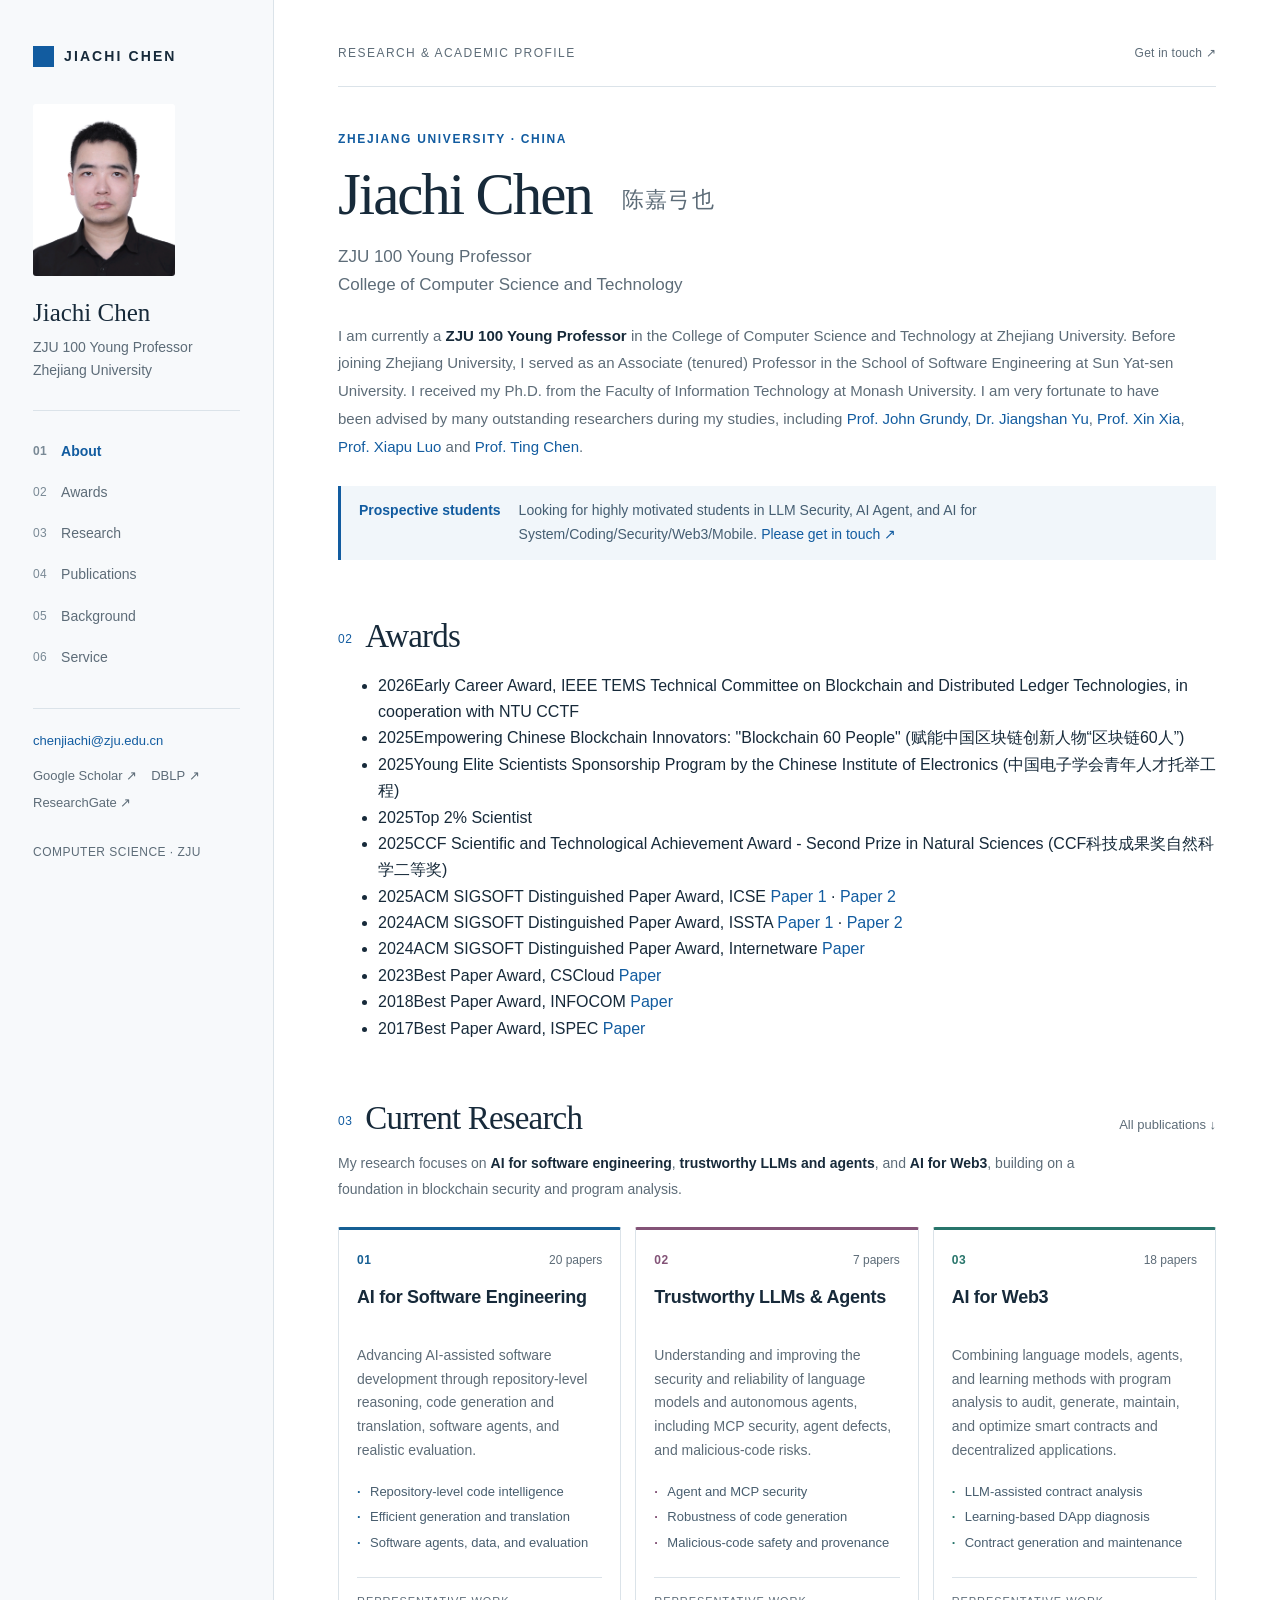
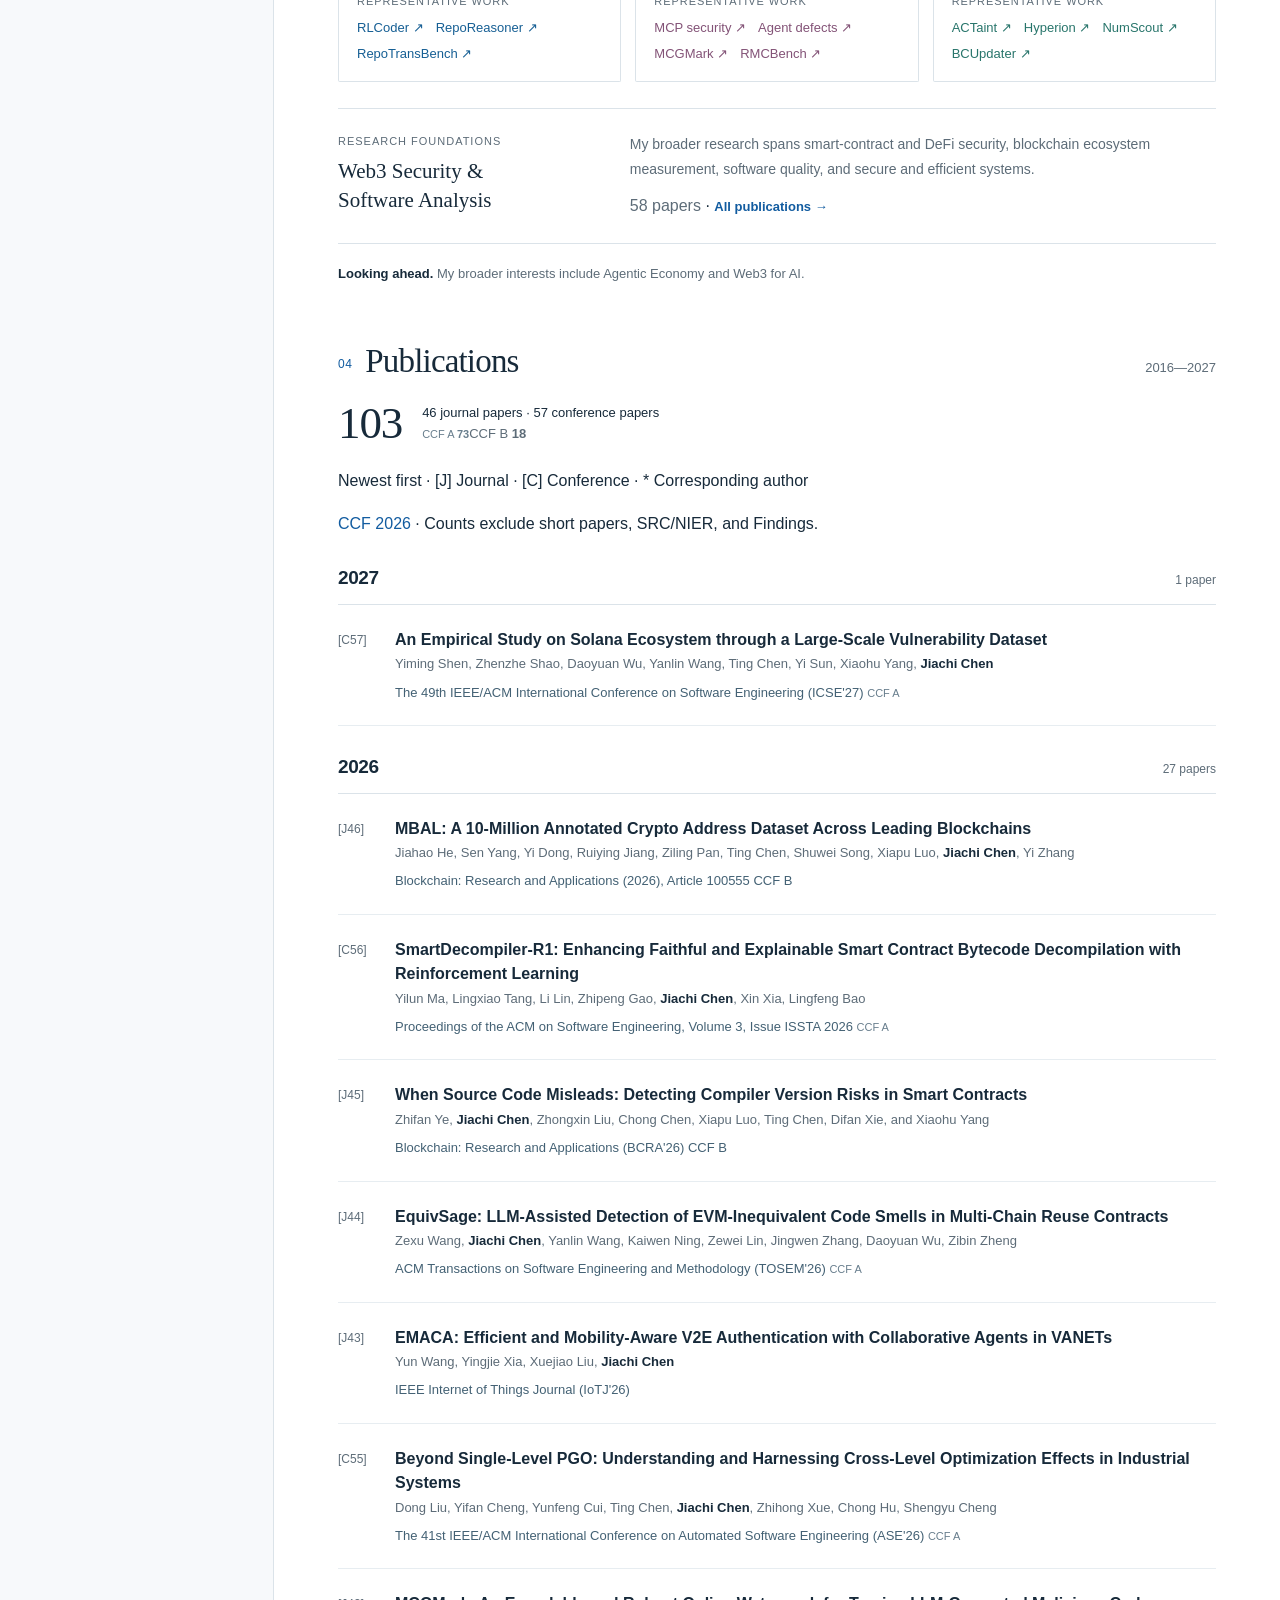
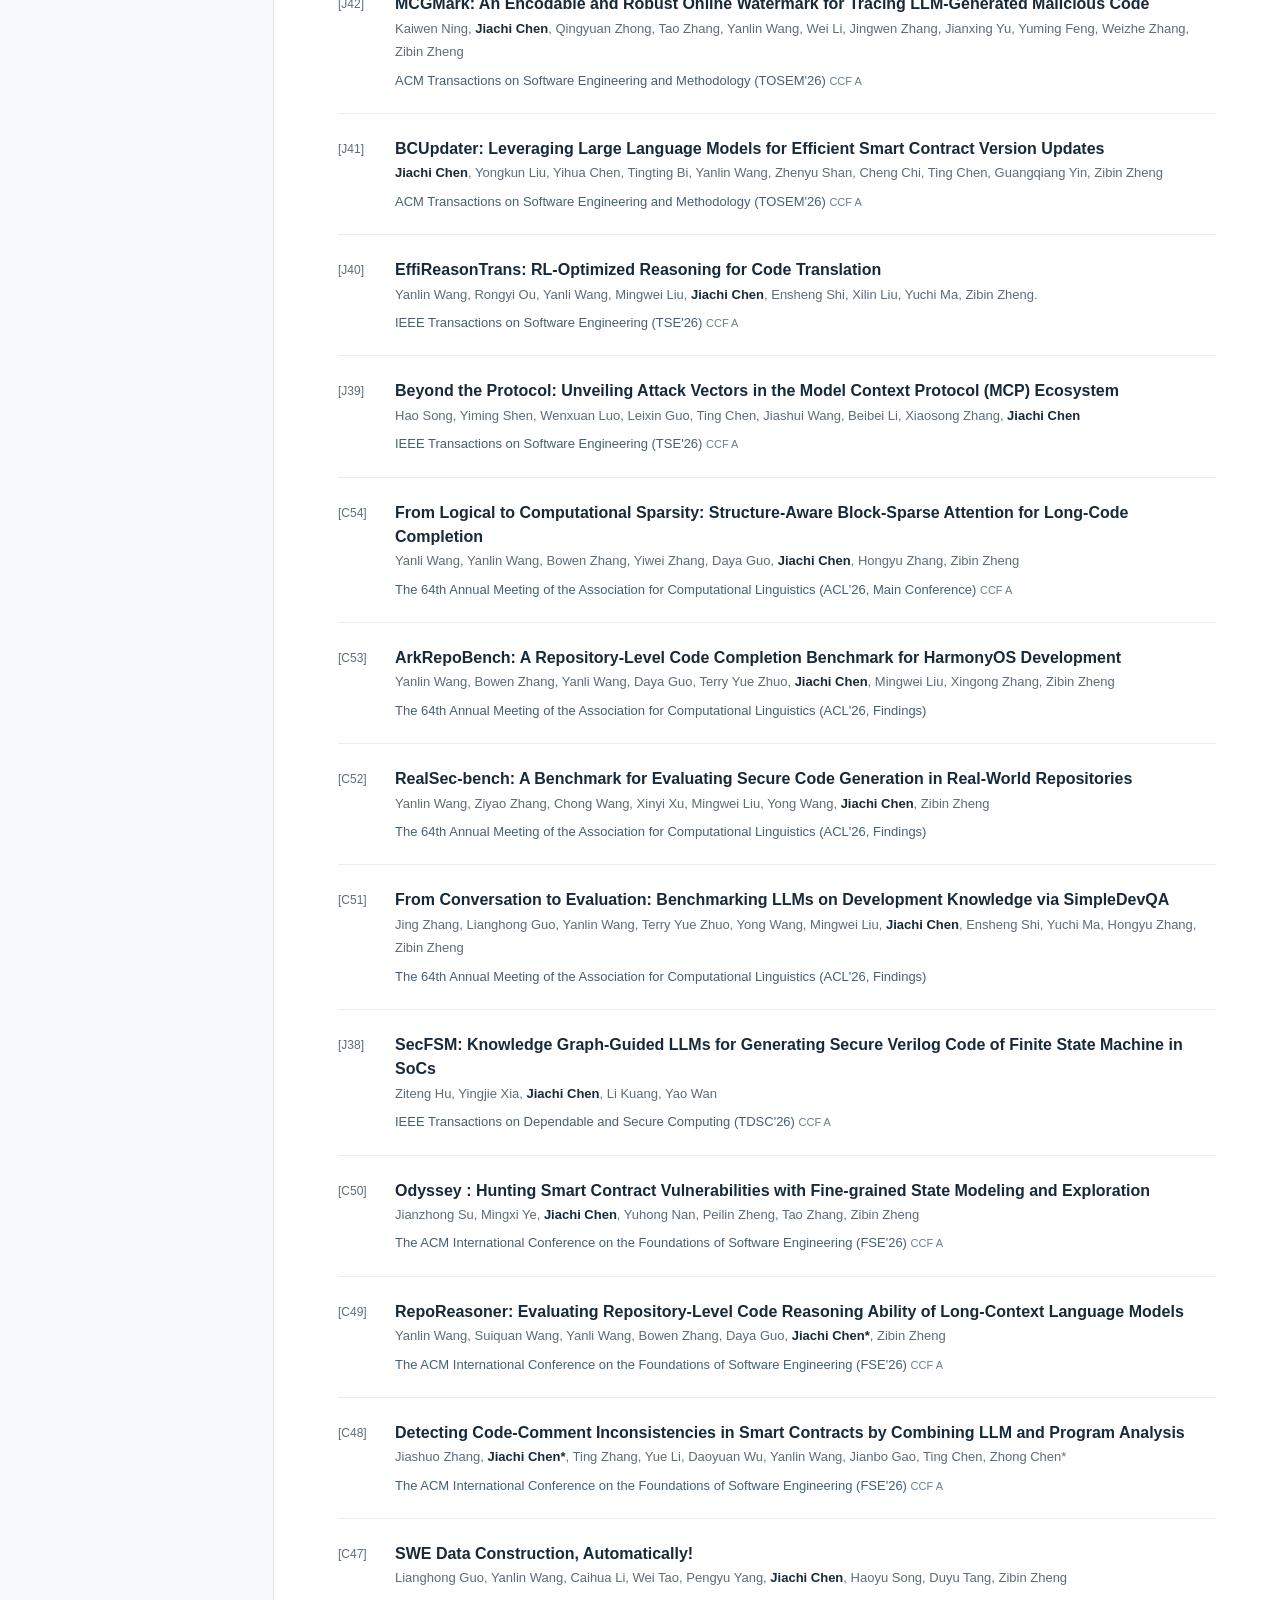
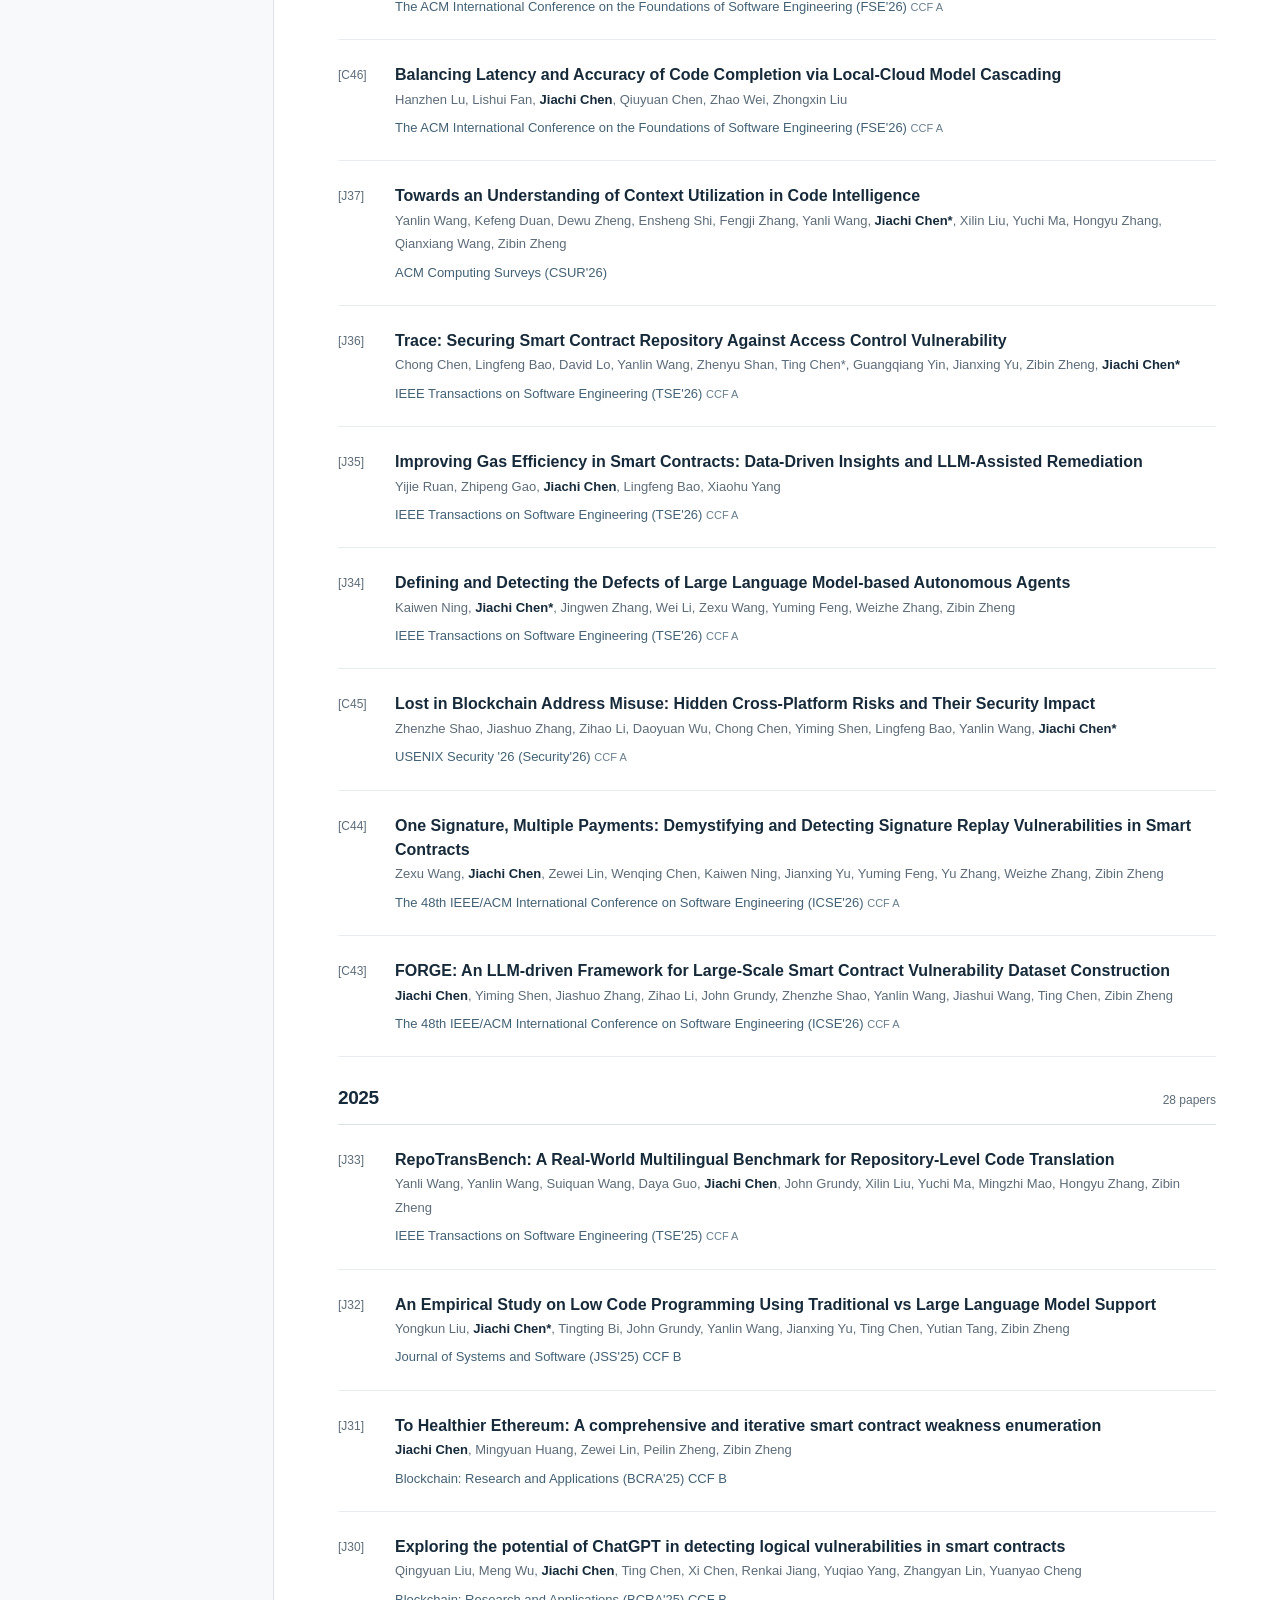
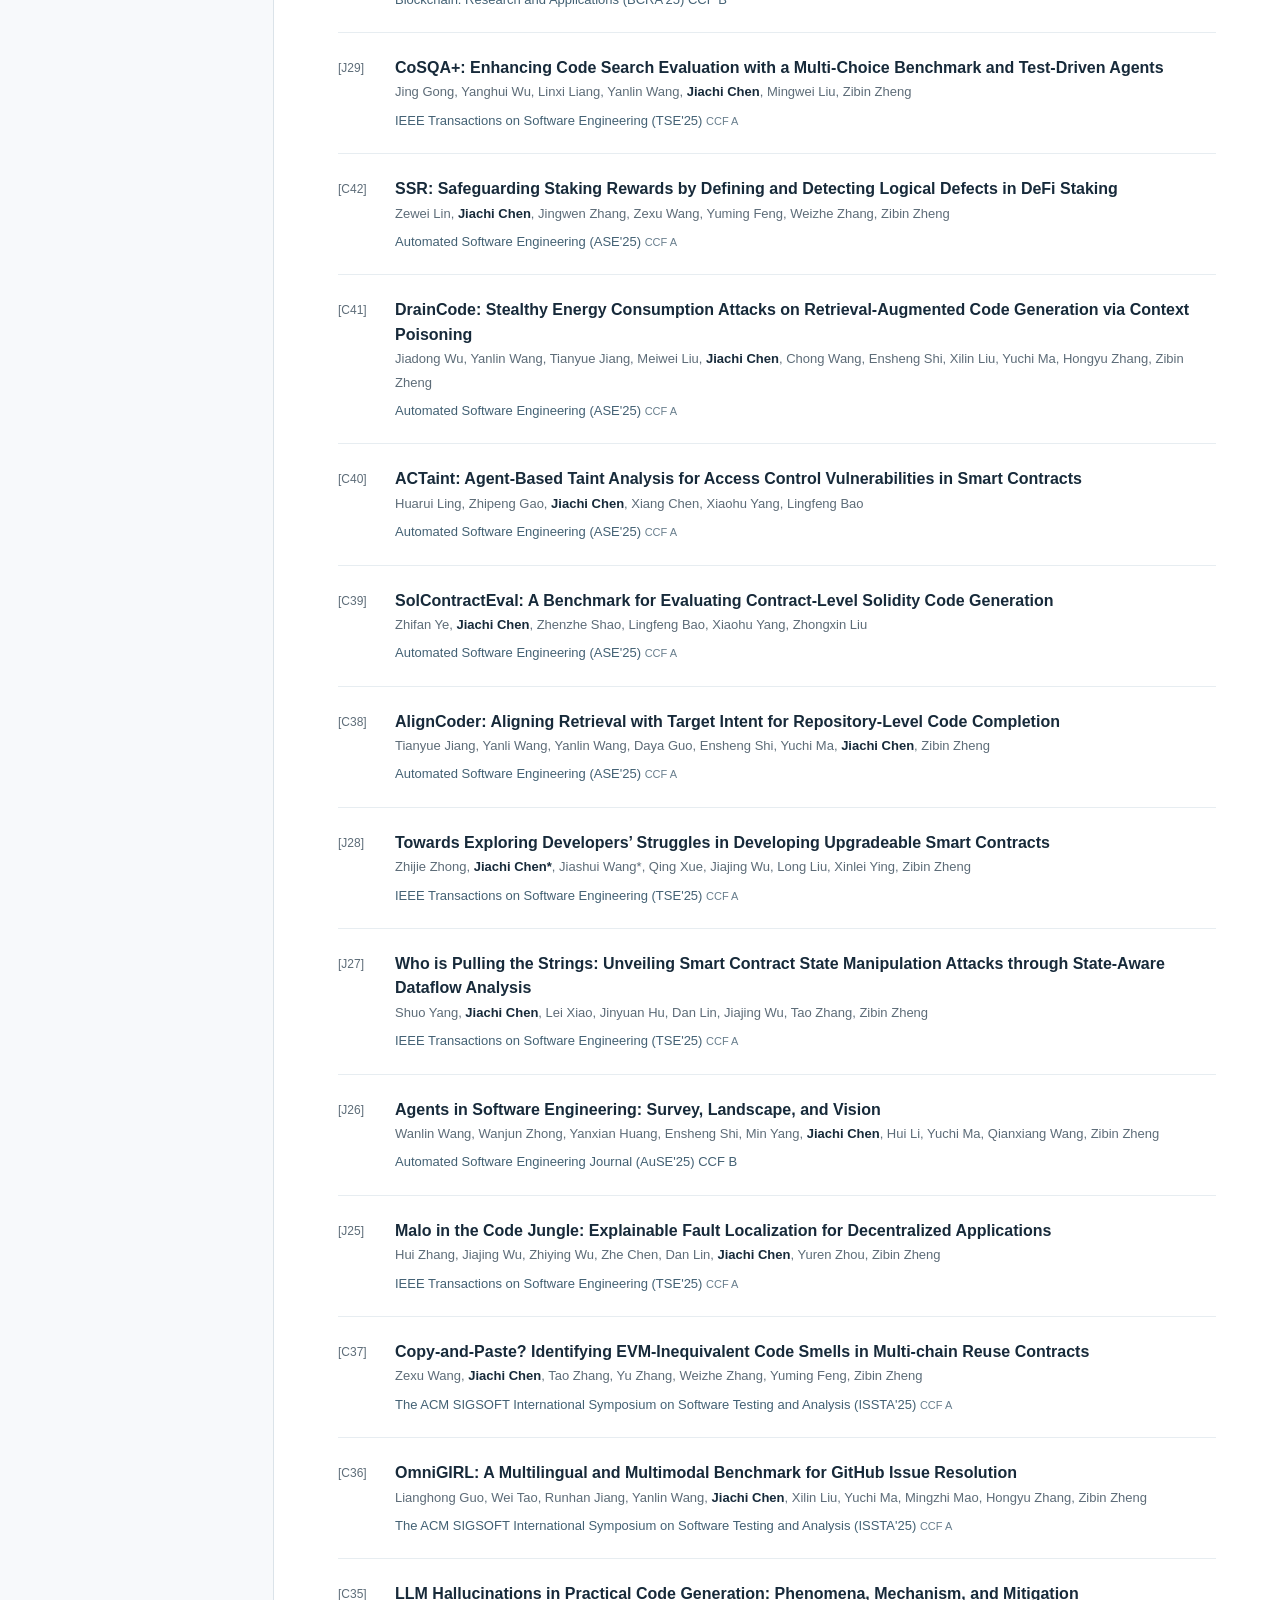
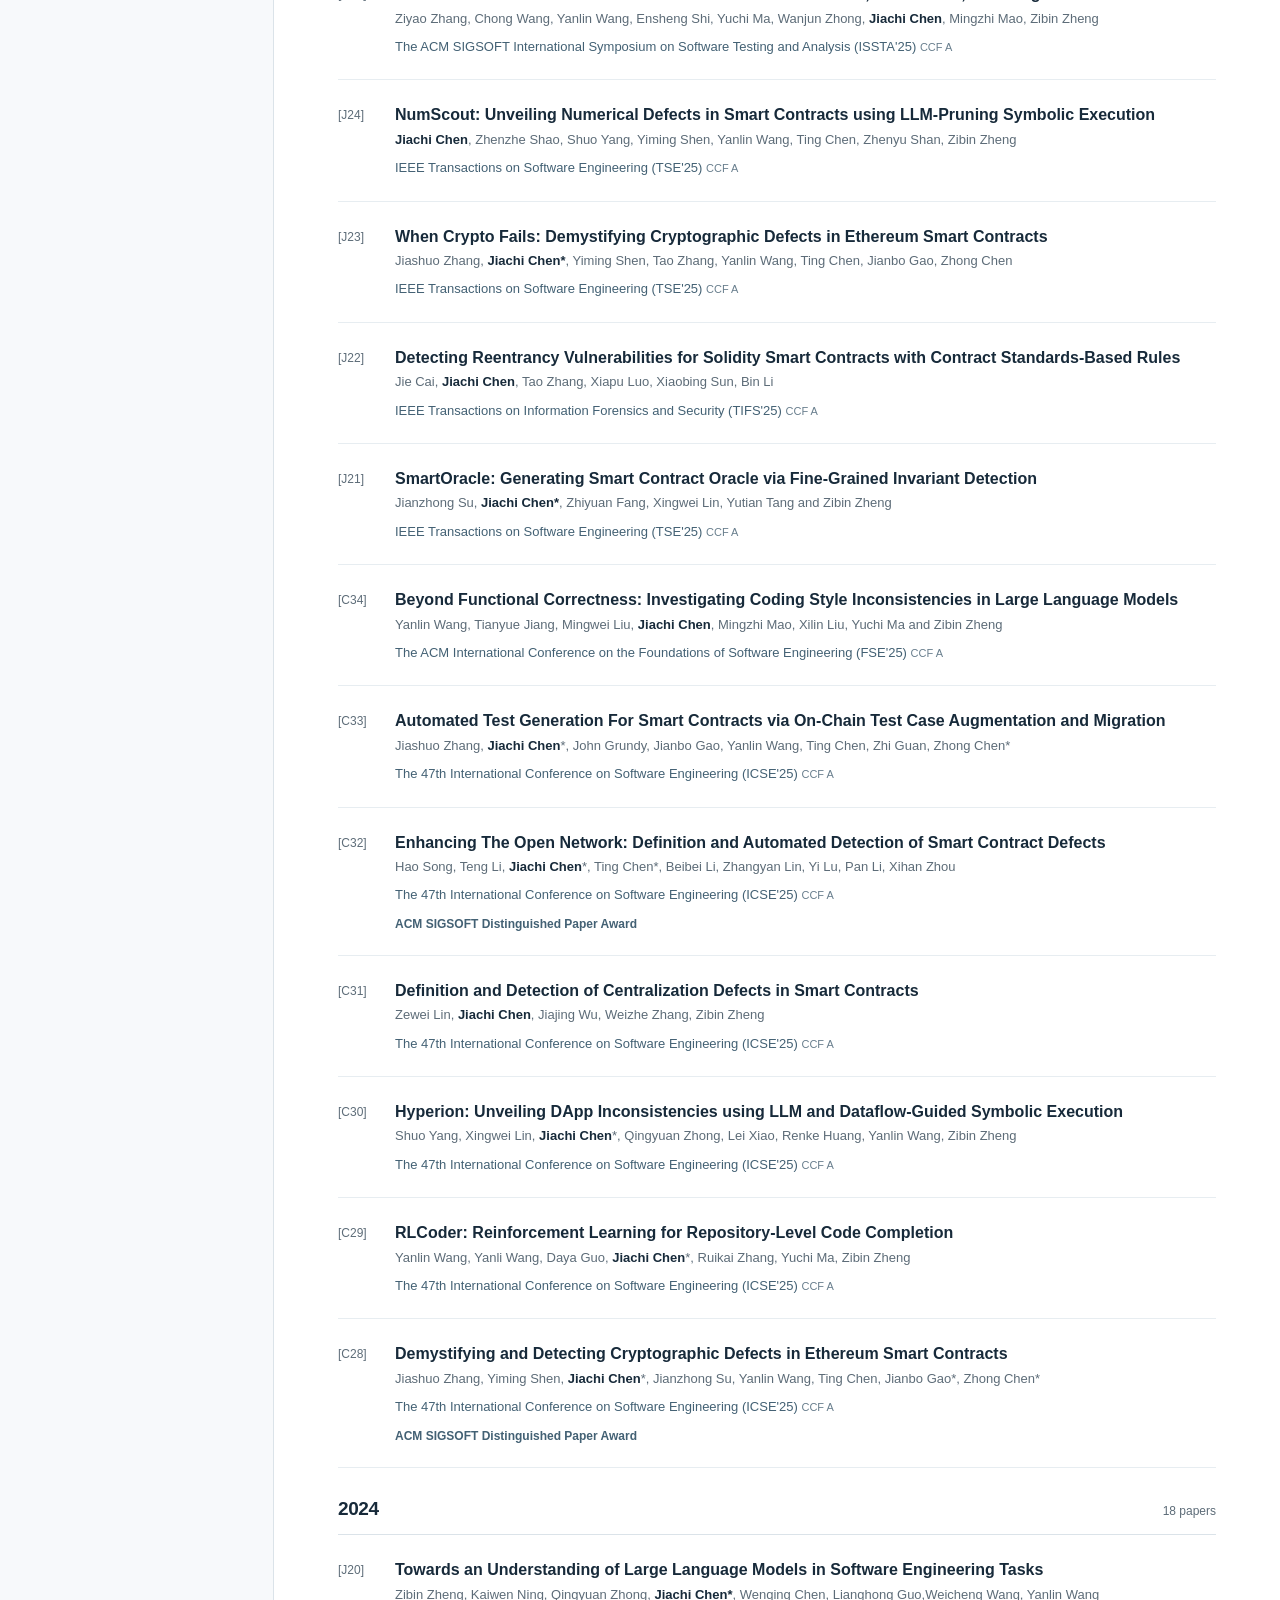
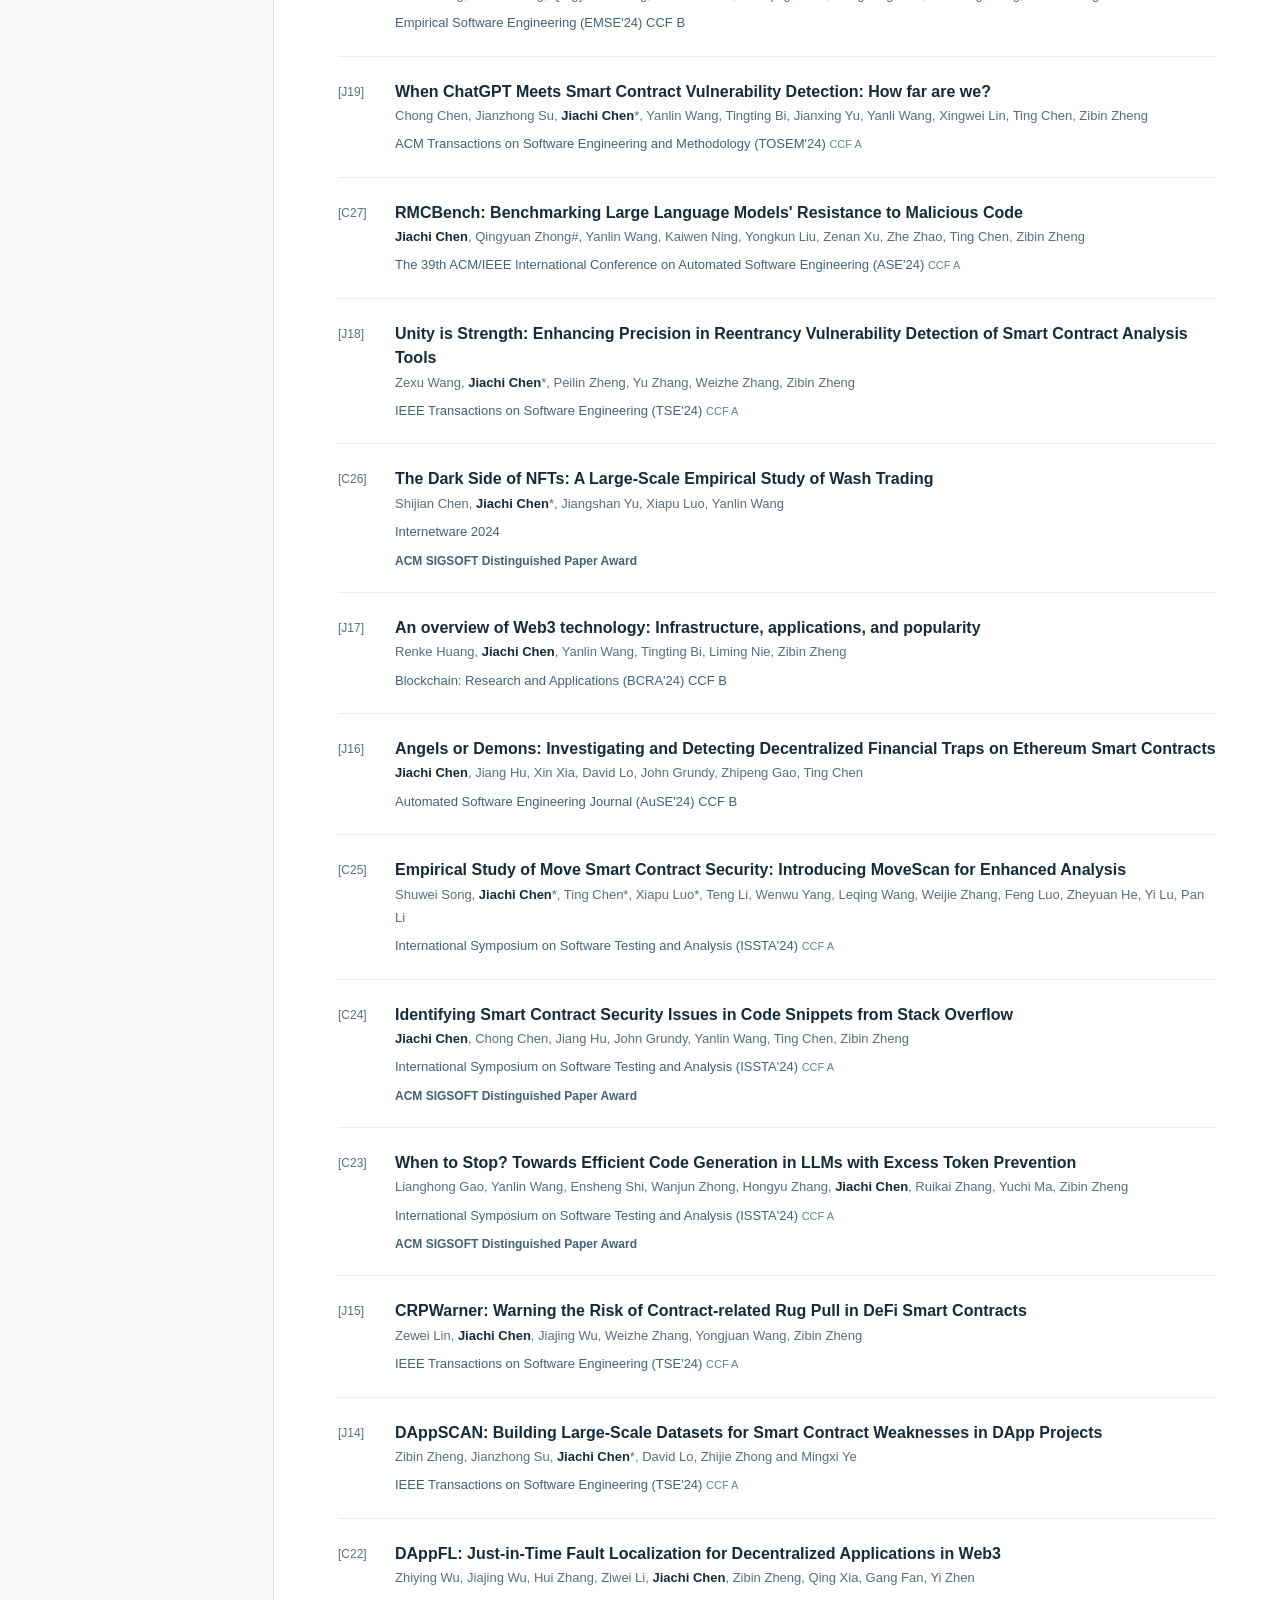
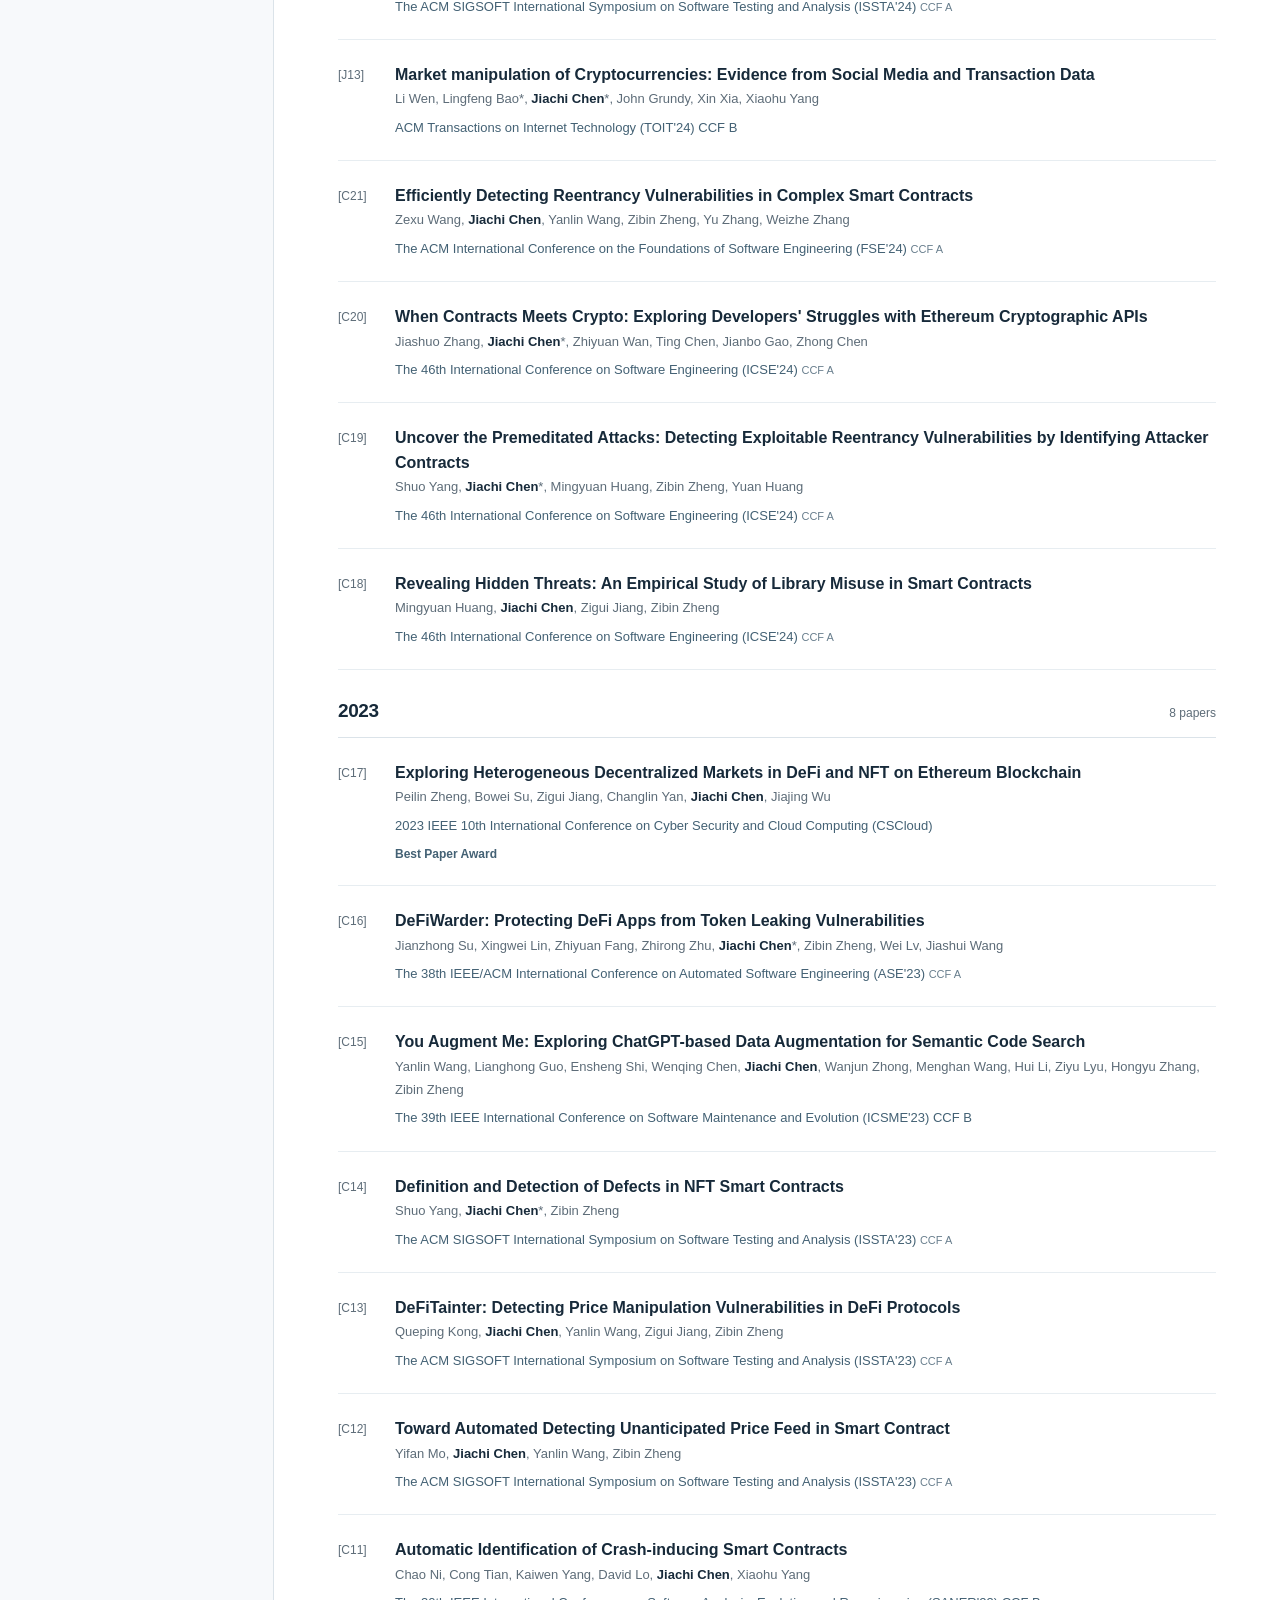
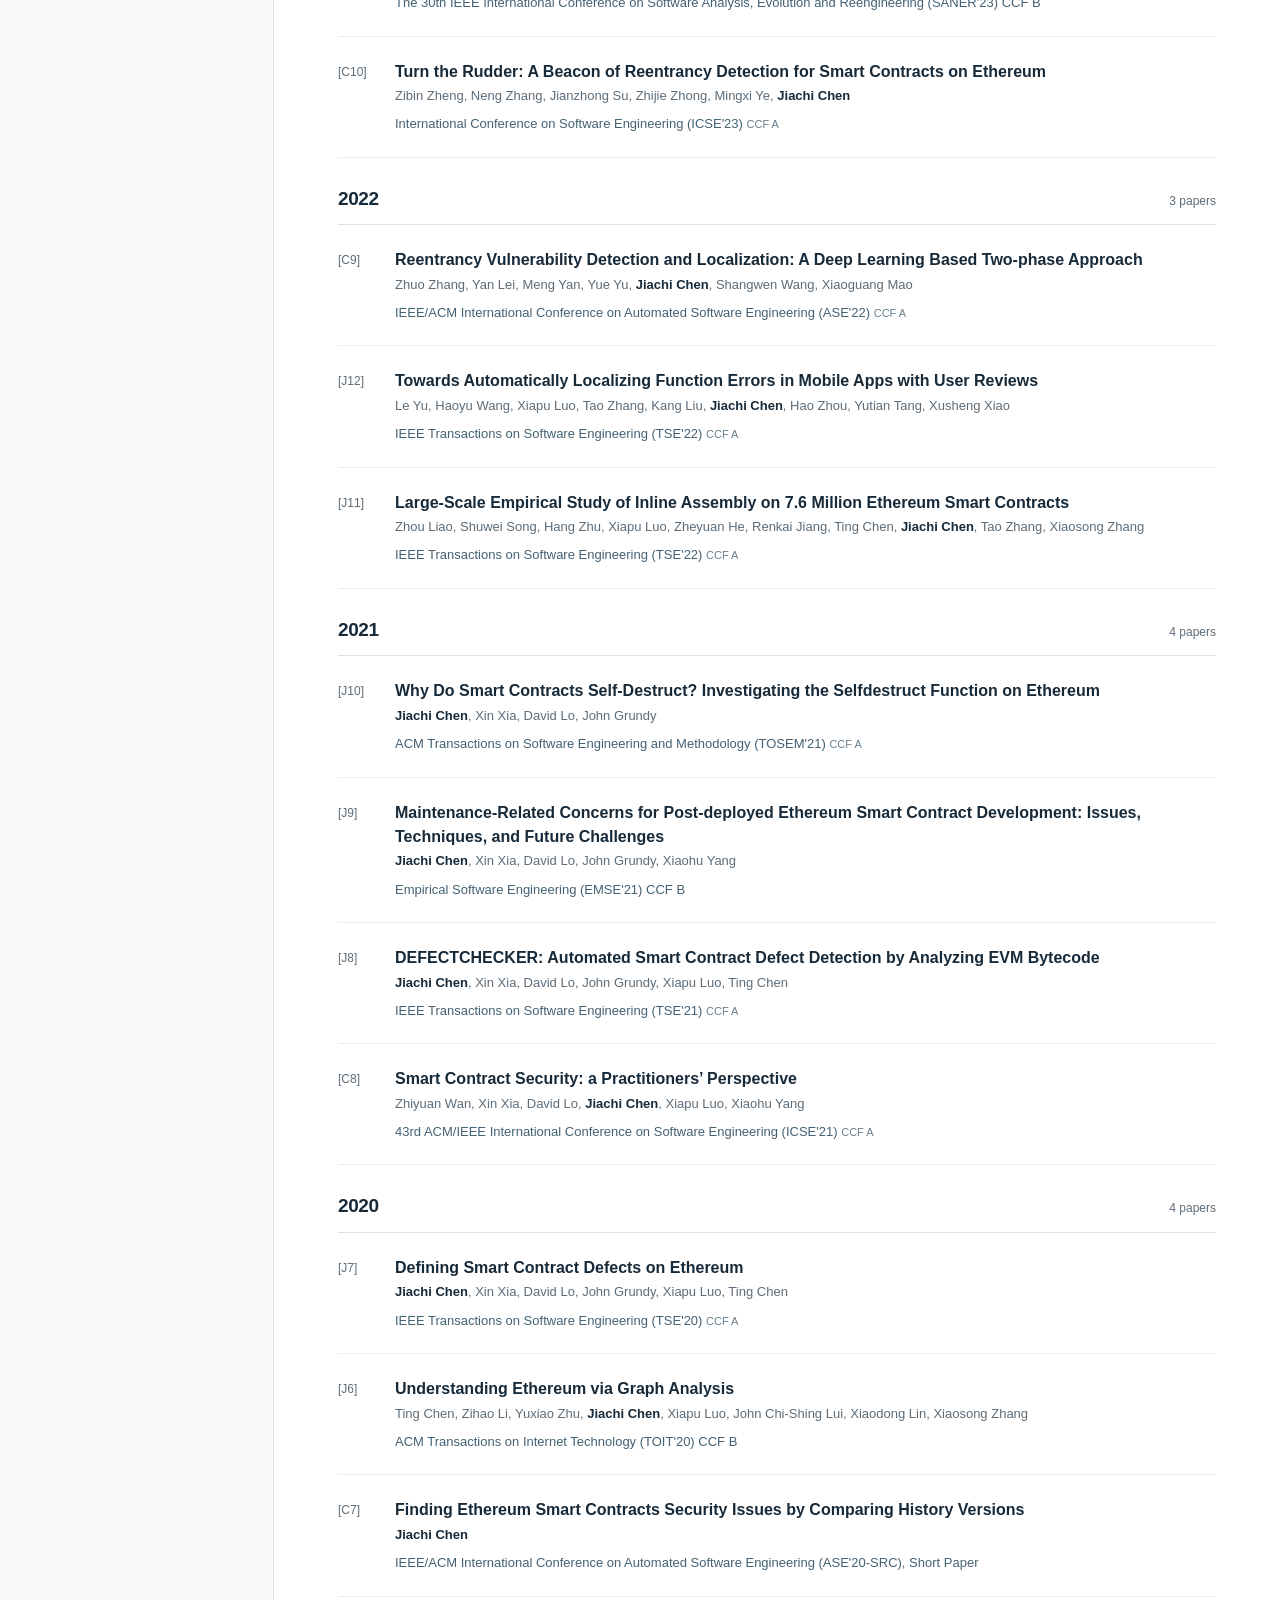
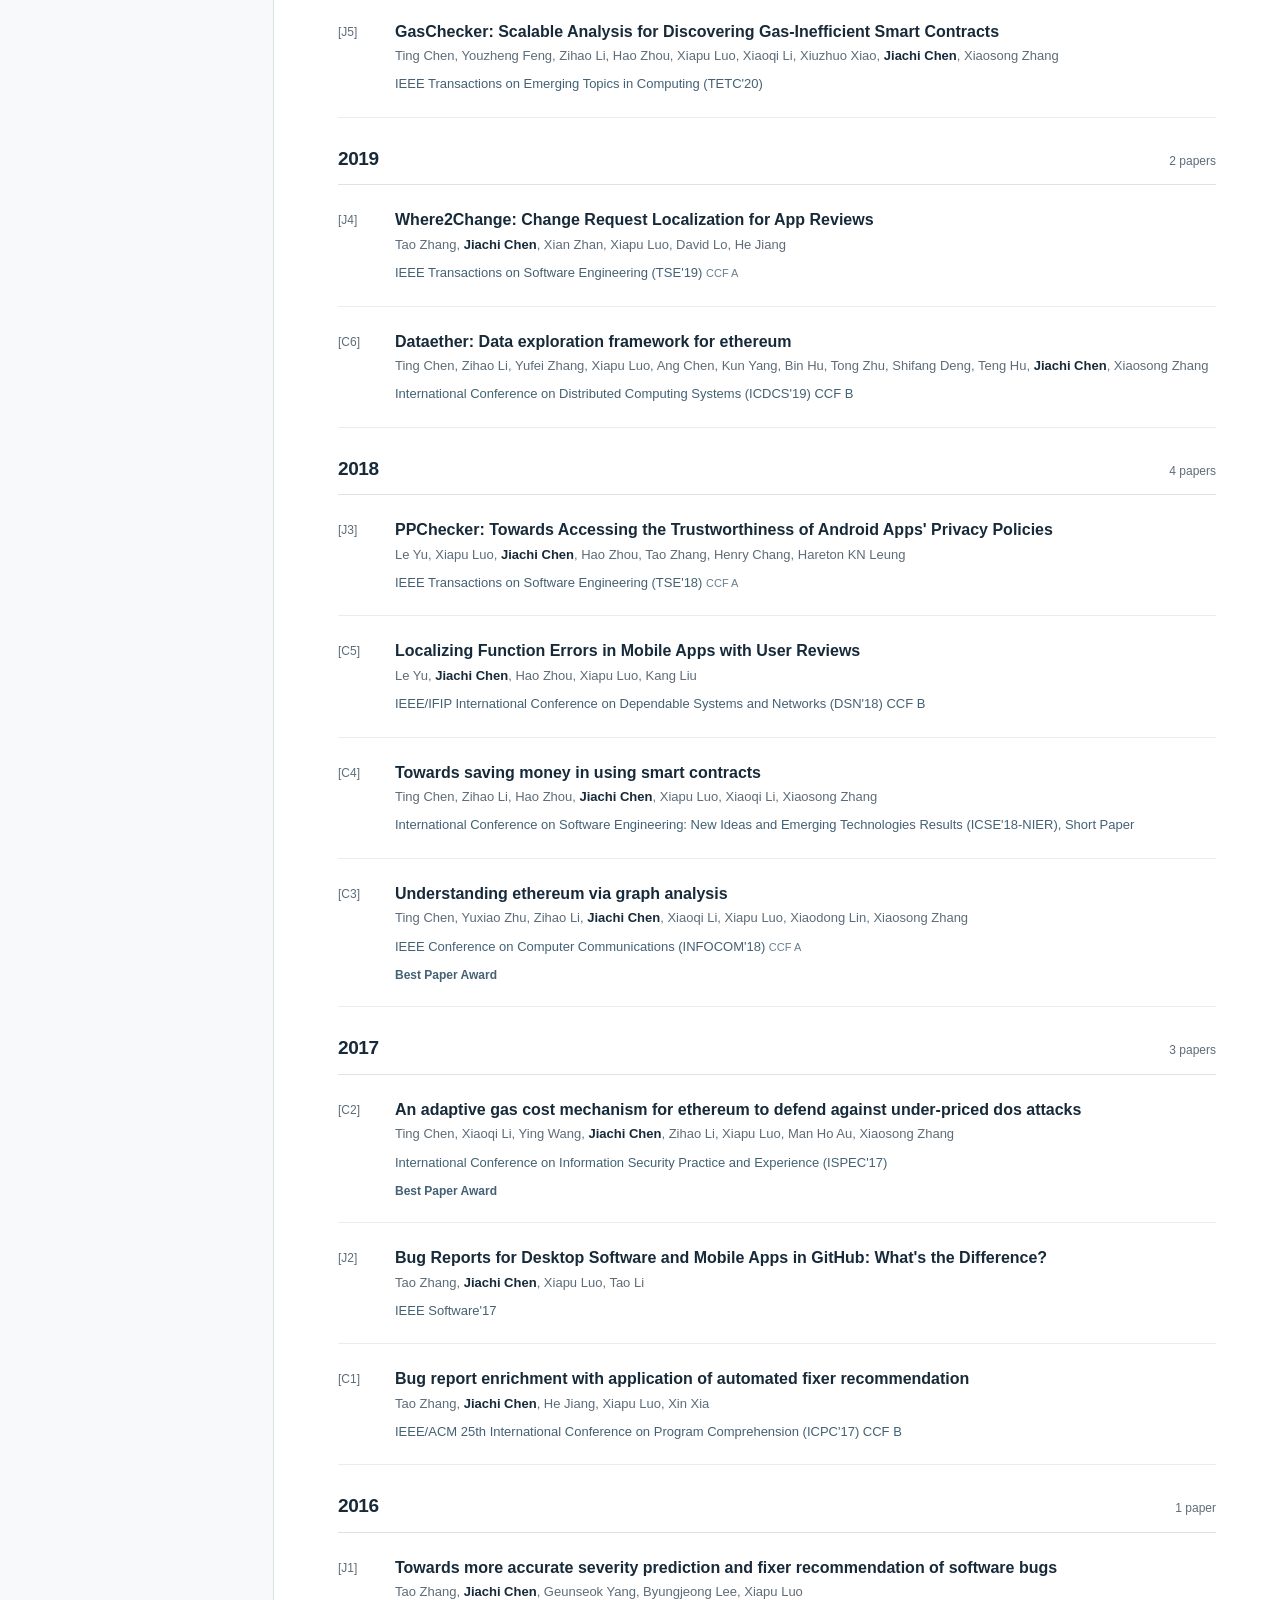
==== commit 99976744: "Update index.html" ====
--- a/index.html
+++ b/index.html
@@ -57,343 +57,338 @@
       <h3>AI for Software Engineering</h3><p class="description">Advancing AI-assisted software development through repository-level reasoning, code generation and translation, software agents, and realistic evaluation.</p>
       <ul class="subtopics"><li>Repository-level code intelligence</li><li>Efficient generation and translation</li><li>Software agents, data, and evaluation</li></ul>
       <div class="representative-papers"><p class="representative-label">Representative work</p><div class="representative-links"><a href="#pub-C29" title="RLCoder: Reinforcement Learning for Repository-Level Code Completion">RLCoder <span aria-hidden="true">↗</span><span class="visually-hidden"> — RLCoder: Reinforcement Learning for Repository-Level Code Completion</span></a><a href="#pub-C49" title="RepoReasoner: Evaluating Repository-Level Code Reasoning Ability of Long-Context Language Models">RepoReasoner <span aria-hidden="true">↗</span><span class="visually-hidden"> — RepoReasoner: Evaluating Repository-Level Code Reasoning Ability of Long-Context Language Models</span></a><a href="#pub-J33" title="RepoTransBench: A Real-World Multilingual Benchmark for Repository-Level Code Translation">RepoTransBench <span aria-hidden="true">↗</span><span class="visually-hidden"> — RepoTransBench: A Real-World Multilingual Benchmark for Repository-Level Code Translation</span></a></div></div>
-      <a class="area-cta" href="#publications" data-research-link="ai-for-se">Explore this research <span aria-hidden="true">→</span></a>
     </article><article class="research-card" id="research-trustworthy-ai" style="--area:#835377">
       <div class="research-card-top"><span class="area-index">02</span><span class="paper-count">7 papers</span></div>
       <h3>Trustworthy LLMs &amp; Agents</h3><p class="description">Understanding and improving the security and reliability of language models and autonomous agents, including MCP security, agent defects, and malicious-code risks.</p>
       <ul class="subtopics"><li>Agent and MCP security</li><li>Robustness of code generation</li><li>Malicious-code safety and provenance</li></ul>
       <div class="representative-papers"><p class="representative-label">Representative work</p><div class="representative-links"><a href="#pub-J39" title="Beyond the Protocol: Unveiling Attack Vectors in the Model Context Protocol (MCP) Ecosystem">MCP security <span aria-hidden="true">↗</span><span class="visually-hidden"> — Beyond the Protocol: Unveiling Attack Vectors in the Model Context Protocol (MCP) Ecosystem</span></a><a href="#pub-J34" title="Defining and Detecting the Defects of Large Language Model-based Autonomous Agents">Agent defects <span aria-hidden="true">↗</span><span class="visually-hidden"> — Defining and Detecting the Defects of Large Language Model-based Autonomous Agents</span></a><a href="#pub-J42" title="MCGMark: An Encodable and Robust Online Watermark for Tracing LLM-Generated Malicious Code">MCGMark <span aria-hidden="true">↗</span><span class="visually-hidden"> — MCGMark: An Encodable and Robust Online Watermark for Tracing LLM-Generated Malicious Code</span></a><a href="#pub-C27" title="RMCBench: Benchmarking Large Language Models&#x27; Resistance to Malicious Code">RMCBench <span aria-hidden="true">↗</span><span class="visually-hidden"> — RMCBench: Benchmarking Large Language Models&#x27; Resistance to Malicious Code</span></a></div></div>
-      <a class="area-cta" href="#publications" data-research-link="trustworthy-ai">Explore this research <span aria-hidden="true">→</span></a>
     </article><article class="research-card" id="research-ai-for-web3" style="--area:#28756b">
       <div class="research-card-top"><span class="area-index">03</span><span class="paper-count">18 papers</span></div>
       <h3>AI for Web3</h3><p class="description">Combining language models, agents, and learning methods with program analysis to audit, generate, maintain, and optimize smart contracts and decentralized applications.</p>
       <ul class="subtopics"><li>LLM-assisted contract analysis</li><li>Learning-based DApp diagnosis</li><li>Contract generation and maintenance</li></ul>
       <div class="representative-papers"><p class="representative-label">Representative work</p><div class="representative-links"><a href="#pub-C40" title="ACTaint: Agent-Based Taint Analysis for Access Control Vulnerabilities in Smart Contracts">ACTaint <span aria-hidden="true">↗</span><span class="visually-hidden"> — ACTaint: Agent-Based Taint Analysis for Access Control Vulnerabilities in Smart Contracts</span></a><a href="#pub-C30" title="Hyperion: Unveiling DApp Inconsistencies using LLM and Dataflow-Guided Symbolic Execution">Hyperion <span aria-hidden="true">↗</span><span class="visually-hidden"> — Hyperion: Unveiling DApp Inconsistencies using LLM and Dataflow-Guided Symbolic Execution</span></a><a href="#pub-J24" title="NumScout: Unveiling Numerical Defects in Smart Contracts using LLM-Pruning Symbolic Execution">NumScout <span aria-hidden="true">↗</span><span class="visually-hidden"> — NumScout: Unveiling Numerical Defects in Smart Contracts using LLM-Pruning Symbolic Execution</span></a><a href="#pub-J41" title="BCUpdater: Leveraging Large Language Models for Efficient Smart Contract Version Updates">BCUpdater <span aria-hidden="true">↗</span><span class="visually-hidden"> — BCUpdater: Leveraging Large Language Models for Efficient Smart Contract Version Updates</span></a></div></div>
-      <a class="area-cta" href="#publications" data-research-link="ai-for-web3">Explore this research <span aria-hidden="true">→</span></a>
     </article></div>
       <aside class="research-foundations" id="research-foundations" aria-labelledby="foundations-heading">
         <div><p class="foundation-label">Research Foundations</p><h3 id="foundations-heading">Web3 Security &amp;<br class="desktop-only"> Software Analysis</h3></div>
-        <div><p>My broader research spans smart-contract and DeFi security, blockchain ecosystem measurement, software quality, and secure and efficient systems.</p><a href="#publications" data-research-link="foundations">Explore the foundations <span class="foundation-count">· 57 papers</span> <span aria-hidden="true">→</span></a></div>
+        <div><p>My broader research spans smart-contract and DeFi security, blockchain ecosystem measurement, software quality, and secure and efficient systems.</p><span class="foundation-count">58 papers</span> · <a href="#publications">All publications →</a></div>
       </aside>
       <p class="emerging"><strong>Looking ahead.</strong> My broader interests include Agentic Economy and Web3 for AI.</p>
     </section>
     <section class="section" id="publications" aria-labelledby="publications-heading">
-      <div class="section-heading"><h2 id="publications-heading"><span class="section-index">04</span>Publications</h2><span class="small-note">2016—2026</span></div>
-      <div class="pub-summary"><span class="pub-total">102</span><div class="pub-totals"><p><strong>46 journal papers · 56 conference papers</strong></p><p class="ccf-totals"><span class="ccf-badge ccf-a">CCF A <b>72</b></span><span class="ccf-badge ccf-b">CCF B <b>18</b></span></p></div></div>
+      <div class="section-heading"><h2 id="publications-heading"><span class="section-index">04</span>Publications</h2><span class="small-note">2016—2027</span></div>
+      <div class="pub-summary"><span class="pub-total">103</span><div class="pub-totals"><p><strong>46 journal papers · 57 conference papers</strong></p><p class="ccf-totals"><span class="ccf-badge ccf-a">CCF A <b>73</b></span><span class="ccf-badge ccf-b">CCF B <b>18</b></span></p></div></div>
       <p class="publication-legend">Newest first · [J] Journal · [C] Conference · * Corresponding author</p>
       <p class="ccf-note"><a href="https://www.ccf.org.cn/Academic_Evaluation/By_category/" target="_blank" rel="noopener noreferrer">CCF 2026</a> · Counts exclude short papers, SRC/NIER, and Findings.</p>
-      <div class="publication-controls js-only" role="group" aria-label="Publication filters">
-        <div class="search-row"><div class="search-field"><label class="visually-hidden" for="paper-search">Search publications by title, author, venue or topic</label><svg width="17" height="17" viewBox="0 0 24 24" fill="none" stroke="currentColor" stroke-width="1.7" aria-hidden="true"><circle cx="10.5" cy="10.5" r="6.5"/><path d="m16 16 4.5 4.5"/></svg><input id="paper-search" type="search" placeholder="Search title, author, venue, or topic…" autocomplete="off"></div><div><label class="visually-hidden" for="year-filter">Publication year</label><select id="year-filter"><option value="">All years</option><option value="2026">2026</option><option value="2025">2025</option><option value="2024">2024</option><option value="2023">2023</option><option value="2022">2022</option><option value="2021">2021</option><option value="2020">2020</option><option value="2019">2019</option><option value="2018">2018</option><option value="2017">2017</option><option value="2016">2016</option></select></div></div>
-        <div class="filter-meta"><details class="area-options" id="area-options"><summary>Research area</summary><label class="visually-hidden" for="area-filter">Research area</label><select id="area-filter"><option value="all">All research areas</option><option value="ai-for-se">AI for Software Engineering</option><option value="trustworthy-ai">Trustworthy LLMs &amp; Agents</option><option value="ai-for-web3">AI for Web3</option><option value="foundations">Research Foundations</option></select></details><p class="result-status"><span id="result-status" role="status" aria-live="polite">Showing 102 of 102 papers</span> <button class="reset" type="button" id="reset-filters" data-reset hidden>Reset</button></p></div>
-      </div>
-      <div id="publication-groups"><section class="publication-group" id="publications-2026"><header class="group-heading"><h3>2026</h3><span>27 papers</span></header><ul class="pub-list"><li data-area="foundations" data-order="0" data-topics="Blockchain Datasets Address Classification Risk Detection" id="pub-J46" data-type="J" data-year="2026"><span class="publication-number journal">[J46]</span><div class="publication-content"><span class="pub-title">MBAL: A 10-Million Annotated Crypto Address Dataset Across Leading Blockchains</span> <br>
+      <div id="publication-groups"><section class="publication-group" id="publications-2027"><header class="group-heading"><h3>2027</h3><span>1 paper</span></header><ul class="pub-list"><li data-area="foundations" id="pub-C57" data-type="C" data-year="2027"><span class="publication-number conference">[C57]</span><div class="publication-content"><span class="pub-title">An Empirical Study on Solana Ecosystem through a Large-Scale Vulnerability Dataset</span> <br>
+        Yiming Shen, Zhenzhe Shao, Daoyuan Wu, Yanlin Wang, Ting Chen, Yi Sun, Xiaohu Yang, <u>Jiachi Chen</u><br>
+        <span class="pub-venue"><cite>The 49th IEEE/ACM International Conference on Software Engineering (ICSE'27)</cite> <span class="ccf-badge ccf-a">CCF A</span></span>
+      </div></li></ul></section><section class="publication-group" id="publications-2026"><header class="group-heading"><h3>2026</h3><span>27 papers</span></header><ul class="pub-list"><li data-area="foundations" id="pub-J46" data-type="J" data-year="2026"><span class="publication-number journal">[J46]</span><div class="publication-content"><span class="pub-title">MBAL: A 10-Million Annotated Crypto Address Dataset Across Leading Blockchains</span> <br>
         Jiahao He, Sen Yang, Yi Dong, Ruiying Jiang, Ziling Pan, Ting Chen, Shuwei Song, Xiapu Luo, <u>Jiachi Chen</u>, Yi Zhang<br>
         <span class="pub-venue"><cite>Blockchain: Research and Applications (2026), Article 100555</cite> <span class="ccf-badge ccf-b">CCF B</span></span>
-      </div></li><li data-area="ai-for-web3" data-order="1" data-topics="Reinforcement Learning Bytecode Decompilation Smart Contracts" id="pub-C56" data-type="C" data-year="2026"><span class="publication-number conference">[C56]</span><div class="publication-content"><span class="pub-title">SmartDecompiler-R1: Enhancing Faithful and Explainable Smart Contract Bytecode Decompilation with Reinforcement Learning</span> <br>
+      </div></li><li data-area="ai-for-web3" id="pub-C56" data-type="C" data-year="2026"><span class="publication-number conference">[C56]</span><div class="publication-content"><span class="pub-title">SmartDecompiler-R1: Enhancing Faithful and Explainable Smart Contract Bytecode Decompilation with Reinforcement Learning</span> <br>
         Yilun Ma, Lingxiao Tang, Li Lin, Zhipeng Gao, <u>Jiachi Chen</u>, Xin Xia, Lingfeng Bao<br>
         <span class="pub-venue"><cite>Proceedings of the ACM on Software Engineering, Volume 3, Issue ISSTA 2026</cite> <span class="ccf-badge ccf-a">CCF A</span></span>
-      </div></li><li data-area="foundations" data-order="2" data-topics="Compiler Risks Smart Contracts" id="pub-J45" data-type="J" data-year="2026"><span class="publication-number journal">[J45]</span><div class="publication-content"><span class="pub-title">When Source Code Misleads: Detecting Compiler Version Risks in Smart Contracts</span> <br>
+      </div></li><li data-area="foundations" id="pub-J45" data-type="J" data-year="2026"><span class="publication-number journal">[J45]</span><div class="publication-content"><span class="pub-title">When Source Code Misleads: Detecting Compiler Version Risks in Smart Contracts</span> <br>
         Zhifan Ye, <u>Jiachi Chen</u>, Zhongxin Liu, Chong Chen, Xiapu Luo, Ting Chen, Difan Xie, and Xiaohu Yang<br>
         <span class="pub-venue"><cite>Blockchain: Research and Applications (BCRA'26)</cite> <span class="ccf-badge ccf-b">CCF B</span></span>
-      </div></li><li data-area="ai-for-web3" data-order="3" data-topics="LLMs Cross-chain Program Analysis" id="pub-J44" data-type="J" data-year="2026"><span class="publication-number journal">[J44]</span><div class="publication-content"><span class="pub-title">EquivSage: LLM-Assisted Detection of EVM-Inequivalent Code Smells in Multi-Chain Reuse Contracts</span> <br>
+      </div></li><li data-area="ai-for-web3" id="pub-J44" data-type="J" data-year="2026"><span class="publication-number journal">[J44]</span><div class="publication-content"><span class="pub-title">EquivSage: LLM-Assisted Detection of EVM-Inequivalent Code Smells in Multi-Chain Reuse Contracts</span> <br>
         Zexu Wang, <u>Jiachi Chen</u>, Yanlin Wang, Kaiwen Ning, Zewei Lin, Jingwen Zhang, Daoyuan Wu, Zibin Zheng<br>
         <span class="pub-venue"><cite>ACM Transactions on Software Engineering and Methodology (TOSEM'26)</cite> <span class="ccf-badge ccf-a">CCF A</span></span>
-      </div></li><li data-area="foundations" data-order="4" data-topics="VANET Authentication Distributed Agents" id="pub-J43" data-type="J" data-year="2026"><span class="publication-number journal">[J43]</span><div class="publication-content"><span class="pub-title">EMACA: Efficient and Mobility-Aware V2E Authentication with Collaborative Agents in VANETs</span> <br>
+      </div></li><li data-area="foundations" id="pub-J43" data-type="J" data-year="2026"><span class="publication-number journal">[J43]</span><div class="publication-content"><span class="pub-title">EMACA: Efficient and Mobility-Aware V2E Authentication with Collaborative Agents in VANETs</span> <br>
         Yun Wang, Yingjie Xia, Xuejiao Liu, <u>Jiachi Chen</u><br>
         <span class="pub-venue"><cite>IEEE Internet of Things Journal (IoTJ'26)</cite></span>
-      </div></li><li data-area="foundations" data-order="5" data-topics="Compiler Optimization Performance Industrial Systems" id="pub-C55" data-type="C" data-year="2026"><span class="publication-number conference">[C55]</span><div class="publication-content"><span class="pub-title">Beyond Single-Level PGO: Understanding and Harnessing Cross-Level Optimization Effects in Industrial Systems</span> <br>
+      </div></li><li data-area="foundations" id="pub-C55" data-type="C" data-year="2026"><span class="publication-number conference">[C55]</span><div class="publication-content"><span class="pub-title">Beyond Single-Level PGO: Understanding and Harnessing Cross-Level Optimization Effects in Industrial Systems</span> <br>
         Dong Liu, Yifan Cheng, Yunfeng Cui, Ting Chen, <u>Jiachi Chen</u>, Zhihong Xue, Chong Hu, Shengyu Cheng<br>
         <span class="pub-venue"><cite>The 41st IEEE/ACM International Conference on Automated Software Engineering (ASE'26)</cite> <span class="ccf-badge ccf-a">CCF A</span></span>
-      </div></li><li data-area="trustworthy-ai" data-order="6" data-topics="Malicious Code Watermarking LLMs" id="pub-J42" data-type="J" data-year="2026"><span class="publication-number journal">[J42]</span><div class="publication-content"><span class="pub-title">MCGMark: An Encodable and Robust Online Watermark for Tracing LLM-Generated Malicious Code</span> <br>
+      </div></li><li data-area="trustworthy-ai" id="pub-J42" data-type="J" data-year="2026"><span class="publication-number journal">[J42]</span><div class="publication-content"><span class="pub-title">MCGMark: An Encodable and Robust Online Watermark for Tracing LLM-Generated Malicious Code</span> <br>
         Kaiwen Ning, <u>Jiachi Chen</u>, Qingyuan Zhong, Tao Zhang, Yanlin Wang, Wei Li, Jingwen Zhang, Jianxing Yu, Yuming Feng, Weizhe Zhang, Zibin Zheng<br>
         <span class="pub-venue"><cite>ACM Transactions on Software Engineering and Methodology (TOSEM'26)</cite> <span class="ccf-badge ccf-a">CCF A</span></span>
-      </div></li><li data-area="ai-for-web3" data-order="7" data-topics="LLMs Smart Contracts Maintenance" id="pub-J41" data-type="J" data-year="2026"><span class="publication-number journal">[J41]</span><div class="publication-content"><span class="pub-title">BCUpdater: Leveraging Large Language Models for Efficient Smart Contract Version Updates</span> <br>
+      </div></li><li data-area="ai-for-web3" id="pub-J41" data-type="J" data-year="2026"><span class="publication-number journal">[J41]</span><div class="publication-content"><span class="pub-title">BCUpdater: Leveraging Large Language Models for Efficient Smart Contract Version Updates</span> <br>
         <u>Jiachi Chen</u>, Yongkun Liu, Yihua Chen, Tingting Bi, Yanlin Wang, Zhenyu Shan, Cheng Chi, Ting Chen, Guangqiang Yin, Zibin Zheng<br>
         <span class="pub-venue"><cite>ACM Transactions on Software Engineering and Methodology (TOSEM'26)</cite> <span class="ccf-badge ccf-a">CCF A</span></span>
-      </div></li><li data-area="ai-for-se" data-order="8" data-topics="Code Translation Reinforcement Learning Efficiency" id="pub-J40" data-type="J" data-year="2026"><span class="publication-number journal">[J40]</span><div class="publication-content"><span class="pub-title">EffiReasonTrans: RL-Optimized Reasoning for Code Translation</span> <br>
+      </div></li><li data-area="ai-for-se" id="pub-J40" data-type="J" data-year="2026"><span class="publication-number journal">[J40]</span><div class="publication-content"><span class="pub-title">EffiReasonTrans: RL-Optimized Reasoning for Code Translation</span> <br>
         Yanlin Wang, Rongyi Ou, Yanli Wang, Mingwei Liu, <u>Jiachi Chen</u>, Ensheng Shi, Xilin Liu, Yuchi Ma, Zibin Zheng.<br>
         <span class="pub-venue"><cite>IEEE Transactions on Software Engineering (TSE'26)</cite> <span class="ccf-badge ccf-a">CCF A</span></span>
-      </div></li><li data-area="trustworthy-ai" data-order="9" data-topics="MCP Agent Security Attack Surfaces" id="pub-J39" data-type="J" data-year="2026"><span class="publication-number journal">[J39]</span><div class="publication-content"><span class="pub-title">Beyond the Protocol: Unveiling Attack Vectors in the Model Context Protocol (MCP) Ecosystem</span> <br>
+      </div></li><li data-area="trustworthy-ai" id="pub-J39" data-type="J" data-year="2026"><span class="publication-number journal">[J39]</span><div class="publication-content"><span class="pub-title">Beyond the Protocol: Unveiling Attack Vectors in the Model Context Protocol (MCP) Ecosystem</span> <br>
         Hao Song, Yiming Shen, Wenxuan Luo, Leixin Guo, Ting Chen, Jiashui Wang, Beibei Li, Xiaosong Zhang, <u>Jiachi Chen</u><br>
         <span class="pub-venue"><cite>IEEE Transactions on Software Engineering (TSE'26)</cite> <span class="ccf-badge ccf-a">CCF A</span></span>
-      </div></li><li data-area="ai-for-se" data-order="10" data-topics="Code Completion Long Context Efficiency" id="pub-C54" data-type="C" data-year="2026"><span class="publication-number conference">[C54]</span><div class="publication-content"><span class="pub-title">From Logical to Computational Sparsity: Structure-Aware Block-Sparse Attention for Long-Code Completion</span> <br>
+      </div></li><li data-area="ai-for-se" id="pub-C54" data-type="C" data-year="2026"><span class="publication-number conference">[C54]</span><div class="publication-content"><span class="pub-title">From Logical to Computational Sparsity: Structure-Aware Block-Sparse Attention for Long-Code Completion</span> <br>
         Yanli Wang, Yanlin Wang, Bowen Zhang, Yiwei Zhang, Daya Guo, <u>Jiachi Chen</u>, Hongyu Zhang, Zibin Zheng<br>
         <span class="pub-venue"><cite>The 64th Annual Meeting of the Association for Computational Linguistics (ACL'26, Main Conference)</cite> <span class="ccf-badge ccf-a">CCF A</span></span>
-      </div></li><li data-area="ai-for-se" data-order="11" data-topics="Code Completion Benchmark Repository Context" id="pub-C53" data-type="C" data-year="2026"><span class="publication-number conference">[C53]</span><div class="publication-content"><span class="pub-title">ArkRepoBench: A Repository-Level Code Completion Benchmark for HarmonyOS Development</span> <br>
+      </div></li><li data-area="ai-for-se" id="pub-C53" data-type="C" data-year="2026"><span class="publication-number conference">[C53]</span><div class="publication-content"><span class="pub-title">ArkRepoBench: A Repository-Level Code Completion Benchmark for HarmonyOS Development</span> <br>
         Yanlin Wang, Bowen Zhang, Yanli Wang, Daya Guo, Terry Yue Zhuo, <u>Jiachi Chen</u>, Mingwei Liu, Xingong Zhang, Zibin Zheng<br>
         <span class="pub-venue"><cite>The 64th Annual Meeting of the Association for Computational Linguistics (ACL'26, Findings)</cite></span>
-      </div></li><li data-area="trustworthy-ai" data-order="12" data-topics="Secure Code Generation Benchmark Repositories" id="pub-C52" data-type="C" data-year="2026"><span class="publication-number conference">[C52]</span><div class="publication-content"><span class="pub-title">RealSec-bench: A Benchmark for Evaluating Secure Code Generation in Real-World Repositories</span> <br>
+      </div></li><li data-area="trustworthy-ai" id="pub-C52" data-type="C" data-year="2026"><span class="publication-number conference">[C52]</span><div class="publication-content"><span class="pub-title">RealSec-bench: A Benchmark for Evaluating Secure Code Generation in Real-World Repositories</span> <br>
         Yanlin Wang, Ziyao Zhang, Chong Wang, Xinyi Xu, Mingwei Liu, Yong Wang, <u>Jiachi Chen</u>, Zibin Zheng<br>
         <span class="pub-venue"><cite>The 64th Annual Meeting of the Association for Computational Linguistics (ACL'26, Findings)</cite></span>
-      </div></li><li data-area="ai-for-se" data-order="13" data-topics="Benchmark Developer Knowledge LLMs" id="pub-C51" data-type="C" data-year="2026"><span class="publication-number conference">[C51]</span><div class="publication-content"><span class="pub-title">From Conversation to Evaluation: Benchmarking LLMs on Development Knowledge via SimpleDevQA</span> <br>
+      </div></li><li data-area="ai-for-se" id="pub-C51" data-type="C" data-year="2026"><span class="publication-number conference">[C51]</span><div class="publication-content"><span class="pub-title">From Conversation to Evaluation: Benchmarking LLMs on Development Knowledge via SimpleDevQA</span> <br>
         Jing Zhang, Lianghong Guo, Yanlin Wang, Terry Yue Zhuo, Yong Wang, Mingwei Liu, <u>Jiachi Chen</u>, Ensheng Shi, Yuchi Ma, Hongyu Zhang, Zibin Zheng<br>
         <span class="pub-venue"><cite>The 64th Annual Meeting of the Association for Computational Linguistics (ACL'26, Findings)</cite></span>
-      </div></li><li data-area="ai-for-se" data-order="14" data-topics="Secure Code Generation Hardware Design Knowledge Graphs" id="pub-J38" data-type="J" data-year="2026"><span class="publication-number journal">[J38]</span><div class="publication-content"><span class="pub-title">SecFSM: Knowledge Graph-Guided LLMs for Generating Secure Verilog Code of Finite State Machine in SoCs</span> <br>
+      </div></li><li data-area="ai-for-se" id="pub-J38" data-type="J" data-year="2026"><span class="publication-number journal">[J38]</span><div class="publication-content"><span class="pub-title">SecFSM: Knowledge Graph-Guided LLMs for Generating Secure Verilog Code of Finite State Machine in SoCs</span> <br>
         Ziteng Hu, Yingjie Xia, <u>Jiachi Chen</u>, Li Kuang, Yao Wan<br>
         <span class="pub-venue"><cite>IEEE Transactions on Dependable and Secure Computing (TDSC'26)</cite> <span class="ccf-badge ccf-a">CCF A</span></span>
-      </div></li><li data-area="foundations" data-order="15" data-topics="Fuzzing State Modeling Smart Contracts" id="pub-C50" data-type="C" data-year="2026"><span class="publication-number conference">[C50]</span><div class="publication-content"><span class="pub-title">Odyssey : Hunting Smart Contract Vulnerabilities with Fine-grained State Modeling and Exploration</span> <br>
+      </div></li><li data-area="foundations" id="pub-C50" data-type="C" data-year="2026"><span class="publication-number conference">[C50]</span><div class="publication-content"><span class="pub-title">Odyssey : Hunting Smart Contract Vulnerabilities with Fine-grained State Modeling and Exploration</span> <br>
         Jianzhong Su, Mingxi Ye, <u>Jiachi Chen</u>, Yuhong Nan, Peilin Zheng, Tao Zhang, Zibin Zheng<br>
         <span class="pub-venue"><cite>The ACM International Conference on the Foundations of Software Engineering (FSE'26)</cite> <span class="ccf-badge ccf-a">CCF A</span></span>
-      </div></li><li data-area="ai-for-se" data-order="16" data-topics="Code Reasoning Benchmark Repository Context" id="pub-C49" data-type="C" data-year="2026"><span class="publication-number conference">[C49]</span><div class="publication-content"><span class="pub-title">RepoReasoner: Evaluating Repository-Level Code Reasoning Ability of Long-Context Language Models</span> <br>
+      </div></li><li data-area="ai-for-se" id="pub-C49" data-type="C" data-year="2026"><span class="publication-number conference">[C49]</span><div class="publication-content"><span class="pub-title">RepoReasoner: Evaluating Repository-Level Code Reasoning Ability of Long-Context Language Models</span> <br>
         Yanlin Wang, Suiquan Wang, Yanli Wang, Bowen Zhang, Daya Guo, <u>Jiachi Chen*</u>, Zibin Zheng<br>
         <span class="pub-venue"><cite>The ACM International Conference on the Foundations of Software Engineering (FSE'26)</cite> <span class="ccf-badge ccf-a">CCF A</span></span>
-      </div></li><li data-area="ai-for-web3" data-order="17" data-topics="LLMs Program Analysis Consistency" id="pub-C48" data-type="C" data-year="2026"><span class="publication-number conference">[C48]</span><div class="publication-content"><span class="pub-title">Detecting Code-Comment Inconsistencies in Smart Contracts by Combining LLM and Program Analysis</span> <br>
+      </div></li><li data-area="ai-for-web3" id="pub-C48" data-type="C" data-year="2026"><span class="publication-number conference">[C48]</span><div class="publication-content"><span class="pub-title">Detecting Code-Comment Inconsistencies in Smart Contracts by Combining LLM and Program Analysis</span> <br>
         Jiashuo Zhang, <u>Jiachi Chen*</u>, Ting Zhang, Yue Li, Daoyuan Wu, Yanlin Wang, Jianbo Gao, Ting Chen, Zhong Chen*<br>
         <span class="pub-venue"><cite>The ACM International Conference on the Foundations of Software Engineering (FSE'26)</cite> <span class="ccf-badge ccf-a">CCF A</span></span>
-      </div></li><li data-area="ai-for-se" data-order="18" data-topics="Data Construction Software Engineering Automation" id="pub-C47" data-type="C" data-year="2026"><span class="publication-number conference">[C47]</span><div class="publication-content"><span class="pub-title">SWE Data Construction, Automatically!</span> <br>
+      </div></li><li data-area="ai-for-se" id="pub-C47" data-type="C" data-year="2026"><span class="publication-number conference">[C47]</span><div class="publication-content"><span class="pub-title">SWE Data Construction, Automatically!</span> <br>
         Lianghong Guo, Yanlin Wang, Caihua Li, Wei Tao, Pengyu Yang, <u>Jiachi Chen</u>, Haoyu Song, Duyu Tang, Zibin Zheng<br>
         <span class="pub-venue"><cite>The ACM International Conference on the Foundations of Software Engineering (FSE'26)</cite> <span class="ccf-badge ccf-a">CCF A</span></span>
-      </div></li><li data-area="ai-for-se" data-order="19" data-topics="Code Completion Model Cascading Efficiency" id="pub-C46" data-type="C" data-year="2026"><span class="publication-number conference">[C46]</span><div class="publication-content"><span class="pub-title">Balancing Latency and Accuracy of Code Completion via Local-Cloud Model Cascading</span> <br>
+      </div></li><li data-area="ai-for-se" id="pub-C46" data-type="C" data-year="2026"><span class="publication-number conference">[C46]</span><div class="publication-content"><span class="pub-title">Balancing Latency and Accuracy of Code Completion via Local-Cloud Model Cascading</span> <br>
         Hanzhen Lu, Lishui Fan, <u>Jiachi Chen</u>, Qiuyuan Chen, Zhao Wei, Zhongxin Liu<br>
         <span class="pub-venue"><cite>The ACM International Conference on the Foundations of Software Engineering (FSE'26)</cite> <span class="ccf-badge ccf-a">CCF A</span></span>
-      </div></li><li data-area="ai-for-se" data-order="20" data-topics="Context Utilization Code Intelligence" id="pub-J37" data-type="J" data-year="2026"><span class="publication-number journal">[J37]</span><div class="publication-content"><span class="pub-title">Towards an Understanding of Context Utilization in Code Intelligence</span> <br>
+      </div></li><li data-area="ai-for-se" id="pub-J37" data-type="J" data-year="2026"><span class="publication-number journal">[J37]</span><div class="publication-content"><span class="pub-title">Towards an Understanding of Context Utilization in Code Intelligence</span> <br>
         <span class="pub-authors">Yanlin Wang, Kefeng Duan, Dewu Zheng, Ensheng Shi, Fengji Zhang, Yanli Wang, <u>Jiachi Chen*</u>, Xilin Liu, Yuchi Ma, Hongyu Zhang, Qianxiang Wang, Zibin Zheng</span><br>
         <span class="pub-venue"><cite>ACM Computing Surveys (CSUR'26)</cite></span>
-      </div></li><li data-area="ai-for-web3" data-order="21" data-topics="LLMs Access Control Repositories" id="pub-J36" data-type="J" data-year="2026"><span class="publication-number journal">[J36]</span><div class="publication-content"><span class="pub-title">Trace: Securing Smart Contract Repository Against Access Control Vulnerability</span> <br>
+      </div></li><li data-area="ai-for-web3" id="pub-J36" data-type="J" data-year="2026"><span class="publication-number journal">[J36]</span><div class="publication-content"><span class="pub-title">Trace: Securing Smart Contract Repository Against Access Control Vulnerability</span> <br>
         Chong Chen, Lingfeng Bao, David Lo, Yanlin Wang, Zhenyu Shan, Ting Chen*, Guangqiang Yin, Jianxing Yu, Zibin Zheng, <u>Jiachi Chen*</u><br>
         <span class="pub-venue"><cite>IEEE Transactions on Software Engineering (TSE'26)</cite> <span class="ccf-badge ccf-a">CCF A</span></span>
-      </div></li><li data-area="ai-for-web3" data-order="22" data-topics="LLMs Gas Efficiency Remediation" id="pub-J35" data-type="J" data-year="2026"><span class="publication-number journal">[J35]</span><div class="publication-content"><span class="pub-title">Improving Gas Efficiency in Smart Contracts: Data-Driven Insights and LLM-Assisted Remediation</span> <br>
+      </div></li><li data-area="ai-for-web3" id="pub-J35" data-type="J" data-year="2026"><span class="publication-number journal">[J35]</span><div class="publication-content"><span class="pub-title">Improving Gas Efficiency in Smart Contracts: Data-Driven Insights and LLM-Assisted Remediation</span> <br>
         Yijie Ruan, Zhipeng Gao, <u>Jiachi Chen</u>, Lingfeng Bao, Xiaohu Yang<br>
         <span class="pub-venue"><cite>IEEE Transactions on Software Engineering (TSE'26)</cite> <span class="ccf-badge ccf-a">CCF A</span></span>
-      </div></li><li data-area="trustworthy-ai" data-order="23" data-topics="Autonomous Agents Defect Detection Reliability" id="pub-J34" data-type="J" data-year="2026"><span class="publication-number journal">[J34]</span><div class="publication-content"><span class="pub-title">Defining and Detecting the Defects of Large Language Model-based Autonomous Agents</span> <br>
+      </div></li><li data-area="trustworthy-ai" id="pub-J34" data-type="J" data-year="2026"><span class="publication-number journal">[J34]</span><div class="publication-content"><span class="pub-title">Defining and Detecting the Defects of Large Language Model-based Autonomous Agents</span> <br>
         Kaiwen Ning, <u>Jiachi Chen*</u>, Jingwen Zhang, Wei Li, Zexu Wang, Yuming Feng, Weizhe Zhang, Zibin Zheng<br>
         <span class="pub-venue"><cite>IEEE Transactions on Software Engineering (TSE'26)</cite> <span class="ccf-badge ccf-a">CCF A</span></span>
-      </div></li><li data-area="foundations" data-order="24" data-topics="Address Misuse Cross-platform Blockchain" id="pub-C45" data-type="C" data-year="2026"><span class="publication-number conference">[C45]</span><div class="publication-content"><span class="pub-title">Lost in Blockchain Address Misuse: Hidden Cross-Platform Risks and Their Security Impact</span> <br>
+      </div></li><li data-area="foundations" id="pub-C45" data-type="C" data-year="2026"><span class="publication-number conference">[C45]</span><div class="publication-content"><span class="pub-title">Lost in Blockchain Address Misuse: Hidden Cross-Platform Risks and Their Security Impact</span> <br>
         Zhenzhe Shao, Jiashuo Zhang, Zihao Li, Daoyuan Wu, Chong Chen, Yiming Shen, Lingfeng Bao, Yanlin Wang, <u>Jiachi Chen*</u><br>
         <span class="pub-venue"><cite>USENIX Security '26 (Security'26)</cite> <span class="ccf-badge ccf-a">CCF A</span></span>
-      </div></li><li data-area="foundations" data-order="25" data-topics="Signature Replay Cryptography Smart Contracts" id="pub-C44" data-type="C" data-year="2026"><span class="publication-number conference">[C44]</span><div class="publication-content"><span class="pub-title">One Signature, Multiple Payments: Demystifying and Detecting Signature Replay Vulnerabilities in Smart Contracts</span> <br>
+      </div></li><li data-area="foundations" id="pub-C44" data-type="C" data-year="2026"><span class="publication-number conference">[C44]</span><div class="publication-content"><span class="pub-title">One Signature, Multiple Payments: Demystifying and Detecting Signature Replay Vulnerabilities in Smart Contracts</span> <br>
         Zexu Wang, <u>Jiachi Chen</u>, Zewei Lin, Wenqing Chen, Kaiwen Ning, Jianxing Yu, Yuming Feng, Yu Zhang, Weizhe Zhang, Zibin Zheng<br>
         <span class="pub-venue"><cite>The 48th IEEE/ACM International Conference on Software Engineering (ICSE'26)</cite> <span class="ccf-badge ccf-a">CCF A</span></span>
-      </div></li><li data-area="ai-for-web3" data-order="26" data-topics="LLMs Dataset Construction Vulnerability Detection" id="pub-C43" data-type="C" data-year="2026"><span class="publication-number conference">[C43]</span><div class="publication-content"><span class="pub-title">FORGE: An LLM-driven Framework for Large-Scale Smart Contract Vulnerability Dataset Construction</span> <br>
+      </div></li><li data-area="ai-for-web3" id="pub-C43" data-type="C" data-year="2026"><span class="publication-number conference">[C43]</span><div class="publication-content"><span class="pub-title">FORGE: An LLM-driven Framework for Large-Scale Smart Contract Vulnerability Dataset Construction</span> <br>
         <u>Jiachi Chen</u>, Yiming Shen, Jiashuo Zhang, Zihao Li, John Grundy, Zhenzhe Shao, Yanlin Wang, Jiashui Wang, Ting Chen, Zibin Zheng<br>
         <span class="pub-venue"><cite>The 48th IEEE/ACM International Conference on Software Engineering (ICSE'26)</cite> <span class="ccf-badge ccf-a">CCF A</span></span>
-      </div></li></ul></section><section class="publication-group" id="publications-2025"><header class="group-heading"><h3>2025</h3><span>28 papers</span></header><ul class="pub-list"><li data-area="ai-for-se" data-order="27" data-topics="Code Translation Benchmark Repositories" id="pub-J33" data-type="J" data-year="2025"><span class="publication-number journal">[J33]</span><div class="publication-content"><span class="pub-title">RepoTransBench: A Real-World Multilingual Benchmark for Repository-Level Code Translation</span> <br>
+      </div></li></ul></section><section class="publication-group" id="publications-2025"><header class="group-heading"><h3>2025</h3><span>28 papers</span></header><ul class="pub-list"><li data-area="ai-for-se" id="pub-J33" data-type="J" data-year="2025"><span class="publication-number journal">[J33]</span><div class="publication-content"><span class="pub-title">RepoTransBench: A Real-World Multilingual Benchmark for Repository-Level Code Translation</span> <br>
         Yanli Wang, Yanlin Wang, Suiquan Wang, Daya Guo, <u>Jiachi Chen</u>, John Grundy, Xilin Liu, Yuchi Ma, Mingzhi Mao, Hongyu Zhang, Zibin Zheng<br>
         <span class="pub-venue"><cite>IEEE Transactions on Software Engineering (TSE'25)</cite> <span class="ccf-badge ccf-a">CCF A</span></span>
-      </div></li><li data-area="ai-for-se" data-order="28" data-topics="Low-code Development LLMs Empirical Study" id="pub-J32" data-type="J" data-year="2025"><span class="publication-number journal">[J32]</span><div class="publication-content"><span class="pub-title">An Empirical Study on Low Code Programming Using Traditional vs Large Language Model Support</span> <br>
+      </div></li><li data-area="ai-for-se" id="pub-J32" data-type="J" data-year="2025"><span class="publication-number journal">[J32]</span><div class="publication-content"><span class="pub-title">An Empirical Study on Low Code Programming Using Traditional vs Large Language Model Support</span> <br>
         Yongkun Liu, <u>Jiachi Chen*</u>, Tingting Bi, John Grundy, Yanlin Wang, Jianxing Yu, Ting Chen, Yutian Tang, Zibin Zheng<br>
         <span class="pub-venue"><cite>Journal of Systems and Software (JSS'25)</cite> <span class="ccf-badge ccf-b">CCF B</span></span>
-      </div></li><li data-area="foundations" data-order="29" data-topics="Weakness Taxonomy Smart Contracts" id="pub-J31" data-type="J" data-year="2025"><span class="publication-number journal">[J31]</span><div class="publication-content"><span class="pub-title">To Healthier Ethereum: A comprehensive and iterative smart contract weakness enumeration</span> <br>
+      </div></li><li data-area="foundations" id="pub-J31" data-type="J" data-year="2025"><span class="publication-number journal">[J31]</span><div class="publication-content"><span class="pub-title">To Healthier Ethereum: A comprehensive and iterative smart contract weakness enumeration</span> <br>
         <u>Jiachi Chen</u>, Mingyuan Huang, Zewei Lin, Peilin Zheng, Zibin Zheng<br>
         <span class="pub-venue"><cite>Blockchain: Research and Applications (BCRA'25)</cite> <span class="ccf-badge ccf-b">CCF B</span></span>
-      </div></li><li data-area="ai-for-web3" data-order="30" data-topics="LLMs Logical Vulnerabilities Evaluation" id="pub-J30" data-type="J" data-year="2025"><span class="publication-number journal">[J30]</span><div class="publication-content"><span class="pub-title">Exploring the potential of ChatGPT in detecting logical vulnerabilities in smart contracts</span> <br>
+      </div></li><li data-area="ai-for-web3" id="pub-J30" data-type="J" data-year="2025"><span class="publication-number journal">[J30]</span><div class="publication-content"><span class="pub-title">Exploring the potential of ChatGPT in detecting logical vulnerabilities in smart contracts</span> <br>
         Qingyuan Liu, Meng Wu, <u>Jiachi Chen</u>, Ting Chen, Xi Chen, Renkai Jiang, Yuqiao Yang, Zhangyan Lin, Yuanyao Cheng<br>
         <span class="pub-venue"><cite>Blockchain: Research and Applications (BCRA'25)</cite> <span class="ccf-badge ccf-b">CCF B</span></span>
-      </div></li><li data-area="ai-for-se" data-order="31" data-topics="Code Search Benchmark Software Agents" id="pub-J29" data-type="J" data-year="2025"><span class="publication-number journal">[J29]</span><div class="publication-content"><span class="pub-title">CoSQA+: Enhancing Code Search Evaluation with a Multi-Choice Benchmark and Test-Driven Agents</span> <br>
+      </div></li><li data-area="ai-for-se" id="pub-J29" data-type="J" data-year="2025"><span class="publication-number journal">[J29]</span><div class="publication-content"><span class="pub-title">CoSQA+: Enhancing Code Search Evaluation with a Multi-Choice Benchmark and Test-Driven Agents</span> <br>
         Jing Gong, Yanghui Wu, Linxi Liang, Yanlin Wang, <u>Jiachi Chen</u>, Mingwei Liu, Zibin Zheng<br>
         <span class="pub-venue"><cite>IEEE Transactions on Software Engineering (TSE'25)</cite> <span class="ccf-badge ccf-a">CCF A</span></span>
-      </div></li><li data-area="foundations" data-order="32" data-topics="DeFi Staking Logical Defects" id="pub-C42" data-type="C" data-year="2025"><span class="publication-number conference">[C42]</span><div class="publication-content"><span class="pub-title">SSR: Safeguarding Staking Rewards by Defining and Detecting Logical Defects in DeFi Staking</span> <br>
+      </div></li><li data-area="foundations" id="pub-C42" data-type="C" data-year="2025"><span class="publication-number conference">[C42]</span><div class="publication-content"><span class="pub-title">SSR: Safeguarding Staking Rewards by Defining and Detecting Logical Defects in DeFi Staking</span> <br>
         Zewei Lin, <u>Jiachi Chen</u>, Jingwen Zhang, Zexu Wang, Yuming Feng, Weizhe Zhang, Zibin Zheng<br>
         <span class="pub-venue"><cite>Automated Software Engineering (ASE'25)</cite> <span class="ccf-badge ccf-a">CCF A</span></span>
-      </div></li><li data-area="trustworthy-ai" data-order="33" data-topics="Context Poisoning Energy Attacks Code Generation" id="pub-C41" data-type="C" data-year="2025"><span class="publication-number conference">[C41]</span><div class="publication-content"><span class="pub-title">DrainCode: Stealthy Energy Consumption Attacks on Retrieval-Augmented Code Generation via Context Poisoning</span> <br>
+      </div></li><li data-area="trustworthy-ai" id="pub-C41" data-type="C" data-year="2025"><span class="publication-number conference">[C41]</span><div class="publication-content"><span class="pub-title">DrainCode: Stealthy Energy Consumption Attacks on Retrieval-Augmented Code Generation via Context Poisoning</span> <br>
         Jiadong Wu, Yanlin Wang, Tianyue Jiang, Meiwei Liu, <u>Jiachi Chen</u>, Chong Wang, Ensheng Shi, Xilin Liu, Yuchi Ma, Hongyu Zhang, Zibin Zheng<br>
         <span class="pub-venue"><cite>Automated Software Engineering (ASE'25)</cite> <span class="ccf-badge ccf-a">CCF A</span></span>
-      </div></li><li data-area="ai-for-web3" data-order="34" data-topics="LLM Agents Taint Analysis Access Control" id="pub-C40" data-type="C" data-year="2025"><span class="publication-number conference">[C40]</span><div class="publication-content"><span class="pub-title">ACTaint: Agent-Based Taint Analysis for Access Control Vulnerabilities in Smart Contracts</span> <br>
+      </div></li><li data-area="ai-for-web3" id="pub-C40" data-type="C" data-year="2025"><span class="publication-number conference">[C40]</span><div class="publication-content"><span class="pub-title">ACTaint: Agent-Based Taint Analysis for Access Control Vulnerabilities in Smart Contracts</span> <br>
         Huarui Ling, Zhipeng Gao, <u>Jiachi Chen</u>, Xiang Chen, Xiaohu Yang, Lingfeng Bao<br>
         <span class="pub-venue"><cite>Automated Software Engineering (ASE'25)</cite> <span class="ccf-badge ccf-a">CCF A</span></span>
-      </div></li><li data-area="ai-for-web3" data-order="35" data-topics="Code Generation Solidity Benchmark" id="pub-C39" data-type="C" data-year="2025"><span class="publication-number conference">[C39]</span><div class="publication-content"><span class="pub-title">SolContractEval: A Benchmark for Evaluating Contract-Level Solidity Code Generation</span> <br>
+      </div></li><li data-area="ai-for-web3" id="pub-C39" data-type="C" data-year="2025"><span class="publication-number conference">[C39]</span><div class="publication-content"><span class="pub-title">SolContractEval: A Benchmark for Evaluating Contract-Level Solidity Code Generation</span> <br>
         Zhifan Ye, <u>Jiachi Chen</u>, Zhenzhe Shao, Lingfeng Bao, Xiaohu Yang, Zhongxin Liu<br>
         <span class="pub-venue"><cite>Automated Software Engineering (ASE'25)</cite> <span class="ccf-badge ccf-a">CCF A</span></span>
-      </div></li><li data-area="ai-for-se" data-order="36" data-topics="Retrieval Code Completion Repository Context" id="pub-C38" data-type="C" data-year="2025"><span class="publication-number conference">[C38]</span><div class="publication-content"><span class="pub-title">AlignCoder: Aligning Retrieval with Target Intent for Repository-Level Code Completion</span> <br>
+      </div></li><li data-area="ai-for-se" id="pub-C38" data-type="C" data-year="2025"><span class="publication-number conference">[C38]</span><div class="publication-content"><span class="pub-title">AlignCoder: Aligning Retrieval with Target Intent for Repository-Level Code Completion</span> <br>
         Tianyue Jiang, Yanli Wang, Yanlin Wang, Daya Guo, Ensheng Shi, Yuchi Ma, <u>Jiachi Chen</u>, Zibin Zheng<br>
         <span class="pub-venue"><cite>Automated Software Engineering (ASE'25)</cite> <span class="ccf-badge ccf-a">CCF A</span></span>
-      </div></li><li data-area="foundations" data-order="37" data-topics="Upgradeable Contracts Maintenance Developer Experience" id="pub-J28" data-type="J" data-year="2025"><span class="publication-number journal">[J28]</span><div class="publication-content"><span class="pub-title">Towards Exploring Developers’ Struggles in Developing Upgradeable Smart Contracts</span> <br>
+      </div></li><li data-area="foundations" id="pub-J28" data-type="J" data-year="2025"><span class="publication-number journal">[J28]</span><div class="publication-content"><span class="pub-title">Towards Exploring Developers’ Struggles in Developing Upgradeable Smart Contracts</span> <br>
         Zhijie Zhong, <u>Jiachi Chen*</u>, Jiashui Wang*, Qing Xue, Jiajing Wu, Long Liu, Xinlei Ying, Zibin Zheng<br>
         <span class="pub-venue"><cite>IEEE Transactions on Software Engineering (TSE'25)</cite> <span class="ccf-badge ccf-a">CCF A</span></span>
-      </div></li><li data-area="foundations" data-order="38" data-topics="State Manipulation Dataflow Analysis Smart Contracts" id="pub-J27" data-type="J" data-year="2025"><span class="publication-number journal">[J27]</span><div class="publication-content"><span class="pub-title">Who is Pulling the Strings: Unveiling Smart Contract State Manipulation Attacks through State-Aware Dataflow Analysis</span> <br>
+      </div></li><li data-area="foundations" id="pub-J27" data-type="J" data-year="2025"><span class="publication-number journal">[J27]</span><div class="publication-content"><span class="pub-title">Who is Pulling the Strings: Unveiling Smart Contract State Manipulation Attacks through State-Aware Dataflow Analysis</span> <br>
         Shuo Yang, <u>Jiachi Chen</u>, Lei Xiao, Jinyuan Hu, Dan Lin, Jiajing Wu, Tao Zhang, Zibin Zheng<br>
         <span class="pub-venue"><cite>IEEE Transactions on Software Engineering (TSE'25)</cite> <span class="ccf-badge ccf-a">CCF A</span></span>
-      </div></li><li data-area="ai-for-se" data-order="39" data-topics="Software Agents Survey Software Engineering" id="pub-J26" data-type="J" data-year="2025"><span class="publication-number journal">[J26]</span><div class="publication-content"><span class="pub-title">Agents in Software Engineering: Survey, Landscape, and Vision</span> <br>
+      </div></li><li data-area="ai-for-se" id="pub-J26" data-type="J" data-year="2025"><span class="publication-number journal">[J26]</span><div class="publication-content"><span class="pub-title">Agents in Software Engineering: Survey, Landscape, and Vision</span> <br>
         Wanlin Wang, Wanjun Zhong, Yanxian Huang, Ensheng Shi, Min Yang, <u>Jiachi Chen</u>, Hui Li, Yuchi Ma, Qianxiang Wang, Zibin Zheng<br>
         <span class="pub-venue"><cite>Automated Software Engineering Journal (AuSE'25)</cite> <span class="ccf-badge ccf-b">CCF B</span></span>
-      </div></li><li data-area="ai-for-web3" data-order="40" data-topics="Fault Localization Explainability LLMs" id="pub-J25" data-type="J" data-year="2025"><span class="publication-number journal">[J25]</span><div class="publication-content"><span class="pub-title">Malo in the Code Jungle: Explainable Fault Localization for Decentralized Applications</span> <br>
+      </div></li><li data-area="ai-for-web3" id="pub-J25" data-type="J" data-year="2025"><span class="publication-number journal">[J25]</span><div class="publication-content"><span class="pub-title">Malo in the Code Jungle: Explainable Fault Localization for Decentralized Applications</span> <br>
         Hui Zhang, Jiajing Wu, Zhiying Wu, Zhe Chen, Dan Lin, <u>Jiachi Chen</u>, Yuren Zhou, Zibin Zheng<br>
         <span class="pub-venue"><cite>IEEE Transactions on Software Engineering (TSE'25)</cite> <span class="ccf-badge ccf-a">CCF A</span></span>
-      </div></li><li data-area="foundations" data-order="41" data-topics="Cross-chain EVM Semantics Code Reuse" id="pub-C37" data-type="C" data-year="2025"><span class="publication-number conference">[C37]</span><div class="publication-content"><span class="pub-title">Copy-and-Paste? Identifying EVM-Inequivalent Code Smells in Multi-chain Reuse Contracts</span> <br>
+      </div></li><li data-area="foundations" id="pub-C37" data-type="C" data-year="2025"><span class="publication-number conference">[C37]</span><div class="publication-content"><span class="pub-title">Copy-and-Paste? Identifying EVM-Inequivalent Code Smells in Multi-chain Reuse Contracts</span> <br>
         Zexu Wang, <u>Jiachi Chen</u>, Tao Zhang, Yu Zhang, Weizhe Zhang, Yuming Feng, Zibin Zheng<br>
         <span class="pub-venue"><cite>The ACM SIGSOFT International Symposium on Software Testing and Analysis (ISSTA'25)</cite> <span class="ccf-badge ccf-a">CCF A</span></span>
-      </div></li><li data-area="ai-for-se" data-order="42" data-topics="Issue Resolution Multimodal Benchmark" id="pub-C36" data-type="C" data-year="2025"><span class="publication-number conference">[C36]</span><div class="publication-content"><span class="pub-title">OmniGIRL: A Multilingual and Multimodal Benchmark for GitHub Issue Resolution</span> <br>
+      </div></li><li data-area="ai-for-se" id="pub-C36" data-type="C" data-year="2025"><span class="publication-number conference">[C36]</span><div class="publication-content"><span class="pub-title">OmniGIRL: A Multilingual and Multimodal Benchmark for GitHub Issue Resolution</span> <br>
         Lianghong Guo, Wei Tao, Runhan Jiang, Yanlin Wang, <u>Jiachi Chen</u>, Xilin Liu, Yuchi Ma, Mingzhi Mao, Hongyu Zhang, Zibin Zheng<br>
         <span class="pub-venue"><cite>The ACM SIGSOFT International Symposium on Software Testing and Analysis (ISSTA'25)</cite> <span class="ccf-badge ccf-a">CCF A</span></span>
-      </div></li><li data-area="trustworthy-ai" data-order="43" data-topics="Hallucinations Code Generation Reliability" id="pub-C35" data-type="C" data-year="2025"><span class="publication-number conference">[C35]</span><div class="publication-content"><span class="pub-title">LLM Hallucinations in Practical Code Generation: Phenomena, Mechanism, and Mitigation</span> <br>
+      </div></li><li data-area="trustworthy-ai" id="pub-C35" data-type="C" data-year="2025"><span class="publication-number conference">[C35]</span><div class="publication-content"><span class="pub-title">LLM Hallucinations in Practical Code Generation: Phenomena, Mechanism, and Mitigation</span> <br>
         Ziyao Zhang, Chong Wang, Yanlin Wang, Ensheng Shi, Yuchi Ma, Wanjun Zhong, <u>Jiachi Chen</u>, Mingzhi Mao, Zibin Zheng<br>
         <span class="pub-venue"><cite>The ACM SIGSOFT International Symposium on Software Testing and Analysis (ISSTA'25)</cite> <span class="ccf-badge ccf-a">CCF A</span></span>
-      </div></li><li data-area="ai-for-web3" data-order="44" data-topics="LLMs Symbolic Execution Numerical Defects" id="pub-J24" data-type="J" data-year="2025"><span class="publication-number journal">[J24]</span><div class="publication-content"><span class="pub-title">NumScout: Unveiling Numerical Defects in Smart Contracts using LLM-Pruning Symbolic Execution</span> <br>
+      </div></li><li data-area="ai-for-web3" id="pub-J24" data-type="J" data-year="2025"><span class="publication-number journal">[J24]</span><div class="publication-content"><span class="pub-title">NumScout: Unveiling Numerical Defects in Smart Contracts using LLM-Pruning Symbolic Execution</span> <br>
         <u>Jiachi Chen</u>, Zhenzhe Shao, Shuo Yang, Yiming Shen, Yanlin Wang, Ting Chen, Zhenyu Shan, Zibin Zheng<br>
         <span class="pub-venue"><cite>IEEE Transactions on Software Engineering (TSE'25)</cite> <span class="ccf-badge ccf-a">CCF A</span></span>
-      </div></li><li data-area="foundations" data-order="45" data-topics="Cryptographic Defects Ethereum" id="pub-J23" data-type="J" data-year="2025"><span class="publication-number journal">[J23]</span><div class="publication-content"><span class="pub-title">When Crypto Fails: Demystifying Cryptographic Defects in Ethereum Smart Contracts</span> <br>
+      </div></li><li data-area="foundations" id="pub-J23" data-type="J" data-year="2025"><span class="publication-number journal">[J23]</span><div class="publication-content"><span class="pub-title">When Crypto Fails: Demystifying Cryptographic Defects in Ethereum Smart Contracts</span> <br>
         Jiashuo Zhang, <u>Jiachi Chen*</u>, Yiming Shen, Tao Zhang, Yanlin Wang, Ting Chen, Jianbo Gao, Zhong Chen<br>
         <span class="pub-venue"><cite>IEEE Transactions on Software Engineering (TSE'25)</cite> <span class="ccf-badge ccf-a">CCF A</span></span>
-      </div></li><li data-area="foundations" data-order="46" data-topics="Reentrancy Contract Standards Static Analysis" id="pub-J22" data-type="J" data-year="2025"><span class="publication-number journal">[J22]</span><div class="publication-content"><span class="pub-title">Detecting Reentrancy Vulnerabilities for Solidity Smart Contracts with Contract Standards-Based Rules</span> <br>
+      </div></li><li data-area="foundations" id="pub-J22" data-type="J" data-year="2025"><span class="publication-number journal">[J22]</span><div class="publication-content"><span class="pub-title">Detecting Reentrancy Vulnerabilities for Solidity Smart Contracts with Contract Standards-Based Rules</span> <br>
         Jie Cai, <u>Jiachi Chen</u>, Tao Zhang, Xiapu Luo, Xiaobing Sun, Bin Li<br>
         <span class="pub-venue"><cite>IEEE Transactions on Information Forensics and Security (TIFS'25)</cite> <span class="ccf-badge ccf-a">CCF A</span></span>
-      </div></li><li data-area="foundations" data-order="47" data-topics="Invariants Testing Smart Contracts" id="pub-J21" data-type="J" data-year="2025"><span class="publication-number journal">[J21]</span><div class="publication-content"><span class="pub-title">SmartOracle: Generating Smart Contract Oracle via Fine-Grained Invariant Detection</span> <br>
+      </div></li><li data-area="foundations" id="pub-J21" data-type="J" data-year="2025"><span class="publication-number journal">[J21]</span><div class="publication-content"><span class="pub-title">SmartOracle: Generating Smart Contract Oracle via Fine-Grained Invariant Detection</span> <br>
         Jianzhong Su, <u>Jiachi Chen*</u>, Zhiyuan Fang, Xingwei Lin, Yutian Tang and Zibin Zheng<br>
         <span class="pub-venue"><cite>IEEE Transactions on Software Engineering (TSE'25)</cite> <span class="ccf-badge ccf-a">CCF A</span></span>
-      </div></li><li data-area="ai-for-se" data-order="48" data-topics="Coding Style Code Generation Evaluation" id="pub-C34" data-type="C" data-year="2025"><span class="publication-number conference">[C34]</span><div class="publication-content"><span class="pub-title">Beyond Functional Correctness: Investigating Coding Style Inconsistencies in Large Language Models</span> <br>
+      </div></li><li data-area="ai-for-se" id="pub-C34" data-type="C" data-year="2025"><span class="publication-number conference">[C34]</span><div class="publication-content"><span class="pub-title">Beyond Functional Correctness: Investigating Coding Style Inconsistencies in Large Language Models</span> <br>
         Yanlin Wang, Tianyue Jiang, Mingwei Liu, <u>Jiachi Chen</u>, Mingzhi Mao, Xilin Liu, Yuchi Ma and Zibin Zheng<br>
         <span class="pub-venue"><cite>The ACM International Conference on the Foundations of Software Engineering (FSE'25)</cite> <span class="ccf-badge ccf-a">CCF A</span></span>
-      </div></li><li data-area="foundations" data-order="49" data-topics="Test Generation Test Migration Smart Contracts" id="pub-C33" data-type="C" data-year="2025"><span class="publication-number conference">[C33]</span><div class="publication-content"><span class="pub-title">Automated Test Generation For Smart Contracts via On-Chain Test Case Augmentation and Migration</span> <br>
+      </div></li><li data-area="foundations" id="pub-C33" data-type="C" data-year="2025"><span class="publication-number conference">[C33]</span><div class="publication-content"><span class="pub-title">Automated Test Generation For Smart Contracts via On-Chain Test Case Augmentation and Migration</span> <br>
         Jiashuo Zhang, <u>Jiachi Chen</u>*, John Grundy, Jianbo Gao, Yanlin Wang, Ting Chen, Zhi Guan, Zhong Chen*<br>
         <span class="pub-venue"><cite>The 47th International Conference on Software Engineering (ICSE'25)</cite> <span class="ccf-badge ccf-a">CCF A</span></span>
-      </div></li><li data-area="foundations" data-order="50" data-topics="TON Defect Detection Smart Contracts" id="pub-C32" data-type="C" data-year="2025"><span class="publication-number conference">[C32]</span><div class="publication-content"><span class="pub-title">Enhancing The Open Network: Definition and Automated Detection of Smart Contract Defects</span> <br>
+      </div></li><li data-area="foundations" id="pub-C32" data-type="C" data-year="2025"><span class="publication-number conference">[C32]</span><div class="publication-content"><span class="pub-title">Enhancing The Open Network: Definition and Automated Detection of Smart Contract Defects</span> <br>
         Hao Song, Teng Li, <u>Jiachi Chen</u>*, Ting Chen*, Beibei Li, Zhangyan Lin, Yi Lu, Pan Li, Xihan Zhou<br>
         <span class="pub-venue"><cite>The 47th International Conference on Software Engineering (ICSE'25)</cite> <span class="ccf-badge ccf-a">CCF A</span></span>
-      <span class="publication-award">ACM SIGSOFT Distinguished Paper Award</span></div></li><li data-area="foundations" data-order="51" data-topics="Centralization Defect Detection Smart Contracts" id="pub-C31" data-type="C" data-year="2025"><span class="publication-number conference">[C31]</span><div class="publication-content"><span class="pub-title">Definition and Detection of Centralization Defects in Smart Contracts</span> <br>
+      <span class="publication-award">ACM SIGSOFT Distinguished Paper Award</span></div></li><li data-area="foundations" id="pub-C31" data-type="C" data-year="2025"><span class="publication-number conference">[C31]</span><div class="publication-content"><span class="pub-title">Definition and Detection of Centralization Defects in Smart Contracts</span> <br>
         Zewei Lin, <u>Jiachi Chen</u>, Jiajing Wu, Weizhe Zhang, Zibin Zheng<br>
         <span class="pub-venue"><cite>The 47th International Conference on Software Engineering (ICSE'25)</cite> <span class="ccf-badge ccf-a">CCF A</span></span>
-      </div></li><li data-area="ai-for-web3" data-order="52" data-topics="LLMs Symbolic Execution DApp Consistency" id="pub-C30" data-type="C" data-year="2025"><span class="publication-number conference">[C30]</span><div class="publication-content"><span class="pub-title">Hyperion: Unveiling DApp Inconsistencies using LLM and Dataflow-Guided Symbolic Execution</span> <br>
+      </div></li><li data-area="ai-for-web3" id="pub-C30" data-type="C" data-year="2025"><span class="publication-number conference">[C30]</span><div class="publication-content"><span class="pub-title">Hyperion: Unveiling DApp Inconsistencies using LLM and Dataflow-Guided Symbolic Execution</span> <br>
         Shuo Yang, Xingwei Lin, <u>Jiachi Chen</u>*, Qingyuan Zhong, Lei Xiao, Renke Huang, Yanlin Wang, Zibin Zheng<br>
         <span class="pub-venue"><cite>The 47th International Conference on Software Engineering (ICSE'25)</cite> <span class="ccf-badge ccf-a">CCF A</span></span>
-      </div></li><li data-area="ai-for-se" data-order="53" data-topics="Reinforcement Learning Code Completion Repositories" id="pub-C29" data-type="C" data-year="2025"><span class="publication-number conference">[C29]</span><div class="publication-content"><span class="pub-title">RLCoder: Reinforcement Learning for Repository-Level Code Completion</span> <br>
+      </div></li><li data-area="ai-for-se" id="pub-C29" data-type="C" data-year="2025"><span class="publication-number conference">[C29]</span><div class="publication-content"><span class="pub-title">RLCoder: Reinforcement Learning for Repository-Level Code Completion</span> <br>
         Yanlin Wang, Yanli Wang, Daya Guo, <u>Jiachi Chen</u>*, Ruikai Zhang, Yuchi Ma, Zibin Zheng<br>
         <span class="pub-venue"><cite>The 47th International Conference on Software Engineering (ICSE'25)</cite> <span class="ccf-badge ccf-a">CCF A</span></span>
-      </div></li><li data-area="foundations" data-order="54" data-topics="Cryptographic Defects Ethereum" id="pub-C28" data-type="C" data-year="2025"><span class="publication-number conference">[C28]</span><div class="publication-content"><span class="pub-title">Demystifying and Detecting Cryptographic Defects in Ethereum Smart Contracts</span> <br>
+      </div></li><li data-area="foundations" id="pub-C28" data-type="C" data-year="2025"><span class="publication-number conference">[C28]</span><div class="publication-content"><span class="pub-title">Demystifying and Detecting Cryptographic Defects in Ethereum Smart Contracts</span> <br>
         Jiashuo Zhang, Yiming Shen, <u>Jiachi Chen</u>*, Jianzhong Su, Yanlin Wang, Ting Chen, Jianbo Gao*, Zhong Chen*<br>
         <span class="pub-venue"><cite>The 47th International Conference on Software Engineering (ICSE'25)</cite> <span class="ccf-badge ccf-a">CCF A</span></span>
-      <span class="publication-award">ACM SIGSOFT Distinguished Paper Award</span></div></li></ul></section><section class="publication-group" id="publications-2024"><header class="group-heading"><h3>2024</h3><span>18 papers</span></header><ul class="pub-list"><li data-area="ai-for-se" data-order="55" data-topics="LLMs Software Engineering Evaluation" id="pub-J20" data-type="J" data-year="2024"><span class="publication-number journal">[J20]</span><div class="publication-content"><span class="pub-title">Towards an Understanding of Large Language Models in Software Engineering Tasks</span> <br>
+      <span class="publication-award">ACM SIGSOFT Distinguished Paper Award</span></div></li></ul></section><section class="publication-group" id="publications-2024"><header class="group-heading"><h3>2024</h3><span>18 papers</span></header><ul class="pub-list"><li data-area="ai-for-se" id="pub-J20" data-type="J" data-year="2024"><span class="publication-number journal">[J20]</span><div class="publication-content"><span class="pub-title">Towards an Understanding of Large Language Models in Software Engineering Tasks</span> <br>
         Zibin Zheng, Kaiwen Ning, Qingyuan Zhong, <u>Jiachi Chen*</u>, Wenqing Chen, Lianghong Guo,Weicheng Wang, Yanlin Wang<br>
         <span class="pub-venue"><cite>Empirical Software Engineering (EMSE'24)</cite> <span class="ccf-badge ccf-b">CCF B</span></span>
-      </div></li><li data-area="ai-for-web3" data-order="56" data-topics="LLMs Vulnerability Detection Evaluation" id="pub-J19" data-type="J" data-year="2024"><span class="publication-number journal">[J19]</span><div class="publication-content"><span class="pub-title">When ChatGPT Meets Smart Contract Vulnerability Detection: How far are we?</span> <br>
+      </div></li><li data-area="ai-for-web3" id="pub-J19" data-type="J" data-year="2024"><span class="publication-number journal">[J19]</span><div class="publication-content"><span class="pub-title">When ChatGPT Meets Smart Contract Vulnerability Detection: How far are we?</span> <br>
         Chong Chen, Jianzhong Su, <u>Jiachi Chen</u>*, Yanlin Wang, Tingting Bi, Jianxing Yu, Yanli Wang, Xingwei Lin, Ting Chen, Zibin Zheng<br>
         <span class="pub-venue"><cite>ACM Transactions on Software Engineering and Methodology (TOSEM'24)</cite> <span class="ccf-badge ccf-a">CCF A</span></span>
-      </div></li><li data-area="trustworthy-ai" data-order="57" data-topics="Malicious Code Benchmark LLM Safety" id="pub-C27" data-type="C" data-year="2024"><span class="publication-number conference">[C27]</span><div class="publication-content"><span class="pub-title">RMCBench: Benchmarking Large Language Models' Resistance to Malicious Code</span> <br>
+      </div></li><li data-area="trustworthy-ai" id="pub-C27" data-type="C" data-year="2024"><span class="publication-number conference">[C27]</span><div class="publication-content"><span class="pub-title">RMCBench: Benchmarking Large Language Models' Resistance to Malicious Code</span> <br>
         <u>Jiachi Chen</u>, Qingyuan Zhong#, Yanlin Wang, Kaiwen Ning, Yongkun Liu, Zenan Xu, Zhe Zhao, Ting Chen, Zibin Zheng<br>
         <span class="pub-venue"><cite>The 39th ACM/IEEE International Conference on Automated Software Engineering (ASE'24)</cite> <span class="ccf-badge ccf-a">CCF A</span></span>
-      </div></li><li data-area="foundations" data-order="58" data-topics="Reentrancy Analysis Tools Precision" id="pub-J18" data-type="J" data-year="2024"><span class="publication-number journal">[J18]</span><div class="publication-content"><span class="pub-title">Unity is Strength: Enhancing Precision in Reentrancy Vulnerability Detection of Smart Contract Analysis Tools</span> <br>
+      </div></li><li data-area="foundations" id="pub-J18" data-type="J" data-year="2024"><span class="publication-number journal">[J18]</span><div class="publication-content"><span class="pub-title">Unity is Strength: Enhancing Precision in Reentrancy Vulnerability Detection of Smart Contract Analysis Tools</span> <br>
         Zexu Wang, <u>Jiachi Chen</u>*, Peilin Zheng, Yu Zhang, Weizhe Zhang, Zibin Zheng<br>
         <span class="pub-venue"><cite>IEEE Transactions on Software Engineering (TSE'24)</cite> <span class="ccf-badge ccf-a">CCF A</span></span>
-      </div></li><li data-area="foundations" data-order="59" data-topics="NFTs Wash Trading Market Manipulation" id="pub-C26" data-type="C" data-year="2024"><span class="publication-number conference">[C26]</span><div class="publication-content"><span class="pub-title">The Dark Side of NFTs: A Large-Scale Empirical Study of Wash Trading</span> <br>
+      </div></li><li data-area="foundations" id="pub-C26" data-type="C" data-year="2024"><span class="publication-number conference">[C26]</span><div class="publication-content"><span class="pub-title">The Dark Side of NFTs: A Large-Scale Empirical Study of Wash Trading</span> <br>
         Shijian Chen, <u>Jiachi Chen</u>*, Jiangshan Yu, Xiapu Luo, Yanlin Wang<br>
         <span class="pub-venue"><cite>Internetware 2024</cite></span>
-      <span class="publication-award">ACM SIGSOFT Distinguished Paper Award</span></div></li><li data-area="foundations" data-order="60" data-topics="Web3 Infrastructure Survey" id="pub-J17" data-type="J" data-year="2024"><span class="publication-number journal">[J17]</span><div class="publication-content"><span class="pub-title">An overview of Web3 technology: Infrastructure, applications, and popularity</span> <br>
+      <span class="publication-award">ACM SIGSOFT Distinguished Paper Award</span></div></li><li data-area="foundations" id="pub-J17" data-type="J" data-year="2024"><span class="publication-number journal">[J17]</span><div class="publication-content"><span class="pub-title">An overview of Web3 technology: Infrastructure, applications, and popularity</span> <br>
         Renke Huang, <u>Jiachi Chen</u>, Yanlin Wang, Tingting Bi, Liming Nie, Zibin Zheng<br>
         <span class="pub-venue"><cite>Blockchain: Research and Applications (BCRA'24)</cite> <span class="ccf-badge ccf-b">CCF B</span></span>
-      </div></li><li data-area="foundations" data-order="61" data-topics="DeFi Financial Traps Scam Detection" id="pub-J16" data-type="J" data-year="2024"><span class="publication-number journal">[J16]</span><div class="publication-content"><span class="pub-title">Angels or Demons: Investigating and Detecting Decentralized Financial Traps on Ethereum Smart Contracts</span> <br>
+      </div></li><li data-area="foundations" id="pub-J16" data-type="J" data-year="2024"><span class="publication-number journal">[J16]</span><div class="publication-content"><span class="pub-title">Angels or Demons: Investigating and Detecting Decentralized Financial Traps on Ethereum Smart Contracts</span> <br>
         <u>Jiachi Chen</u>, Jiang Hu, Xin Xia, David Lo, John Grundy, Zhipeng Gao, Ting Chen<br>
         <span class="pub-venue"><cite>Automated Software Engineering Journal (AuSE'24)</cite> <span class="ccf-badge ccf-b">CCF B</span></span>
-      </div></li><li data-area="foundations" data-order="62" data-topics="Move Security Analysis Smart Contracts" id="pub-C25" data-type="C" data-year="2024"><span class="publication-number conference">[C25]</span><div class="publication-content"><span class="pub-title">Empirical Study of Move Smart Contract Security: Introducing MoveScan for Enhanced Analysis</span> <br>
+      </div></li><li data-area="foundations" id="pub-C25" data-type="C" data-year="2024"><span class="publication-number conference">[C25]</span><div class="publication-content"><span class="pub-title">Empirical Study of Move Smart Contract Security: Introducing MoveScan for Enhanced Analysis</span> <br>
         Shuwei Song, <u>Jiachi Chen</u>*, Ting Chen*, Xiapu Luo*, Teng Li, Wenwu Yang, Leqing Wang, Weijie Zhang, Feng Luo, Zheyuan He, Yi Lu, Pan Li<br>
         <span class="pub-venue"><cite>International Symposium on Software Testing and Analysis (ISSTA'24)</cite> <span class="ccf-badge ccf-a">CCF A</span></span>
-      </div></li><li data-area="ai-for-web3" data-order="63" data-topics="LLMs Program Analysis Code Reuse" id="pub-C24" data-type="C" data-year="2024"><span class="publication-number conference">[C24]</span><div class="publication-content"><span class="pub-title">Identifying Smart Contract Security Issues in Code Snippets from Stack Overflow</span> <br>
+      </div></li><li data-area="ai-for-web3" id="pub-C24" data-type="C" data-year="2024"><span class="publication-number conference">[C24]</span><div class="publication-content"><span class="pub-title">Identifying Smart Contract Security Issues in Code Snippets from Stack Overflow</span> <br>
         <u>Jiachi Chen</u>, Chong Chen, Jiang Hu, John Grundy, Yanlin Wang, Ting Chen, Zibin Zheng<br>
         <span class="pub-venue"><cite>International Symposium on Software Testing and Analysis (ISSTA'24)</cite> <span class="ccf-badge ccf-a">CCF A</span></span>
-      <span class="publication-award">ACM SIGSOFT Distinguished Paper Award</span></div></li><li data-area="ai-for-se" data-order="64" data-topics="Code Generation Token Efficiency LLMs" id="pub-C23" data-type="C" data-year="2024"><span class="publication-number conference">[C23]</span><div class="publication-content"><span class="pub-title">When to Stop? Towards Efficient Code Generation in LLMs with Excess Token Prevention</span> <br>
+      <span class="publication-award">ACM SIGSOFT Distinguished Paper Award</span></div></li><li data-area="ai-for-se" id="pub-C23" data-type="C" data-year="2024"><span class="publication-number conference">[C23]</span><div class="publication-content"><span class="pub-title">When to Stop? Towards Efficient Code Generation in LLMs with Excess Token Prevention</span> <br>
         Lianghong Gao, Yanlin Wang, Ensheng Shi, Wanjun Zhong, Hongyu Zhang, <u>Jiachi Chen</u>, Ruikai Zhang, Yuchi Ma, Zibin Zheng<br>
         <span class="pub-venue"><cite>International Symposium on Software Testing and Analysis (ISSTA'24)</cite> <span class="ccf-badge ccf-a">CCF A</span></span>
-      <span class="publication-award">ACM SIGSOFT Distinguished Paper Award</span></div></li><li data-area="foundations" data-order="65" data-topics="DeFi Rug Pull Smart Contracts" id="pub-J15" data-type="J" data-year="2024"><span class="publication-number journal">[J15]</span><div class="publication-content"><span class="pub-title">CRPWarner: Warning the Risk of Contract-related Rug Pull in DeFi Smart Contracts</span> <br>
+      <span class="publication-award">ACM SIGSOFT Distinguished Paper Award</span></div></li><li data-area="foundations" id="pub-J15" data-type="J" data-year="2024"><span class="publication-number journal">[J15]</span><div class="publication-content"><span class="pub-title">CRPWarner: Warning the Risk of Contract-related Rug Pull in DeFi Smart Contracts</span> <br>
         Zewei Lin, <u>Jiachi Chen</u>, Jiajing Wu, Weizhe Zhang, Yongjuan Wang, Zibin Zheng<br>
         <span class="pub-venue"><cite>IEEE Transactions on Software Engineering (TSE'24)</cite> <span class="ccf-badge ccf-a">CCF A</span></span>
-      </div></li><li data-area="foundations" data-order="66" data-topics="Dataset Construction Weaknesses DApps" id="pub-J14" data-type="J" data-year="2024"><span class="publication-number journal">[J14]</span><div class="publication-content"><span class="pub-title">DAppSCAN: Building Large-Scale Datasets for Smart Contract Weaknesses in DApp Projects</span> <br>
+      </div></li><li data-area="foundations" id="pub-J14" data-type="J" data-year="2024"><span class="publication-number journal">[J14]</span><div class="publication-content"><span class="pub-title">DAppSCAN: Building Large-Scale Datasets for Smart Contract Weaknesses in DApp Projects</span> <br>
         Zibin Zheng, Jianzhong Su, <u>Jiachi Chen</u>*, David Lo, Zhijie Zhong and Mingxi Ye<br>
         <span class="pub-venue"><cite>IEEE Transactions on Software Engineering (TSE'24)</cite> <span class="ccf-badge ccf-a">CCF A</span></span>
-      </div></li><li data-area="ai-for-web3" data-order="67" data-topics="Graph Neural Networks Fault Localization DApps" id="pub-C22" data-type="C" data-year="2024"><span class="publication-number conference">[C22]</span><div class="publication-content"><span class="pub-title">DAppFL: Just-in-Time Fault Localization for Decentralized Applications in Web3</span> <br>
+      </div></li><li data-area="ai-for-web3" id="pub-C22" data-type="C" data-year="2024"><span class="publication-number conference">[C22]</span><div class="publication-content"><span class="pub-title">DAppFL: Just-in-Time Fault Localization for Decentralized Applications in Web3</span> <br>
         Zhiying Wu, Jiajing Wu, Hui Zhang, Ziwei Li, <u>Jiachi Chen</u>, Zibin Zheng, Qing Xia, Gang Fan, Yi Zhen<br>
         <span class="pub-venue"><cite>The ACM SIGSOFT International Symposium on Software Testing and Analysis (ISSTA'24)</cite> <span class="ccf-badge ccf-a">CCF A</span></span>
-      </div></li><li data-area="foundations" data-order="68" data-topics="Market Manipulation Social Media Transactions" id="pub-J13" data-type="J" data-year="2024"><span class="publication-number journal">[J13]</span><div class="publication-content"><span class="pub-title">Market manipulation of Cryptocurrencies: Evidence from Social Media and Transaction Data</span> <br>
+      </div></li><li data-area="foundations" id="pub-J13" data-type="J" data-year="2024"><span class="publication-number journal">[J13]</span><div class="publication-content"><span class="pub-title">Market manipulation of Cryptocurrencies: Evidence from Social Media and Transaction Data</span> <br>
         Li Wen, Lingfeng Bao*, <u>Jiachi Chen</u>*, John Grundy, Xin Xia, Xiaohu Yang<br>
         <span class="pub-venue"><cite>ACM Transactions on Internet Technology (TOIT'24)</cite> <span class="ccf-badge ccf-b">CCF B</span></span>
-      </div></li><li data-area="foundations" data-order="69" data-topics="Reentrancy Scalable Analysis Smart Contracts" id="pub-C21" data-type="C" data-year="2024"><span class="publication-number conference">[C21]</span><div class="publication-content"><span class="pub-title">Efficiently Detecting Reentrancy Vulnerabilities in Complex Smart Contracts</span> <br>
+      </div></li><li data-area="foundations" id="pub-C21" data-type="C" data-year="2024"><span class="publication-number conference">[C21]</span><div class="publication-content"><span class="pub-title">Efficiently Detecting Reentrancy Vulnerabilities in Complex Smart Contracts</span> <br>
         Zexu Wang, <u>Jiachi Chen</u>, Yanlin Wang, Zibin Zheng, Yu Zhang, Weizhe Zhang<br>
         <span class="pub-venue"><cite>The ACM International Conference on the Foundations of Software Engineering (FSE'24)</cite> <span class="ccf-badge ccf-a">CCF A</span></span>
-      </div></li><li data-area="foundations" data-order="70" data-topics="Cryptographic APIs Developer Experience Ethereum" id="pub-C20" data-type="C" data-year="2024"><span class="publication-number conference">[C20]</span><div class="publication-content"><span class="pub-title">When Contracts Meets Crypto: Exploring Developers' Struggles with Ethereum Cryptographic APIs</span> <br>
+      </div></li><li data-area="foundations" id="pub-C20" data-type="C" data-year="2024"><span class="publication-number conference">[C20]</span><div class="publication-content"><span class="pub-title">When Contracts Meets Crypto: Exploring Developers' Struggles with Ethereum Cryptographic APIs</span> <br>
         Jiashuo Zhang, <u>Jiachi Chen</u>*, Zhiyuan Wan, Ting Chen, Jianbo Gao, Zhong Chen<br>
         <span class="pub-venue"><cite>The 46th International Conference on Software Engineering (ICSE'24)</cite> <span class="ccf-badge ccf-a">CCF A</span></span>
-      </div></li><li data-area="foundations" data-order="71" data-topics="Reentrancy Attacker Contracts Dataflow Analysis" id="pub-C19" data-type="C" data-year="2024"><span class="publication-number conference">[C19]</span><div class="publication-content"><span class="pub-title">Uncover the Premeditated Attacks: Detecting Exploitable Reentrancy Vulnerabilities by Identifying Attacker Contracts</span> <br>
+      </div></li><li data-area="foundations" id="pub-C19" data-type="C" data-year="2024"><span class="publication-number conference">[C19]</span><div class="publication-content"><span class="pub-title">Uncover the Premeditated Attacks: Detecting Exploitable Reentrancy Vulnerabilities by Identifying Attacker Contracts</span> <br>
         Shuo Yang, <u>Jiachi Chen</u>*, Mingyuan Huang, Zibin Zheng, Yuan Huang<br>
         <span class="pub-venue"><cite>The 46th International Conference on Software Engineering (ICSE'24)</cite> <span class="ccf-badge ccf-a">CCF A</span></span>
-      </div></li><li data-area="foundations" data-order="72" data-topics="Library Misuse Empirical Study Smart Contracts" id="pub-C18" data-type="C" data-year="2024"><span class="publication-number conference">[C18]</span><div class="publication-content"><span class="pub-title">Revealing Hidden Threats: An Empirical Study of Library Misuse in Smart Contracts</span> <br>
+      </div></li><li data-area="foundations" id="pub-C18" data-type="C" data-year="2024"><span class="publication-number conference">[C18]</span><div class="publication-content"><span class="pub-title">Revealing Hidden Threats: An Empirical Study of Library Misuse in Smart Contracts</span> <br>
         Mingyuan Huang, <u>Jiachi Chen</u>, Zigui Jiang, Zibin Zheng<br>
         <span class="pub-venue"><cite>The 46th International Conference on Software Engineering (ICSE'24)</cite> <span class="ccf-badge ccf-a">CCF A</span></span>
-      </div></li></ul></section><section class="publication-group" id="publications-2023"><header class="group-heading"><h3>2023</h3><span>8 papers</span></header><ul class="pub-list"><li data-area="foundations" data-order="73" data-topics="DeFi NFTs Market Structure" id="pub-C17" data-type="C" data-year="2023"><span class="publication-number conference">[C17]</span><div class="publication-content"><span class="pub-title">Exploring Heterogeneous Decentralized Markets in DeFi and NFT on Ethereum Blockchain</span> <br>
+      </div></li></ul></section><section class="publication-group" id="publications-2023"><header class="group-heading"><h3>2023</h3><span>8 papers</span></header><ul class="pub-list"><li data-area="foundations" id="pub-C17" data-type="C" data-year="2023"><span class="publication-number conference">[C17]</span><div class="publication-content"><span class="pub-title">Exploring Heterogeneous Decentralized Markets in DeFi and NFT on Ethereum Blockchain</span> <br>
         Peilin Zheng, Bowei Su, Zigui Jiang, Changlin Yan, <u>Jiachi Chen</u>, Jiajing Wu<br>
         <span class="pub-venue"><cite>2023 IEEE 10th International Conference on Cyber Security and Cloud Computing (CSCloud)</cite></span>
-      <span class="publication-award">Best Paper Award</span></div></li><li data-area="foundations" data-order="74" data-topics="DeFi Token Leakage Vulnerability Detection" id="pub-C16" data-type="C" data-year="2023"><span class="publication-number conference">[C16]</span><div class="publication-content"><span class="pub-title">DeFiWarder: Protecting DeFi Apps from Token Leaking Vulnerabilities</span> <br>
+      <span class="publication-award">Best Paper Award</span></div></li><li data-area="foundations" id="pub-C16" data-type="C" data-year="2023"><span class="publication-number conference">[C16]</span><div class="publication-content"><span class="pub-title">DeFiWarder: Protecting DeFi Apps from Token Leaking Vulnerabilities</span> <br>
         Jianzhong Su, Xingwei Lin, Zhiyuan Fang, Zhirong Zhu, <u>Jiachi Chen</u>*, Zibin Zheng, Wei Lv, Jiashui Wang<br>
         <span class="pub-venue"><cite>The 38th IEEE/ACM International Conference on Automated Software Engineering (ASE'23)</cite> <span class="ccf-badge ccf-a">CCF A</span></span>
-      </div></li><li data-area="ai-for-se" data-order="75" data-topics="LLMs Data Augmentation Code Search" id="pub-C15" data-type="C" data-year="2023"><span class="publication-number conference">[C15]</span><div class="publication-content"><span class="pub-title">You Augment Me: Exploring ChatGPT-based Data Augmentation for Semantic Code Search</span> <br>
+      </div></li><li data-area="ai-for-se" id="pub-C15" data-type="C" data-year="2023"><span class="publication-number conference">[C15]</span><div class="publication-content"><span class="pub-title">You Augment Me: Exploring ChatGPT-based Data Augmentation for Semantic Code Search</span> <br>
         Yanlin Wang, Lianghong Guo, Ensheng Shi, Wenqing Chen, <u>Jiachi Chen</u>, Wanjun Zhong, Menghan Wang, Hui Li, Ziyu Lyu, Hongyu Zhang, Zibin Zheng<br>
         <span class="pub-venue"><cite>The 39th IEEE International Conference on Software Maintenance and Evolution (ICSME'23)</cite> <span class="ccf-badge ccf-b">CCF B</span></span>
-      </div></li><li data-area="foundations" data-order="76" data-topics="NFTs Defect Detection Smart Contracts" id="pub-C14" data-type="C" data-year="2023"><span class="publication-number conference">[C14]</span><div class="publication-content"><span class="pub-title">Definition and Detection of Defects in NFT Smart Contracts</span> <br>
+      </div></li><li data-area="foundations" id="pub-C14" data-type="C" data-year="2023"><span class="publication-number conference">[C14]</span><div class="publication-content"><span class="pub-title">Definition and Detection of Defects in NFT Smart Contracts</span> <br>
         Shuo Yang, <u>Jiachi Chen</u>*, Zibin Zheng<br>
         <span class="pub-venue"><cite>The ACM SIGSOFT International Symposium on Software Testing and Analysis (ISSTA'23)</cite> <span class="ccf-badge ccf-a">CCF A</span></span>
-      </div></li><li data-area="foundations" data-order="77" data-topics="DeFi Price Manipulation Taint Analysis" id="pub-C13" data-type="C" data-year="2023"><span class="publication-number conference">[C13]</span><div class="publication-content"><span class="pub-title">DeFiTainter: Detecting Price Manipulation Vulnerabilities in DeFi Protocols</span> <br>
+      </div></li><li data-area="foundations" id="pub-C13" data-type="C" data-year="2023"><span class="publication-number conference">[C13]</span><div class="publication-content"><span class="pub-title">DeFiTainter: Detecting Price Manipulation Vulnerabilities in DeFi Protocols</span> <br>
         Queping Kong, <u>Jiachi Chen</u>, Yanlin Wang, Zigui Jiang, Zibin Zheng<br>
         <span class="pub-venue"><cite>The ACM SIGSOFT International Symposium on Software Testing and Analysis (ISSTA'23)</cite> <span class="ccf-badge ccf-a">CCF A</span></span>
-      </div></li><li data-area="foundations" data-order="78" data-topics="Price Feeds Oracles Smart Contracts" id="pub-C12" data-type="C" data-year="2023"><span class="publication-number conference">[C12]</span><div class="publication-content"><span class="pub-title">Toward Automated Detecting Unanticipated Price Feed in Smart Contract</span> <br>
+      </div></li><li data-area="foundations" id="pub-C12" data-type="C" data-year="2023"><span class="publication-number conference">[C12]</span><div class="publication-content"><span class="pub-title">Toward Automated Detecting Unanticipated Price Feed in Smart Contract</span> <br>
         Yifan Mo, <u>Jiachi Chen</u>, Yanlin Wang, Zibin Zheng<br>
         <span class="pub-venue"><cite>The ACM SIGSOFT International Symposium on Software Testing and Analysis (ISSTA'23)</cite> <span class="ccf-badge ccf-a">CCF A</span></span>
-      </div></li><li data-area="ai-for-web3" data-order="79" data-topics="Machine Learning Crash Detection Smart Contracts" id="pub-C11" data-type="C" data-year="2023"><span class="publication-number conference">[C11]</span><div class="publication-content"><span class="pub-title">Automatic Identification of Crash-inducing Smart Contracts</span> <br>
+      </div></li><li data-area="ai-for-web3" id="pub-C11" data-type="C" data-year="2023"><span class="publication-number conference">[C11]</span><div class="publication-content"><span class="pub-title">Automatic Identification of Crash-inducing Smart Contracts</span> <br>
         Chao Ni, Cong Tian, Kaiwen Yang, David Lo, <u>Jiachi Chen</u>, Xiaohu Yang<br>
         <span class="pub-venue"><cite>The 30th IEEE International Conference on Software Analysis, Evolution and Reengineering (SANER'23)</cite> <span class="ccf-badge ccf-b">CCF B</span></span>
-      </div></li><li data-area="foundations" data-order="80" data-topics="Reentrancy Ethereum Vulnerability Detection" id="pub-C10" data-type="C" data-year="2023"><span class="publication-number conference">[C10]</span><div class="publication-content"><span class="pub-title">Turn the Rudder: A Beacon of Reentrancy Detection for Smart Contracts on Ethereum</span> <br>
+      </div></li><li data-area="foundations" id="pub-C10" data-type="C" data-year="2023"><span class="publication-number conference">[C10]</span><div class="publication-content"><span class="pub-title">Turn the Rudder: A Beacon of Reentrancy Detection for Smart Contracts on Ethereum</span> <br>
         Zibin Zheng, Neng Zhang, Jianzhong Su, Zhijie Zhong, Mingxi Ye, <u>Jiachi Chen</u><br>
         <span class="pub-venue"><cite>International Conference on Software Engineering (ICSE'23)</cite> <span class="ccf-badge ccf-a">CCF A</span></span>
-      </div></li></ul></section><section class="publication-group" id="publications-2022"><header class="group-heading"><h3>2022</h3><span>3 papers</span></header><ul class="pub-list"><li data-area="ai-for-web3" data-order="81" data-topics="Deep Learning Reentrancy Fault Localization" id="pub-C9" data-type="C" data-year="2022"><span class="publication-number conference">[C9]</span><div class="publication-content"><span class="pub-title">Reentrancy Vulnerability Detection and Localization: A Deep Learning Based Two-phase Approach</span> <br>
+      </div></li></ul></section><section class="publication-group" id="publications-2022"><header class="group-heading"><h3>2022</h3><span>3 papers</span></header><ul class="pub-list"><li data-area="ai-for-web3" id="pub-C9" data-type="C" data-year="2022"><span class="publication-number conference">[C9]</span><div class="publication-content"><span class="pub-title">Reentrancy Vulnerability Detection and Localization: A Deep Learning Based Two-phase Approach</span> <br>
         Zhuo Zhang, Yan Lei, Meng Yan, Yue Yu, <u>Jiachi Chen</u>, Shangwen Wang, Xiaoguang Mao<br>
         <span class="pub-venue"><cite>IEEE/ACM International Conference on Automated Software Engineering (ASE'22)</cite> <span class="ccf-badge ccf-a">CCF A</span></span>
-      </div></li><li data-area="foundations" data-order="82" data-topics="Mobile Apps User Reviews Fault Localization" id="pub-J12" data-type="J" data-year="2022"><span class="publication-number journal">[J12]</span><div class="publication-content"><span class="pub-title">Towards Automatically Localizing Function Errors in Mobile Apps with User Reviews</span> <br>
+      </div></li><li data-area="foundations" id="pub-J12" data-type="J" data-year="2022"><span class="publication-number journal">[J12]</span><div class="publication-content"><span class="pub-title">Towards Automatically Localizing Function Errors in Mobile Apps with User Reviews</span> <br>
         Le Yu, Haoyu Wang, Xiapu Luo, Tao Zhang, Kang Liu, <u>Jiachi Chen</u>, Hao Zhou, Yutian Tang, Xusheng Xiao<br>
         <span class="pub-venue"><cite>IEEE Transactions on Software Engineering (TSE'22)</cite> <span class="ccf-badge ccf-a">CCF A</span></span>
-      </div></li><li data-area="foundations" data-order="83" data-topics="Inline Assembly Empirical Study Ethereum" id="pub-J11" data-type="J" data-year="2022"><span class="publication-number journal">[J11]</span><div class="publication-content"><span class="pub-title">Large-Scale Empirical Study of Inline Assembly on 7.6 Million Ethereum Smart Contracts</span> <br>
+      </div></li><li data-area="foundations" id="pub-J11" data-type="J" data-year="2022"><span class="publication-number journal">[J11]</span><div class="publication-content"><span class="pub-title">Large-Scale Empirical Study of Inline Assembly on 7.6 Million Ethereum Smart Contracts</span> <br>
         Zhou Liao, Shuwei Song, Hang Zhu, Xiapu Luo, Zheyuan He, Renkai Jiang, Ting Chen, <u>Jiachi Chen</u>, Tao Zhang, Xiaosong Zhang<br>
         <span class="pub-venue"><cite>IEEE Transactions on Software Engineering (TSE'22)</cite> <span class="ccf-badge ccf-a">CCF A</span></span>
-      </div></li></ul></section><section class="publication-group" id="publications-2021"><header class="group-heading"><h3>2021</h3><span>4 papers</span></header><ul class="pub-list"><li data-area="foundations" data-order="84" data-topics="Selfdestruct Ethereum Contract Lifecycle" id="pub-J10" data-type="J" data-year="2021"><span class="publication-number journal">[J10]</span><div class="publication-content"><span class="pub-title">Why Do Smart Contracts Self-Destruct? Investigating the Selfdestruct Function on Ethereum</span> <br>
+      </div></li></ul></section><section class="publication-group" id="publications-2021"><header class="group-heading"><h3>2021</h3><span>4 papers</span></header><ul class="pub-list"><li data-area="foundations" id="pub-J10" data-type="J" data-year="2021"><span class="publication-number journal">[J10]</span><div class="publication-content"><span class="pub-title">Why Do Smart Contracts Self-Destruct? Investigating the Selfdestruct Function on Ethereum</span> <br>
         <u>Jiachi Chen</u>, Xin Xia, David Lo, John Grundy<br>
         <span class="pub-venue"><cite>ACM Transactions on Software Engineering and Methodology (TOSEM'21)</cite> <span class="ccf-badge ccf-a">CCF A</span></span>
-      </div></li><li data-area="foundations" data-order="85" data-topics="Maintenance Smart Contracts Survey" id="pub-J9" data-type="J" data-year="2021"><span class="publication-number journal">[J9]</span><div class="publication-content"><span class="pub-title">Maintenance-Related Concerns for Post-deployed Ethereum Smart Contract Development: Issues, Techniques, and Future Challenges</span> <br>
+      </div></li><li data-area="foundations" id="pub-J9" data-type="J" data-year="2021"><span class="publication-number journal">[J9]</span><div class="publication-content"><span class="pub-title">Maintenance-Related Concerns for Post-deployed Ethereum Smart Contract Development: Issues, Techniques, and Future Challenges</span> <br>
         <u>Jiachi Chen</u>, Xin Xia, David Lo, John Grundy, Xiaohu Yang<br>
         <span class="pub-venue"><cite>Empirical Software Engineering (EMSE'21)</cite> <span class="ccf-badge ccf-b">CCF B</span></span>
-      </div></li><li data-area="foundations" data-order="86" data-topics="Bytecode Analysis Defect Detection Ethereum" id="pub-J8" data-type="J" data-year="2021"><span class="publication-number journal">[J8]</span><div class="publication-content"><span class="pub-title">DEFECTCHECKER: Automated Smart Contract Defect Detection by Analyzing EVM Bytecode</span> <br>
+      </div></li><li data-area="foundations" id="pub-J8" data-type="J" data-year="2021"><span class="publication-number journal">[J8]</span><div class="publication-content"><span class="pub-title">DEFECTCHECKER: Automated Smart Contract Defect Detection by Analyzing EVM Bytecode</span> <br>
         <u>Jiachi Chen</u>, Xin Xia, David Lo, John Grundy, Xiapu Luo, Ting Chen<br>
         <span class="pub-venue"><cite>IEEE Transactions on Software Engineering (TSE'21)</cite> <span class="ccf-badge ccf-a">CCF A</span></span>
-      </div></li><li data-area="foundations" data-order="87" data-topics="Practitioner Study Smart Contracts Security" id="pub-C8" data-type="C" data-year="2021"><span class="publication-number conference">[C8]</span><div class="publication-content"><span class="pub-title">Smart Contract Security: a Practitioners’ Perspective</span> <br>
+      </div></li><li data-area="foundations" id="pub-C8" data-type="C" data-year="2021"><span class="publication-number conference">[C8]</span><div class="publication-content"><span class="pub-title">Smart Contract Security: a Practitioners’ Perspective</span> <br>
         Zhiyuan Wan, Xin Xia, David Lo, <u>Jiachi Chen</u>, Xiapu Luo, Xiaohu Yang<br>
         <span class="pub-venue"><cite>43rd ACM/IEEE International Conference on Software Engineering (ICSE'21)</cite> <span class="ccf-badge ccf-a">CCF A</span></span>
-      </div></li></ul></section><section class="publication-group" id="publications-2020"><header class="group-heading"><h3>2020</h3><span>4 papers</span></header><ul class="pub-list"><li data-area="foundations" data-order="88" data-topics="Defect Taxonomy Ethereum" id="pub-J7" data-type="J" data-year="2020"><span class="publication-number journal">[J7]</span><div class="publication-content"><span class="pub-title">Defining Smart Contract Defects on Ethereum</span> <br>
+      </div></li></ul></section><section class="publication-group" id="publications-2020"><header class="group-heading"><h3>2020</h3><span>4 papers</span></header><ul class="pub-list"><li data-area="foundations" id="pub-J7" data-type="J" data-year="2020"><span class="publication-number journal">[J7]</span><div class="publication-content"><span class="pub-title">Defining Smart Contract Defects on Ethereum</span> <br>
         <u>Jiachi Chen</u>, Xin Xia, David Lo, John Grundy, Xiapu Luo, Ting Chen<br>
         <span class="pub-venue"><cite>IEEE Transactions on Software Engineering (TSE'20)</cite> <span class="ccf-badge ccf-a">CCF A</span></span>
-      </div></li><li data-area="foundations" data-order="89" data-topics="Graph Analysis Ethereum Measurement" id="pub-J6" data-type="J" data-year="2020"><span class="publication-number journal">[J6]</span><div class="publication-content"><span class="pub-title">Understanding Ethereum via Graph Analysis</span> <br>
+      </div></li><li data-area="foundations" id="pub-J6" data-type="J" data-year="2020"><span class="publication-number journal">[J6]</span><div class="publication-content"><span class="pub-title">Understanding Ethereum via Graph Analysis</span> <br>
         Ting Chen, Zihao Li, Yuxiao Zhu, <u>Jiachi Chen</u>, Xiapu Luo, John Chi-Shing Lui, Xiaodong Lin, Xiaosong Zhang<br>
         <span class="pub-venue"><cite>ACM Transactions on Internet Technology (TOIT'20)</cite> <span class="ccf-badge ccf-b">CCF B</span></span>
-      </div></li><li data-area="foundations" data-order="90" data-topics="Version Comparison Vulnerability Detection Smart Contracts" id="pub-C7" data-type="C" data-year="2020"><span class="publication-number conference">[C7]</span><div class="publication-content"><span class="pub-title">Finding Ethereum Smart Contracts Security Issues by Comparing History Versions</span> <br>
+      </div></li><li data-area="foundations" id="pub-C7" data-type="C" data-year="2020"><span class="publication-number conference">[C7]</span><div class="publication-content"><span class="pub-title">Finding Ethereum Smart Contracts Security Issues by Comparing History Versions</span> <br>
         <u>Jiachi Chen</u><br>
         <span class="pub-venue"><cite>IEEE/ACM International Conference on Automated Software Engineering (ASE'20-SRC), Short Paper</cite></span>
-      </div></li><li data-area="foundations" data-order="91" data-topics="Gas Efficiency Program Analysis Smart Contracts" id="pub-J5" data-type="J" data-year="2020"><span class="publication-number journal">[J5]</span><div class="publication-content"><span class="pub-title">GasChecker: Scalable Analysis for Discovering Gas-Inefficient Smart Contracts</span> <br>
+      </div></li><li data-area="foundations" id="pub-J5" data-type="J" data-year="2020"><span class="publication-number journal">[J5]</span><div class="publication-content"><span class="pub-title">GasChecker: Scalable Analysis for Discovering Gas-Inefficient Smart Contracts</span> <br>
         Ting Chen, Youzheng Feng, Zihao Li, Hao Zhou, Xiapu Luo, Xiaoqi Li, Xiuzhuo Xiao, <u>Jiachi Chen</u>, Xiaosong Zhang<br>
         <span class="pub-venue"><cite>IEEE Transactions on Emerging Topics in Computing (TETC'20)</cite></span>
-      </div></li></ul></section><section class="publication-group" id="publications-2019"><header class="group-heading"><h3>2019</h3><span>2 papers</span></header><ul class="pub-list"><li data-area="foundations" data-order="92" data-topics="Mobile Apps Change Localization User Reviews" id="pub-J4" data-type="J" data-year="2019"><span class="publication-number journal">[J4]</span><div class="publication-content"><span class="pub-title">Where2Change: Change Request Localization for App Reviews</span> <br>
+      </div></li></ul></section><section class="publication-group" id="publications-2019"><header class="group-heading"><h3>2019</h3><span>2 papers</span></header><ul class="pub-list"><li data-area="foundations" id="pub-J4" data-type="J" data-year="2019"><span class="publication-number journal">[J4]</span><div class="publication-content"><span class="pub-title">Where2Change: Change Request Localization for App Reviews</span> <br>
         Tao Zhang, <u>Jiachi Chen</u>, Xian Zhan, Xiapu Luo, David Lo, He Jiang<br>
         <span class="pub-venue"><cite>IEEE Transactions on Software Engineering (TSE'19)</cite> <span class="ccf-badge ccf-a">CCF A</span></span>
-      </div></li><li data-area="foundations" data-order="93" data-topics="Ethereum Data Exploration Infrastructure" id="pub-C6" data-type="C" data-year="2019"><span class="publication-number conference">[C6]</span><div class="publication-content"><span class="pub-title">Dataether: Data exploration framework for ethereum</span> <br>
+      </div></li><li data-area="foundations" id="pub-C6" data-type="C" data-year="2019"><span class="publication-number conference">[C6]</span><div class="publication-content"><span class="pub-title">Dataether: Data exploration framework for ethereum</span> <br>
         Ting Chen, Zihao Li, Yufei Zhang, Xiapu Luo, Ang Chen, Kun Yang, Bin Hu, Tong Zhu, Shifang Deng, Teng Hu, <u>Jiachi Chen</u>, Xiaosong Zhang<br>
         <span class="pub-venue"><cite>International Conference on Distributed Computing Systems (ICDCS'19)</cite> <span class="ccf-badge ccf-b">CCF B</span></span>
-      </div></li></ul></section><section class="publication-group" id="publications-2018"><header class="group-heading"><h3>2018</h3><span>4 papers</span></header><ul class="pub-list"><li data-area="foundations" data-order="94" data-topics="Android Privacy Policies Trustworthiness" id="pub-J3" data-type="J" data-year="2018"><span class="publication-number journal">[J3]</span><div class="publication-content"><span class="pub-title">PPChecker: Towards Accessing the Trustworthiness of Android Apps' Privacy Policies</span> <br>
+      </div></li></ul></section><section class="publication-group" id="publications-2018"><header class="group-heading"><h3>2018</h3><span>4 papers</span></header><ul class="pub-list"><li data-area="foundations" id="pub-J3" data-type="J" data-year="2018"><span class="publication-number journal">[J3]</span><div class="publication-content"><span class="pub-title">PPChecker: Towards Accessing the Trustworthiness of Android Apps' Privacy Policies</span> <br>
         Le Yu, Xiapu Luo, <u>Jiachi Chen</u>, Hao Zhou, Tao Zhang, Henry Chang, Hareton KN Leung<br>
         <span class="pub-venue"><cite>IEEE Transactions on Software Engineering (TSE'18)</cite> <span class="ccf-badge ccf-a">CCF A</span></span>
-      </div></li><li data-area="foundations" data-order="95" data-topics="Mobile Apps User Reviews Fault Localization" id="pub-C5" data-type="C" data-year="2018"><span class="publication-number conference">[C5]</span><div class="publication-content"><span class="pub-title">Localizing Function Errors in Mobile Apps with User Reviews</span> <br>
+      </div></li><li data-area="foundations" id="pub-C5" data-type="C" data-year="2018"><span class="publication-number conference">[C5]</span><div class="publication-content"><span class="pub-title">Localizing Function Errors in Mobile Apps with User Reviews</span> <br>
         Le Yu, <u>Jiachi Chen</u>, Hao Zhou, Xiapu Luo, Kang Liu<br>
         <span class="pub-venue"><cite>IEEE/IFIP International Conference on Dependable Systems and Networks (DSN'18)</cite> <span class="ccf-badge ccf-b">CCF B</span></span>
-      </div></li><li data-area="foundations" data-order="96" data-topics="Gas Efficiency Smart Contracts Optimization" id="pub-C4" data-type="C" data-year="2018"><span class="publication-number conference">[C4]</span><div class="publication-content"><span class="pub-title">Towards saving money in using smart contracts</span> <br>
+      </div></li><li data-area="foundations" id="pub-C4" data-type="C" data-year="2018"><span class="publication-number conference">[C4]</span><div class="publication-content"><span class="pub-title">Towards saving money in using smart contracts</span> <br>
         Ting Chen, Zihao Li, Hao Zhou, <u>Jiachi Chen</u>, Xiapu Luo, Xiaoqi Li, Xiaosong Zhang<br>
         <span class="pub-venue"><cite>International Conference on Software Engineering: New Ideas and Emerging Technologies Results (ICSE'18-NIER), Short Paper</cite></span>
-      </div></li><li data-area="foundations" data-order="97" data-topics="Graph Analysis Ethereum Measurement" id="pub-C3" data-type="C" data-year="2018"><span class="publication-number conference">[C3]</span><div class="publication-content"><span class="pub-title">Understanding ethereum via graph analysis</span> <br>
+      </div></li><li data-area="foundations" id="pub-C3" data-type="C" data-year="2018"><span class="publication-number conference">[C3]</span><div class="publication-content"><span class="pub-title">Understanding ethereum via graph analysis</span> <br>
         Ting Chen, Yuxiao Zhu, Zihao Li, <u>Jiachi Chen</u>, Xiaoqi Li, Xiapu Luo, Xiaodong Lin, Xiaosong Zhang<br>
         <span class="pub-venue"><cite>IEEE Conference on Computer Communications (INFOCOM'18)</cite> <span class="ccf-badge ccf-a">CCF A</span></span>
-      <span class="publication-award">Best Paper Award</span></div></li></ul></section><section class="publication-group" id="publications-2017"><header class="group-heading"><h3>2017</h3><span>3 papers</span></header><ul class="pub-list"><li data-area="foundations" data-order="98" data-topics="Gas Mechanism Denial of Service Ethereum" id="pub-C2" data-type="C" data-year="2017"><span class="publication-number conference">[C2]</span><div class="publication-content"><span class="pub-title">An adaptive gas cost mechanism for ethereum to defend against under-priced dos attacks</span> <br>
+      <span class="publication-award">Best Paper Award</span></div></li></ul></section><section class="publication-group" id="publications-2017"><header class="group-heading"><h3>2017</h3><span>3 papers</span></header><ul class="pub-list"><li data-area="foundations" id="pub-C2" data-type="C" data-year="2017"><span class="publication-number conference">[C2]</span><div class="publication-content"><span class="pub-title">An adaptive gas cost mechanism for ethereum to defend against under-priced dos attacks</span> <br>
         Ting Chen, Xiaoqi Li, Ying Wang, <u>Jiachi Chen</u>, Zihao Li, Xiapu Luo, Man Ho Au, Xiaosong Zhang<br>
         <span class="pub-venue"><cite>International Conference on Information Security Practice and Experience (ISPEC'17)</cite></span>
-      <span class="publication-award">Best Paper Award</span></div></li><li data-area="foundations" data-order="99" data-topics="Bug Reports Mobile Apps Empirical Study" id="pub-J2" data-type="J" data-year="2017"><span class="publication-number journal">[J2]</span><div class="publication-content"><span class="pub-title">Bug Reports for Desktop Software and Mobile Apps in GitHub: What's the Difference?</span> <br>
+      <span class="publication-award">Best Paper Award</span></div></li><li data-area="foundations" id="pub-J2" data-type="J" data-year="2017"><span class="publication-number journal">[J2]</span><div class="publication-content"><span class="pub-title">Bug Reports for Desktop Software and Mobile Apps in GitHub: What's the Difference?</span> <br>
         Tao Zhang, <u>Jiachi Chen</u>, Xiapu Luo, Tao Li<br>
         <span class="pub-venue"><cite>IEEE Software'17</cite></span>
-      </div></li><li data-area="foundations" data-order="100" data-topics="Bug Reports Fixer Recommendation Maintenance" id="pub-C1" data-type="C" data-year="2017"><span class="publication-number conference">[C1]</span><div class="publication-content"><span class="pub-title">Bug report enrichment with application of automated fixer recommendation</span> <br>
+      </div></li><li data-area="foundations" id="pub-C1" data-type="C" data-year="2017"><span class="publication-number conference">[C1]</span><div class="publication-content"><span class="pub-title">Bug report enrichment with application of automated fixer recommendation</span> <br>
         Tao Zhang, <u>Jiachi Chen</u>, He Jiang, Xiapu Luo, Xin Xia<br>
         <span class="pub-venue"><cite>IEEE/ACM 25th International Conference on Program Comprehension (ICPC'17)</cite> <span class="ccf-badge ccf-b">CCF B</span></span>
-      </div></li></ul></section><section class="publication-group" id="publications-2016"><header class="group-heading"><h3>2016</h3><span>1 papers</span></header><ul class="pub-list"><li data-area="foundations" data-order="101" data-topics="Bug Severity Fixer Recommendation Prediction" id="pub-J1" data-type="J" data-year="2016"><span class="publication-number journal">[J1]</span><div class="publication-content"><span class="pub-title">Towards more accurate severity prediction and fixer recommendation of software bugs</span> <br>
+      </div></li></ul></section><section class="publication-group" id="publications-2016"><header class="group-heading"><h3>2016</h3><span>1 paper</span></header><ul class="pub-list"><li data-area="foundations" id="pub-J1" data-type="J" data-year="2016"><span class="publication-number journal">[J1]</span><div class="publication-content"><span class="pub-title">Towards more accurate severity prediction and fixer recommendation of software bugs</span> <br>
         Tao Zhang, <u>Jiachi Chen</u>, Geunseok Yang, Byungjeong Lee, Xiapu Luo<br>
         <span class="pub-venue"><cite>Journal of Systems and Software (JSS'16)</cite> <span class="ccf-badge ccf-b">CCF B</span></span>
       </div></li></ul></section></div>
-      <div id="empty-state" class="empty-state" hidden><h3>No matching publications</h3><p>Try a different keyword or clear the filters.</p><button type="button" class="reset" data-reset>Clear all filters</button></div>
     </section>
     <section class="section" id="background" aria-labelledby="background-heading">
       <div class="section-heading"><h2 id="background-heading"><span class="section-index">05</span>Research Background</h2></div>
@@ -403,6 +398,5 @@
     <footer><span>© Jiachi Chen · Zhejiang University</span><a href="#top">Back to top ↑</a></footer>
   </main>
 </div>
-<script id="research-data" type="application/json">[{"id": "ai-for-se", "title": "AI for Software Engineering"}, {"id": "trustworthy-ai", "title": "Trustworthy LLMs & Agents"}, {"id": "ai-for-web3", "title": "AI for Web3"}, {"id": "foundations", "title": "Research Foundations"}]</script>
 </body>
 </html>
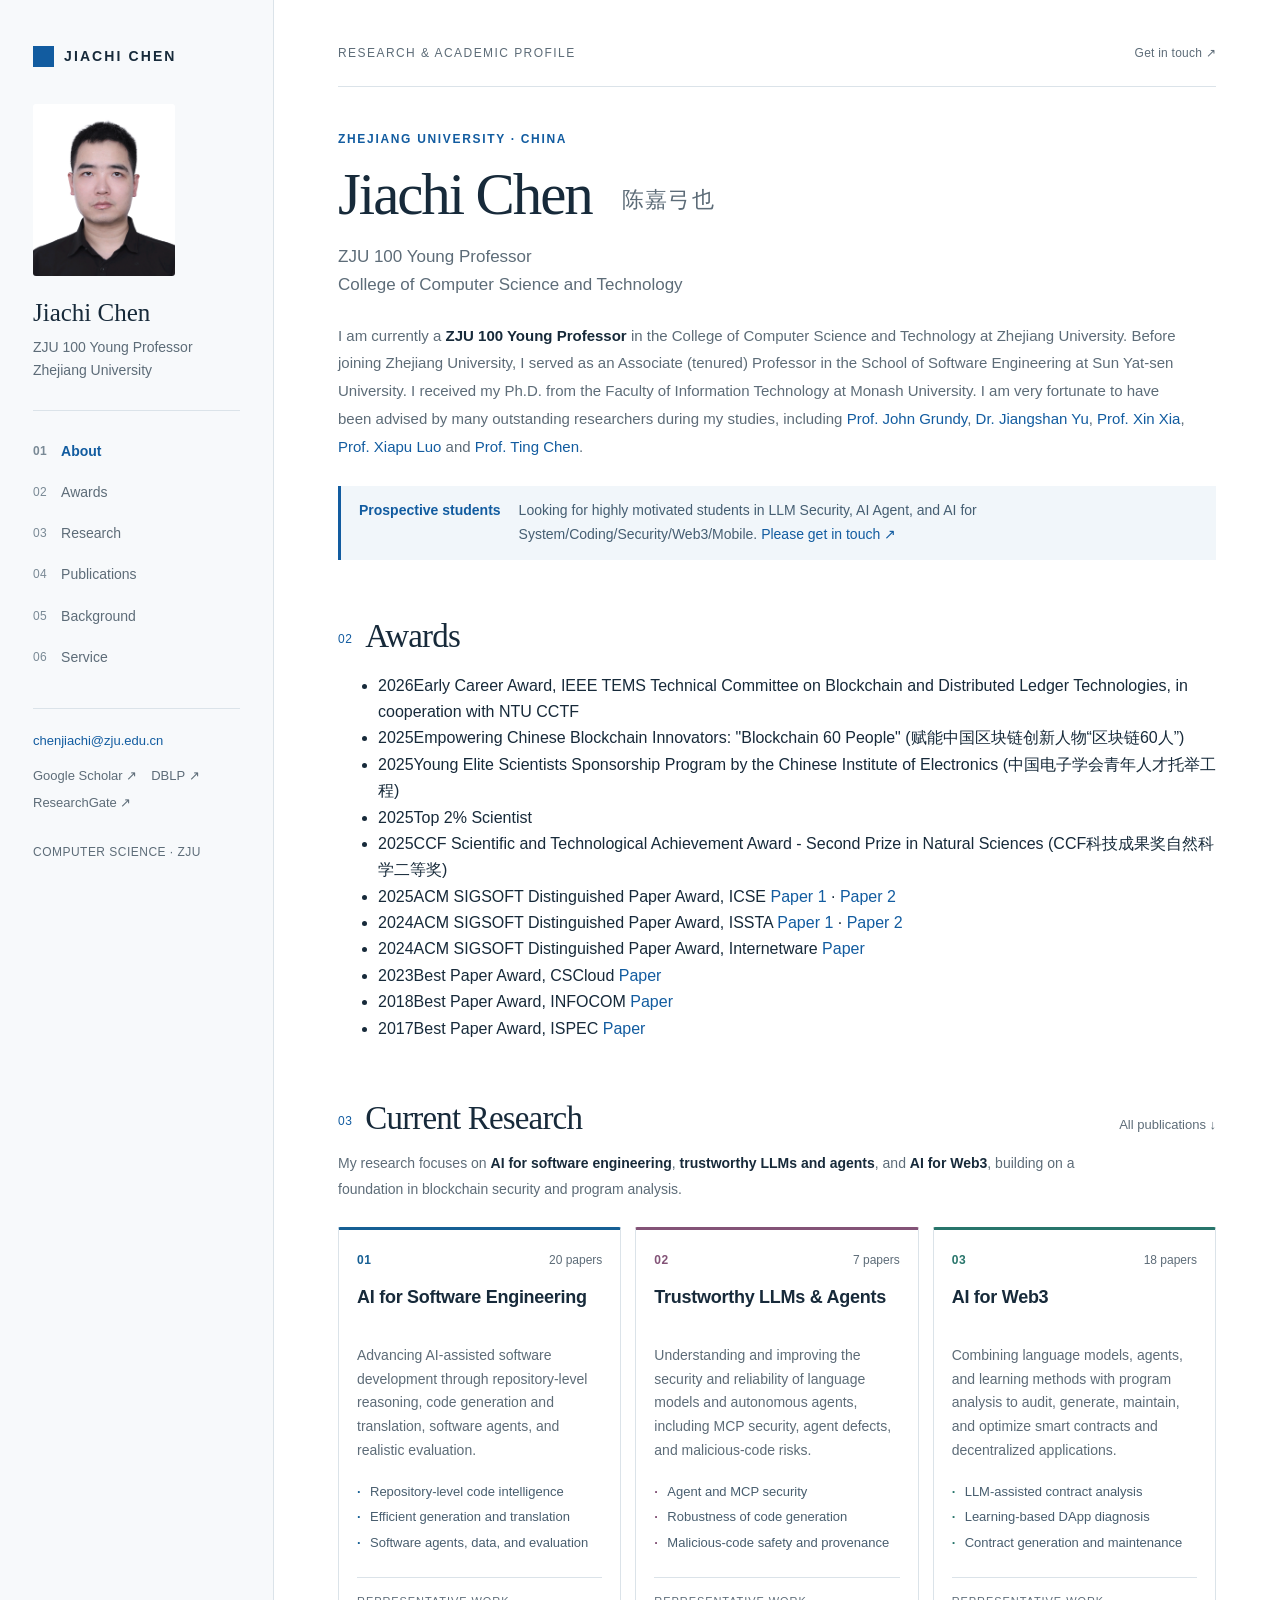
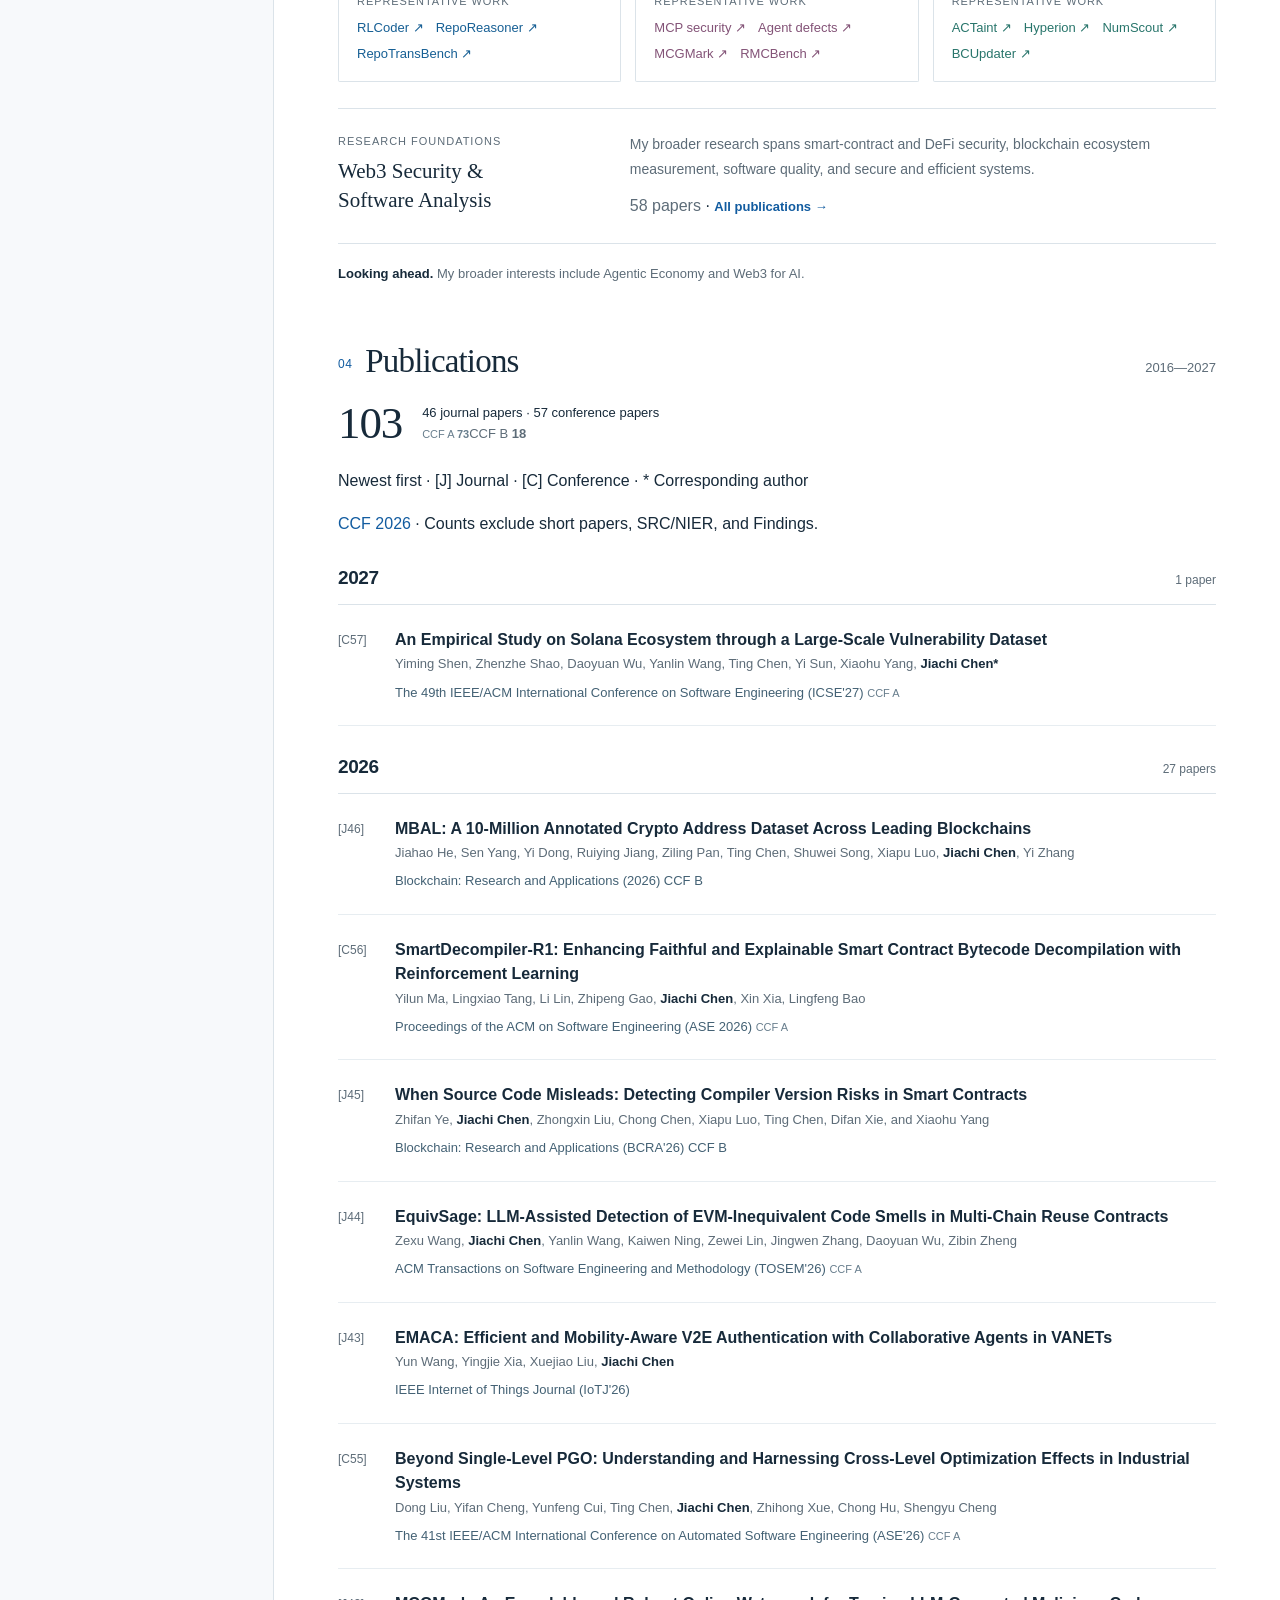
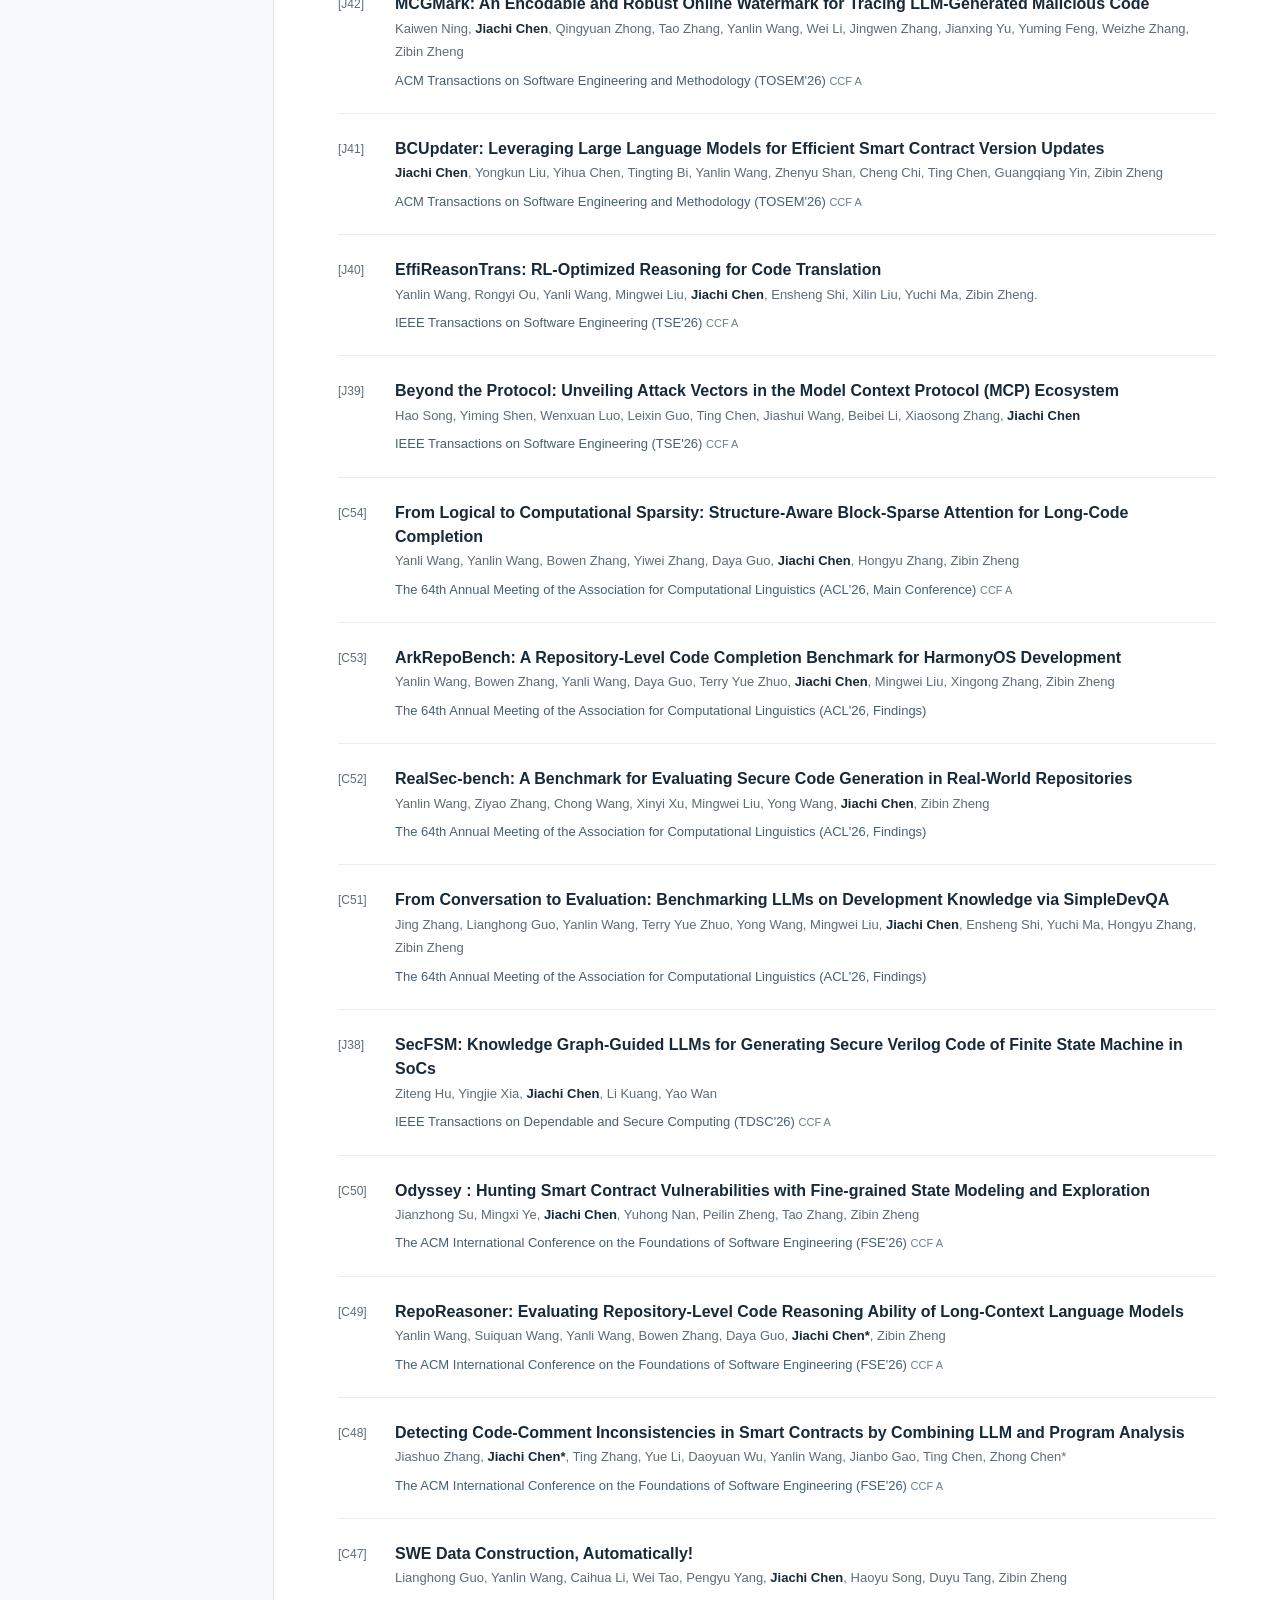
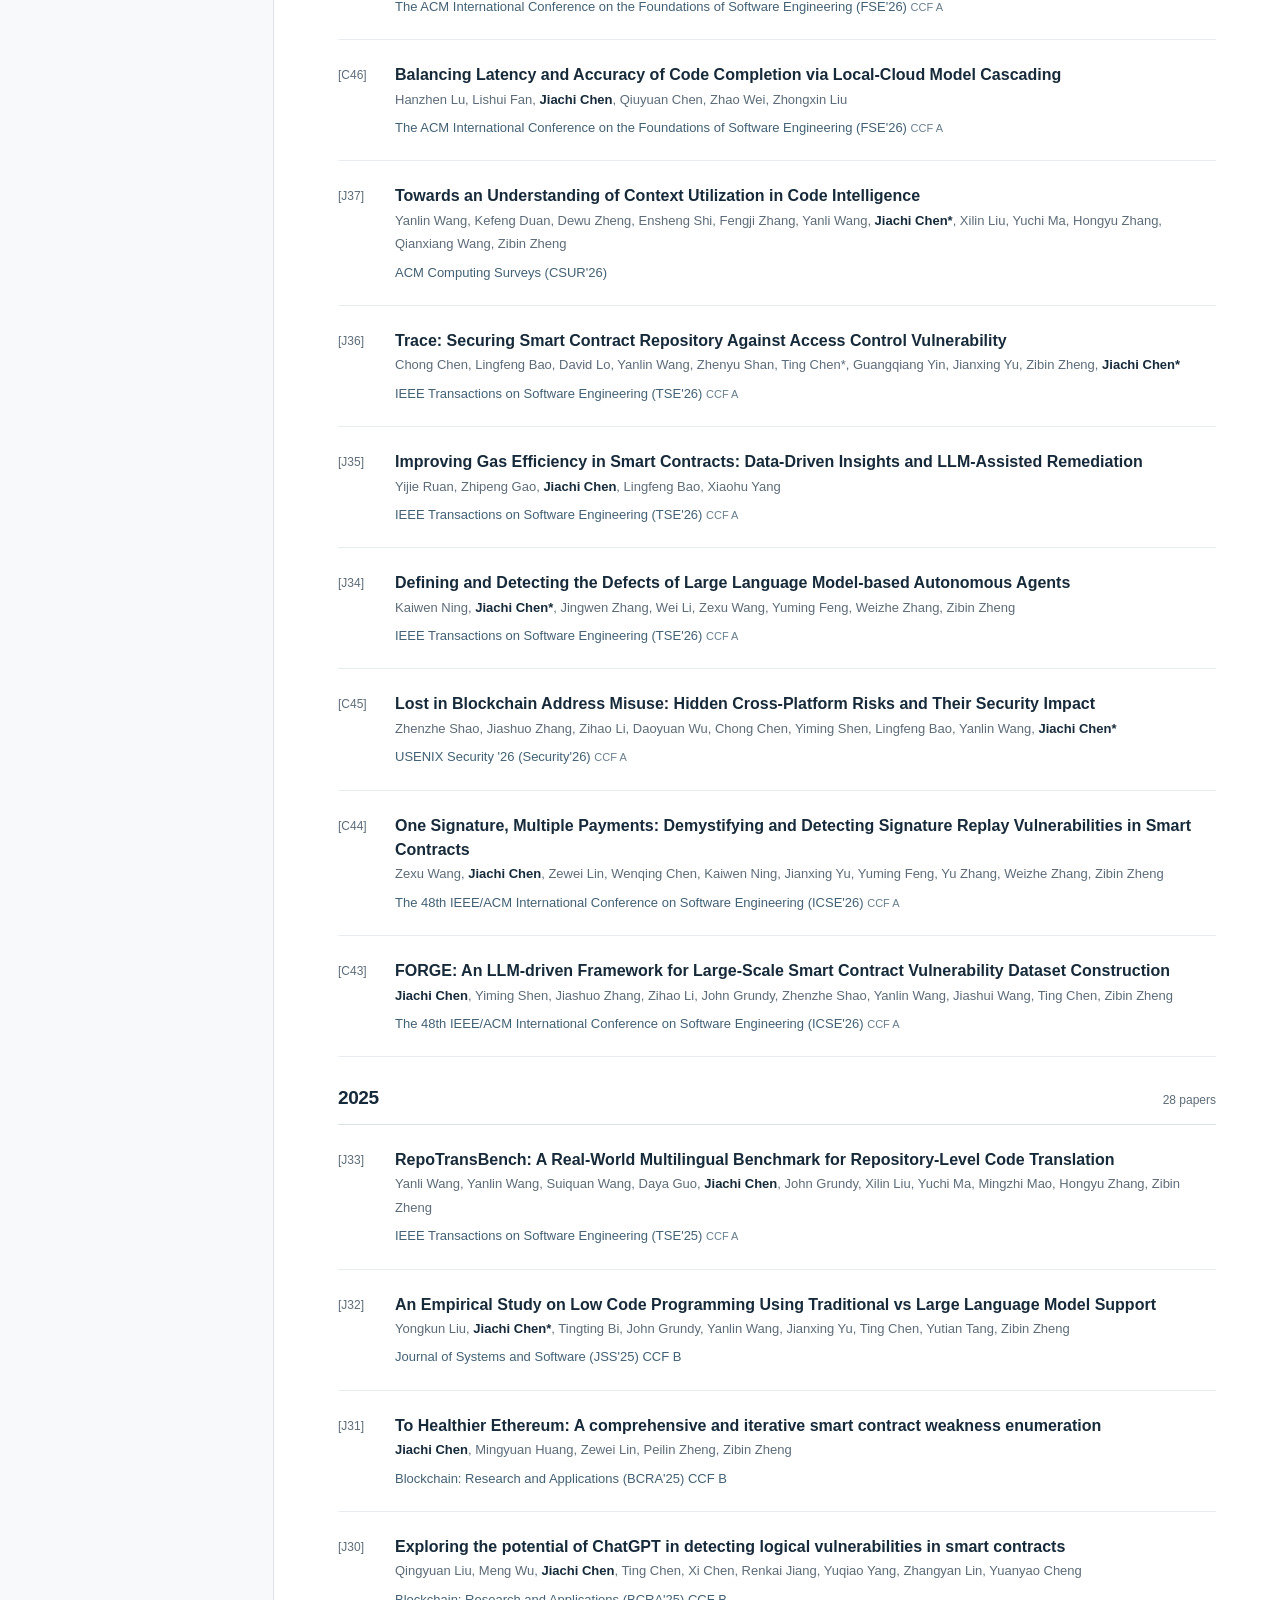
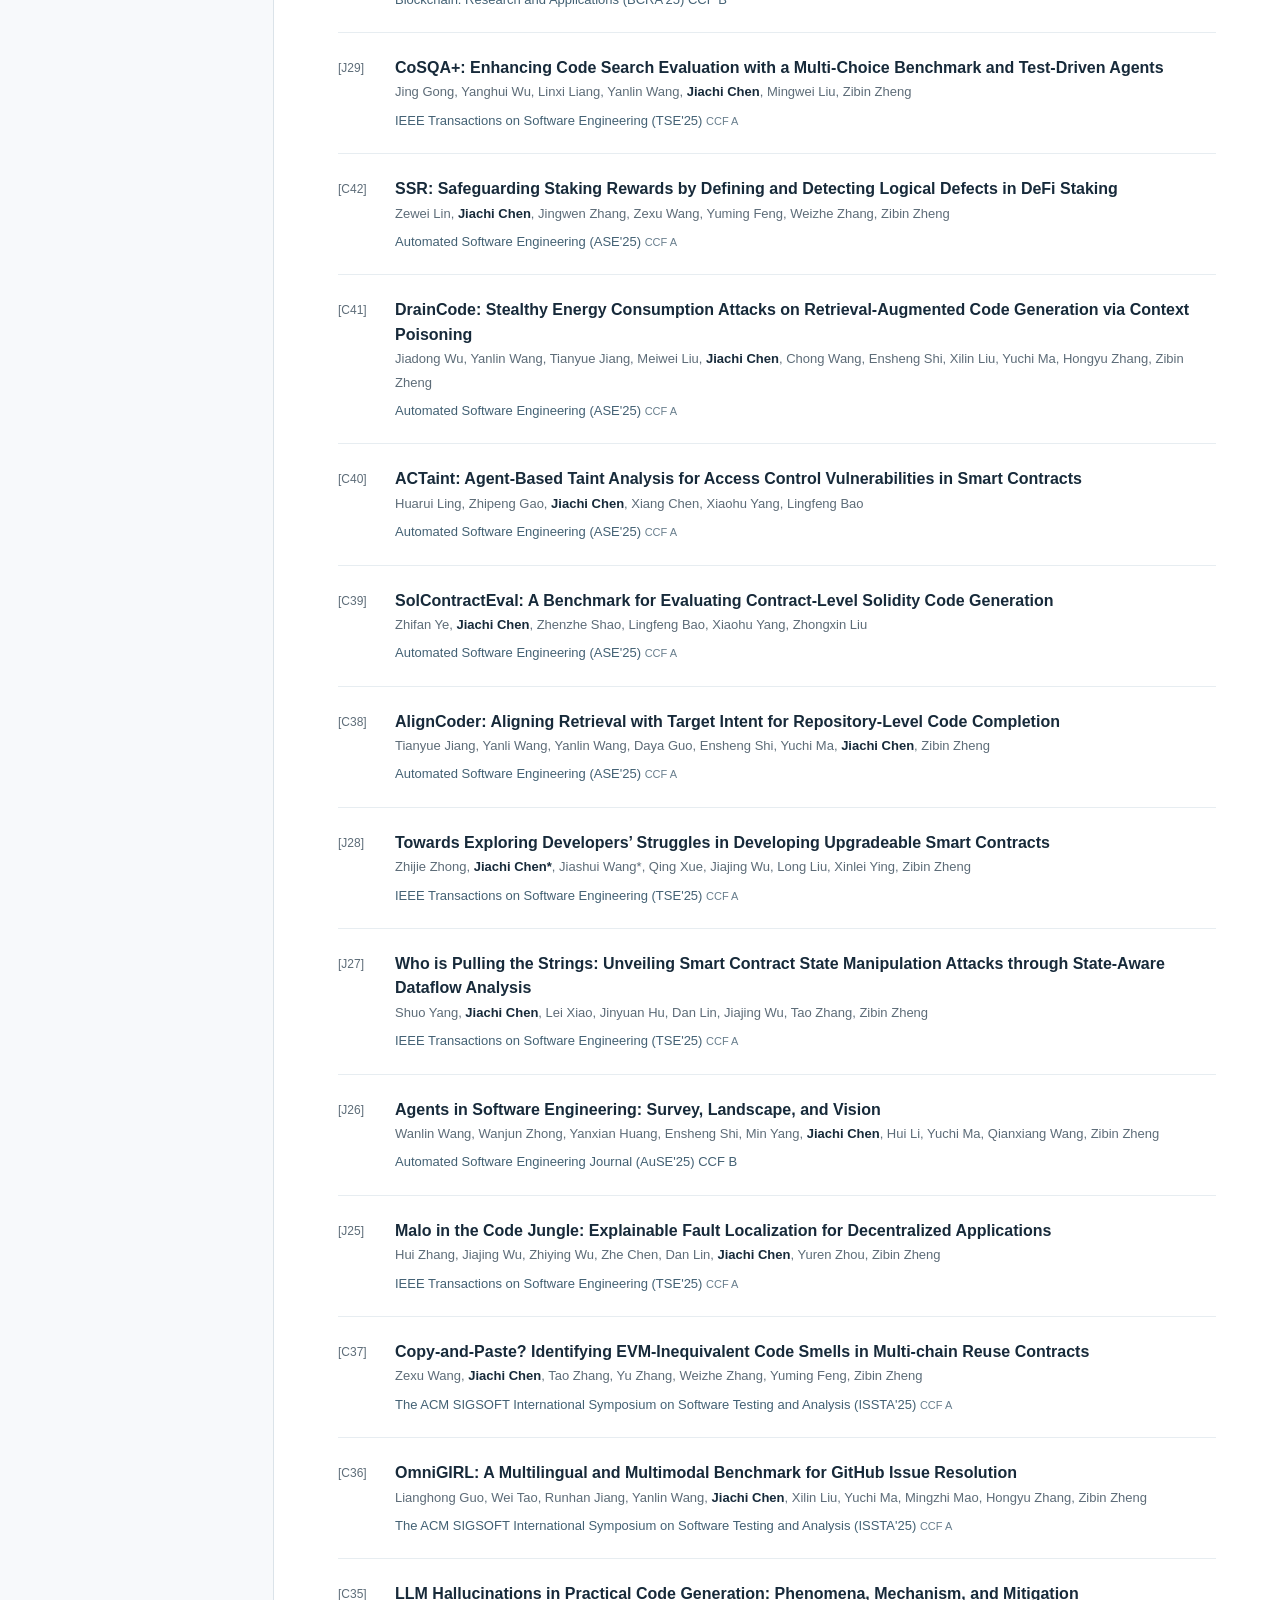
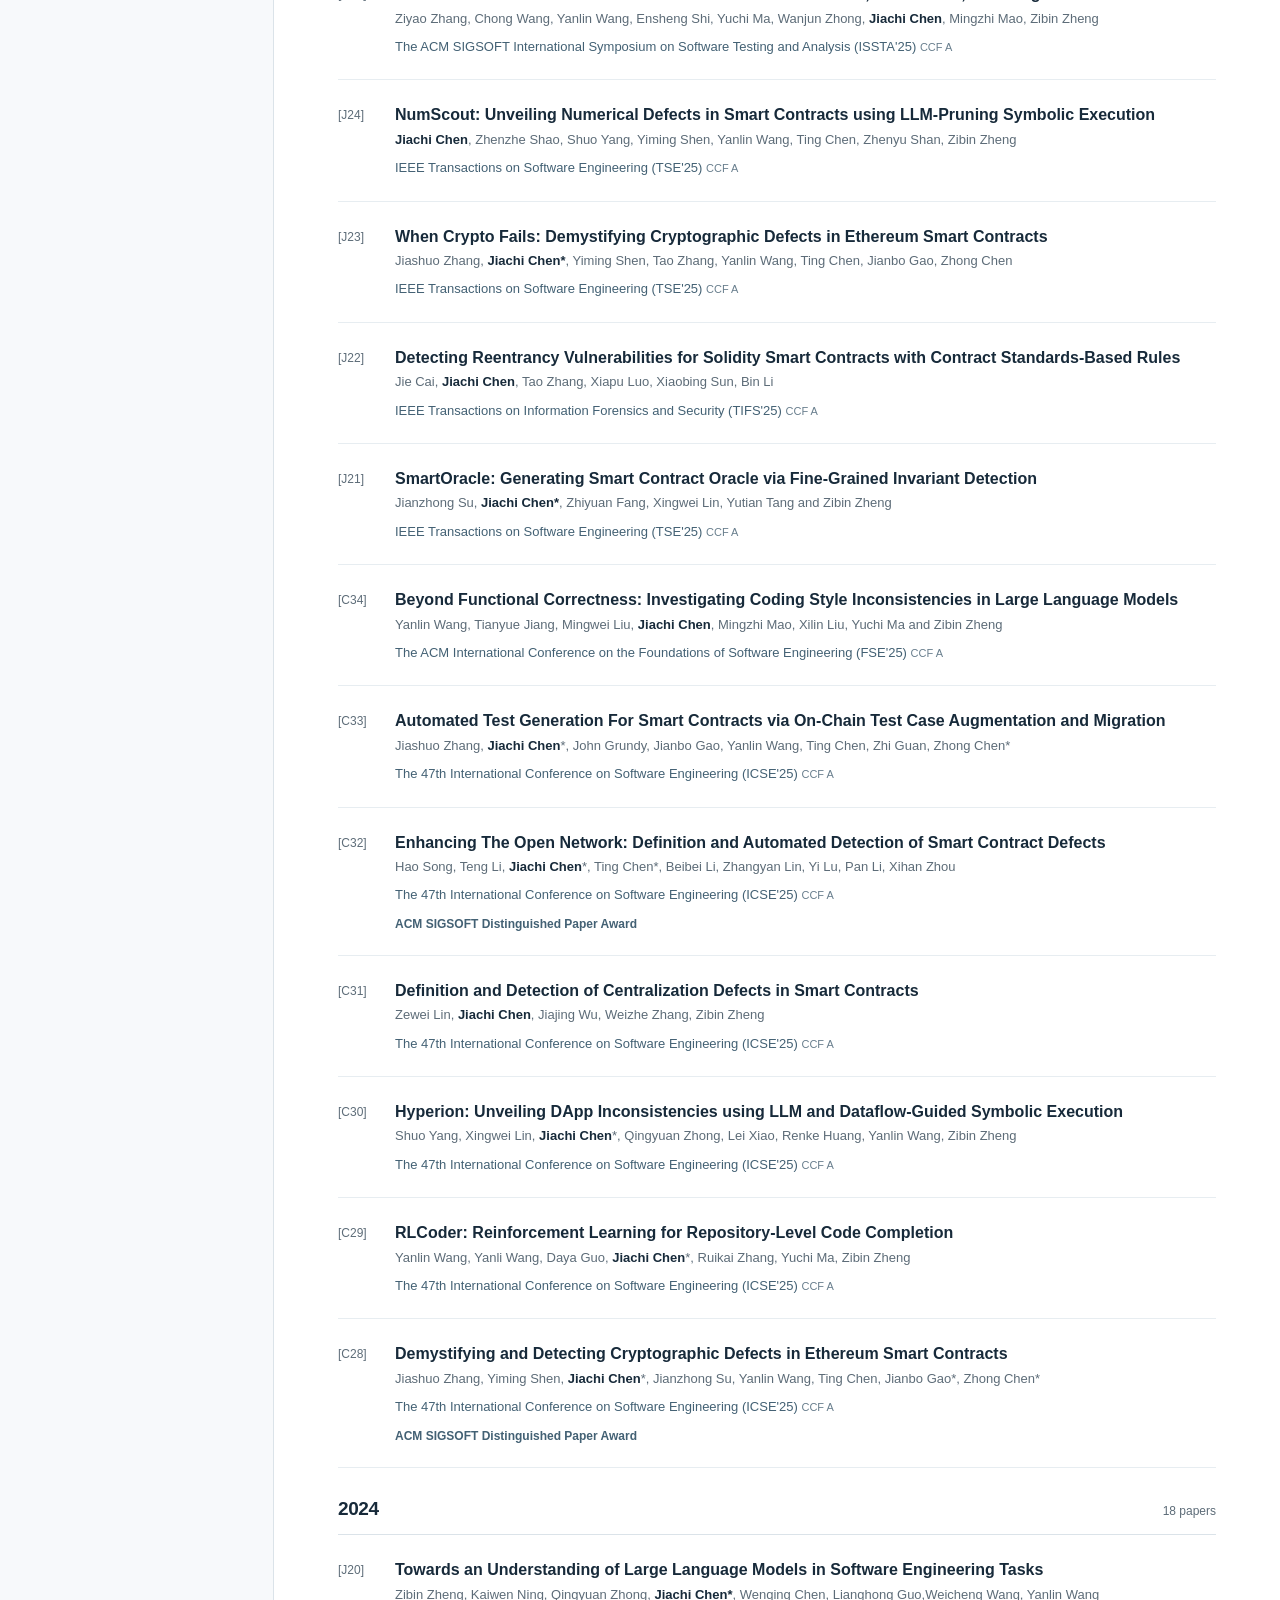
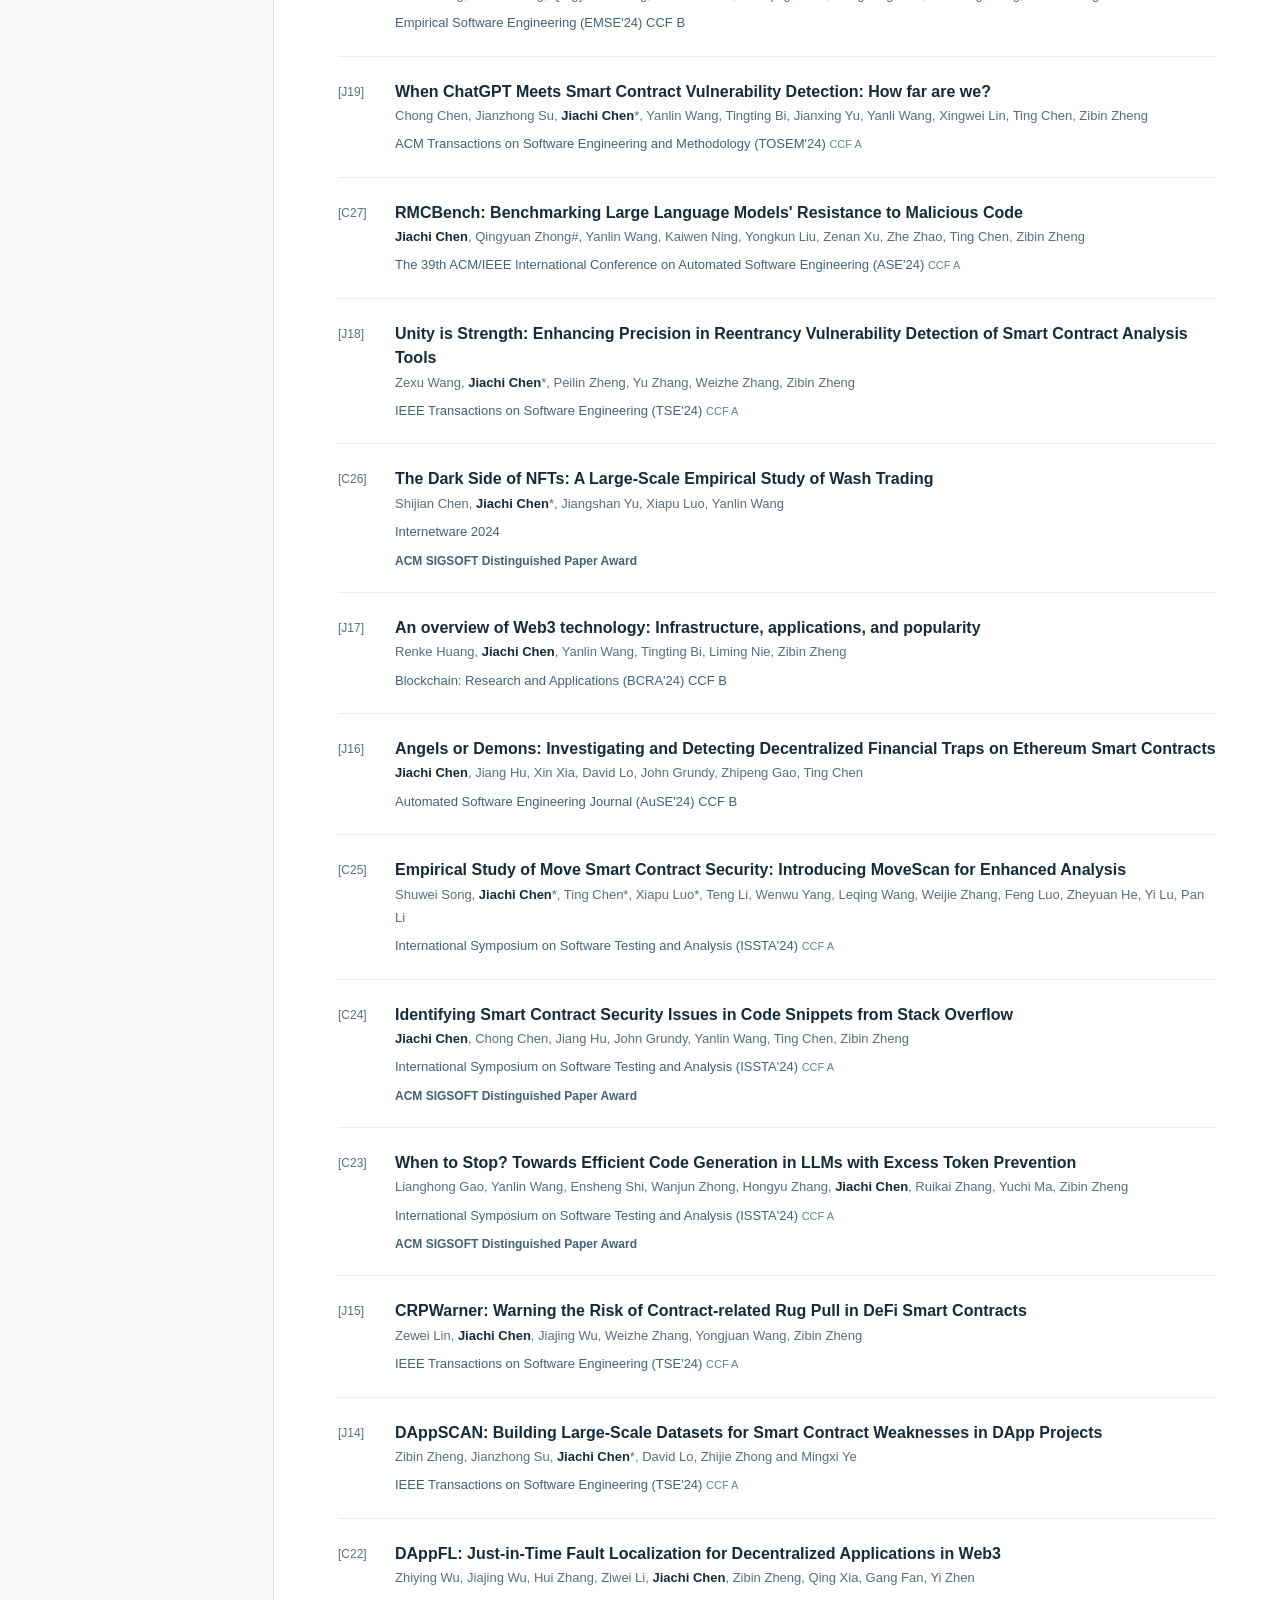
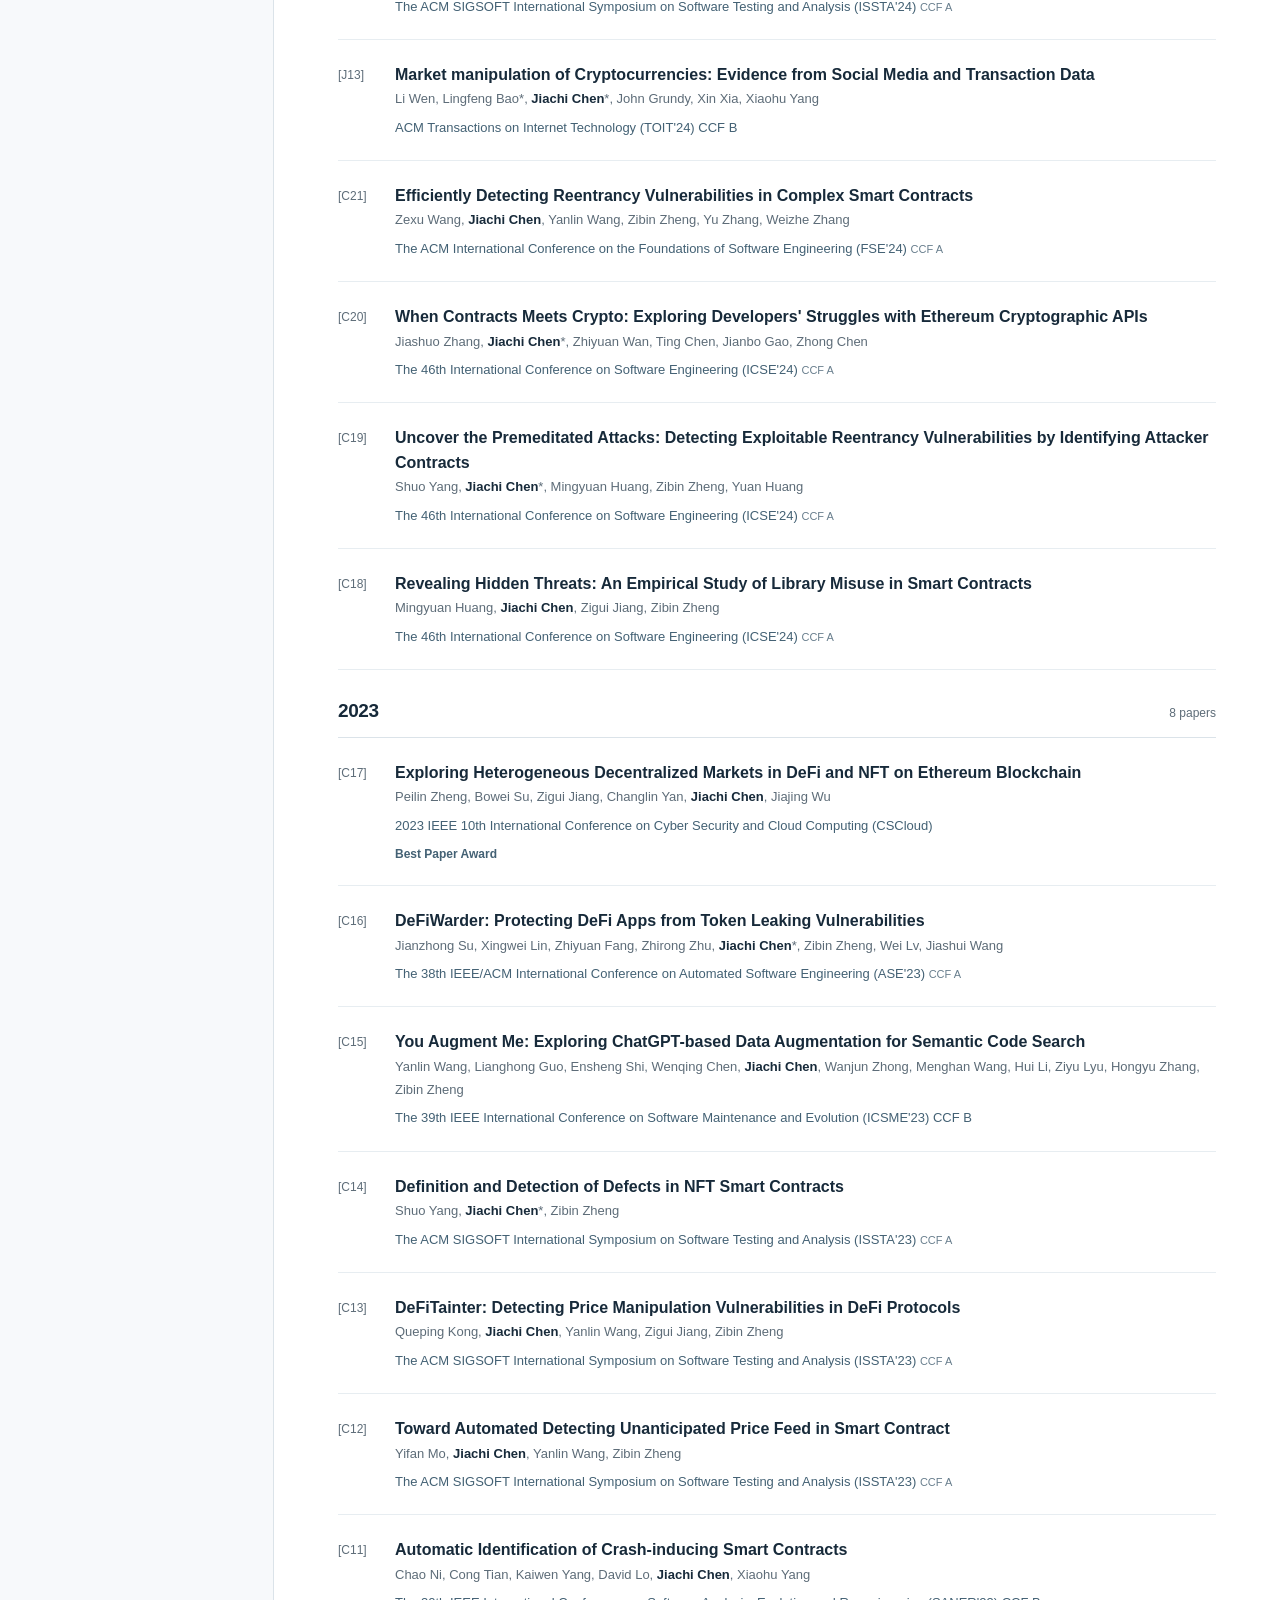
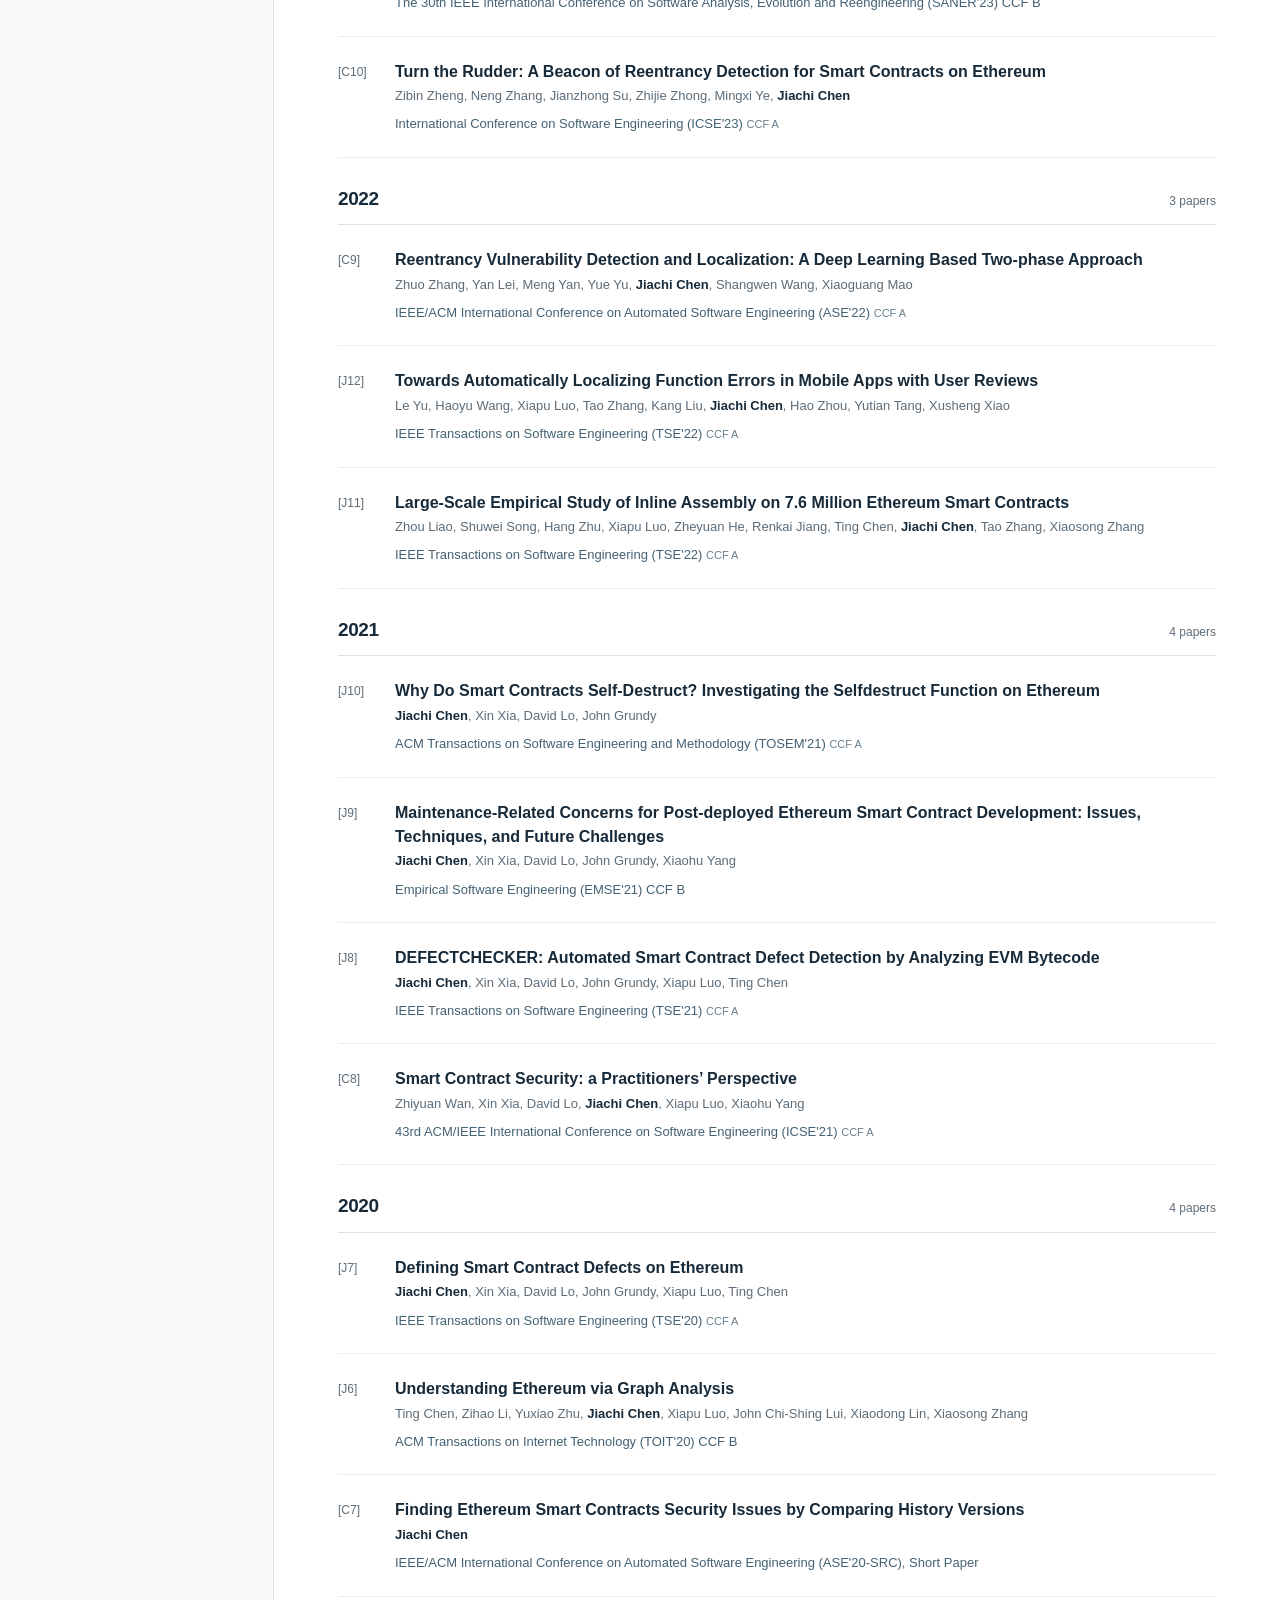
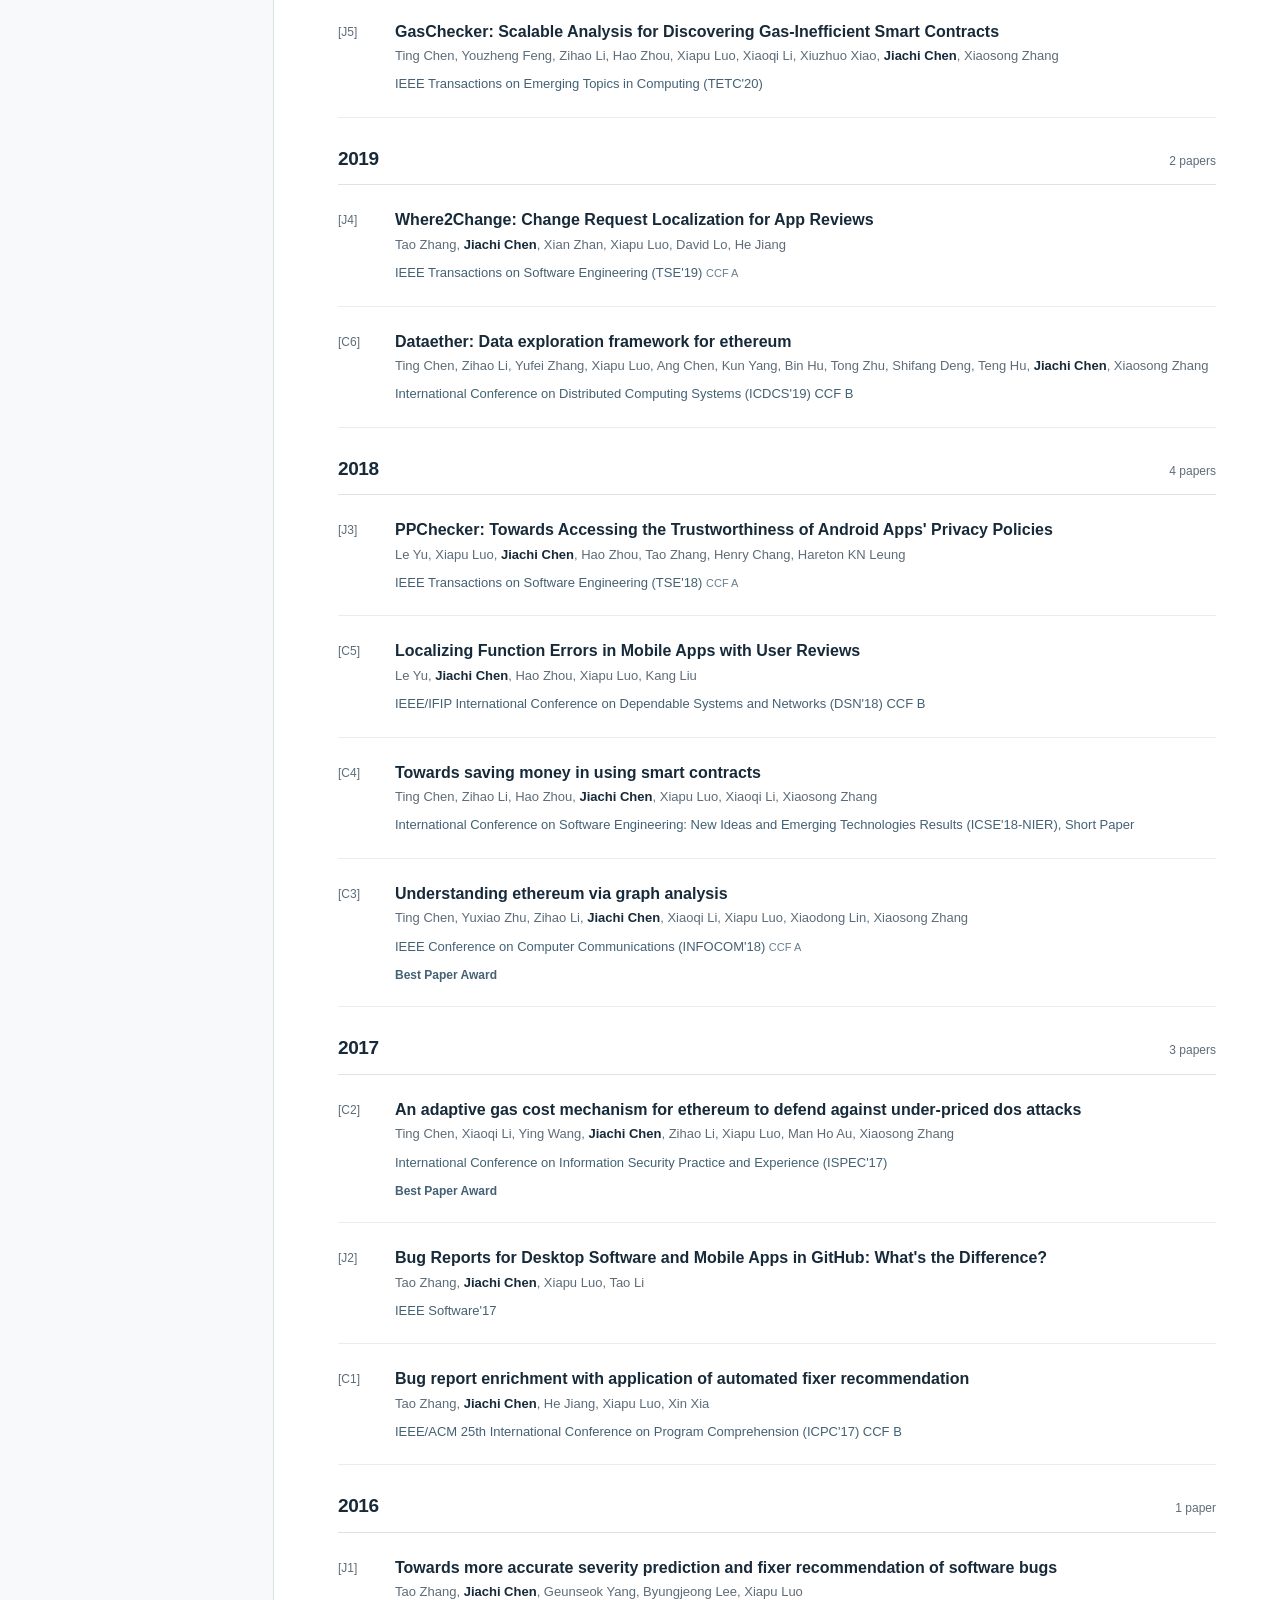
==== commit 87f61e7d: "Update index.html" ====
--- a/index.html
+++ b/index.html
@@ -80,14 +80,14 @@
       <p class="publication-legend">Newest first · [J] Journal · [C] Conference · * Corresponding author</p>
       <p class="ccf-note"><a href="https://www.ccf.org.cn/Academic_Evaluation/By_category/" target="_blank" rel="noopener noreferrer">CCF 2026</a> · Counts exclude short papers, SRC/NIER, and Findings.</p>
       <div id="publication-groups"><section class="publication-group" id="publications-2027"><header class="group-heading"><h3>2027</h3><span>1 paper</span></header><ul class="pub-list"><li data-area="foundations" id="pub-C57" data-type="C" data-year="2027"><span class="publication-number conference">[C57]</span><div class="publication-content"><span class="pub-title">An Empirical Study on Solana Ecosystem through a Large-Scale Vulnerability Dataset</span> <br>
-        Yiming Shen, Zhenzhe Shao, Daoyuan Wu, Yanlin Wang, Ting Chen, Yi Sun, Xiaohu Yang, <u>Jiachi Chen</u><br>
+        Yiming Shen, Zhenzhe Shao, Daoyuan Wu, Yanlin Wang, Ting Chen, Yi Sun, Xiaohu Yang, <u>Jiachi Chen*</u><br>
         <span class="pub-venue"><cite>The 49th IEEE/ACM International Conference on Software Engineering (ICSE'27)</cite> <span class="ccf-badge ccf-a">CCF A</span></span>
       </div></li></ul></section><section class="publication-group" id="publications-2026"><header class="group-heading"><h3>2026</h3><span>27 papers</span></header><ul class="pub-list"><li data-area="foundations" id="pub-J46" data-type="J" data-year="2026"><span class="publication-number journal">[J46]</span><div class="publication-content"><span class="pub-title">MBAL: A 10-Million Annotated Crypto Address Dataset Across Leading Blockchains</span> <br>
         Jiahao He, Sen Yang, Yi Dong, Ruiying Jiang, Ziling Pan, Ting Chen, Shuwei Song, Xiapu Luo, <u>Jiachi Chen</u>, Yi Zhang<br>
-        <span class="pub-venue"><cite>Blockchain: Research and Applications (2026), Article 100555</cite> <span class="ccf-badge ccf-b">CCF B</span></span>
+        <span class="pub-venue"><cite>Blockchain: Research and Applications (2026)</cite> <span class="ccf-badge ccf-b">CCF B</span></span>
       </div></li><li data-area="ai-for-web3" id="pub-C56" data-type="C" data-year="2026"><span class="publication-number conference">[C56]</span><div class="publication-content"><span class="pub-title">SmartDecompiler-R1: Enhancing Faithful and Explainable Smart Contract Bytecode Decompilation with Reinforcement Learning</span> <br>
         Yilun Ma, Lingxiao Tang, Li Lin, Zhipeng Gao, <u>Jiachi Chen</u>, Xin Xia, Lingfeng Bao<br>
-        <span class="pub-venue"><cite>Proceedings of the ACM on Software Engineering, Volume 3, Issue ISSTA 2026</cite> <span class="ccf-badge ccf-a">CCF A</span></span>
+        <span class="pub-venue"><cite>Proceedings of the ACM on Software Engineering (ASE 2026)</cite> <span class="ccf-badge ccf-a">CCF A</span></span>
       </div></li><li data-area="foundations" id="pub-J45" data-type="J" data-year="2026"><span class="publication-number journal">[J45]</span><div class="publication-content"><span class="pub-title">When Source Code Misleads: Detecting Compiler Version Risks in Smart Contracts</span> <br>
         Zhifan Ye, <u>Jiachi Chen</u>, Zhongxin Liu, Chong Chen, Xiapu Luo, Ting Chen, Difan Xie, and Xiaohu Yang<br>
         <span class="pub-venue"><cite>Blockchain: Research and Applications (BCRA'26)</cite> <span class="ccf-badge ccf-b">CCF B</span></span>
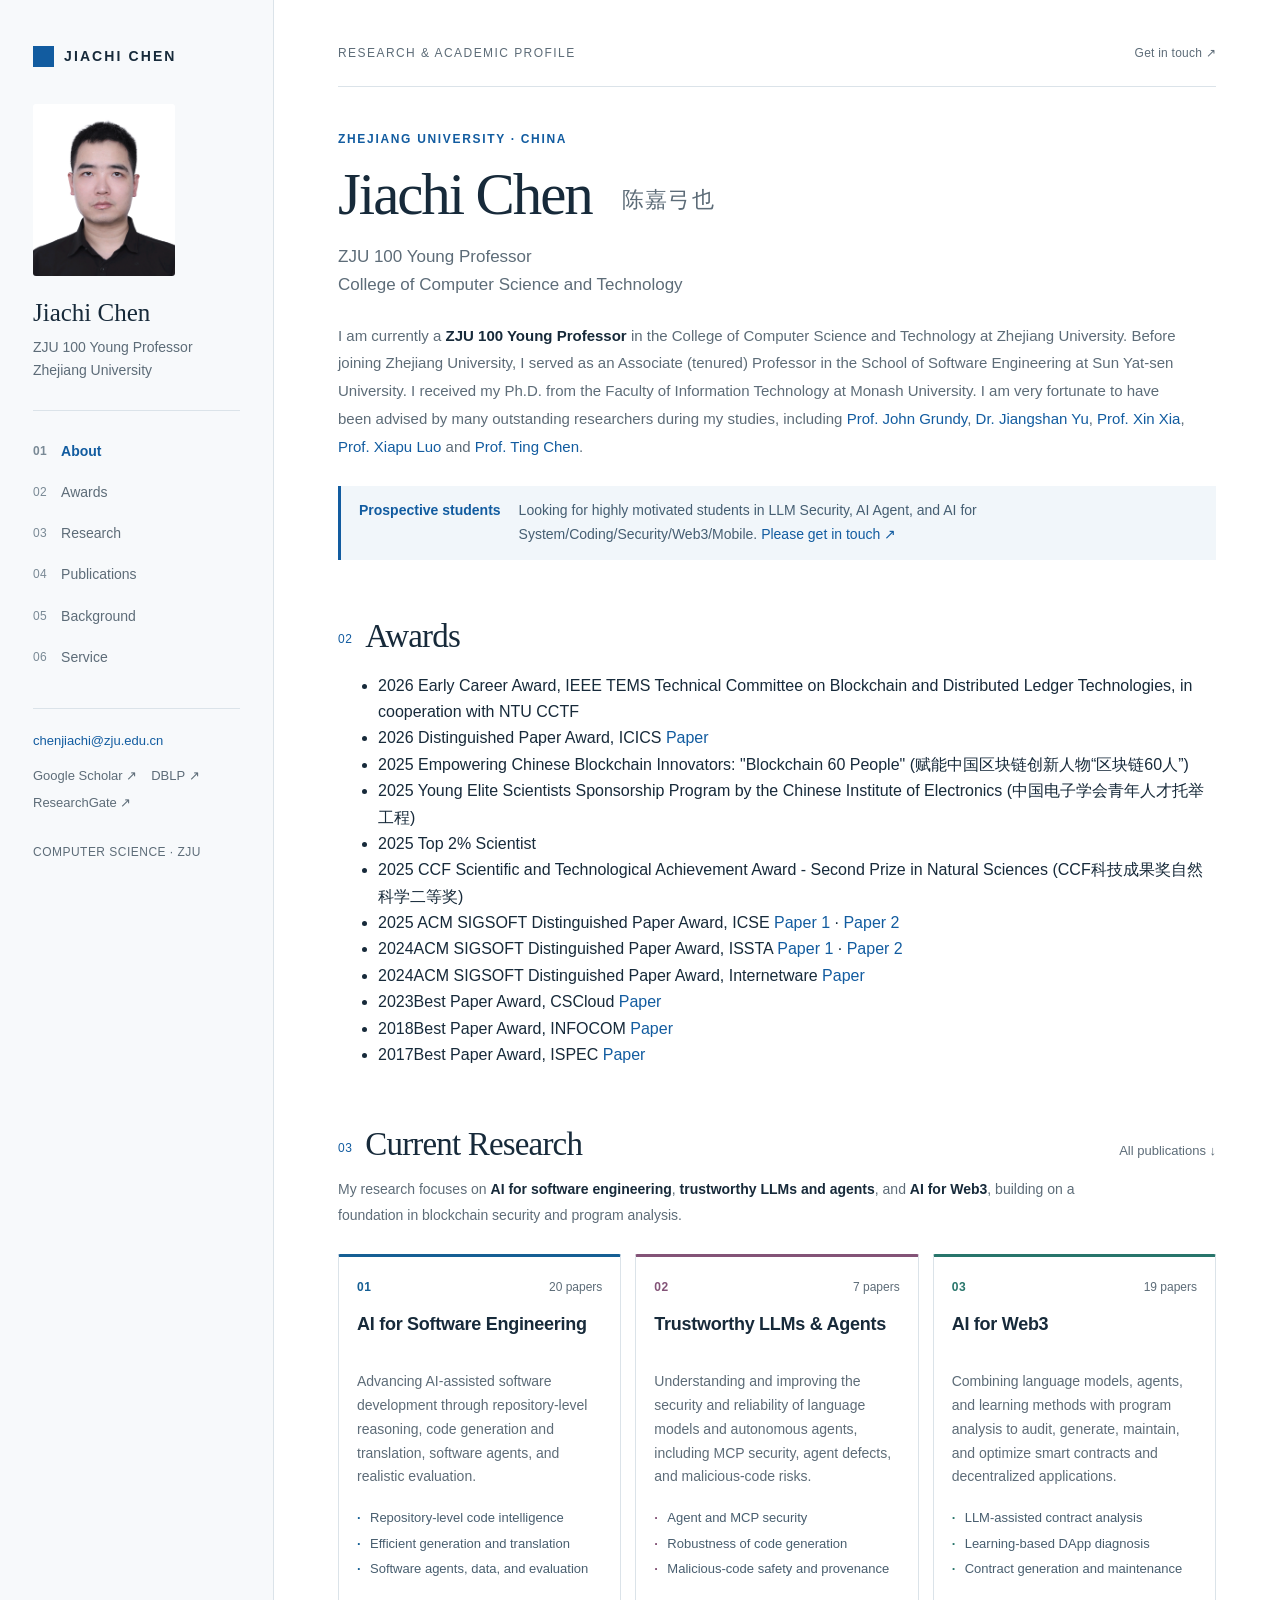
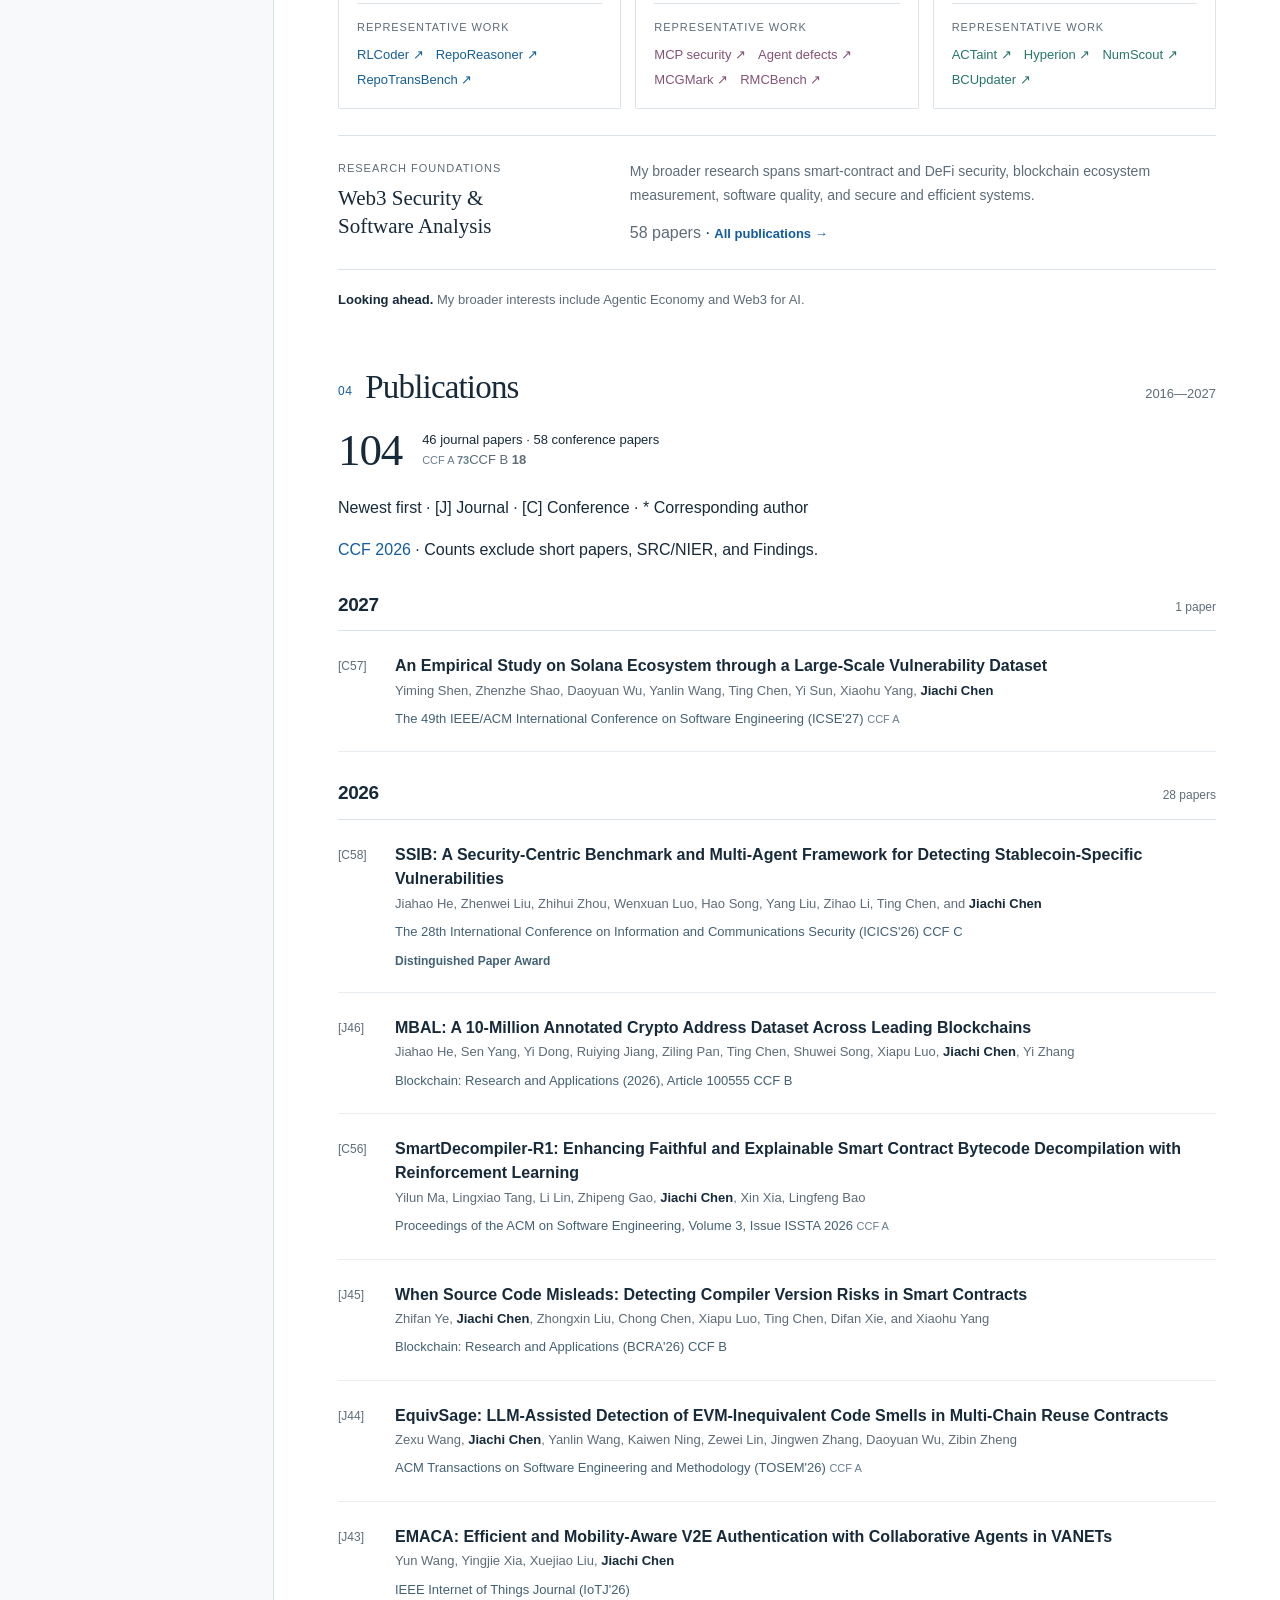
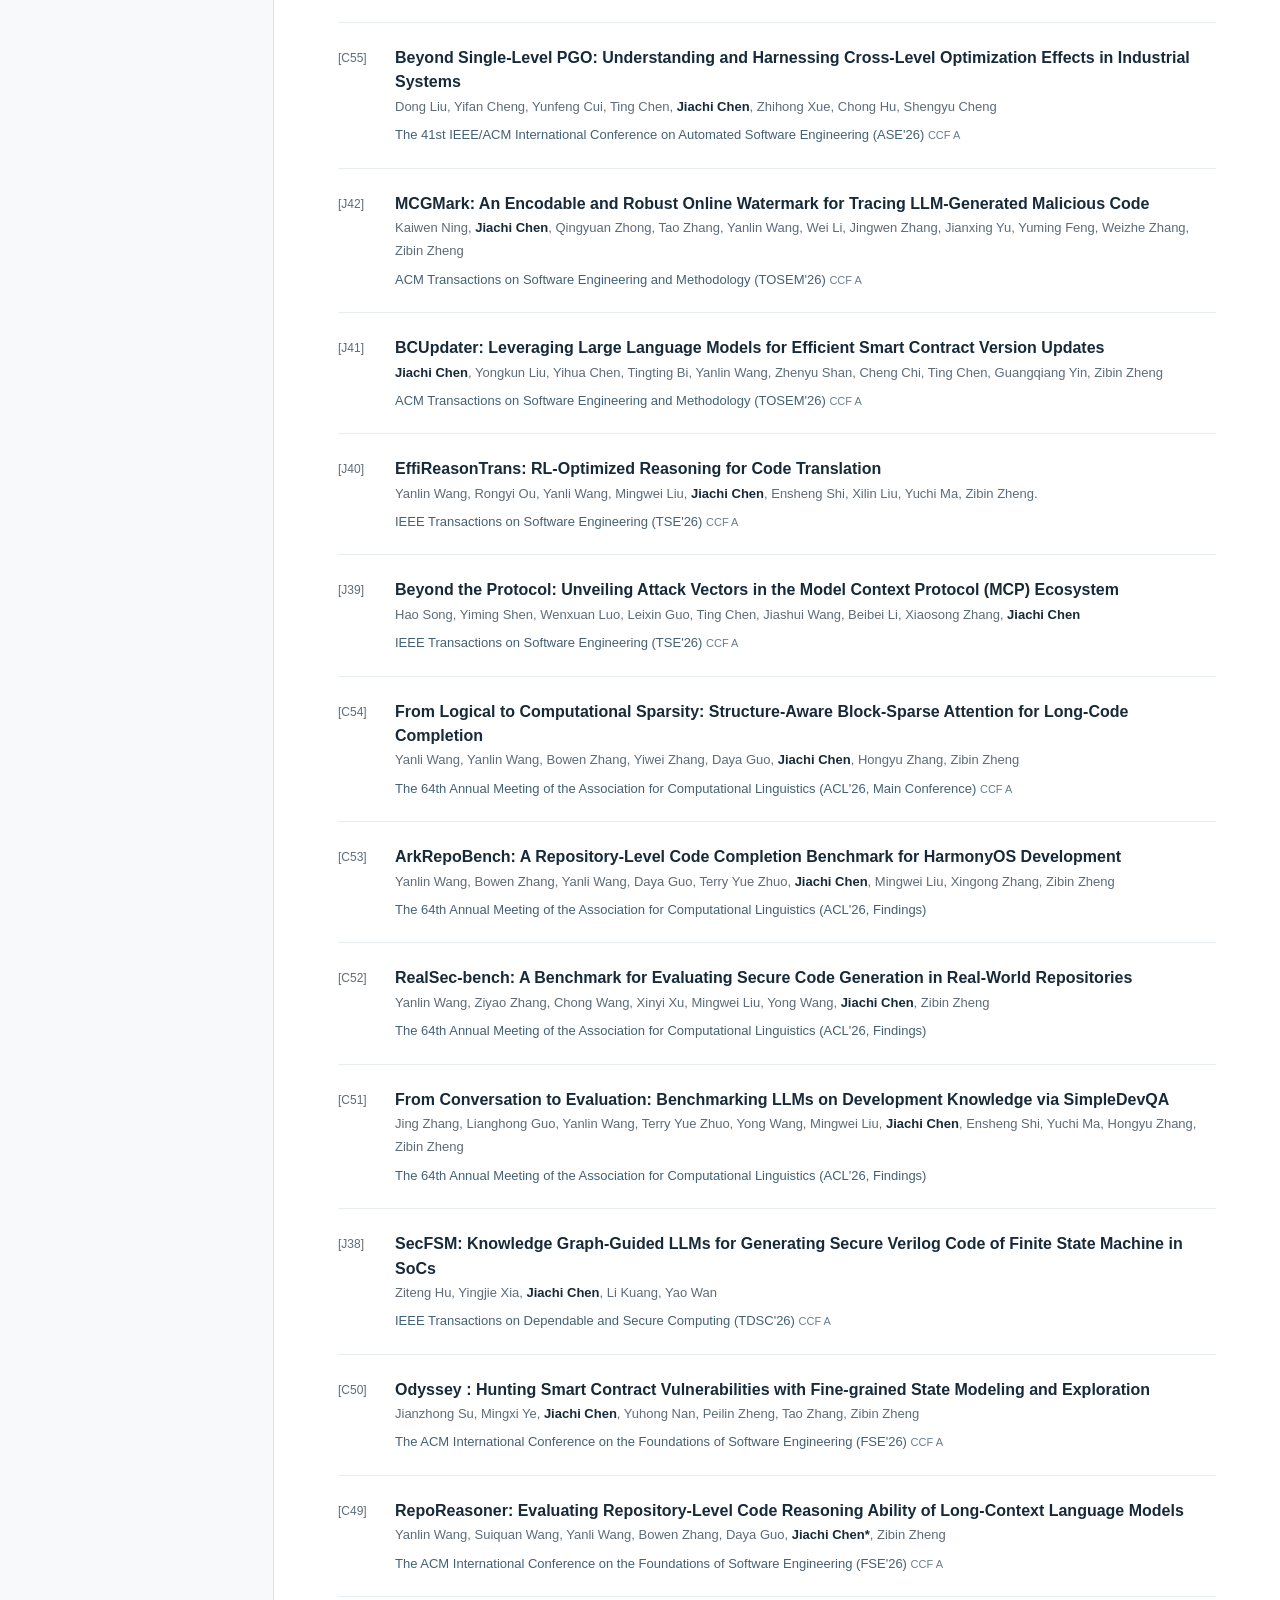
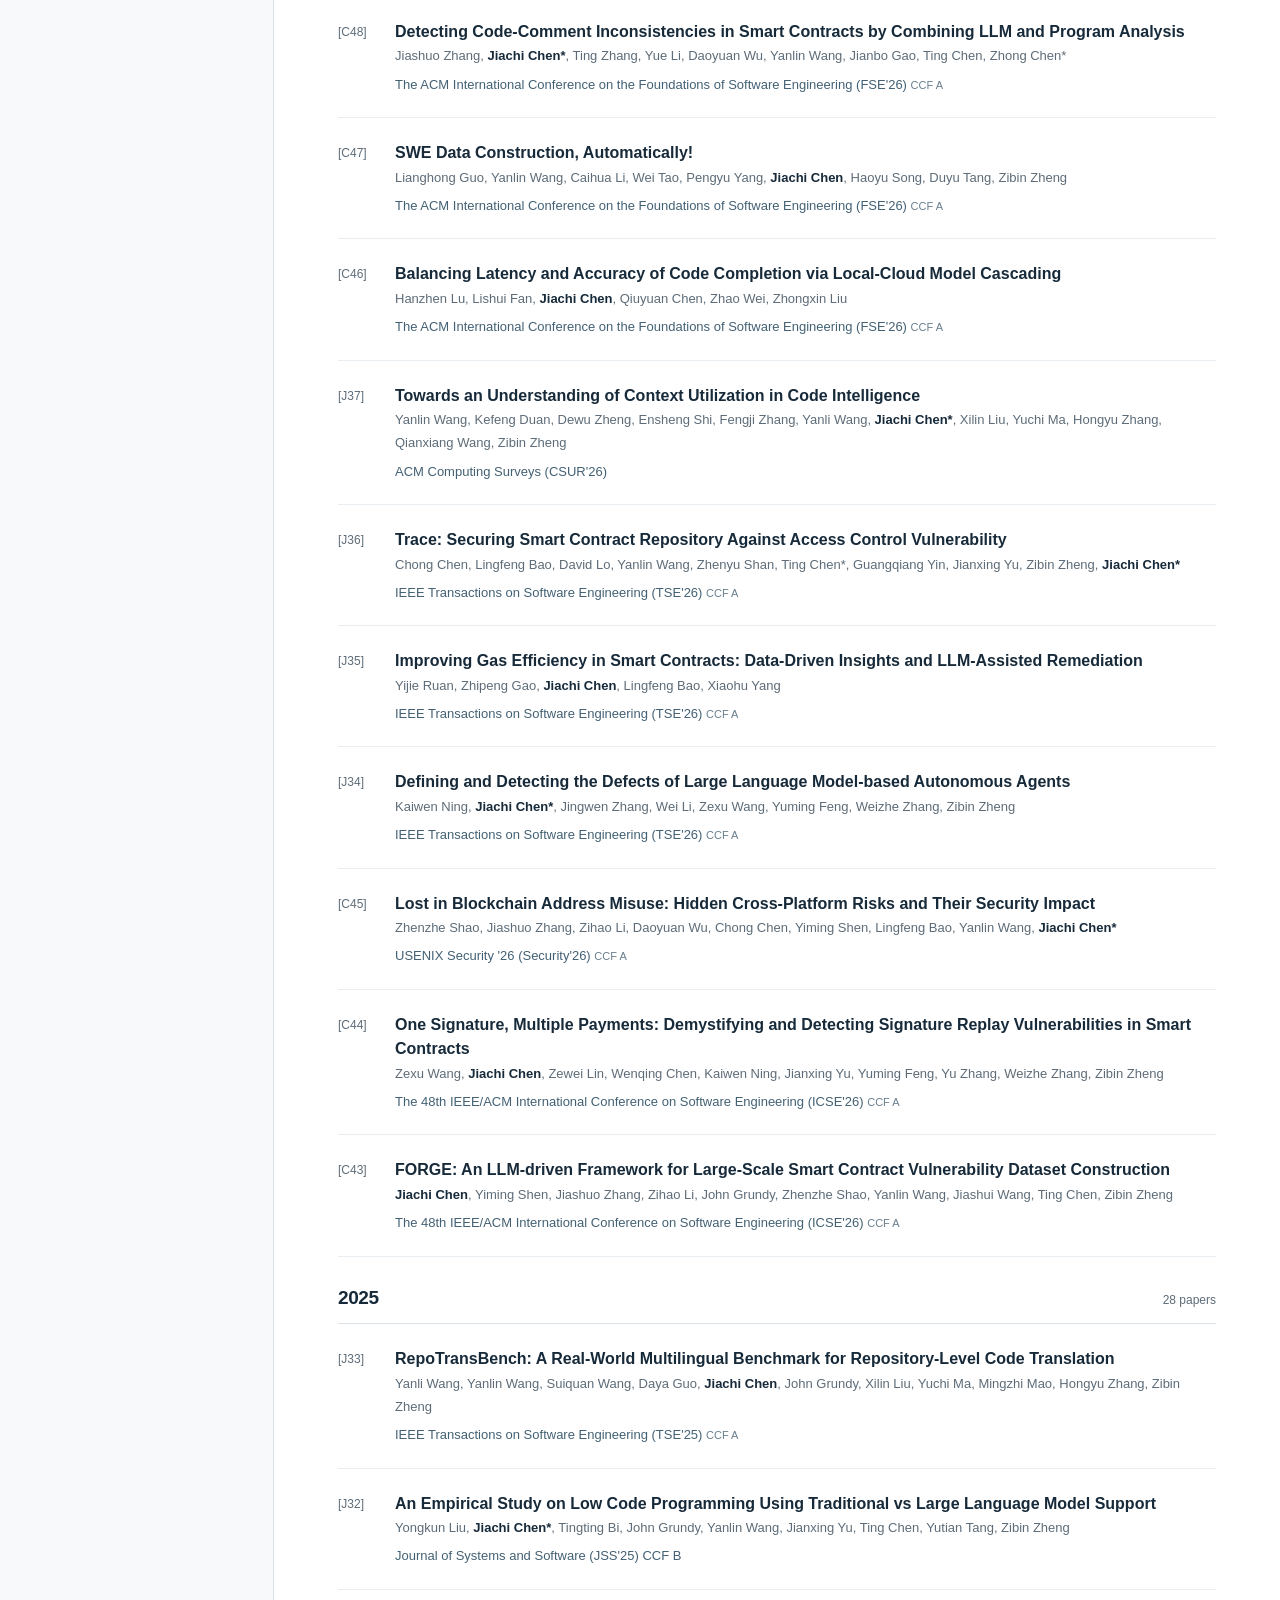
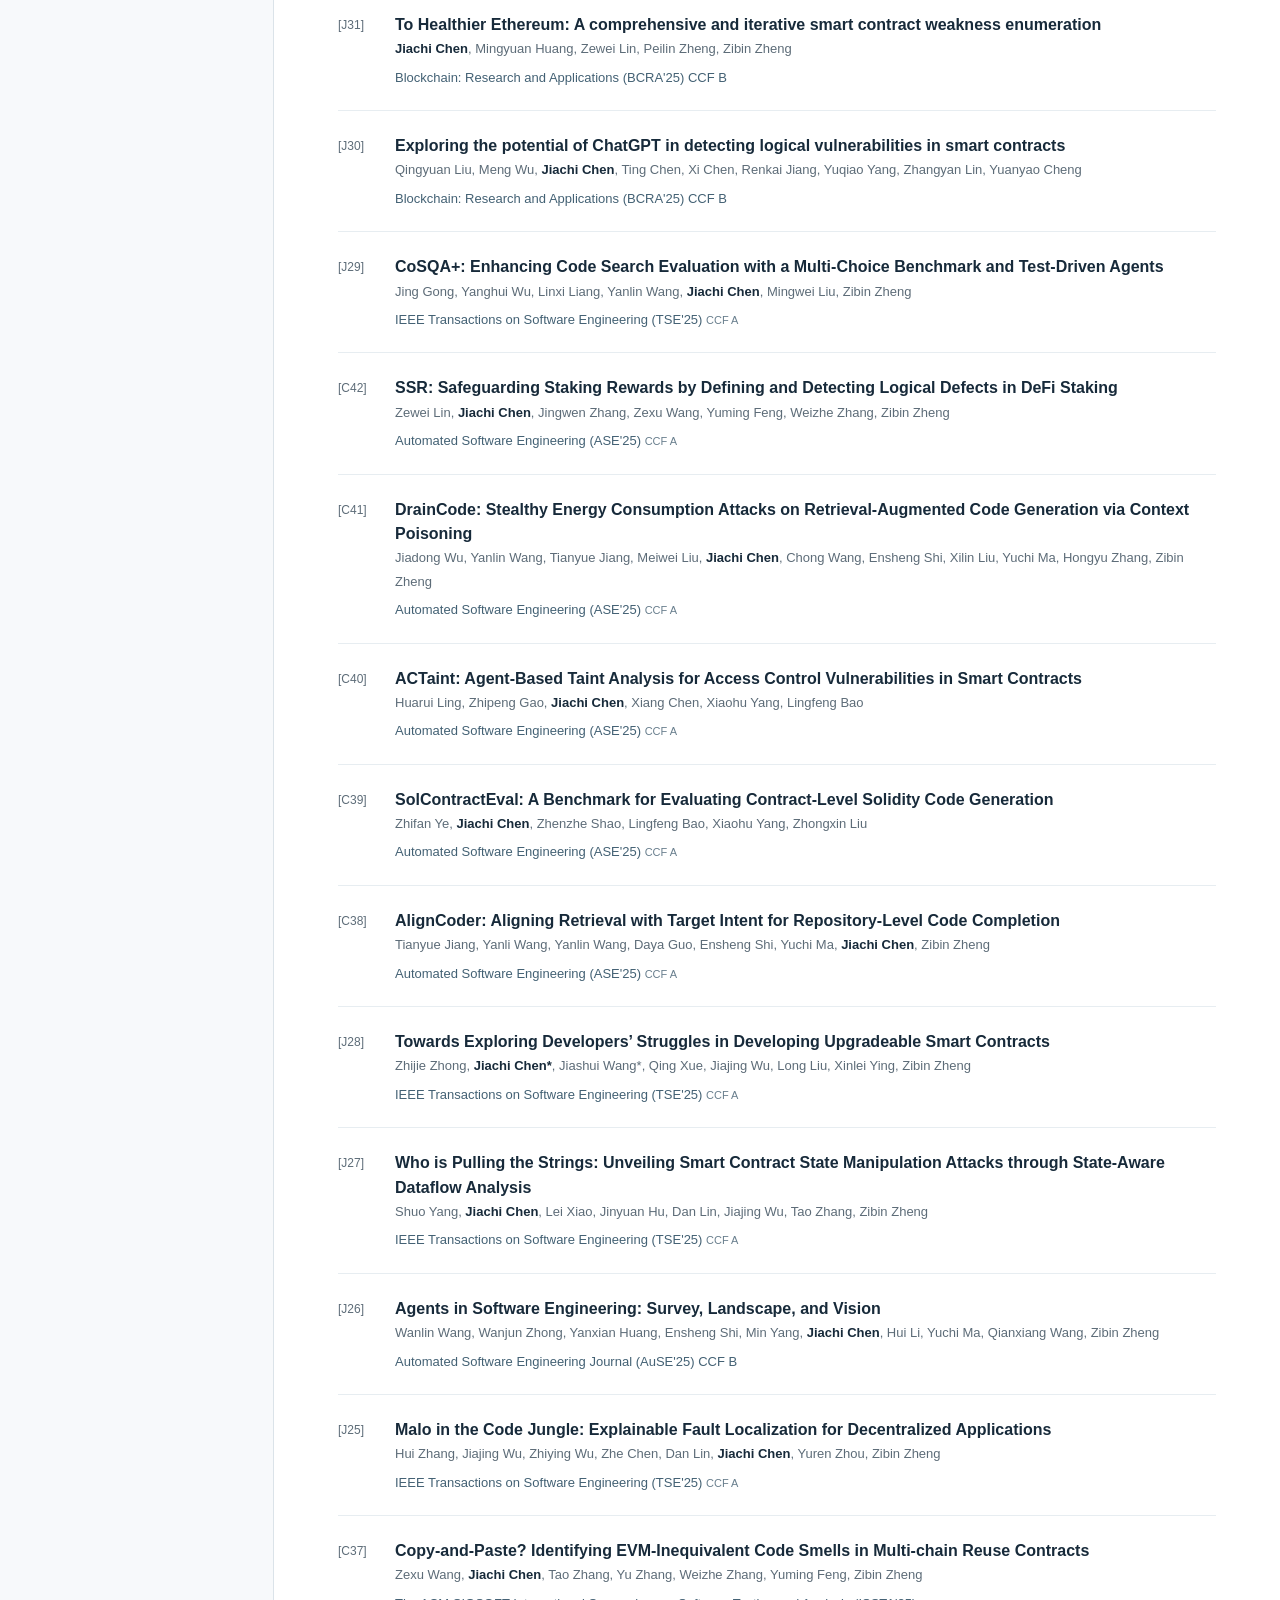
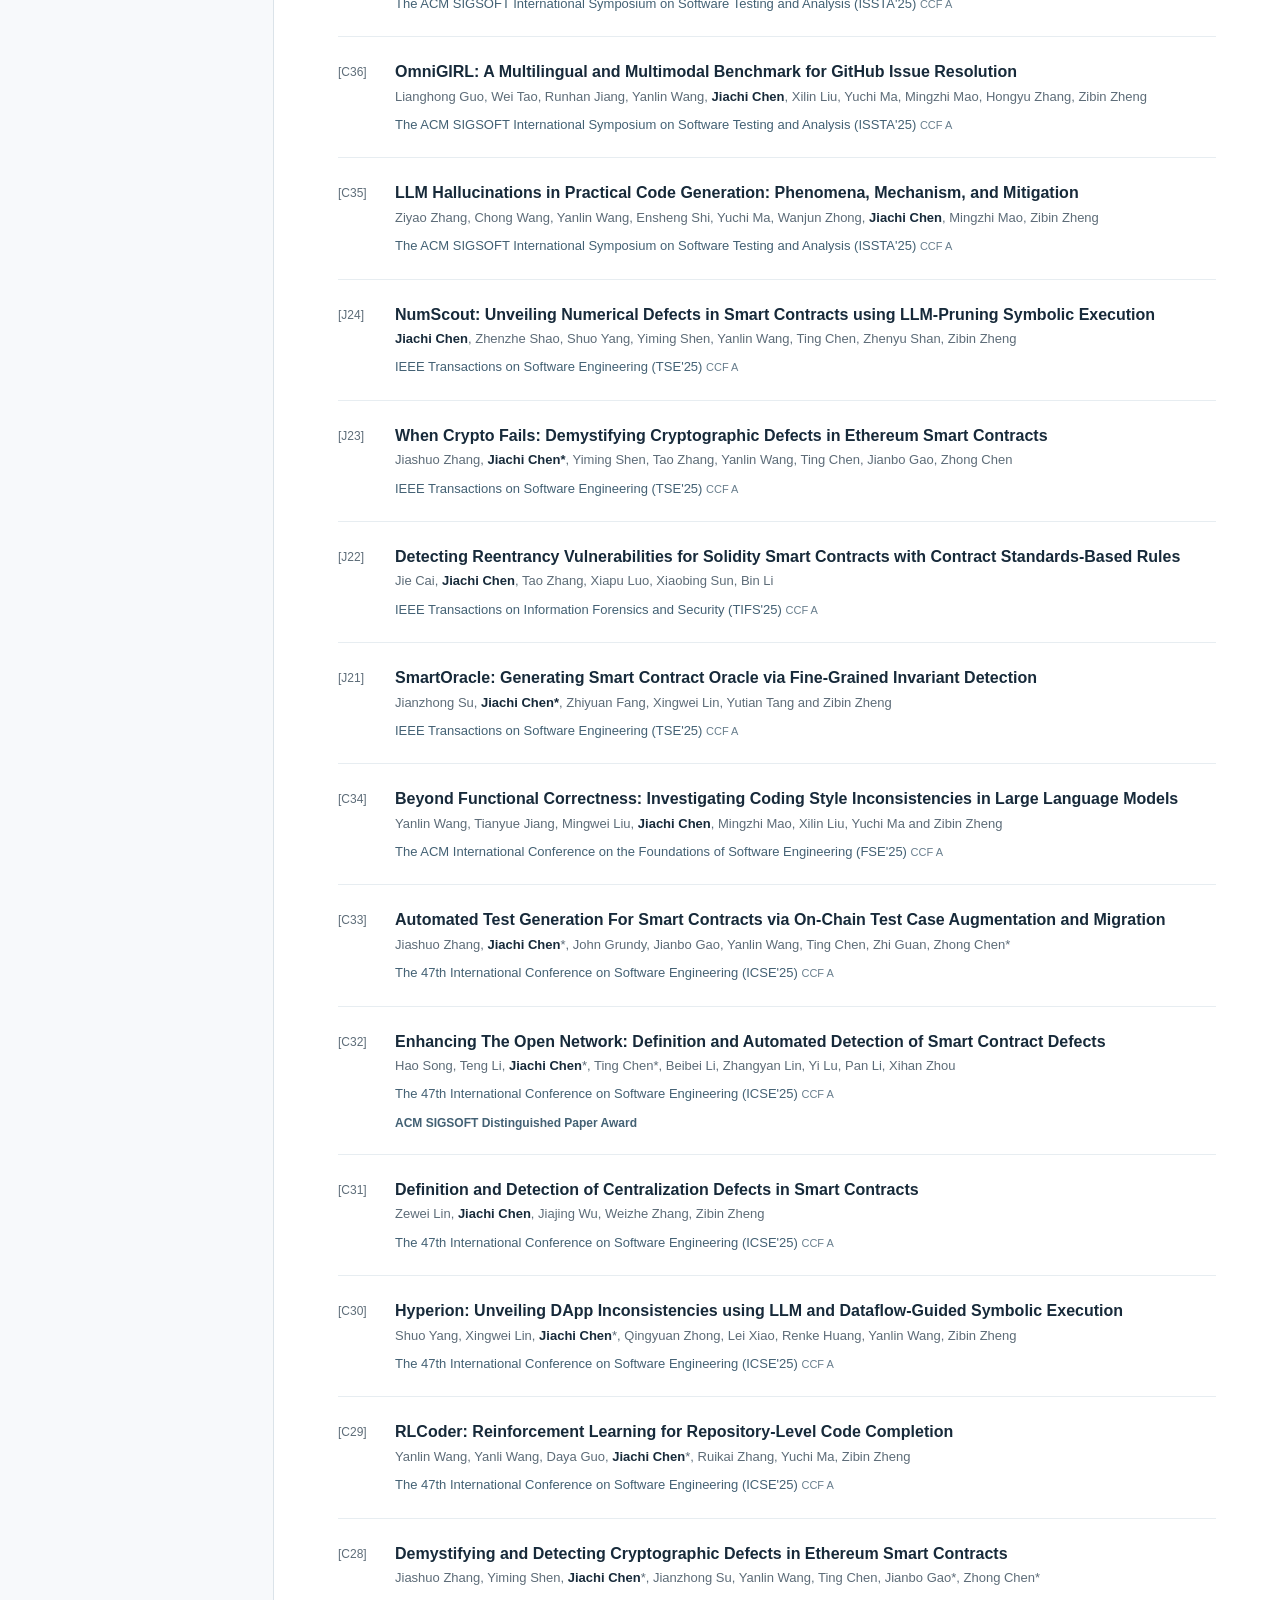
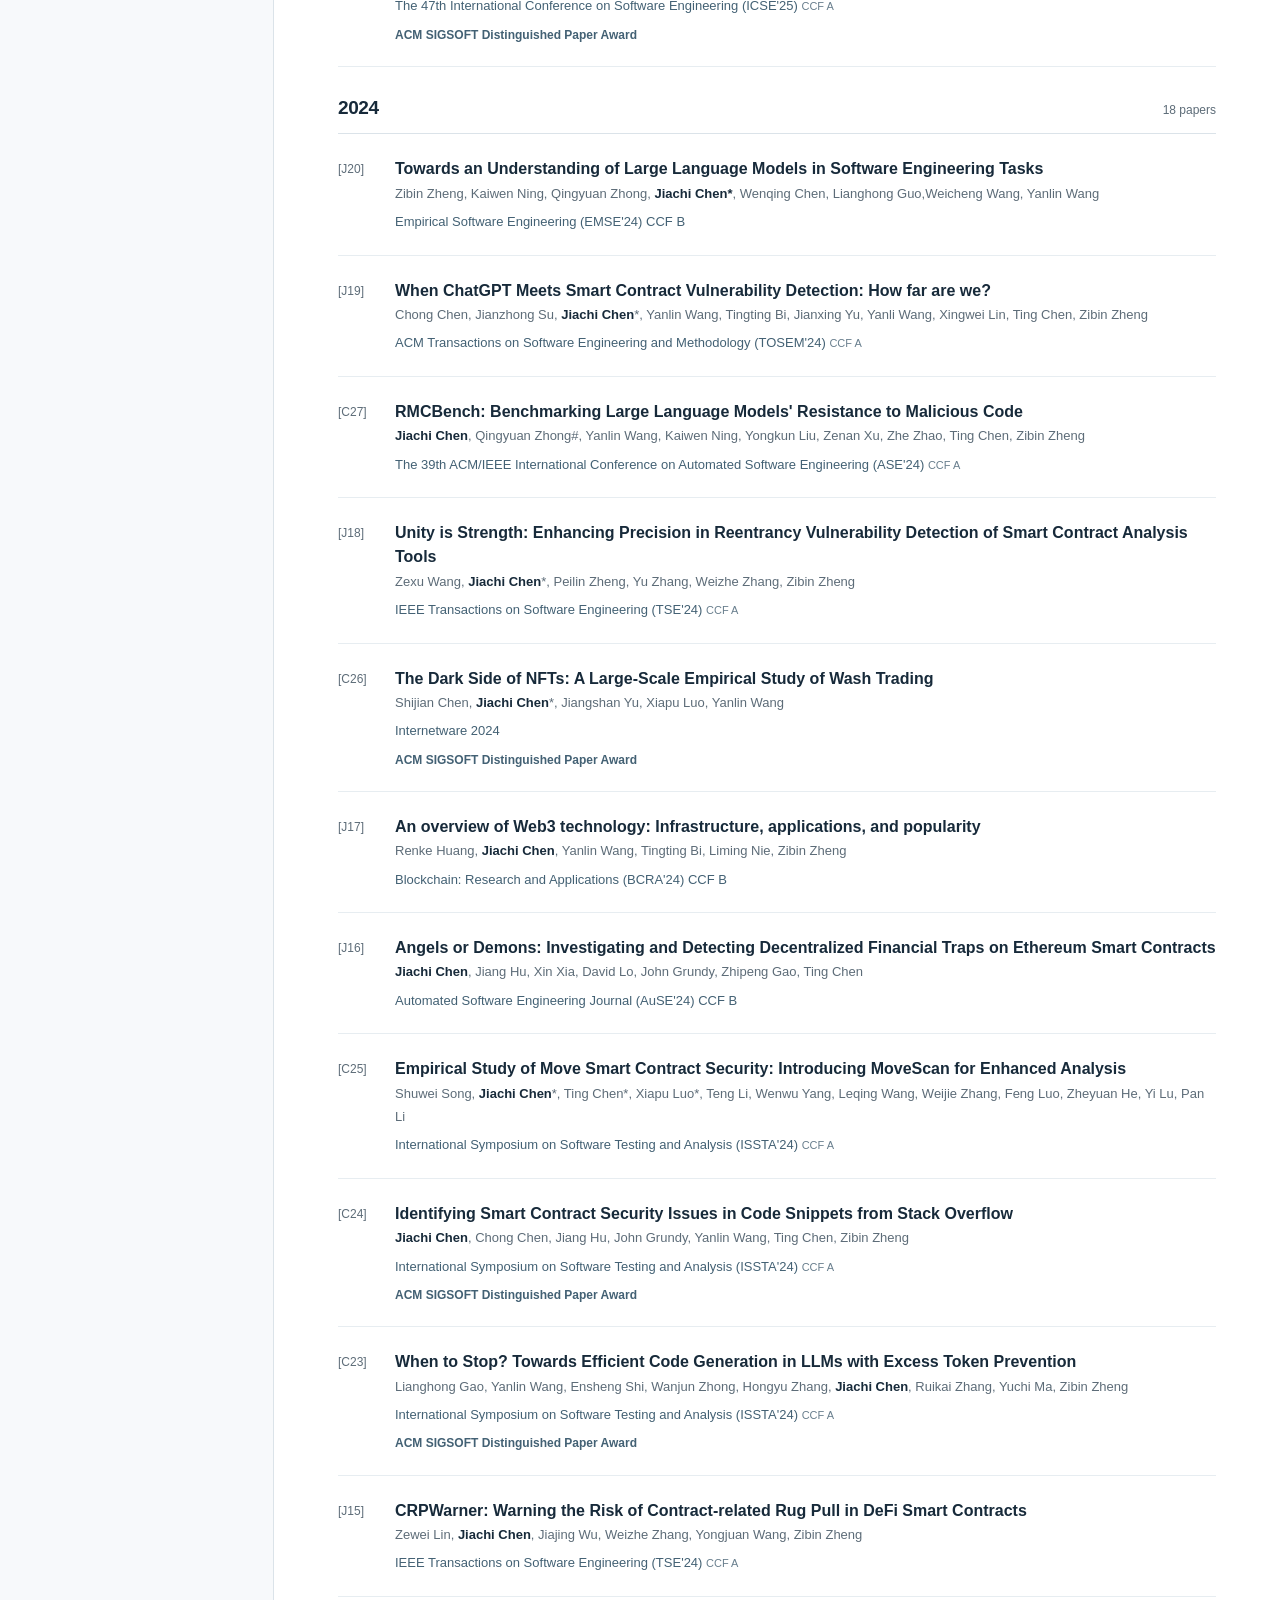
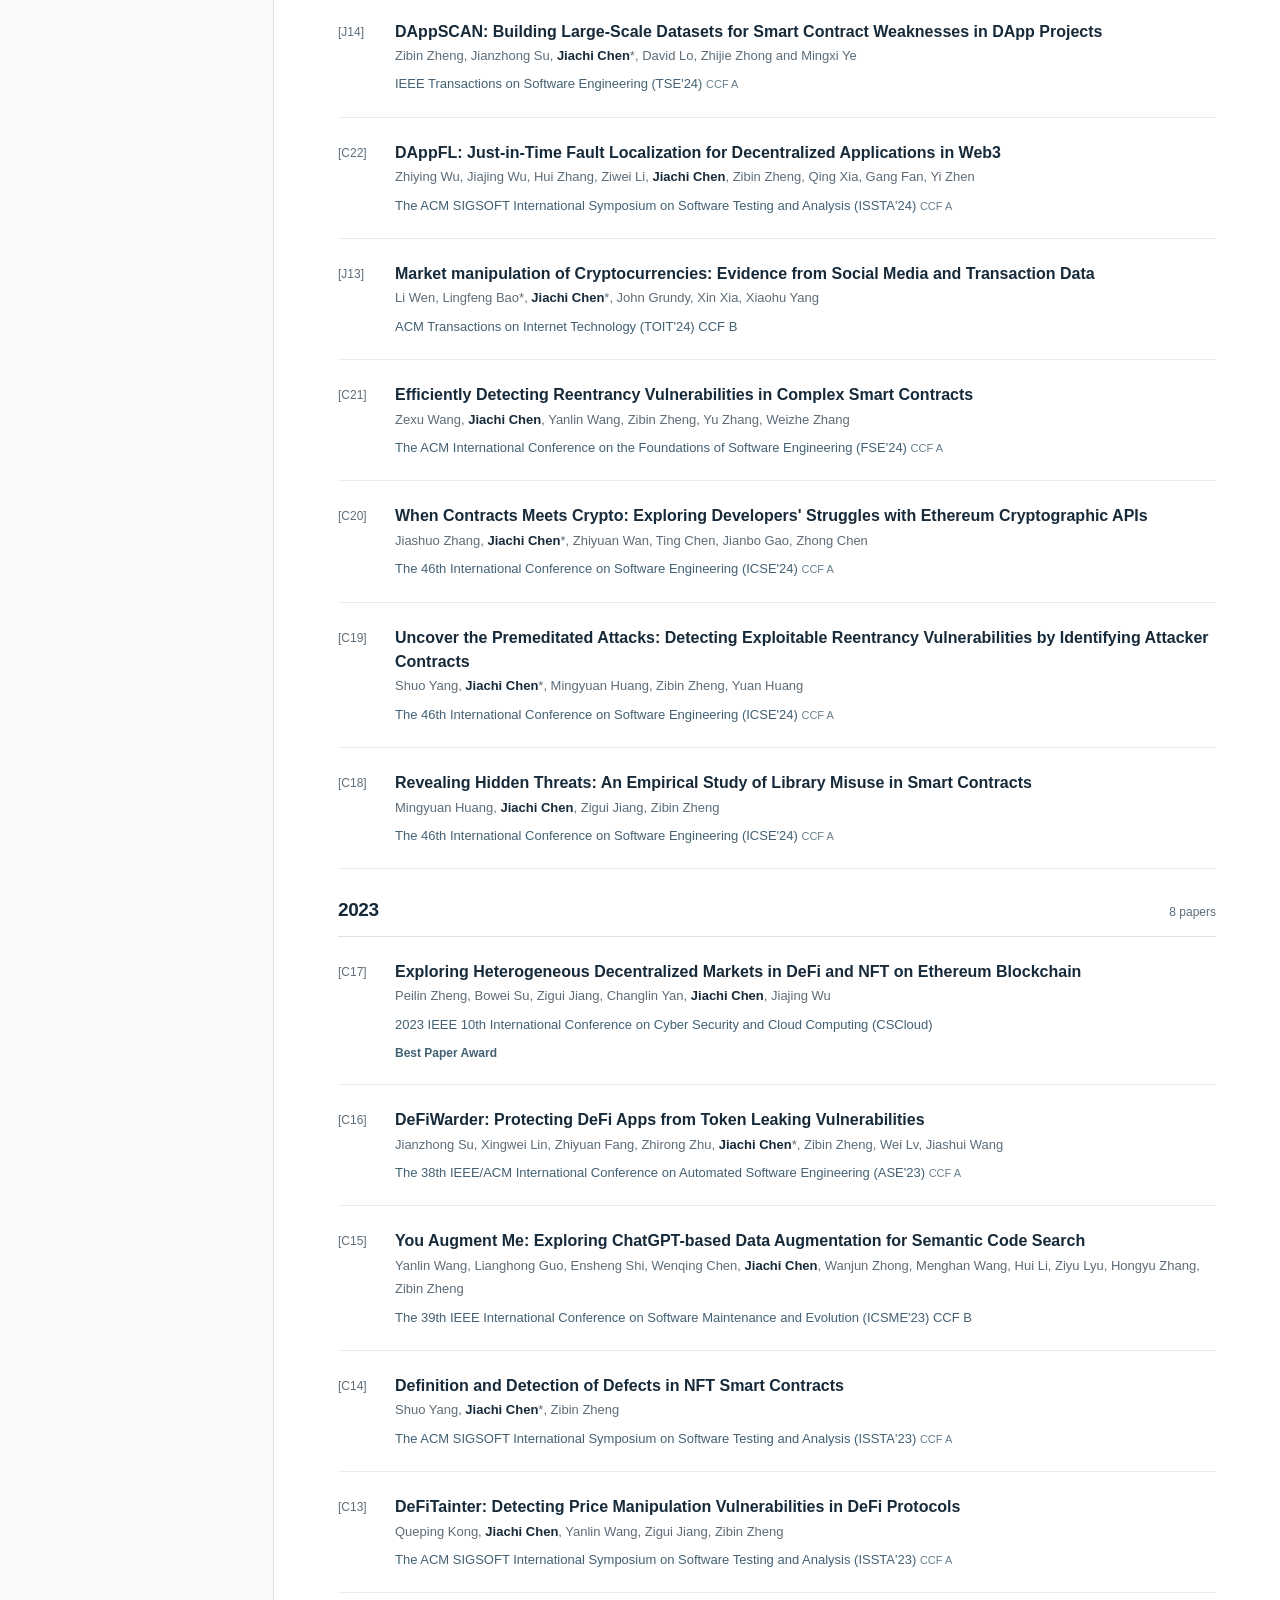
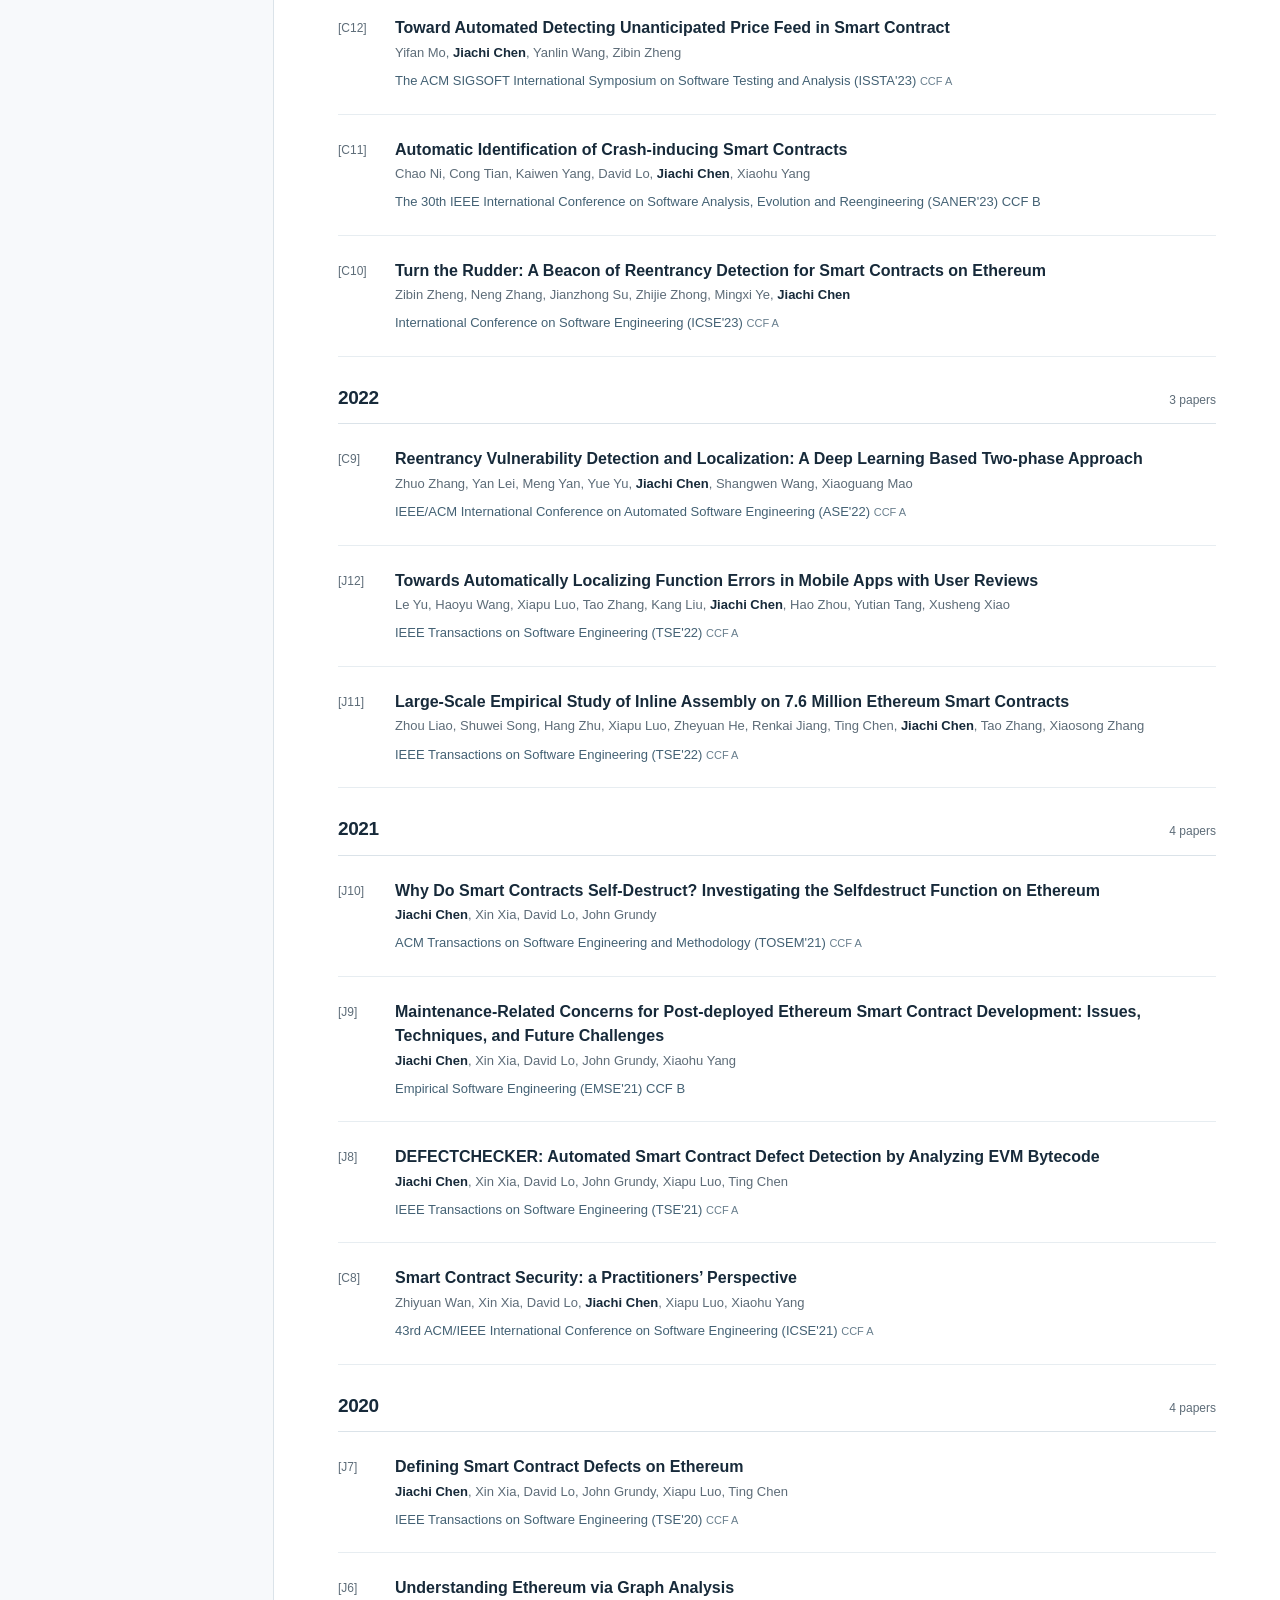
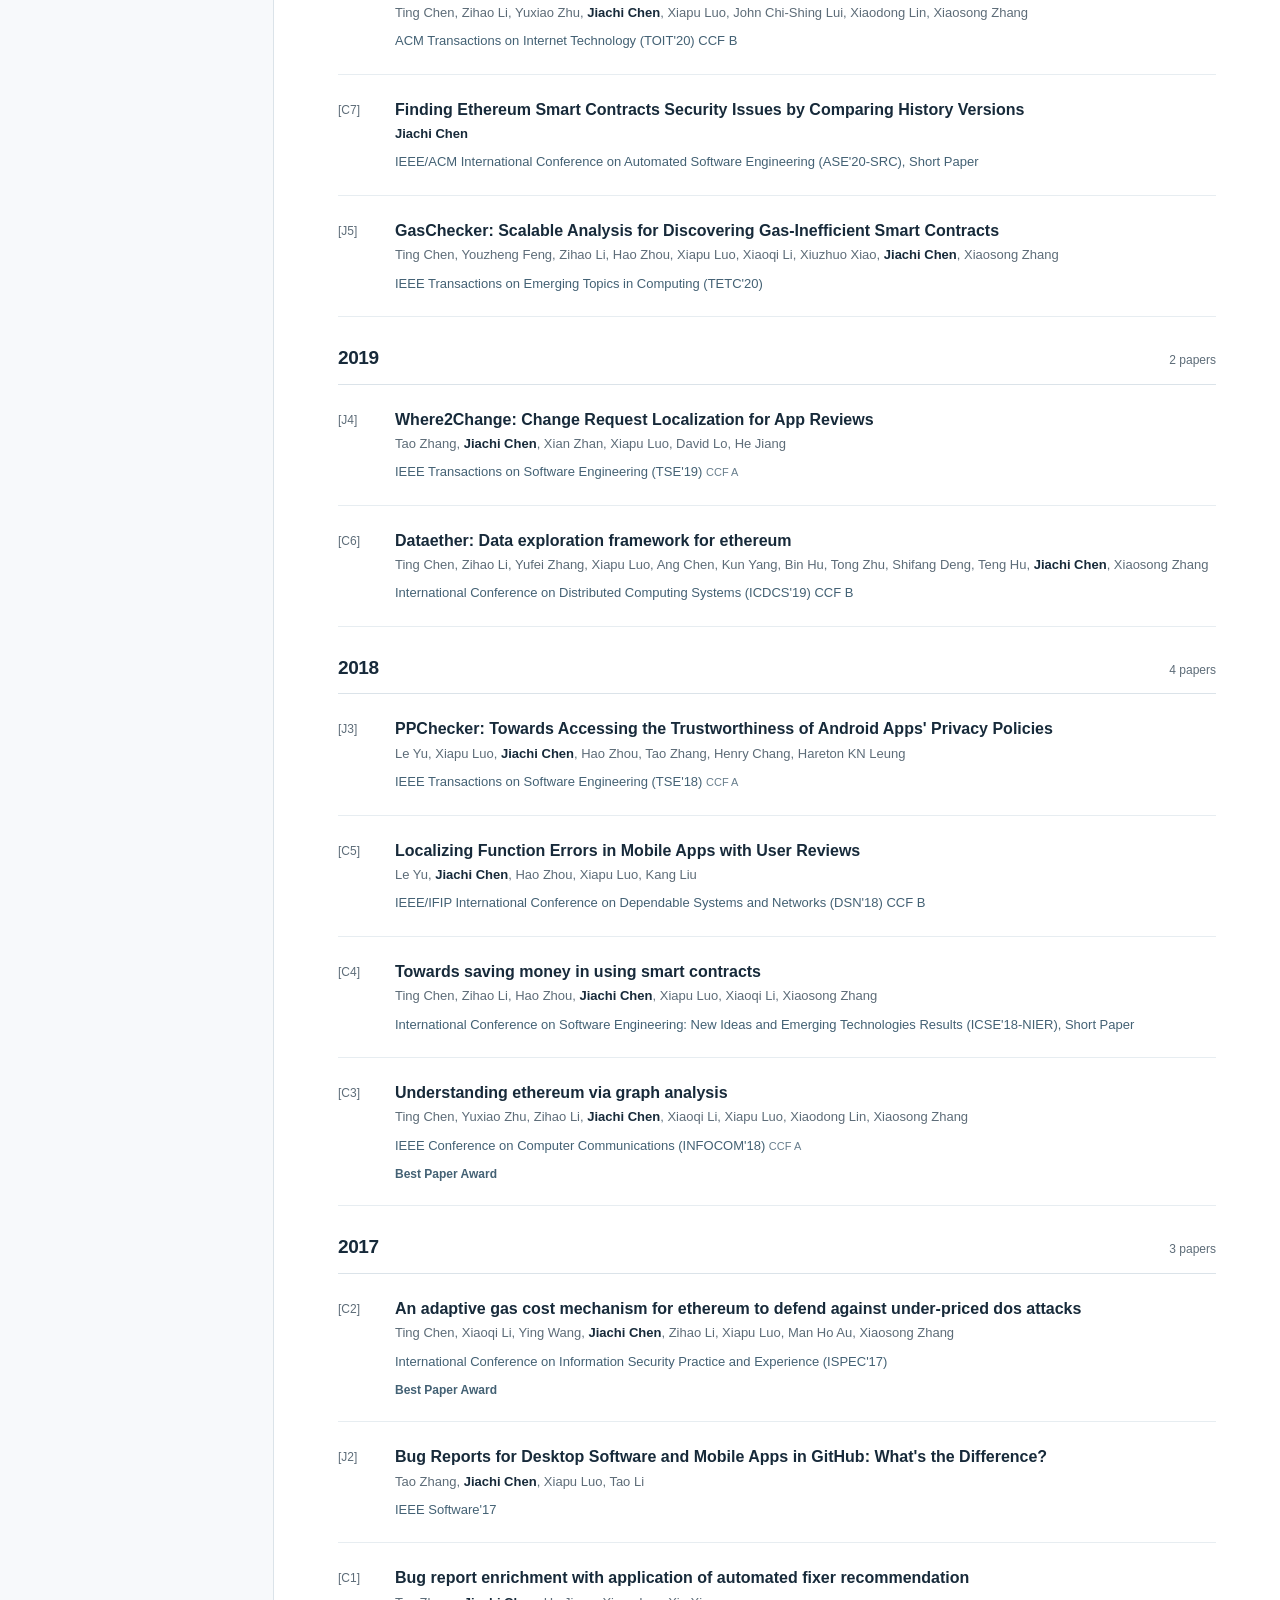
==== commit 17fc82b2: "Update index.html" ====
--- a/index.html
+++ b/index.html
@@ -47,7 +47,7 @@
     </section>
     <section class="section awards-section" id="awards" aria-labelledby="awards-heading">
       <div class="section-heading"><h2 id="awards-heading"><span class="section-index">02</span>Awards</h2></div>
-      <ul class="compact-awards"><li><span class="award-date">2026</span><span class="award-detail">Early Career Award, IEEE TEMS Technical Committee on Blockchain and Distributed Ledger Technologies, in cooperation with NTU CCTF</span></li><li><span class="award-date">2025</span><span class="award-detail">Empowering Chinese Blockchain Innovators: "Blockchain 60 People" (赋能中国区块链创新人物“区块链60人”)</span></li><li><span class="award-date">2025</span><span class="award-detail">Young Elite Scientists Sponsorship Program by the Chinese Institute of Electronics (中国电子学会青年人才托举工程)</span></li><li><span class="award-date">2025</span><span class="award-detail">Top 2% Scientist</span></li><li><span class="award-date">2025</span><span class="award-detail">CCF Scientific and Technological Achievement Award - Second Prize in Natural Sciences (CCF科技成果奖自然科学二等奖)</span></li><li><span class="award-date">2025</span><span class="award-detail">ACM SIGSOFT Distinguished Paper Award, ICSE <span class="award-links"><a href="#pub-C32" title="Enhancing The Open Network: Definition and Automated Detection of Smart Contract Defects" aria-label="Awarded paper: Enhancing The Open Network: Definition and Automated Detection of Smart Contract Defects">Paper 1</a> · <a href="#pub-C28" title="Demystifying and Detecting Cryptographic Defects in Ethereum Smart Contracts" aria-label="Awarded paper: Demystifying and Detecting Cryptographic Defects in Ethereum Smart Contracts">Paper 2</a></span></span></li><li><span class="award-date">2024</span><span class="award-detail">ACM SIGSOFT Distinguished Paper Award, ISSTA <span class="award-links"><a href="#pub-C24" title="Identifying Smart Contract Security Issues in Code Snippets from Stack Overflow" aria-label="Awarded paper: Identifying Smart Contract Security Issues in Code Snippets from Stack Overflow">Paper 1</a> · <a href="#pub-C23" title="When to Stop? Towards Efficient Code Generation in LLMs with Excess Token Prevention" aria-label="Awarded paper: When to Stop? Towards Efficient Code Generation in LLMs with Excess Token Prevention">Paper 2</a></span></span></li><li><span class="award-date">2024</span><span class="award-detail">ACM SIGSOFT Distinguished Paper Award, Internetware <span class="award-links"><a href="#pub-C26" title="The Dark Side of NFTs: A Large-Scale Empirical Study of Wash Trading" aria-label="Awarded paper: The Dark Side of NFTs: A Large-Scale Empirical Study of Wash Trading">Paper</a></span></span></li><li><span class="award-date">2023</span><span class="award-detail">Best Paper Award, CSCloud <span class="award-links"><a href="#pub-C17" title="Exploring Heterogeneous Decentralized Markets in DeFi and NFT on Ethereum Blockchain" aria-label="Awarded paper: Exploring Heterogeneous Decentralized Markets in DeFi and NFT on Ethereum Blockchain">Paper</a></span></span></li><li><span class="award-date">2018</span><span class="award-detail">Best Paper Award, INFOCOM <span class="award-links"><a href="#pub-C3" title="Understanding ethereum via graph analysis" aria-label="Awarded paper: Understanding ethereum via graph analysis">Paper</a></span></span></li><li><span class="award-date">2017</span><span class="award-detail">Best Paper Award, ISPEC <span class="award-links"><a href="#pub-C2" title="An adaptive gas cost mechanism for ethereum to defend against under-priced dos attacks" aria-label="Awarded paper: An adaptive gas cost mechanism for ethereum to defend against under-priced dos attacks">Paper</a></span></span></li></ul>
+      <ul class="compact-awards"><li><span class="award-date">2026 </span><span class="award-detail">Early Career Award, IEEE TEMS Technical Committee on Blockchain and Distributed Ledger Technologies, in cooperation with NTU CCTF</span></li><li><span class="award-date">2026 </span><span class="award-detail">Distinguished Paper Award, ICICS <span class="award-links"><a href="#pub-C58" title="SSIB: A Security-Centric Benchmark and Multi-Agent Framework for Detecting Stablecoin-Specific Vulnerabilities" aria-label="Awarded paper: SSIB: A Security-Centric Benchmark and Multi-Agent Framework for Detecting Stablecoin-Specific Vulnerabilities">Paper</a></span></span></li><li><span class="award-date">2025 </span><span class="award-detail">Empowering Chinese Blockchain Innovators: "Blockchain 60 People" (赋能中国区块链创新人物“区块链60人”)</span></li><li><span class="award-date">2025 </span><span class="award-detail">Young Elite Scientists Sponsorship Program by the Chinese Institute of Electronics (中国电子学会青年人才托举工程)</span></li><li><span class="award-date">2025 </span><span class="award-detail">Top 2% Scientist</span></li><li><span class="award-date">2025 </span><span class="award-detail">CCF Scientific and Technological Achievement Award - Second Prize in Natural Sciences (CCF科技成果奖自然科学二等奖)</span></li><li><span class="award-date">2025 </span><span class="award-detail">ACM SIGSOFT Distinguished Paper Award, ICSE <span class="award-links"><a href="#pub-C32" title="Enhancing The Open Network: Definition and Automated Detection of Smart Contract Defects" aria-label="Awarded paper: Enhancing The Open Network: Definition and Automated Detection of Smart Contract Defects">Paper 1</a> · <a href="#pub-C28" title="Demystifying and Detecting Cryptographic Defects in Ethereum Smart Contracts" aria-label="Awarded paper: Demystifying and Detecting Cryptographic Defects in Ethereum Smart Contracts">Paper 2</a></span></span></li><li><span class="award-date">2024</span><span class="award-detail">ACM SIGSOFT Distinguished Paper Award, ISSTA <span class="award-links"><a href="#pub-C24" title="Identifying Smart Contract Security Issues in Code Snippets from Stack Overflow" aria-label="Awarded paper: Identifying Smart Contract Security Issues in Code Snippets from Stack Overflow">Paper 1</a> · <a href="#pub-C23" title="When to Stop? Towards Efficient Code Generation in LLMs with Excess Token Prevention" aria-label="Awarded paper: When to Stop? Towards Efficient Code Generation in LLMs with Excess Token Prevention">Paper 2</a></span></span></li><li><span class="award-date">2024</span><span class="award-detail">ACM SIGSOFT Distinguished Paper Award, Internetware <span class="award-links"><a href="#pub-C26" title="The Dark Side of NFTs: A Large-Scale Empirical Study of Wash Trading" aria-label="Awarded paper: The Dark Side of NFTs: A Large-Scale Empirical Study of Wash Trading">Paper</a></span></span></li><li><span class="award-date">2023</span><span class="award-detail">Best Paper Award, CSCloud <span class="award-links"><a href="#pub-C17" title="Exploring Heterogeneous Decentralized Markets in DeFi and NFT on Ethereum Blockchain" aria-label="Awarded paper: Exploring Heterogeneous Decentralized Markets in DeFi and NFT on Ethereum Blockchain">Paper</a></span></span></li><li><span class="award-date">2018</span><span class="award-detail">Best Paper Award, INFOCOM <span class="award-links"><a href="#pub-C3" title="Understanding ethereum via graph analysis" aria-label="Awarded paper: Understanding ethereum via graph analysis">Paper</a></span></span></li><li><span class="award-date">2017</span><span class="award-detail">Best Paper Award, ISPEC <span class="award-links"><a href="#pub-C2" title="An adaptive gas cost mechanism for ethereum to defend against under-priced dos attacks" aria-label="Awarded paper: An adaptive gas cost mechanism for ethereum to defend against under-priced dos attacks">Paper</a></span></span></li></ul>
     </section>
     <section class="section" id="research" aria-labelledby="research-heading">
       <div class="section-heading"><h2 id="research-heading"><span class="section-index">03</span>Current Research</h2><a href="#publications">All publications ↓</a></div>
@@ -63,7 +63,7 @@
       <ul class="subtopics"><li>Agent and MCP security</li><li>Robustness of code generation</li><li>Malicious-code safety and provenance</li></ul>
       <div class="representative-papers"><p class="representative-label">Representative work</p><div class="representative-links"><a href="#pub-J39" title="Beyond the Protocol: Unveiling Attack Vectors in the Model Context Protocol (MCP) Ecosystem">MCP security <span aria-hidden="true">↗</span><span class="visually-hidden"> — Beyond the Protocol: Unveiling Attack Vectors in the Model Context Protocol (MCP) Ecosystem</span></a><a href="#pub-J34" title="Defining and Detecting the Defects of Large Language Model-based Autonomous Agents">Agent defects <span aria-hidden="true">↗</span><span class="visually-hidden"> — Defining and Detecting the Defects of Large Language Model-based Autonomous Agents</span></a><a href="#pub-J42" title="MCGMark: An Encodable and Robust Online Watermark for Tracing LLM-Generated Malicious Code">MCGMark <span aria-hidden="true">↗</span><span class="visually-hidden"> — MCGMark: An Encodable and Robust Online Watermark for Tracing LLM-Generated Malicious Code</span></a><a href="#pub-C27" title="RMCBench: Benchmarking Large Language Models&#x27; Resistance to Malicious Code">RMCBench <span aria-hidden="true">↗</span><span class="visually-hidden"> — RMCBench: Benchmarking Large Language Models&#x27; Resistance to Malicious Code</span></a></div></div>
     </article><article class="research-card" id="research-ai-for-web3" style="--area:#28756b">
-      <div class="research-card-top"><span class="area-index">03</span><span class="paper-count">18 papers</span></div>
+      <div class="research-card-top"><span class="area-index">03</span><span class="paper-count">19 papers</span></div>
       <h3>AI for Web3</h3><p class="description">Combining language models, agents, and learning methods with program analysis to audit, generate, maintain, and optimize smart contracts and decentralized applications.</p>
       <ul class="subtopics"><li>LLM-assisted contract analysis</li><li>Learning-based DApp diagnosis</li><li>Contract generation and maintenance</li></ul>
       <div class="representative-papers"><p class="representative-label">Representative work</p><div class="representative-links"><a href="#pub-C40" title="ACTaint: Agent-Based Taint Analysis for Access Control Vulnerabilities in Smart Contracts">ACTaint <span aria-hidden="true">↗</span><span class="visually-hidden"> — ACTaint: Agent-Based Taint Analysis for Access Control Vulnerabilities in Smart Contracts</span></a><a href="#pub-C30" title="Hyperion: Unveiling DApp Inconsistencies using LLM and Dataflow-Guided Symbolic Execution">Hyperion <span aria-hidden="true">↗</span><span class="visually-hidden"> — Hyperion: Unveiling DApp Inconsistencies using LLM and Dataflow-Guided Symbolic Execution</span></a><a href="#pub-J24" title="NumScout: Unveiling Numerical Defects in Smart Contracts using LLM-Pruning Symbolic Execution">NumScout <span aria-hidden="true">↗</span><span class="visually-hidden"> — NumScout: Unveiling Numerical Defects in Smart Contracts using LLM-Pruning Symbolic Execution</span></a><a href="#pub-J41" title="BCUpdater: Leveraging Large Language Models for Efficient Smart Contract Version Updates">BCUpdater <span aria-hidden="true">↗</span><span class="visually-hidden"> — BCUpdater: Leveraging Large Language Models for Efficient Smart Contract Version Updates</span></a></div></div>
@@ -76,18 +76,22 @@
     </section>
     <section class="section" id="publications" aria-labelledby="publications-heading">
       <div class="section-heading"><h2 id="publications-heading"><span class="section-index">04</span>Publications</h2><span class="small-note">2016—2027</span></div>
-      <div class="pub-summary"><span class="pub-total">103</span><div class="pub-totals"><p><strong>46 journal papers · 57 conference papers</strong></p><p class="ccf-totals"><span class="ccf-badge ccf-a">CCF A <b>73</b></span><span class="ccf-badge ccf-b">CCF B <b>18</b></span></p></div></div>
+      <div class="pub-summary"><span class="pub-total">104</span><div class="pub-totals"><p><strong>46 journal papers · 58 conference papers</strong></p><p class="ccf-totals"><span class="ccf-badge ccf-a">CCF A <b>73</b></span><span class="ccf-badge ccf-b">CCF B <b>18</b></span></p></div></div>
       <p class="publication-legend">Newest first · [J] Journal · [C] Conference · * Corresponding author</p>
       <p class="ccf-note"><a href="https://www.ccf.org.cn/Academic_Evaluation/By_category/" target="_blank" rel="noopener noreferrer">CCF 2026</a> · Counts exclude short papers, SRC/NIER, and Findings.</p>
       <div id="publication-groups"><section class="publication-group" id="publications-2027"><header class="group-heading"><h3>2027</h3><span>1 paper</span></header><ul class="pub-list"><li data-area="foundations" id="pub-C57" data-type="C" data-year="2027"><span class="publication-number conference">[C57]</span><div class="publication-content"><span class="pub-title">An Empirical Study on Solana Ecosystem through a Large-Scale Vulnerability Dataset</span> <br>
-        Yiming Shen, Zhenzhe Shao, Daoyuan Wu, Yanlin Wang, Ting Chen, Yi Sun, Xiaohu Yang, <u>Jiachi Chen*</u><br>
+        Yiming Shen, Zhenzhe Shao, Daoyuan Wu, Yanlin Wang, Ting Chen, Yi Sun, Xiaohu Yang, <u>Jiachi Chen</u><br>
         <span class="pub-venue"><cite>The 49th IEEE/ACM International Conference on Software Engineering (ICSE'27)</cite> <span class="ccf-badge ccf-a">CCF A</span></span>
-      </div></li></ul></section><section class="publication-group" id="publications-2026"><header class="group-heading"><h3>2026</h3><span>27 papers</span></header><ul class="pub-list"><li data-area="foundations" id="pub-J46" data-type="J" data-year="2026"><span class="publication-number journal">[J46]</span><div class="publication-content"><span class="pub-title">MBAL: A 10-Million Annotated Crypto Address Dataset Across Leading Blockchains</span> <br>
+      </div></li></ul></section><section class="publication-group" id="publications-2026"><header class="group-heading"><h3>2026</h3><span>28 papers</span></header><ul class="pub-list"><li data-area="ai-for-web3" id="pub-C58" data-type="C" data-year="2026"><span class="publication-number conference">[C58]</span><div class="publication-content"><span class="pub-title">SSIB: A Security-Centric Benchmark and Multi-Agent Framework for Detecting Stablecoin-Specific Vulnerabilities</span> <br>
+        Jiahao He, Zhenwei Liu, Zhihui Zhou, Wenxuan Luo, Hao Song, Yang Liu, Zihao Li, Ting Chen, and <u>Jiachi Chen</u><br>
+        <span class="pub-venue"><cite>The 28th International Conference on Information and Communications Security (ICICS'26)</cite> <span class="ccf-badge ccf-c">CCF C</span></span>
+        <span class="publication-award">Distinguished Paper Award</span>
+      </div></li><li data-area="foundations" id="pub-J46" data-type="J" data-year="2026"><span class="publication-number journal">[J46]</span><div class="publication-content"><span class="pub-title">MBAL: A 10-Million Annotated Crypto Address Dataset Across Leading Blockchains</span> <br>
         Jiahao He, Sen Yang, Yi Dong, Ruiying Jiang, Ziling Pan, Ting Chen, Shuwei Song, Xiapu Luo, <u>Jiachi Chen</u>, Yi Zhang<br>
-        <span class="pub-venue"><cite>Blockchain: Research and Applications (2026)</cite> <span class="ccf-badge ccf-b">CCF B</span></span>
+        <span class="pub-venue"><cite>Blockchain: Research and Applications (2026), Article 100555</cite> <span class="ccf-badge ccf-b">CCF B</span></span>
       </div></li><li data-area="ai-for-web3" id="pub-C56" data-type="C" data-year="2026"><span class="publication-number conference">[C56]</span><div class="publication-content"><span class="pub-title">SmartDecompiler-R1: Enhancing Faithful and Explainable Smart Contract Bytecode Decompilation with Reinforcement Learning</span> <br>
         Yilun Ma, Lingxiao Tang, Li Lin, Zhipeng Gao, <u>Jiachi Chen</u>, Xin Xia, Lingfeng Bao<br>
-        <span class="pub-venue"><cite>Proceedings of the ACM on Software Engineering (ASE 2026)</cite> <span class="ccf-badge ccf-a">CCF A</span></span>
+        <span class="pub-venue"><cite>Proceedings of the ACM on Software Engineering, Volume 3, Issue ISSTA 2026</cite> <span class="ccf-badge ccf-a">CCF A</span></span>
       </div></li><li data-area="foundations" id="pub-J45" data-type="J" data-year="2026"><span class="publication-number journal">[J45]</span><div class="publication-content"><span class="pub-title">When Source Code Misleads: Detecting Compiler Version Risks in Smart Contracts</span> <br>
         Zhifan Ye, <u>Jiachi Chen</u>, Zhongxin Liu, Chong Chen, Xiapu Luo, Ting Chen, Difan Xie, and Xiaohu Yang<br>
         <span class="pub-venue"><cite>Blockchain: Research and Applications (BCRA'26)</cite> <span class="ccf-badge ccf-b">CCF B</span></span>
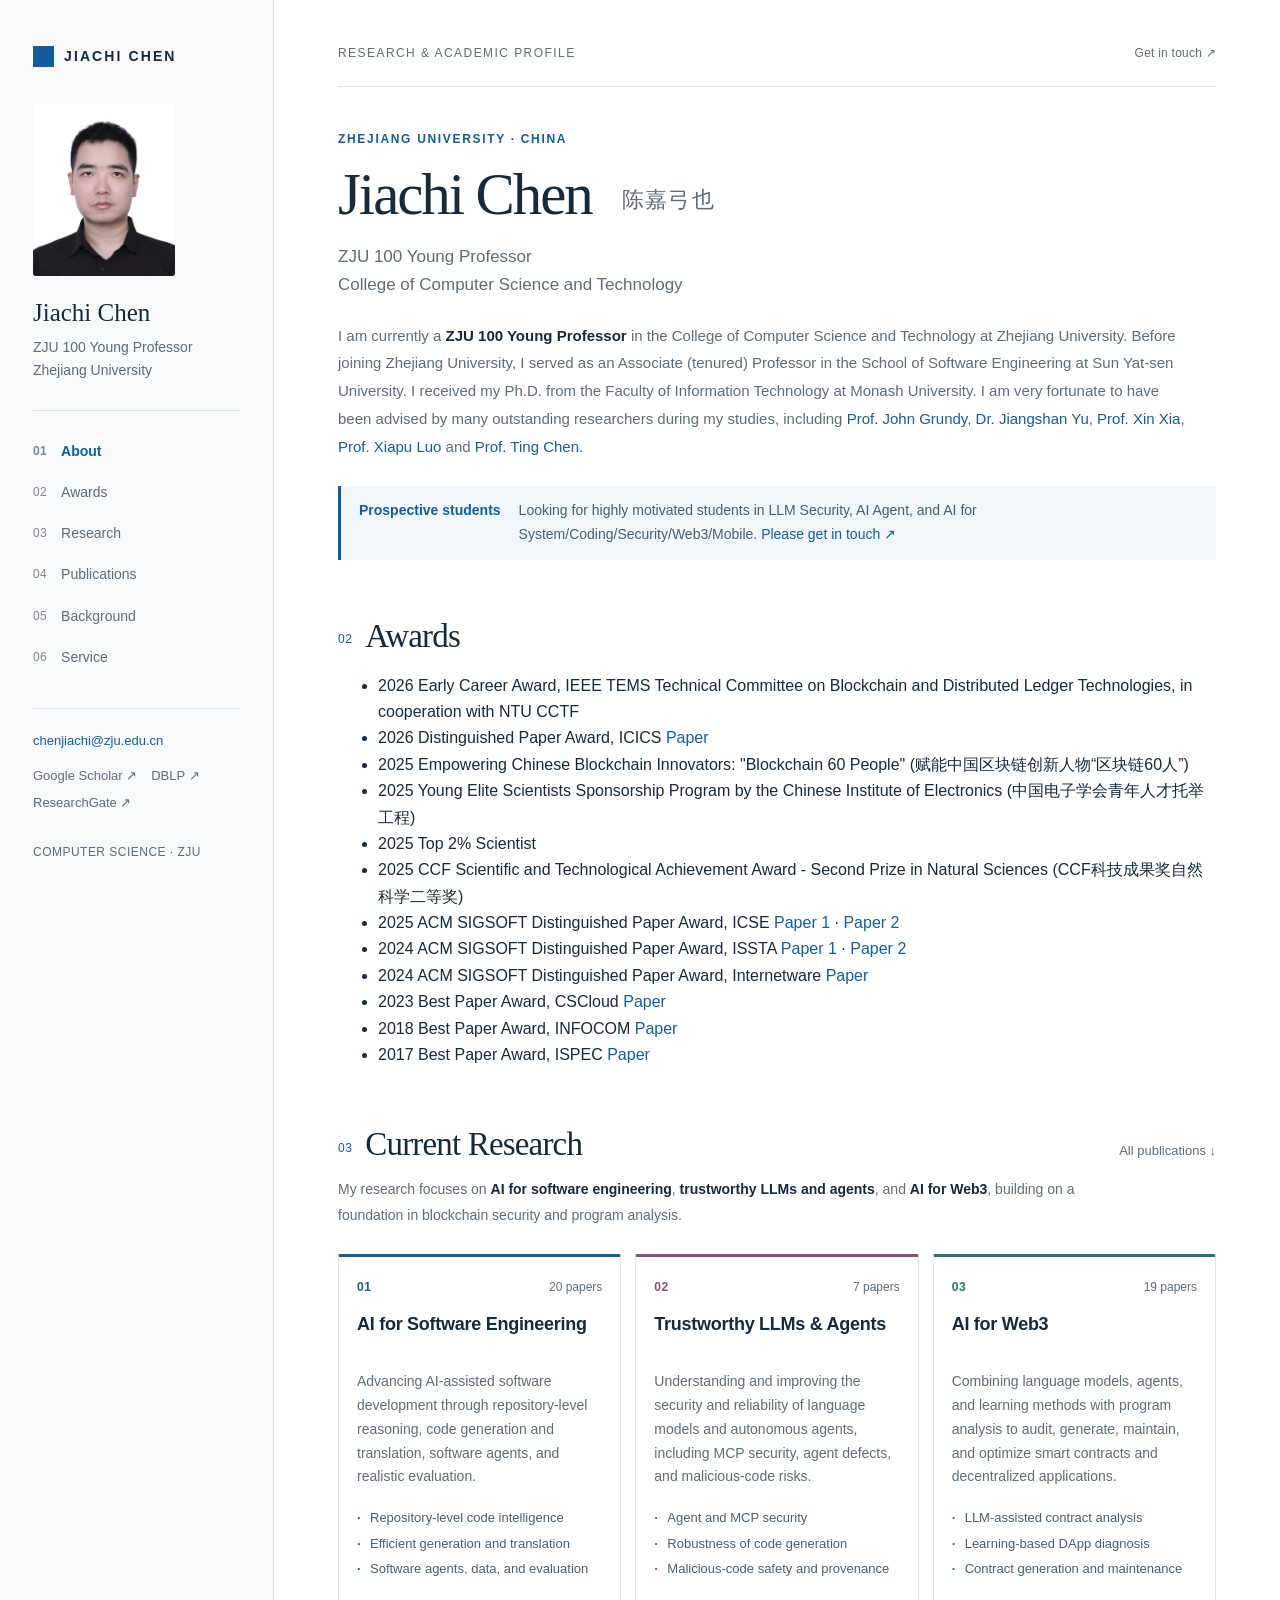
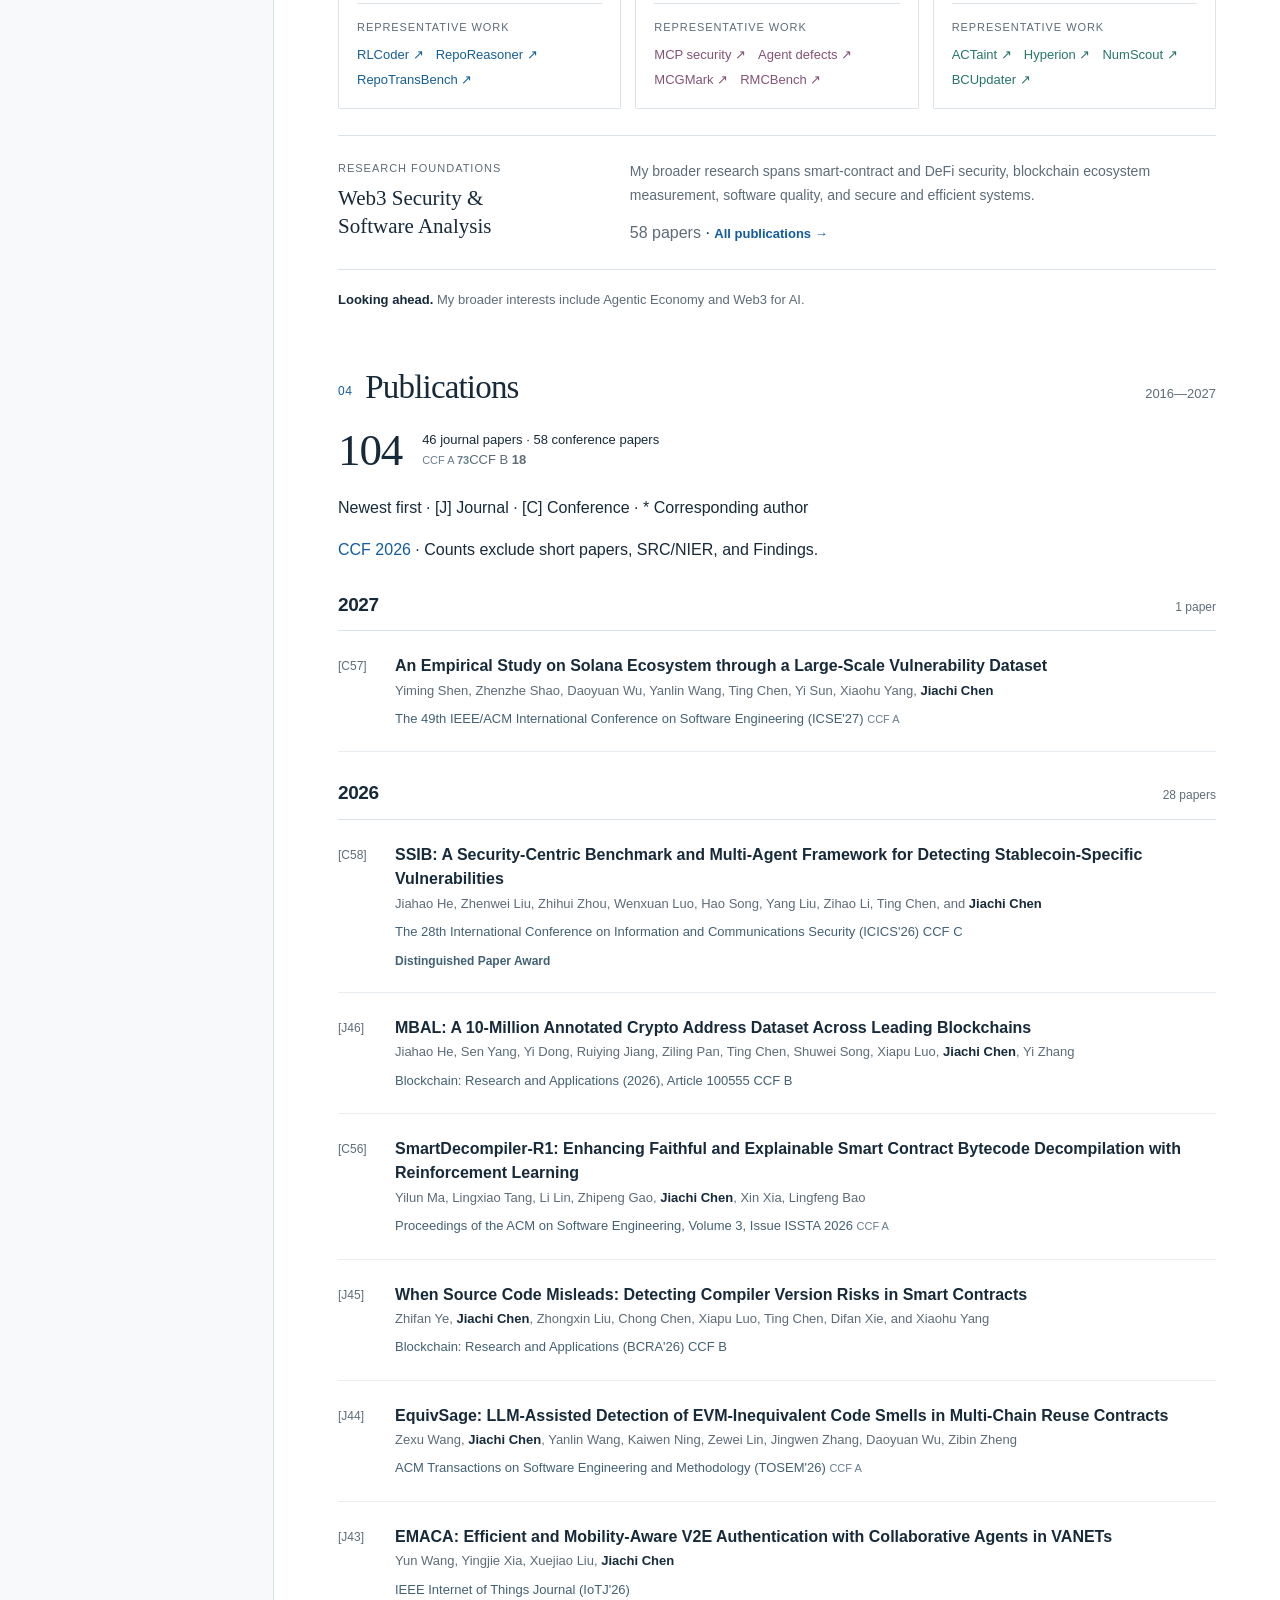
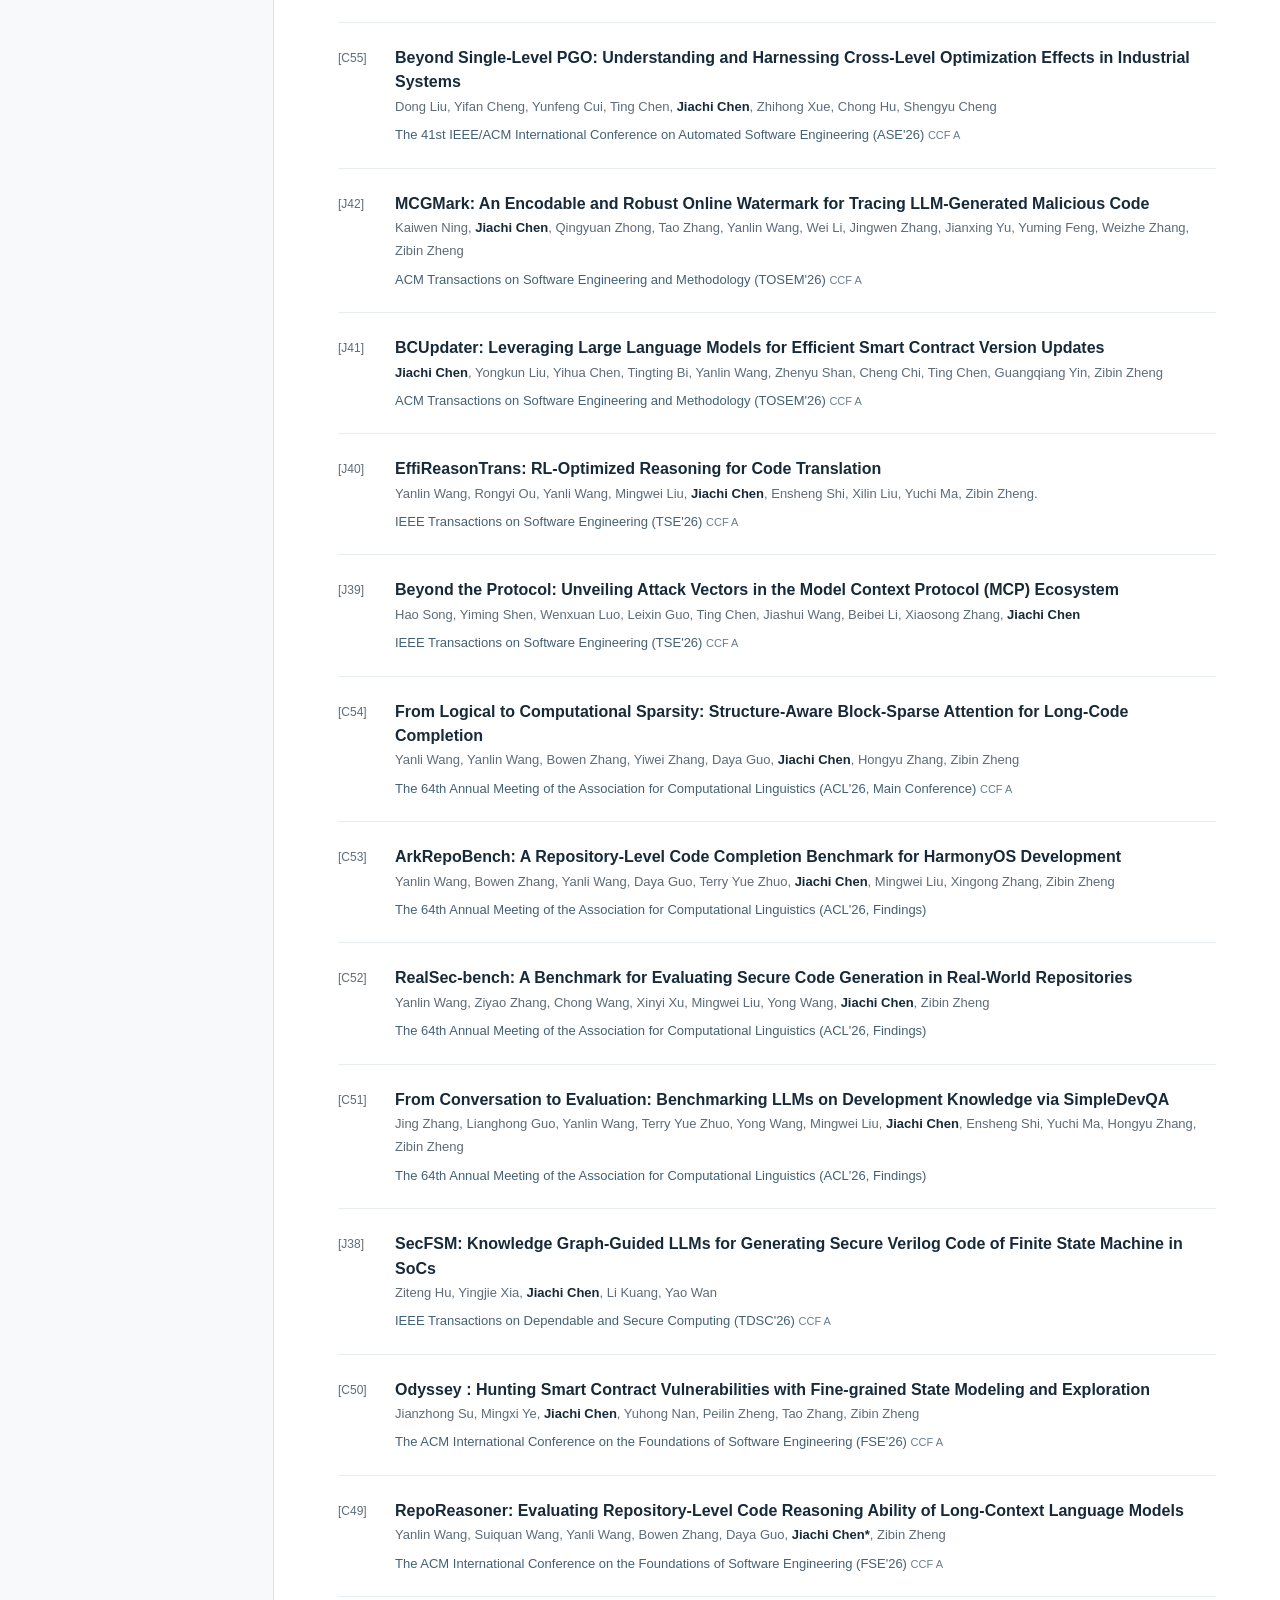
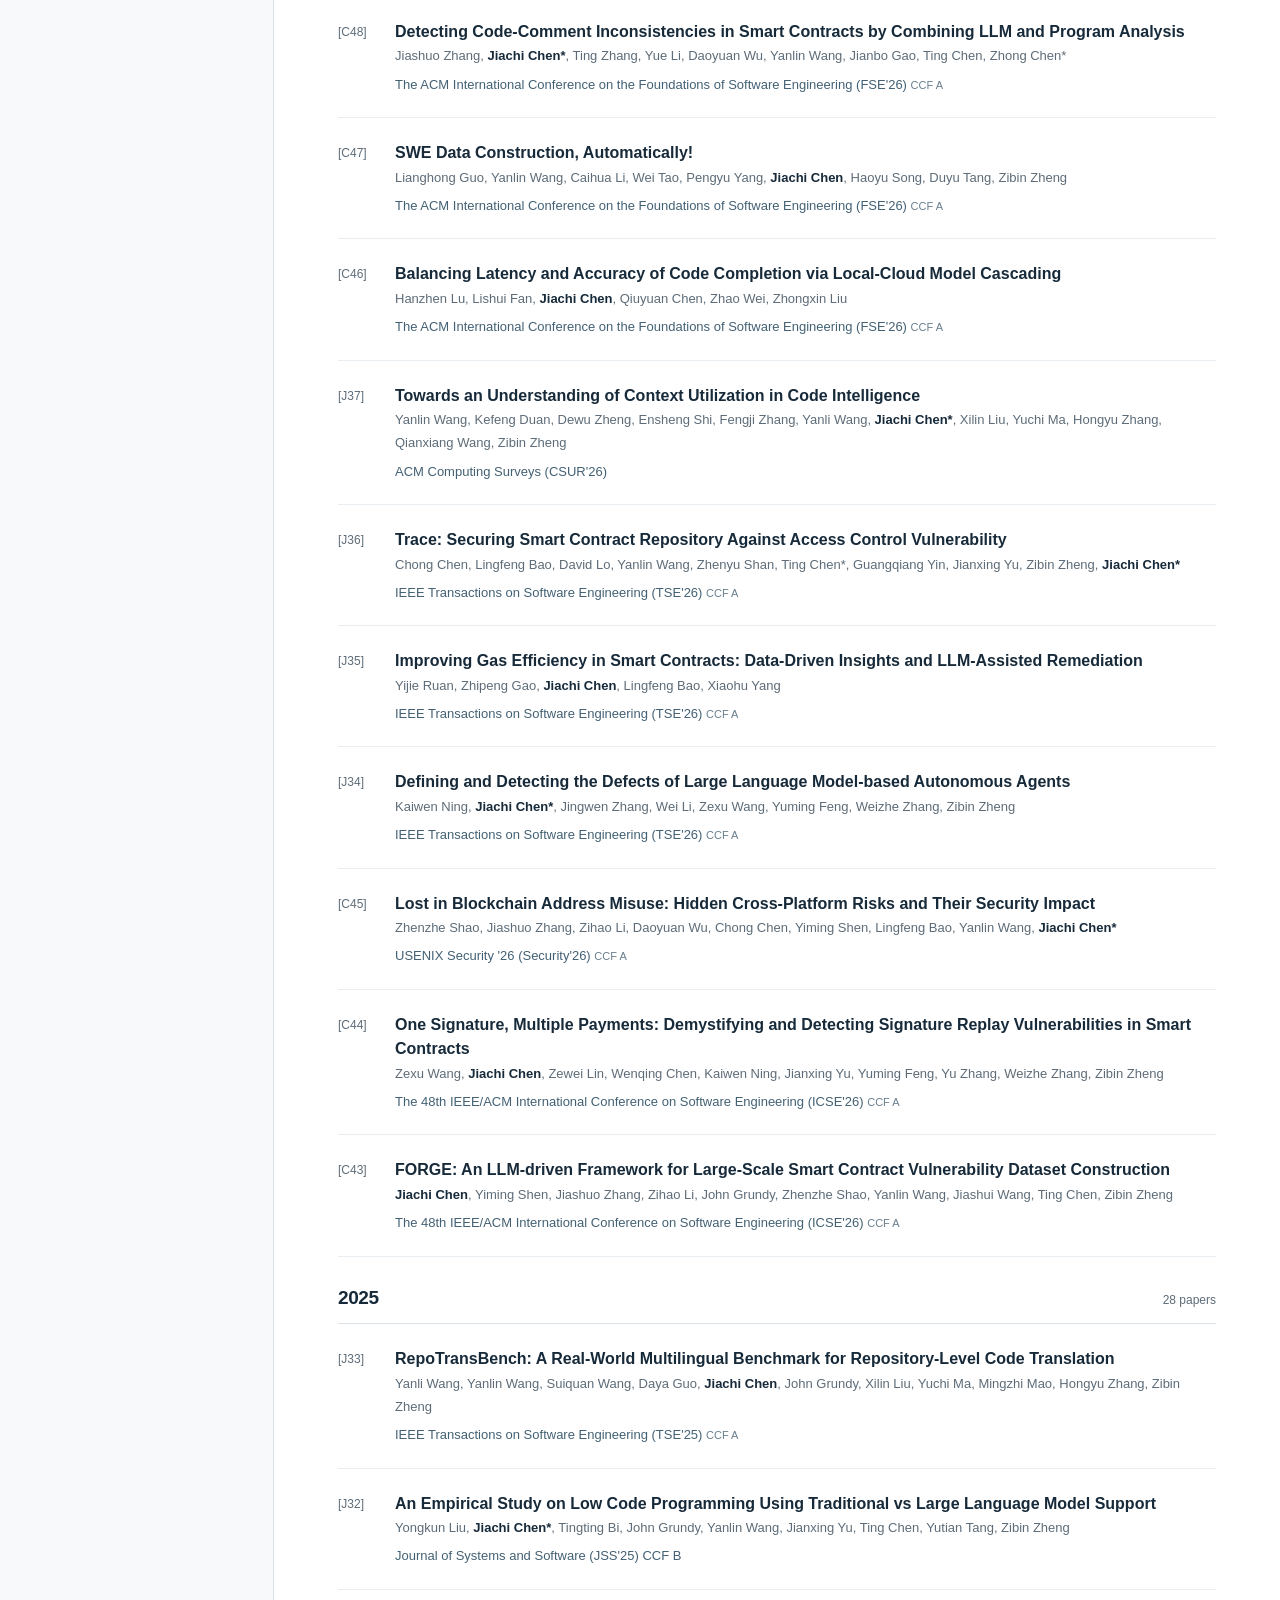
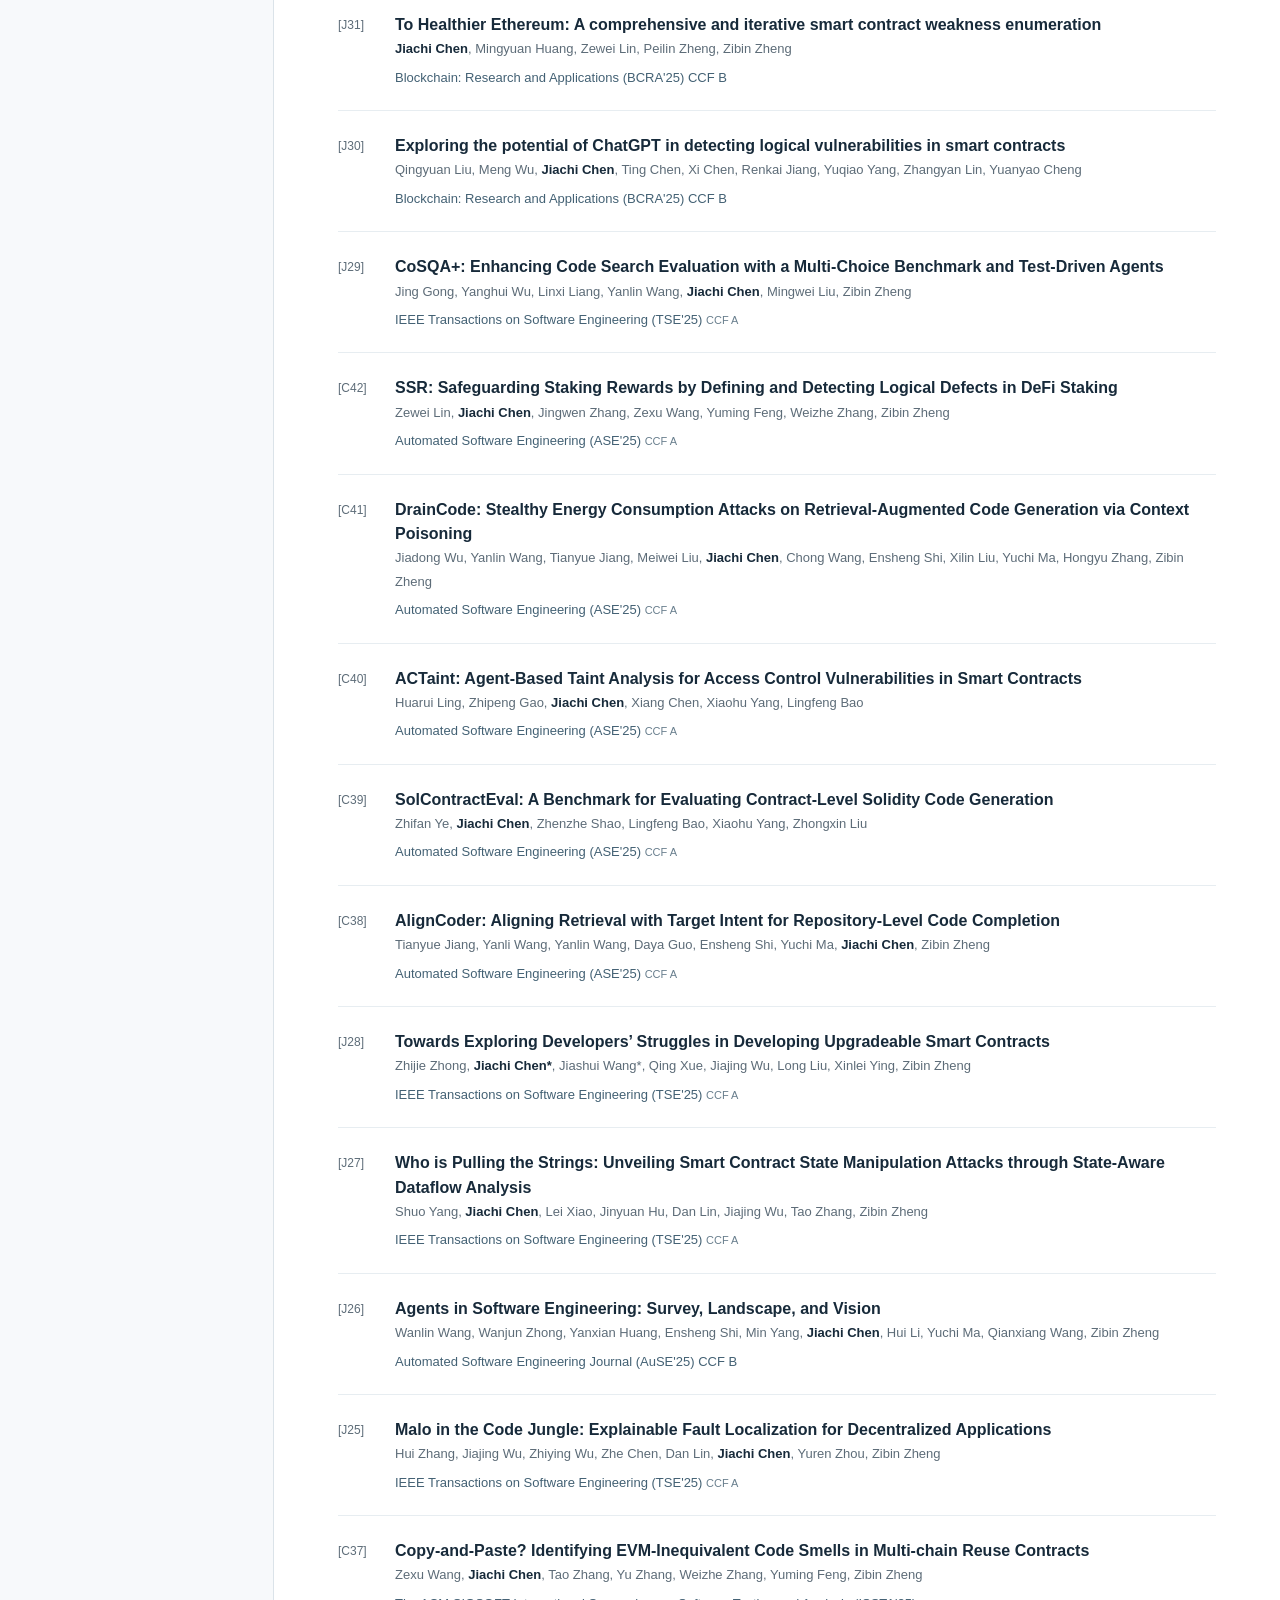
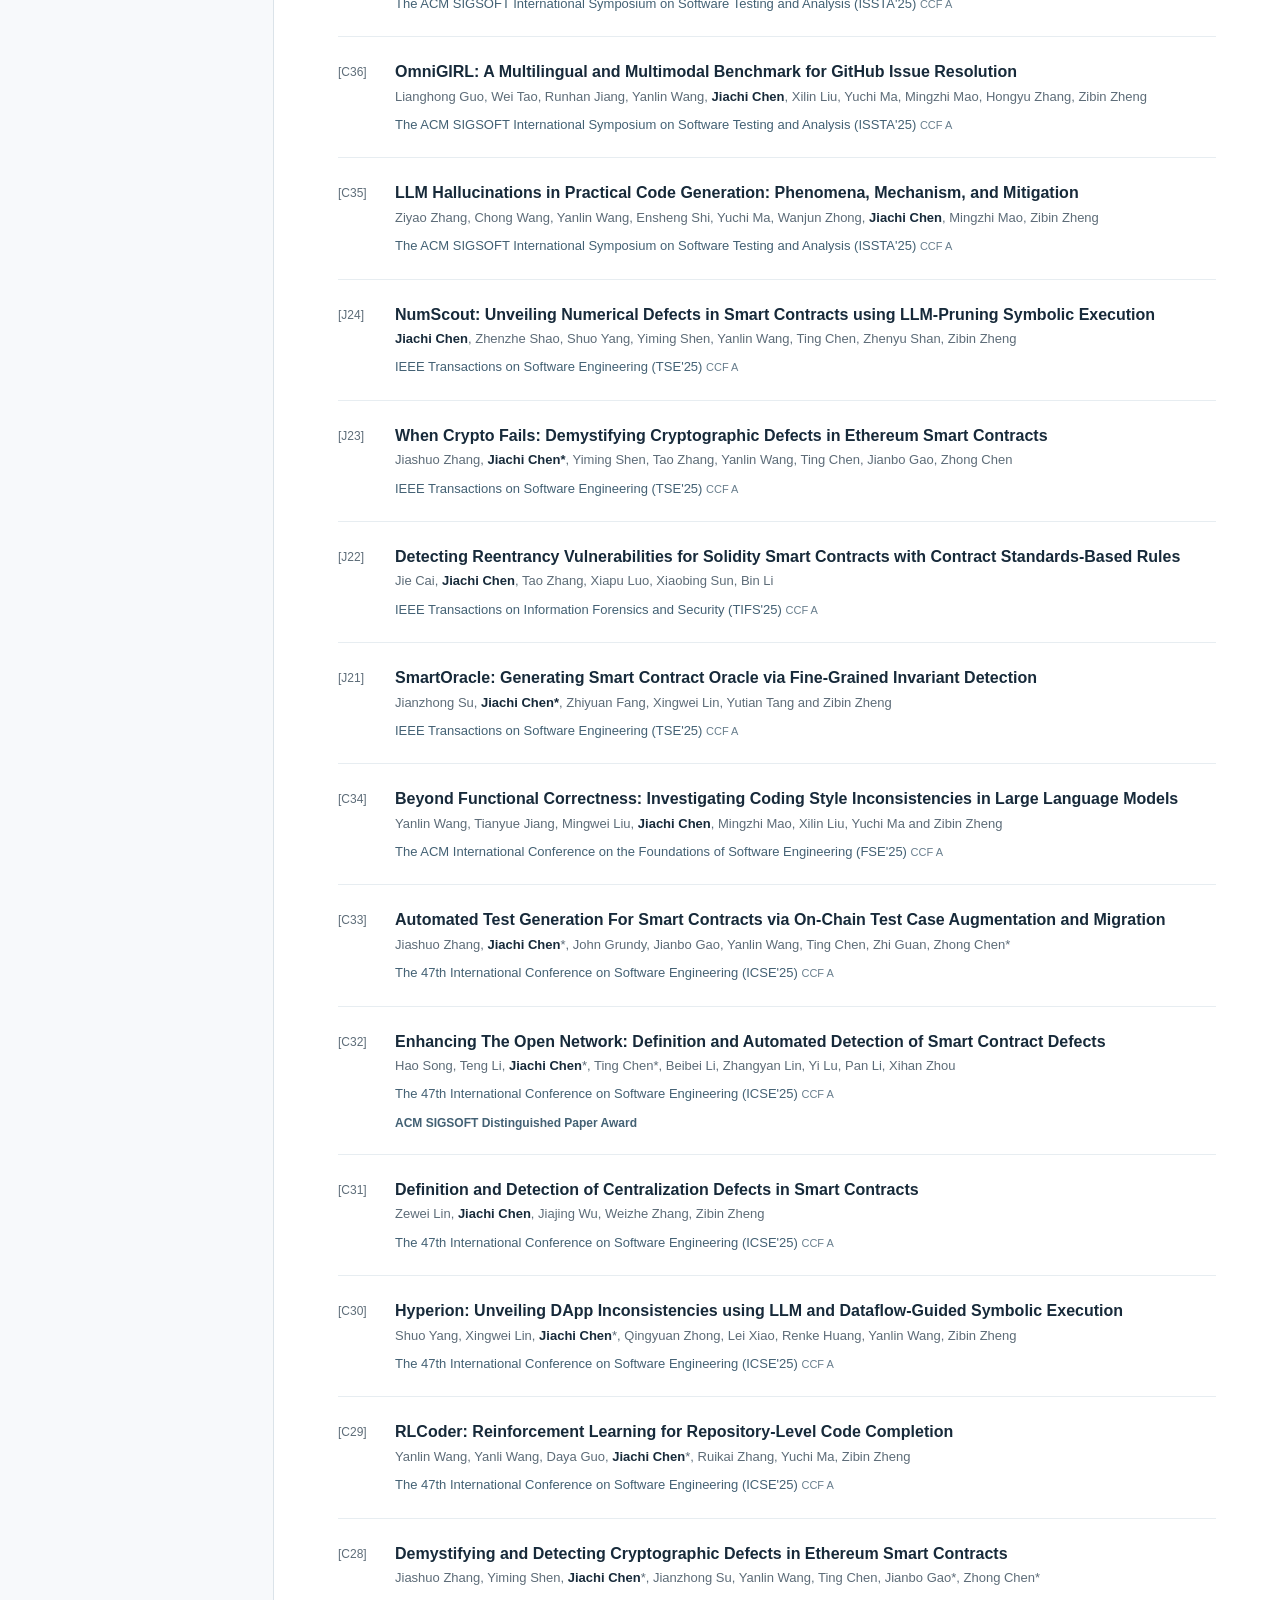
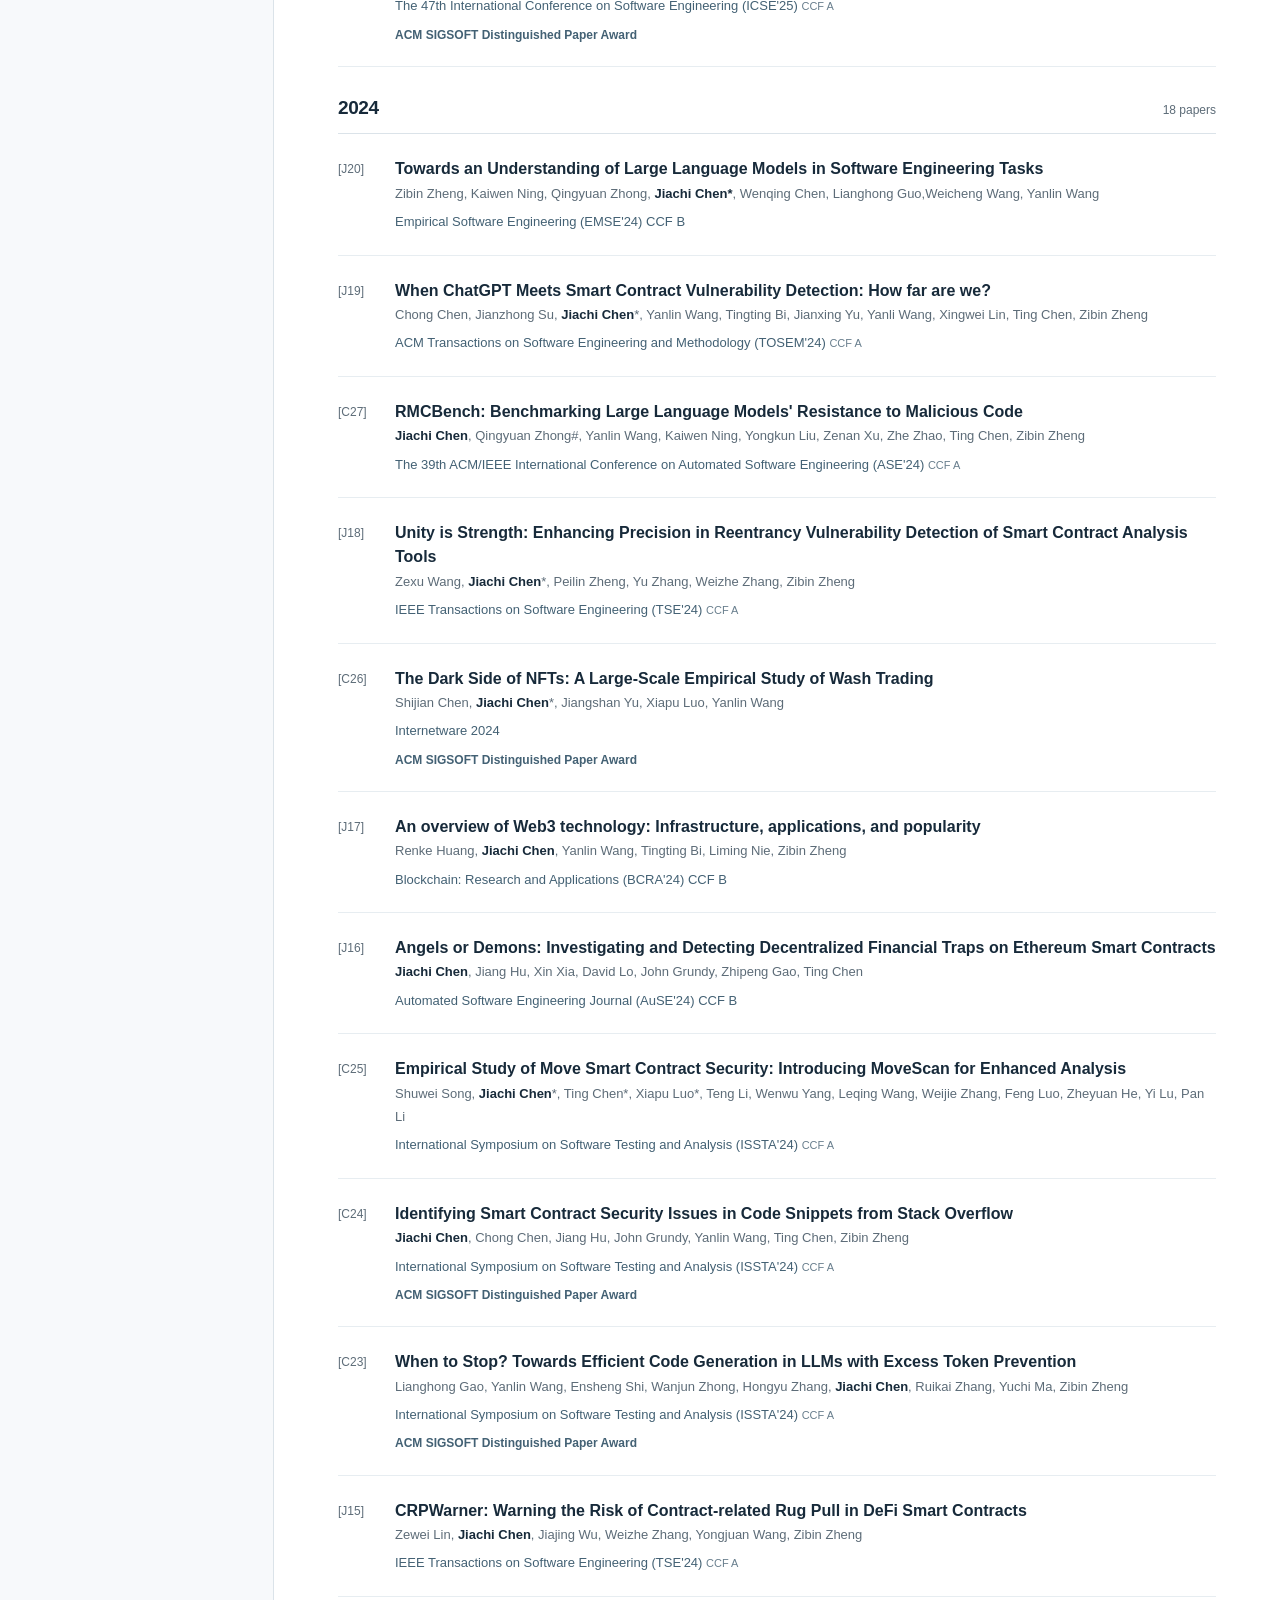
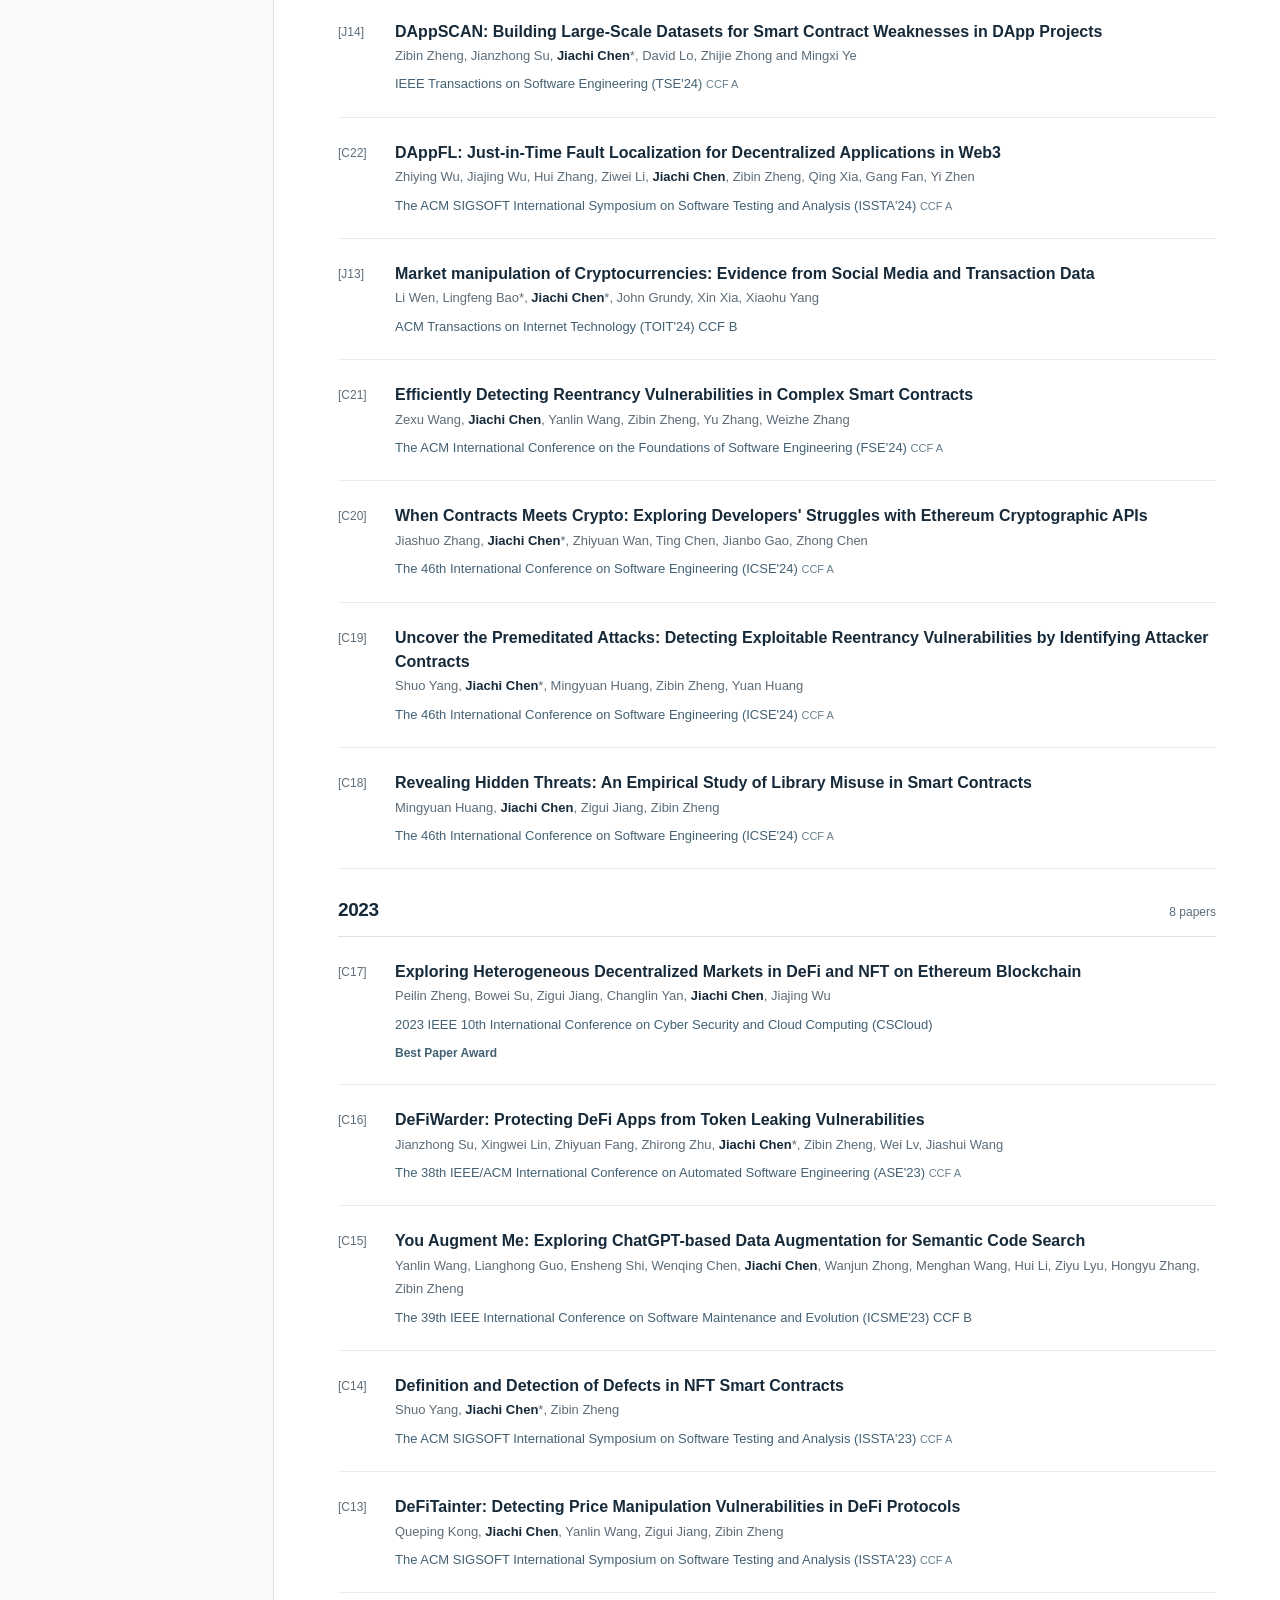
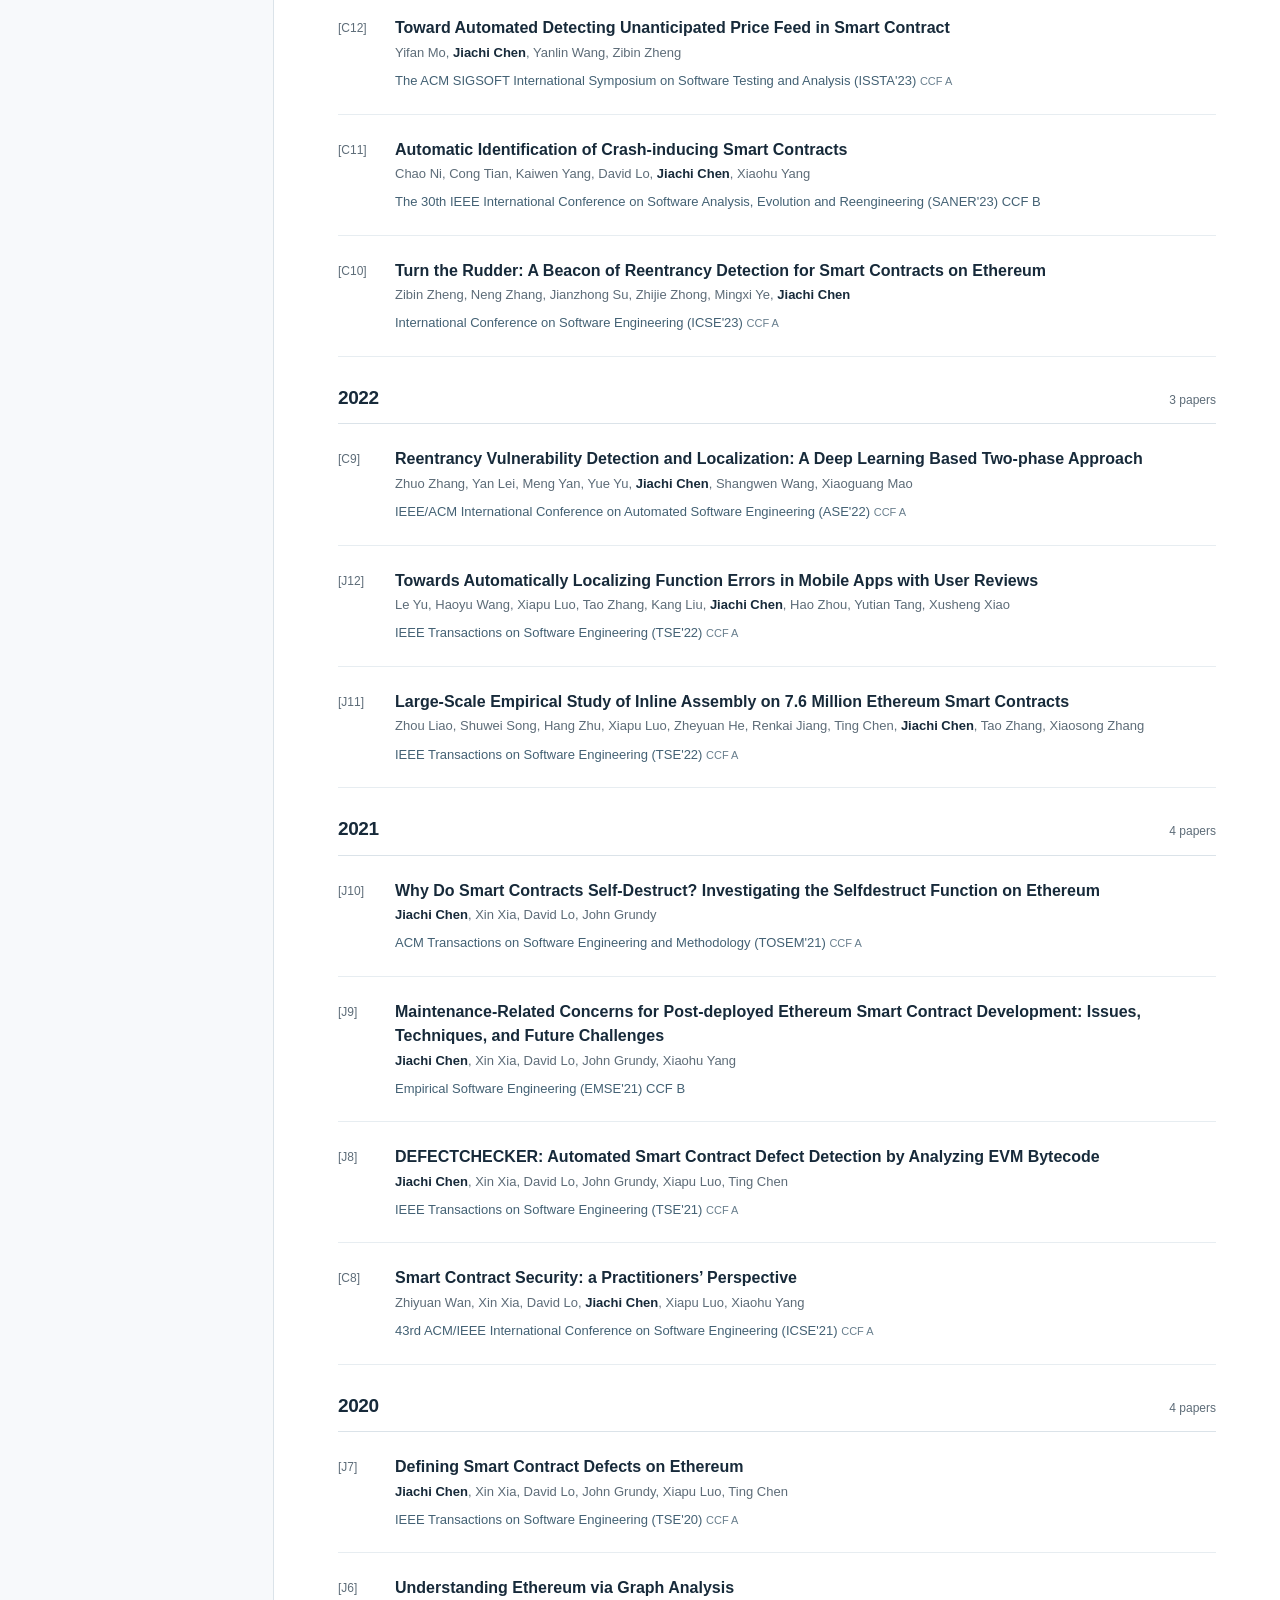
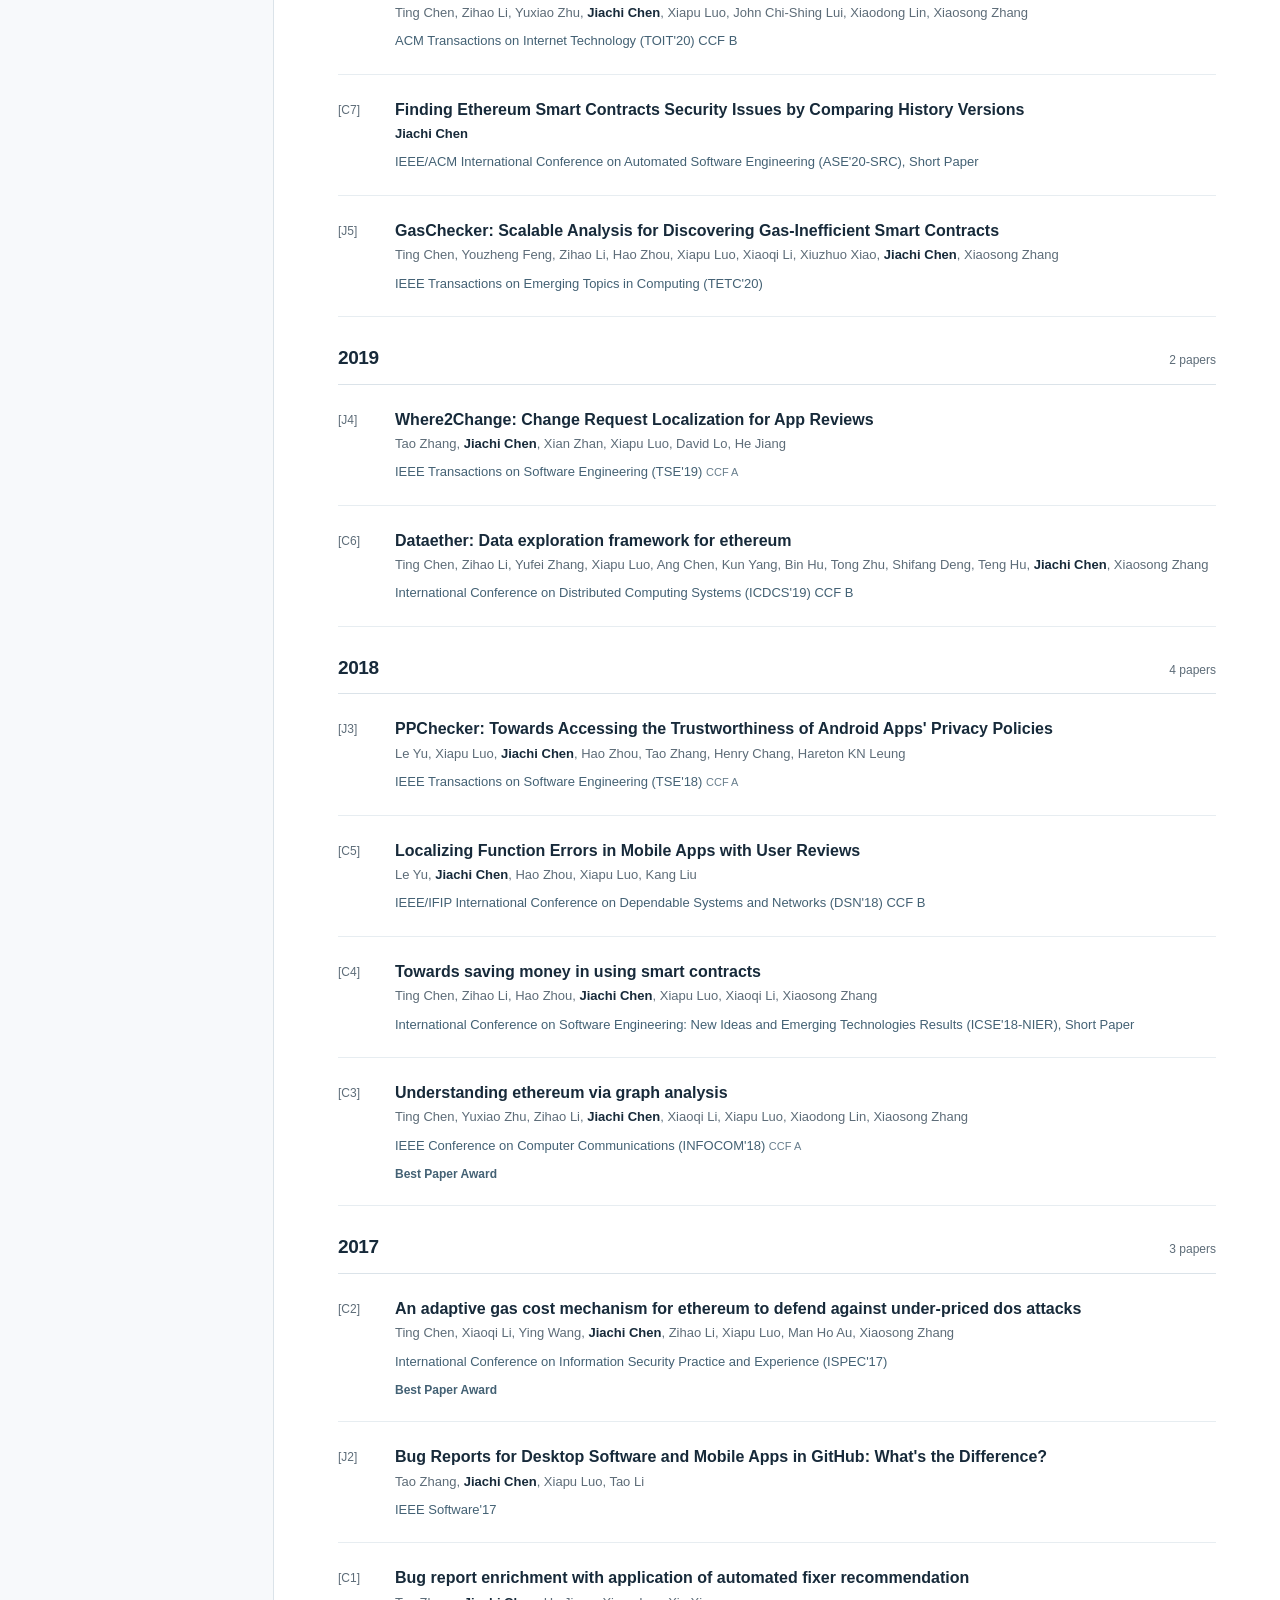
==== commit 12391273: "Update index.html" ====
--- a/index.html
+++ b/index.html
@@ -47,7 +47,7 @@
     </section>
     <section class="section awards-section" id="awards" aria-labelledby="awards-heading">
       <div class="section-heading"><h2 id="awards-heading"><span class="section-index">02</span>Awards</h2></div>
-      <ul class="compact-awards"><li><span class="award-date">2026 </span><span class="award-detail">Early Career Award, IEEE TEMS Technical Committee on Blockchain and Distributed Ledger Technologies, in cooperation with NTU CCTF</span></li><li><span class="award-date">2026 </span><span class="award-detail">Distinguished Paper Award, ICICS <span class="award-links"><a href="#pub-C58" title="SSIB: A Security-Centric Benchmark and Multi-Agent Framework for Detecting Stablecoin-Specific Vulnerabilities" aria-label="Awarded paper: SSIB: A Security-Centric Benchmark and Multi-Agent Framework for Detecting Stablecoin-Specific Vulnerabilities">Paper</a></span></span></li><li><span class="award-date">2025 </span><span class="award-detail">Empowering Chinese Blockchain Innovators: "Blockchain 60 People" (赋能中国区块链创新人物“区块链60人”)</span></li><li><span class="award-date">2025 </span><span class="award-detail">Young Elite Scientists Sponsorship Program by the Chinese Institute of Electronics (中国电子学会青年人才托举工程)</span></li><li><span class="award-date">2025 </span><span class="award-detail">Top 2% Scientist</span></li><li><span class="award-date">2025 </span><span class="award-detail">CCF Scientific and Technological Achievement Award - Second Prize in Natural Sciences (CCF科技成果奖自然科学二等奖)</span></li><li><span class="award-date">2025 </span><span class="award-detail">ACM SIGSOFT Distinguished Paper Award, ICSE <span class="award-links"><a href="#pub-C32" title="Enhancing The Open Network: Definition and Automated Detection of Smart Contract Defects" aria-label="Awarded paper: Enhancing The Open Network: Definition and Automated Detection of Smart Contract Defects">Paper 1</a> · <a href="#pub-C28" title="Demystifying and Detecting Cryptographic Defects in Ethereum Smart Contracts" aria-label="Awarded paper: Demystifying and Detecting Cryptographic Defects in Ethereum Smart Contracts">Paper 2</a></span></span></li><li><span class="award-date">2024</span><span class="award-detail">ACM SIGSOFT Distinguished Paper Award, ISSTA <span class="award-links"><a href="#pub-C24" title="Identifying Smart Contract Security Issues in Code Snippets from Stack Overflow" aria-label="Awarded paper: Identifying Smart Contract Security Issues in Code Snippets from Stack Overflow">Paper 1</a> · <a href="#pub-C23" title="When to Stop? Towards Efficient Code Generation in LLMs with Excess Token Prevention" aria-label="Awarded paper: When to Stop? Towards Efficient Code Generation in LLMs with Excess Token Prevention">Paper 2</a></span></span></li><li><span class="award-date">2024</span><span class="award-detail">ACM SIGSOFT Distinguished Paper Award, Internetware <span class="award-links"><a href="#pub-C26" title="The Dark Side of NFTs: A Large-Scale Empirical Study of Wash Trading" aria-label="Awarded paper: The Dark Side of NFTs: A Large-Scale Empirical Study of Wash Trading">Paper</a></span></span></li><li><span class="award-date">2023</span><span class="award-detail">Best Paper Award, CSCloud <span class="award-links"><a href="#pub-C17" title="Exploring Heterogeneous Decentralized Markets in DeFi and NFT on Ethereum Blockchain" aria-label="Awarded paper: Exploring Heterogeneous Decentralized Markets in DeFi and NFT on Ethereum Blockchain">Paper</a></span></span></li><li><span class="award-date">2018</span><span class="award-detail">Best Paper Award, INFOCOM <span class="award-links"><a href="#pub-C3" title="Understanding ethereum via graph analysis" aria-label="Awarded paper: Understanding ethereum via graph analysis">Paper</a></span></span></li><li><span class="award-date">2017</span><span class="award-detail">Best Paper Award, ISPEC <span class="award-links"><a href="#pub-C2" title="An adaptive gas cost mechanism for ethereum to defend against under-priced dos attacks" aria-label="Awarded paper: An adaptive gas cost mechanism for ethereum to defend against under-priced dos attacks">Paper</a></span></span></li></ul>
+      <ul class="compact-awards"><li><span class="award-date">2026&nbsp;</span><span class="award-detail">Early Career Award, IEEE TEMS Technical Committee on Blockchain and Distributed Ledger Technologies, in cooperation with NTU CCTF</span></li><li><span class="award-date">2026&nbsp;</span><span class="award-detail">Distinguished Paper Award, ICICS <span class="award-links"><a href="#pub-C58" title="SSIB: A Security-Centric Benchmark and Multi-Agent Framework for Detecting Stablecoin-Specific Vulnerabilities" aria-label="Awarded paper: SSIB: A Security-Centric Benchmark and Multi-Agent Framework for Detecting Stablecoin-Specific Vulnerabilities">Paper</a></span></span></li><li><span class="award-date">2025&nbsp;</span><span class="award-detail">Empowering Chinese Blockchain Innovators: "Blockchain 60 People" (赋能中国区块链创新人物“区块链60人”)</span></li><li><span class="award-date">2025&nbsp;</span><span class="award-detail">Young Elite Scientists Sponsorship Program by the Chinese Institute of Electronics (中国电子学会青年人才托举工程)</span></li><li><span class="award-date">2025&nbsp;</span><span class="award-detail">Top 2% Scientist</span></li><li><span class="award-date">2025&nbsp;</span><span class="award-detail">CCF Scientific and Technological Achievement Award - Second Prize in Natural Sciences (CCF科技成果奖自然科学二等奖)</span></li><li><span class="award-date">2025&nbsp;</span><span class="award-detail">ACM SIGSOFT Distinguished Paper Award, ICSE <span class="award-links"><a href="#pub-C32" title="Enhancing The Open Network: Definition and Automated Detection of Smart Contract Defects" aria-label="Awarded paper: Enhancing The Open Network: Definition and Automated Detection of Smart Contract Defects">Paper 1</a> · <a href="#pub-C28" title="Demystifying and Detecting Cryptographic Defects in Ethereum Smart Contracts" aria-label="Awarded paper: Demystifying and Detecting Cryptographic Defects in Ethereum Smart Contracts">Paper 2</a></span></span></li><li><span class="award-date">2024&nbsp;</span><span class="award-detail">ACM SIGSOFT Distinguished Paper Award, ISSTA <span class="award-links"><a href="#pub-C24" title="Identifying Smart Contract Security Issues in Code Snippets from Stack Overflow" aria-label="Awarded paper: Identifying Smart Contract Security Issues in Code Snippets from Stack Overflow">Paper 1</a> · <a href="#pub-C23" title="When to Stop? Towards Efficient Code Generation in LLMs with Excess Token Prevention" aria-label="Awarded paper: When to Stop? Towards Efficient Code Generation in LLMs with Excess Token Prevention">Paper 2</a></span></span></li><li><span class="award-date">2024&nbsp;</span><span class="award-detail">ACM SIGSOFT Distinguished Paper Award, Internetware <span class="award-links"><a href="#pub-C26" title="The Dark Side of NFTs: A Large-Scale Empirical Study of Wash Trading" aria-label="Awarded paper: The Dark Side of NFTs: A Large-Scale Empirical Study of Wash Trading">Paper</a></span></span></li><li><span class="award-date">2023&nbsp;</span><span class="award-detail">Best Paper Award, CSCloud <span class="award-links"><a href="#pub-C17" title="Exploring Heterogeneous Decentralized Markets in DeFi and NFT on Ethereum Blockchain" aria-label="Awarded paper: Exploring Heterogeneous Decentralized Markets in DeFi and NFT on Ethereum Blockchain">Paper</a></span></span></li><li><span class="award-date">2018&nbsp;</span><span class="award-detail">Best Paper Award, INFOCOM <span class="award-links"><a href="#pub-C3" title="Understanding ethereum via graph analysis" aria-label="Awarded paper: Understanding ethereum via graph analysis">Paper</a></span></span></li><li><span class="award-date">2017&nbsp;</span><span class="award-detail">Best Paper Award, ISPEC <span class="award-links"><a href="#pub-C2" title="An adaptive gas cost mechanism for ethereum to defend against under-priced dos attacks" aria-label="Awarded paper: An adaptive gas cost mechanism for ethereum to defend against under-priced dos attacks">Paper</a></span></span></li></ul>
     </section>
     <section class="section" id="research" aria-labelledby="research-heading">
       <div class="section-heading"><h2 id="research-heading"><span class="section-index">03</span>Current Research</h2><a href="#publications">All publications ↓</a></div>
